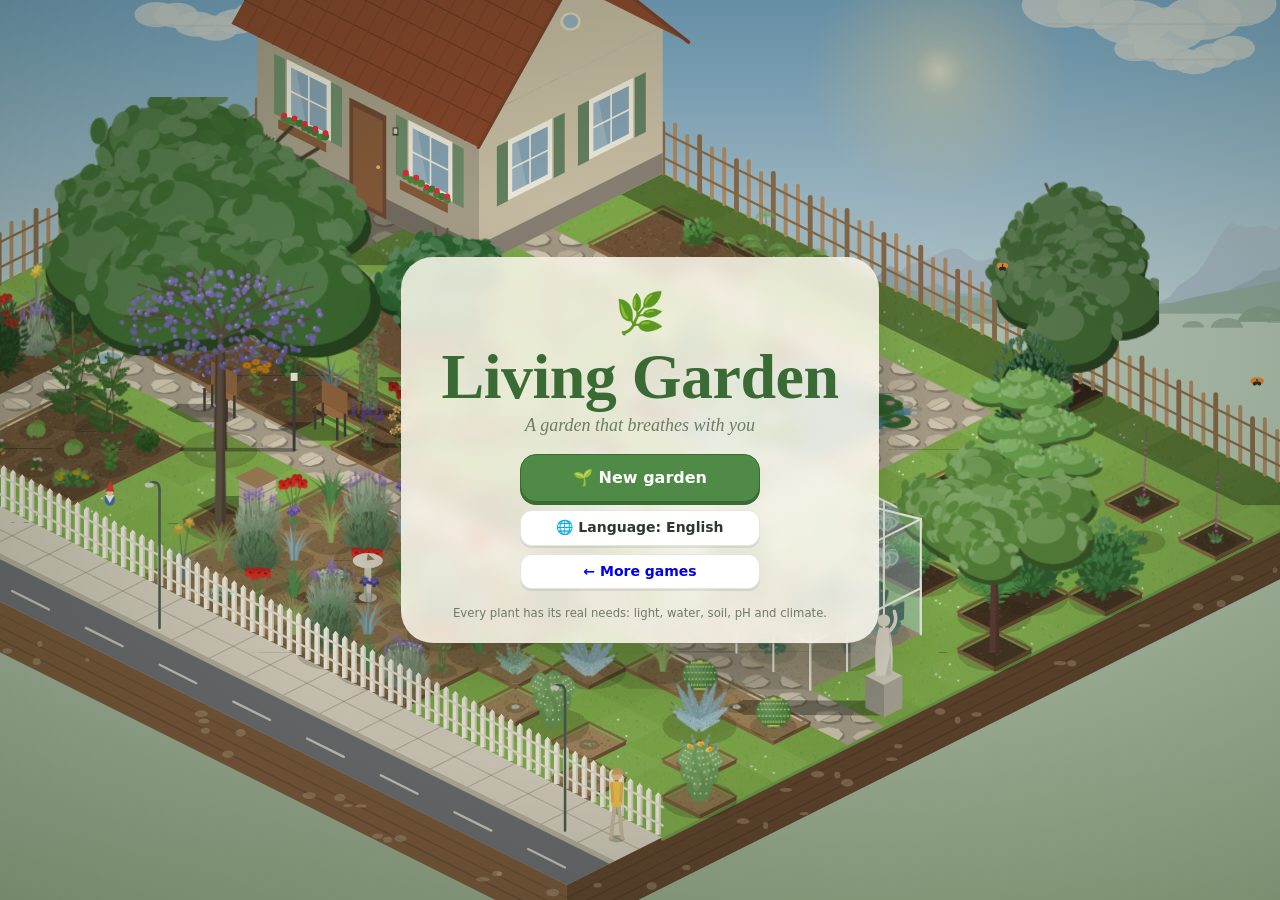
==== jardin-vivo/index.html @ 7b45c879 "Jardín Vivo: juego de jardín con plantas de necesidades reales Nuevo juego para Mundo Arcade, destac" ====
<!DOCTYPE html>
<html lang="es">
<head>
<meta charset="utf-8">
<meta name="viewport" content="width=device-width, initial-scale=1, viewport-fit=cover">
<title>Jardín Vivo</title>
<meta name="description" content="Cuida un jardín donde cada planta sigue sus necesidades reales de luz, agua, suelo y clima. / Grow a garden where every plant follows its real needs.">
<link rel="icon" href="data:image/svg+xml,<svg xmlns='http://www.w3.org/2000/svg' viewBox='0 0 100 100'><text y='.9em' font-size='90'>🌿</text></svg>">
<style>
  :root {
    --paper: #fbf7ec; --panel: rgba(251, 247, 236, 0.93); --ink: #2b3a2c; --muted: #6d7b67; --leaf: #4f8a47; --leaf-d: #3a6b35;
    --terra: #c4663f; --gold: #d9a43a; --line: rgba(43, 58, 44, 0.13); --soft: rgba(79, 138, 71, 0.1);
    --serif: "Iowan Old Style", "Palatino Linotype", Palatino, "Book Antiqua", Georgia, serif;
    --sans: ui-rounded, "SF Pro Rounded", "Nunito", system-ui, -apple-system, "Segoe UI", Roboto, sans-serif;
    --shadow: 0 10px 30px rgba(32, 44, 26, 0.18), 0 2px 6px rgba(32, 44, 26, 0.08);
  }
  * { box-sizing: border-box; }
  html, body { margin: 0; height: 100%; overflow: hidden; background: #cfdfc8; color: var(--ink); font: 14px/1.4 var(--sans); -webkit-font-smoothing: antialiased; }
  canvas#world { position: fixed; inset: 0; width: 100%; height: 100%; display: block; touch-action: none; cursor: crosshair; }
  button { font: inherit; color: inherit; cursor: pointer; }
  [hidden] { display: none !important; }
  .panel, .pill { background: var(--panel); border: 1px solid rgba(255, 255, 255, 0.6); box-shadow: var(--shadow); backdrop-filter: blur(10px); -webkit-backdrop-filter: blur(10px); }
  #hud > * { position: fixed; z-index: 2; }
  #hud.hidden, body.cover #hud, body.cover #title, body.cover #modal { display: none; }

  /* Barra superior */
  #topbar { top: 12px; left: 12px; right: 12px; display: flex; gap: 10px; align-items: center; flex-wrap: wrap; pointer-events: none; }
  #topbar > * { pointer-events: auto; }
  .pill { display: flex; align-items: center; gap: 12px; padding: 7px 14px; border-radius: 999px; font-weight: 700; white-space: nowrap; }
  .brand { gap: 8px; padding-left: 10px; }
  .brand .logo { font-size: 20px; }
  .brand b { font: 700 19px/1 var(--serif); letter-spacing: 0.2px; color: var(--leaf-d); }
  .ic { margin-right: 5px; }
  .stars { display: inline-flex; gap: 2px; }
  .star { display: inline-block; position: relative; width: 16px; height: 16px; background: #d9d2bd; overflow: hidden;
    clip-path: polygon(50% 0, 61% 35%, 98% 35%, 68% 57%, 79% 91%, 50% 70%, 21% 91%, 32% 57%, 2% 35%, 39% 35%); }
  .star > i { position: absolute; left: 0; top: 0; bottom: 0; background: linear-gradient(#f5c84a, #e2a22a); }
  .clock { gap: 10px; }
  #time { font-variant-numeric: tabular-nums; color: var(--muted); }
  .speed { display: inline-flex; background: var(--soft); border-radius: 999px; padding: 2px; }
  .speed button { border: 0; background: none; padding: 3px 8px; border-radius: 999px; font-size: 11px; letter-spacing: -1px; color: var(--muted); }
  .speed button.on { background: var(--leaf); color: #fff; }
  .menubtns { margin-left: auto; gap: 2px; padding: 4px 6px; }
  .iconbtn { border: 0; background: none; display: flex; flex-direction: column; align-items: center; padding: 3px 8px; border-radius: 12px; }
  .iconbtn span { font-size: 18px; line-height: 1.1; }
  .iconbtn small { font-size: 10px; color: var(--muted); font-weight: 700; }
  .iconbtn:hover { background: var(--soft); }

  /* Objetivo actual */
  #goalcard { top: var(--top, 66px); left: 12px; width: 270px; padding: 10px 14px 12px; border-radius: 16px; cursor: pointer; display: grid; gap: 2px; }
  #goalcard small { font-weight: 800; color: var(--terra); text-transform: uppercase; font-size: 10px; letter-spacing: 0.8px; }
  #goalcard b { font: 700 16px/1.2 var(--serif); }
  #goalcard span { color: var(--muted); font-size: 12.5px; }
  #goalcard em { font-style: normal; font-weight: 800; color: var(--gold); font-size: 12px; }

  /* Herramientas */
  #toolbar { left: 50%; bottom: 12px; transform: translateX(-50%); display: flex; gap: 2px; padding: 5px; border-radius: 20px; }
  #toolbar button { width: 62px; border: 0; background: none; border-radius: 14px; padding: 6px 2px 5px; display: flex; flex-direction: column; align-items: center; gap: 1px; transition: background 0.15s, transform 0.1s; }
  #toolbar button span { font-size: 21px; line-height: 1.1; }
  #toolbar button small { font-size: 10.5px; font-weight: 700; color: var(--muted); }
  #toolbar button:hover { background: var(--soft); }
  #toolbar button.on { background: var(--leaf); box-shadow: inset 0 -3px 0 var(--leaf-d); }
  #toolbar button.on small { color: #fff; }
  #toolbar button:active { transform: scale(0.95); }

  /* Bandeja de opciones */
  #tray { bottom: 86px; left: 50%; transform: translateX(-50%); max-width: min(860px, calc(100vw - 340px)); padding: 9px 14px; border-radius: 18px; }
  .trayhead { display: flex; gap: 10px; align-items: baseline; margin-bottom: 4px; }
  .trayhead b { font: 700 15px var(--serif); white-space: nowrap; }
  .trayhead span { color: var(--muted); font-size: 12.5px; }
  .trayrow { display: flex; gap: 8px; align-items: center; }
  .trayrow.wrap { overflow-x: auto; padding-bottom: 4px; scrollbar-width: thin; }
  .hint { margin: 6px 0 0; color: var(--muted); font-size: 12.5px; }
  .item { flex: none; border: 1px solid var(--line); background: #fff9; border-radius: 12px; padding: 5px 7px; display: grid; grid-template-columns: auto auto; column-gap: 6px; align-items: center; text-align: left; min-width: 96px; }
  .item span { grid-row: span 2; font-size: 20px; }
  .item b { font-size: 12px; line-height: 1.1; }
  .item small { color: var(--muted); font-size: 11px; font-weight: 700; }
  .item.on { border-color: var(--leaf); background: #eaf3e4; box-shadow: 0 0 0 2px rgba(79, 138, 71, 0.3); }
  .item.locked { opacity: 0.5; }
  .seedsel { display: flex; gap: 8px; align-items: center; padding-right: 6px; }
  .seedsel img { width: 54px; height: 54px; }
  .seedsel b { display: block; font: 700 15px var(--serif); }
  .seedsel small { color: var(--muted); }
  .mini { border: 1px solid var(--line); background: #fff9; border-radius: 10px; padding: 2px; }
  .mini img { width: 34px; height: 34px; display: block; }
  .parcel { flex: none; border: 1px solid var(--line); background: #fff9; border-radius: 12px; padding: 7px 10px; width: 200px; display: grid; gap: 4px; }
  .parcel small { color: var(--muted); font-size: 11.5px; }
  .parcel.owned { opacity: 0.6; }
  .parcel em { font-style: normal; color: var(--leaf-d); font-weight: 800; }

  .btn { border: 1px solid var(--line); background: #fff; border-radius: 12px; padding: 7px 12px; font-weight: 700; text-decoration: none; display: inline-flex; align-items: center; gap: 6px; justify-content: center; transition: transform 0.1s, box-shadow 0.15s; box-shadow: 0 2px 0 rgba(43, 58, 44, 0.1); }
  .btn:hover { transform: translateY(-1px); box-shadow: 0 4px 10px rgba(43, 58, 44, 0.12); }
  .btn:active { transform: translateY(1px); }
  .btn.good { background: var(--leaf); color: #fff; border-color: var(--leaf-d); box-shadow: 0 3px 0 var(--leaf-d); }
  .btn.danger { color: #a3412a; }
  .btn.small { padding: 4px 10px; font-size: 12.5px; }
  .btn.big { padding: 12px 22px; font-size: 16px; border-radius: 16px; }

  /* Capas de información */
  #lensbar { left: 12px; bottom: 14px; padding: 8px; border-radius: 16px; display: flex; flex-direction: column; gap: 3px; width: 128px; }
  #lensbar > small { font-weight: 800; color: var(--muted); text-transform: uppercase; font-size: 10px; letter-spacing: 0.8px; padding-left: 4px; }
  #lensbar button { border: 0; background: none; border-radius: 10px; padding: 4px 8px; text-align: left; font-weight: 700; font-size: 12.5px; display: flex; gap: 6px; }
  #lensbar button em { font-style: normal; }
  #lensbar button:hover { background: var(--soft); }
  #lensbar button.on { background: #f4e7c4; box-shadow: inset 0 0 0 1.5px var(--gold); }
  .legend { display: grid; gap: 3px; padding: 6px 4px 2px; border-top: 1px solid var(--line); margin-top: 3px; }
  .legend span { display: flex; align-items: center; gap: 6px; font-size: 11.5px; color: var(--muted); }
  .legend i { width: 14px; height: 10px; border-radius: 3px; display: inline-block; box-shadow: inset 0 0 0 1px rgba(0, 0, 0, 0.1); }

  /* Inspector */
  #inspector { right: 12px; top: var(--top, 66px); width: 350px; max-height: calc(100vh - var(--top, 66px) - 16px); overflow: auto; padding: 14px 16px; border-radius: 20px; }
  #inspector h3 { font: 700 20px/1.15 var(--serif); margin: 0; }
  #inspector h4 { font: 700 14px var(--serif); margin: 12px 0 6px; }
  #inspector i { color: var(--muted); }
  .close { position: absolute; top: 8px; right: 10px; border: 0; background: var(--soft); width: 28px; height: 28px; border-radius: 50%; font-size: 13px; color: var(--muted); }
  .phead { display: flex; gap: 10px; align-items: center; margin-bottom: 8px; padding-right: 26px; }
  .phead img { width: 76px; height: 76px; background: radial-gradient(circle at 50% 70%, #eef3e4, transparent 70%); border-radius: 14px; }
  .chips { display: flex; gap: 4px; margin-top: 4px; flex-wrap: wrap; }
  .chip { background: var(--soft); color: var(--leaf-d); border-radius: 999px; padding: 1px 8px; font-size: 11.5px; font-weight: 800; }
  .bar { display: grid; grid-template-columns: 82px 1fr 40px; gap: 8px; align-items: center; font-size: 12px; font-weight: 700; color: var(--muted); margin: 3px 0; }
  .bar div { height: 8px; background: rgba(43, 58, 44, 0.1); border-radius: 99px; overflow: hidden; }
  .bar div i { display: block; height: 100%; border-radius: 99px; }
  .bar b { text-align: right; color: var(--ink); }
  .needs { display: grid; gap: 5px; margin: 10px 0; }
  .need { display: grid; grid-template-columns: 22px 1fr 20px; gap: 6px; align-items: start; padding: 6px 8px; border-radius: 12px; background: #fff8; border: 1px solid var(--line); }
  .need .ni { font-size: 15px; }
  .need b { font-size: 12.5px; }
  .need span { font-size: 12.5px; }
  .need small { display: block; color: var(--muted); font-size: 11.5px; }
  .need em { display: block; font-style: normal; font-size: 12px; color: #a3412a; font-weight: 700; margin-top: 2px; }
  .need .st { font-weight: 900; text-align: center; border-radius: 50%; width: 20px; height: 20px; line-height: 20px; font-size: 11px; color: #fff; }
  .need.s2 .st { background: #6aa85a; } .need.s1 .st { background: #e0ac3a; } .need.s0 .st { background: #d8573a; }
  .need.s0 { background: #fff1ea; border-color: rgba(216, 87, 58, 0.3); }
  .need.s1 em { color: #9a6a10; }
  .acts { display: flex; flex-wrap: wrap; gap: 6px; margin: 8px 0; }
  .desc { font: 14px/1.45 var(--serif); margin: 10px 0 4px; }
  .muted { color: var(--muted); }
  .small { font-size: 12px; }
  .soilgrid { display: grid; grid-template-columns: 1fr 1fr 1fr; gap: 6px; margin: 10px 0; }
  .soilgrid div { background: #fff8; border: 1px solid var(--line); border-radius: 12px; padding: 6px; text-align: center; display: grid; }
  .soilgrid span { font-size: 16px; }
  .soilgrid b { font-size: 12.5px; }
  .soilgrid small { color: var(--muted); font-size: 10.5px; }
  .bestgrid { display: grid; grid-template-columns: repeat(4, 1fr); gap: 5px; }
  .bestgrid button { border: 1px solid var(--line); background: #fff9; border-radius: 12px; padding: 4px 2px; display: grid; justify-items: center; position: relative; }
  .bestgrid img { width: 44px; height: 44px; }
  .bestgrid small { font-size: 10px; font-weight: 700; line-height: 1.1; text-align: center; }
  .bestgrid i, .fit { position: absolute; top: 2px; right: 2px; font-style: normal; font-size: 10px; font-weight: 900; border-radius: 99px; padding: 0 5px; color: #fff !important; }
  .ok { background: #5aa04a; } .mid { background: #d8a030; } .bad { background: #d8573a; }
  span.ok, span.mid, span.bad { color: #fff; border-radius: 99px; padding: 0 6px; font-weight: 900; }

  /* Avisos y tooltip */
  #toasts { top: var(--top, 66px); left: 50%; transform: translateX(-50%); display: flex; flex-direction: column; align-items: center; gap: 6px; pointer-events: none; width: min(560px, 90vw); }
  .toast { background: var(--panel); box-shadow: var(--shadow); border-radius: 14px; padding: 8px 16px; font-weight: 700; text-align: center; animation: pop 0.35s ease-out; transition: opacity 0.4s, transform 0.4s; border-left: 4px solid var(--leaf); }
  .toast.t-bad { border-left-color: #d8573a; } .toast.t-goal { border-left-color: var(--gold); background: #fff6dc; } .toast.t-good { border-left-color: #6aa85a; }
  .toast.out { opacity: 0; transform: translateY(-8px); }
  @keyframes pop { from { transform: translateY(-10px) scale(0.96); opacity: 0; } }
  #tip { position: fixed; z-index: 5; pointer-events: none; background: rgba(251, 247, 236, 0.96); box-shadow: var(--shadow); border-radius: 12px; padding: 6px 10px; max-width: 250px; font-size: 12.5px; }
  #tip small { display: block; color: var(--muted); }

  /* Ventanas */
  #modal { position: fixed; inset: 0; z-index: 10; background: rgba(28, 40, 24, 0.35); backdrop-filter: blur(3px); -webkit-backdrop-filter: blur(3px); display: grid; place-items: center; padding: 16px; }
  .sheet { background: var(--paper); border-radius: 24px; box-shadow: 0 30px 80px rgba(20, 30, 15, 0.35); width: min(720px, 100%); max-height: min(88vh, 900px); overflow: auto; padding: 20px 24px 24px; position: relative; animation: pop 0.25s ease-out; }
  .sheet.wide { width: min(1080px, 100%); }
  .sheet header { display: flex; justify-content: space-between; align-items: flex-start; gap: 12px; margin-bottom: 12px; }
  .sheet header .close { position: static; flex: none; }
  .sheet h2 { font: 700 26px/1.1 var(--serif); margin: 0; color: var(--leaf-d); }
  .sheet header p { margin: 4px 0 0; color: var(--muted); }
  .sheet h4 { font: 700 16px var(--serif); margin: 4px 0 8px; }
  .filters { display: flex; gap: 6px; flex-wrap: wrap; margin-bottom: 8px; }
  .filters button { border: 1px solid var(--line); background: #fff; border-radius: 999px; padding: 4px 12px; font-weight: 700; font-size: 12.5px; }
  .filters.small button { font-size: 12px; padding: 3px 10px; }
  .filters button.on { background: var(--leaf); color: #fff; border-color: var(--leaf-d); }
  .cards { display: grid; grid-template-columns: repeat(auto-fill, minmax(140px, 1fr)); gap: 10px; }
  .card { position: relative; border: 1px solid var(--line); background: linear-gradient(#fffdf6, #f5efdd); border-radius: 16px; padding: 8px 8px 10px; display: grid; justify-items: center; text-align: center; transition: transform 0.12s, box-shadow 0.15s; }
  .card:hover { transform: translateY(-2px); box-shadow: 0 8px 18px rgba(43, 58, 44, 0.14); }
  .card.on { border-color: var(--leaf); box-shadow: 0 0 0 2px rgba(79, 138, 71, 0.4); }
  .card img { width: 84px; height: 84px; }
  .card b { font: 700 14px/1.15 var(--serif); margin-top: 2px; }
  .card i { font-size: 11px; color: var(--muted); }
  .card .price { position: absolute; top: 6px; left: 6px; background: #fff; border-radius: 99px; padding: 0 7px; font-weight: 800; font-size: 11.5px; color: var(--leaf-d); box-shadow: 0 1px 3px rgba(0, 0, 0, 0.1); }
  .card .lock { position: absolute; top: 6px; left: 6px; font-size: 11px; font-weight: 800; color: var(--muted); }
  .card .reqs { font-size: 12px; margin-top: 3px; letter-spacing: 1px; }
  .card.locked img { filter: grayscale(1) opacity(0.45); }
  .card.locked b { color: var(--muted); }
  .cards.herb .card.h0 img { filter: brightness(0) opacity(0.18); }
  .cards.herb .card.h1 img { filter: saturate(0.4) opacity(0.75); }
  .pressed { position: absolute; top: 6px; right: 6px; background: var(--leaf); color: #fff; border-radius: 50%; width: 20px; height: 20px; font-size: 12px; font-weight: 900; display: grid; place-items: center; }
  .legendline { margin-top: 12px; }
  .progress { height: 8px; background: rgba(43, 58, 44, 0.1); border-radius: 99px; overflow: hidden; margin: 0 0 12px; }
  .progress.small { height: 6px; margin: 4px 0 0; }
  .progress i { display: block; height: 100%; background: linear-gradient(90deg, #7fbf6a, var(--leaf)); border-radius: 99px; }
  .hdetail { display: grid; grid-template-columns: 240px 1fr; gap: 20px; }
  .hpic { position: relative; background: radial-gradient(circle at 50% 70%, #eef3e4, #f6f1e2 70%); border-radius: 20px; display: grid; place-items: center; align-self: start; padding: 10px; }
  .hpic img { width: 220px; height: 220px; }
  .badge { position: absolute; bottom: 10px; left: 50%; transform: translateX(-50%); white-space: nowrap; font-size: 11.5px; font-weight: 800; padding: 2px 10px; border-radius: 99px; background: #fff; color: var(--muted); }
  .badge.h2 { background: var(--leaf); color: #fff; }
  .hrow { display: grid; grid-template-columns: 24px 120px 1fr; gap: 6px; padding: 5px 0; border-bottom: 1px dashed var(--line); font-size: 13.5px; }
  .cols { display: grid; grid-template-columns: 1fr 1fr; gap: 22px; }
  .goal { display: grid; grid-template-columns: 26px 1fr auto; gap: 8px; align-items: center; padding: 8px 10px; border-radius: 14px; border: 1px solid var(--line); background: #fff8; margin-bottom: 6px; }
  .goal.done { opacity: 0.55; } .goal.done span { color: var(--leaf); font-weight: 900; }
  .goal.now { border-color: var(--gold); background: #fff6dc; }
  .goal.next { opacity: 0.6; }
  .goal small { display: block; color: var(--muted); font-size: 12px; }
  .goal em { font-style: normal; font-weight: 800; color: var(--gold); }
  .goal.order { grid-template-columns: 40px 1fr auto; }
  .goal.order img { width: 40px; height: 40px; }
  .openrow, .pricerow { display: flex; align-items: center; gap: 10px; margin-bottom: 10px; }
  .pricerow b { font-size: 20px; min-width: 60px; text-align: center; font-family: var(--serif); }
  .statgrid { display: grid; grid-template-columns: 1fr 1fr; gap: 8px; margin: 10px 0 14px; }
  .statgrid div { background: #fff8; border: 1px solid var(--line); border-radius: 14px; padding: 8px 10px; display: grid; }
  .statgrid b { font: 700 20px var(--serif); }
  .statgrid small { color: var(--muted); }
  .bigstars .star { width: 26px; height: 26px; }
  .comments { list-style: none; padding: 0; margin: 0; display: grid; gap: 6px; }
  .comments li { background: #fff8; border: 1px solid var(--line); border-radius: 14px 14px 14px 4px; padding: 6px 10px; font: 14px/1.35 var(--serif); }
  .comments li.bad { background: #fff1ea; }
  .comments small { display: block; font: 700 10.5px var(--sans); color: var(--muted); }
  .menulist { display: grid; gap: 8px; max-width: 320px; margin: 0 auto; }
  .helpgrid { display: grid; grid-template-columns: repeat(auto-fill, minmax(290px, 1fr)); gap: 12px; }
  .helpgrid div { background: #fff8; border: 1px solid var(--line); border-radius: 16px; padding: 10px 14px; }
  .helpgrid span { font-size: 22px; }
  .helpgrid b { font: 700 16px var(--serif); margin-left: 6px; }
  .helpgrid p { margin: 6px 0 0; font-size: 13.5px; }
  .letterbox { width: min(560px, 100%); background: #fdf8ea url("data:image/svg+xml,%3Csvg xmlns='http://www.w3.org/2000/svg' width='300' height='300'%3E%3Cfilter id='n'%3E%3CfeTurbulence baseFrequency='.8' numOctaves='3'/%3E%3CfeColorMatrix values='0 0 0 0 .5 0 0 0 0 .4 0 0 0 0 .2 0 0 0 .05 0'/%3E%3C/filter%3E%3Crect width='300' height='300' filter='url(%23n)'/%3E%3C/svg%3E"); }
  .letter { font: 17px/1.55 var(--serif); padding: 10px 14px; color: #3a3226; }
  .letter .date { text-align: right; color: var(--muted); font-style: italic; }
  .letter .sign { text-align: right; font-style: italic; margin-top: 18px; }
  .letter .btn { display: flex; margin: 18px auto 0; }

  /* Pantalla de título */
  #title { position: fixed; inset: 0; z-index: 8; display: grid; place-items: center; background: radial-gradient(ellipse at center, rgba(255, 252, 240, 0.0) 30%, rgba(30, 45, 25, 0.35) 100%); }
  .titlebox { text-align: center; background: rgba(251, 247, 236, 0.86); backdrop-filter: blur(8px); -webkit-backdrop-filter: blur(8px); padding: 28px 40px 22px; border-radius: 32px; box-shadow: 0 30px 80px rgba(20, 30, 15, 0.3); max-width: min(520px, 92vw); animation: pop 0.6s ease-out; }
  .titlebox .leafs { font-size: 40px; }
  .titlebox h1 { font: 700 clamp(40px, 7vw, 64px)/1 var(--serif); margin: 4px 0 6px; color: var(--leaf-d); letter-spacing: -0.5px; }
  .titlebox p { font: italic 18px var(--serif); color: var(--muted); margin: 0 0 18px; }
  .titlebtns { display: grid; gap: 8px; justify-items: center; }
  .titlebtns .btn { min-width: 240px; }
  .titlebox small { display: block; margin-top: 16px; color: var(--muted); }

  @media (max-width: 860px) {
    #topbar { gap: 6px; left: 8px; right: 8px; top: 8px; }
    .pill { gap: 8px; padding: 5px 10px; font-size: 12.5px; }
    .brand, .iconbtn small, #toolbar button small { display: none; }
    .stats { order: 1; } .menubtns { order: 2; margin-left: auto; } .clock { order: 3; flex: 1; justify-content: space-between; }
    .iconbtn { padding: 3px 6px; }
    #goalcard { top: var(--top, 104px); left: 8px; right: 8px; width: auto; padding: 7px 12px; grid-template-columns: auto 1fr auto; align-items: center; column-gap: 8px; }
    #goalcard span { display: none; }
    #goalcard b { font-size: 14px; }
    #toolbar { bottom: 8px; left: 8px; right: 8px; transform: none; justify-content: space-between; border-radius: 18px; }
    #toolbar button { width: auto; flex: 1; padding: 6px 0; }
    #lensbar { bottom: 74px; left: 8px; width: auto; flex-direction: row; padding: 3px; border-radius: 14px; }
    #lensbar > small, #lensbar button em { display: none; }
    #lensbar button { padding: 4px 6px; font-size: 16px; }
    .legend { position: absolute; bottom: 44px; left: 0; background: var(--panel); border-radius: 12px; padding: 6px 8px; box-shadow: var(--shadow); }
    #tray { bottom: 120px; left: 8px; right: 8px; transform: none; max-width: none; padding: 8px 10px; max-height: 30vh; overflow: auto; }
    .trayhead span { display: none; }
    #inspector { left: 8px; right: 8px; width: auto; top: auto; bottom: 74px; max-height: 56vh; }
    #toasts { top: var(--top2, 150px); }
    .iconbtn.help { display: none; }
    .star { width: 12px; height: 12px; }
    #tray.idle { display: none; }
    .cols, .hdetail { grid-template-columns: 1fr; }
    .hpic img { width: 160px; height: 160px; }
    .sheet { padding: 16px; }
    .cards { grid-template-columns: repeat(auto-fill, minmax(110px, 1fr)); }
    .card img { width: 64px; height: 64px; }
  }
</style>
</head>
<body>
<canvas id="world"></canvas>
<div id="hud" class="hidden">
  <div id="topbar">
    <div class="pill brand"><span class="logo">🌿</span><b id="brand"></b></div>
    <div class="pill stats"><span id="money"></span><span id="stars" class="stars"></span><span id="beauty"></span></div>
    <div class="pill clock"><span id="date"></span><span id="time"></span><span id="weather"></span><span id="speed" class="speed"></span></div>
    <div id="menubtns" class="pill menubtns"></div>
  </div>
  <div id="goalcard" class="panel" hidden></div>
  <div id="toolbar" class="panel"></div>
  <div id="tray" class="panel"></div>
  <div id="lensbar" class="panel"></div>
  <div id="inspector" class="panel" hidden></div>
  <div id="toasts"></div>
  <div id="tip" hidden></div>
</div>
<div id="modal" hidden></div>
<div id="title" hidden></div>
<script>
'use strict';
// ===== Idiomas: español e inglés =====
// La clave se comparte con el sitio, así que el idioma elegido en el portal se usa aquí también.
const LANG_KEY = 'arcade.lang';
let LANG = (() => {
  try {
    const s = localStorage.getItem(LANG_KEY);
    if (s === 'es' || s === 'en') return s;
  } catch (e) { /* sin almacenamiento */ }
  return (navigator.language || 'es').toLowerCase().startsWith('es') ? 'es' : 'en';
})();

function setLang(l) {
  LANG = l;
  try { localStorage.setItem(LANG_KEY, l); } catch (e) { /* sin almacenamiento */ }
  document.documentElement.lang = l;
  THUMBS.clear();
}

// Nombre con artículo para los comentarios ("la lavanda", "el tomate", "the lavender")
const FEM_EXTRA = new Set(['strelitzia', 'monstera', 'impatiens']), MASC_EXTRA = new Set(['aloe', 'yellowiris', 'barrel']);
function noun(sp, cap) {
  const n = spName(sp);
  let s;
  if (LANG === 'es') {
    const low = n.charAt(0).toLowerCase() + n.slice(1);
    const fem = FEM_EXTRA.has(sp.id) || (!MASC_EXTRA.has(sp.id) && /a$/.test(n));
    s = (fem ? 'la ' : 'el ') + low;
  } else s = 'the ' + n.charAt(0).toLowerCase() + n.slice(1);
  return cap ? s.charAt(0).toUpperCase() + s.slice(1) : s;
}
const fixES = s => s.replace(/\ba el /g, 'al ').replace(/\bde el /g, 'del ');

// Partes de las estaciones para describir épocas del año
function seasonRangeText(w, parts, seas, all, join) {
  if (w[0] === 0 && w[1] >= 51) return all;
  const sp = d => [seasonOf(d), Math.min(2, Math.floor((d % DAYS_SEASON) / DAYS_SEASON * 3))];
  const [s0, p0] = sp(w[0]), [s1, p1] = sp(w[1]);
  const a = parts[p0] + ' ' + seas[s0], b = parts[p1] + ' ' + seas[s1];
  return a === b ? a : a + join + b;
}

const STR = {
  es: {
    title: 'Jardín Vivo', subtitle: 'Un jardín que respira contigo',
    titleFoot: 'Cada planta tiene sus necesidades reales: luz, agua, suelo, pH y clima.',
    continue: 'Continuar mi jardín', newGame: 'Jardín nuevo', langBtn: 'Idioma: Español', moreGames: 'Más juegos',
    confirmNew: '¿Empezar un jardín nuevo? Se perderá el jardín guardado.',
    gateOpen: 'ABIERTO', gateClosed: 'CERRADO', forSale: 'SE VENDE',
    menuBtn: { herb: 'Herbario', goals: 'Objetivos', visits: 'Visitas', help: 'Ayuda', menu: 'Menú' },
    repTip: r => `Reputación: ${r} de 5 estrellas`, beautyTip: 'Belleza del jardín: flores, salud, variedad y adornos',
    seasons: ['Primavera', 'Verano', 'Otoño', 'Invierno'], dayN: n => `día ${n}`, yearN: n => `año ${n}`,
    kindName: { sun: 'soleado', partly: 'nubes y sol', cloud: 'nublado', rain: 'lluvia', storm: 'temporal', heat: 'ola de calor' },
    weatherTip(w, n) { const d = x => Math.round(x) + '°'; return `Hoy: ${this.kindName[w.kind]}, ${d(w.tmin)} a ${d(w.tmax)}` + (n ? ` · Mañana: ${this.kindName[n.kind]}, ${d(n.tmin)} a ${d(n.tmax)}` : ''); },
    speedTip: { 0: 'Pausa (Espacio)', 1: 'Velocidad normal', 2: 'Rápido', 4: 'Muy rápido' },
    tools: {
      inspect: ['Mirar', 'Toca una planta o un lugar para ver qué necesita'], water: ['Regar', 'Toca o arrastra para regar'],
      plant: ['Plantar', 'Elige una especie y toca un cantero'], harvest: ['Cosechar', 'Recoge frutos, hojas o flores listas'],
      care: ['Cuidar', 'Mejora el suelo y protege tus plantas'], build: ['Construir', 'Canteros, caminos, estanques y más'],
      move: ['Trasplantar', 'Mueve una planta a otro lugar (en reposo sufre menos)'], remove: ['Quitar', 'Arranca plantas, malezas o construcciones'],
      land: ['Terreno', 'Compra parcelas vecinas, cada una con su propio suelo']
    },
    catalog: 'Catálogo', plantHint: 'Verde = la planta será feliz ahí · amarillo = regular · rojo = sufrirá. Arrastra para plantar varias.',
    free: 'gratis',
    care: {
      compost: ['Compost', 'Materia orgánica: mejora cualquier suelo (afloja la arcilla, ayuda a la arena a retener agua) y agrega nutrientes.'],
      sand: ['Arena gruesa', 'Mejora el drenaje: ideal para suculentas, lavanda y bulbos en suelo arcilloso.'],
      peat: ['Turba', 'Acidifica el suelo y retiene humedad: para azaleas, arándanos, camelias y carnívoras.'],
      sulfur: ['Azufre', 'Baja el pH con fuerza. Su efecto se pierde de a poco: repítelo cada temporada.'],
      lime: ['Cal', 'Sube el pH: para lavanda, claveles y plantas de suelo calcáreo.'],
      fert: ['Fertilizante', 'Nutrientes rápidos para plantas exigentes como tomates, rosas y dalias.'],
      mulch: ['Mantillo', 'Corteza molida: conserva la humedad, abriga del frío y evita malezas por media temporada.'],
      weed: ['Desmalezar', 'Arranca las malezas que compiten por agua y nutrientes.'],
      spray: ['Jabón potásico', 'Elimina pulgones, babosas y hongos de una planta.'],
      cloth: ['Manta antiheladas', 'Cubre una planta: la protege unos 3 °C de las heladas, pero le quita luz. Quítala cuando pase el frío.']
    },
    build: {
      bed: ['Cantero', 'Prepara la tierra para plantar.'], path: ['Camino', 'Losetas por donde pasean los visitantes.'],
      grass: ['Césped', 'Vuelve a sembrar pasto.'], pond: ['Estanque', 'Agua para plantas acuáticas. Humedece la tierra de alrededor: ideal para plantas de pantano.'],
      shade: ['Malla sombra', 'Malla raschel del 65 % a 2 m de altura: deja pasar un tercio del sol. Ideal sobre el invernadero para orquídeas y helechos.'], bench: ['Banco', 'Los visitantes descansan y disfrutan más.'],
      lantern: ['Farol', 'Ilumina el jardín de noche.'], gnome: ['Gnomo', 'Un guardián simpático.'],
      birdbath: ['Bebedero de aves', 'Atrae pájaros y alegra a los visitantes.'], sprinkler: ['Aspersor', 'Riega solo un círculo de 2 m cada mañana (si no llovió).'],
      beehive: ['Colmena', 'Las abejas polinizan: más frutos a 6 m a la redonda.'], arch: ['Arco', 'Las trepadoras a su lado lucen aún más.'],
      pergola: ['Pérgola', 'Sombra parcial; con una trepadora al lado, un rincón precioso.'], sundial: ['Reloj de sol', 'Un adorno clásico.'],
      fountain: ['Fuente', 'El sonido del agua encanta a los visitantes.'], greenhouse: ['Invernadero', 'Con calefacción: nunca baja de 14 °C, aire húmedo y sin lluvia. El hogar de las plantas tropicales.'],
      statue: ['Estatua', 'Una obra de arte para tu jardín.']
    },
    canOn: 'Regadera: riega una casilla por toque. Arrastra para regar varias.', hoseOn: 'Manguera: riega un círculo de 3 casillas de ancho.',
    buyHose: 'Comprar manguera',
    parcels: ['Tu jardín', 'Lomita soleada', 'Rincón de la vertiente', 'Pedregal', 'Bosquecito'],
    parcelDesc: ['La casa de la abuela.', 'Suelo arenoso y pobre, a pleno sol: perfecto para hierbas mediterráneas y bulbos.',
      'Tierra arcillosa siempre húmeda, con un estanque natural: ideal para plantas de pantano.',
      'Grava y suelo calcáreo muy seco: el paraíso de cactus y suculentas.', 'Suelo ácido de hojarasca bajo un viejo arce: helechos, eléboros y plantas de sombra.'],
    yours: 'Tuya', buy: 'Comprar', moveNow: n => `Ahora toca el cantero donde quieres llevar: ${n}. (Esc para cancelar)`,
    lensTitle: 'Ver', lens: { light: ['Luz', 'Horas de sol directo hoy en cada casilla'], water: ['Humedad', 'Humedad del suelo'], soil: ['Suelo', 'Tipo de suelo'], ph: ['pH', 'Acidez del suelo'], feed: ['Nutrientes', 'Fertilidad del suelo'] },
    legend: { light: ['Sombra', 'Media sombra', 'Sol parcial', 'Sol pleno'], water: ['Seco', 'Húmedo', 'Empapado'], soil: ['Arenoso', 'Franco', 'Arcilloso', 'Turboso'], ph: ['Ácido', 'Algo ácido', 'Neutro', 'Alcalino'], feed: ['Pobre', 'Medio', 'Rico'] },
    goalNow: 'Objetivo',
    sunFull: 'Sol pleno', sunPart: 'Sol parcial', sunShade: 'Sombra', amSun: 'mejor sol de mañana',
    waterK: { xeric: 'Muy poco: deja secar el suelo', low: 'Poco', med: 'Moderado y parejo', high: 'Abundante, siempre húmedo', bog: 'Suelo empapado, de pantano', aquatic: 'Dentro del estanque' },
    drainAq: 'Fondo del estanque', drainFast: 'Arenoso o pedregoso, que drene rápido', drainWet: 'Húmedo, que retenga agua', drainMid: 'Franco y bien drenado',
    soilK: { water: 'Agua', sandy: 'Arenoso', clay: 'Arcilloso', peat: 'Turboso ácido', rich: 'Franco con humus', loam: 'Franco' },
    seasonRange: w => seasonRangeText(w, ['inicios de', 'mediados de', 'fines de'], ['primavera', 'verano', 'otoño', 'invierno'], 'todo el año', ' a '),
    noBloom: 'se cultiva por su follaje',
    need: { light: 'Luz', water: 'Agua', soil: 'Suelo', ph: 'pH', feed: 'Nutrientes', temp: 'Temperatura', hum: 'Humedad del aire', special: 'Atención', chill: 'Frío invernal' },
    hoursSun: (t, a, p) => `${t} h de sol (${a} mañana · ${p} tarde)`, inPond: 'En el estanque', notPond: 'Fuera del agua',
    moistV: p => `Humedad ${p}`, drainV: p => `drenaje ${p}`, feedK: ['Pobre (poco abono)', 'Medio', 'Rico (mucho abono)'],
    hardy: d => `resiste hasta ${d}`, heatMax: d => `sufre sobre ${d}`, juglone: 'Juglona del nogal', pestK: { aphid: 'Pulgones', slug: 'Babosas', mildew: 'Oídio (hongo)' },
    weedsV: 'Malezas',
    hint: {
      lightLow: 'Le falta sol: trasplántala a un lugar más soleado.', lightHigh: 'Demasiado sol: llévala a media sombra o ponle malla sombra.',
      dry: 'Suelo seco: riégala. El mantillo ayuda a conservar la humedad.', wet: 'Suelo encharcado: riega menos o agrega arena para drenar.',
      heavy: 'Suelo muy pesado para ella: agrega arena o compost.', loose: 'Suelo muy suelto: agrega compost o turba para retener agua.',
      alkaline: 'Suelo muy alcalino: agrega azufre o turba.', acid: 'Suelo muy ácido: agrega cal.',
      hungry: 'Le faltan nutrientes: agrega compost o fertilizante.', rich: 'Suelo demasiado rico: dará hojas en vez de flores.',
      carniv: '¡El abono la está quemando! Necesita suelo pobre y turba.', heat: 'Sufre con el calor: dale sombra de tarde.',
      hum: 'Le falta humedad en el aire: llévala al invernadero o junto al estanque.', tender: 'No resiste las heladas: en invierno protégela o tenla en el invernadero.',
      frostSoon: t => `¡Mañana se pronostica ${t}! Cúbrela con manta antiheladas.`, juglone: 'Las raíces del nogal la dañan: aléjala a más de 4 m.',
      pests: 'Trátala con jabón potásico. Caléndulas, tagetes y lavandas cerca atraen insectos que ayudan.',
      weeds: 'Las malezas le roban agua y nutrientes: desmaleza o pon mantillo.', chill: h => `Necesita ${h} horas de frío invernal para florecer.`,
      aquatic: 'Es acuática: debe ir dentro del estanque.'
    },
    stage: { seed: 'Semilla', sprout: 'Brote', young: 'Joven', growing: 'Creciendo', adult: 'Adulta', bloom: 'En flor', fruit: 'Con frutos', dorm: 'En reposo', dead: 'Seca' },
    typeK: { annual: 'Anual', perennial: 'Perenne', bulb: 'Bulbo', shrub: 'Arbusto', tree: 'Árbol', vine: 'Trepadora', succulent: 'Suculenta', aquatic: 'Acuática' },
    close: 'Cerrar', health: 'Salud', growth: 'Crecimiento', ideal: 'ideal',
    harvestBtn: m => `Cosechar · ${m}`, clothOn: 'Poner manta', clothOff: 'Quitar manta', compostIt: 'Al compost', pullOut: 'Arrancar',
    blooms: 'Florece', harvK: { fruit: 'frutos', leaf: 'hojas', flower: 'flores de corte', root: 'raíces' },
    tileK: { grass: 'Césped', bed: 'Cantero', path: 'Camino', water: 'Estanque', house: 'La casa' },
    sunToday: 'de sol hoy', acidic: 'ácido', alkalineW: 'alcalino', neutral: 'neutro', organic: 'materia orgánica',
    mulchLeft: n => `Mantillo: dura ${n} días más.`, grassTip: 'Para plantar aquí, primero construye un cantero (herramienta Construir).',
    bestHere: 'Lo que crecería bien aquí',
    news: {
      frost: (n, t) => `❄️ Heló esta madrugada (${t}). ${n === 1 ? 'Una planta sufrió' : n + ' plantas sufrieron'} daño.`,
      cycle: n => `🍂 ${n} completó su ciclo de vida. Puedes arrancarla y usar el lugar.`, died: n => `🥀 Se secó: ${n}. Revisa qué necesitaba.`,
      pest: (n, k) => `🐛 ${k} en ${n}. Trátala con jabón potásico.`, herb: n => `📖 ¡${n} florece! Quedó registrada en tu herbario.`,
      star: n => `⭐ ¡Tu jardín alcanzó ${n} ${n === 1 ? 'estrella' : 'estrellas'}! Hay especies nuevas en el catálogo.`,
      order: (n, s) => `✉️ Nuevo encargo en el buzón: ${n} × ${s}.`, orderLost: '✉️ Un encargo venció sin completarse.'
    },
    forecastFrost: t => `❄️ Pronóstico: helada esta noche (${t}). Cubre las plantas sensibles con manta antiheladas.`,
    forecastHeat: t => `🔥 Mañana ola de calor (${t}). Riega bien temprano.`, forecastRain: '🌧️ Mañana llueve: no hará falta regar.',
    dailyReport: (v, m) => `🌇 El jardín cerró: ${v} ${v === 1 ? 'visita' : 'visitas'} y ${m} hoy.`,
    catalogTitle: 'Catálogo del vivero', catalogSub: 'Elige qué plantar. Las estrellas de tu jardín desbloquean más especies.',
    cats: { all: 'Todas', huerto: 'Huerto y hierbas', flores: 'Flores', bulbos: 'Bulbos', arbustos: 'Arbustos y trepadoras', arboles: 'Árboles', suculentas: 'Suculentas', agua: 'Agua y pantano', tropical: 'Tropicales' },
    sunF: { all: 'Toda luz', sun: '☀️ Sol pleno', part: '⛅ Media sombra', shade: '🌑 Sombra', here: '📍 Para el lugar elegido' },
    none: 'No hay especies con estos filtros.', catLegend: '☀️ sol · ⛅ media sombra · 🌑 sombra · 💧 riego · 🌵 casi sin agua · 🌊 pantano · 🪷 estanque · 🍋 suelo ácido · 🐚 suelo calcáreo · 🏡 no resiste heladas',
    seedChosen: n => `🌱 ${n}: toca un cantero para plantar.`,
    herbTitle: 'Herbario', herbSub: (a, b) => `${a} de ${b} especies registradas en flor`, herbState: ['Sin descubrir', 'Plantada', 'Registrada en flor'],
    typeL: 'Tipo', restsL: 'Reposo', growL: 'Madurez', weeks: n => `${n} semanas (${n} días del juego)`, harvL: 'Cosecha', back: 'Volver', plantThis: 'Plantar',
    goalsTitle: 'Objetivos y encargos', goalsSub: 'Metas para tu jardín y pedidos que llegan al buzón.', goalsH: 'Objetivos', ordersH: 'Encargos',
    orderTxt: (n, s, d) => `Pide ${n} × ${s} · quedan ${d} ${d === 1 ? 'día' : 'días'}`, noOrders: 'El buzón está vacío por ahora.',
    ordersTip: 'Cada cosecha de la especie pedida cuenta para el encargo.',
    visitsTitle: 'Visitas', visitsSub: 'La entrada al jardín es tu principal ingreso.', isOpen: 'El jardín está abierto (9:00 a 18:00)', isClosed: 'El jardín está cerrado',
    closeGarden: 'Cerrar', openGarden: 'Abrir al público', ticket: 'Entrada', fairPrice: m => `Precio que la gente considera justo: ${m}. Si cobras más, vendrán menos y se irán menos contentos.`,
    expected: 'esperadas hoy', today: 'visitas hoy', earnedToday: 'ganado hoy', totalVisitors: 'visitas en total', reputation: 'Reputación',
    repExplain: (b, n) => `Belleza actual: ${b}. Más flores, plantas sanas, variedad de especies y adornos suben la reputación. Próxima meta: ${n} ${n === 1 ? 'estrella' : 'estrellas'}.`,
    comments: 'Lo que dicen', noComments: 'Aún no hay comentarios.',
    menuTitle: 'Menú', musicBtn: on => `Música: ${on ? 'sí' : 'no'}`, sfxBtn: on => `Sonidos: ${on ? 'sí' : 'no'}`, saveBtn: 'Guardar', toTitle: 'Volver al inicio', saved: '💾 Jardín guardado.',
    helpTitle: 'Cómo cuidar tu jardín', helpSub: 'Las plantas siguen sus necesidades reales.',
    help: [
      ['☀️', 'Luz', 'Cada planta necesita ciertas horas de sol directo. La casa, los árboles y las pérgolas dan sombra, que se mueve durante el día y cambia con las estaciones. Mira la capa "Luz" para saber cuántas horas recibe cada rincón.'],
      ['💧', 'Agua', 'El suelo se seca con el sol y el calor, sobre todo en verano. Las suculentas quieren el suelo casi seco y los helechos, siempre húmedo. El mantillo reduce la evaporación y los aspersores riegan solos.'],
      ['🪨', 'Suelo', 'La arcilla retiene agua (y pudre las raíces de lavandas y cactus); la arena drena rápido. El compost mejora todo, la arena aligera la arcilla y la turba retiene humedad.'],
      ['🧪', 'pH', 'Azaleas, camelias y arándanos necesitan suelo ácido; lavandas y claveles, calcáreo. El suelo de Santiago es alcalino: usa azufre o turba para bajar el pH y cal para subirlo. ¡La hortensia cambia de color según el pH!'],
      ['🌿', 'Nutrientes', 'Tomates, rosas y dalias comen mucho: dales compost y fertilizante. Cosmos y capuchinas florecen más en suelo pobre. ¡Y el abono mata a las carnívoras!'],
      ['🌡️', 'Frío y calor', 'Las heladas dañan a las plantas tropicales y de verano. Si el pronóstico anuncia helada, cúbrelas con manta o llévalas al invernadero. Tulipanes, peonías y cerezos necesitan frío invernal para florecer.'],
      ['📅', 'Estaciones', 'Cada día del juego es una semana en la vida de las plantas. Las anuales viven una temporada, las perennes descansan en invierno y los bulbos de primavera se plantan en otoño. Trasplantar en reposo casi no daña.'],
      ['🎟️', 'Visitantes', 'Abre la reja y fija el precio. Mientras más lindo y variado tu jardín, más gente llega y más estrellas ganas. Escucha sus comentarios: ¡te avisan si una planta tiene problemas!'],
      ['📖', 'Herbario', 'Cada especie que logres hacer florecer queda registrada. Las estrellas desbloquean especies nuevas en el catálogo.']
    ],
    controls: 'Ratón: clic para usar la herramienta y arrastrar para repetirla · clic derecho y arrastrar, o arrastrar con la herramienta Mirar, para mover la vista · rueda o pellizco para acercar. Teclado: 1–9 herramientas · Espacio pausa · Esc cancelar · L luz · flechas o WASD mueven la vista.',
    letterDate: 'Santiago, primavera',
    letter: ['Hola, mi tesoro:', 'Te dejo mi casa y su jardín. Está algo descuidado, pero tiene buena tierra y mucho cariño guardado.',
      'Aprendí que cada planta es distinta: unas quieren sol todo el día y otras se queman con él; unas piden agua a diario y otras se pudren si las riegas de más. Observa la luz, toca la tierra y fíjate en cómo responden.',
      'Mi rosal quedó a la sombra junto a la casa y hace años que casi no florece. ¿Lo podrás rescatar?',
      'Abre la reja para que los vecinos disfruten el jardín: con lo que dejen en la entrada podrás comprar semillas y, quién sabe, ampliar el terreno.'],
    letterSign: 'Con cariño, tu abuela Rosa 🌹', letterGo: 'Comenzar',
    buyAsk: m => `¿Comprar esta parcela por ${m}?`, cancel: 'Cancelar',
    noMoney: '🪙 No te alcanza el dinero.', locked: n => `🔒 Se desbloquea con ${n} ${n === 1 ? 'estrella' : 'estrellas'}.`, notYours: 'Ese terreno todavía no es tuyo.',
    occupied: 'Ese lugar está ocupado.', needPond: 'Es una planta acuática: va dentro de un estanque.', notInWater: 'Solo las plantas de pantano pueden ir en el agua.',
    needBed: 'Primero prepara un cantero ahí (herramienta Construir).', careWhere: 'Eso se aplica sobre la tierra de un cantero o el césped.',
    needPlant: 'Toca una planta para usar esto.', noPests: 'Esa planta no tiene plagas.', already: 'Ya está hecho.',
    emptyFirst: 'Primero saca las plantas del invernadero.', confirmWalnut: '¿Seguro? Este nogal tiene más de 80 años.',
    movedDorm: '🪴 Trasplantada en reposo: casi no lo sintió.', moved: s => `🪴 Trasplantada. Sufrió un poco (−${s}% de salud).`,
    parcelBought: n => `🗺️ ¡${n} ahora es tuya!`, tip: m => `propina ${m}`,
    goalDone: (n, m) => `🎯 ¡Objetivo cumplido! ${n} · +${m}`,
    goals: {
      lens: ['Descubre la luz de tu jardín', 'Abre la capa "Luz" (abajo a la izquierda) para ver cuántas horas de sol recibe cada rincón.'],
      plant: ['Planta tus primeras semillas', 'Elige especies en el catálogo y planta 3 en los canteros.'],
      water: ['Riega', 'Riega 5 casillas con la regadera.'],
      open: ['Abre el jardín al público', 'Toca 🎟️ Visitas y abre la reja: los visitantes pagan la entrada.'],
      rose: ['Rescata el rosal de la abuela', 'Está a la sombra junto a la casa. Trasládalo a un cantero con 6 horas de sol o más y cuídalo hasta que esté sano.'],
      beds: ['Amplía tus canteros', 'Construye 6 casillas de cantero nuevas.'],
      bloom5: ['Cinco especies en flor', 'Registra 5 especies distintas en el herbario.'],
      visitors: ['Un jardín visitado', 'Recibe 30 visitantes.'],
      harvest: ['Cosecha', 'Cosecha 10 veces: frutos, hojas o flores de corte.'],
      star2: ['Dos estrellas', 'Llega a 2 estrellas de reputación.'],
      parcel: ['Más terreno', 'Compra una parcela vecina (herramienta Terreno).'],
      acid: ['Suelo ácido', 'Haz florecer una planta de suelo ácido: azalea, camelia, arándano, gardenia…'],
      pond: ['Un estanque con flores', 'Construye un estanque y haz florecer un nenúfar o un loto.'],
      blue: ['La hortensia azul', 'Haz florecer una hortensia en suelo con pH bajo 5,5.'],
      greenhouse: ['Tu invernadero', 'Construye el invernadero (se desbloquea con 2 estrellas).'],
      winter: ['Flores en invierno', 'Ten 5 plantas en flor en pleno invierno.'],
      tropic: ['Tesoro tropical', 'Haz florecer una orquídea o un anturio.'],
      herb25: ['Coleccionista', 'Registra 25 especies en el herbario.'],
      star4: ['Cuatro estrellas', 'Llega a 4 estrellas de reputación.'],
      copihue: ['La flor nacional', 'Haz florecer un copihue.'],
      star5: ['Cinco estrellas', 'Convierte tu jardín en el más famoso de la ciudad.'],
      herbAll: ['Herbario completo', 'Registra todas las especies en flor.']
    },
    orderDone: (c, m) => `✉️ ¡Encargo entregado a ${c}! +${m}`,
    clients: { florist: 'Florería La Camelia', restaurant: 'Restorán El Huerto', neighbor: 'La vecina Marta', market: 'La feria del barrio', wedding: 'Una boda en el barrio', school: 'La escuela del barrio' },
    vc: {
      bloom: ['¡Mira {p}, está en plena floración!', '¡Qué maravilla {p} en flor!', 'Tengo que sacarle una foto a {p} 📸', 'Nunca había visto flores así en {p}'],
      scent: ['Mmm… ¡qué rico huele {p}!', 'El perfume de {p} se siente desde aquí 😌', '¡Huele a {n}!'],
      fruit: ['¡Cuántos frutos tiene {p}! 😋', 'Se me hace agua la boca con {p}', '¡Mira la cosecha de {p}!'],
      leaves: ['Qué sano se ve todo por aquí', 'Me gusta el follaje de {p}', 'Qué bien cuidado está este rincón'],
      autumn: ['¡Mira el color de las hojas de {p}!', 'El otoño en {p} es precioso 🍂'],
      rare: ['¡No puedo creerlo, {p} en flor! 🤩', 'Vine solo para ver {p}', '¡Un ejemplar rarísimo de {p}!'],
      thirsty: ['Uy, a {p} le falta agua…', 'Pobre {p}, tiene las hojas lacias de sed', 'Alguien debería regar {p}'],
      soggy: ['La tierra de {p} está encharcada…', 'Creo que riegan demasiado {p}'],
      dark: ['A {p} le falta sol, se está estirando', '{P} necesita más luz, ¿no?'],
      burnt: ['Las hojas de {p} están quemadas por el sol', 'A {p} le llega demasiado sol'],
      yellow: ['Las hojas de {p} están amarillas… ¿será el suelo?', 'Qué hojas tan pálidas tiene {p}'],
      pale: ['A {p} le falta abono', 'Las hojas de {p} se ven pálidas'],
      hot: ['{P} sufre con este calor', 'Con este calor {p} se está achicharrando'],
      dry_air: ['El aire es muy seco para {p}', '{P} pide más humedad en el aire'],
      soil: ['Esa tierra no le sienta bien a {p}', 'Creo que {p} necesita otro suelo'],
      sad: ['{P} no se ve muy feliz…', 'Algo le pasa a {p}'],
      dead: ['Uy, {p} se secó…', 'Deberían sacar esa planta seca'],
      pests: ['¡Uy, bichos en {p}!', '{P} tiene una plaga'],
      expensive: ['La entrada está un poco cara…', 'Mmm, caro para lo que hay', 'Espero que valga lo que pagué'],
      thanks: ['¡Gracias, qué jardín tan lindo! 💚', '¡Volveré con mi familia!', 'Les dejo una propina, se la merecen'],
      bench: ['Qué rico descansar aquí', 'Un banquito, ¡perfecto!', 'Me quedaría aquí toda la tarde'],
      pond: ['¡Qué lindo el estanque!', 'Me encanta el sonido del agua', '¿Habrá ranitas en el estanque?'],
      fountain: ['¡Qué fuente tan bonita!', 'El agua de la fuente me relaja'],
      greenhouse: ['¡Mira el invernadero! Parece una selva', 'Qué calorcito se ve en el invernadero'],
      decor: ['Qué detalle tan lindo', '¡Mira eso! Qué bonito adorno']
    }
  },
  en: {
    title: 'Living Garden', subtitle: 'A garden that breathes with you',
    titleFoot: 'Every plant has its real needs: light, water, soil, pH and climate.',
    continue: 'Continue my garden', newGame: 'New garden', langBtn: 'Language: English', moreGames: 'More games',
    confirmNew: 'Start a new garden? Your saved garden will be lost.',
    gateOpen: 'OPEN', gateClosed: 'CLOSED', forSale: 'FOR SALE',
    menuBtn: { herb: 'Herbarium', goals: 'Goals', visits: 'Visitors', help: 'Help', menu: 'Menu' },
    repTip: r => `Reputation: ${r} out of 5 stars`, beautyTip: 'Garden beauty: flowers, health, variety and decorations',
    seasons: ['Spring', 'Summer', 'Autumn', 'Winter'], dayN: n => `day ${n}`, yearN: n => `year ${n}`,
    kindName: { sun: 'sunny', partly: 'sun and clouds', cloud: 'cloudy', rain: 'rain', storm: 'storm', heat: 'heat wave' },
    weatherTip(w, n) { const d = x => Math.round(x) + '°'; return `Today: ${this.kindName[w.kind]}, ${d(w.tmin)} to ${d(w.tmax)}` + (n ? ` · Tomorrow: ${this.kindName[n.kind]}, ${d(n.tmin)} to ${d(n.tmax)}` : ''); },
    speedTip: { 0: 'Pause (Space)', 1: 'Normal speed', 2: 'Fast', 4: 'Very fast' },
    tools: {
      inspect: ['Look', 'Tap a plant or a spot to see what it needs'], water: ['Water', 'Tap or drag to water'],
      plant: ['Plant', 'Pick a species and tap a bed'], harvest: ['Harvest', 'Pick ripe fruit, leaves or flowers'],
      care: ['Care', 'Improve the soil and protect your plants'], build: ['Build', 'Beds, paths, ponds and more'],
      move: ['Transplant', 'Move a plant elsewhere (dormant plants suffer less)'], remove: ['Remove', 'Pull plants, weeds or buildings'],
      land: ['Land', 'Buy neighboring plots, each with its own soil']
    },
    catalog: 'Catalog', plantHint: 'Green = the plant will be happy there · yellow = so-so · red = it will suffer. Drag to plant several.',
    free: 'free',
    care: {
      compost: ['Compost', 'Organic matter: improves any soil (loosens clay, helps sand hold water) and adds nutrients.'],
      sand: ['Coarse sand', 'Improves drainage: great for succulents, lavender and bulbs in clay soil.'],
      peat: ['Peat', 'Acidifies the soil and holds moisture: for azaleas, blueberries, camellias and carnivorous plants.'],
      sulfur: ['Sulfur', 'Lowers pH strongly. Its effect fades slowly: repeat it every season.'],
      lime: ['Lime', 'Raises pH: for lavender, carnations and plants of limy soil.'],
      fert: ['Fertilizer', 'Fast nutrients for hungry plants like tomatoes, roses and dahlias.'],
      mulch: ['Mulch', 'Bark chips: keep moisture in, protect from cold and stop weeds for half a season.'],
      weed: ['Weed', 'Pull weeds that steal water and nutrients.'],
      spray: ['Soap spray', 'Clears aphids, slugs and fungus from a plant.'],
      cloth: ['Frost cloth', 'Covers a plant: protects it about 3 °C from frost, but blocks some light. Remove it when the cold passes.']
    },
    build: {
      bed: ['Bed', 'Prepare the soil for planting.'], path: ['Path', 'Stepping stones for visitors to stroll on.'],
      grass: ['Lawn', 'Sow grass again.'], pond: ['Pond', 'Water for aquatic plants. Moistens the soil around it — perfect for bog plants.'],
      shade: ['Shade cloth', 'A 65% shade mesh 2 m up that lets a third of the sun through. Great over the greenhouse for orchids and ferns.'], bench: ['Bench', 'Visitors rest and enjoy the garden more.'],
      lantern: ['Lantern', 'Lights the garden at night.'], gnome: ['Gnome', 'A friendly guardian.'],
      birdbath: ['Birdbath', 'Attracts birds and delights visitors.'], sprinkler: ['Sprinkler', 'Waters a 2 m circle every morning (unless it rained).'],
      beehive: ['Beehive', 'Bees pollinate: more fruit within 6 m.'], arch: ['Arch', 'Climbers next to it look even better.'],
      pergola: ['Pergola', 'Partial shade; with a climber beside it, a lovely nook.'], sundial: ['Sundial', 'A classic ornament.'],
      fountain: ['Fountain', 'Visitors love the sound of water.'], greenhouse: ['Greenhouse', 'Heated: never below 14 °C, humid air and no rain. Home for tropical plants.'],
      statue: ['Statue', 'A work of art for your garden.']
    },
    canOn: 'Watering can: waters one tile per tap. Drag to water several.', hoseOn: 'Hose: waters a circle 3 tiles wide.',
    buyHose: 'Buy a hose',
    parcels: ['Your garden', 'Sunny knoll', 'Spring corner', 'Rock garden', 'Little woods'],
    parcelDesc: ['Grandma\'s house.', 'Poor, sandy soil in full sun: perfect for Mediterranean herbs and bulbs.',
      'Always-moist clay with a natural pond: ideal for bog plants.',
      'Gravel and very dry, limy soil: a paradise for cacti and succulents.', 'Acidic leaf-litter soil under an old maple: ferns, hellebores and shade plants.'],
    yours: 'Yours', buy: 'Buy', moveNow: n => `Now tap the bed where you want to move: ${n}. (Esc to cancel)`,
    lensTitle: 'View', lens: { light: ['Light', 'Hours of direct sun today on each tile'], water: ['Moisture', 'Soil moisture'], soil: ['Soil', 'Soil type'], ph: ['pH', 'Soil acidity'], feed: ['Nutrients', 'Soil fertility'] },
    legend: { light: ['Shade', 'Part shade', 'Part sun', 'Full sun'], water: ['Dry', 'Moist', 'Soggy'], soil: ['Sandy', 'Loam', 'Clay', 'Peaty'], ph: ['Acidic', 'Slightly acidic', 'Neutral', 'Alkaline'], feed: ['Poor', 'Medium', 'Rich'] },
    goalNow: 'Goal',
    sunFull: 'Full sun', sunPart: 'Part sun', sunShade: 'Shade', amSun: 'prefers morning sun',
    waterK: { xeric: 'Very little: let the soil dry out', low: 'Little', med: 'Moderate and even', high: 'Plenty, always moist', bog: 'Soggy, bog soil', aquatic: 'Inside the pond' },
    drainAq: 'Pond bottom', drainFast: 'Sandy or stony, fast-draining', drainWet: 'Moist, water-retentive', drainMid: 'Loamy and well-drained',
    soilK: { water: 'Water', sandy: 'Sandy', clay: 'Clay', peat: 'Acidic peat', rich: 'Humus-rich loam', loam: 'Loam' },
    seasonRange: w => seasonRangeText(w, ['early', 'mid', 'late'], ['spring', 'summer', 'autumn', 'winter'], 'all year round', ' to '),
    noBloom: 'grown for its foliage',
    need: { light: 'Light', water: 'Water', soil: 'Soil', ph: 'pH', feed: 'Nutrients', temp: 'Temperature', hum: 'Air humidity', special: 'Watch out', chill: 'Winter chill' },
    hoursSun: (t, a, p) => `${t} h of sun (${a} morning · ${p} afternoon)`, inPond: 'In the pond', notPond: 'Out of the water',
    moistV: p => `Moisture ${p}`, drainV: p => `drainage ${p}`, feedK: ['Poor (little feeding)', 'Medium', 'Rich (lots of feeding)'],
    hardy: d => `hardy to ${d}`, heatMax: d => `suffers above ${d}`, juglone: 'Walnut juglone', pestK: { aphid: 'Aphids', slug: 'Slugs', mildew: 'Powdery mildew' },
    weedsV: 'Weeds',
    hint: {
      lightLow: 'Not enough sun: move it somewhere sunnier.', lightHigh: 'Too much sun: move it to part shade or add a shade cloth.',
      dry: 'Dry soil: water it. Mulch helps keep moisture in.', wet: 'Soggy soil: water less or add sand for drainage.',
      heavy: 'Soil too heavy for it: add sand or compost.', loose: 'Soil too loose: add compost or peat to hold water.',
      alkaline: 'Soil too alkaline: add sulfur or peat.', acid: 'Soil too acidic: add lime.',
      hungry: 'Lacking nutrients: add compost or fertilizer.', rich: 'Soil too rich: it will make leaves instead of flowers.',
      carniv: 'Fertilizer is burning it! It needs poor soil and peat.', heat: 'It suffers in the heat: give it afternoon shade.',
      hum: 'The air is too dry: move it to the greenhouse or next to the pond.', tender: 'Not frost-hardy: protect it in winter or keep it in the greenhouse.',
      frostSoon: t => `${t} forecast for tomorrow! Cover it with frost cloth.`, juglone: 'Walnut roots harm it: move it more than 4 m away.',
      pests: 'Treat it with soap spray. Pot marigolds, French marigolds and lavender nearby attract helpful insects.',
      weeds: 'Weeds steal water and nutrients: weed or mulch.', chill: h => `It needs ${h} hours of winter chill to bloom.`,
      aquatic: 'It is aquatic: it must go inside the pond.'
    },
    stage: { seed: 'Seed', sprout: 'Sprout', young: 'Young', growing: 'Growing', adult: 'Mature', bloom: 'In bloom', fruit: 'Fruiting', dorm: 'Dormant', dead: 'Dead' },
    typeK: { annual: 'Annual', perennial: 'Perennial', bulb: 'Bulb', shrub: 'Shrub', tree: 'Tree', vine: 'Climber', succulent: 'Succulent', aquatic: 'Aquatic' },
    close: 'Close', health: 'Health', growth: 'Growth', ideal: 'ideal',
    harvestBtn: m => `Harvest · ${m}`, clothOn: 'Add cloth', clothOff: 'Remove cloth', compostIt: 'Compost it', pullOut: 'Pull out',
    blooms: 'Blooms', harvK: { fruit: 'fruit', leaf: 'leaves', flower: 'cut flowers', root: 'roots' },
    tileK: { grass: 'Lawn', bed: 'Bed', path: 'Path', water: 'Pond', house: 'The house' },
    sunToday: 'of sun today', acidic: 'acidic', alkalineW: 'alkaline', neutral: 'neutral', organic: 'organic matter',
    mulchLeft: n => `Mulch: lasts ${n} more days.`, grassTip: 'To plant here, first build a bed (Build tool).',
    bestHere: 'What would thrive here',
    news: {
      frost: (n, t) => `❄️ Frost this morning (${t}). ${n === 1 ? 'One plant was' : n + ' plants were'} damaged.`,
      cycle: n => `🍂 ${n} finished its life cycle. You can pull it out and reuse the spot.`, died: n => `🥀 ${n} died. Check what it needed.`,
      pest: (n, k) => `🐛 ${k} on ${n}. Treat it with soap spray.`, herb: n => `📖 ${n} is blooming! Recorded in your herbarium.`,
      star: n => `⭐ Your garden reached ${n} ${n === 1 ? 'star' : 'stars'}! New species in the catalog.`,
      order: (n, s) => `✉️ New order in the mailbox: ${n} × ${s}.`, orderLost: '✉️ An order expired unfinished.'
    },
    forecastFrost: t => `❄️ Forecast: frost tonight (${t}). Cover tender plants with frost cloth.`,
    forecastHeat: t => `🔥 Heat wave tomorrow (${t}). Water early.`, forecastRain: '🌧️ Rain tomorrow: no need to water.',
    dailyReport: (v, m) => `🌇 The garden closed: ${v} ${v === 1 ? 'visitor' : 'visitors'} and ${m} today.`,
    catalogTitle: 'Nursery catalog', catalogSub: 'Choose what to plant. Your garden\'s stars unlock more species.',
    cats: { all: 'All', huerto: 'Kitchen garden', flores: 'Flowers', bulbs: 'Bulbs', bulbos: 'Bulbs', arbustos: 'Shrubs & climbers', arboles: 'Trees', suculentas: 'Succulents', agua: 'Water & bog', tropical: 'Tropical' },
    sunF: { all: 'Any light', sun: '☀️ Full sun', part: '⛅ Part shade', shade: '🌑 Shade', here: '📍 For the chosen spot' },
    none: 'No species match these filters.', catLegend: '☀️ sun · ⛅ part shade · 🌑 shade · 💧 water · 🌵 almost no water · 🌊 bog · 🪷 pond · 🍋 acidic soil · 🐚 limy soil · 🏡 not frost-hardy',
    seedChosen: n => `🌱 ${n}: tap a bed to plant.`,
    herbTitle: 'Herbarium', herbSub: (a, b) => `${a} of ${b} species recorded in bloom`, herbState: ['Undiscovered', 'Planted', 'Recorded in bloom'],
    typeL: 'Type', restsL: 'Dormancy', growL: 'Maturity', weeks: n => `${n} weeks (${n} game days)`, harvL: 'Harvest', back: 'Back', plantThis: 'Plant',
    goalsTitle: 'Goals & orders', goalsSub: 'Targets for your garden and requests that arrive in the mailbox.', goalsH: 'Goals', ordersH: 'Orders',
    orderTxt: (n, s, d) => `Wants ${n} × ${s} · ${d} ${d === 1 ? 'day' : 'days'} left`, noOrders: 'The mailbox is empty for now.',
    ordersTip: 'Every harvest of the requested species counts toward the order.',
    visitsTitle: 'Visitors', visitsSub: 'Garden tickets are your main income.', isOpen: 'The garden is open (9:00 to 18:00)', isClosed: 'The garden is closed',
    closeGarden: 'Close', openGarden: 'Open to the public', ticket: 'Ticket', fairPrice: m => `Price people consider fair: ${m}. Charge more and fewer will come, and they'll leave less happy.`,
    expected: 'expected today', today: 'visitors today', earnedToday: 'earned today', totalVisitors: 'visitors in total', reputation: 'Reputation',
    repExplain: (b, n) => `Current beauty: ${b}. More flowers, healthy plants, species variety and decorations raise your reputation. Next goal: ${n} ${n === 1 ? 'star' : 'stars'}.`,
    comments: 'What they say', noComments: 'No comments yet.',
    menuTitle: 'Menu', musicBtn: on => `Music: ${on ? 'on' : 'off'}`, sfxBtn: on => `Sounds: ${on ? 'on' : 'off'}`, saveBtn: 'Save', toTitle: 'Back to title', saved: '💾 Garden saved.',
    helpTitle: 'How to care for your garden', helpSub: 'Plants follow their real needs.',
    help: [
      ['☀️', 'Light', 'Each plant needs a certain number of hours of direct sun. The house, trees and pergolas cast shade that moves through the day and changes with the seasons. Open the "Light" view to see how many hours each spot gets.'],
      ['💧', 'Water', 'Soil dries out with sun and heat, especially in summer. Succulents want almost-dry soil; ferns want it always moist. Mulch reduces evaporation and sprinklers water by themselves.'],
      ['🪨', 'Soil', 'Clay holds water (and rots lavender and cactus roots); sand drains fast. Compost improves everything, sand lightens clay and peat holds moisture.'],
      ['🧪', 'pH', 'Azaleas, camellias and blueberries need acidic soil; lavender and carnations, limy soil. Santiago soil is alkaline: use sulfur or peat to lower pH and lime to raise it. Hydrangeas change color with pH!'],
      ['🌿', 'Nutrients', 'Tomatoes, roses and dahlias are hungry: give them compost and fertilizer. Cosmos and nasturtiums bloom more in poor soil. And fertilizer kills carnivorous plants!'],
      ['🌡️', 'Cold and heat', 'Frost damages tropical and summer plants. If frost is forecast, cover them with frost cloth or move them to the greenhouse. Tulips, peonies and cherries need winter chill to bloom.'],
      ['📅', 'Seasons', 'Each game day is one week in a plant\'s life. Annuals live one season, perennials rest in winter and spring bulbs are planted in autumn. Transplanting while dormant barely hurts.'],
      ['🎟️', 'Visitors', 'Open the gate and set the ticket price. The prettier and more varied your garden, the more people come and the more stars you earn. Listen to them: they tell you when a plant is in trouble!'],
      ['📖', 'Herbarium', 'Every species you get to bloom is recorded. Stars unlock new species in the catalog.']
    ],
    controls: 'Mouse: click to use the tool and drag to repeat it · right-drag, or drag with the Look tool, to pan · wheel or pinch to zoom. Keyboard: 1–9 tools · Space pause · Esc cancel · L light · arrows or WASD pan the view.',
    letterDate: 'Santiago, spring',
    letter: ['Hello, my dear,', 'I\'m leaving you my house and its garden. It\'s a little neglected, but the soil is good and it holds a lot of love.',
      'I learned that every plant is different: some want sun all day and others burn in it; some want water daily and others rot if you overwater. Watch the light, feel the soil and see how they respond.',
      'My rose ended up in the shade by the house and has barely bloomed for years. Can you rescue it?',
      'Open the gate so the neighbors can enjoy the garden: with what they leave at the entrance you can buy seeds and, who knows, expand the land.'],
    letterSign: 'With love, Grandma Rosa 🌹', letterGo: 'Begin',
    buyAsk: m => `Buy this plot for ${m}?`, cancel: 'Cancel',
    noMoney: '🪙 Not enough money.', locked: n => `🔒 Unlocks at ${n} ${n === 1 ? 'star' : 'stars'}.`, notYours: 'That land isn\'t yours yet.',
    occupied: 'That spot is taken.', needPond: 'It\'s aquatic: it goes inside a pond.', notInWater: 'Only bog plants can go in the water.',
    needBed: 'Build a bed there first (Build tool).', careWhere: 'Apply that on bed soil or lawn.',
    needPlant: 'Tap a plant to use this.', noPests: 'That plant has no pests.', already: 'Already done.',
    emptyFirst: 'Take the plants out of the greenhouse first.', confirmWalnut: 'Are you sure? This walnut is over 80 years old.',
    movedDorm: '🪴 Transplanted while dormant: it barely noticed.', moved: s => `🪴 Transplanted. It suffered a little (−${s}% health).`,
    parcelBought: n => `🗺️ ${n} is now yours!`, tip: m => `tip ${m}`,
    goalDone: (n, m) => `🎯 Goal complete! ${n} · +${m}`,
    goals: {
      lens: ['Discover your garden\'s light', 'Open the "Light" view (bottom left) to see how many hours of sun each spot gets.'],
      plant: ['Plant your first seeds', 'Pick species in the catalog and plant 3 in the beds.'],
      water: ['Water', 'Water 5 tiles with the watering can.'],
      open: ['Open the garden to the public', 'Tap 🎟️ Visitors and open the gate: visitors pay for tickets.'],
      rose: ['Rescue Grandma\'s rose', 'It\'s in the shade by the house. Move it to a bed with 6 or more hours of sun and nurse it back to health.'],
      beds: ['More beds', 'Build 6 new bed tiles.'],
      bloom5: ['Five species in bloom', 'Record 5 different species in the herbarium.'],
      visitors: ['A visited garden', 'Welcome 30 visitors.'],
      harvest: ['Harvest time', 'Harvest 10 times: fruit, leaves or cut flowers.'],
      star2: ['Two stars', 'Reach a 2-star reputation.'],
      parcel: ['More land', 'Buy a neighboring plot (Land tool).'],
      acid: ['Acid soil', 'Get an acid-loving plant to bloom: azalea, camellia, blueberry, gardenia…'],
      pond: ['A flowering pond', 'Build a pond and get a water lily or lotus to bloom.'],
      blue: ['The blue hydrangea', 'Get a hydrangea to bloom in soil with pH under 5.5.'],
      greenhouse: ['Your greenhouse', 'Build the greenhouse (unlocks at 2 stars).'],
      winter: ['Winter flowers', 'Have 5 plants in bloom in the middle of winter.'],
      tropic: ['Tropical treasure', 'Get an orchid or an anthurium to bloom.'],
      herb25: ['Collector', 'Record 25 species in the herbarium.'],
      star4: ['Four stars', 'Reach a 4-star reputation.'],
      copihue: ['The national flower', 'Get a Chilean bellflower (copihue) to bloom.'],
      star5: ['Five stars', 'Make your garden the most famous in town.'],
      herbAll: ['Complete herbarium', 'Record every species in bloom.']
    },
    orderDone: (c, m) => `✉️ Order delivered to ${c}! +${m}`,
    clients: { florist: 'La Camelia flower shop', restaurant: 'El Huerto restaurant', neighbor: 'Marta next door', market: 'The neighborhood market', wedding: 'A wedding down the street', school: 'The neighborhood school' },
    vc: {
      bloom: ['Look at {p}, in full bloom!', 'What a wonder, {p} in flower!', 'I have to take a photo of {p} 📸', 'I\'ve never seen {p} bloom like this'],
      scent: ['Mmm… {p} smells wonderful!', 'You can smell {p} from here 😌', 'It smells of {n}!'],
      fruit: ['So much fruit on {p}! 😋', '{P} makes my mouth water', 'Look at the harvest on {p}!'],
      leaves: ['Everything looks so healthy here', 'I love the foliage of {p}', 'What a well-kept corner'],
      autumn: ['Look at the autumn color of {p}!', 'Autumn on {p} is gorgeous 🍂'],
      rare: ['I can\'t believe it, {p} in bloom! 🤩', 'I came just to see {p}', 'Such a rare specimen of {p}!'],
      thirsty: ['Oh, {p} needs water…', 'Poor {p}, its leaves are drooping with thirst', 'Someone should water {p}'],
      soggy: ['The soil under {p} is waterlogged…', 'I think {p} is being overwatered'],
      dark: ['{P} needs more sun, it\'s getting leggy', '{P} needs more light, doesn\'t it?'],
      burnt: ['The leaves of {p} are sunburnt', '{P} gets too much sun'],
      yellow: ['The leaves of {p} are yellow… is it the soil?', 'Such pale leaves on {p}'],
      pale: ['{P} needs feeding', 'The leaves of {p} look pale'],
      hot: ['{P} is suffering in this heat', 'In this heat {p} is getting scorched'],
      dry_air: ['The air is too dry for {p}', '{P} wants more humidity'],
      soil: ['That soil doesn\'t suit {p}', 'I think {p} needs a different soil'],
      sad: ['{P} doesn\'t look very happy…', 'Something\'s wrong with {p}'],
      dead: ['Oh, {p} has died…', 'They should pull out that dead plant'],
      pests: ['Ugh, bugs on {p}!', '{P} has pests'],
      expensive: ['The ticket is a bit pricey…', 'Hmm, expensive for what there is', 'I hope it\'s worth what I paid'],
      thanks: ['Thank you, what a lovely garden! 💚', 'I\'ll come back with my family!', 'Here\'s a tip, you deserve it'],
      bench: ['How nice to rest here', 'A little bench, perfect!', 'I could stay here all afternoon'],
      pond: ['What a lovely pond!', 'I love the sound of water', 'Are there frogs in the pond?'],
      fountain: ['What a beautiful fountain!', 'The fountain is so relaxing'],
      greenhouse: ['Look at the greenhouse! It\'s like a jungle', 'It looks so warm in the greenhouse'],
      decor: ['What a lovely touch', 'Look at that! What a pretty ornament']
    }
  }
};
const L = () => STR[LANG];

// ===== Utilidades: números, azar con semilla y colores =====
const TAU = Math.PI * 2;
const clamp = (v, a, b) => (v < a ? a : v > b ? b : v);
const lerp = (a, b, t) => a + (b - a) * t;
const smooth = t => t * t * (3 - 2 * t);
const rand = (a, b) => a + Math.random() * (b - a);
const pick = arr => arr[Math.floor(Math.random() * arr.length)];

// Azar con semilla: la misma planta se dibuja siempre igual
function rng(seed) {
  let s = (seed >>> 0) || 1;
  return () => {
    s = (s + 0x6D2B79F5) | 0;
    let t = Math.imul(s ^ (s >>> 15), 1 | s);
    t = (t + Math.imul(t ^ (t >>> 7), 61 | t)) ^ t;
    return ((t ^ (t >>> 14)) >>> 0) / 4294967296;
  };
}
function hash2(x, y, s = 0) {
  let h = Math.imul(x | 0, 374761393) ^ Math.imul(y | 0, 668265263) ^ Math.imul(s | 0, 1442695041);
  h = Math.imul(h ^ (h >>> 13), 1274126177);
  return ((h ^ (h >>> 16)) >>> 0) / 4294967296;
}
// Ruido suave (para repartir tipos de suelo de forma natural)
function noise2(x, y, s = 0) {
  const xi = Math.floor(x), yi = Math.floor(y), fx = smooth(x - xi), fy = smooth(y - yi);
  const a = hash2(xi, yi, s), b = hash2(xi + 1, yi, s), c = hash2(xi, yi + 1, s), d = hash2(xi + 1, yi + 1, s);
  return lerp(lerp(a, b, fx), lerp(c, d, fx), fy);
}

// Colores como [r, g, b]; css() los convierte en texto para el canvas
const _rgbCache = new Map();
function rgbOf(c) {
  if (typeof c !== 'string') return c;
  let v = _rgbCache.get(c);
  if (!v) { const n = parseInt(c.slice(1), 16); v = [(n >> 16) & 255, (n >> 8) & 255, n & 255]; _rgbCache.set(c, v); }
  return v;
}
function mix(a, b, t) {
  a = rgbOf(a); b = rgbOf(b);
  return [a[0] + (b[0] - a[0]) * t, a[1] + (b[1] - a[1]) * t, a[2] + (b[2] - a[2]) * t];
}
// k > 0 aclara, k < 0 oscurece
const shade = (c, k) => (k >= 0 ? mix(c, [255, 255, 255], k) : mix(c, [0, 0, 0], -k));
function css(c, a = 1) {
  c = rgbOf(c);
  const r = Math.round(c[0]), g = Math.round(c[1]), b = Math.round(c[2]);
  return a >= 1 ? `rgb(${r},${g},${b})` : `rgba(${r},${g},${b},${a.toFixed(3)})`;
}

// Un rango [a, b] de días del año que puede dar la vuelta (por ejemplo, de invierno a primavera)
function inWindow(d, w) {
  if (!w) return false;
  return w[0] <= w[1] ? d >= w[0] && d <= w[1] : d >= w[0] || d <= w[1];
}

const esc = s => String(s).replace(/[&<>"]/g, c => ({ '&': '&amp;', '<': '&lt;', '>': '&gt;', '"': '&quot;' }[c]));
const money = n => '$' + Math.round(n).toLocaleString(LANG === 'es' ? 'es-CL' : 'en-US');

// ===== Especies: necesidades reales de cada planta =====
// El año del juego tiene 52 días: cada día equivale a una semana de la vida de las plantas.
// Días del año: 0–12 primavera (desde el 22 de septiembre), 13–25 verano, 26–38 otoño, 39–51 invierno.
//
// sun:   horas de sol directo al día [mínimo, máximo]
// am:    prefiere sol de mañana (el sol fuerte de la tarde la quema)
// water: xeric (casi nada), low, med, high, bog (siempre empapada), aquatic (dentro del estanque)
// drain: drenaje ideal del suelo, 0 = arcilla pesada · 0.5 = franco · 1 = arena y grava
// ph:    pH ideal del suelo · feed: nutrientes que pide (0 poco, 1 medio, 2 mucho)
// minT:  bajo esta temperatura se daña · maxT: sobre esta sufre por calor · baseT: mínima para crecer
// hum:   humedad ambiental mínima (0 = no le importa) · chill: horas de frío invernal (< 7 °C) para florecer
// life:  annual, perennial (se seca en reposo), evergreen, deciduous (pierde las hojas), bulb
// grow:  semanas (días del juego) hasta madurar · bloom / fruit / dorm: ventanas del año
// beauty: lo que admiran los visitantes · fol: interés de su follaje sin flores
// harv:  cosecha [tipo, precio, vuelve a producir] · start: tamaño con que se compra (0 = semilla)
// art:   cómo se dibuja (ver plantart.js)

const SPECIES = [
  // ---------- Huerto ----------
  { id: 'tomato', cat: 'huerto', type: 'annual', tier: 0, price: 6, la: 'Solanum lycopersicum',
    es: ['Tomate', 'Viene de los Andes. Necesita sol pleno, riego constante y tierra rica en compost: el riego irregular agrieta los frutos.'],
    en: ['Tomato', 'Native to the Andes. Needs full sun, steady watering and compost-rich soil — irregular watering cracks the fruit.'],
    sun: [6, 14], water: 'med', drain: [0.4, 0.75], ph: [6.0, 6.8], feed: 2, minT: 3, maxT: 35, baseT: 10,
    life: 'annual', grow: 9, bloom: [10, 28], fruit: [13, 31], beauty: 3, fol: 0.45, harv: ['fruit', 7, 1], start: 0.12,
    pests: 'aphid', juglone: 1,
    art: { f: 'stem', h: 1.3, w: 0.7, st: 3, lc: '#4c7d34', lf: 'compound', ls: 0.15, ld: 8, stake: 1, fl: { s: 'star', c: '#f2d230', r: 0.018, n: 3 }, fr: { s: 'round', c: '#d93a2b', r: 0.042, n: 5 } } },
  { id: 'lettuce', cat: 'huerto', type: 'annual', tier: 0, price: 3, la: 'Lactuca sativa',
    es: ['Lechuga', 'Hortaliza de clima fresco: crece mejor en primavera y otoño. Con más de 27 °C se espiga y se pone amarga.'],
    en: ['Lettuce', 'A cool-season crop that thrives in spring and autumn. Above 27 °C it bolts and turns bitter.'],
    sun: [3, 8], water: 'med', drain: [0.35, 0.75], ph: [6.0, 7.0], feed: 1, minT: -3, maxT: 27, baseT: 4,
    life: 'annual', grow: 6, beauty: 2, fol: 0.6, harv: ['leaf', 5, 0], start: 0.05, pests: 'slug',
    art: { f: 'rosette', h: 0.22, w: 0.34, lc: '#8cc152', lf: 'frilly', n: 13, ls: 0.15 } },
  { id: 'carrot', cat: 'huerto', type: 'annual', tier: 0, price: 3, la: 'Daucus carota',
    es: ['Zanahoria', 'Necesita suelo suelto y arenoso para que la raíz crezca recta: en tierra arcillosa salen cortas y torcidas.'],
    en: ['Carrot', 'Needs loose, sandy soil so the root grows straight — in clay they come out short and crooked.'],
    sun: [5, 14], water: 'med', drain: [0.6, 0.92], ph: [6.0, 6.8], feed: 1, minT: -4, maxT: 30, baseT: 5,
    life: 'annual', grow: 10, beauty: 1.5, fol: 0.5, harv: ['root', 5, 0], start: 0,
    art: { f: 'feather', h: 0.35, w: 0.28, lc: '#5f9e3a', root: '#e8792a' } },
  { id: 'strawberry', cat: 'huerto', type: 'perennial', tier: 0, price: 5, la: 'Fragaria × ananassa',
    es: ['Frutilla', 'La frutilla chilena (Fragaria chiloensis) es una de las madres de la fresa moderna. Se multiplica sola con sus estolones.'],
    en: ['Strawberry', 'The Chilean strawberry (Fragaria chiloensis) is one of the parents of the modern berry. It spreads on its own with runners.'],
    sun: [6, 12], water: 'med', drain: [0.45, 0.8], ph: [5.5, 6.8], feed: 1, minT: -12, maxT: 32, baseT: 5,
    life: 'evergreen', grow: 8, bloom: [0, 16], fruit: [3, 20], beauty: 3, fol: 0.5, harv: ['fruit', 6, 1], start: 0.15,
    spread: 0.07, pests: 'slug',
    art: { f: 'rosette', h: 0.2, w: 0.36, lc: '#3f8a3a', lf: 'trifol', n: 9, ls: 0.09, fl: { s: 'star5', c: '#ffffff', c2: '#f2d230', r: 0.016, n: 4, sh: 0.13 }, fr: { s: 'strawberry', c: '#e0262e', r: 0.022, n: 5 } } },
  { id: 'pepper', cat: 'huerto', type: 'annual', tier: 1, price: 5, la: 'Capsicum annuum',
    es: ['Ají', 'Originario de Sudamérica. Le encanta el calor y sufre bajo 10 °C. Necesita sol y riego parejo.'],
    en: ['Chili pepper', 'Native to South America. It loves heat and suffers below 10 °C. Needs sun and even watering.'],
    sun: [6, 14], water: 'med', drain: [0.45, 0.8], ph: [6.0, 7.0], feed: 2, minT: 5, maxT: 35, baseT: 12,
    life: 'annual', grow: 11, bloom: [11, 28], fruit: [15, 33], beauty: 3, fol: 0.45, harv: ['fruit', 7, 1], start: 0.12,
    pests: 'aphid', juglone: 1,
    art: { f: 'stem', h: 0.7, w: 0.45, st: 3, lc: '#3d7a2f', lf: 'oval', ls: 0.08, ld: 8, fl: { s: 'star5', c: '#ffffff', c2: '#e8e0a0', r: 0.012, n: 2 }, fr: { s: 'long', c: '#d82a20', r: 0.02, n: 5 } } },
  { id: 'pumpkin', cat: 'huerto', type: 'annual', tier: 2, price: 6, la: 'Cucurbita maxima',
    es: ['Zapallo', 'Originario de Sudamérica. Sus hojas enormes pierden mucha agua: pide riego abundante, sol y mucho compost.'],
    en: ['Pumpkin', 'Native to South America. Its huge leaves lose lots of water — it wants generous watering, sun and plenty of compost.'],
    sun: [6, 14], water: 'high', drain: [0.4, 0.75], ph: [6.0, 7.0], feed: 2, minT: 4, maxT: 36, baseT: 12,
    life: 'annual', grow: 13, bloom: [11, 24], fruit: [18, 34], beauty: 3, fol: 0.55, harv: ['fruit', 22, 0], start: 0.05,
    pests: 'mildew',
    art: { f: 'sprawl', h: 0.5, w: 1.3, lc: '#4f8a3a', fl: { s: 'trumpet', c: '#f5a623', r: 0.05, n: 2 }, fr: { s: 'pumpkin', c: '#e8862a', r: 0.16, n: 1 } } },
  { id: 'corn', cat: 'huerto', type: 'annual', tier: 2, price: 4, la: 'Zea mays',
    es: ['Choclo', 'Planta sagrada de América. Supera los 2 metros, así que da sombra a lo que tenga al lado. Pide mucho sol y abono.'],
    en: ['Sweet corn', 'A sacred plant of the Americas. It grows over 2 m tall and shades its neighbors. Wants lots of sun and feeding.'],
    sun: [8, 14], water: 'med', drain: [0.4, 0.75], ph: [6.0, 6.8], feed: 2, minT: 2, maxT: 36, baseT: 10,
    life: 'annual', grow: 12, bloom: [14, 22], fruit: [16, 26], beauty: 2.5, fol: 0.55, harv: ['fruit', 8, 0], start: 0,
    art: { f: 'corn', h: 2.1, w: 0.5, lc: '#5a9a3a' } },
  // ---------- Hierbas ----------
  { id: 'basil', cat: 'huerto', type: 'annual', tier: 0, price: 3, la: 'Ocimum basilicum',
    es: ['Albahaca', 'Hierba de verano muy sensible al frío: bajo 10 °C se daña. Corta las puntas para que siga dando hojas.'],
    en: ['Basil', 'A summer herb that hates cold — it gets damaged below 10 °C. Pinch the tips so it keeps making leaves.'],
    sun: [6, 12], water: 'med', drain: [0.45, 0.8], ph: [6.0, 7.5], feed: 1, minT: 8, maxT: 36, baseT: 12,
    life: 'annual', grow: 6, bloom: [14, 30], beauty: 2, fol: 0.6, harv: ['leaf', 4, 1], start: 0.08, scent: 1, insect: 1,
    art: { f: 'stem', h: 0.45, w: 0.36, st: 3, lc: '#4fa83a', lf: 'oval', ls: 0.055, ld: 6, fl: { s: 'spike', c: '#f3eaf5', r: 0.012, n: 1, len: 0.08 } } },
  { id: 'lavender', cat: 'huerto', type: 'shrub', tier: 0, price: 7, la: 'Lavandula angustifolia',
    es: ['Lavanda', 'Mediterránea: quiere pleno sol, poco riego y suelo arenoso o pedregoso. En tierra húmeda y rica se le pudre la raíz.'],
    en: ['Lavender', 'Mediterranean: wants full sun, little water and sandy or stony soil. In rich, wet soil its roots rot.'],
    sun: [6, 14], water: 'low', drain: [0.65, 1], ph: [6.5, 8.2], feed: 0, minT: -18, maxT: 40, baseT: 6,
    life: 'evergreen', grow: 14, bloom: [8, 22], beauty: 6, fol: 0.6, harv: ['flower', 7, 1], start: 0.2, scent: 1, insect: 1,
    art: { f: 'bush', h: 0.6, w: 0.7, lc: '#8fa38a', lf: 'needle', ls: 0.05, dens: 60, fl: { s: 'spike', c: '#8e6cc4', r: 0.013, n: 24, sh: 0.25, len: 0.09 } } },
  { id: 'rosemary', cat: 'huerto', type: 'shrub', tier: 0, price: 6, la: 'Salvia rosmarinus',
    es: ['Romero', 'Arbusto aromático que florece en pleno invierno, cuando las abejas casi no tienen alimento. Riégalo poco.'],
    en: ['Rosemary', 'An aromatic shrub that blooms in midwinter, when bees have little to eat. Water it sparingly.'],
    sun: [6, 14], water: 'low', drain: [0.6, 1], ph: [6.0, 8.2], feed: 0, minT: -10, maxT: 40, baseT: 5,
    life: 'evergreen', grow: 14, bloom: [38, 6], beauty: 4, fol: 0.7, harv: ['leaf', 4, 1], start: 0.2, scent: 1, insect: 1,
    art: { f: 'bush', h: 0.9, w: 0.8, lc: '#5e7e5a', lf: 'needle', ls: 0.05, dens: 75, up: 1, fl: { s: 'dots', c: '#8fb3e8', r: 0.009, n: 40 } } },
  { id: 'mint', cat: 'huerto', type: 'perennial', tier: 0, price: 3, la: 'Mentha spicata',
    es: ['Menta', 'Crece con fuerza en sitios húmedos y semisombra… y se expande sola por sus raíces. ¡Vigílala!'],
    en: ['Mint', 'Grows vigorously in moist, partly shaded spots… and spreads on its own through its roots. Keep an eye on it!'],
    sun: [3, 10], water: 'high', drain: [0.2, 0.65], ph: [6.0, 7.5], feed: 1, minT: -25, maxT: 34, baseT: 4,
    life: 'perennial', grow: 6, bloom: [15, 24], dorm: [41, 49], beauty: 2, fol: 0.6, harv: ['leaf', 3, 1], start: 0.08,
    scent: 1, spread: 0.16,
    art: { f: 'bush', h: 0.4, w: 0.5, lc: '#5aa845', lf: 'serrate', ls: 0.04, dens: 45, fl: { s: 'spike', c: '#d9c7ec', r: 0.008, n: 6, sh: 0.1, len: 0.05 } } },
  { id: 'thyme', cat: 'huerto', type: 'shrub', tier: 1, price: 4, la: 'Thymus vulgaris',
    es: ['Tomillo', 'Pequeño arbusto de las laderas secas del Mediterráneo. Sol, suelo pobre y pedregoso, y casi nada de riego.'],
    en: ['Thyme', 'A small shrub of dry Mediterranean hillsides. Sun, poor stony soil and almost no watering.'],
    sun: [6, 14], water: 'low', drain: [0.65, 1], ph: [6.0, 8.2], feed: 0, minT: -20, maxT: 40, baseT: 5,
    life: 'evergreen', grow: 10, bloom: [3, 12], beauty: 3, fol: 0.55, harv: ['leaf', 3, 1], start: 0.1, scent: 1, insect: 1,
    art: { f: 'ground', h: 0.16, w: 0.5, lc: '#6b8a5a', fl: { c: '#e3c3e6', n: 40 } } },
  { id: 'cilantro', cat: 'huerto', type: 'annual', tier: 1, price: 3, la: 'Coriandrum sativum',
    es: ['Cilantro', 'Prefiere la estación fresca: con calor florece rápido y deja de dar hojas. Sus flores atraen insectos útiles.'],
    en: ['Coriander', 'Prefers the cool season — heat makes it flower fast and stop making leaves. Its flowers attract helpful insects.'],
    sun: [4, 10], water: 'med', drain: [0.45, 0.8], ph: [6.2, 6.8], feed: 1, minT: -6, maxT: 28, baseT: 4,
    life: 'annual', grow: 6, bloom: [10, 22], beauty: 1.8, fol: 0.55, harv: ['leaf', 3, 1], start: 0, insect: 1,
    art: { f: 'stem', h: 0.4, w: 0.3, st: 4, lc: '#5aa040', lf: 'parsley', ls: 0.045, ld: 4, fl: { s: 'umbel', c: '#f5f0f5', r: 0.03, n: 1 } } },
  // ---------- Flores ----------
  { id: 'sunflower', cat: 'flores', type: 'annual', tier: 0, price: 3, la: 'Helianthus annuus',
    es: ['Girasol', 'De joven sigue al sol durante el día. Supera los 2 metros: plántalo donde su sombra no moleste.'],
    en: ['Sunflower', 'Young plants follow the sun across the sky. It grows over 2 m tall — plant it where its shade won\'t bother others.'],
    sun: [8, 14], water: 'med', drain: [0.35, 0.8], ph: [6.0, 7.5], feed: 1, minT: 1, maxT: 38, baseT: 8,
    life: 'annual', grow: 10, bloom: [12, 26], beauty: 6, fol: 0.4, harv: ['flower', 6, 0], start: 0, insect: 1,
    art: { f: 'stem', h: 2.2, w: 0.6, st: 1, lc: '#4f8a2f', lf: 'heart', ls: 0.24, ld: 10, nobasal: 1, fl: { s: 'head', c: '#f7c21a', c2: '#5a3a1a', r: 0.17, n: 1 } } },
  { id: 'cosmos', cat: 'flores', type: 'annual', tier: 0, price: 3, la: 'Cosmos bipinnatus',
    es: ['Cosmos', 'Florece mejor en suelo pobre: si lo abonas mucho, hace hojas en vez de flores. Muy querido por las mariposas.'],
    en: ['Cosmos', 'Blooms best in poor soil — feed it too much and you get leaves instead of flowers. A butterfly favorite.'],
    sun: [6, 14], water: 'low', drain: [0.5, 1], ph: [6.0, 8.0], feed: 0, minT: 1, maxT: 38, baseT: 8,
    life: 'annual', grow: 9, bloom: [11, 31], beauty: 5, fol: 0.35, harv: ['flower', 3, 1], start: 0, insect: 1,
    art: { f: 'stem', h: 1.1, w: 0.6, st: 4, lc: '#5e9e3e', lf: 'feather', ls: 0.07, ld: 4, fl: { s: 'daisy', c: '#e85d9b', c2: '#f2c12e', r: 0.04, n: 3, pal: ['#e85d9b', '#ffffff', '#c2185b', '#f7a8c8'] } } },
  { id: 'zinnia', cat: 'flores', type: 'annual', tier: 1, price: 3, la: 'Zinnia elegans',
    es: ['Zinnia', 'Originaria de México. Ama el calor y florece todo el verano si cortas las flores marchitas.'],
    en: ['Zinnia', 'Native to Mexico. It loves heat and blooms all summer if you cut the spent flowers.'],
    sun: [6, 14], water: 'med', drain: [0.45, 0.85], ph: [5.5, 7.5], feed: 1, minT: 4, maxT: 38, baseT: 10,
    life: 'annual', grow: 9, bloom: [11, 30], beauty: 5, fol: 0.35, harv: ['flower', 3, 1], start: 0, insect: 1, pests: 'mildew',
    art: { f: 'stem', h: 0.7, w: 0.42, st: 3, lc: '#4f8a3a', lf: 'lance', ls: 0.065, ld: 4, fl: { s: 'pom', c: '#f2542d', r: 0.042, n: 2, pal: ['#f2542d', '#f7b32b', '#e84393', '#ff8c42', '#c0392b'] } } },
  { id: 'calendula', cat: 'flores', type: 'annual', tier: 0, price: 2, la: 'Calendula officinalis',
    es: ['Caléndula', 'Florece en la estación fresca, incluso en inviernos suaves. Atrae insectos útiles que se comen los pulgones.'],
    en: ['Pot marigold', 'Blooms in the cool season, even through mild winters. Attracts helpful insects that eat aphids.'],
    sun: [5, 14], water: 'med', drain: [0.4, 0.9], ph: [6.0, 7.5], feed: 0, minT: -6, maxT: 30, baseT: 4,
    life: 'annual', grow: 8, bloom: [28, 10], beauty: 4, fol: 0.35, harv: ['flower', 2, 1], start: 0, insect: 1,
    art: { f: 'stem', h: 0.45, w: 0.36, st: 3, lc: '#6a9e3e', lf: 'oval', ls: 0.05, ld: 4, fl: { s: 'daisy2', c: '#f39c12', c2: '#c0541a', r: 0.035, n: 2 } } },
  { id: 'tagetes', cat: 'flores', type: 'annual', tier: 0, price: 2, la: 'Tagetes patula',
    es: ['Tagetes', 'También llamado clavel chino. Su olor aleja muchas plagas: plántalo junto a tomates y rosas.'],
    en: ['French marigold', 'Its smell keeps many pests away — plant it next to tomatoes and roses.'],
    sun: [6, 14], water: 'med', drain: [0.4, 0.9], ph: [6.0, 7.5], feed: 0, minT: 2, maxT: 38, baseT: 10,
    life: 'annual', grow: 8, bloom: [10, 30], beauty: 3.5, fol: 0.35, start: 0, insect: 1,
    art: { f: 'bush', h: 0.3, w: 0.32, lc: '#3d7a2f', lf: 'feather', ls: 0.035, dens: 26, fl: { s: 'pom', c: '#f39c12', c2: '#a0401a', r: 0.025, n: 7 } } },
  { id: 'nasturtium', cat: 'flores', type: 'annual', tier: 0, price: 2, la: 'Tropaeolum majus',
    es: ['Capuchina', 'Viene de los Andes. Sus flores y hojas se comen. Prefiere suelo pobre y atrae a los pulgones lejos del huerto.'],
    en: ['Nasturtium', 'From the Andes. Its flowers and leaves are edible. Prefers poor soil and lures aphids away from your crops.'],
    sun: [5, 14], water: 'low', drain: [0.5, 0.95], ph: [6.0, 8.0], feed: 0, minT: 0, maxT: 32, baseT: 8,
    life: 'annual', grow: 7, bloom: [2, 30], beauty: 3.5, fol: 0.5, harv: ['flower', 2, 1], start: 0, insect: 1,
    art: { f: 'bush', h: 0.3, w: 0.62, lc: '#6aa84f', lf: 'round', ls: 0.055, dens: 24, low: 1, fl: { s: 'trumpet2', c: '#f57c00', r: 0.026, n: 8, pal: ['#f57c00', '#f9c80e', '#d32f2f'] } } },
  { id: 'pansy', cat: 'flores', type: 'annual', tier: 0, price: 2, la: 'Viola × wittrockiana',
    es: ['Pensamiento', 'Flor de la estación fría: florece de otoño a primavera y se marchita con el calor del verano.'],
    en: ['Pansy', 'A cold-season flower: blooms from autumn to spring and fades in summer heat.'],
    sun: [3, 8], water: 'med', drain: [0.4, 0.8], ph: [5.5, 6.8], feed: 1, minT: -15, maxT: 27, baseT: 3,
    life: 'annual', grow: 7, bloom: [28, 10], beauty: 4, fol: 0.35, start: 0.05, pests: 'slug',
    art: { f: 'rosette', h: 0.15, w: 0.26, lc: '#3d7a3a', lf: 'oval', n: 10, ls: 0.05, fl: { s: 'pansy', c: '#6a3d9a', c2: '#f7d046', r: 0.026, n: 6, sh: 0.07, pal: ['#6a3d9a', '#f7d046', '#2e86de', '#c0392b', '#ffffff'] } } },
  { id: 'geranium', cat: 'flores', type: 'perennial', tier: 0, price: 4, la: 'Pelargonium × hortorum',
    es: ['Cardenal', 'Geranio de balcón. Florece casi todo el año con sol y poco riego, pero no tolera las heladas.'],
    en: ['Geranium', 'The classic balcony geranium. Blooms nearly all year with sun and little water, but can\'t take frost.'],
    sun: [6, 14], water: 'low', drain: [0.55, 0.95], ph: [6.0, 7.5], feed: 1, minT: 0, maxT: 38, baseT: 8,
    life: 'evergreen', grow: 8, bloom: [0, 34], beauty: 4, fol: 0.5, start: 0.2,
    art: { f: 'bush', h: 0.45, w: 0.46, lc: '#4f8a3a', lf: 'round', ls: 0.06, dens: 20, fl: { s: 'cluster', c: '#e8283c', r: 0.04, n: 5, sh: 0.12, pal: ['#e8283c', '#f06292', '#ffffff', '#d81b60'] } } },
  { id: 'poppy', cat: 'flores', type: 'annual', tier: 1, price: 2, la: 'Papaver rhoeas',
    es: ['Amapola', 'Flor silvestre de los trigales. Siémbrala en suelo pobre y soleado; de un año a otro se resiembra sola.'],
    en: ['Corn poppy', 'A wildflower of wheat fields. Sow it in poor, sunny soil; it reseeds itself year after year.'],
    sun: [6, 14], water: 'low', drain: [0.6, 1], ph: [6.0, 8.0], feed: 0, minT: -15, maxT: 32, baseT: 4,
    life: 'annual', grow: 9, bloom: [1, 10], beauty: 5, fol: 0.25, start: 0, reseed: 1,
    art: { f: 'stem', h: 0.6, w: 0.3, st: 4, lc: '#6a9a4a', lf: 'parsley', ls: 0.05, ld: 2, fl: { s: 'poppy', c: '#e0251b', c2: '#1a1a1a', r: 0.045, n: 1 } } },
  { id: 'sweetpea', cat: 'flores', type: 'annual', tier: 1, price: 3, la: 'Lathyrus odoratus',
    es: ['Clarín', 'Trepadora perfumada de primavera. Le gusta el suelo rico y algo calcáreo, y se agota con el calor.'],
    en: ['Sweet pea', 'A fragrant spring climber. Likes rich, slightly limy soil and gives up in the heat.'],
    sun: [6, 12], water: 'med', drain: [0.4, 0.75], ph: [6.5, 7.6], feed: 1, minT: -6, maxT: 28, baseT: 4,
    life: 'annual', grow: 10, bloom: [0, 10], beauty: 5, fol: 0.35, harv: ['flower', 4, 1], start: 0, scent: 1,
    art: { f: 'vine', h: 1.6, w: 0.45, lc: '#7aa05a', lf: 'oval', ls: 0.04, fl: { s: 'pea', c: '#d58fd0', r: 0.02, n: 14, pal: ['#d58fd0', '#f7c6d9', '#9b59b6', '#ffffff', '#e74c8c'] } } },
  { id: 'petunia', cat: 'flores', type: 'annual', tier: 1, price: 3, la: 'Petunia × hybrida',
    es: ['Petunia', 'Nativa de Sudamérica. Florece sin parar de primavera a otoño si recibe sol y abono regular.'],
    en: ['Petunia', 'Native to South America. Flowers nonstop from spring to autumn with sun and regular feeding.'],
    sun: [6, 14], water: 'med', drain: [0.45, 0.85], ph: [5.5, 6.8], feed: 2, minT: 1, maxT: 36, baseT: 8,
    life: 'annual', grow: 9, bloom: [4, 30], beauty: 4, fol: 0.3, start: 0.05,
    art: { f: 'bush', h: 0.3, w: 0.46, lc: '#4f8a3a', lf: 'oval', ls: 0.04, dens: 22, low: 1, fl: { s: 'funnel', c: '#9b3fb5', r: 0.03, n: 11, pal: ['#9b3fb5', '#e84393', '#ffffff', '#c0392b', '#6c5ce7'] } } },
  { id: 'echinacea', cat: 'flores', type: 'perennial', tier: 2, price: 6, la: 'Echinacea purpurea',
    es: ['Equinácea', 'Pradera norteamericana: resiste sequía y frío extremo. Sus conos son un imán para abejas y mariposas.'],
    en: ['Coneflower', 'A North American prairie plant that shrugs off drought and deep cold. Its cones are a magnet for bees and butterflies.'],
    sun: [6, 14], water: 'low', drain: [0.5, 0.95], ph: [6.0, 8.0], feed: 0, minT: -30, maxT: 38, baseT: 6,
    life: 'perennial', grow: 12, bloom: [11, 26], dorm: [36, 49], beauty: 5, fol: 0.35, harv: ['flower', 4, 1], start: 0.1, insect: 1,
    art: { f: 'stem', h: 0.9, w: 0.45, st: 4, lc: '#3f6f35', lf: 'lance', ls: 0.08, ld: 3, fl: { s: 'cone', c: '#c9579a', c2: '#b0581f', r: 0.045, n: 1 } } },
  { id: 'salvia', cat: 'flores', type: 'perennial', tier: 1, price: 5, la: 'Salvia nemorosa',
    es: ['Salvia', 'Espigas violetas que florecen meses si cortas las secas. Poco riego, mucho sol; los picaflores la adoran.'],
    en: ['Sage', 'Violet spikes that keep blooming for months if you trim the dead ones. Little water, lots of sun — hummingbirds adore it.'],
    sun: [6, 14], water: 'low', drain: [0.5, 0.95], ph: [6.0, 8.0], feed: 0, minT: -28, maxT: 38, baseT: 6,
    life: 'perennial', grow: 10, bloom: [7, 26], dorm: [38, 49], beauty: 4.5, fol: 0.35, start: 0.1, insect: 1,
    art: { f: 'stem', h: 0.5, w: 0.42, st: 6, lc: '#5a7f4a', lf: 'lance', ls: 0.05, ld: 3, fl: { s: 'spike', c: '#5b3fa8', r: 0.015, n: 1, len: 0.2 } } },
  { id: 'daisy', cat: 'flores', type: 'perennial', tier: 1, price: 4, la: 'Leucanthemum × superbum',
    es: ['Margarita', 'Perenne robusta de flor blanca. Pleno sol, suelo fértil y bien drenado; se divide cada pocos años.'],
    en: ['Shasta daisy', 'A tough white-flowered perennial. Full sun, fertile, well-drained soil; divide it every few years.'],
    sun: [6, 14], water: 'med', drain: [0.45, 0.85], ph: [6.0, 7.5], feed: 1, minT: -30, maxT: 35, baseT: 6,
    life: 'evergreen', grow: 10, bloom: [11, 22], beauty: 4.5, fol: 0.4, harv: ['flower', 3, 1], start: 0.1,
    art: { f: 'stem', h: 0.7, w: 0.45, st: 5, lc: '#3d7a3a', lf: 'lance', ls: 0.07, ld: 3, fl: { s: 'daisy', c: '#ffffff', c2: '#f2c12e', r: 0.05, n: 1 } } },
  { id: 'dianthus', cat: 'flores', type: 'perennial', tier: 1, price: 4, la: 'Dianthus caryophyllus',
    es: ['Clavel', 'Prefiere suelo alcalino y muy bien drenado. Su perfume a clavo de olor le dio el nombre.'],
    en: ['Carnation', 'Prefers alkaline, very well-drained soil. Its clove-like scent gave it its name.'],
    sun: [6, 14], water: 'low', drain: [0.6, 1], ph: [6.8, 8.2], feed: 1, minT: -20, maxT: 34, baseT: 5,
    life: 'evergreen', grow: 10, bloom: [3, 16], beauty: 4.5, fol: 0.45, harv: ['flower', 4, 1], start: 0.1, scent: 1,
    art: { f: 'stem', h: 0.45, w: 0.3, st: 5, lc: '#8aa3a0', lf: 'grass', ls: 0.07, ld: 4, fl: { s: 'carnation', c: '#e84a7f', r: 0.03, n: 1, pal: ['#e84a7f', '#c0392b', '#ffffff', '#f8a5c2'] } } },
  { id: 'foxglove', cat: 'flores', type: 'perennial', tier: 2, price: 5, la: 'Digitalis purpurea',
    es: ['Dedalera', 'Planta de borde de bosque: semisombra y suelo ácido. ¡Toda la planta es tóxica, no se come!'],
    en: ['Foxglove', 'A woodland-edge plant: part shade and acidic soil. The whole plant is poisonous — don\'t eat it!'],
    sun: [2, 6], water: 'med', drain: [0.35, 0.75], ph: [5.0, 6.5], feed: 1, minT: -25, maxT: 30, baseT: 4,
    life: 'evergreen', grow: 16, bloom: [3, 12], beauty: 6, fol: 0.35, start: 0.1, insect: 1,
    art: { f: 'rosette', h: 0.3, w: 0.4, lc: '#4f7f45', lf: 'lance', n: 9, ls: 0.16, fl: { s: 'bells', c: '#c45ab3', r: 0.022, n: 13, sh: 1.1 } } },
  { id: 'hellebore', cat: 'flores', type: 'perennial', tier: 2, price: 8, la: 'Helleborus orientalis',
    es: ['Eléboro', 'La "rosa de invierno": florece en pleno invierno bajo los árboles. Sombra y suelo neutro o calcáreo.'],
    en: ['Hellebore', 'The "Lenten rose" blooms in the depths of winter under trees. Shade and neutral to limy soil.'],
    sun: [1, 5], water: 'med', drain: [0.4, 0.75], ph: [6.5, 7.8], feed: 1, minT: -30, maxT: 32, baseT: 3,
    life: 'evergreen', grow: 16, bloom: [38, 3], beauty: 5, fol: 0.6, start: 0.25,
    art: { f: 'rosette', h: 0.35, w: 0.46, lc: '#2f5e3a', lf: 'palmate', n: 7, ls: 0.14, fl: { s: 'cup5', c: '#d7a6c4', c2: '#f2e3a0', r: 0.03, n: 6, sh: 0.28, pal: ['#d7a6c4', '#f4f0e6', '#7a2e5a', '#e8d0e0'] } } },
  { id: 'hosta', cat: 'flores', type: 'perennial', tier: 1, price: 7, la: 'Hosta sieboldiana',
    es: ['Hosta', 'La reina de la sombra: el sol directo le quema las hojas. Suelo húmedo y rico… y cuidado con las babosas.'],
    en: ['Hosta', 'The queen of shade — direct sun scorches its leaves. Moist, rich soil… and watch out for slugs.'],
    sun: [0, 4], am: 1, water: 'high', drain: [0.25, 0.65], ph: [6.0, 7.5], feed: 1, minT: -35, maxT: 32, baseT: 5,
    life: 'perennial', grow: 14, bloom: [12, 18], dorm: [33, 49], beauty: 4, fol: 0.85, start: 0.2, pests: 'slug',
    art: { f: 'rosette', h: 0.4, w: 0.7, lc: '#4f8f5f', lf: 'hosta', n: 13, ls: 0.26, edge: '#e8e2b8', fl: { s: 'bells', c: '#d9cdf0', r: 0.012, n: 6, sh: 0.55 } } },
  { id: 'fern', cat: 'flores', type: 'perennial', tier: 0, price: 5, la: 'Dryopteris filix-mas',
    es: ['Helecho', 'Planta antiquísima, de antes de los dinosaurios. Pide sombra, suelo húmedo con humus y aire fresco.'],
    en: ['Male fern', 'An ancient plant, older than the dinosaurs. Wants shade, moist humus-rich soil and cool air.'],
    sun: [0, 3], water: 'high', drain: [0.25, 0.65], ph: [5.0, 7.0], feed: 1, minT: -30, maxT: 32, baseT: 4, hum: 0.45,
    life: 'perennial', grow: 12, dorm: [38, 47], beauty: 3.5, fol: 0.9, start: 0.15,
    art: { f: 'fern', h: 0.7, w: 0.85, lc: '#3f8a3a', n: 9 } },
  { id: 'impatiens', cat: 'flores', type: 'annual', tier: 0, price: 3, la: 'Impatiens walleriana',
    es: ['Alegría del hogar', 'Una de las pocas flores que florece de verdad en la sombra. Necesita humedad constante y no soporta el frío.'],
    en: ['Busy Lizzie', 'One of the few flowers that truly blooms in shade. Needs constant moisture and can\'t stand the cold.'],
    sun: [1, 4], water: 'high', drain: [0.35, 0.75], ph: [5.5, 6.5], feed: 1, minT: 5, maxT: 32, baseT: 10, hum: 0.4,
    life: 'annual', grow: 7, bloom: [5, 30], beauty: 4, fol: 0.45, start: 0.05,
    art: { f: 'bush', h: 0.3, w: 0.42, lc: '#3f7f3a', lf: 'oval', ls: 0.04, dens: 22, low: 1, fl: { s: 'flat5', c: '#f06292', r: 0.022, n: 15, pal: ['#f06292', '#ffffff', '#e53935', '#ff8a65', '#ba68c8'] } } },
  { id: 'begonia', cat: 'flores', type: 'annual', tier: 1, price: 4, la: 'Begonia semperflorens',
    es: ['Begonia', 'Hojas carnosas y brillantes, flores todo el verano. Le gusta la semisombra, el suelo ácido y el aire húmedo.'],
    en: ['Begonia', 'Glossy fleshy leaves and flowers all summer. Likes part shade, acidic soil and humid air.'],
    sun: [1, 5], water: 'med', drain: [0.4, 0.75], ph: [5.5, 6.5], feed: 1, minT: 7, maxT: 32, baseT: 10, hum: 0.45,
    life: 'annual', grow: 8, bloom: [7, 30], beauty: 4, fol: 0.55, start: 0.05,
    art: { f: 'bush', h: 0.3, w: 0.36, lc: '#3f7f3a', lf: 'round', ls: 0.035, dens: 22, low: 1, fl: { s: 'flat4', c: '#f4486a', r: 0.02, n: 12, pal: ['#f4486a', '#ffffff', '#ff7aa2'] } } },
  { id: 'agapanthus', cat: 'flores', type: 'perennial', tier: 1, price: 7, la: 'Agapanthus praecox',
    es: ['Agapanto', 'Sudafricano y muy común en Chile. Aguanta sequía y calor, y florece en globos azules en pleno verano.'],
    en: ['Agapanthus', 'South African and very common in Chile. Takes drought and heat and blooms in blue globes in midsummer.'],
    sun: [5, 14], water: 'med', drain: [0.45, 0.85], ph: [6.0, 7.5], feed: 1, minT: -6, maxT: 40, baseT: 7,
    life: 'evergreen', grow: 14, bloom: [11, 22], beauty: 5.5, fol: 0.6, harv: ['flower', 4, 1], start: 0.2,
    art: { f: 'strap', h: 0.5, w: 0.62, lc: '#3d7a3a', n: 12, fl: { s: 'umbel', c: '#5b7fd6', r: 0.08, n: 2, sh: 0.9, pal: ['#5b7fd6', '#ffffff', '#3f5bb8'] } } },
  { id: 'alstroemeria', cat: 'flores', type: 'perennial', tier: 1, price: 7, la: 'Alstroemeria aurea',
    es: ['Alstroemeria', 'Nativa de Chile, donde se le llama lirio del campo. Es una de las flores de corte más duraderas.'],
    en: ['Peruvian lily', 'Native to Chile, where it grows wild in the Andes. One of the longest-lasting cut flowers.'],
    sun: [5, 12], water: 'med', drain: [0.5, 0.85], ph: [6.0, 7.0], feed: 1, minT: -10, maxT: 32, baseT: 5,
    life: 'perennial', grow: 12, bloom: [7, 22], dorm: [38, 47], beauty: 5, fol: 0.4, harv: ['flower', 5, 1], start: 0.1,
    art: { f: 'stem', h: 0.8, w: 0.42, st: 5, lc: '#4f8a3a', lf: 'lance', ls: 0.06, ld: 6, fl: { s: 'lilysmall', c: '#f39c12', c2: '#7a1f1f', r: 0.035, n: 3, pal: ['#f39c12', '#e84393', '#ffffff', '#e74c3c', '#fdcb6e'] } } },
  { id: 'aster', cat: 'flores', type: 'perennial', tier: 3, price: 5, la: 'Symphyotrichum novi-belgii',
    es: ['Áster', 'Florece en otoño, cuando casi todo se apaga: alimento clave para las mariposas antes del invierno.'],
    en: ['Michaelmas daisy', 'Blooms in autumn as everything else fades — vital food for butterflies before winter.'],
    sun: [6, 14], water: 'med', drain: [0.4, 0.8], ph: [5.8, 7.5], feed: 1, minT: -30, maxT: 33, baseT: 5,
    life: 'perennial', grow: 12, bloom: [24, 35], dorm: [38, 50], beauty: 4.5, fol: 0.35, start: 0.1, insect: 1, pests: 'mildew',
    art: { f: 'bush', h: 0.8, w: 0.6, lc: '#3f6f3a', lf: 'lance', ls: 0.04, dens: 40, fl: { s: 'daisy', c: '#8e7cc3', c2: '#f2c12e', r: 0.02, n: 30 } } },
  { id: 'stipa', cat: 'flores', type: 'perennial', tier: 2, price: 5, la: 'Nassella tenuissima',
    es: ['Hierba de pluma', 'Gramínea ornamental que se mece con la brisa. Le basta sol, suelo pobre y muy poca agua.'],
    en: ['Feather grass', 'An ornamental grass that sways in the breeze. Needs only sun, poor soil and very little water.'],
    sun: [6, 14], water: 'low', drain: [0.6, 1], ph: [6.0, 8.0], feed: 0, minT: -15, maxT: 40, baseT: 5,
    life: 'evergreen', grow: 10, bloom: [14, 34], beauty: 4, fol: 0.8, start: 0.1,
    art: { f: 'grass', h: 0.6, w: 0.5, lc: '#8fae5e', fl: { c: '#e8d9a8' } } },
  { id: 'peony', cat: 'flores', type: 'perennial', tier: 3, price: 30, la: 'Paeonia lactiflora',
    es: ['Peonía', 'La reina de las flores. Necesita inviernos fríos para florecer y tarda en establecerse; una vez feliz, vive décadas.'],
    en: ['Peony', 'The queen of flowers. Needs cold winters to bloom and is slow to settle in — once happy, it lives for decades.'],
    sun: [6, 14], water: 'med', drain: [0.45, 0.8], ph: [6.5, 7.5], feed: 1, minT: -35, maxT: 34, baseT: 4, chill: 500,
    life: 'perennial', grow: 26, bloom: [4, 9], dorm: [33, 50], beauty: 9, fol: 0.4, harv: ['flower', 14, 1], start: 0.15, scent: 1,
    art: { f: 'stem', h: 0.9, w: 0.8, st: 6, lc: '#3f6f3a', lf: 'compound', ls: 0.1, ld: 3, fl: { s: 'peony', c: '#f5a3c0', r: 0.07, n: 1, pal: ['#f5a3c0', '#ffffff', '#c0392b', '#f8c9d6'] } } },
  { id: 'fuchsia', cat: 'arbustos', type: 'shrub', tier: 2, price: 9, la: 'Fuchsia magellanica',
    es: ['Chilco', 'Arbusto nativo del sur de Chile. Sus flores colgantes son la comida favorita de los picaflores. Prefiere sombra húmeda.'],
    en: ['Hardy fuchsia', 'A shrub native to southern Chile. Its dangling flowers are hummingbirds\' favorite food. Prefers moist shade.'],
    sun: [2, 6], am: 1, water: 'high', drain: [0.35, 0.75], ph: [5.5, 7.0], feed: 1, minT: -10, maxT: 30, baseT: 6, hum: 0.45,
    life: 'deciduous', grow: 16, bloom: [7, 30], dorm: [40, 47], beauty: 5.5, fol: 0.5, start: 0.25, insect: 1,
    art: { f: 'bush', h: 1.2, w: 1.0, lc: '#3f6f3a', lf: 'oval', ls: 0.04, dens: 55, fl: { s: 'fuchsia', c: '#d6204f', c2: '#5b2a86', r: 0.022, n: 22 } } },
  // ---------- Bulbos ----------
  { id: 'tulip', cat: 'bulbos', type: 'bulb', tier: 2, price: 6, la: 'Tulipa gesneriana',
    es: ['Tulipán', 'Plántalo en otoño: el bulbo necesita semanas de frío invernal para florecer en primavera. Odia el suelo encharcado.'],
    en: ['Tulip', 'Plant it in autumn — the bulb needs weeks of winter cold to bloom in spring. It hates soggy soil.'],
    sun: [6, 14], water: 'low', drain: [0.6, 0.95], ph: [6.0, 7.2], feed: 1, minT: -35, maxT: 30, baseT: 3, chill: 600,
    life: 'bulb', grow: 8, bloom: [0, 5], dorm: [12, 29], beauty: 7, fol: 0.3, harv: ['flower', 6, 0], start: 0.05,
    art: { f: 'strap', h: 0.25, w: 0.26, lc: '#6f9f7a', n: 3, wide: 1, fl: { s: 'tulip', c: '#e6334a', r: 0.04, n: 1, sh: 0.45, pal: ['#e6334a', '#f7d046', '#ffffff', '#9b59b6', '#ff7f50', '#f78fb3'] } } },
  { id: 'daffodil', cat: 'bulbos', type: 'bulb', tier: 1, price: 4, la: 'Narcissus pseudonarcissus',
    es: ['Narciso', 'Anuncia el fin del invierno. Necesita frío para florecer y, a diferencia del tulipán, tolera algo de sombra.'],
    en: ['Daffodil', 'Heralds the end of winter. Needs cold to bloom and, unlike tulips, tolerates some shade.'],
    sun: [4, 12], water: 'med', drain: [0.5, 0.9], ph: [6.0, 7.0], feed: 1, minT: -30, maxT: 30, baseT: 3, chill: 350,
    life: 'bulb', grow: 7, bloom: [46, 3], dorm: [12, 30], beauty: 6, fol: 0.3, harv: ['flower', 4, 0], start: 0.05,
    art: { f: 'strap', h: 0.3, w: 0.22, lc: '#5f8f5a', n: 5, fl: { s: 'daffodil', c: '#f9d71c', c2: '#f39c12', r: 0.04, n: 1, sh: 0.4 } } },
  { id: 'lily', cat: 'bulbos', type: 'bulb', tier: 2, price: 8, la: 'Lilium regale',
    es: ['Lilium', 'Flores enormes y perfumadas en verano. Le gusta tener la cabeza al sol y las raíces frescas.'],
    en: ['Regal lily', 'Huge, fragrant flowers in summer. Likes its head in the sun and its roots cool.'],
    sun: [5, 12], water: 'med', drain: [0.55, 0.9], ph: [6.0, 6.8], feed: 1, minT: -25, maxT: 32, baseT: 6, chill: 300,
    life: 'bulb', grow: 10, bloom: [11, 18], dorm: [34, 50], beauty: 7, fol: 0.35, harv: ['flower', 7, 0], start: 0.05, scent: 1,
    art: { f: 'stem', h: 1.0, w: 0.36, st: 1, lc: '#3f7a3a', lf: 'lance', ls: 0.08, ld: 14, nobasal: 1, fl: { s: 'lily', c: '#ffffff', c2: '#f39c12', r: 0.07, n: 4, pal: ['#ffffff', '#f78fb3', '#ff9f43', '#e84393'] } } },
  { id: 'dahlia', cat: 'bulbos', type: 'bulb', tier: 2, price: 8, la: 'Dahlia pinnata',
    es: ['Dalia', 'Flor nacional de México. Crece desde un tubérculo y pide sol, mucho abono y riego regular. Sus flores pueden ser enormes.'],
    en: ['Dahlia', 'Mexico\'s national flower. Grows from a tuber and wants sun, lots of feeding and regular watering. Flowers can be huge.'],
    sun: [6, 14], water: 'med', drain: [0.45, 0.8], ph: [6.5, 7.2], feed: 2, minT: 1, maxT: 35, baseT: 8,
    life: 'bulb', grow: 12, bloom: [12, 32], dorm: [36, 50], beauty: 7, fol: 0.35, harv: ['flower', 7, 1], start: 0.05, pests: 'slug',
    art: { f: 'stem', h: 1.2, w: 0.6, st: 3, lc: '#3d6f2f', lf: 'compound', ls: 0.12, ld: 4, fl: { s: 'dahlia', c: '#c0392b', r: 0.07, n: 2, pal: ['#c0392b', '#e84393', '#f39c12', '#ffffff', '#8e44ad', '#ff6b6b'] } } },
  { id: 'calla', cat: 'bulbos', type: 'bulb', tier: 2, price: 8, la: 'Zantedeschia aethiopica',
    es: ['Cala', 'Crece en terrenos húmedos y hasta encharcados. Florece de fines del invierno a la primavera.'],
    en: ['Calla lily', 'Grows in damp, even waterlogged ground. Blooms from late winter into spring.'],
    sun: [3, 10], water: 'high', drain: [0.1, 0.6], ph: [6.0, 7.0], feed: 1, minT: -5, maxT: 32, baseT: 5,
    life: 'evergreen', grow: 12, bloom: [44, 10], beauty: 6, fol: 0.6, harv: ['flower', 6, 1], start: 0.1,
    art: { f: 'strap', h: 0.6, w: 0.5, lc: '#2f6f3a', lf: 'arrow', n: 7, fl: { s: 'calla', c: '#fbfbf5', c2: '#f2c12e', r: 0.06, n: 3, sh: 0.75 } } },
  // ---------- Arbustos y trepadoras ----------
  { id: 'rose', cat: 'arbustos', type: 'shrub', tier: 1, price: 12, la: 'Rosa × hybrida',
    es: ['Rosa', 'Necesita al menos 6 horas de sol, tierra rica y mucho abono. En sombra húmeda se llena de hongos y pulgones.'],
    en: ['Rose', 'Needs at least 6 hours of sun, rich soil and plenty of feeding. In damp shade it fills with fungus and aphids.'],
    sun: [6, 14], water: 'med', drain: [0.35, 0.75], ph: [6.0, 6.9], feed: 2, minT: -20, maxT: 35, baseT: 6,
    life: 'deciduous', grow: 14, bloom: [4, 30], dorm: [41, 48], beauty: 7, fol: 0.4, harv: ['flower', 8, 1], start: 0.25,
    scent: 1, pests: 'aphid',
    art: { f: 'bush', h: 1.2, w: 0.8, lc: '#2f5e2f', lf: 'compound', ls: 0.05, dens: 45, up: 1, fl: { s: 'rose', c: '#c0392b', r: 0.045, n: 8, pal: ['#c0392b', '#f78fb3', '#ffffff', '#f6b93b', '#e84393', '#fd79a8'] } } },
  { id: 'hydrangea', cat: 'arbustos', type: 'shrub', tier: 1, price: 12, la: 'Hydrangea macrophylla',
    es: ['Hortensia', '¡Cambia de color según el suelo! Con pH ácido (bajo 5,5) da flores azules; en suelo alcalino, rosadas. Prefiere sol de mañana.'],
    en: ['Hydrangea', 'It changes color with the soil! Acidic soil (pH under 5.5) gives blue flowers; alkaline soil, pink. Prefers morning sun.'],
    sun: [2, 6], am: 1, water: 'high', drain: [0.3, 0.7], ph: [4.5, 8.0], feed: 1, minT: -15, maxT: 32, baseT: 6,
    life: 'deciduous', grow: 16, bloom: [10, 28], dorm: [39, 48], beauty: 7.5, fol: 0.5, harv: ['flower', 7, 1], start: 0.25, hydra: 1,
    art: { f: 'bush', h: 1.2, w: 1.1, lc: '#3f7f3f', lf: 'oval', ls: 0.07, dens: 40, fl: { s: 'mophead', c: '#7aa7e8', r: 0.09, n: 7 } } },
  { id: 'camellia', cat: 'arbustos', type: 'shrub', tier: 2, price: 20, la: 'Camellia japonica',
    es: ['Camelia', 'Florece en invierno. Pide suelo ácido rico en materia orgánica y protección del sol fuerte de la tarde.'],
    en: ['Camellia', 'Blooms in winter. Wants acidic, organic-rich soil and shelter from strong afternoon sun.'],
    sun: [2, 6], am: 1, water: 'med', drain: [0.4, 0.75], ph: [5.0, 6.5], feed: 1, minT: -15, maxT: 34, baseT: 5,
    life: 'evergreen', grow: 24, bloom: [37, 2], beauty: 7, fol: 0.75, harv: ['flower', 5, 1], start: 0.3,
    art: { f: 'bush', h: 1.8, w: 1.2, lc: '#1f4f2a', lf: 'glossy', ls: 0.06, dens: 55, up: 1, fl: { s: 'camellia', c: '#e0315a', r: 0.05, n: 10, pal: ['#e0315a', '#ffffff', '#f8a5c2', '#c0392b'] } } },
  { id: 'azalea', cat: 'arbustos', type: 'shrub', tier: 2, price: 15, la: 'Rhododendron simsii',
    es: ['Azalea', 'Raíces finas que necesitan suelo ácido, suelto y siempre algo húmedo. En tierra calcárea sus hojas amarillean.'],
    en: ['Azalea', 'Fine roots that need acidic, loose, always slightly moist soil. In limy soil its leaves turn yellow.'],
    sun: [2, 6], am: 1, water: 'med', drain: [0.45, 0.8], ph: [4.5, 6.0], feed: 1, minT: -10, maxT: 33, baseT: 5,
    life: 'evergreen', grow: 20, bloom: [44, 4], beauty: 7, fol: 0.55, start: 0.3,
    art: { f: 'bush', h: 0.9, w: 0.9, lc: '#2f5f2f', lf: 'oval', ls: 0.035, dens: 50, fl: { s: 'azalea', c: '#ff5e8e', r: 0.03, n: 26, pal: ['#ff5e8e', '#ffffff', '#ff7f50', '#c0392b', '#e056fd'] } } },
  { id: 'gardenia', cat: 'arbustos', type: 'shrub', tier: 2, price: 14, la: 'Gardenia jasminoides',
    es: ['Gardenia', 'Flores blancas de perfume intenso. Exigente: suelo ácido, abono, riego parejo y aire húmedo.'],
    en: ['Gardenia', 'White flowers with an intense perfume. Demanding: acidic soil, feeding, even watering and humid air.'],
    sun: [3, 7], water: 'med', drain: [0.4, 0.75], ph: [5.0, 6.5], feed: 2, minT: -5, maxT: 35, baseT: 8, hum: 0.5,
    life: 'evergreen', grow: 20, bloom: [8, 20], beauty: 6, fol: 0.7, start: 0.3, scent: 1,
    art: { f: 'bush', h: 1.0, w: 0.9, lc: '#1f4f2a', lf: 'glossy', ls: 0.05, dens: 40, fl: { s: 'gardenia', c: '#fffdf2', r: 0.035, n: 9 } } },
  { id: 'boxwood', cat: 'arbustos', type: 'shrub', tier: 1, price: 10, la: 'Buxus sempervirens',
    es: ['Boj', 'Arbusto de hoja pequeña que se poda en formas. Crece lento y tolera tanto el sol como la sombra.'],
    en: ['Boxwood', 'A small-leaved shrub that can be clipped into shapes. Slow-growing, it tolerates sun or shade.'],
    sun: [3, 12], water: 'med', drain: [0.45, 0.85], ph: [6.5, 8.0], feed: 1, minT: -20, maxT: 36, baseT: 5,
    life: 'evergreen', grow: 20, beauty: 3.5, fol: 0.85, start: 0.3,
    art: { f: 'topiary', h: 0.7, w: 0.7, lc: '#2f5f2f' } },
  { id: 'blueberry', cat: 'arbustos', type: 'shrub', tier: 2, price: 18, la: 'Vaccinium corymbosum',
    es: ['Arándano', 'Exige suelo muy ácido (pH 4,5–5,5): en tierra alcalina sus hojas amarillean. Agrega turba o azufre.'],
    en: ['Blueberry', 'Demands very acidic soil (pH 4.5–5.5) — in alkaline ground its leaves yellow. Add peat or sulfur.'],
    sun: [6, 12], water: 'med', drain: [0.45, 0.8], ph: [4.5, 5.5], feed: 1, minT: -25, maxT: 33, baseT: 7, chill: 400,
    life: 'deciduous', grow: 26, bloom: [0, 5], fruit: [10, 20], dorm: [41, 49], fall: '#c0392b', beauty: 4.5, fol: 0.6,
    harv: ['fruit', 10, 1], start: 0.3,
    art: { f: 'bush', h: 1.4, w: 1.0, lc: '#3f7d4a', lf: 'oval', ls: 0.045, dens: 70, up: 1, fl: { s: 'bells', c: '#f6efe6', r: 0.011, n: 16 }, fr: { s: 'berry', c: '#3b4f9a', r: 0.012, n: 30 } } },
  { id: 'bougainvillea', cat: 'arbustos', type: 'vine', tier: 3, price: 22, la: 'Bougainvillea glabra',
    es: ['Buganvilla', 'Trepadora de Brasil que estalla de color en verano. Sus "flores" son hojas de colores (brácteas). Ama el calor y la sequía.'],
    en: ['Bougainvillea', 'A Brazilian climber that bursts with color in summer. Its "flowers" are colored leaves (bracts). Loves heat and drought.'],
    sun: [8, 14], water: 'low', drain: [0.55, 0.95], ph: [5.5, 7.5], feed: 1, minT: -1, maxT: 42, baseT: 10,
    life: 'evergreen', grow: 26, bloom: [11, 33], beauty: 8, fol: 0.55, start: 0.3,
    art: { f: 'vine', h: 2.4, w: 1.4, lc: '#3f6f2f', lf: 'heart', ls: 0.05, fl: { s: 'bract', c: '#d6246e', r: 0.03, n: 40, pal: ['#d6246e', '#f39c12', '#ffffff', '#9b2fae'] } } },
  { id: 'jasmine', cat: 'arbustos', type: 'vine', tier: 2, price: 12, la: 'Jasminum polyanthum',
    es: ['Jazmín', 'A fines del invierno se cubre de estrellitas blancas que perfuman todo el jardín por las tardes.'],
    en: ['Jasmine', 'In late winter it is covered in white stars that perfume the whole garden in the evening.'],
    sun: [4, 12], water: 'med', drain: [0.45, 0.85], ph: [6.0, 7.5], feed: 1, minT: -5, maxT: 36, baseT: 6,
    life: 'evergreen', grow: 20, bloom: [45, 6], beauty: 6, fol: 0.6, start: 0.25, scent: 1,
    art: { f: 'vine', h: 2.0, w: 1.0, lc: '#2f6f2f', lf: 'lance', ls: 0.03, fl: { s: 'star5', c: '#ffffff', c2: '#f7c6d9', r: 0.012, n: 70 } } },
  { id: 'wisteria', cat: 'arbustos', type: 'vine', tier: 3, price: 35, la: 'Wisteria sinensis',
    es: ['Glicina', 'Racimos colgantes y perfumados que aparecen antes que las hojas. Tarda en florecer, y el exceso de abono la retrasa más.'],
    en: ['Wisteria', 'Fragrant hanging clusters that appear before the leaves. Slow to bloom — overfeeding delays it even more.'],
    sun: [6, 14], water: 'med', drain: [0.45, 0.8], ph: [6.0, 7.5], feed: 0, minT: -25, maxT: 38, baseT: 5,
    life: 'deciduous', grow: 40, bloom: [0, 5], dorm: [38, 48], fall: '#d9c04a', beauty: 9, fol: 0.5, start: 0.3, scent: 1,
    art: { f: 'vine', h: 2.6, w: 1.6, lc: '#5f9a3f', lf: 'compound', ls: 0.05, fl: { s: 'raceme', c: '#a991d4', r: 0.03, n: 22, len: 0.35 } } },
  { id: 'copihue', cat: 'arbustos', type: 'vine', tier: 3, price: 45, la: 'Lapageria rosea',
    es: ['Copihue', 'Flor nacional de Chile. Vive en el bosque húmedo del sur: sombra, humedad ambiental alta y suelo ácido. Difícil… y espectacular.'],
    en: ['Chilean bellflower', 'Chile\'s national flower, from the damp southern forests: shade, high humidity and acidic soil. Tricky… and spectacular.'],
    sun: [1, 4], water: 'high', drain: [0.4, 0.75], ph: [5.0, 6.5], feed: 1, minT: -5, maxT: 28, baseT: 6, hum: 0.6,
    life: 'evergreen', grow: 40, bloom: [24, 42], beauty: 9, fol: 0.6, start: 0.3, rare: 1,
    art: { f: 'vine', h: 1.8, w: 0.8, lc: '#2f5f2f', lf: 'glossy', ls: 0.05, fl: { s: 'copihue', c: '#d0213f', r: 0.035, n: 9, pal: ['#d0213f', '#ffffff', '#f0729b'] } } },
  // ---------- Árboles ----------
  { id: 'lemon', cat: 'arboles', type: 'tree', tier: 2, price: 45, la: 'Citrus × limon',
    es: ['Limonero', 'Sus flores, el azahar, perfuman todo el jardín. No resiste heladas fuertes (bajo −2 °C): protégelo en invierno.'],
    en: ['Lemon tree', 'Its blossoms perfume the whole garden. It can\'t take hard frost (below −2 °C) — protect it in winter.'],
    sun: [6, 14], water: 'med', drain: [0.5, 0.85], ph: [5.5, 7.2], feed: 2, minT: -2, maxT: 38, baseT: 12,
    life: 'evergreen', grow: 40, bloom: [0, 9], fruit: [28, 6], beauty: 4.5, fol: 0.75, harv: ['fruit', 14, 1], start: 0.35, scent: 1,
    art: { f: 'tree', h: 3.2, w: 2.4, tr: '#7a5a3c', cn: 'round', lc: '#2f6b34', fl: { s: 'blossom', c: '#fffaf0' }, fr: { s: 'citrus', c: '#f4d03f', r: 0.05, n: 14 } } },
  { id: 'olive', cat: 'arboles', type: 'tree', tier: 2, price: 55, la: 'Olea europaea',
    es: ['Olivo', 'Árbol mediterráneo que puede vivir más de mil años. Ama el sol y el suelo pobre y seco; el exceso de riego lo daña.'],
    en: ['Olive tree', 'A Mediterranean tree that can live over a thousand years. Loves sun and poor, dry soil; overwatering harms it.'],
    sun: [7, 14], water: 'low', drain: [0.6, 1], ph: [6.5, 8.5], feed: 0, minT: -8, maxT: 42, baseT: 10,
    life: 'evergreen', grow: 52, bloom: [3, 8], fruit: [27, 38], beauty: 4, fol: 0.8, harv: ['fruit', 12, 1], start: 0.35,
    art: { f: 'tree', h: 3.5, w: 3.0, tr: '#8a7a66', cn: 'spread', lc: '#8a9a6a', fr: { s: 'olive', c: '#3a3a2a', r: 0.012, n: 30 } } },
  { id: 'maple', cat: 'arboles', type: 'tree', tier: 3, price: 60, la: 'Acer palmatum',
    es: ['Arce japonés', 'En otoño sus hojas se vuelven rojo fuego. El sol fuerte de la tarde le quema las puntas: dale luz filtrada.'],
    en: ['Japanese maple', 'In autumn its leaves turn fiery red. Strong afternoon sun scorches the tips — give it dappled light.'],
    sun: [2, 6], am: 1, water: 'med', drain: [0.4, 0.8], ph: [5.5, 6.8], feed: 1, minT: -25, maxT: 33, baseT: 5,
    life: 'deciduous', grow: 40, dorm: [39, 48], fall: '#d33a1f', beauty: 7, fol: 0.8, start: 0.35,
    art: { f: 'tree', h: 3.0, w: 2.8, tr: '#6b4a3a', cn: 'layered', lc: '#6fa84f' } },
  { id: 'cherry', cat: 'arboles', type: 'tree', tier: 3, price: 65, la: 'Prunus serrulata',
    es: ['Cerezo de flor', 'El sakura: florece pocos días a fines del invierno, sobre ramas aún sin hojas. Necesita un invierno frío.'],
    en: ['Flowering cherry', 'The sakura blooms for just a few days in late winter, on still-bare branches. It needs a cold winter.'],
    sun: [6, 14], water: 'med', drain: [0.5, 0.85], ph: [6.0, 7.5], feed: 1, minT: -25, maxT: 36, baseT: 5, chill: 700,
    life: 'deciduous', grow: 52, bloom: [49, 3], dorm: [37, 48], fall: '#e07b39', beauty: 9, fol: 0.5, start: 0.35,
    art: { f: 'tree', h: 4.0, w: 3.6, tr: '#5a3a32', cn: 'spread', lc: '#5f8f3f', nb: 1, fl: { s: 'blossom', c: '#f7c6d9' } } },
  { id: 'magnolia', cat: 'arboles', type: 'tree', tier: 3, price: 70, la: 'Magnolia × soulangeana',
    es: ['Magnolio', 'Grandes flores como copas que se abren sobre ramas desnudas a fines del invierno. Suelo ácido y rico.'],
    en: ['Saucer magnolia', 'Large cup-shaped flowers open on bare branches in late winter. Acidic, rich soil.'],
    sun: [4, 12], water: 'med', drain: [0.4, 0.8], ph: [5.0, 6.5], feed: 1, minT: -25, maxT: 35, baseT: 5, chill: 400,
    life: 'deciduous', grow: 52, bloom: [45, 2], dorm: [37, 46], fall: '#c8a040', beauty: 8.5, fol: 0.5, start: 0.35, scent: 1,
    art: { f: 'tree', h: 4.0, w: 3.0, tr: '#7a6a5a', cn: 'oval', lc: '#4f7f3f', nb: 1, fl: { s: 'tulipTree', c: '#f3c6d6', c2: '#a83a6a', r: 0.08 } } },
  { id: 'jacaranda', cat: 'arboles', type: 'tree', tier: 3, price: 70, la: 'Jacaranda mimosifolia',
    es: ['Jacarandá', 'Árbol sudamericano que tiñe de violeta las calles de Santiago a fines de primavera. Joven, teme las heladas.'],
    en: ['Jacaranda', 'A South American tree that paints Santiago\'s streets violet in late spring. Young trees fear frost.'],
    sun: [7, 14], water: 'low', drain: [0.55, 0.9], ph: [6.0, 7.5], feed: 1, minT: -3, maxT: 40, baseT: 10,
    life: 'deciduous', grow: 52, bloom: [6, 13], dorm: [41, 46], fall: '#c9b44a', beauty: 9, fol: 0.6, start: 0.35,
    art: { f: 'tree', h: 5.0, w: 4.0, tr: '#6a5a4a', cn: 'umbrella', lc: '#6f9f4f', nb: 1, fl: { s: 'blossom', c: '#8f7fd8' } } },
  { id: 'walnut', cat: 'arboles', type: 'tree', tier: 4, price: 90, la: 'Juglans regia',
    es: ['Nogal', 'Da sombra fresca en verano y deja pasar el sol en invierno. Sus raíces sueltan juglona, que daña a tomates y ajíes cercanos.'],
    en: ['Walnut', 'Cool shade in summer, sun in winter. Its roots release juglone, which harms nearby tomatoes and peppers.'],
    sun: [7, 14], water: 'med', drain: [0.45, 0.85], ph: [6.0, 7.5], feed: 1, minT: -25, maxT: 38, baseT: 6,
    life: 'deciduous', grow: 104, fruit: [26, 32], dorm: [36, 50], fall: '#d9b43a', beauty: 5, fol: 0.75, harv: ['fruit', 16, 1], start: 0.35,
    walnut: 1,
    art: { f: 'tree', h: 6.5, w: 6.0, tr: '#5a4a3a', cn: 'round', lc: '#4f8a3f', big: 1, fr: { s: 'nut', c: '#6b8a3a', r: 0.03, n: 20 } } },
  // ---------- Suculentas y cactus ----------
  { id: 'echeveria', cat: 'suculentas', type: 'succulent', tier: 0, price: 4, la: 'Echeveria elegans',
    es: ['Echeveria', 'Suculenta mexicana que guarda agua en sus hojas. Riégala solo cuando el suelo esté seco: el exceso de agua la pudre.'],
    en: ['Echeveria', 'A Mexican succulent that stores water in its leaves. Water only when the soil is dry — too much water rots it.'],
    sun: [4, 12], water: 'xeric', drain: [0.75, 1], ph: [6.0, 7.2], feed: 0, minT: 1, maxT: 42, baseT: 8,
    life: 'evergreen', grow: 10, bloom: [4, 14], beauty: 4, fol: 0.8, start: 0.15,
    art: { f: 'rosette', h: 0.1, w: 0.2, lc: '#9ec4c0', lf: 'succ', n: 24, ls: 0.065, tip: '#d79aa8', fl: { s: 'bells', c: '#f39c6b', r: 0.008, n: 6, sh: 0.2 } } },
  { id: 'aloe', cat: 'suculentas', type: 'succulent', tier: 0, price: 5, la: 'Aloe vera',
    es: ['Aloe vera', 'Su gel calma las quemaduras. Pleno sol, suelo arenoso y muy poco riego; florece en invierno.'],
    en: ['Aloe vera', 'Its gel soothes burns. Full sun, sandy soil and very little water; it blooms in winter.'],
    sun: [5, 14], water: 'xeric', drain: [0.75, 1], ph: [6.0, 8.0], feed: 0, minT: 2, maxT: 45, baseT: 8,
    life: 'evergreen', grow: 14, bloom: [39, 50], beauty: 3.5, fol: 0.75, harv: ['leaf', 4, 1], start: 0.15,
    art: { f: 'rosette', h: 0.45, w: 0.46, lc: '#7aa38a', lf: 'aloe', n: 12, ls: 0.4, fl: { s: 'torch', c: '#f39c12', r: 0.012, n: 1, sh: 0.7 } } },
  { id: 'agave', cat: 'suculentas', type: 'succulent', tier: 2, price: 16, la: 'Agave americana',
    es: ['Agave', 'Rosetas gigantes de hojas espinudas. Vive décadas en suelo pedregoso, a pleno sol y casi sin agua.'],
    en: ['Century plant', 'Giant rosettes of spiny leaves. Lives for decades in stony soil, in full sun and with almost no water.'],
    sun: [7, 14], water: 'xeric', drain: [0.8, 1], ph: [6.0, 8.2], feed: 0, minT: -9, maxT: 48, baseT: 8,
    life: 'evergreen', grow: 40, beauty: 5, fol: 0.9, start: 0.2,
    art: { f: 'rosette', h: 0.9, w: 1.2, lc: '#8fb0b8', lf: 'agave', n: 14, ls: 0.6 } },
  { id: 'barrel', cat: 'suculentas', type: 'succulent', tier: 2, price: 14, la: 'Echinocactus grusonii',
    es: ['Asiento de suegra', 'Uno de los cactus más populares del mundo, casi extinto en su México natal. Sol pleno y casi nada de agua.'],
    en: ['Golden barrel', 'One of the world\'s most popular cacti, nearly extinct in its native Mexico. Full sun and almost no water.'],
    sun: [8, 14], water: 'xeric', drain: [0.85, 1], ph: [6.0, 7.5], feed: 0, minT: -3, maxT: 50, baseT: 10,
    life: 'evergreen', grow: 40, bloom: [12, 22], beauty: 4.5, fol: 0.85, start: 0.2,
    art: { f: 'cactus', k: 'barrel', h: 0.4, w: 0.46, lc: '#4f8f4a', sp: '#f2d36b', fl: { c: '#f7d046', n: 6 } } },
  { id: 'opuntia', cat: 'suculentas', type: 'succulent', tier: 1, price: 10, la: 'Opuntia ficus-indica',
    es: ['Tuna', 'Cactus de paletas planas cuyos frutos, las tunas, se comen en verano. Resiste sequía extrema.'],
    en: ['Prickly pear', 'A flat-padded cactus whose fruits are eaten in summer. Withstands extreme drought.'],
    sun: [7, 14], water: 'xeric', drain: [0.75, 1], ph: [6.0, 8.5], feed: 0, minT: -8, maxT: 50, baseT: 10,
    life: 'evergreen', grow: 30, bloom: [6, 13], fruit: [18, 28], beauty: 4, fol: 0.75, harv: ['fruit', 6, 1], start: 0.2,
    art: { f: 'cactus', k: 'pads', h: 1.3, w: 1.0, lc: '#6f9f5a', sp: '#f0e6c0', fl: { c: '#f7d046', n: 8 }, fr: { c: '#c0392b', n: 8 } } },
  { id: 'sempervivum', cat: 'suculentas', type: 'succulent', tier: 1, price: 4, la: 'Sempervivum tectorum',
    es: ['Siempreviva', 'Rosetas que se multiplican solas. Soporta −30 °C y vive en grietas de rocas: solo pide sol y buen drenaje.'],
    en: ['Houseleek', 'Rosettes that multiply on their own. Survives −30 °C and lives in rock crevices — it only asks for sun and drainage.'],
    sun: [6, 14], water: 'xeric', drain: [0.8, 1], ph: [6.0, 8.2], feed: 0, minT: -30, maxT: 38, baseT: 5,
    life: 'evergreen', grow: 8, bloom: [12, 20], beauty: 3, fol: 0.8, start: 0.15, spread: 0.05,
    art: { f: 'rosette', h: 0.08, w: 0.2, lc: '#7f9f6a', lf: 'succ', n: 18, ls: 0.04, tip: '#a0405a', cluster: 1 } },
  // ---------- Agua y pantano ----------
  { id: 'waterlily', cat: 'agua', type: 'aquatic', tier: 2, price: 18, la: 'Nymphaea alba',
    es: ['Nenúfar', 'Vive con las raíces en el fondo del estanque y las hojas flotando. Necesita al menos 6 horas de sol para florecer.'],
    en: ['Water lily', 'Lives with its roots at the bottom of the pond and its leaves afloat. Needs at least 6 hours of sun to bloom.'],
    sun: [6, 14], water: 'aquatic', drain: [0, 1], ph: [6.0, 8.0], feed: 1, minT: -20, maxT: 38, baseT: 10,
    life: 'perennial', grow: 10, bloom: [8, 26], dorm: [36, 48], beauty: 7.5, fol: 0.6, start: 0.1,
    art: { f: 'aquatic', k: 'lily', lc: '#3f7f3a', fl: { s: 'waterlily', c: '#f7b6c9', c2: '#f2c12e', r: 0.06, n: 2, pal: ['#f7b6c9', '#ffffff', '#f7d046', '#e84393'] } } },
  { id: 'lotus', cat: 'agua', type: 'aquatic', tier: 3, price: 45, la: 'Nelumbo nucifera',
    es: ['Loto', 'Flor sagrada en Asia: emerge limpia del barro. Necesita sol pleno y veranos calurosos para florecer.'],
    en: ['Sacred lotus', 'A sacred flower in Asia that rises clean from the mud. Needs full sun and hot summers to bloom.'],
    sun: [6, 14], water: 'aquatic', drain: [0, 1], ph: [6.0, 8.0], feed: 2, minT: -10, maxT: 40, baseT: 15,
    life: 'perennial', grow: 14, bloom: [12, 22], dorm: [33, 48], beauty: 9.5, fol: 0.7, start: 0.1, rare: 1,
    art: { f: 'aquatic', k: 'lotus', lc: '#5f9f6a', fl: { s: 'lotus', c: '#f5a3c0', c2: '#f7e08a', r: 0.09, n: 2 } } },
  { id: 'papyrus', cat: 'agua', type: 'perennial', tier: 2, price: 12, la: 'Cyperus papyrus',
    es: ['Papiro', 'Con él los egipcios fabricaban papel. Vive en la orilla del agua, con las raíces siempre empapadas.'],
    en: ['Papyrus', 'Ancient Egyptians made paper from it. It lives at the water\'s edge with its roots always soaked.'],
    sun: [5, 14], water: 'bog', drain: [0, 0.6], ph: [6.0, 8.5], feed: 1, minT: 2, maxT: 42, baseT: 10,
    life: 'evergreen', grow: 14, beauty: 5, fol: 0.85, start: 0.2,
    art: { f: 'papyrus', h: 1.8, w: 0.9, lc: '#5f9a3a' } },
  { id: 'yellowiris', cat: 'agua', type: 'perennial', tier: 2, price: 8, la: 'Iris pseudacorus',
    es: ['Lirio de agua', 'Planta de orilla de estanque: le encanta tener los pies en el agua. Florece amarilla en primavera.'],
    en: ['Yellow flag', 'A pond-edge plant that loves wet feet. Blooms yellow in spring.'],
    sun: [4, 14], water: 'bog', drain: [0, 0.6], ph: [5.5, 7.5], feed: 1, minT: -30, maxT: 36, baseT: 5,
    life: 'perennial', grow: 10, bloom: [3, 11], dorm: [38, 48], beauty: 5.5, fol: 0.6, start: 0.1,
    art: { f: 'strap', h: 0.9, w: 0.5, lc: '#4f8f5a', n: 8, fl: { s: 'iris', c: '#f7d046', c2: '#a0661a', r: 0.045, n: 3, sh: 1.0 } } },
  { id: 'iris', cat: 'bulbos', type: 'perennial', tier: 2, price: 8, la: 'Iris germanica',
    es: ['Lirio barbado', 'El rizoma debe quedar al sol, apenas enterrado. Con humedad excesiva se pudre.'],
    en: ['Bearded iris', 'The rhizome should sit in the sun, barely buried. Too much moisture rots it.'],
    sun: [6, 14], water: 'low', drain: [0.6, 0.95], ph: [6.5, 7.5], feed: 1, minT: -30, maxT: 38, baseT: 5,
    life: 'evergreen', grow: 12, bloom: [2, 8], beauty: 6.5, fol: 0.45, harv: ['flower', 5, 0], start: 0.1, scent: 1,
    art: { f: 'strap', h: 0.5, w: 0.4, lc: '#7fa0a8', n: 8, fl: { s: 'iris', c: '#6c4fc4', c2: '#f2c12e', r: 0.05, n: 2, sh: 0.75, pal: ['#6c4fc4', '#ffffff', '#f7d046', '#3a3a9a', '#c39bd3'] } } },
  { id: 'venus', cat: 'agua', type: 'perennial', tier: 3, price: 25, la: 'Dionaea muscipula',
    es: ['Atrapamoscas', 'Carnívora: caza insectos porque vive en suelos sin nutrientes. Quiere turba ácida siempre mojada y sol. ¡El abono la mata!'],
    en: ['Venus flytrap', 'Carnivorous: it catches insects because its soil has no nutrients. Wants soggy acidic peat and sun. Fertilizer kills it!'],
    sun: [6, 12], water: 'bog', drain: [0, 0.6], ph: [4.0, 5.5], feed: 0, minT: -5, maxT: 35, baseT: 6, hum: 0.45, chill: 200,
    life: 'perennial', grow: 12, bloom: [3, 8], dorm: [40, 48], beauty: 6, fol: 0.85, start: 0.15, carniv: 1, rare: 1,
    art: { f: 'rosette', h: 0.1, w: 0.2, lc: '#7fbf4f', lf: 'trap', n: 10, ls: 0.065, fl: { s: 'star5', c: '#ffffff', c2: '#e8f0c0', r: 0.012, n: 3, sh: 0.25 } } },
  // ---------- Tropicales (mejor en el invernadero) ----------
  { id: 'orchid', cat: 'tropical', type: 'perennial', tier: 4, price: 40, la: 'Phalaenopsis',
    es: ['Orquídea', 'Epífita tropical que en la naturaleza vive sobre los árboles. Luz filtrada, aire húmedo, calor y corteza muy suelta.'],
    en: ['Moth orchid', 'A tropical epiphyte that grows on trees in the wild. Filtered light, humid air, warmth and very loose bark.'],
    sun: [0, 3], water: 'med', drain: [0.85, 1], ph: [5.5, 6.5], feed: 1, minT: 13, maxT: 32, baseT: 16, hum: 0.6,
    life: 'evergreen', grow: 20, bloom: [39, 8], beauty: 9, fol: 0.6, start: 0.3, rare: 1,
    art: { f: 'rosette', h: 0.12, w: 0.3, lc: '#3f7a4a', lf: 'orchid', n: 5, ls: 0.15, fl: { s: 'orchid', c: '#f2f0f5', c2: '#c0397a', r: 0.035, n: 7, sh: 0.55, pal: ['#f2f0f5', '#e84393', '#a55eea', '#fdcb6e'] } } },
  { id: 'monstera', cat: 'tropical', type: 'perennial', tier: 3, price: 22, la: 'Monstera deliciosa',
    es: ['Costilla de Adán', 'Sus hojas se agujerean al crecer para dejar pasar el viento y la luz de la selva. Luz indirecta, calor y humedad.'],
    en: ['Monstera', 'Its leaves split as they grow to let jungle wind and light through. Indirect light, warmth and humidity.'],
    sun: [1, 4], water: 'med', drain: [0.5, 0.85], ph: [5.5, 7.0], feed: 1, minT: 10, maxT: 35, baseT: 14, hum: 0.55,
    life: 'evergreen', grow: 20, beauty: 5.5, fol: 0.95, start: 0.3,
    art: { f: 'rosette', h: 1.0, w: 1.0, lc: '#2f6f3a', lf: 'monstera', n: 7, ls: 0.42 } },
  { id: 'calathea', cat: 'tropical', type: 'perennial', tier: 4, price: 18, la: 'Goeppertia makoyana',
    es: ['Calathea', 'Planta de la selva brasileña con hojas pintadas que se pliegan de noche. Sin aire húmedo, sus puntas se secan.'],
    en: ['Peacock plant', 'A Brazilian rainforest plant with painted leaves that fold up at night. Without humid air its tips dry out.'],
    sun: [0, 3], water: 'high', drain: [0.4, 0.75], ph: [6.0, 7.0], feed: 1, minT: 13, maxT: 32, baseT: 16, hum: 0.65,
    life: 'evergreen', grow: 14, beauty: 5, fol: 0.95, start: 0.3,
    art: { f: 'rosette', h: 0.5, w: 0.5, lc: '#3f7f5a', lf: 'calathea', n: 9, ls: 0.22 } },
  { id: 'strelitzia', cat: 'tropical', type: 'perennial', tier: 3, price: 28, la: 'Strelitzia reginae',
    es: ['Ave del paraíso', 'Sus flores parecen la cabeza de un ave exótica. Aguanta el frío suave de Chile central si está a pleno sol.'],
    en: ['Bird of paradise', 'Its flowers look like the head of an exotic bird. Takes central Chile\'s mild cold if it gets full sun.'],
    sun: [5, 14], water: 'med', drain: [0.45, 0.85], ph: [6.0, 7.5], feed: 2, minT: -1, maxT: 40, baseT: 10,
    life: 'evergreen', grow: 30, bloom: [36, 8], beauty: 7.5, fol: 0.75, harv: ['flower', 9, 1], start: 0.3,
    art: { f: 'strap', h: 1.1, w: 0.9, lc: '#3f6f5a', lf: 'paddle', n: 9, fl: { s: 'bird', c: '#f39c12', c2: '#3f5bd8', r: 0.08, n: 3, sh: 1.2 } } },
  { id: 'hibiscus', cat: 'tropical', type: 'shrub', tier: 3, price: 20, la: 'Hibiscus rosa-sinensis',
    es: ['Hibisco', 'Flores tropicales enormes que duran un solo día, pero aparecen sin parar en verano. No tolera el frío.'],
    en: ['Hibiscus', 'Huge tropical flowers that last a single day but keep coming all summer. Can\'t tolerate cold.'],
    sun: [6, 14], water: 'high', drain: [0.45, 0.8], ph: [6.0, 7.0], feed: 2, minT: 5, maxT: 38, baseT: 12, hum: 0.45,
    life: 'evergreen', grow: 20, bloom: [11, 31], beauty: 7, fol: 0.6, start: 0.3,
    art: { f: 'bush', h: 1.4, w: 1.0, lc: '#2f6f2f', lf: 'glossy', ls: 0.06, dens: 45, up: 1, fl: { s: 'hibiscus', c: '#e8283c', c2: '#f7d046', r: 0.06, n: 6, pal: ['#e8283c', '#ff7f50', '#f7d046', '#e84393', '#ffffff'] } } },
  { id: 'anthurium', cat: 'tropical', type: 'perennial', tier: 4, price: 30, la: 'Anthurium andraeanum',
    es: ['Anturio', 'Su "flor" roja y brillante es una hoja modificada. Necesita calor constante y mucha humedad: ideal para el invernadero.'],
    en: ['Anthurium', 'Its glossy red "flower" is really a modified leaf. Needs steady warmth and high humidity — perfect for the greenhouse.'],
    sun: [0, 3], water: 'med', drain: [0.6, 0.95], ph: [5.5, 6.5], feed: 1, minT: 13, maxT: 32, baseT: 16, hum: 0.7,
    life: 'evergreen', grow: 20, bloom: [0, 51], beauty: 7, fol: 0.75, harv: ['flower', 8, 1], start: 0.3,
    art: { f: 'rosette', h: 0.5, w: 0.46, lc: '#1f5f2f', lf: 'heartbig', n: 7, ls: 0.18, fl: { s: 'anthurium', c: '#d0102f', c2: '#f7e08a', r: 0.05, n: 3, sh: 0.5 } } }
];

const SP = {};
SPECIES.forEach((s, i) => { s.idx = i; SP[s.id] = s; });

// Rango ideal de humedad del suelo (0 seco – 1 empapado) para cada tipo de riego
const WATER = {
  xeric: [0.04, 0.34], low: [0.14, 0.5], med: [0.32, 0.72], high: [0.52, 0.92], bog: [0.74, 1.01], aquatic: [0.95, 1.01]
};
// Nutrientes ideales según cuánto abono pide
const FEED = [[0.08, 0.55], [0.28, 0.82], [0.48, 1.01]];

const CATS = ['huerto', 'flores', 'bulbos', 'arbustos', 'arboles', 'suculentas', 'agua', 'tropical'];
const spName = s => (s[LANG] || s.es)[0];
const spDesc = s => (s[LANG] || s.es)[1];

// ===== Clima: sol, temperatura y lluvia de un clima mediterráneo (como Santiago de Chile) =====
const DAYS_SEASON = 13, DAYS_YEAR = 52;
const LAT = -33.5 * Math.PI / 180;     // hemisferio sur: el sol del mediodía viene del norte
const seasonOf = yd => Math.floor(yd / DAYS_SEASON) % 4; // 0 primavera, 1 verano, 2 otoño, 3 invierno
// Día real del año (1–365): el primer día del juego es el 22 de septiembre
const realDOY = yd => (265 + Math.round(yd * 7)) % 365;

function declination(yd) {
  return 23.44 * Math.PI / 180 * Math.sin(TAU * (284 + realDOY(yd)) / 365);
}

// Dirección hacia el sol. En el mundo: x crece hacia abajo a la derecha, y hacia abajo a la izquierda, z hacia arriba.
// El norte queda arriba de la pantalla, el este a la derecha.
function sunVector(yd, hour) {
  const d = declination(yd), H = (hour - 12) * 15 * Math.PI / 180;
  const E = -Math.cos(d) * Math.sin(H);
  const N = Math.sin(d) * Math.cos(LAT) - Math.cos(d) * Math.cos(H) * Math.sin(LAT);
  const U = Math.sin(d) * Math.sin(LAT) + Math.cos(d) * Math.cos(H) * Math.cos(LAT);
  return { x: (E - N) * Math.SQRT1_2, y: (-E - N) * Math.SQRT1_2, z: U };
}

// Horas en que el sol está sobre el horizonte
function dayLength(yd) {
  const c = -Math.tan(LAT) * Math.tan(declination(yd));
  return 24 * Math.acos(clamp(c, -1, 1)) / Math.PI;
}
const sunrise = yd => 12 - dayLength(yd) / 2;
const sunset = yd => 12 + dayLength(yd) / 2;

// Promedios del clima según la época (enero es lo más caluroso y julio lo más frío)
function normals(yd) {
  const c = Math.cos(TAU * (yd - 17) / DAYS_YEAR);
  return { tmax: 22 + 8.5 * c, tmin: 7.5 + 5.5 * c, rainP: 0.16 - 0.145 * c, hum: 0.55 - 0.2 * c };
}

// Crea el tiempo de un día. r es una función de azar (para poder repetir pronósticos).
function makeWeather(yd, prev, r) {
  const n = normals(yd), s = seasonOf(yd);
  const anom = (prev ? prev.anom * 0.55 : 0) + (r() - 0.5) * 4.5;
  const w = { yd, anom, rain: 0, cloud: r() * (s === 1 ? 0.25 : 0.55), heat: false, frost: false, storm: false };
  // la lluvia suele venir en rachas de varios días
  const rainy = r() < n.rainP * (prev && prev.rain > 0 ? 1.6 : 1);
  if (rainy) {
    w.rain = 4 + r() * 24; w.cloud = 0.85 + r() * 0.15;
    if (w.rain > 22 && s >= 2) w.storm = true;
  }
  w.tmax = n.tmax + anom - (rainy ? 4 : 0) - w.cloud * 2;
  w.tmin = n.tmin + anom * 0.8 + (rainy ? 2.5 : 0) - (w.cloud < 0.2 ? 1.6 : 0);
  if (s === 1 && !rainy && r() < 0.13) { w.tmax += 5 + r() * 3; w.tmin += 2; w.heat = true; }   // ola de calor
  if (s === 3 && !rainy && r() < 0.18) w.tmin -= 3 + r() * 3;                                    // helada fuerte
  if (s === 0 && yd < 4 && !rainy && r() < 0.15) w.tmin -= 4;                                     // helada tardía
  w.tmin = Math.min(w.tmin, w.tmax - 4);
  w.frost = w.tmin < 0;
  w.hum = clamp(n.hum + (rainy ? 0.3 : 0) - (w.heat ? 0.1 : 0), 0.2, 0.95);
  w.kind = w.storm ? 'storm' : rainy ? 'rain' : w.heat ? 'heat' : w.cloud > 0.45 ? 'cloud' : w.cloud > 0.22 ? 'partly' : 'sun';
  return w;
}

// Temperatura a una hora del día: mínima al amanecer, máxima a las 15:00
function tempAt(w, hour) {
  const h = ((hour % 24) + 24) % 24;
  let f;
  if (h >= 6 && h <= 15) f = 0.5 - 0.5 * Math.cos(Math.PI * (h - 6) / 9);
  else { const t = h > 15 ? h - 15 : h + 9; f = 0.5 + 0.5 * Math.cos(Math.PI * t / 15); }
  return w.tmin + (w.tmax - w.tmin) * f;
}

// Horas de frío (< 7 °C) que acumula un día; cada día del juego es una semana, por eso × 7
function chillHours(w) {
  let n = 0;
  for (let h = 0; h < 24; h++) if (tempAt(w, h) < 7) n++;
  return n * 7;
}

const WEATHER_ICON = { sun: '☀️', partly: '⛅', cloud: '☁️', rain: '🌧️', storm: '⛈️', heat: '🔥' };

// ===== El jardín: terreno, suelo, luz, plantas y la simulación día a día =====
const GW = 24, GH = 18;                 // metros; cada casilla es 1 m²
const HOUSE = { x0: 0, y0: 0, x1: 6, y1: 5, wall: 3.2, ridge: 5.8 };
const GATE_X = 3;                       // la reja de entrada, en el borde de la calle (y = GH)
const START_MONEY = 300;

// Parcelas: la primera es tuya; las otras se compran y cada una tiene su propio suelo
const PARCELS = [
  { x0: 0, y0: 0, x1: 10, y1: GH, price: 0, soil: 'home' },
  { x0: 10, y0: 9, x1: 17, y1: GH, price: 900, soil: 'sandy' },
  { x0: 10, y0: 0, x1: 17, y1: 9, price: 1600, soil: 'wet' },
  { x0: 17, y0: 9, x1: 24, y1: GH, price: 2600, soil: 'rocky' },
  { x0: 17, y0: 0, x1: 24, y1: 9, price: 4200, soil: 'forest' }
];

// Cosas que se pueden construir. tile = cambia el suelo; w/h = ocupa varias casillas
const BUILD = {
  bed: { cost: 6, tile: 'bed', icon: '🟫' },
  path: { cost: 4, tile: 'path', icon: '🪨' },
  grass: { cost: 2, tile: 'grass', icon: '🌿' },
  pond: { cost: 30, tile: 'water', icon: '💧', tier: 1 },
  shade: { cost: 18, over: 1, icon: '🕸️', tier: 1 },
  bench: { cost: 70, beauty: 4, walk: 1, icon: '🪑' },
  lantern: { cost: 45, beauty: 3, icon: '🏮' },
  gnome: { cost: 25, beauty: 1.5, icon: '🧙' },
  birdbath: { cost: 90, beauty: 6, icon: '🐦', tier: 1 },
  sprinkler: { cost: 85, icon: '🚿', tier: 1 },
  beehive: { cost: 160, beauty: 4, icon: '🐝', tier: 1 },
  arch: { cost: 60, beauty: 3, walk: 1, overhead: 1, icon: '⛩️', tier: 1 },
  pergola: { cost: 240, w: 2, h: 2, beauty: 10, walk: 1, overhead: 1, icon: '🏛️', tier: 2 },
  sundial: { cost: 120, beauty: 7, icon: '🕰️', tier: 2 },
  fountain: { cost: 650, w: 2, h: 2, beauty: 32, icon: '⛲', tier: 2 },
  greenhouse: { cost: 1500, w: 4, h: 3, beauty: 18, icon: '🏡', tier: 2 },
  statue: { cost: 380, beauty: 18, icon: '🗿', tier: 3 }
};
const BUILD_ORDER = ['bed', 'path', 'grass', 'pond', 'shade', 'bench', 'lantern', 'gnome', 'birdbath', 'sprinkler', 'beehive', 'arch', 'pergola', 'sundial', 'fountain', 'greenhouse', 'statue'];

// Cuidados del suelo y de las plantas
const CARE = {
  compost: { cost: 8, icon: '🍂' }, sand: { cost: 6, icon: '⏳' }, peat: { cost: 10, icon: '🟤' },
  sulfur: { cost: 8, icon: '🟡' }, lime: { cost: 6, icon: '⚪' }, fert: { cost: 5, icon: '🧪' },
  mulch: { cost: 4, icon: '🪵' }, weed: { cost: 0, icon: '🌾' }, spray: { cost: 6, icon: '🫧' }, cloth: { cost: 12, icon: '🧣' }
};
const CARE_ORDER = ['compost', 'sand', 'peat', 'sulfur', 'lime', 'fert', 'mulch', 'weed', 'spray', 'cloth'];

const idx = (x, y) => y * GW + x;
const inside = (x, y) => x >= 0 && y >= 0 && x < GW && y < GH;
const tileAt = (x, y) => (inside(x, y) ? G.tiles[idx(x, y)] : null);
const isHouse = (x, y) => x >= HOUSE.x0 && x < HOUSE.x1 && y >= HOUSE.y0 && y < HOUSE.y1;
const parcelOf = (x, y) => PARCELS.findIndex(p => x >= p.x0 && x < p.x1 && y >= p.y0 && y < p.y1);

const G = {};

// ---------- Crear un jardín nuevo ----------
function newGarden(seed) {
  Object.assign(G, {
    v: 1, seed: seed || (Math.random() * 1e9) | 0, day: 0, hour: 7.5, speed: 1,
    money: START_MONEY, rep: 0, repMax: 0, open: false, price: 3,
    tiles: [], plants: [], structs: [], nextId: 1, owned: [true, false, false, false, false],
    w: null, wNext: null, beauty: 0, fair: 3,
    stats: { visitors: 0, income: 0, harvests: 0, planted: 0, watered: 0, lens: 0, beds: 0, bloomed: 0 },
    today: { visitors: 0, income: 0, sat: 0, satN: 0, harvest: 0 },
    herb: {}, goal: 0, orders: [], orderDay: 6, log: [], hose: 0
  });
  const r = rng(G.seed);
  for (let y = 0; y < GH; y++) for (let x = 0; x < GW; x++) G.tiles.push(makeTile(x, y, r));
  // camino de la puerta de la casa a la reja
  for (let y = HOUSE.y1; y < GH; y++) setType(GATE_X, y, 'path');
  for (let x = HOUSE.x1; x < HOUSE.x1 + 2; x++) setType(x, 3, 'path');
  // el antiguo jardín: un cantero junto a la casa y el nogal viejo
  for (let x = 1; x < 3; x++) for (let y = 6; y < 9; y++) setType(x, y, 'bed');
  for (let x = 4; x < 9; x++) setType(x, 7, 'bed');
  setType(6, 8, 'bed'); setType(7, 8, 'bed');
  for (let x = 7; x < 10; x++) for (let y = 1; y < 3; y++) setType(x, y, 'bed');
  addPlant('walnut', 7, 13, { g: 1, hp: 95, old: 1 });
  addPlant('rose', 1, 6, { g: 1, hp: 55, old: 1 });          // la rosa de la abuela, a la sombra de la casa
  addPlant('rosemary', 2, 8, { g: 1, hp: 90 });
  addPlant('lemon', 8, 8, { g: 0.85, hp: 85 });
  addPlant('lavender', 5, 7, { g: 0.6, hp: 80 });
  addPlant('geranium', 8, 1, { g: 1, hp: 90 });
  addStruct('bench', 8, 11);
  // parcelas que se compran: un estanque natural en el rincón húmedo y un viejo arce en el bosque
  for (const [x, y] of [[13, 3], [14, 3], [13, 4], [14, 4], [15, 4]]) setType(x, y, 'water');
  addPlant('maple', 20, 4, { g: 1, hp: 95, old: 1 });
  addPlant('fern', 19, 6, { g: 1, hp: 90 }); addPlant('fern', 21, 6, { g: 1, hp: 90 });
  addPlant('hellebore', 22, 3, { g: 1, hp: 90 });
  addPlant('agave', 21, 14, { g: 1, hp: 95 });
  addPlant('opuntia', 19, 16, { g: 1, hp: 95 });
  for (const p of G.plants) if (tileAt(p.x, p.y).own) G.herb[p.sp] = 1;
  G.w = makeWeather(0, null, r);
  G.w.cloud = 0.1; G.w.rain = 0; G.w.kind = 'sun'; G.w.tmax = 21; G.w.tmin = 8;
  G.wNext = makeWeather(1, G.w, r);
  computeLight();
  for (const t of G.tiles) resetMoistStats(t);
  updateBeauty();
}

function makeTile(x, y, r) {
  const p = parcelOf(x, y), soil = PARCELS[p].soil;
  const n1 = noise2(x / 4, y / 4, G.seed), n2 = noise2(x / 3 + 9, y / 3, G.seed + 7);
  let drain = 0.48 + (n1 - 0.5) * 0.3, ph = 7.4 + (n2 - 0.5) * 0.7, org = 0.25 + n2 * 0.15, fert = 0.35 + n1 * 0.15;
  if (soil === 'home') {
    // junto a la casa la tierra quedó compactada (arcillosa); bajo el nogal es más rica
    const dh = Math.hypot(x - 3, y - 2.5);
    if (dh < 7) drain -= (7 - dh) * 0.035;
    const dw = Math.hypot(x - 7, y - 13);
    if (dw < 4) { org += 0.2; ph -= 0.35; fert += 0.1; }
  } else if (soil === 'sandy') { drain = 0.78 + n1 * 0.12; ph = 7.0 + (n2 - 0.5) * 0.4; org = 0.12; fert = 0.2; }
  else if (soil === 'wet') { drain = 0.16 + n1 * 0.16; ph = 6.6 + (n2 - 0.5) * 0.4; org = 0.55; fert = 0.5; }
  else if (soil === 'rocky') { drain = 0.9 + n1 * 0.1; ph = 7.9 + (n2 - 0.5) * 0.4; org = 0.06; fert = 0.12; }
  else if (soil === 'forest') { drain = 0.5 + (n1 - 0.5) * 0.2; ph = 5.4 + (n2 - 0.5) * 0.5; org = 0.75; fert = 0.55; }
  drain = clamp(drain, 0.05, 1);
  return {
    x, y, t: isHouse(x, y) ? 'house' : 'grass', own: p === 0, parcel: p,
    drain, ph, ph0: ph, org: clamp(org, 0, 1), fert: clamp(fert, 0, 1), moist: 0.45 + n1 * 0.15,
    mulch: 0, weeds: 0, obj: 0, over: 0, gh: 0, shade: 0, plant: null, seedBank: null,
    sun: 0, sunAm: 0, sunPm: 0, prof: new Float32Array(48), mSum: 0, mN: 0, mMin: 1, mMax: 0, wet: 0, v: hash2(x, y, 3)
  };
}

function setType(x, y, t) { const tl = tileAt(x, y); if (tl) tl.t = t; }
const tileWet = t => t.t === 'water';
const nearWater = (x, y) => {
  for (let dy = -1; dy <= 1; dy++) for (let dx = -1; dx <= 1; dx++) {
    const t = tileAt(x + dx, y + dy); if (t && t.t === 'water' && (dx || dy)) return true;
  }
  return false;
};

// ---------- Plantas ----------
function addPlant(id, x, y, o = {}) {
  const sp = SP[id], t = tileAt(x, y);
  const yd = G.day % DAYS_YEAR;
  const p = {
    id: G.nextId++, sp: id, x, y, g: o.g !== undefined ? o.g : sp.start, hp: o.hp || 80, age: o.old ? 400 : 0,
    bloom: 0, fruit: 0, dorm: false, dead: false, chill: 0, pests: 0, imm: 0, cloth: 0, cut: 0, cutYear: -1,
    seed: (Math.random() * 1e9) | 0, fac: null, cond: 1, wilt: 0, burn: 0, yellow: 0, frostHit: 0, done: 0,
    bloomedYear: -1, rich: 0, old: o.old || 0, pal: 0
  };
  if (sp.art.fl && sp.art.fl.pal) p.pal = (p.seed >>> 3) % sp.art.fl.pal.length;
  // las plantas de vivero que necesitan frío ya lo pasaron si se compran a fines del invierno
  if (sp.chill && (yd >= 39 || yd <= 3)) p.chill = sp.chill;
  if (o.g === 1 && sp.chill) p.chill = sp.chill;
  p.dorm = isDormant(sp, yd);
  t.plant = p;
  G.plants.push(p);
  return p;
}
const isDormant = (sp, yd) => !!sp.dorm && inWindow(yd, sp.dorm);
function removePlant(p) {
  const t = tileAt(p.x, p.y);
  if (t && t.plant === p) t.plant = null;
  G.plants.splice(G.plants.indexOf(p), 1);
  if (typeof dropSprite === 'function') dropSprite(p);
}
const spOf = p => SP[p.sp];
const isTree = sp => sp.art.f === 'tree';
// Tamaño actual en metros (alto y ancho), según cuánto ha crecido
function plantSize(p) {
  const sp = spOf(p), a = sp.art, k = 0.18 + 0.82 * clamp(p.g, 0, 1);
  return { h: (a.h || 0.3) * k, w: (a.w || 0.4) * k };
}

// ---------- Estructuras ----------
function addStruct(k, x, y) {
  const b = BUILD[k], w = b.w || 1, h = b.h || 1;
  const s = { id: G.nextId++, k, x, y, w, h };
  for (let j = y; j < y + h; j++) for (let i = x; i < x + w; i++) {
    const t = tileAt(i, j);
    if (k === 'greenhouse') { t.gh = s.id; t.t = 'bed'; }
    else if (b.overhead) t.over = s.id;
    else t.obj = s.id;
  }
  G.structs.push(s);
  return s;
}
function structAt(x, y) {
  const t = tileAt(x, y);
  if (!t) return null;
  const id = t.obj || t.gh || t.over;
  return id ? G.structs.find(s => s.id === id) : null;
}
function removeStruct(s) {
  for (let j = s.y; j < s.y + s.h; j++) for (let i = s.x; i < s.x + s.w; i++) {
    const t = tileAt(i, j);
    if (t.obj === s.id) t.obj = 0;
    if (t.over === s.id) t.over = 0;
    if (t.gh === s.id) t.gh = 0;
  }
  G.structs.splice(G.structs.indexOf(s), 1);
}

// ---------- Luz: horas de sol directo en cada casilla ----------
// Se lanza un rayo hacia el sol cada media hora y se ve si lo tapa la casa, un árbol, la pérgola…
let OCC = null;
function buildOccluders() {
  const n = GW * GH, z0 = new Float32Array(n), z1 = new Float32Array(n), tr = new Float32Array(n).fill(1);
  const put = (i, a, b, t) => {
    if (z1[i] === 0 || t < tr[i]) { z0[i] = z1[i] === 0 ? a : Math.min(z0[i], a); z1[i] = Math.max(z1[i], b); tr[i] = Math.min(tr[i], t); }
  };
  const yd = G.day % DAYS_YEAR;
  for (let y = HOUSE.y0; y < HOUSE.y1; y++) for (let x = HOUSE.x0; x < HOUSE.x1; x++) {
    const c = (HOUSE.y1 - HOUSE.y0) / 2, k = 1 - Math.abs(y + 0.5 - c) / c;
    put(idx(x, y), 0, HOUSE.wall + (HOUSE.ridge - HOUSE.wall) * k, 0);
  }
  for (const p of G.plants) {
    if (p.dead) continue;
    const sp = spOf(p), sz = plantSize(p);
    if (isTree(sp)) {
      const R = sz.w / 2, bare = p.dorm && sp.life === 'deciduous';
      const t = bare ? 0.72 : sp.art.cn === 'umbrella' ? 0.45 : 0.3;
      for (let y = Math.floor(p.y - R); y <= p.y + R; y++) for (let x = Math.floor(p.x - R); x <= p.x + R; x++) {
        if (!inside(x, y) || Math.hypot(x - p.x, y - p.y) > R) continue;
        put(idx(x, y), sz.h * 0.33, sz.h, t);
      }
    } else if (sz.h > 1.3 && !p.dorm) put(idx(p.x, p.y), 0.3, sz.h, 0.55);
  }
  for (const s of G.structs) {
    if (s.k !== 'pergola' && s.k !== 'arch') continue;
    for (let y = s.y; y < s.y + s.h; y++) for (let x = s.x; x < s.x + s.w; x++) {
      const vine = G.plants.some(p => !p.dead && spOf(p).art.f === 'vine' && Math.abs(p.x - x) <= 1 && Math.abs(p.y - y) <= 1 && p.g > 0.6);
      put(idx(x, y), 2.1, 2.6, s.k === 'arch' ? 0.8 : vine ? 0.4 : 0.62);
    }
  }
  for (const t of G.tiles) if (t.shade) put(idx(t.x, t.y), 2.0, 2.3, 0.35);
  OCC = { z0, z1, tr };
}

function traceSun(px, py, own, s) {
  const hl = Math.hypot(s.x, s.y) || 1e-6, dx = s.x / hl, dy = s.y / hl, dz = s.z / hl;
  let v = 1, last = own, used = true;
  for (let d = 0.3; d < 60; d += 0.3) {
    const z = 0.35 + dz * d;
    if (z > 7) break;
    const x = px + dx * d, y = py + dy * d;
    if (x < 0 || y < 0) { if (z < 1.3) v *= 0.4; break; }  // cerco del fondo
    if (x >= GW || y >= GH) break;
    const i = (y | 0) * GW + (x | 0);
    if (i !== last) { last = i; used = false; }
    if (!used && OCC.z1[i] > 0 && z >= OCC.z0[i] && z <= OCC.z1[i]) {
      v *= OCC.tr[i]; used = true;
      if (v < 0.03) return 0;
    }
  }
  return v;
}

function computeLight() {
  buildOccluders();
  const yd = G.day % DAYS_YEAR, sm = [];
  for (let k = 0; k < 48; k++) {
    const s = sunVector(yd, (k + 0.5) / 2);
    if (s.z > 0.1) sm.push([k, s]);   // sol a más de ~6° sobre el horizonte
  }
  G.openSun = sm.length / 2;
  for (const t of G.tiles) {
    t.prof.fill(0); t.sun = t.sunAm = t.sunPm = 0;
    if (t.t === 'house') continue;
    const own = idx(t.x, t.y), glass = t.gh ? 0.85 : 1;
    for (const [k, s] of sm) {
      const v = traceSun(t.x + 0.5, t.y + 0.5, own, s) * glass;
      t.prof[k] = v; t.sun += v / 2;
      if (k < 26) t.sunAm += v / 2; else t.sunPm += v / 2;
    }
  }
  G.lightDirty = false;
}

// ---------- Necesidades: qué tan feliz está cada planta en su lugar ----------
const rangeScore = (v, r, soft, floor = 0.1) =>
  v < r[0] ? clamp(1 - (r[0] - v) / soft, floor, 1) : v > r[1] ? clamp(1 - (v - r[1]) / soft, floor, 1) : 1;

function ambientHum(t, w) {
  if (t.gh) return 0.82;
  return clamp(w.hum + (nearWater(t.x, t.y) ? 0.15 : 0) + (t.sun < 3 ? 0.08 : 0), 0, 1);
}
function nightMin(t, p, w) {
  let tmin = w.tmin;
  if (t.gh) tmin = Math.max(tmin + 8, 14);   // invernadero con calefacción
  if (p && p.cloth) tmin += 3;
  if (t.mulch) tmin += 0.5;
  if (OCC && OCC.z1[idx(t.x, t.y)] > 1.5) tmin += 1;     // bajo los árboles o la pérgola hiela menos
  return tmin;
}
function dayMax(t, w) {
  let tmax = w.tmax - (1 - clamp(t.sun / 10, 0, 1)) * 3;
  if (t.gh) tmax += 4;
  return tmax;
}

// Evalúa cada factor (1 = perfecto). Si plan = true, mira una casilla vacía para una especie (vista previa al plantar).
function evaluate(sp, t, p, w, plan) {
  const f = {}, dorm = p ? p.dorm : false, yd = G.day % DAYS_YEAR;
  // Luz
  const need = sp.sun[0] * clamp(G.openSun / 12.5, 0.72, 1);
  // las plantas altas (árboles, girasoles) reciben la luz en su copa, por encima de las sombras bajas
  const tall = p ? clamp((plantSize(p).h - 1.2) / 2, 0, 1) : 0;
  const hrs = lerp(t.sun, Math.max(t.sun, G.openSun * 0.92), tall) * (p && p.cloth ? 0.7 : 1), pm = sp.am ? t.sunPm * 0.5 : 0;
  f.light = 1; f.lightLow = 0; f.lightHigh = 0;
  if (!dorm) {
    if (hrs < need - 0.25) { f.light = clamp(0.3 + 0.7 * hrs / need, 0.25, 1); f.lightLow = 1; }
    else if (hrs + pm > sp.sun[1] + 0.5) { f.light = clamp(1 - (hrs + pm - sp.sun[1] - 0.5) * (w.tmax > 28 ? 0.14 : 0.09), 0.25, 1); f.lightHigh = 1; }
  }
  // Agua
  if (sp.water === 'aquatic') f.water = t.t === 'water' ? 1 : 0.05;
  else if (t.t === 'water') f.water = sp.water === 'bog' ? 1 : 0.05;
  else {
    const W = WATER[sp.water];
    const avg = plan || !t.mN ? t.moist : t.mSum / t.mN, lo = plan || !t.mN ? t.moist : t.mMin;
    // las raíces profundas de árboles y arbustos establecidos alcanzan agua que la superficie ya perdió
    const root = p && p.g >= 0.8 ? (isTree(sp) ? 0.25 : sp.type === 'shrub' || sp.type === 'vine' ? 0.14 : sp.life !== 'annual' ? 0.07 : 0) : 0;
    let dry = lo + root < W[0] ? clamp(1 - (W[0] - lo - root) / 0.28, 0.08, 1) : 1;
    let wet = avg > W[1] ? clamp(1 - (avg - W[1]) / 0.32, 0.08, 1) : 1;
    if (dorm) { dry = 1 - (1 - dry) * 0.3; wet = 1 - (1 - wet) * 0.6; }
    if (plan) { dry = 1; if (sp.water === 'bog' && !nearWater(t.x, t.y)) wet = 1; }
    f.water = Math.min(dry, wet); f.dry = dry < 0.97; f.wet = wet < 0.97;
  }
  // Suelo
  // un poco fuera del rango ideal todavía se tolera bien
  f.drain = sp.water === 'aquatic' || t.t === 'water' ? 1 : rangeScore(t.drain, [sp.drain[0] - 0.08, sp.drain[1] + 0.08], 0.4, 0.25);
  f.ph = sp.water === 'aquatic' ? 1 : rangeScore(t.ph, [sp.ph[0] - 0.3, sp.ph[1] + 0.3], 2.0, 0.12);
  const F = FEED[sp.feed];
  f.feed = t.fert < F[0] ? clamp(0.5 + 0.5 * t.fert / F[0], 0.5, 1) : 1;
  f.rich = sp.feed === 0 && t.fert > F[1] ? 1 : 0;
  if (sp.carniv && t.fert > 0.32) f.feed = clamp(1 - (t.fert - 0.32) * 2.5, 0.1, 1);
  // Temperatura y humedad del aire
  const tmax = dayMax(t, w);
  f.heat = !dorm && tmax > sp.maxT ? clamp(1 - (tmax - sp.maxT) * 0.09, 0.3, 1) : 1;
  f.coldRisk = nightMin(t, p, w) < sp.minT - (dorm ? 4 : 0) ? 1 : 0;
  f.cold = plan ? (sp.minT > 8 && !t.gh ? 0.7 : 1) : 1;
  const amb = ambientHum(t, w);
  f.hum = sp.hum && amb < sp.hum && !dorm ? clamp(1 - (sp.hum - amb) * 1.8, 0.3, 1) : 1;
  // Vecinos y bichos
  f.jug = 1;
  if (sp.juglone) for (const q of G.plants) if (spOf(q).walnut && !q.dead && Math.hypot(q.x - t.x, q.y - t.y) < 4) f.jug = 0.55;
  f.pest = p && p.pests ? 0.65 : 1;
  f.weed = t.weeds > 0.5 ? 0.88 : 1;
  f.cond = Math.pow(f.light, 1) * Math.pow(f.water, 1.05) * Math.pow(f.drain, 0.65) * Math.pow(f.ph, 0.65) *
    Math.pow(f.feed, 0.4) * Math.pow(f.heat, 0.75) * Math.pow(f.hum, 0.75) * f.jug * f.pest * f.weed * f.cold;
  return f;
}

// ¿Puede ir esta especie en esta casilla?
function canPlantHere(sp, t) {
  if (!t || !t.own || t.plant || t.obj) return false;
  if (sp.water === 'aquatic') return t.t === 'water';
  if (t.t === 'water') return sp.water === 'bog';
  return t.t === 'bed';
}

// ---------- Simulación por hora: humedad del suelo ----------
function resetMoistStats(t) { t.mSum = 0; t.mN = 0; t.mMin = t.moist; t.mMax = t.moist; }

function hourTick(h) {
  const w = G.w, T = tempAt(w, h), k = Math.floor(h * 2) % 48;
  const raining = w.rain > 0 && h >= 4 && h < 4 + Math.min(18, w.rain * 0.6);
  for (const t of G.tiles) {
    if (t.t === 'house') continue;
    if (t.t === 'water') { t.moist = 1; continue; }
    const sunF = (h > 5 && h < 21 ? t.prof[k] : 0) * (1 - w.cloud * 0.7);
    let et = 0.0135 * (0.25 + Math.max(0, T - 5) / 20) * (0.35 + 0.65 * sunF) * (t.mulch ? 0.6 : 1) * (0.8 + 0.4 * t.drain);
    if (t.gh) et *= 0.75;
    if (t.plant && !t.plant.dead && !t.plant.dorm) et += 0.004 * clamp(plantSize(t.plant).w, 0.1, 1.5) * (sunF > 0 ? 1 : 0.2);
    t.moist -= et;
    if (raining && !t.gh) t.moist += 0.06;
    const fc = 0.5 + 0.35 * (1 - t.drain) + 0.12 * t.org;
    if (t.moist > fc) t.moist -= (t.moist - fc) * (0.12 + 0.55 * t.drain);
    if (t.parcel === 2) t.moist = Math.max(t.moist, 0.62 - Math.hypot(t.x - 14, t.y - 4) * 0.05); // vertiente
    if (nearWater(t.x, t.y)) t.moist = Math.max(t.moist, 0.78);
    t.moist = clamp(t.moist, 0, 1);
    t.mSum += t.moist; t.mN++;
    if (t.moist < t.mMin) t.mMin = t.moist;
    if (t.moist > t.mMax) t.mMax = t.moist;
  }
  if (h === 6) frostCheck();
  if (h === 7) runSprinklers();
}

function waterTile(t, amount = 0.4) {
  if (!t || t.t === 'water' || t.t === 'house') return false;
  t.moist = clamp(t.moist + amount, 0, 1);
  if (t.moist > t.mMax) t.mMax = t.moist;
  t.wet = 1;
  return true;
}

function runSprinklers() {
  if (G.w.rain > 0) return;
  for (const s of G.structs) {
    if (s.k !== 'sprinkler') continue;
    for (let y = s.y - 2; y <= s.y + 2; y++) for (let x = s.x - 2; x <= s.x + 2; x++) {
      const t = tileAt(x, y);
      if (t && t.own && Math.hypot(x - s.x, y - s.y) <= 2.3) waterTile(t, 0.32);
    }
    if (typeof fxSprinkle === 'function') fxSprinkle(s);
  }
}

// La helada llega al amanecer: daña a las plantas que no la resisten
function frostCheck() {
  const w = G.w, hit = [];
  for (const p of G.plants) {
    if (p.dead) continue;
    const sp = spOf(p), t = tileAt(p.x, p.y);
    const tol = sp.minT - (p.dorm ? (sp.life === 'bulb' ? 12 : 4) : 0);
    const tmin = nightMin(t, p, w);
    if (tmin < tol) {
      const dmg = (tol - tmin) * 14;
      p.hp -= dmg; p.frostHit = 3;
      hit.push(p);
      if (p.hp <= 0) killPlant(p, 'frost');
    }
  }
  if (hit.length) news('frost', { n: hit.length, sp: hit[0].sp, t: Math.round(w.tmin) });
}

// ---------- Simulación por día ----------
function dayTick() {
  const w = G.w, yd = G.day % DAYS_YEAR, year = Math.floor(G.day / DAYS_YEAR);
  const tmean = (w.tmax + w.tmin) / 2, chill = chillHours(w);
  const hives = G.structs.filter(s => s.k === 'beehive');
  for (const p of [...G.plants]) {
    const sp = spOf(p), t = tileAt(p.x, p.y);
    p.age++;
    if (p.frostHit) p.frostHit--;
    if (p.cut) p.cut--;
    if (p.imm) p.imm--;
    if (p.dead) continue;
    if (yd === 20) p.chill = 0;
    if (yd >= 26 || yd < 2) p.chill += chill;
    const f = evaluate(sp, t, p, w, false);
    p.fac = f; p.cond = f.cond; p.rich = f.rich;
    // salud: tiende hacia lo que permiten sus condiciones
    const tgt = t.own ? 100 * clamp((f.cond - 0.28) / 0.55, 0, 1) : Math.max(85, 100 * clamp((f.cond - 0.28) / 0.55, 0, 1));
    if (p.hp < tgt) p.hp = Math.min(tgt, p.hp + (p.dorm ? 4 : 9));
    else p.hp -= Math.max(3, (p.hp - tgt) * 0.35);
    // ciclo de vida de las anuales: después de florecer (o de dar su cosecha) se secan
    if (sp.life === 'annual' && p.g >= 1) {
      const past = (sp.bloom ? p.bloomedYear >= 0 && !inWindow(yd, sp.bloom) : true) && (!sp.fruit || !inWindow(yd, sp.fruit));
      if ((past && p.age > sp.grow + 4) || p.age > sp.grow + (sp.bloom ? 34 : 9)) {
        p.hp -= 14;
        if (!p.done) { p.done = 1; news('cycle', { sp: p.sp }); }
      }
    }
    p.hp = clamp(p.hp, 0, 100);
    if (p.hp <= 0) { killPlant(p, p.done ? 'cycle' : 'stress'); continue; }
    p.wilt = f.dry ? 1 - f.water : 0;
    p.yellow = Math.max(f.wet ? 1 - f.water : 0, 1 - f.ph, 1 - f.feed) * 0.9;
    p.burn = f.lightHigh ? 1 - f.light : f.heat < 1 ? 1 - f.heat : 0;
    // reposo invernal (o estival en los bulbos de primavera)
    const wasDorm = p.dorm;
    p.dorm = isDormant(sp, yd);
    if (p.dorm !== wasDorm && typeof dropSprite === 'function') { dropSprite(p); G.lightDirty = true; }
    // crecer
    if (!p.dorm && p.g < 1) {
      const gT = clamp((tmean - sp.baseT) / 7, 0, 1);
      const before = p.g;
      p.g = Math.min(1, p.g + (1 / sp.grow) * gT * (0.35 + 0.65 * p.hp / 100) * (0.7 + 0.3 * f.feed));
      if (isTree(sp) || (sp.art.h || 0) > 1.3) if (Math.floor(before * 10) !== Math.floor(p.g * 10)) G.lightDirty = true;
    }
    // florecer
    const chillOK = !sp.chill || p.chill >= sp.chill;
    const canBloom = sp.bloom && p.g >= 0.92 && inWindow(yd, sp.bloom) && !p.dorm && p.hp > 30 && chillOK && !p.done &&
      p.cutYear !== year && !p.cut;
    const target = canBloom ? clamp(p.hp / 100 * (p.rich ? 0.35 : 1) * (0.4 + 0.6 * f.light), 0, 1) : 0;
    p.bloom = clamp(p.bloom + clamp(target - p.bloom, -0.4, 0.45), 0, 1);
    if (p.bloom > 0.5 && p.hp > 50 && t.own) registerHerb(p);
    if (p.bloom > 0.5) p.bloomedYear = year;
    // frutos
    if (sp.fruit) {
      if (p.g >= 0.95 && inWindow(yd, sp.fruit) && p.hp > 30 && !p.dorm && chillOK) {
        const bees = hives.some(s => Math.hypot(s.x - p.x, s.y - p.y) < 6) ? 1.25 : 1;
        p.fruit = Math.min(1, p.fruit + (0.2 + 0.4 * p.hp / 100) * bees);
      } else if (!inWindow(yd, sp.fruit)) p.fruit = Math.max(0, p.fruit - 0.4);
    }
    // plagas
    if (t.own) pestTick(p, sp, t, w, yd);
    // se expande sola (menta, frutilla, siempreviva)
    if (sp.spread && t.own && p.g >= 1 && !p.dorm && Math.random() < sp.spread * p.hp / 100) spreadPlant(p);
    if (sp.reseed && p.done && Math.random() < 0.3) t.seedBank = sp.id;
    if (p.dorm !== wasDorm && p.dorm && !isTree(sp)) p.bloom = 0;
  }
  // suelo
  const s = seasonOf(yd);
  for (const t of G.tiles) {
    if (!t.own || t.t === 'house' || t.t === 'water') continue;
    t.ph += (t.ph0 - t.ph) * 0.012;
    t.fert += 0.004 * t.org - 0.005 * t.drain * (w.rain > 0 ? 2 : 1);
    if (t.plant && !t.plant.dead && !t.plant.dorm) t.fert -= (spOf(t.plant).feed + 0.5) * 0.008 * clamp(plantSize(t.plant).w, 0.2, 1.2);
    t.org = Math.max(0.03, t.org - 0.0012 + (t.mulch ? 0.002 : 0));
    t.fert = clamp(t.fert, 0, 1);
    if (t.mulch) t.mulch--;
    if (t.t === 'bed' && !t.gh && !t.mulch && s !== 3) {
      const big = t.plant && plantSize(t.plant).w > 0.7;
      t.weeds = clamp(t.weeds + (0.028 + (t.moist > 0.5 ? 0.022 : 0)) * (big ? 0.4 : 1) * (Math.random() * 0.8 + 0.6), 0, 1);
      if (t.weeds > 0.5) t.fert = Math.max(0, t.fert - 0.004);
    }
    if (t.seedBank && !t.plant && t.t === 'bed' && yd >= 0 && yd <= 3 && Math.random() < 0.5) {
      addPlant(t.seedBank, t.x, t.y, { g: 0.05, hp: 80 }); t.seedBank = null;
    }
    t.wet = 0;
    resetMoistStats(t);
  }
}

function pestTick(p, sp, t, w, yd) {
  if (p.pests) {
    // los insectos útiles de las flores vecinas ayudan a limpiar
    if (insectaries(p.x, p.y) > 0 && Math.random() < 0.18) p.pests = 0;
    else for (const q of G.plants) {
      if (q !== p && q.sp === p.sp && !q.pests && !q.imm && !q.dead && Math.abs(q.x - p.x) <= 1 && Math.abs(q.y - p.y) <= 1 && Math.random() < 0.2) q.pests = 1;
    }
    return;
  }
  if (!sp.pests || p.imm || p.dorm || p.g < 0.4) return;
  const s = seasonOf(yd);
  let chance = 0.03 * (1.4 - p.hp / 100) * (s === 0 || s === 1 ? 1.3 : 0.6);
  if (sp.pests === 'slug') chance *= t.moist > 0.6 || w.rain ? 2.2 : 0.5;
  if (sp.pests === 'mildew') chance *= (ambientHum(t, w) > 0.6 ? 1.6 : 0.6) * (t.sun < 5 ? 1.8 : 0.8);
  chance *= Math.max(0.25, 1 - 0.3 * insectaries(p.x, p.y));
  if (Math.random() < chance) { p.pests = 1; news('pest', { sp: p.sp, k: sp.pests }); }
}

// Flores que atraen insectos útiles (mariquitas, abejas) cerca de una casilla
function insectaries(x, y) {
  let n = 0;
  for (const q of G.plants) if (spOf(q).insect && q.bloom > 0.3 && Math.hypot(q.x - x, q.y - y) < 2.6) n++;
  return n;
}

function spreadPlant(p) {
  const dirs = [[1, 0], [-1, 0], [0, 1], [0, -1]], [dx, dy] = pick(dirs), t = tileAt(p.x + dx, p.y + dy);
  if (t && t.own && t.t === 'bed' && !t.plant && !t.obj) addPlant(p.sp, t.x, t.y, { g: 0.3, hp: p.hp });
}

function killPlant(p, why) {
  p.dead = true; p.hp = 0; p.bloom = 0; p.fruit = 0;
  if (typeof dropSprite === 'function') dropSprite(p);
  if (why !== 'cycle' && why !== 'frost') news('died', { sp: p.sp });
  G.lightDirty = true;
}

// ---------- Herbario ----------
function registerHerb(p) {
  if (G.herb[p.sp] === 2) return;
  G.herb[p.sp] = 2;
  G.stats.bloomed++;
  news('herb', { sp: p.sp });
}

// ---------- Belleza del jardín, visitas y reputación ----------
function plantBeauty(p, yd) {
  const sp = spOf(p);
  if (p.dead) return -2;
  const sz = 0.15 + 0.85 * clamp(p.g, 0, 1);
  let interest = sp.fol + p.bloom * 1.25;
  if (sp.fall && seasonOf(yd) === 2 && !p.dorm) interest += 0.5;
  if (p.fruit >= 1) interest += 0.2;
  if (p.dorm) interest *= sp.life === 'deciduous' ? 0.3 : 0.12;
  let b = sp.beauty * sz * interest * Math.pow(p.hp / 100, 1.4);
  if (sp.art.f === 'vine' && G.structs.some(s => (s.k === 'pergola' || s.k === 'arch') && p.x >= s.x - 1 && p.x <= s.x + s.w && p.y >= s.y - 1 && p.y <= s.y + s.h)) b *= 1.35;
  if (p.pests) b *= 0.7;
  return b;
}

function updateBeauty() {
  const yd = G.day % DAYS_YEAR;
  let b = 0;
  const kinds = new Set();
  for (const p of G.plants) {
    if (!tileAt(p.x, p.y).own) continue;
    const pb = plantBeauty(p, yd);
    p.beauty = pb; b += pb;
    if (!p.dead && p.hp > 50 && p.g > 0.5) kinds.add(p.sp);
  }
  for (const s of G.structs) b += BUILD[s.k].beauty || 0;
  let water = 0, weeds = 0;
  for (const t of G.tiles) {
    if (!t.own) continue;
    if (t.t === 'water') water++;
    if (t.weeds > 0.5) weeds++;
    if (t.t === 'path') b += 0.15;
  }
  b += Math.min(water, 20) * 2.5 - weeds * 0.3;
  G.kinds = kinds.size;
  G.beauty = Math.max(0, b * (1 + Math.min(1.2, kinds.size * 0.025)));
  G.fair = 1.5 + Math.sqrt(G.beauty) * 0.33;
}

const repTarget = () => clamp(Math.log2(G.beauty / 40 + 1), 0, 5);
// Visitantes esperados para hoy
function expectedVisitors() {
  if (!G.open) return 0;
  const w = G.w, weather = w.storm ? 0.15 : w.rain ? 0.35 : w.heat ? 0.7 : 1;
  const x = G.price / Math.max(1, G.fair);
  return (3 + G.rep * 6) * Math.sqrt(Math.max(G.beauty, 1) / 60) * weather * Math.exp(-(x - 0.6) * 1.2);
}

function updateRep() {
  const sat = G.today.satN ? G.today.sat / G.today.satN : 0.6;
  const target = repTarget() * (0.65 + 0.35 * sat) * (G.open ? 1 : 0.85);
  // la fama sube rápido con un jardín lindo y baja despacio (un invierno sin flores no la borra)
  G.rep += (target - G.rep) * (target > G.rep ? 0.12 : 0.025);
  G.rep = clamp(G.rep, 0, 5);
  if (G.rep > G.repMax) {
    const before = Math.floor(G.repMax);
    G.repMax = G.rep;
    if (Math.floor(G.repMax) > before) news('star', { n: Math.floor(G.repMax) });
  }
}
const unlockedTier = () => Math.floor(G.repMax + 1e-6);

// ---------- Guardar ----------
const SAVE_KEY = 'jardinvivo.save';
const TILE_KEYS = ['t', 'own', 'drain', 'ph', 'ph0', 'org', 'fert', 'moist', 'mulch', 'weeds', 'obj', 'over', 'gh', 'shade', 'seedBank'];
const PLANT_KEYS = ['id', 'sp', 'x', 'y', 'g', 'hp', 'age', 'bloom', 'fruit', 'dorm', 'dead', 'chill', 'pests', 'imm', 'cloth', 'cut',
  'cutYear', 'seed', 'done', 'bloomedYear', 'old', 'pal'];

function serialize() {
  const r3 = v => (typeof v === 'number' ? Math.round(v * 1000) / 1000 : v);
  return JSON.stringify({
    v: 1, seed: G.seed, day: G.day, hour: G.hour, money: G.money, rep: G.rep, repMax: G.repMax, open: G.open, price: G.price,
    nextId: G.nextId, owned: G.owned, w: G.w, wNext: G.wNext, stats: G.stats, today: G.today, herb: G.herb, goal: G.goal,
    orders: G.orders, orderDay: G.orderDay, speed: G.speed, hose: G.hose || 0,
    tiles: G.tiles.map(t => TILE_KEYS.map(k => r3(t[k]))),
    plants: G.plants.map(p => PLANT_KEYS.map(k => r3(p[k]))),
    structs: G.structs
  });
}

function deserialize(json) {
  const d = JSON.parse(json);
  if (!d || d.v !== 1) return false;
  newGarden(d.seed);
  Object.assign(G, {
    day: d.day, hour: d.hour, money: d.money, rep: d.rep, repMax: d.repMax, open: d.open, price: d.price, nextId: d.nextId,
    owned: d.owned, w: d.w, wNext: d.wNext, stats: d.stats, today: d.today, herb: d.herb, goal: d.goal, orders: d.orders || [],
    orderDay: d.orderDay || 0, speed: d.speed || 1, structs: d.structs, plants: [], hose: d.hose || 0
  });
  d.tiles.forEach((row, i) => { const t = G.tiles[i]; TILE_KEYS.forEach((k, j) => { t[k] = row[j]; }); t.plant = null; });
  for (const row of d.plants) {
    const p = { fac: null, cond: 1, wilt: 0, burn: 0, yellow: 0, frostHit: 0, rich: 0 };
    PLANT_KEYS.forEach((k, j) => { p[k] = row[j]; });
    if (!SP[p.sp]) continue;
    G.plants.push(p);
    tileAt(p.x, p.y).plant = p;
  }
  computeLight();
  for (const p of G.plants) if (!p.dead) { const f = evaluate(spOf(p), tileAt(p.x, p.y), p, G.w, false); p.fac = f; p.cond = f.cond; }
  updateBeauty();
  return true;
}

function saveGame() {
  try { localStorage.setItem(SAVE_KEY, serialize()); return true; } catch (e) { return false; }
}
function loadGame() {
  try { const s = localStorage.getItem(SAVE_KEY); return s ? deserialize(s) : false; } catch (e) { return false; }
}
const hasSave = () => { try { return !!localStorage.getItem(SAVE_KEY); } catch (e) { return false; } };

// ===== Dibujo de plantas: cada especie se genera a partir de sus datos (forma, hojas, flores, frutos) =====
// Todo se dibuja con el origen en la base de la planta; y negativo es hacia arriba. S = píxeles por metro.
const PX_M = 40;
const C_DEAD = '#9c8256', C_YELLOW = '#cfc25a', C_BURN = '#93693a', C_FROST = '#5a6352';

function hydrangeaColor(ph) {
  if (ph < 5.5) return mix('#5f86e0', '#8a7fd8', clamp((ph - 4.8) / 0.7, 0, 1));
  if (ph < 6.6) return mix('#8a7fd8', '#d98fc0', (ph - 5.5) / 1.1);
  return mix('#d98fc0', '#f3a6c3', clamp((ph - 6.6) / 1, 0, 1));
}

// ---------- Estado visual ----------
function visualState(p, over) {
  const sp = spOf(p), yd = G.day % DAYS_YEAR, a = sp.art;
  const vs = {
    g: clamp(p.g, 0, 1), hp: p.hp / 100, bloom: p.bloom, fruit: p.fruit, dorm: p.dorm, dead: p.dead,
    wilt: p.wilt || 0, yellow: p.yellow || 0, burn: p.burn || 0, frost: p.frostHit ? 1 : 0, fall: 0,
    pests: p.pests ? sp.pests || 'aphid' : 0, cloth: p.cloth ? 1 : 0, ph: 7
  };
  if (over) Object.assign(vs, over);
  if (sp.fall && sp.dorm && !vs.dorm) {
    const s = sp.dorm[0];
    if (yd >= s - 9 && yd < s) vs.fall = clamp((yd - (s - 9)) / 6, 0, 1);
  }
  if (sp.hydra) { const t = tileAt(p.x, p.y); vs.ph = over && over.ph ? over.ph : t ? t.ph : 7; }
  // colores
  let lc = rgbOf(a.lc);
  lc = mix(lc, C_YELLOW, clamp(vs.yellow * 0.75, 0, 0.7));
  lc = mix(lc, C_BURN, clamp(vs.burn * 0.6, 0, 0.55));
  if (vs.fall) lc = mix(lc, sp.fall, vs.fall);
  if (vs.frost) lc = mix(lc, C_FROST, 0.45);
  lc = mix(lc, [176, 166, 120], vs.wilt * 0.35);
  if (vs.dead) lc = rgbOf(C_DEAD);
  vs.lc = lc;
  vs.stem = vs.dead ? shade(C_DEAD, -0.15) : mix(shade(lc, -0.25), [110, 120, 70], 0.25);
  if (a.fl) {
    let fc = a.fl.pal ? a.fl.pal[p.pal % a.fl.pal.length] : a.fl.c;
    if (sp.hydra) fc = hydrangeaColor(vs.ph);
    vs.fc = rgbOf(fc); vs.fc2 = rgbOf(a.fl.c2 || '#f2d230');
    if (vs.wilt > 0.4) vs.fc = mix(vs.fc, [190, 170, 130], 0.3);
  }
  vs.key = [Math.round(vs.g * 14), Math.round(vs.hp * 4), Math.round(vs.bloom * 6), Math.round(vs.fruit * 4), vs.dorm | 0, vs.dead | 0,
    Math.round(vs.wilt * 3), Math.round(vs.yellow * 4), Math.round(vs.burn * 3), vs.frost, Math.round(vs.fall * 5), vs.pests, vs.cloth,
    sp.hydra ? Math.round(vs.ph * 3) : 0].join(',');
  return vs;
}

// ---------- Hojas ----------
function leafPath(g, shape, L, W) {
  g.beginPath();
  switch (shape) {
    case 'lance': case 'grass':
      g.moveTo(0, 0); g.quadraticCurveTo(L * 0.42, -W, L, 0); g.quadraticCurveTo(L * 0.42, W, 0, 0); break;
    case 'round': case 'heartbig':
      g.moveTo(0, 0); g.bezierCurveTo(L * 0.05, -W * 1.25, L * 1.05, -W * 1.15, L, 0); g.bezierCurveTo(L * 1.05, W * 1.15, L * 0.05, W * 1.25, 0, 0); break;
    case 'heart':
      g.moveTo(0, 0); g.bezierCurveTo(-L * 0.12, -W * 1.2, L * 0.75, -W * 1.05, L, 0); g.bezierCurveTo(L * 0.75, W * 1.05, -L * 0.12, W * 1.2, 0, 0); break;
    case 'frilly': {
      g.moveTo(0, 0);
      const n = 7;
      for (let i = 0; i <= n; i++) { const t = i / n, a = Math.PI * t; g.lineTo(L * (0.5 - 0.5 * Math.cos(a)), -W * Math.sin(a) * (1 + 0.18 * Math.sin(i * 2.7))); }
      for (let i = n; i >= 0; i--) { const t = i / n, a = Math.PI * t; g.lineTo(L * (0.5 - 0.5 * Math.cos(a)), W * Math.sin(a) * (1 + 0.18 * Math.cos(i * 2.3))); }
      break;
    }
    case 'serrate': {
      g.moveTo(0, 0);
      const n = 6;
      for (let i = 1; i <= n; i++) { const t = i / n; g.lineTo(L * t - L * 0.06, -W * Math.sin(Math.PI * t) * 1.05); g.lineTo(L * t, -W * Math.sin(Math.PI * t) * 0.8); }
      for (let i = n - 1; i >= 0; i--) { const t = i / n; g.lineTo(L * t + L * 0.06, W * Math.sin(Math.PI * t) * 1.05); g.lineTo(L * t, W * Math.sin(Math.PI * t) * 0.8); }
      break;
    }
    case 'succ':
      g.moveTo(0, -W * 0.5); g.quadraticCurveTo(L * 0.55, -W * 1.2, L, 0); g.quadraticCurveTo(L * 0.55, W * 1.2, 0, W * 0.5); g.closePath(); break;
    case 'aloe': case 'agave':
      g.moveTo(0, -W); g.quadraticCurveTo(L * 0.5, -W * 0.85, L, 0); g.quadraticCurveTo(L * 0.5, W * 0.85, 0, W); g.closePath(); break;
    case 'arrow':
      g.moveTo(0, 0); g.bezierCurveTo(-L * 0.25, -W * 1.3, L * 0.6, -W * 0.9, L, 0); g.bezierCurveTo(L * 0.6, W * 0.9, -L * 0.25, W * 1.3, 0, 0); break;
    default: // oval, glossy, big, orchid, hosta, calathea, monstera, paddle
      g.moveTo(0, 0); g.bezierCurveTo(L * 0.22, -W * 1.05, L * 0.78, -W * 0.95, L, 0); g.bezierCurveTo(L * 0.78, W * 0.95, L * 0.22, W * 1.05, 0, 0);
  }
}

// Dibuja una hoja con base en (x, y) apuntando al ángulo a
function leaf(g, x, y, a, L, W, col, shape, o = {}) {
  if (L < 0.6) return;
  g.save(); g.translate(x, y); g.rotate(a);
  if (shape === 'needle') {
    g.strokeStyle = css(col); g.lineWidth = Math.max(0.6, W * 0.9); g.lineCap = 'round';
    g.beginPath(); g.moveTo(0, 0); g.lineTo(L, 0); g.stroke(); g.restore(); return;
  }
  if (shape === 'compound' || shape === 'feather' || shape === 'parsley' || shape === 'trifol') { compoundLeaf(g, shape, L, W, col); g.restore(); return; }
  if (shape === 'palmate') { palmLeaf(g, L, W, col); g.restore(); return; }
  if (shape === 'trap') { trapLeaf(g, L, W, col); g.restore(); return; }
  leafPath(g, shape, L, W);
  g.fillStyle = css(col); g.fill();
  if (o.edge) { g.lineWidth = Math.max(0.7, W * 0.22); g.strokeStyle = css(o.edge); g.stroke(); }
  if (shape === 'aloe' || shape === 'agave') {
    g.fillStyle = css(shade(col, 0.22), 0.55);
    g.beginPath(); g.moveTo(0, -W * 0.25); g.quadraticCurveTo(L * 0.5, -W * 0.4, L * 0.96, 0); g.quadraticCurveTo(L * 0.5, 0, 0, W * 0.15); g.fill();
    if (shape === 'agave') { g.strokeStyle = css(shade(col, -0.5)); g.lineWidth = Math.max(0.6, W * 0.12); g.beginPath(); g.moveTo(L * 0.94, 0); g.lineTo(L * 1.06, 0); g.stroke(); }
    g.fillStyle = css(shade(col, 0.5), 0.7);
    for (let i = 1; i < 7; i++) { const t = i / 7; g.fillRect(L * t, -W * (1 - t) * 0.95 - 0.6, 1, 1); g.fillRect(L * t, W * (1 - t) * 0.95 - 0.4, 1, 1); }
  } else if (shape === 'succ') {
    g.fillStyle = css(shade(col, 0.25), 0.45);
    g.beginPath(); g.moveTo(L * 0.1, -W * 0.2); g.quadraticCurveTo(L * 0.55, -W * 0.7, L * 0.92, -W * 0.05); g.quadraticCurveTo(L * 0.55, -W * 0.15, L * 0.1, -W * 0.2); g.fill();
    if (o.tip) { g.fillStyle = css(o.tip, 0.8); g.beginPath(); g.arc(L * 0.93, 0, W * 0.32, 0, TAU); g.fill(); }
  } else if (shape === 'monstera') {
    g.fillStyle = 'rgba(0,0,0,0)';
    g.globalCompositeOperation = 'destination-out';
    for (let i = 1; i <= 4; i++) {
      const t = i / 5.2;
      for (const s of [-1, 1]) {
        g.beginPath(); g.moveTo(L * t, s * W * 0.25); g.lineTo(L * (t + 0.08), s * W * 1.1); g.lineTo(L * (t + 0.14), s * W * 1.1); g.lineTo(L * (t + 0.05), s * W * 0.25);
        g.fillStyle = '#000'; g.fill();
        g.beginPath(); g.ellipse(L * (t - 0.02), s * W * 0.55, L * 0.025, W * 0.09, 0, 0, TAU); g.fill();
      }
    }
    g.globalCompositeOperation = 'source-over';
  } else if (shape === 'calathea') {
    g.save(); leafPath(g, shape, L, W); g.clip();
    g.fillStyle = css(shade(col, 0.35), 0.8);
    for (let i = 1; i < 7; i++) { const t = i / 7; for (const s of [-1, 1]) { g.beginPath(); g.ellipse(L * t, s * W * 0.45, L * 0.04, W * 0.3, s * 0.5, 0, TAU); g.fill(); } }
    g.fillStyle = css(shade(col, -0.35), 0.8);
    for (let i = 1; i < 7; i++) { const t = i / 7 + 0.07; for (const s of [-1, 1]) { g.beginPath(); g.ellipse(L * t, s * W * 0.5, L * 0.025, W * 0.25, s * 0.5, 0, TAU); g.fill(); } }
    g.restore();
  } else if (shape === 'hosta') {
    g.strokeStyle = css(shade(col, -0.18), 0.5); g.lineWidth = Math.max(0.5, W * 0.05);
    for (let i = -2; i <= 2; i++) { if (!i) continue; g.beginPath(); g.moveTo(0, 0); g.quadraticCurveTo(L * 0.45, W * i * 0.42, L * 0.95, W * i * 0.06); g.stroke(); }
  }
  // nervio central y brillo
  g.strokeStyle = css(shade(col, 0.2), 0.55); g.lineWidth = Math.max(0.5, W * 0.11);
  g.beginPath(); g.moveTo(L * 0.04, 0); g.lineTo(L * 0.86, 0); g.stroke();
  if (shape === 'glossy' || shape === 'heartbig' || shape === 'orchid') {
    g.strokeStyle = 'rgba(255,255,255,0.28)'; g.lineWidth = Math.max(0.6, W * 0.2);
    g.beginPath(); g.moveTo(L * 0.25, -W * 0.45); g.quadraticCurveTo(L * 0.5, -W * 0.62, L * 0.72, -W * 0.4); g.stroke();
  }
  g.restore();
}

function compoundLeaf(g, shape, L, W, col) {
  g.strokeStyle = css(shade(col, -0.15)); g.lineWidth = Math.max(0.5, W * 0.12); g.lineCap = 'round';
  g.beginPath(); g.moveTo(0, 0); g.lineTo(L, 0); g.stroke();
  if (shape === 'trifol') {
    for (const a of [-0.75, 0, 0.75]) { g.save(); g.translate(L * 0.55, 0); g.rotate(a); leafPath(g, 'serrate', L * 0.5, W * 0.65); g.fillStyle = css(shade(col, a ? -0.06 : 0.04)); g.fill(); g.restore(); }
    return;
  }
  const fine = shape === 'feather' || shape === 'parsley', pairs = fine ? 5 : 3;
  for (let i = 0; i < pairs; i++) {
    const t = 0.25 + 0.7 * i / pairs, l = (fine ? L * 0.3 : L * 0.36) * (1 - i / pairs * 0.4);
    for (const s of [-1, 1]) {
      g.save(); g.translate(L * t, 0); g.rotate(s * (fine ? 0.9 : 0.75));
      if (shape === 'feather') { g.lineWidth = Math.max(0.5, W * 0.08); g.strokeStyle = css(col); g.beginPath(); g.moveTo(0, 0); g.lineTo(l, 0); g.moveTo(l * 0.5, 0); g.lineTo(l * 0.75, -l * 0.2); g.moveTo(l * 0.5, 0); g.lineTo(l * 0.75, l * 0.2); g.stroke(); }
      else { leafPath(g, shape === 'parsley' ? 'serrate' : 'oval', l, W * (fine ? 0.35 : 0.42)); g.fillStyle = css(shade(col, s * 0.05)); g.fill(); }
      g.restore();
    }
  }
  if (shape === 'feather') return;
  g.save(); g.translate(L * 0.92, 0); leafPath(g, 'oval', L * 0.32, W * 0.42); g.fillStyle = css(col); g.fill(); g.restore();
}

function palmLeaf(g, L, W, col) {
  const n = 5;
  g.fillStyle = css(col);
  for (let i = 0; i < n; i++) {
    const a = (i - (n - 1) / 2) * 0.55;
    g.save(); g.rotate(a); leafPath(g, 'lance', L * (1 - Math.abs(i - 2) * 0.15), W * 0.42); g.fill();
    g.strokeStyle = css(shade(col, 0.18), 0.5); g.lineWidth = Math.max(0.4, W * 0.06); g.beginPath(); g.moveTo(0, 0); g.lineTo(L * 0.8, 0); g.stroke();
    g.restore();
  }
}

function trapLeaf(g, L, W, col) {
  g.fillStyle = css(col);
  leafPath(g, 'lance', L * 0.55, W * 0.4); g.fill();
  g.save(); g.translate(L * 0.55, 0);
  for (const s of [-1, 1]) {
    g.beginPath(); g.ellipse(L * 0.22, s * W * 0.32, L * 0.24, W * 0.42, 0, 0, TAU);
    g.fillStyle = css(col); g.fill();
    g.beginPath(); g.ellipse(L * 0.22, s * W * 0.28, L * 0.17, W * 0.26, 0, 0, TAU);
    g.fillStyle = 'rgba(205,45,50,0.85)'; g.fill();
    g.strokeStyle = css(shade(col, 0.2)); g.lineWidth = 0.7;
    for (let i = 0; i < 7; i++) {
      const a = Math.PI * (0.15 + 0.7 * i / 6), cx = L * 0.22 + Math.cos(a) * L * 0.24 * -1, cy = s * (W * 0.32 + Math.sin(a) * W * 0.42);
      g.beginPath(); g.moveTo(cx, cy); g.lineTo(cx - Math.cos(a) * W * 0.18, cy + s * Math.sin(a) * W * 0.25); g.stroke();
    }
  }
  g.restore();
}

// ---------- Flores ----------
function petalRing(g, R, n, w, col, k, rot = 0, shape = 'ell', dark = 0) {
  for (let i = 0; i < n; i++) {
    const a = rot + i * TAU / n;
    g.save(); g.scale(1, k); g.rotate(a);
    g.beginPath();
    if (shape === 'point') { g.moveTo(0, 0); g.quadraticCurveTo(R * 0.45, -w, R, 0); g.quadraticCurveTo(R * 0.45, w, 0, 0); }
    else if (shape === 'round') { g.moveTo(0, 0); g.bezierCurveTo(R * 0.2, -w * 1.3, R * 1.1, -w * 1.2, R, 0); g.bezierCurveTo(R * 1.1, w * 1.2, R * 0.2, w * 1.3, 0, 0); }
    else g.ellipse(R * 0.55, 0, R * 0.5, w, 0, 0, TAU);
    const sh = dark ? -0.06 * Math.sin(a + 1) : 0;
    g.fillStyle = css(sh ? shade(col, sh) : col); g.fill();
    g.restore();
  }
}
function disk(g, x, y, r, col, k = 1) { g.beginPath(); g.ellipse(x, y, r, r * k, 0, 0, TAU); g.fillStyle = css(col); g.fill(); }

const FLOWER_K = 1.55;   // las flores se dibujan algo más grandes que en la realidad para que se lean en pantalla
function flower(g, x, y, R, s, col, c2, open, rr) {
  R *= FLOWER_K;
  if (R < 0.5) return;
  if (open < 0.35) { // capullo
    g.fillStyle = css(mix(col, [90, 140, 60], 0.45));
    g.beginPath(); g.ellipse(x, y, R * 0.28, R * 0.42, 0, 0, TAU); g.fill();
    return;
  }
  R *= 0.55 + 0.45 * open;
  g.save(); g.translate(x, y);
  switch (s) {
    case 'daisy':
      petalRing(g, R, 14, R * 0.17, col, 0.68, rr * 3, 'ell', 1);
      disk(g, 0, 0, R * 0.3, c2, 0.68); disk(g, -R * 0.06, -R * 0.06, R * 0.14, shade(c2, 0.25), 0.68); break;
    case 'daisy2':
      petalRing(g, R, 18, R * 0.15, shade(col, -0.08), 0.7, rr * 3);
      petalRing(g, R * 0.72, 14, R * 0.16, col, 0.7, rr * 3 + 0.2);
      disk(g, 0, 0, R * 0.26, c2, 0.7); break;
    case 'cone':
      g.save(); g.translate(0, R * 0.1);
      for (let i = 0; i < 12; i++) {
        const a = Math.PI * (0.05 + 0.9 * i / 11);
        g.save(); g.rotate(a); g.scale(1, 0.6); g.beginPath(); g.ellipse(R * 0.6, 0, R * 0.55, R * 0.16, 0, 0, TAU);
        g.fillStyle = css(shade(col, (i % 2) * -0.08)); g.fill(); g.restore();
      }
      g.restore();
      g.beginPath(); g.ellipse(0, -R * 0.05, R * 0.34, R * 0.3, 0, 0, TAU); g.fillStyle = css(c2); g.fill();
      g.fillStyle = css(shade(c2, 0.3)); for (let i = 0; i < 8; i++) g.fillRect(-R * 0.25 + (i % 4) * R * 0.15, -R * 0.2 + Math.floor(i / 4) * R * 0.15, 1, 1);
      break;
    case 'head': {
      petalRing(g, R, 22, R * 0.13, shade(col, -0.1), 0.88, rr, 'point');
      petalRing(g, R * 0.86, 20, R * 0.13, col, 0.88, rr + 0.15, 'point');
      disk(g, 0, 0, R * 0.48, c2, 0.88);
      g.fillStyle = css(shade(c2, -0.35));
      for (let i = 0; i < 40; i++) { const a = i * 2.39996, d = Math.sqrt(i / 40) * R * 0.44; g.fillRect(Math.cos(a) * d, Math.sin(a) * d * 0.88, 1.2, 1.2); }
      break;
    }
    case 'star': petalRing(g, R, 6, R * 0.16, col, 0.85, rr, 'point'); disk(g, 0, 0, R * 0.22, shade(col, -0.2)); break;
    case 'star5': petalRing(g, R, 5, R * 0.3, col, 0.8, rr, 'round'); disk(g, 0, 0, R * 0.25, c2, 0.8); break;
    case 'flat5': petalRing(g, R, 5, R * 0.42, col, 0.78, rr, 'round', 1); disk(g, 0, 0, R * 0.16, shade(col, -0.3), 0.78); break;
    case 'flat4':
      petalRing(g, R, 2, R * 0.5, col, 0.8, rr, 'round'); petalRing(g, R * 0.6, 2, R * 0.4, shade(col, 0.1), 0.8, rr + Math.PI / 2, 'round');
      disk(g, 0, 0, R * 0.2, '#f2d230', 0.8); break;
    case 'pom': case 'dahlia': {
      const rings = s === 'dahlia' ? 5 : 4;
      for (let k = 0; k < rings; k++) {
        const t = k / rings;
        petalRing(g, R * (1 - t * 0.78), s === 'dahlia' ? 14 - k : 12 - k, R * (s === 'dahlia' ? 0.12 : 0.17) * (1 - t * 0.4),
          shade(col, -0.18 + t * 0.32), 0.72, rr + k * 0.3, s === 'dahlia' ? 'point' : 'round');
      }
      if (c2 && s === 'pom') disk(g, 0, 0, R * 0.12, c2, 0.72);
      break;
    }
    case 'rose': case 'camellia': case 'gardenia': case 'peony': {
      const pe = s === 'peony' ? 7 : s === 'camellia' ? 6 : 5;
      petalRing(g, R, pe, R * 0.42, shade(col, -0.16), 0.74, rr, 'round');
      if (s === 'peony') {
        for (let i = 0; i < 22; i++) {
          const a = i * 2.39996 + rr, d = Math.sqrt(i / 22) * R * 0.62;
          g.beginPath(); g.ellipse(Math.cos(a) * d, Math.sin(a) * d * 0.74 - R * 0.06, R * 0.26, R * 0.18, a, 0, TAU);
          g.fillStyle = css(shade(col, 0.15 - (i % 3) * 0.08)); g.fill();
        }
      } else if (s === 'camellia') {
        petalRing(g, R * 0.7, 7, R * 0.3, col, 0.74, rr + 0.4, 'round');
        petalRing(g, R * 0.42, 6, R * 0.22, shade(col, 0.12), 0.74, rr + 0.8, 'round');
      } else {
        petalRing(g, R * 0.7, 5, R * 0.34, col, 0.74, rr + 0.6, 'round');
        g.strokeStyle = css(shade(col, s === 'gardenia' ? -0.12 : -0.32)); g.lineWidth = Math.max(0.6, R * 0.08);
        for (let i = 0; i < 3; i++) { g.beginPath(); g.ellipse(0, -R * 0.04, R * (0.42 - i * 0.12), R * (0.3 - i * 0.09), 0, rr + i, rr + i + 4.2); g.stroke(); }
      }
      break;
    }
    case 'carnation':
      for (let k = 0; k < 3; k++) {
        const r0 = R * (1 - k * 0.28);
        g.beginPath();
        for (let i = 0; i <= 28; i++) { const a = i / 28 * TAU, rr2 = r0 * (i % 2 ? 0.86 : 1); g.lineTo(Math.cos(a) * rr2, Math.sin(a) * rr2 * 0.7 - k * R * 0.08); }
        g.fillStyle = css(shade(col, -0.12 + k * 0.14)); g.fill();
      }
      break;
    case 'azalea': case 'hibiscus': {
      petalRing(g, R, 5, R * (s === 'hibiscus' ? 0.5 : 0.4), col, 0.78, rr, 'round', 1);
      disk(g, 0, 0, R * 0.22, shade(col, -0.35), 0.78);
      g.strokeStyle = css(s === 'hibiscus' ? c2 : shade(col, -0.3)); g.lineWidth = Math.max(0.6, R * 0.06);
      g.beginPath(); g.moveTo(0, 0); g.lineTo(R * 0.15, -R * 0.75); g.stroke();
      disk(g, R * 0.15, -R * 0.78, R * 0.08, s === 'hibiscus' ? c2 : '#f6e27a');
      break;
    }
    case 'funnel': case 'trumpet':
      petalRing(g, R, 5, R * 0.45, col, 0.8, rr, 'round');
      g.strokeStyle = css(shade(col, -0.3), 0.6); g.lineWidth = Math.max(0.5, R * 0.05);
      for (let i = 0; i < 5; i++) { const a = rr + i * TAU / 5; g.beginPath(); g.moveTo(0, 0); g.lineTo(Math.cos(a) * R * 0.8, Math.sin(a) * R * 0.64); g.stroke(); }
      disk(g, 0, 0, R * 0.22, s === 'trumpet' ? shade(col, -0.2) : shade(col, -0.45), 0.8); break;
    case 'trumpet2':
      petalRing(g, R, 5, R * 0.4, col, 0.8, rr, 'round');
      g.strokeStyle = css(shade(col, -0.4), 0.7); g.lineWidth = Math.max(0.5, R * 0.06);
      for (let i = 0; i < 3; i++) { const a = -Math.PI / 2 + (i - 1) * 0.5; g.beginPath(); g.moveTo(0, 0); g.lineTo(Math.cos(a) * R * 0.6, Math.sin(a) * R * 0.5); g.stroke(); }
      disk(g, 0, 0, R * 0.14, '#f6e27a'); break;
    case 'pansy':
      g.fillStyle = css(shade(col, -0.1));
      for (const a of [-2.2, -0.95]) { g.beginPath(); g.ellipse(Math.cos(a) * R * 0.45, Math.sin(a) * R * 0.45, R * 0.48, R * 0.4, a, 0, TAU); g.fill(); }
      g.fillStyle = css(col);
      for (const a of [2.6, 0.55, Math.PI / 2]) { g.beginPath(); g.ellipse(Math.cos(a) * R * 0.42, Math.sin(a) * R * 0.38, R * 0.45, R * 0.38, a, 0, TAU); g.fill(); }
      g.fillStyle = 'rgba(40,20,50,0.75)'; g.beginPath(); g.ellipse(0, R * 0.12, R * 0.34, R * 0.26, 0, 0, TAU); g.fill();
      disk(g, 0, 0.02 * R, R * 0.1, c2); break;
    case 'poppy':
      g.fillStyle = css(shade(col, -0.18));
      for (const a of [-2.3, -0.8]) { g.beginPath(); g.ellipse(Math.cos(a) * R * 0.38, Math.sin(a) * R * 0.32, R * 0.62, R * 0.5, a, 0, TAU); g.fill(); }
      g.fillStyle = css(col);
      for (const a of [2.4, 0.7]) { g.beginPath(); g.ellipse(Math.cos(a) * R * 0.38, Math.sin(a) * R * 0.3, R * 0.6, R * 0.48, a, 0, TAU); g.fill(); }
      disk(g, 0, 0, R * 0.24, c2, 0.75); disk(g, 0, -R * 0.05, R * 0.12, '#6e8f4a', 0.75); break;
    case 'cup5':
      petalRing(g, R, 5, R * 0.46, col, 0.62, rr, 'round', 1);
      disk(g, 0, 0, R * 0.3, shade(col, -0.22), 0.62);
      g.fillStyle = css(c2); for (let i = 0; i < 9; i++) { const a = i * 0.7; g.fillRect(Math.cos(a) * R * 0.18, Math.sin(a) * R * 0.12, 1.2, 1.2); }
      break;
    case 'waterlily':
      petalRing(g, R, 10, R * 0.2, shade(col, -0.12), 0.42, rr, 'point');
      petalRing(g, R * 0.8, 10, R * 0.18, col, 0.48, rr + 0.3, 'point');
      g.translate(0, -R * 0.08);
      petalRing(g, R * 0.55, 8, R * 0.16, shade(col, 0.12), 0.55, rr + 0.6, 'point');
      disk(g, 0, 0, R * 0.18, c2, 0.5); break;
    case 'umbel': case 'cluster': case 'mophead': {
      const n = s === 'mophead' ? 34 : s === 'cluster' ? 14 : 26, fr = s === 'mophead' ? R * 0.2 : R * 0.22;
      disk(g, 0, 0, R * 0.92, shade(col, -0.3));
      for (let i = 0; i < n; i++) {
        const a = i * 2.39996 + rr, d = Math.sqrt((i + 0.5) / n) * R * 0.82;
        const fx = Math.cos(a) * d, fy = Math.sin(a) * d * 0.9;
        g.fillStyle = css(shade(col, (fy < 0 ? 0.14 : -0.08) + ((i * 7) % 5) * 0.02));
        if (s === 'umbel') { g.beginPath(); g.ellipse(fx, fy, fr * 0.6, fr * 0.9, a, 0, TAU); g.fill(); }
        else for (let k = 0; k < (s === 'mophead' ? 4 : 5); k++) {
          const b = k * TAU / (s === 'mophead' ? 4 : 5) + a;
          g.beginPath(); g.ellipse(fx + Math.cos(b) * fr * 0.45, fy + Math.sin(b) * fr * 0.45, fr * 0.42, fr * 0.32, b, 0, TAU); g.fill();
        }
      }
      break;
    }
    case 'tulip':
      g.fillStyle = css(shade(col, -0.2));
      g.beginPath(); g.moveTo(-R * 0.62, -R * 0.5); g.bezierCurveTo(-R * 0.7, R * 0.45, R * 0.7, R * 0.45, R * 0.62, -R * 0.5); g.lineTo(0, -R * 0.2); g.fill();
      g.fillStyle = css(col);
      g.beginPath(); g.moveTo(-R * 0.4, -R * 0.62); g.bezierCurveTo(-R * 0.62, R * 0.4, R * 0.5, R * 0.48, R * 0.38, -R * 0.66); g.quadraticCurveTo(0, -R * 0.35, -R * 0.4, -R * 0.62); g.fill();
      g.fillStyle = css(shade(col, 0.2), 0.6);
      g.beginPath(); g.ellipse(-R * 0.18, -R * 0.1, R * 0.08, R * 0.3, 0.2, 0, TAU); g.fill();
      break;
    case 'daffodil':
      petalRing(g, R, 6, R * 0.26, shade(col, 0.25), 0.85, rr, 'point');
      g.fillStyle = css(c2);
      g.beginPath(); g.ellipse(R * 0.08, R * 0.05, R * 0.3, R * 0.27, 0, 0, TAU); g.fill();
      g.fillStyle = css(shade(c2, -0.2)); g.beginPath(); g.ellipse(R * 0.16, R * 0.08, R * 0.2, R * 0.18, 0, 0, TAU); g.fill();
      break;
    case 'lily': case 'lilysmall': {
      petalRing(g, R, 6, R * (s === 'lily' ? 0.2 : 0.24), col, 0.85, rr, s === 'lily' ? 'point' : 'round', 1);
      g.strokeStyle = css(c2, 0.8); g.lineWidth = Math.max(0.5, R * 0.05);
      for (let i = 0; i < 6; i++) { const a = rr + i * TAU / 6; g.beginPath(); g.moveTo(0, 0); g.lineTo(Math.cos(a) * R * 0.45, Math.sin(a) * R * 0.38); g.stroke(); }
      if (s === 'lily') {
        g.strokeStyle = '#d8c69a'; g.lineWidth = Math.max(0.5, R * 0.03);
        for (let i = 0; i < 6; i++) { const a = -Math.PI / 2 + (i - 2.5) * 0.3; g.beginPath(); g.moveTo(0, 0); g.lineTo(Math.cos(a) * R * 0.6, Math.sin(a) * R * 0.6); g.stroke(); disk(g, Math.cos(a) * R * 0.62, Math.sin(a) * R * 0.62, R * 0.05, '#8a3a1a'); }
      }
      break;
    }
    case 'iris':
      g.fillStyle = css(shade(col, -0.12));
      for (const a of [Math.PI * 0.5, Math.PI * 0.12, Math.PI * 0.88]) { g.beginPath(); g.ellipse(Math.cos(a) * R * 0.45, Math.sin(a) * R * 0.5, R * 0.3, R * 0.5, a - Math.PI / 2, 0, TAU); g.fill(); }
      g.fillStyle = css(shade(col, 0.1));
      for (const a of [-Math.PI * 0.5, -Math.PI * 0.2, -Math.PI * 0.8]) { g.beginPath(); g.ellipse(Math.cos(a) * R * 0.35, Math.sin(a) * R * 0.4, R * 0.22, R * 0.42, a - Math.PI / 2, 0, TAU); g.fill(); }
      g.fillStyle = css(c2); for (const a of [Math.PI * 0.5, Math.PI * 0.12, Math.PI * 0.88]) { g.beginPath(); g.ellipse(Math.cos(a) * R * 0.25, Math.sin(a) * R * 0.28, R * 0.06, R * 0.16, a - Math.PI / 2, 0, TAU); g.fill(); }
      break;
    case 'calla':
      g.fillStyle = css(shade(col, -0.08));
      g.beginPath(); g.moveTo(0, R * 0.7); g.bezierCurveTo(-R * 0.75, R * 0.1, -R * 0.55, -R * 0.75, R * 0.15, -R * 0.95); g.bezierCurveTo(R * 0.55, -R * 0.4, R * 0.45, R * 0.2, 0, R * 0.7); g.fill();
      g.fillStyle = css(shade(col, 0.1));
      g.beginPath(); g.moveTo(0, R * 0.6); g.bezierCurveTo(-R * 0.4, R * 0.1, -R * 0.3, -R * 0.5, R * 0.1, -R * 0.75); g.bezierCurveTo(R * 0.2, -R * 0.3, R * 0.2, R * 0.2, 0, R * 0.6); g.fill();
      g.strokeStyle = css(c2); g.lineWidth = Math.max(1, R * 0.14); g.lineCap = 'round';
      g.beginPath(); g.moveTo(0, R * 0.4); g.lineTo(R * 0.02, -R * 0.2); g.stroke(); break;
    case 'anthurium':
      g.fillStyle = css(col);
      g.beginPath(); g.moveTo(0, -R * 0.1); g.bezierCurveTo(-R * 1.1, -R * 0.9, -R * 0.9, R * 0.6, 0, R * 0.9); g.bezierCurveTo(R * 0.9, R * 0.6, R * 1.1, -R * 0.9, 0, -R * 0.1); g.fill();
      g.fillStyle = 'rgba(255,255,255,0.3)'; g.beginPath(); g.ellipse(-R * 0.35, R * 0.05, R * 0.15, R * 0.3, 0.4, 0, TAU); g.fill();
      g.strokeStyle = css(c2); g.lineWidth = Math.max(1, R * 0.13); g.lineCap = 'round';
      g.beginPath(); g.moveTo(0, -R * 0.05); g.quadraticCurveTo(R * 0.15, -R * 0.5, R * 0.05, -R * 0.85); g.stroke(); break;
    case 'orchid':
      g.fillStyle = css(shade(col, -0.05));
      for (const a of [-Math.PI / 2, Math.PI * 0.2, Math.PI * 0.8]) { g.beginPath(); g.ellipse(Math.cos(a) * R * 0.45, Math.sin(a) * R * 0.45, R * 0.18, R * 0.42, a + Math.PI / 2, 0, TAU); g.fill(); }
      g.fillStyle = css(col);
      for (const s2 of [-1, 1]) { g.beginPath(); g.ellipse(s2 * R * 0.42, -R * 0.05, R * 0.45, R * 0.4, 0, 0, TAU); g.fill(); }
      g.fillStyle = css(c2); g.beginPath(); g.ellipse(0, R * 0.28, R * 0.2, R * 0.24, 0, 0, TAU); g.fill();
      disk(g, 0, 0, R * 0.1, '#f7e08a'); break;
    case 'bird':
      g.fillStyle = '#4f7a5a';
      g.beginPath(); g.moveTo(-R * 0.9, R * 0.2); g.quadraticCurveTo(0, R * 0.45, R * 0.9, -R * 0.05); g.quadraticCurveTo(0, R * 0.1, -R * 0.9, R * 0.2); g.fill();
      g.fillStyle = '#8a4a6a'; g.beginPath(); g.moveTo(-R * 0.2, R * 0.18); g.quadraticCurveTo(R * 0.3, R * 0.25, R * 0.9, -R * 0.05); g.quadraticCurveTo(R * 0.3, R * 0.12, -R * 0.2, R * 0.18); g.fill();
      for (let i = 0; i < 3; i++) {
        g.fillStyle = css(shade(col, i * 0.06));
        g.beginPath(); g.moveTo(-R * 0.1 + i * R * 0.1, R * 0.1); g.lineTo(-R * 0.35 + i * R * 0.18, -R * 0.85 + i * R * 0.05); g.lineTo(-R * 0.02 + i * R * 0.12, -R * 0.75); g.closePath(); g.fill();
      }
      g.fillStyle = css(c2); g.beginPath(); g.moveTo(0, R * 0.1); g.lineTo(R * 0.25, -R * 0.65); g.lineTo(R * 0.12, R * 0.05); g.fill();
      break;
    case 'tulipTree':
      g.fillStyle = css(shade(col, -0.1));
      g.beginPath(); g.moveTo(-R * 0.5, -R * 0.4); g.bezierCurveTo(-R * 0.55, R * 0.4, R * 0.55, R * 0.4, R * 0.5, -R * 0.4); g.lineTo(0, -R * 0.1); g.fill();
      g.fillStyle = css(col);
      g.beginPath(); g.moveTo(-R * 0.3, -R * 0.55); g.bezierCurveTo(-R * 0.45, R * 0.3, R * 0.35, R * 0.35, R * 0.28, -R * 0.55); g.quadraticCurveTo(0, -R * 0.3, -R * 0.3, -R * 0.55); g.fill();
      g.fillStyle = css(c2, 0.55); g.beginPath(); g.ellipse(0, R * 0.2, R * 0.32, R * 0.14, 0, 0, TAU); g.fill();
      break;
    case 'lotus':
      for (let i = 0; i < 7; i++) {
        const a = -Math.PI / 2 + (i - 3) * 0.42, l = R * (1 - Math.abs(i - 3) * 0.08);
        g.save(); g.rotate(a + Math.PI / 2); g.beginPath(); g.moveTo(0, 0); g.bezierCurveTo(-l * 0.45, -l * 0.3, -l * 0.3, -l * 0.9, 0, -l); g.bezierCurveTo(l * 0.3, -l * 0.9, l * 0.45, -l * 0.3, 0, 0);
        g.fillStyle = css(shade(col, Math.abs(i - 3) * -0.05 + 0.08)); g.fill();
        g.strokeStyle = css(shade(col, -0.2), 0.5); g.lineWidth = 0.6; g.stroke(); g.restore();
      }
      disk(g, 0, -R * 0.3, R * 0.22, c2, 0.6); break;
    case 'pea':
      g.fillStyle = css(col); g.beginPath(); g.ellipse(0, -R * 0.2, R * 0.6, R * 0.55, 0, 0, TAU); g.fill();
      g.fillStyle = css(shade(col, -0.15)); for (const s2 of [-1, 1]) { g.beginPath(); g.ellipse(s2 * R * 0.25, R * 0.25, R * 0.3, R * 0.25, s2 * 0.5, 0, TAU); g.fill(); }
      break;
    case 'fuchsia':
      g.fillStyle = css(col);
      for (const a of [-0.9, -0.3, 0.3, 0.9]) { g.save(); g.rotate(a); g.beginPath(); g.moveTo(-R * 0.1, 0); g.quadraticCurveTo(0, R * 0.9, R * 0.06, R * 1.0); g.quadraticCurveTo(R * 0.12, R * 0.4, R * 0.1, 0); g.fill(); g.restore(); }
      g.fillStyle = css(c2); g.beginPath(); g.ellipse(0, R * 0.45, R * 0.24, R * 0.32, 0, 0, TAU); g.fill();
      g.strokeStyle = css(col); g.lineWidth = 0.6; g.beginPath(); g.moveTo(0, R * 0.6); g.lineTo(0, R * 1.2); g.stroke(); break;
    case 'copihue':
      g.fillStyle = css(shade(col, -0.15));
      g.beginPath(); g.moveTo(-R * 0.32, -R * 0.6); g.bezierCurveTo(-R * 0.5, R * 0.3, -R * 0.42, R * 0.95, 0, R * 1.0); g.bezierCurveTo(R * 0.42, R * 0.95, R * 0.5, R * 0.3, R * 0.32, -R * 0.6); g.fill();
      g.fillStyle = css(col);
      g.beginPath(); g.moveTo(-R * 0.18, -R * 0.62); g.bezierCurveTo(-R * 0.32, R * 0.3, -R * 0.2, R * 0.9, R * 0.05, R * 0.95); g.bezierCurveTo(R * 0.25, R * 0.6, R * 0.3, R * 0.2, R * 0.18, -R * 0.62); g.fill();
      g.fillStyle = css(shade(col, 0.4), 0.6); for (let i = 0; i < 6; i++) g.fillRect(-R * 0.15 + (i % 2) * R * 0.18, -R * 0.2 + i * R * 0.15, 1.2, 1.2);
      break;
    case 'bract':
      for (let k = 0; k < 3; k++) {
        const a = rr + k * TAU / 3;
        g.save(); g.rotate(a); g.beginPath(); g.moveTo(0, 0); g.bezierCurveTo(R * 0.2, -R * 0.75, R * 0.95, -R * 0.45, R * 0.9, 0); g.bezierCurveTo(R * 0.95, R * 0.45, R * 0.2, R * 0.75, 0, 0);
        g.fillStyle = css(shade(col, -0.08 + k * 0.08)); g.fill(); g.restore();
      }
      disk(g, 0, 0, R * 0.12, '#fffbe8'); break;
    case 'dots':
      g.fillStyle = css(col); for (let i = 0; i < 3; i++) { g.beginPath(); g.arc((i - 1) * R * 0.7, (i % 2) * R * 0.4, R * 0.55, 0, TAU); g.fill(); }
      break;
    default: disk(g, 0, 0, R * 0.6, col);
  }
  g.restore();
}

// Espiga de florecitas (lavanda, salvia, albahaca)
function spike(g, x, y, len, w, col, open) {
  w *= 1.3;
  const n = Math.max(3, Math.round(len / Math.max(1.2, w * 0.9)));
  for (let i = 0; i < n; i++) {
    const t = i / (n - 1), py = y - len * t, sw = w * (1 - t * 0.55);
    const on = open > 0.35 ? 1 : 0.3;
    g.fillStyle = css(on ? shade(col, -0.12 + t * 0.25) : mix(col, [110, 140, 90], 0.6));
    g.beginPath(); g.ellipse(x - sw * 0.35, py, sw * 0.5, sw * 0.42, -0.4, 0, TAU); g.fill();
    g.beginPath(); g.ellipse(x + sw * 0.35, py - sw * 0.3, sw * 0.5, sw * 0.42, 0.4, 0, TAU); g.fill();
  }
}
// Racimo colgante (glicina)
function raceme(g, x, y, len, w, col) {
  const n = Math.max(4, Math.round(len / (w * 0.7)));
  for (let i = 0; i < n; i++) {
    const t = i / (n - 1), sw = w * (1 - t * 0.7);
    g.fillStyle = css(shade(col, 0.12 - t * 0.3));
    g.beginPath(); g.ellipse(x + Math.sin(i * 1.7) * sw * 0.4, y + len * t, sw * 0.55, sw * 0.4, 0, 0, TAU); g.fill();
  }
}
// Campanitas colgando de una vara (dedalera, hosta, arándano)
function bells(g, x, y, len, n, R, col, open, lean) {
  R *= 1.5;
  g.strokeStyle = css(shade(col, -0.4), 0.7); g.lineWidth = Math.max(0.6, R * 0.12);
  g.beginPath(); g.moveTo(x, y); g.quadraticCurveTo(x + lean * 0.5, y - len * 0.5, x + lean, y - len); g.stroke();
  for (let i = 0; i < n; i++) {
    const t = 0.15 + 0.85 * i / n, bx = x + lean * t * t, by = y - len * t, r = R * (1 - t * 0.45);
    if (open < 0.35 || t > 0.85) { disk(g, bx + r * 0.4, by, r * 0.35, mix(col, [110, 140, 90], 0.5)); continue; }
    g.fillStyle = css(shade(col, (i % 2) * 0.06));
    g.beginPath(); g.moveTo(bx, by); g.quadraticCurveTo(bx + r * 1.4, by - r * 0.2, bx + r * 1.1, by + r * 1.0);
    g.quadraticCurveTo(bx + r * 0.5, by + r * 1.25, bx - r * 0.1, by + r * 0.85); g.closePath(); g.fill();
    g.fillStyle = css(shade(col, -0.35), 0.6); g.beginPath(); g.ellipse(bx + r * 0.55, by + r * 0.95, r * 0.4, r * 0.18, -0.3, 0, TAU); g.fill();
  }
}

// ---------- Frutos ----------
function fruit(g, x, y, R, s, col, ripe) {
  const c = ripe >= 1 ? rgbOf(col) : mix([110, 150, 60], col, clamp(ripe, 0, 1) ** 2 * 0.7);
  switch (s) {
    case 'round': case 'berry': case 'citrus': case 'olive': case 'nut':
      g.beginPath();
      if (s === 'citrus') g.ellipse(x, y, R * 0.85, R, 0.3, 0, TAU); else g.arc(x, y, R, 0, TAU);
      g.fillStyle = css(c); g.fill();
      g.fillStyle = 'rgba(255,255,255,0.38)'; g.beginPath(); g.arc(x - R * 0.35, y - R * 0.35, R * 0.32, 0, TAU); g.fill();
      if (s === 'round') { g.fillStyle = '#3f6f2a'; g.beginPath(); g.arc(x, y - R * 0.85, R * 0.3, 0, TAU); g.fill(); }
      break;
    case 'long':
      g.fillStyle = css(c);
      g.beginPath(); g.moveTo(x - R * 0.5, y); g.quadraticCurveTo(x - R * 0.7, y + R * 2.2, x + R * 0.3, y + R * 3.2); g.quadraticCurveTo(x + R * 0.4, y + R * 1.6, x + R * 0.5, y); g.closePath(); g.fill();
      g.fillStyle = '#3f6f2a'; g.fillRect(x - R * 0.4, y - R * 0.5, R * 0.8, R * 0.6); break;
    case 'strawberry':
      g.fillStyle = css(c);
      g.beginPath(); g.moveTo(x - R, y - R * 0.3); g.quadraticCurveTo(x - R * 0.8, y + R * 1.1, x, y + R * 1.4); g.quadraticCurveTo(x + R * 0.8, y + R * 1.1, x + R, y - R * 0.3); g.closePath(); g.fill();
      g.fillStyle = 'rgba(255,230,120,0.85)'; for (let i = 0; i < 5; i++) g.fillRect(x - R * 0.5 + (i % 3) * R * 0.45, y + (i < 3 ? 0 : R * 0.6), 1, 1);
      g.fillStyle = '#3f8a2a'; g.beginPath(); g.ellipse(x, y - R * 0.35, R * 0.9, R * 0.3, 0, 0, TAU); g.fill(); break;
    case 'pumpkin':
      for (let i = -2; i <= 2; i++) { g.beginPath(); g.ellipse(x + i * R * 0.32, y, R * 0.42, R * 0.72, 0, 0, TAU); g.fillStyle = css(shade(c, -Math.abs(i) * 0.08 + (i === 0 ? 0.06 : 0))); g.fill(); }
      g.fillStyle = 'rgba(255,255,255,0.18)'; g.beginPath(); g.ellipse(x - R * 0.3, y - R * 0.3, R * 0.3, R * 0.2, -0.4, 0, TAU); g.fill();
      g.strokeStyle = '#5a6a2a'; g.lineWidth = Math.max(1, R * 0.12); g.beginPath(); g.moveTo(x, y - R * 0.65); g.lineTo(x + R * 0.12, y - R * 0.95); g.stroke(); break;
    default: disk(g, x, y, R, c);
  }
}

// ---------- Formas ----------
const FORMS = {};

// Plántula: dos hojitas
function seedling(g, S, vs, sp) {
  const h = S * (0.04 + vs.g * 0.4), c = vs.lc;
  g.strokeStyle = css(vs.stem); g.lineWidth = Math.max(0.8, S * 0.008);
  g.beginPath(); g.moveTo(0, 0); g.lineTo(0, -h); g.stroke();
  if (sp.type === 'bulb' || sp.art.f === 'strap') {
    for (const a of [-0.25, 0.2]) leaf(g, 0, 0, -Math.PI / 2 + a, h * 1.3, S * 0.012, c, 'lance');
    return;
  }
  leaf(g, 0, -h, -0.35, S * 0.05, S * 0.02, c, 'oval');
  leaf(g, 0, -h, Math.PI + 0.35, S * 0.05, S * 0.02, shade(c, -0.08), 'oval');
}

// Planta en reposo: una estaca de jardinero y unos tallos secos
function dormantStub(g, S, vs, sp) {
  g.fillStyle = 'rgba(80,58,38,0.55)'; g.beginPath(); g.ellipse(0, 0, S * 0.12, S * 0.05, 0, 0, TAU); g.fill();
  if (sp.type !== 'bulb' && sp.type !== 'aquatic') {
    g.strokeStyle = css(C_DEAD); g.lineWidth = Math.max(0.8, S * 0.008); g.lineCap = 'round';
    for (let i = 0; i < 4; i++) { const a = -Math.PI / 2 + (i - 1.5) * 0.3; g.beginPath(); g.moveTo(0, 0); g.lineTo(Math.cos(a) * S * 0.12, Math.sin(a) * S * 0.12); g.stroke(); }
  }
  // etiqueta
  g.fillStyle = '#d9c9a3'; g.fillRect(S * 0.06, -S * 0.2, S * 0.012, S * 0.2);
  g.fillStyle = '#f4ecd8'; g.fillRect(S * 0.035, -S * 0.24, S * 0.07, S * 0.06);
  g.strokeStyle = 'rgba(80,60,40,0.5)'; g.lineWidth = 0.6; g.strokeRect(S * 0.035, -S * 0.24, S * 0.07, S * 0.06);
}

FORMS.stem = (g, sp, vs, S, r) => {
  const a = sp.art, sz = 0.18 + 0.82 * vs.g, droop = vs.wilt * 0.9 + (vs.dead ? 0.8 : 0);
  const lwk = a.lf === 'lance' || a.lf === 'grass' ? 0.2 : a.lf === 'heart' ? 0.46 : a.lf === 'feather' ? 0.35 : 0.36;
  const stems = [];
  for (let i = 0; i < a.st; i++) {
    stems.push({ bx: (r() - 0.5) * a.w * S * 0.25, tx: (a.st > 1 ? (i / (a.st - 1) - 0.5) : 0) * a.w * S * 0.75 + (r() - 0.5) * a.w * S * 0.2,
      h: a.h * S * (0.78 + 0.22 * r()), lr: Array.from({ length: 16 }, r), fr: Array.from({ length: 8 }, r) });
  }
  const basal = Array.from({ length: 7 }, () => [r(), r(), r()]);
  // tutor de caña para los tomates
  if (a.stake && vs.g > 0.25) {
    g.strokeStyle = '#b89a62'; g.lineWidth = Math.max(1, S * 0.014); g.lineCap = 'round';
    g.beginPath(); g.moveTo(S * 0.03, S * 0.01); g.lineTo(S * 0.02, -a.h * S * 1.02); g.stroke();
  }
  // hojas basales: dan cuerpo a la planta
  if (!a.nobasal) {
    const nb = Math.round((3 + a.st) * (0.5 + 0.5 * vs.g));
    basal.slice(0, Math.min(7, nb)).forEach(([u, v, w], i) => {
      const side = i % 2 ? 1 : -1, ang = -Math.PI / 2 + side * (0.7 + u * 0.7) + side * droop * 0.5;
      const L = a.ls * S * 1.45 * (0.6 + 0.4 * sz) * (0.8 + v * 0.4);
      leaf(g, (w - 0.5) * S * 0.04, 0, ang, L, L * lwk, shade(vs.lc, -0.16 + w * 0.08), a.lf);
    });
  }
  const fl = a.fl, showFl = fl && vs.bloom > 0.05 && !vs.dead;
  for (const s of stems) {
    const h = s.h * sz * (1 - droop * 0.18), tx = s.tx * sz + droop * s.tx * 0.6, cx = s.bx + (tx - s.bx) * 0.15;
    const pt = t => [lerp(lerp(s.bx, cx, t), lerp(cx, tx, t), t), lerp(lerp(0, -h * 0.6, t), lerp(-h * 0.6, -h, t), t)];
    g.strokeStyle = css(vs.stem); g.lineWidth = Math.max(0.9, S * 0.012 * Math.sqrt(a.h) * (0.5 + 0.5 * sz)); g.lineCap = 'round';
    g.beginPath(); g.moveTo(s.bx, 0); g.quadraticCurveTo(cx, -h * 0.6, tx, -h); g.stroke();
    const n = Math.max(2, Math.round(a.ld * (0.5 + 0.5 * vs.g)));
    for (let i = 0; i < n; i++) {
      const t = 0.1 + 0.8 * i / n, [x, y] = pt(t), side = i % 2 ? 1 : -1;
      const ang = -Math.PI / 2 + side * (0.85 + s.lr[i % 16] * 0.45) + side * droop * 0.7;
      const L = a.ls * S * 1.45 * (0.55 + 0.45 * sz) * (1.1 - t * 0.45) * (0.85 + s.lr[(i + 5) % 16] * 0.3);
      leaf(g, x, y, ang, L, L * lwk, shade(vs.lc, -0.12 + t * 0.2 + s.lr[(i + 9) % 16] * 0.06), a.lf);
    }
    if (a.fr && vs.fruit > 0.15 && !vs.dead) {
      const nf = Math.ceil(a.fr.n * Math.min(1, vs.fruit * 1.2) / Math.max(1, a.st * 0.7));
      for (let i = 0; i < nf; i++) { const [x, y] = pt(0.3 + 0.45 * s.fr[i % 8]); fruit(g, x + (s.fr[(i + 3) % 8] - 0.5) * S * 0.12, y + S * 0.04, a.fr.r * S * 1.15 * (0.7 + 0.3 * vs.fruit), a.fr.s, a.fr.c, vs.fruit); }
    }
    if (showFl) {
      const R = fl.r * S * 1.15;
      if (fl.s === 'spike') spike(g, tx, -h + S * 0.01, (fl.len || 0.1) * S, R * 1.6, vs.fc, vs.bloom);
      else if (fl.s === 'umbel') flower(g, tx, -h - R * 0.4, R, 'umbel', vs.fc, vs.fc2, vs.bloom, s.lr[0] * 6);
      else {
        const nf = Math.max(1, Math.round(fl.n * (fl.n > 1 ? 0.5 + 0.5 * vs.bloom : 1)));
        for (let i = 0; i < nf; i++) {
          let x = tx, y = -h;
          if (i > 0) {
            const [px, py] = pt(0.8 - i * 0.08);
            x = px + (i % 2 ? 1 : -1) * R * (a.st > 1 ? 1.2 : 1.6); y = py - R * 0.5;
            g.strokeStyle = css(vs.stem); g.lineWidth = Math.max(0.6, S * 0.006); g.beginPath(); g.moveTo(px, py); g.lineTo(x, y); g.stroke();
          }
          flower(g, x, y, R * (i ? 0.85 : 1), fl.s, vs.fc, vs.fc2, vs.bloom, s.lr[i % 16] * 6);
        }
      }
    }
  }
};

FORMS.bush = (g, sp, vs, S, r) => {
  const a = sp.art, sz = 0.18 + 0.82 * vs.g, W = a.w * S * sz, H = a.h * S * sz * (1 - vs.wilt * 0.12);
  const bare = vs.dorm && sp.life === 'deciduous', needle = a.lf === 'needle';
  // ramas
  const branches = [];
  for (let i = 0; i < 7; i++) branches.push([(i / 6 - 0.5) * 1.6 + (r() - 0.5) * 0.3, 0.6 + r() * 0.4]);
  g.strokeStyle = css(shade(vs.stem, -0.1)); g.lineCap = 'round';
  for (const [ang, l] of branches) {
    g.lineWidth = Math.max(0.8, S * 0.014 * sz);
    const ex = Math.sin(ang) * W * 0.45 * l, ey = -H * (a.up ? 0.95 : 0.8) * l * Math.cos(ang * 0.6);
    g.beginPath(); g.moveTo(0, 0); g.quadraticCurveTo(ex * 0.2, ey * 0.6, ex, ey); g.stroke();
    if (bare) { g.lineWidth = Math.max(0.5, S * 0.006); g.beginPath(); g.moveTo(ex * 0.7, ey * 0.7); g.lineTo(ex * 0.95 + W * 0.08, ey * 0.95 - H * 0.08); g.moveTo(ex * 0.8, ey * 0.8); g.lineTo(ex * 0.7 - W * 0.06, ey * 1.05); g.stroke(); }
  }
  // follaje: tantas hojas como hagan falta para cubrir la cúpula
  const cy = -H * (a.low ? 0.4 : 0.5), rx = W / 2, ry = H * (a.low ? 0.42 : 0.5);
  const L = a.ls * S * 1.5 * (0.55 + 0.45 * sz), lw = L * (needle ? 0.07 : a.lf === 'lance' ? 0.2 : a.lf === 'feather' ? 0.3 : 0.38);
  const MAX = 420, pts = [];
  for (let i = 0; i < MAX; i++) {
    const ang = r() * TAU, d = Math.sqrt(r()), k = r(), j = r();
    const x = Math.cos(ang) * d * rx, y = cy + Math.sin(ang) * d * ry * 0.95;
    pts.push({ x, y: Math.min(y, -S * 0.015), a: Math.atan2(y - cy * 0.2, x * 1.3) + (k - 0.5) * 0.9, k, j, d });
  }
  const need = Math.PI * rx * ry / Math.max(4, L * (needle ? L * 0.35 : lw * 2)) * (needle ? 2.4 : 1.6);
  const N = Math.round(clamp(need, 14, MAX) * (0.55 + 0.45 * vs.g));
  if (!bare) {
    g.fillStyle = css(shade(vs.lc, -0.3)); g.beginPath(); g.ellipse(0, cy + ry * 0.1, rx * 0.8, ry * 0.78, 0, 0, TAU); g.fill();
    pts.slice(0, N).sort((p, q) => p.y - q.y).forEach(p => {
      const light = (cy - p.y) / ry * 0.2 - p.x / rx * 0.07 + p.j * 0.1 - 0.08;
      const col = shade(vs.lc, light);
      if (needle) {
        const ang = p.a - Math.PI * 0.1 * Math.sign(p.x);
        g.strokeStyle = css(col); g.lineWidth = Math.max(0.7, S * 0.009); g.lineCap = 'round';
        g.beginPath(); g.moveTo(p.x, p.y); g.lineTo(p.x + Math.cos(ang) * L * (0.6 + p.k * 0.6), p.y + Math.sin(ang) * L * (0.6 + p.k * 0.6) - L * 0.3); g.stroke();
      } else leaf(g, p.x, p.y, p.a + vs.wilt * 0.8 * Math.sign(Math.cos(p.a)), L * (0.75 + p.k * 0.5), lw * (0.75 + p.k * 0.5), col, a.lf);
    });
  }
  // flores y frutos en la superficie
  const fl = a.fl;
  if (fl && vs.bloom > 0.05 && !vs.dead && !bare) {
    const n = Math.round(fl.n * (0.35 + 0.65 * vs.bloom) * (0.5 + 0.5 * vs.g)), R = fl.r * S * 1.15;
    const fls = [];
    for (let i = 0; i < fl.n; i++) {
      const ang = -Math.PI * (0.06 + 0.88 * r()), d = 0.62 + r() * 0.38;
      fls.push({ x: Math.cos(ang) * rx * d, y: cy + Math.sin(ang) * ry * d * 0.9 + ry * 0.12 * r(), rr: r(), lean: (r() - 0.5) });
    }
    fls.slice(0, n).sort((p, q) => p.y - q.y).forEach(({ x, y, rr, lean }) => {
      if (fl.sh) {
        const top = y - fl.sh * S * sz * (0.8 + rr * 0.35), tx = x + lean * S * 0.1;
        g.strokeStyle = css(vs.stem); g.lineWidth = Math.max(0.5, S * 0.005); g.beginPath(); g.moveTo(x * 0.85, y + ry * 0.25); g.lineTo(tx, top); g.stroke();
        if (fl.s === 'spike') spike(g, tx, top + (fl.len || 0.08) * S * 0.2, (fl.len || 0.08) * S, R * 1.4, vs.fc, vs.bloom);
        else flower(g, tx, top, R, fl.s, vs.fc, vs.fc2, vs.bloom, rr * 6);
      } else if (fl.s === 'spike') spike(g, x, y, (fl.len || 0.06) * S, R * 1.5, vs.fc, vs.bloom);
      else if (fl.s === 'bells') bells(g, x, y + R, R * 3, 3, R, vs.fc, vs.bloom, R);
      else if (fl.s === 'fuchsia') { g.strokeStyle = css(vs.stem); g.lineWidth = 0.6; g.beginPath(); g.moveTo(x, y); g.lineTo(x + R * 0.3, y + R * 0.8); g.stroke(); flower(g, x + R * 0.3, y + R * 0.9, R, 'fuchsia', vs.fc, vs.fc2, vs.bloom, rr); }
      else flower(g, x, y, R, fl.s, vs.fc, vs.fc2, vs.bloom, rr * 6);
    });
  }
  if (a.fr && vs.fruit > 0.15 && !vs.dead && !bare) {
    for (let i = 0; i < a.fr.n * vs.fruit; i++) {
      const ang = -Math.PI * (0.1 + 0.8 * r()), d = 0.55 + r() * 0.4;
      fruit(g, Math.cos(ang) * rx * d, cy + Math.sin(ang) * ry * d + ry * 0.2, a.fr.r * S * 1.2, a.fr.s, a.fr.c, vs.fruit);
    }
  }
};

FORMS.topiary = (g, sp, vs, S, r) => {
  const a = sp.art, sz = 0.25 + 0.75 * vs.g, R = a.w * S * sz / 2;
  g.strokeStyle = css(vs.stem); g.lineWidth = Math.max(1, S * 0.02); g.beginPath(); g.moveTo(0, 0); g.lineTo(0, -R * 0.4); g.stroke();
  const grd = g.createRadialGradient(-R * 0.35, -R * 1.45, R * 0.1, 0, -R, R * 1.1);
  grd.addColorStop(0, css(shade(vs.lc, 0.28))); grd.addColorStop(0.6, css(vs.lc)); grd.addColorStop(1, css(shade(vs.lc, -0.4)));
  g.fillStyle = grd; g.beginPath(); g.arc(0, -R, R, 0, TAU); g.fill();
  for (let i = 0; i < 90; i++) {
    const ang = r() * TAU, d = Math.sqrt(r()) * R * 0.95, x = Math.cos(ang) * d, y = -R + Math.sin(ang) * d;
    g.fillStyle = css(shade(vs.lc, (y < -R ? 0.2 : -0.15) + (r() - 0.5) * 0.2), 0.7);
    g.fillRect(x, y, Math.max(1, S * 0.015), Math.max(1, S * 0.012));
  }
};

FORMS.rosette = (g, sp, vs, S, r) => {
  const a = sp.art, sz = 0.2 + 0.8 * vs.g, L0 = a.ls * S * sz;
  const leaves = [];
  const succ = a.lf === 'succ', erect = ['lance', 'monstera', 'calathea', 'heartbig', 'aloe', 'agave'].includes(a.lf);
  for (let i = 0; i < a.n; i++) {
    const th = i * 2.39996 + r() * 0.3, ring = succ ? i / a.n : 0;
    leaves.push({ th, ring, k: r(), j: r() });
  }
  const clusters = a.cluster ? [[-L0 * 1.3, -L0 * 0.25, 0.65], [L0 * 1.4, -L0 * 0.2, 0.6], [0, 0, 1], [L0 * 0.5, L0 * 0.55, 0.5]] : [[0, 0, 1]];
  for (const [ox, oy, cs] of clusters) {
    const n = Math.round(a.n * (0.4 + 0.6 * vs.g));
    leaves.slice(0, n).map(l => ({ ...l, dy: Math.sin(l.th) })).sort((p, q) => p.dy - q.dy).forEach(l => {
      let L = L0 * cs * (succ ? 1 - l.ring * 0.7 : 0.75 + l.k * 0.35);
      const lift = succ ? 0.25 + l.ring * 0.9 : erect ? 0.75 + l.k * 0.25 : 0.45 + l.k * 0.3;
      const droop = vs.wilt * 0.6 + (vs.dead ? 0.5 : 0);
      const dx = Math.cos(l.th), dy = Math.sin(l.th) * 0.5;
      const up = Math.max(0.1, lift - droop);
      const tipx = dx * L * (1 - up * 0.35), tipy = dy * L - L * up * (a.lf === 'monstera' ? 0.9 : 0.6);
      const base = succ ? [ox, oy - S * 0.01 * (1 - l.ring)] : [ox, oy];
      const ang = Math.atan2(tipy, tipx), len = Math.hypot(tipx, tipy);
      if (a.lf === 'monstera' || a.lf === 'heartbig' || a.lf === 'paddle' || a.lf === 'calathea') {
        // pecíolo largo y hoja grande al final
        const px = base[0] + tipx * 0.55, py = base[1] + tipy * 0.55;
        g.strokeStyle = css(vs.stem); g.lineWidth = Math.max(0.8, S * 0.012); g.beginPath(); g.moveTo(base[0], base[1]); g.quadraticCurveTo(base[0] + tipx * 0.2, base[1] + tipy * 0.6, px, py); g.stroke();
        leaf(g, px, py, ang + (dx > 0 ? 0.5 : -0.5), len * 0.75, len * 0.38, shade(vs.lc, (dy < 0 ? -0.12 : 0.04) + l.j * 0.06), a.lf);
      } else {
        const w = a.lf === 'succ' ? L * 0.42 : a.lf === 'aloe' || a.lf === 'agave' ? L * 0.13 : a.lf === 'frilly' ? L * 0.5 : a.lf === 'hosta' ? L * 0.42 : a.lf === 'trap' ? L * 0.3 : L * 0.3;
        leaf(g, base[0], base[1], ang, len, w, shade(vs.lc, (dy < 0 ? -0.12 : 0.05) + l.j * 0.06 + (succ ? l.ring * 0.15 : 0)), a.lf, { edge: a.edge, tip: a.tip });
      }
    });
  }
  const fl = a.fl;
  if (fl && vs.bloom > 0.05 && !vs.dead) {
    const R = fl.r * S, n = fl.s === 'bells' || fl.s === 'orchid' ? 1 : Math.max(1, Math.round(fl.n * (0.4 + 0.6 * vs.bloom)));
    for (let i = 0; i < n; i++) {
      const th = r() * TAU, d = r() * 0.4, bx = Math.cos(th) * L0 * d * 0.5, sh = (fl.sh || 0.1) * S * (0.8 + 0.2 * r()) * (0.6 + 0.4 * sz), lean = (r() - 0.5) * S * 0.12;
      if (fl.s === 'bells') { bells(g, bx, 0, sh, fl.n, R, vs.fc, vs.bloom, lean); continue; }
      if (fl.s === 'torch') { g.strokeStyle = css(vs.stem); g.lineWidth = Math.max(0.6, S * 0.008); g.beginPath(); g.moveTo(bx, 0); g.lineTo(bx, -sh); g.stroke(); spike(g, bx, -sh * 0.85, sh * 0.3, R * 1.4, vs.fc, vs.bloom); continue; }
      g.strokeStyle = css(vs.stem); g.lineWidth = Math.max(0.6, S * 0.007);
      if (fl.s === 'orchid') {
        g.beginPath(); g.moveTo(bx, 0); g.quadraticCurveTo(bx, -sh * 1.1, bx + sh * 0.5, -sh * 0.9); g.stroke();
        for (let k = 0; k < fl.n; k++) {
          const t = 0.45 + 0.55 * k / fl.n, fx = lerp(bx, bx + sh * 0.5, t * t), fy = lerp(-sh * 0.5, -sh * 0.9, t) - Math.sin(t * Math.PI) * sh * 0.25;
          flower(g, fx, fy + R * 0.4, R * (1 - k * 0.06), 'orchid', vs.fc, vs.fc2, vs.bloom - k * 0.08, k);
        }
        continue;
      }
      g.beginPath(); g.moveTo(bx, 0); g.quadraticCurveTo(bx + lean * 0.3, -sh * 0.6, bx + lean, -sh); g.stroke();
      flower(g, bx + lean, -sh, R, fl.s, vs.fc, vs.fc2, vs.bloom, th);
    }
  }
  if (a.fr && vs.fruit > 0.15 && !vs.dead) {
    for (let i = 0; i < a.fr.n * vs.fruit; i++) { const th = r() * TAU; fruit(g, Math.cos(th) * L0 * 0.7, Math.sin(th) * L0 * 0.32 + S * 0.01, a.fr.r * S, a.fr.s, a.fr.c, vs.fruit); }
  }
};

FORMS.strap = (g, sp, vs, S, r) => {
  const a = sp.art, sz = 0.2 + 0.8 * vs.g, H = a.h * S * sz, droop = vs.wilt * 0.7 + (vs.dead ? 0.6 : 0);
  const n = Math.round(a.n * (0.5 + 0.5 * vs.g));
  const ls = [];
  for (let i = 0; i < a.n; i++) ls.push({ a: (i / Math.max(1, a.n - 1) - 0.5) * (a.wide ? 1.4 : 1.9) + (r() - 0.5) * 0.3, k: r(), j: r(), b: (r() - 0.5) * S * 0.05 });
  ls.slice(0, n).sort((p, q) => Math.abs(q.a) - Math.abs(p.a)).forEach(l => {
    const len = H * (0.75 + l.k * 0.35), ang = l.a * (1 + droop), w = a.wide ? len * 0.17 : a.lf === 'arrow' || a.lf === 'paddle' ? len * 0.05 : len * 0.06;
    const tx = Math.sin(ang) * len * 0.75, ty = -Math.cos(ang) * len * (1 - droop * 0.4);
    if (a.lf === 'arrow' || a.lf === 'paddle') {
      g.strokeStyle = css(vs.stem); g.lineWidth = Math.max(0.8, S * 0.01);
      g.beginPath(); g.moveTo(l.b, 0); g.quadraticCurveTo(l.b + tx * 0.2, ty * 0.5, l.b + tx * 0.6, ty * 0.6); g.stroke();
      leaf(g, l.b + tx * 0.6, ty * 0.6, Math.atan2(ty, tx) + (tx > 0 ? 0.2 : -0.2), len * 0.5, len * (a.lf === 'arrow' ? 0.2 : 0.12), shade(vs.lc, l.j * 0.08 - 0.05), a.lf === 'arrow' ? 'arrow' : 'oval');
      return;
    }
    g.fillStyle = css(shade(vs.lc, (Math.abs(ang) > 0.5 ? -0.1 : 0.04) + l.j * 0.06));
    g.beginPath(); g.moveTo(l.b - w, 0);
    g.quadraticCurveTo(l.b + tx * 0.15 - w * 0.6, ty * 0.6, l.b + tx, ty);
    g.quadraticCurveTo(l.b + tx * 0.15 + w * 0.6, ty * 0.6, l.b + w, 0); g.closePath(); g.fill();
    g.strokeStyle = css(shade(vs.lc, 0.2), 0.4); g.lineWidth = Math.max(0.4, w * 0.2);
    g.beginPath(); g.moveTo(l.b, 0); g.quadraticCurveTo(l.b + tx * 0.15, ty * 0.6, l.b + tx, ty); g.stroke();
  });
  const fl = a.fl;
  if (fl && vs.bloom > 0.05 && !vs.dead) {
    const R = fl.r * S, nf = Math.max(1, Math.round(fl.n * (0.5 + 0.5 * vs.bloom)));
    for (let i = 0; i < fl.n; i++) {
      const lean = (r() - 0.5) * S * 0.2 * (fl.n > 1 ? 1 : 0.3), sh = fl.sh * S * sz * (0.85 + 0.15 * r()), rr = r();
      if (i >= nf) continue;
      g.strokeStyle = css(vs.stem); g.lineWidth = Math.max(0.7, S * 0.009);
      g.beginPath(); g.moveTo(0, 0); g.quadraticCurveTo(lean * 0.2, -sh * 0.6, lean, -sh); g.stroke();
      flower(g, lean, -sh, R, fl.s, vs.fc, vs.fc2, vs.bloom, rr * 6);
    }
  }
};

FORMS.fern = (g, sp, vs, S, r) => {
  const a = sp.art, sz = 0.2 + 0.8 * vs.g, L0 = a.h * S * 1.15 * sz, droop = vs.wilt * 0.5 + (vs.dead ? 0.5 : 0);
  const fr = [];
  for (let i = 0; i < a.n; i++) fr.push({ th: -Math.PI / 2 + (i / (a.n - 1) - 0.5) * 2.6 + (r() - 0.5) * 0.25, k: r(), front: r() });
  fr.sort((p, q) => p.front - q.front).forEach(f => {
    const L = L0 * (0.75 + f.k * 0.3), dx = Math.cos(f.th), dy = Math.sin(f.th);
    const tip = [dx * L * 0.85, -L * (0.55 - droop * 0.4) + dy * 0.1 + f.front * S * 0.05];
    const ctrl = [dx * L * 0.3, -L * (0.9 - droop * 0.3)];
    const col = shade(vs.lc, -0.1 + f.front * 0.18);
    g.strokeStyle = css(shade(col, -0.25)); g.lineWidth = Math.max(0.6, S * 0.008);
    g.beginPath(); g.moveTo(0, 0); g.quadraticCurveTo(ctrl[0], ctrl[1], tip[0], tip[1]); g.stroke();
    const np = 13;
    for (let i = 1; i < np; i++) {
      const t = i / np, x = lerp(lerp(0, ctrl[0], t), lerp(ctrl[0], tip[0], t), t), y = lerp(lerp(0, ctrl[1], t), lerp(ctrl[1], tip[1], t), t);
      const tx = lerp(ctrl[0], tip[0], t) - lerp(0, ctrl[0], t), ty = lerp(ctrl[1], tip[1], t) - lerp(0, ctrl[1], t), ang = Math.atan2(ty, tx);
      const pl = L * 0.2 * Math.sin(Math.PI * Math.min(1, t * 1.1)) * (1 - t * 0.3);
      for (const s of [-1, 1]) leaf(g, x, y, ang + s * 1.15, pl, pl * 0.22, shade(col, s * 0.05), 'lance');
    }
  });
};

FORMS.grass = (g, sp, vs, S, r) => {
  const a = sp.art, sz = 0.2 + 0.8 * vs.g, H = a.h * S * sz;
  g.lineCap = 'round';
  for (let i = 0; i < 46; i++) {
    const ang = (r() - 0.5) * 1.5, len = H * (0.6 + r() * 0.5), tx = Math.sin(ang) * len * 0.8, ty = -Math.cos(ang) * len * 0.85;
    g.strokeStyle = css(shade(vs.lc, (r() - 0.5) * 0.3)); g.lineWidth = Math.max(0.5, S * 0.005);
    g.beginPath(); g.moveTo((r() - 0.5) * S * 0.06, 0); g.quadraticCurveTo(tx * 0.2, ty * 0.8, tx, ty); g.stroke();
    if (vs.bloom > 0.1 && i % 2 === 0) {
      g.strokeStyle = css(a.fl.c, 0.75 * vs.bloom); g.lineWidth = Math.max(0.8, S * 0.012);
      g.beginPath(); g.moveTo(tx * 0.85, ty * 0.85); g.quadraticCurveTo(tx * 1.05, ty * 1.0, tx * 1.2 + S * 0.05, ty * 0.9); g.stroke();
    }
  }
};

FORMS.cactus = (g, sp, vs, S, r) => {
  const a = sp.art, sz = 0.25 + 0.75 * vs.g, col = vs.lc;
  if (a.k === 'barrel') {
    const R = a.w * S * sz / 2, H = a.h * S * sz;
    const grd = g.createRadialGradient(-R * 0.4, -H * 0.75, R * 0.1, 0, -H * 0.45, R * 1.2);
    grd.addColorStop(0, css(shade(col, 0.25))); grd.addColorStop(0.7, css(col)); grd.addColorStop(1, css(shade(col, -0.35)));
    g.fillStyle = grd; g.beginPath(); g.ellipse(0, -H * 0.48, R, H * 0.52, 0, 0, TAU); g.fill();
    g.strokeStyle = css(shade(col, -0.3), 0.6); g.lineWidth = Math.max(0.6, S * 0.006);
    for (let i = -4; i <= 4; i++) { const k = i / 4.6; g.beginPath(); g.ellipse(0, -H * 0.48, Math.abs(k) * R, H * 0.52, 0, k < 0 ? Math.PI / 2 : -Math.PI / 2, k < 0 ? Math.PI * 1.5 : Math.PI / 2); g.stroke(); }
    g.fillStyle = css(a.sp);
    for (let i = -4; i <= 4; i++) for (let j = 0; j < 7; j++) { const k = i / 4.6, t = j / 7; const y = -H * 0.48 - Math.cos(t * Math.PI) * H * 0.48; const x = k * R * Math.sin(t * Math.PI + 0.1); g.fillRect(x - 0.6, y, 1.4, 1.4); }
    if (vs.bloom > 0.1) for (let i = 0; i < a.fl.n; i++) { const ang = i / a.fl.n * TAU; flower(g, Math.cos(ang) * R * 0.45, -H * 0.94 + Math.sin(ang) * R * 0.15, S * 0.03, 'daisy', a.fl.c, '#e8a020', vs.bloom, i); }
    return;
  }
  // tuna: paletas planas
  const pads = [[0, 0, 0, 1], [0.5, -0.55, -0.5, 0.8], [-0.55, -0.6, 0.6, 0.75], [0.15, -1.1, -0.2, 0.7], [0.9, -1.05, -0.9, 0.55], [-0.85, -1.15, 0.8, 0.55]];
  const n = Math.round(2 + 4 * vs.g), PW = S * 0.17 * (0.7 + 0.3 * sz), PH = S * 0.25 * (0.7 + 0.3 * sz);
  pads.slice(0, n).forEach(([px, py, rot, k], i) => {
    const x = px * PW * 1.3, y = -PH * 0.9 + py * PH * 1.25;
    g.save(); g.translate(x, y); g.rotate(rot * 0.6);
    g.fillStyle = css(shade(col, -0.1 + i * 0.04)); g.beginPath(); g.ellipse(0, 0, PW * k, PH * k, 0, 0, TAU); g.fill();
    g.fillStyle = css(shade(col, 0.15), 0.5); g.beginPath(); g.ellipse(-PW * 0.25 * k, -PH * 0.2 * k, PW * 0.4 * k, PH * 0.6 * k, 0, 0, TAU); g.fill();
    g.fillStyle = css(a.sp); for (let j = 0; j < 9; j++) g.fillRect(((j % 3) - 1) * PW * 0.45 * k, (Math.floor(j / 3) - 1) * PH * 0.5 * k, 1.3, 1.3);
    if (i >= 3 || n <= 3) {
      if (vs.bloom > 0.1) flower(g, 0, -PH * k, S * 0.035, 'cup5', a.fl.c, '#e8a020', vs.bloom, i);
      if (vs.fruit > 0.2) { for (const s of [-0.5, 0.5]) { g.fillStyle = css(mix([150, 170, 80], a.fr.c, vs.fruit)); g.beginPath(); g.ellipse(s * PW * 0.6, -PH * k * 0.92, S * 0.025, S * 0.035, 0, 0, TAU); g.fill(); } }
    }
    g.restore();
  });
};

FORMS.feather = (g, sp, vs, S, r) => {
  const a = sp.art, sz = 0.2 + 0.8 * vs.g, H = a.h * S * sz;
  if (vs.g > 0.4) { g.fillStyle = css(a.root); g.beginPath(); g.ellipse(0, -S * 0.005, S * 0.028 * sz, S * 0.016, 0, 0, TAU); g.fill(); }
  for (let i = 0; i < 9; i++) {
    const ang = -Math.PI / 2 + (i / 8 - 0.5) * 1.6 + (r() - 0.5) * 0.2, len = H * (0.7 + r() * 0.35);
    leaf(g, 0, -S * 0.01, ang + vs.wilt * 0.5 * Math.sign(ang + Math.PI / 2), len, len * 0.3, shade(vs.lc, (r() - 0.5) * 0.15), 'feather');
  }
};

FORMS.corn = (g, sp, vs, S, r) => {
  const a = sp.art, sz = 0.18 + 0.82 * vs.g, H = a.h * S * sz * (1 - vs.wilt * 0.1);
  g.strokeStyle = css(shade(vs.lc, -0.1)); g.lineWidth = Math.max(1.2, S * 0.03 * sz); g.lineCap = 'round';
  g.beginPath(); g.moveTo(0, 0); g.lineTo(S * 0.02, -H); g.stroke();
  for (let i = 0; i < 9; i++) {
    const t = 0.1 + i * 0.095, y = -H * t, side = i % 2 ? 1 : -1, len = S * a.h * 0.42 * sz * (1 - t * 0.4);
    const ex = side * len * 0.8, ey = y - len * 0.2 + len * (0.45 + vs.wilt * 0.4);
    g.fillStyle = css(shade(vs.lc, -0.08 + (r() - 0.5) * 0.12));
    g.beginPath(); g.moveTo(0, y); g.quadraticCurveTo(ex * 0.4, y - len * 0.45, ex, ey); g.quadraticCurveTo(ex * 0.45, y - len * 0.3, 0, y + S * 0.03); g.fill();
  }
  if (vs.bloom > 0.1 || vs.g >= 1) {
    g.strokeStyle = '#d8c070'; g.lineWidth = Math.max(0.6, S * 0.006);
    for (let i = 0; i < 6; i++) { const ang = -Math.PI / 2 + (i - 2.5) * 0.25; g.beginPath(); g.moveTo(S * 0.02, -H); g.lineTo(S * 0.02 + Math.cos(ang) * S * 0.18, -H + Math.sin(ang) * S * 0.2 + S * 0.06); g.stroke(); }
  }
  if (vs.fruit > 0.15) for (const [y, s] of [[-H * 0.45, 1], [-H * 0.58, -1]]) {
    g.fillStyle = css(mix([120, 160, 70], [235, 205, 90], vs.fruit * 0.6)); g.beginPath(); g.ellipse(s * S * 0.05, y, S * 0.035, S * 0.1, s * 0.3, 0, TAU); g.fill();
    g.strokeStyle = css(vs.fruit >= 1 ? '#8a5a2a' : '#d8c070'); g.lineWidth = 0.8; g.beginPath(); g.moveTo(s * S * 0.07, y - S * 0.09); g.lineTo(s * S * 0.1, y - S * 0.15); g.stroke();
  }
};

FORMS.papyrus = (g, sp, vs, S, r) => {
  const a = sp.art, sz = 0.2 + 0.8 * vs.g, H = a.h * S * sz;
  for (let i = 0; i < 9; i++) {
    const ang = (i / 8 - 0.5) * 0.7 + (r() - 0.5) * 0.15, len = H * (0.7 + r() * 0.35), tx = Math.sin(ang) * len, ty = -Math.cos(ang) * len;
    g.strokeStyle = css(shade(vs.lc, -0.05)); g.lineWidth = Math.max(0.8, S * 0.01);
    g.beginPath(); g.moveTo(0, 0); g.quadraticCurveTo(tx * 0.3, ty * 0.6, tx, ty); g.stroke();
    g.strokeStyle = css(shade(vs.lc, 0.15)); g.lineWidth = Math.max(0.5, S * 0.004);
    for (let k = 0; k < 18; k++) { const b = -Math.PI / 2 + (k / 17 - 0.5) * 3.3, l = S * 0.14 * sz; g.beginPath(); g.moveTo(tx, ty); g.quadraticCurveTo(tx + Math.cos(b) * l * 0.6, ty + Math.sin(b) * l * 0.7, tx + Math.cos(b) * l, ty + Math.sin(b) * l * 0.6 + l * 0.25); g.stroke(); }
  }
};

FORMS.ground = (g, sp, vs, S, r) => {
  const a = sp.art, sz = 0.25 + 0.75 * vs.g, W = a.w * S * sz, H = a.h * S * sz;
  g.fillStyle = css(shade(vs.lc, -0.22)); g.beginPath(); g.ellipse(0, -H * 0.3, W * 0.48, H * 0.6, 0, 0, TAU); g.fill();
  for (let i = 0; i < 260; i++) {
    const ang = r() * TAU, d = Math.sqrt(r()), x = Math.cos(ang) * d * W * 0.5, y = -H * 0.3 + Math.sin(ang) * d * H * 0.55 - (1 - d) * H * 0.4;
    g.fillStyle = css(shade(vs.lc, (-H * 0.3 - y) / H * 0.5 + (r() - 0.5) * 0.18));
    g.fillRect(x, y, Math.max(1, S * 0.016), Math.max(1, S * 0.013));
  }
  if (vs.bloom > 0.05) for (let i = 0; i < a.fl.n * vs.bloom; i++) {
    const ang = r() * TAU, d = Math.sqrt(r()) * 0.9; g.fillStyle = css(shade(a.fl.c, (r() - 0.5) * 0.2));
    g.beginPath(); g.arc(Math.cos(ang) * d * W * 0.5, -H * 0.4 + Math.sin(ang) * d * H * 0.5, Math.max(0.8, S * 0.012), 0, TAU); g.fill();
  }
};

FORMS.sprawl = (g, sp, vs, S, r) => {
  const a = sp.art, sz = 0.2 + 0.8 * vs.g, W = a.w * S * sz;
  g.strokeStyle = css(vs.stem); g.lineWidth = Math.max(0.8, S * 0.012);
  for (let i = 0; i < 4; i++) { const ang = i * 1.6 + r(); g.beginPath(); g.moveTo(0, 0); g.quadraticCurveTo(Math.cos(ang) * W * 0.3, Math.sin(ang) * W * 0.15 - S * 0.05, Math.cos(ang) * W * 0.5, Math.sin(ang) * W * 0.22); g.stroke(); }
  const lv = [];
  for (let i = 0; i < 12; i++) { const ang = r() * TAU, d = 0.2 + r() * 0.8; lv.push([Math.cos(ang) * W * 0.45 * d, Math.sin(ang) * W * 0.2 * d, r()]); }
  lv.slice(0, Math.round(4 + 8 * vs.g)).sort((p, q) => p[1] - q[1]).forEach(([x, y, k]) => {
    const L = S * 0.3 * (0.7 + k * 0.4) * (0.5 + 0.5 * sz);
    g.strokeStyle = css(vs.stem); g.lineWidth = Math.max(0.6, S * 0.007); g.beginPath(); g.moveTo(x, y); g.lineTo(x, y - L * (0.5 - vs.wilt * 0.3)); g.stroke();
    g.save(); g.translate(x, y - L * (0.5 - vs.wilt * 0.3)); g.scale(1, 0.75);
    palmLeaf(g, L * 0.55, L * 1.1, shade(vs.lc, (y < 0 ? -0.1 : 0.04) + k * 0.05)); g.restore();
  });
  if (vs.bloom > 0.1) for (let i = 0; i < a.fl.n; i++) flower(g, (r() - 0.5) * W * 0.6, -S * 0.12 - r() * S * 0.05, a.fl.r * S, 'trumpet', a.fl.c, a.fl.c, vs.bloom, i);
  if (vs.fruit > 0.15) fruit(g, W * 0.12, S * 0.02, a.fr.r * S * (0.4 + 0.6 * vs.fruit), 'pumpkin', a.fr.c, vs.fruit);
};

FORMS.vine = (g, sp, vs, S, r) => {
  const a = sp.art, sz = 0.2 + 0.8 * vs.g, H = a.h * S, VH = H * sz, W = a.w * S;
  // espaldera de madera
  g.strokeStyle = '#9a7a56'; g.lineWidth = Math.max(1, S * 0.018); g.lineCap = 'round';
  for (const s of [-1, 1]) { g.beginPath(); g.moveTo(s * W * 0.32, 0); g.lineTo(s * W * 0.22, -H); g.stroke(); }
  g.lineWidth = Math.max(0.5, S * 0.008); g.strokeStyle = '#b09068';
  for (let i = 1; i <= 4; i++) { const y = -H * i / 4.4, k = 1 - i / 4.4 * 0.3; g.beginPath(); g.moveTo(-W * 0.32 * k, y); g.lineTo(W * 0.32 * k, y); g.stroke(); }
  if (vs.dorm && sp.life === 'deciduous') {
    g.strokeStyle = css(vs.stem); g.lineWidth = Math.max(0.7, S * 0.01);
    for (let k = 0; k < 3; k++) { g.beginPath(); g.moveTo(0, 0); for (let i = 1; i <= 10; i++) { const t = i / 10; g.lineTo(Math.sin(t * 9 + k * 2) * W * 0.28, -VH * t); } g.stroke(); }
    return;
  }
  // tallos que se enroscan
  const stems = [0, 1.6, 3.2, 4.8];
  g.strokeStyle = css(vs.stem); g.lineWidth = Math.max(0.7, S * 0.01);
  const pts = [];
  for (const ph of stems) {
    g.beginPath(); g.moveTo(0, 0);
    for (let i = 1; i <= 18; i++) { const t = i / 18, x = Math.sin(t * 8 + ph) * W * 0.32 * (0.6 + t * 0.4), y = -VH * t; g.lineTo(x, y); pts.push([x, y, t]); }
    g.stroke();
  }
  // masa de follaje detrás de las hojas sueltas, para que la trepadora se vea tupida
  const mass = Math.round(10 * vs.g);
  for (let i = 0; i < 10; i++) {
    const t = 0.15 + 0.8 * r(), x = (r() - 0.5) * W * 0.5, rr = W * (0.09 + r() * 0.07) * (0.6 + 0.4 * sz);
    if (i >= mass) continue;
    g.fillStyle = css(shade(vs.lc, -0.18 - r() * 0.08), 0.5); g.beginPath(); g.ellipse(x, -VH * t, rr, rr * 0.9, 0, 0, TAU); g.fill();
  }
  const n = Math.round(pts.length * (0.5 + 0.5 * vs.g));
  for (let i = 0; i < n; i++) {
    const [x, y] = pts[i];
    for (let k = 0; k < 3; k++) {
      const ang = -Math.PI / 2 + (r() - 0.5) * 3, L = a.ls * S * 1.8 * (0.75 + r() * 0.5) * (0.6 + 0.4 * sz);
      leaf(g, x + (r() - 0.5) * S * 0.12, y + (r() - 0.5) * S * 0.06, ang + vs.wilt * 0.8, L, L * (a.lf === 'lance' ? 0.22 : 0.4), shade(vs.lc, (r() - 0.5) * 0.2 - 0.04 + k * 0.04), a.lf);
    }
  }
  const fl = a.fl;
  if (fl && vs.bloom > 0.05 && !vs.dead) {
    const R = fl.r * S, nf = Math.round(fl.n * (0.35 + 0.65 * vs.bloom) * (0.4 + 0.6 * vs.g));
    for (let i = 0; i < fl.n; i++) {
      const [x, y, t] = pts[Math.floor(r() * pts.length)], ox = (r() - 0.5) * W * 0.25, rr = r();
      if (i >= nf || t < 0.2) continue;
      if (fl.s === 'raceme') raceme(g, x + ox, y, (fl.len || 0.3) * S * (0.6 + 0.4 * vs.bloom), R, vs.fc);
      else if (fl.s === 'copihue') { g.strokeStyle = css(vs.stem); g.lineWidth = 0.7; g.beginPath(); g.moveTo(x, y); g.lineTo(x + ox * 0.3, y + R * 0.6); g.stroke(); flower(g, x + ox * 0.3, y + R * 1.4, R, 'copihue', vs.fc, vs.fc2, vs.bloom, rr); }
      else flower(g, x + ox, y, R, fl.s, vs.fc, vs.fc2, vs.bloom, rr * 6);
    }
  }
};

FORMS.aquatic = (g, sp, vs, S, r) => {
  const a = sp.art, sz = 0.3 + 0.7 * vs.g;
  const pads = [];
  for (let i = 0; i < 7; i++) { const ang = r() * TAU, d = 0.1 + r() * 0.75; pads.push([Math.cos(ang) * d * S * 0.42, Math.sin(ang) * d * S * 0.2, 0.75 + r() * 0.5, r() * TAU]); }
  const n = Math.round(3 + 4 * vs.g);
  pads.slice(0, n).sort((p, q) => p[1] - q[1]).forEach(([x, y, k, rot]) => {
    const R = S * 0.19 * k * sz;
    g.fillStyle = css(shade(vs.lc, -0.1 + k * 0.1));
    g.beginPath(); g.ellipse(x, y, R, R * 0.45, 0, rot, rot + TAU * 0.92); g.lineTo(x, y); g.closePath(); g.fill();
    g.strokeStyle = css(shade(vs.lc, 0.22), 0.6); g.lineWidth = 0.6; g.beginPath(); g.ellipse(x, y, R * 0.98, R * 0.44, 0, rot, rot + TAU * 0.92); g.stroke();
  });
  if (a.k === 'lotus') {
    for (let i = 0; i < 3; i++) {
      const x = (r() - 0.5) * S * 0.4, h = S * (0.45 + r() * 0.3) * sz;
      g.strokeStyle = css(shade(vs.lc, -0.2)); g.lineWidth = Math.max(0.7, S * 0.008); g.beginPath(); g.moveTo(x, 0); g.quadraticCurveTo(x + S * 0.05, -h * 0.5, x, -h); g.stroke();
      g.fillStyle = css(shade(vs.lc, i * 0.06)); g.beginPath(); g.ellipse(x, -h, S * 0.16 * sz, S * 0.06 * sz, (r() - 0.5) * 0.4, 0, TAU); g.fill();
      g.fillStyle = css(shade(vs.lc, 0.2)); g.beginPath(); g.ellipse(x, -h - S * 0.01, S * 0.12 * sz, S * 0.035 * sz, 0, Math.PI, TAU); g.fill();
    }
  }
  const fl = a.fl;
  if (fl && vs.bloom > 0.05) {
    for (let i = 0; i < fl.n; i++) {
      const [x, y] = pads[i];
      if (a.k === 'lotus') {
        const h = S * 0.8 * sz; g.strokeStyle = css(shade(vs.lc, -0.2)); g.lineWidth = Math.max(0.7, S * 0.008);
        g.beginPath(); g.moveTo(x, y); g.lineTo(x + S * 0.03, y - h); g.stroke();
        flower(g, x + S * 0.03, y - h, fl.r * S, 'lotus', vs.fc, vs.fc2, vs.bloom, i);
      } else flower(g, x, y - S * 0.02, fl.r * S, 'waterlily', vs.fc, vs.fc2, vs.bloom, r() * 6);
    }
  }
};

FORMS.tree = (g, sp, vs, S, r) => {
  const a = sp.art, sz = 0.18 + 0.82 * vs.g, H = a.h * S * sz, W = a.w * S * sz;
  const bare = (vs.dorm && sp.life === 'deciduous') || (a.nb && vs.bloom > 0.3 && !vs.dead);
  const cn = a.cn;
  const cy = cn === 'umbrella' ? -H * 0.78 : cn === 'spread' ? -H * 0.66 : cn === 'oval' ? -H * 0.6 : -H * 0.64;
  const crx = W / 2, cry = cn === 'umbrella' ? H * 0.2 : cn === 'spread' ? H * 0.3 : cn === 'oval' ? H * 0.4 : H * 0.36;
  const trunkTop = cy + cry * 0.3;
  const bark = rgbOf(a.tr), tw = Math.max(1.5, S * 0.085 * Math.sqrt(a.h / 3) * sz);
  // tronco
  g.fillStyle = css(bark);
  g.beginPath(); g.moveTo(-tw, 0); g.quadraticCurveTo(-tw * 0.8, trunkTop * 0.5, -tw * 0.45, trunkTop); g.lineTo(tw * 0.45, trunkTop); g.quadraticCurveTo(tw * 0.8, trunkTop * 0.5, tw, 0); g.closePath(); g.fill();
  g.fillStyle = css(shade(bark, -0.3), 0.6); g.beginPath(); g.moveTo(tw * 0.2, 0); g.quadraticCurveTo(tw * 0.45, trunkTop * 0.5, tw * 0.25, trunkTop); g.lineTo(tw * 0.45, trunkTop); g.quadraticCurveTo(tw * 0.8, trunkTop * 0.5, tw, 0); g.fill();
  if (cn === 'spread' && sp.id === 'olive') { g.strokeStyle = css(shade(bark, -0.2)); g.lineWidth = 0.8; g.beginPath(); g.moveTo(-tw * 0.5, 0); g.bezierCurveTo(tw * 0.6, trunkTop * 0.3, -tw * 0.6, trunkTop * 0.6, tw * 0.2, trunkTop); g.stroke(); }
  // ramas principales
  const br = [];
  for (let i = 0; i < 6; i++) {
    const ang = -Math.PI / 2 + (i / 5 - 0.5) * (cn === 'umbrella' || cn === 'spread' ? 2.4 : 1.7) + (r() - 0.5) * 0.25;
    const len = (cn === 'umbrella' ? 0.9 : 0.75 + r() * 0.25);
    br.push({ ang, len, sub: [r(), r(), r(), r(), r(), r()] });
  }
  const drawBranches = (twigs) => {
    g.strokeStyle = css(shade(bark, -0.05)); g.lineCap = 'round';
    for (const b of br) {
      const ex = Math.cos(b.ang) * crx * b.len, ey = trunkTop + Math.sin(b.ang) * (cry + (trunkTop - cy)) * b.len * 1.1;
      g.lineWidth = tw * 0.55; g.beginPath(); g.moveTo(0, trunkTop); g.quadraticCurveTo(ex * 0.3, trunkTop + (ey - trunkTop) * 0.7, ex, ey); g.stroke();
      if (!twigs) continue;
      for (let k = 0; k < 4; k++) {
        const t = 0.45 + b.sub[k] * 0.5, sx = ex * t, sy = trunkTop + (ey - trunkTop) * t;
        const a2 = b.ang + (k % 2 ? 0.6 : -0.6) * (0.6 + b.sub[k + 1] * 0.6), l2 = crx * 0.35 * (0.6 + b.sub[k + 2] * 0.5);
        g.lineWidth = Math.max(0.6, tw * 0.22); g.beginPath(); g.moveTo(sx, sy); g.lineTo(sx + Math.cos(a2) * l2, sy + Math.sin(a2) * l2 * 0.8); g.stroke();
        g.lineWidth = Math.max(0.4, tw * 0.1); g.beginPath(); g.moveTo(sx + Math.cos(a2) * l2 * 0.6, sy + Math.sin(a2) * l2 * 0.48);
        g.lineTo(sx + Math.cos(a2 - 0.5) * l2 * 1.1, sy + Math.sin(a2 - 0.5) * l2 * 0.95); g.stroke();
      }
    }
  };
  // grupos de follaje
  const clumps = [];
  const nC = a.big ? 24 : 18;
  for (let i = 0; i < nC; i++) {
    const ang = r() * TAU, d = Math.sqrt(r()) * 0.78;
    let x = Math.cos(ang) * crx * d, y = cy + Math.sin(ang) * cry * d;
    if (cn === 'layered') y = cy + (Math.floor(r() * 3) - 1) * cry * 0.62 + Math.sin(ang) * cry * 0.15;
    const cr = (cn === 'layered' ? crx * 0.3 : Math.min(crx, cry) * (0.36 + r() * 0.22)) * (cn === 'spread' || cn === 'umbrella' ? 1.15 : 1);
    clumps.push({ x, y, cr, k: r(), dots: Array.from({ length: 14 }, () => [r(), r(), r()]) });
  }
  clumps.sort((p, q) => p.y - q.y);
  const lc = vs.lc, fallThin = vs.fall > 0.85 ? 0.55 : 1;
  const blossomTime = a.fl && a.fl.s === 'blossom' && vs.bloom > 0.05;
  if (bare) {
    drawBranches(true);
  } else {
    drawBranches(false);
    const show = clumps.filter((c, i) => i / clumps.length < fallThin * (0.55 + 0.45 * vs.g));
    const ek = cn === 'layered' ? 0.55 : 0.82;
    for (const c of show) { g.fillStyle = css(shade(lc, -0.42)); g.beginPath(); g.ellipse(c.x + c.cr * 0.08, c.y + c.cr * 0.12, c.cr * 1.1, c.cr * ek, 0, 0, TAU); g.fill(); }
    for (const c of show) {
      g.fillStyle = css(shade(lc, -0.12 + c.k * 0.08)); g.beginPath(); g.ellipse(c.x, c.y, c.cr * 1.02, c.cr * ek * 0.92, 0, 0, TAU); g.fill();
      g.fillStyle = css(shade(lc, 0.14 + c.k * 0.06), 0.85); g.beginPath(); g.ellipse(c.x - c.cr * 0.25, c.y - c.cr * 0.28, c.cr * 0.6, c.cr * ek * 0.55, 0, 0, TAU); g.fill();
      // bordes con textura de hojas
      for (const [u, v, w] of c.dots) {
        const ang = Math.PI * (0.9 + u * 1.2), d = c.cr * (0.78 + v * 0.3), lx = c.x + Math.cos(ang) * d * 1.05, ly = c.y + Math.sin(ang) * d * ek;
        g.fillStyle = css(shade(lc, w > 0.5 ? 0.22 : -0.05), 0.9);
        if (cn === 'layered' || sp.id === 'maple') { g.save(); g.translate(lx, ly); g.scale(0.5, 0.5); palmLeaf(g, c.cr * 0.35, c.cr * 0.5, shade(lc, w > 0.5 ? 0.2 : -0.05)); g.restore(); }
        else { g.beginPath(); g.ellipse(lx, ly, c.cr * 0.2, c.cr * 0.12, ang + 1.2, 0, TAU); g.fill(); }
      }
    }
    if (sp.id === 'olive') for (const c of show) for (const [u, v] of c.dots) { g.fillStyle = 'rgba(230,235,215,0.35)'; g.fillRect(c.x + (u - 0.5) * c.cr * 1.4, c.y + (v - 0.6) * c.cr, 1.5, 1); }
  }
  // flores: nube de florecitas (cerezo, jacarandá, limonero) o grandes copas (magnolio)
  if (a.fl && vs.bloom > 0.05 && !vs.dead) {
    const fc = vs.fc, dens = a.fl.s === 'blossom' ? (bare ? 1.6 : sp.id === 'lemon' ? 0.25 : 0.8) : 0.5;
    if (a.fl.s === 'tulipTree') {
      for (const b of br) for (let k = 0; k < 4; k++) {
        const t = 0.6 + b.sub[k] * 0.4, x = Math.cos(b.ang) * crx * b.len * t + (b.sub[k + 1] - 0.5) * crx * 0.5, y = trunkTop + Math.sin(b.ang) * (cry + trunkTop - cy) * b.len * 1.1 * t - b.sub[k + 2] * cry * 0.5;
        if (b.sub[k + 1] < vs.bloom) flower(g, x, y, a.fl.r * S * (0.6 + 0.4 * sz), 'tulipTree', fc, vs.fc2, vs.bloom, k);
      }
    } else {
      const n = Math.round(180 * dens * vs.bloom * (a.big ? 1.5 : 1));
      for (let i = 0; i < n; i++) {
        const ang = r() * TAU, d = Math.sqrt(r()) * 0.98, x = Math.cos(ang) * crx * d, y = cy + Math.sin(ang) * cry * d;
        const top = (cy - y) / cry;
        g.fillStyle = css(shade(fc, top * 0.18 - 0.06 + (r() - 0.5) * 0.12), 0.95);
        const pr = Math.max(1, S * (sp.id === 'lemon' ? 0.025 : bare ? 0.05 : 0.04) * (0.6 + r() * 0.6));
        g.beginPath(); g.arc(x, y, pr, 0, TAU); g.fill();
        if (pr > 2 && r() < 0.4) { g.fillStyle = 'rgba(255,255,255,0.5)'; g.beginPath(); g.arc(x - pr * 0.3, y - pr * 0.3, pr * 0.4, 0, TAU); g.fill(); }
      }
    }
  }
  // frutos
  if (a.fr && vs.fruit > 0.15 && !bare) {
    const n = Math.round(a.fr.n * vs.fruit * (0.4 + 0.6 * vs.g));
    for (let i = 0; i < n; i++) {
      const ang = Math.PI * (0.1 + r() * 0.8), d = 0.45 + r() * 0.5;
      fruit(g, Math.cos(ang) * crx * d * (r() > 0.5 ? 1 : -1), cy + Math.sin(ang) * cry * d * 0.9, a.fr.r * S * (0.7 + 0.3 * sz), a.fr.s, a.fr.c, vs.fruit);
    }
  }
};

// ---------- Plagas, mantas y estados especiales ----------
function overlays(g, sp, vs, S, r, box) {
  if (vs.pests && !vs.dead) {
    if (vs.pests === 'slug') {
      g.fillStyle = '#8a7a5a';
      g.beginPath(); g.ellipse(S * 0.08, -S * 0.01, S * 0.05, S * 0.015, 0, 0, TAU); g.fill();
      g.strokeStyle = '#8a7a5a'; g.lineWidth = 0.8; g.beginPath(); g.moveTo(S * 0.12, -S * 0.015); g.lineTo(S * 0.135, -S * 0.04); g.stroke();
    } else {
      const col = vs.pests === 'mildew' ? 'rgba(245,245,240,0.8)' : 'rgba(60,90,40,0.95)';
      g.fillStyle = col;
      for (let i = 0; i < 26; i++) {
        const x = (r() - 0.5) * box.w * 0.7, y = -r() * box.h * 0.8;
        const s = vs.pests === 'mildew' ? Math.max(1.5, S * 0.025) : Math.max(1, S * 0.01);
        g.beginPath(); g.arc(x, y, s, 0, TAU); g.fill();
      }
    }
  }
  if (vs.cloth) {
    const w = Math.max(box.w * 0.6, S * 0.35), h = Math.max(box.h * 1.05, S * 0.3);
    g.fillStyle = 'rgba(248,248,244,0.72)';
    g.beginPath(); g.moveTo(-w / 2, 0); g.bezierCurveTo(-w / 2, -h * 1.1, w / 2, -h * 1.1, w / 2, 0); g.closePath(); g.fill();
    g.strokeStyle = 'rgba(200,200,190,0.8)'; g.lineWidth = 0.8;
    for (let i = -1; i <= 1; i++) { g.beginPath(); g.moveTo(i * w * 0.2, -h * 0.82); g.quadraticCurveTo(i * w * 0.32, -h * 0.4, i * w * 0.38, 0); g.stroke(); }
  }
}

// Tamaño del dibujo (en metros) para reservar el lienzo
function artBox(sp) {
  const a = sp.art, f = a.f;
  let w = a.w || 0.4, up = a.h || 0.3, down = 0.08;
  if (a.fl && a.fl.sh) up = Math.max(up, a.fl.sh + a.fl.r * 2);
  if (f === 'rosette' || f === 'ground' || f === 'sprawl') { w = Math.max(w, (a.ls || 0.1) * 2.3); down = w * 0.3; up = Math.max(up, (a.ls || 0.1) * 1.1); }
  if (f === 'aquatic') { w = 1.1; down = 0.3; up = a.k === 'lotus' ? 1.0 : 0.25; }
  if (f === 'fern') { w = a.w * 1.6; up = a.h * 1.1; }
  if (f === 'strap') { w = Math.max(w, a.h * 1.2); up += 0.1; }
  if (f === 'stem') { w = w * 1.4 + (a.ls || 0.1); up += (a.fl ? a.fl.r * 2 + (a.fl.len || 0) : 0) + 0.05; }
  if (f === 'bush') { w *= 1.25; up = up * 1.15 + (a.fl && a.fl.sh ? a.fl.sh : 0) + 0.08; }
  if (f === 'tree') { w *= 1.12; up *= 1.04; }
  if (f === 'vine') { w = Math.max(w * 1.2, 0.6); up += 0.15; }
  if (f === 'corn') { w = 1.0; up += 0.15; }
  if (f === 'papyrus') { w = 1.2; up += 0.15; }
  if (f === 'grass') { w = a.h * 1.6; up += 0.1; }
  if (f === 'cactus') { w = a.k === 'pads' ? 1.0 : w + 0.1; up += 0.1; }
  return { w: w + 0.15, up: up + 0.08, down: down + 0.06 };
}

// Dibuja una planta (o una especie de muestra) en su propio lienzo
function renderPlantCanvas(sp, vs, seed, S) {
  const box = artBox(sp), cw = Math.ceil(box.w * S), ch = Math.ceil((box.up + box.down) * S);
  const cv = document.createElement('canvas');
  cv.width = Math.max(2, cw); cv.height = Math.max(2, ch);
  const g = cv.getContext('2d');
  const ox = cw / 2, oy = box.up * S;
  g.translate(ox, oy);
  const r = rng(seed);
  if (vs.dorm && (sp.life === 'perennial' || sp.life === 'bulb') && !isTree(sp) && sp.art.f !== 'vine') dormantStub(g, S, vs, sp);
  else if (vs.g < 0.12 && !isTree(sp) && sp.art.f !== 'aquatic' && sp.art.f !== 'cactus') seedling(g, S, vs, sp);
  else (FORMS[sp.art.f] || FORMS.bush)(g, sp, vs, S, r);
  const sz = plantSizeFromArt(sp, vs.g);
  overlays(g, sp, vs, S, rng(seed + 1), { w: sz.w * S, h: sz.h * S });
  return { cv, ox, oy };
}
const plantSizeFromArt = (sp, gg) => { const k = 0.18 + 0.82 * clamp(gg, 0, 1); return { h: (sp.art.h || 0.3) * k, w: (sp.art.w || 0.4) * k }; };

// Silueta negra para la sombra
function silhouette(cv) {
  const s = document.createElement('canvas');
  s.width = cv.width; s.height = cv.height;
  const g = s.getContext('2d');
  g.drawImage(cv, 0, 0);
  g.globalCompositeOperation = 'source-in';
  g.fillStyle = '#000'; g.fillRect(0, 0, s.width, s.height);
  return s;
}

// Miniatura de una especie en flor (para el catálogo y el herbario)
const THUMBS = new Map();
function speciesThumb(sp, px, opts = {}) {
  const key = sp.id + '|' + px + '|' + (opts.dorm ? 1 : 0);
  if (THUMBS.has(key)) return THUMBS.get(key);
  const box = artBox(sp), dpr = Math.min(2, window.devicePixelRatio || 1);
  const S = Math.min(px * dpr / box.w, px * dpr / (box.up + box.down)) * 0.95;
  const fake = { g: 1, hp: 100, bloom: sp.bloom ? 1 : 0, fruit: sp.fruit ? 1 : 0, dorm: false, dead: false, wilt: 0, yellow: 0, burn: 0, frost: 0, fall: 0, pests: 0, cloth: 0, ph: 5 };
  const a = sp.art, vs = { ...fake };
  vs.lc = rgbOf(a.lc); vs.stem = mix(shade(vs.lc, -0.25), [110, 120, 70], 0.25);
  if (a.fl) { vs.fc = rgbOf(sp.hydra ? hydrangeaColor(5) : a.fl.pal ? a.fl.pal[0] : a.fl.c); vs.fc2 = rgbOf(a.fl.c2 || '#f2d230'); }
  const { cv, ox, oy } = renderPlantCanvas(sp, vs, 12345 + sp.idx * 7, S);
  const out = document.createElement('canvas');
  out.width = px * dpr; out.height = px * dpr;
  const g = out.getContext('2d');
  // un poco de tierra o agua debajo
  g.fillStyle = sp.water === 'aquatic' ? 'rgba(90,150,170,0.35)' : 'rgba(110,80,50,0.18)';
  g.beginPath(); g.ellipse(out.width / 2, out.height - box.down * S - 2, Math.min(out.width * 0.42, box.w * S * 0.4), Math.max(3, box.down * S * 0.8), 0, 0, TAU); g.fill();
  g.drawImage(cv, out.width / 2 - ox, out.height - box.down * S - oy - 2);
  const url = out.toDataURL();
  THUMBS.set(key, url);
  return url;
}

// ===== Pantalla: vista isométrica del jardín, sombras del sol, luz del día y clima =====
const TW = 64, TH = 32, ZS = PX_M;
const STREET = 2.6;            // vereda y calle frente a la reja (en metros)
const SLAB = 1.1;              // grosor de la tierra del diorama
const ZMIN = 0.45, ZMAX = 2.2;

const cam = { x: 0, y: 0, z: 1 };
const R = { hover: null, lens: null, preview: null, t: 0, wind: 0.3, sel: null, area: 0, bubbles: [] };
let canvas, ctx, DPR = 1, VW = 0, VH = 0, shadowCv, shadowCtx;
let VIS_VER = 1;
const bumpVis = () => { VIS_VER++; };

function initRender() {
  canvas = document.getElementById('world');
  ctx = canvas.getContext('2d');
  shadowCv = document.createElement('canvas'); shadowCtx = shadowCv.getContext('2d');
  resizeView();
  addEventListener('resize', resizeView);
}
function resizeView() {
  DPR = Math.min(2, window.devicePixelRatio || 1); VW = innerWidth; VH = innerHeight;
  canvas.width = Math.floor(VW * DPR); canvas.height = Math.floor(VH * DPR);
  shadowCv.width = canvas.width; shadowCv.height = canvas.height;
  TEX.z = 0;
}

// Mundo → pantalla (en píxeles CSS)
const P = (x, y, z = 0) => [cam.x + (x - y) * TW / 2 * cam.z, cam.y + (x + y) * TH / 2 * cam.z - z * ZS * cam.z];
function screenToWorld(sx, sy) {
  const a = (sx - cam.x) / (TW / 2 * cam.z), b = (sy - cam.y) / (TH / 2 * cam.z);
  return [(a + b) / 2, (b - a) / 2];
}
function centerOn(wx, wy, z) {
  if (z) cam.z = z;
  cam.x = VW / 2 - (wx - wy) * TW / 2 * cam.z;
  cam.y = VH / 2 - (wx + wy) * TH / 2 * cam.z;
}
function zoomAt(f, sx, sy) {
  const nz = clamp(cam.z * f, ZMIN, ZMAX), k = nz / cam.z;
  cam.x = sx - (sx - cam.x) * k; cam.y = sy - (sy - cam.y) * k; cam.z = nz;
  clampCam();
}
function clampCam() {
  // que el jardín nunca se pierda de la pantalla
  const [l] = P(0, GH + STREET), [r] = P(GW, 0), [, t] = P(0, 0), [, b] = P(GW, GH + STREET);
  const mx = VW * 0.45, my = VH * 0.45;
  if (r < mx) cam.x += mx - r;
  if (l > VW - mx) cam.x -= l - (VW - mx);
  if (b < my) cam.y += my - b;
  if (t > VH - my) cam.y -= t - (VH - my);
}

// ---------- Sol y colores del cielo ----------
function sunNow() { return sunVector(G.day % DAYS_YEAR, G.hour); }
function sunStrength(s) { return clamp(s.z * 4, 0, 1) * (1 - G.w.cloud * 0.75); }
const SKY = [
  [-0.35, '#0b1230', '#1d2650'], [-0.12, '#16204a', '#3a3f74'], [-0.03, '#3b3f78', '#b07a98'], [0.03, '#6a7fb8', '#f4a47c'],
  [0.15, '#8db4dc', '#f6d6ae'], [0.35, '#86bde6', '#d9edf3'], [1, '#7fb8e6', '#dcf0f5']
];
function skyColors(sz) {
  for (let i = 1; i < SKY.length; i++) if (sz <= SKY[i][0]) {
    const [a0, t0, b0] = SKY[i - 1], [a1, t1, b1] = SKY[i], k = clamp((sz - a0) / (a1 - a0), 0, 1);
    return [mix(t0, t1, k), mix(b0, b1, k)];
  }
  return [rgbOf(SKY[6][1]), rgbOf(SKY[6][2])];
}
const GRADE = [[-0.3, '#4a5a96'], [-0.08, '#7a76b0'], [0.0, '#e0a0a0'], [0.06, '#ffc9a8'], [0.18, '#ffe8cf'], [0.4, '#ffffff']];
function gradeColor(sz) {
  if (sz <= GRADE[0][0]) return rgbOf(GRADE[0][1]);
  for (let i = 1; i < GRADE.length; i++) if (sz <= GRADE[i][0]) return mix(GRADE[i - 1][1], GRADE[i][1], (sz - GRADE[i - 1][0]) / (GRADE[i][0] - GRADE[i - 1][0]));
  return [255, 255, 255];
}
const nightness = sz => clamp((0.02 - sz) / 0.14, 0, 1);

// ---------- Texturas del suelo (se regeneran al cambiar el zoom) ----------
const TEX = { z: 0 };
function makeTex(w, h, draw) {
  const c = document.createElement('canvas'); c.width = Math.ceil(w); c.height = Math.ceil(h);
  const g = c.getContext('2d');
  g.beginPath(); g.moveTo(w / 2, 0); g.lineTo(w, h / 2); g.lineTo(w / 2, h); g.lineTo(0, h / 2); g.closePath(); g.clip();
  draw(g, w, h); return c;
}
function buildTextures() {
  const z = cam.z * DPR, w = TW * z, h = TH * z;
  TEX.z = cam.z * DPR;
  TEX.grass = [0, 1, 2, 3].map(v => makeTex(w, h, g => {
    const r = rng(77 + v);
    for (let i = 0; i < 70; i++) {
      const x = r() * w, y = r() * h, l = (2 + r() * 3) * z * 0.5;
      g.strokeStyle = r() < 0.5 ? 'rgba(255,255,220,0.18)' : 'rgba(20,60,10,0.16)'; g.lineWidth = Math.max(0.6, z * 0.5);
      g.beginPath(); g.moveTo(x, y); g.lineTo(x + (r() - 0.5) * l, y - l); g.stroke();
    }
    if (v === 3) for (let i = 0; i < 4; i++) { g.fillStyle = r() < 0.5 ? 'rgba(255,255,255,0.8)' : 'rgba(250,220,90,0.8)'; g.beginPath(); g.arc(r() * w, r() * h, z * 0.9, 0, TAU); g.fill(); }
  }));
  TEX.soil = [0, 1].map(v => makeTex(w, h, g => {
    const r = rng(99 + v);
    for (let i = 0; i < 90; i++) { g.fillStyle = r() < 0.5 ? 'rgba(255,240,210,0.13)' : 'rgba(0,0,0,0.16)'; g.beginPath(); g.ellipse(r() * w, r() * h, z * (0.5 + r()), z * (0.35 + r() * 0.6), 0, 0, TAU); g.fill(); }
    g.strokeStyle = 'rgba(0,0,0,0.08)'; g.lineWidth = z * 0.6;
    for (let i = 1; i < 4; i++) { g.beginPath(); g.moveTo(w * i / 4 - w * 0.25, h * i / 4 + h * 0.25); g.lineTo(w * i / 4 + w * 0.25, h * i / 4 - h * 0.25); g.stroke(); }
  }));
  TEX.mulch = makeTex(w, h, g => {
    const r = rng(5);
    for (let i = 0; i < 120; i++) { g.fillStyle = css(mix('#b07a45', '#6e4a2a', r())); g.save(); g.translate(r() * w, r() * h); g.rotate(r() * 3); g.fillRect(-z * 1.4, -z * 0.5, z * 2.8, z); g.restore(); }
  });
  TEX.path = [0, 1, 2, 3].map(v => makeTex(w, h, g => {
    const r = rng(300 + v);
    g.fillStyle = '#a99e8a'; g.fillRect(0, 0, w, h);
    for (let i = 0; i < 40; i++) { g.fillStyle = r() < 0.5 ? 'rgba(255,255,255,0.12)' : 'rgba(0,0,0,0.1)'; g.fillRect(r() * w, r() * h, z, z); }
    for (let i = 0; i < 4; i++) {
      const cx = w * (0.25 + (i % 2) * 0.5) + (r() - 0.5) * w * 0.08, cy = h * (0.25 + Math.floor(i / 2) * 0.5) + (r() - 0.5) * h * 0.08;
      const rx = w * (0.17 + r() * 0.04), ry = h * (0.17 + r() * 0.04);
      g.fillStyle = 'rgba(70,60,50,0.35)'; g.beginPath(); g.ellipse(cx + z, cy + z, rx, ry, 0, 0, TAU); g.fill();
      g.fillStyle = css(mix('#d9cfbb', '#c2b49a', r())); g.beginPath();
      for (let k = 0; k < 8; k++) { const a = k / 8 * TAU, d = 0.85 + r() * 0.2; g.lineTo(cx + Math.cos(a) * rx * d, cy + Math.sin(a) * ry * d); }
      g.fill();
    }
  }));
  TEX.meadow = [0, 1, 2].map(v => makeTex(w, h * 1, g => {
    const r = rng(500 + v);
    for (let i = 0; i < 90; i++) {
      const x = r() * w, y = r() * h, l = (3 + r() * 5) * z * 0.6;
      g.strokeStyle = r() < 0.4 ? 'rgba(230,230,150,0.35)' : 'rgba(40,80,20,0.25)'; g.lineWidth = Math.max(0.6, z * 0.6);
      g.beginPath(); g.moveTo(x, y); g.quadraticCurveTo(x + (r() - 0.5) * l, y - l * 0.6, x + (r() - 0.5) * l * 1.5, y - l); g.stroke();
    }
    for (let i = 0; i < 6; i++) { g.fillStyle = pick(['rgba(255,255,255,0.85)', 'rgba(250,210,60,0.85)', 'rgba(200,140,230,0.8)', 'rgba(240,120,120,0.8)']); g.beginPath(); g.arc(r() * w, r() * h, z * 1.1, 0, TAU); g.fill(); }
  }));
}

// ---------- Colores del suelo ----------
function grassColor(t, yd) {
  const s = seasonOf(yd);
  let c = rgbOf(['#79ad48', '#93ad4e', '#86a547', '#6c9a49'][s]);
  const next = rgbOf(['#93ad4e', '#86a547', '#6c9a49', '#79ad48'][s]);
  c = mix(c, next, (yd % DAYS_SEASON) / DAYS_SEASON * 0.5);
  if (t.moist < 0.28 && s === 1) c = mix(c, '#c4b46c', clamp((0.28 - t.moist) * 2.6, 0, 0.75));
  return shade(c, (t.v - 0.5) * 0.09);
}
function soilColor(t) {
  let c = rgbOf('#8b6845');
  if (t.drain > 0.55) c = mix(c, '#c9a572', clamp((t.drain - 0.55) / 0.35, 0, 1));
  else c = mix(c, '#9c6345', clamp((0.45 - t.drain) / 0.3, 0, 1));
  c = mix(c, '#4c372a', clamp((t.org - 0.45) / 0.4, 0, 0.8));
  return shade(c, -t.moist * 0.36 + (t.v - 0.5) * 0.05);
}

// ---------- Fondo: cielo, cordillera y nubes ----------
const MOUNTAINS = (() => {
  // perfil de la cordillera con varias escalas de ruido para que se vea escarpado
  const ridge = (n, seed, k) => Array.from({ length: n + 1 }, (_, i) => {
    const x = i / n;
    let y = 0, a = 1, f = k, tot = 0;
    for (let o = 0; o < 5; o++) { y += Math.abs(noise2(x * f, o * 7.3, seed) - 0.5) * 2 * a; tot += a; a *= 0.5; f *= 2.1; }
    return [x, Math.pow(y / tot, 1.6) * 1.25];
  });
  return { far: ridge(160, 11, 4), mid: ridge(120, 23, 6), hills: ridge(80, 37, 3) };
})();
const CLOUDS = Array.from({ length: 9 }, (_, i) => ({ x: Math.random(), y: 0.05 + Math.random() * 0.22, s: 0.6 + Math.random() * 0.9, v: 0.004 + Math.random() * 0.006, k: i }));

function drawBackground(g, s) {
  const [top, bot] = skyColors(s.z);
  const cl = G.w.cloud, grey = [160, 168, 178], night = nightness(s.z);
  const hz = VH * 0.36 + (cam.y - VH * 0.3) * 0.05, px = (cam.x - VW / 2) * 0.05;
  const sky = g.createLinearGradient(0, 0, 0, hz);
  sky.addColorStop(0, css(mix(top, grey, cl * 0.5)));
  sky.addColorStop(1, css(mix(bot, grey, cl * 0.35)));
  g.fillStyle = sky; g.fillRect(0, 0, VW, hz + 2);
  if (night > 0.2) {
    const r = rng(9);
    for (let i = 0; i < 140; i++) { const tw = 0.5 + 0.5 * Math.sin(R.t * 2 + i); g.fillStyle = `rgba(255,255,240,${(night - 0.2) * 0.9 * tw})`; g.fillRect(r() * VW, r() * hz, 1.4, 1.4); }
    g.fillStyle = `rgba(250,248,230,${night})`; g.beginPath(); g.arc(VW * 0.82, hz * 0.3, 15, 0, TAU); g.fill();
    g.fillStyle = css(mix(top, grey, cl * 0.5)); g.beginPath(); g.arc(VW * 0.82 + 6, hz * 0.3 - 4, 13, 0, TAU); g.fill();
  }
  // el sol, bajando hacia la cordillera
  if (s.z > -0.06) {
    const sx = VW * (0.5 - clamp((G.hour - 12) / 7, -1, 1) * 0.42), sy = hz - clamp(s.z, -0.05, 1) * hz * 1.3;
    const a = (1 - cl * 0.8) * clamp((s.z + 0.06) * 8, 0, 1), R0 = 26 + (1 - clamp(s.z * 3, 0, 1)) * 10;
    const sg = g.createRadialGradient(sx, sy, 2, sx, sy, R0 * 5);
    sg.addColorStop(0, `rgba(255,250,225,${0.95 * a})`); sg.addColorStop(0.18, `rgba(255,238,190,${0.5 * a})`); sg.addColorStop(1, 'rgba(255,225,170,0)');
    g.fillStyle = sg; g.fillRect(sx - R0 * 5, sy - R0 * 5, R0 * 10, R0 * 10);
  }
  // nubes altas
  const nCl = Math.round(3 + cl * 6);
  for (let i = 0; i < nCl; i++) {
    const c = CLOUDS[i];
    c.x += c.v * 0.016 * (0.5 + R.wind);
    if (c.x > 1.25) c.x = -0.25;
    const x = c.x * VW, y = c.y * hz, w = 100 * c.s;
    const lit = mix(mix([255, 252, 246], bot, 0.35), [175, 182, 192], cl);
    g.fillStyle = css(mix(lit, [60, 70, 110], night * 0.8), 0.85 - night * 0.35);
    for (let k = 0; k < 6; k++) { g.beginPath(); g.ellipse(x + (k - 2.5) * w * 0.27, y - Math.sin(k * 1.3 + 1) * w * 0.1, w * 0.3, w * 0.17, 0, 0, TAU); g.fill(); }
    g.fillStyle = css(mix(lit, [120, 130, 150], 0.3), 0.35 - night * 0.2); g.fillRect(x - w * 0.8, y + w * 0.05, w * 1.6, 2);
  }
  // cordillera de los Andes: lejana, pálida y con nieve en invierno y primavera
  const yd = G.day % DAYS_YEAR, snow = [0.8, 0.35, 0.5, 1][seasonOf(yd)];
  const haze = mix(bot, grey, cl * 0.4);
  const layer = (pts, h, col, snowK, off) => {
    const X = x => -60 + x * (VW + 120) + px * off;
    g.fillStyle = css(col); g.beginPath(); g.moveTo(-60, hz + 4);
    for (const [x, y] of pts) g.lineTo(X(x), hz - y * h);
    g.lineTo(VW + 60, hz + 4); g.closePath(); g.fill();
    if (!snowK) return;
    g.save(); g.clip();
    g.fillStyle = css(mix([250, 252, 255], col, 0.15 + night * 0.5), 0.92);
    g.beginPath(); g.moveTo(-60, hz - h * (0.62 - snowK * 0.12));
    for (const [x, y] of pts) g.lineTo(X(x), Math.min(hz - y * h + 2, hz - h * (0.6 - snowK * 0.12) + Math.sin(x * 90) * h * 0.04));
    g.lineTo(VW + 60, hz - h * (0.62 - snowK * 0.12)); g.lineTo(VW + 60, -10); g.lineTo(-60, -10); g.closePath();
    g.globalCompositeOperation = 'source-atop'; g.fill(); g.globalCompositeOperation = 'source-over';
    g.restore();
  };
  layer(MOUNTAINS.far, VH * 0.34, mix(mix('#a9b8d4', haze, 0.5), '#1d2445', night * 0.75), snow, 0.4);
  layer(MOUNTAINS.mid, VH * 0.15, mix(mix('#8fa6b8', haze, 0.4), '#172038', night * 0.78), snow * 0.3, 0.7);
  layer(MOUNTAINS.hills, VH * 0.06, mix(mix('#8daa94', haze, 0.3), '#141c30', night * 0.8), 0, 1);
  // valle con bruma y una hilera de árboles lejanos
  const val = g.createLinearGradient(0, hz, 0, VH);
  val.addColorStop(0, css(mix(mix('#c7d8b8', haze, 0.45), [24, 32, 58], night * 0.8)));
  val.addColorStop(1, css(mix(mix('#b3c99a', haze, 0.2), [18, 26, 48], night * 0.85)));
  g.fillStyle = val; g.fillRect(0, hz, VW, VH - hz);
  const r = rng(77), treeC = mix(mix('#6f8f6a', haze, 0.35), [20, 28, 45], night * 0.8);
  g.fillStyle = css(treeC, 0.7);
  for (let i = 0; i < 70; i++) { const x = ((r() * (VW + 200) + px * 1.4) % (VW + 200)) - 100, y = hz + 6 + r() * 10, w = 10 + r() * 16; g.beginPath(); g.ellipse(x, y, w, w * 0.6, 0, Math.PI, TAU); g.fill(); }
}

// ---------- Base del diorama, calle y vereda ----------
function drawSlab(g) {
  const D = SLAB, E = GH + STREET;
  const a = P(0, E), b = P(GW, E), c = P(GW, 0), dA = P(0, E, -D), dB = P(GW, E, -D), dC = P(GW, 0, -D);
  // sombra suave bajo el diorama
  const [sx, sy] = P(GW / 2, E / 2, -D - 0.5);
  const sh = g.createRadialGradient(sx, sy + 40 * cam.z, 10, sx, sy + 40 * cam.z, (GW + E) * 22 * cam.z);
  sh.addColorStop(0, 'rgba(30,40,30,0.28)'); sh.addColorStop(1, 'rgba(30,40,30,0)');
  g.fillStyle = sh; g.fillRect(sx - 2000, sy - 600, 4000, 1600);
  const face = (p1, p2, p3, p4, col) => { g.fillStyle = col; g.beginPath(); g.moveTo(...p1); g.lineTo(...p2); g.lineTo(...p3); g.lineTo(...p4); g.closePath(); g.fill(); };
  face(a, b, dB, dA, '#7a5639'); face(b, c, dC, dB, '#5f412b');
  // capas de tierra
  for (let k = 1; k < 4; k++) {
    const zz = -D * k / 4;
    g.strokeStyle = `rgba(40,25,15,${0.12 + k * 0.04})`; g.lineWidth = 1.2 * cam.z;
    g.beginPath(); g.moveTo(...P(0, E, zz)); g.lineTo(...P(GW, E, zz)); g.lineTo(...P(GW, 0, zz)); g.stroke();
  }
  g.fillStyle = 'rgba(200,180,150,0.35)';
  const r = rng(4);
  for (let i = 0; i < 60; i++) {
    const t = r(), zz = -D * (0.2 + r() * 0.75);
    const [x, y] = r() < 0.6 ? P(t * GW, E, zz) : P(GW, t * E, zz);
    g.beginPath(); g.ellipse(x, y, (2 + r() * 4) * cam.z, (1.4 + r() * 2) * cam.z, 0, 0, TAU); g.fill();
  }
  // borde de pasto
  g.strokeStyle = '#6d9a45'; g.lineWidth = 3 * cam.z;
  g.beginPath(); g.moveTo(...P(GW, 0, -0.04)); g.lineTo(...P(GW, GH, -0.04)); g.stroke();
}

function drawStreet(g) {
  const E = GH + STREET;
  const quad = (x0, y0, x1, y1, col) => { g.fillStyle = col; g.beginPath(); g.moveTo(...P(x0, y0)); g.lineTo(...P(x1, y0)); g.lineTo(...P(x1, y1)); g.lineTo(...P(x0, y1)); g.closePath(); g.fill(); };
  quad(0, GH, GW, GH + 1.3, '#d8d0c0');            // vereda
  g.strokeStyle = 'rgba(120,110,95,0.35)'; g.lineWidth = 1 * cam.z;
  for (let x = 1; x < GW; x++) { g.beginPath(); g.moveTo(...P(x, GH)); g.lineTo(...P(x, GH + 1.3)); g.stroke(); }
  g.beginPath(); g.moveTo(...P(0, GH + 0.65)); g.lineTo(...P(GW, GH + 0.65)); g.stroke();
  quad(0, GH + 1.3, GW, GH + 1.45, '#b8b0a0');      // solera
  quad(0, GH + 1.45, GW, E, '#6b6b70');              // calle
  g.strokeStyle = 'rgba(245,240,220,0.7)'; g.lineWidth = 2 * cam.z;
  for (let x = 0.5; x < GW; x += 2) { g.beginPath(); g.moveTo(...P(x, GH + 2.15)); g.lineTo(...P(x + 1, GH + 2.15)); g.stroke(); }
}

// ---------- Suelo del jardín ----------
function diamond(g, x, y, e = 0.6) {
  const [ax, ay] = P(x, y), [bx, by] = P(x + 1, y), [cx, cy] = P(x + 1, y + 1), [dx, dy] = P(x, y + 1);
  g.beginPath(); g.moveTo(ax, ay - e); g.lineTo(bx + e, by); g.lineTo(cx, cy + e); g.lineTo(dx - e, dy); g.closePath();
}
function drawTex(g, tex, x, y) {
  const [ax, ay] = P(x, y);
  g.drawImage(tex, ax - TW / 2 * cam.z, ay, TW * cam.z, TH * cam.z);
}

function drawGround(g, s) {
  const yd = G.day % DAYS_YEAR, frosty = G.w.tmin < 0 && G.hour < 10.5 ? clamp((10.5 - G.hour) / 4, 0, 1) * 0.6 : 0;
  // base de todo el terreno
  g.fillStyle = css(grassColor({ moist: 0.5, v: 0.5 }, yd));
  g.beginPath(); g.moveTo(...P(0, 0)); g.lineTo(...P(GW, 0)); g.lineTo(...P(GW, GH)); g.lineTo(...P(0, GH)); g.closePath(); g.fill();
  const cs = [screenToWorld(0, 0), screenToWorld(VW, 0), screenToWorld(0, VH + 60), screenToWorld(VW, VH + 60)];
  const minX = Math.max(0, Math.floor(Math.min(...cs.map(c => c[0]))) - 1), maxX = Math.min(GW - 1, Math.ceil(Math.max(...cs.map(c => c[0]))) + 1);
  const minY = Math.max(0, Math.floor(Math.min(...cs.map(c => c[1]))) - 1), maxY = Math.min(GH - 1, Math.ceil(Math.max(...cs.map(c => c[1]))) + 1);
  const wt = R.t;
  for (let y = minY; y <= maxY; y++) for (let x = minX; x <= maxX; x++) {
    const t = G.tiles[idx(x, y)], v = Math.floor(t.v * 4);
    const [cxs, cys] = P(x + 0.5, y + 0.5);
    if (cxs < -80 || cxs > VW + 80 || cys < -60 || cys > VH + 60) continue;
    if (!t.own && t.t !== 'water') {
      diamond(g, x, y); g.fillStyle = css(shade(mix(grassColor(t, yd), '#a8a860', 0.25), (t.v - 0.5) * 0.08)); g.fill();
      drawTex(g, TEX.meadow[v % 3], x, y);
      continue;
    }
    switch (t.t) {
      case 'grass':
        diamond(g, x, y); g.fillStyle = css(frosty ? mix(grassColor(t, yd), '#e6eef2', frosty) : grassColor(t, yd)); g.fill();
        drawTex(g, TEX.grass[v], x, y);
        break;
      case 'bed': {
        diamond(g, x, y); g.fillStyle = css(t.gh ? shade(soilColor(t), 0.05) : soilColor(t)); g.fill();
        drawTex(g, TEX.soil[v % 2], x, y);
        if (t.mulch) { g.globalAlpha = 0.85; drawTex(g, TEX.mulch, x, y); g.globalAlpha = 1; }
        if (frosty) { diamond(g, x, y); g.fillStyle = `rgba(235,242,246,${frosty * 0.5})`; g.fill(); }
        if (t.wet && G.hour > 5) { diamond(g, x, y, -2 * cam.z); g.fillStyle = 'rgba(40,70,110,0.12)'; g.fill(); }
        break;
      }
      case 'path':
        diamond(g, x, y); g.fillStyle = '#a99e8a'; g.fill(); drawTex(g, TEX.path[v], x, y);
        break;
      case 'water': drawWaterTile(g, t, x, y, wt, s); break;
      case 'house':
        diamond(g, x, y); g.fillStyle = '#8f8576'; g.fill(); break;
    }
  }
  // bordes de los canteros y del estanque
  for (let y = minY; y <= maxY; y++) for (let x = minX; x <= maxX; x++) {
    const t = G.tiles[idx(x, y)];
    if (t.t === 'bed' && !t.gh && t.own) bedEdges(g, x, y);
    else if (t.t === 'water') pondEdges(g, x, y);
    if (t.t === 'bed' && t.weeds > 0.3 && t.own) drawWeeds(g, t, x, y);
  }
  // límites de las parcelas en venta
  g.setLineDash([6 * cam.z, 5 * cam.z]); g.lineWidth = 1.5 * cam.z; g.strokeStyle = 'rgba(255,250,230,0.55)';
  PARCELS.forEach((p, i) => {
    if (G.owned[i]) return;
    g.beginPath(); g.moveTo(...P(p.x0, p.y0)); g.lineTo(...P(p.x1, p.y0)); g.lineTo(...P(p.x1, p.y1)); g.lineTo(...P(p.x0, p.y1)); g.closePath(); g.stroke();
  });
  g.setLineDash([]);
}

function bedEdges(g, x, y) {
  const isBed = (i, j) => { const n = tileAt(i, j); return n && n.t === 'bed' && !n.gh; };
  const hz = 0.09, wood = '#8a6844', woodD = '#6c4f33';
  const face = (p1, p2, col) => {
    const a = P(...p1), b = P(...p2), c = P(p2[0], p2[1], hz), d = P(p1[0], p1[1], hz);
    g.fillStyle = col; g.beginPath(); g.moveTo(...a); g.lineTo(...b); g.lineTo(...c); g.lineTo(...d); g.closePath(); g.fill();
  };
  g.lineWidth = 2.2 * cam.z; g.strokeStyle = wood;
  if (!isBed(x, y - 1)) { g.beginPath(); g.moveTo(...P(x, y, hz)); g.lineTo(...P(x + 1, y, hz)); g.stroke(); }
  if (!isBed(x - 1, y)) { g.beginPath(); g.moveTo(...P(x, y, hz)); g.lineTo(...P(x, y + 1, hz)); g.stroke(); }
  if (!isBed(x, y + 1)) face([x, y + 1], [x + 1, y + 1], wood);
  if (!isBed(x + 1, y)) face([x + 1, y + 1], [x + 1, y], woodD);
}
function pondEdges(g, x, y) {
  const isW = (i, j) => { const n = tileAt(i, j); return n && n.t === 'water'; };
  const r = rng(x * 31 + y * 17);
  const edge = (ax, ay, bx, by) => {
    for (let k = 0; k < 4; k++) {
      const t = (k + 0.5) / 4, [px, py] = P(lerp(ax, bx, t), lerp(ay, by, t), 0.03);
      g.fillStyle = css(mix('#b9b2a2', '#8e877a', r())); g.beginPath(); g.ellipse(px, py, 5.5 * cam.z, 3.2 * cam.z, 0, 0, TAU); g.fill();
      g.fillStyle = 'rgba(255,255,255,0.25)'; g.beginPath(); g.ellipse(px - 1.5 * cam.z, py - 1 * cam.z, 2.5 * cam.z, 1.3 * cam.z, 0, 0, TAU); g.fill();
    }
  };
  if (!isW(x, y - 1)) edge(x, y, x + 1, y);
  if (!isW(x - 1, y)) edge(x, y, x, y + 1);
  if (!isW(x, y + 1)) edge(x, y + 1, x + 1, y + 1);
  if (!isW(x + 1, y)) edge(x + 1, y, x + 1, y + 1);
}
function drawWaterTile(g, t, x, y, wt, s) {
  const [bt, bb] = skyColors(s.z);
  diamond(g, x, y);
  const [cx, cy] = P(x + 0.5, y + 0.5);
  const grd = g.createLinearGradient(cx, cy - TH * cam.z / 2, cx, cy + TH * cam.z / 2);
  grd.addColorStop(0, css(mix('#2f6f7a', bb, 0.35))); grd.addColorStop(1, css(mix('#1f5560', bt, 0.25)));
  g.fillStyle = grd; g.fill();
  g.strokeStyle = 'rgba(255,255,255,0.22)'; g.lineWidth = 1 * cam.z;
  for (let k = 0; k < 2; k++) {
    const ph = (wt * 0.6 + t.v * 7 + k * 0.5) % 1, rr = ph * 9 * cam.z;
    g.globalAlpha = 1 - ph;
    g.beginPath(); g.ellipse(cx + (k - 0.5) * 12 * cam.z, cy + (t.v - 0.5) * 6 * cam.z, rr, rr * 0.45, 0, 0, TAU); g.stroke();
  }
  g.globalAlpha = 1;
}
function drawWeeds(g, t, x, y) {
  const r = rng(x * 7 + y * 13), n = Math.round(t.weeds * 7);
  g.strokeStyle = '#5f8a35'; g.lineWidth = 1.1 * cam.z;
  for (let i = 0; i < n; i++) {
    const [px, py] = P(x + 0.15 + r() * 0.7, y + 0.15 + r() * 0.7);
    for (let k = -1; k <= 1; k++) { g.beginPath(); g.moveTo(px, py); g.lineTo(px + k * 2.5 * cam.z, py - (4 + r() * 3) * cam.z); g.stroke(); }
  }
}

// ---------- Capas de información (luz, agua, suelo…) ----------
const LENS = {
  light: t => { const h = t.sun; return h < 2 ? mix('#3a3f8a', '#4a7ab0', h / 2) : h < 4 ? mix('#4a7ab0', '#7fbf9a', (h - 2) / 2) : h < 6 ? mix('#7fbf9a', '#f2d35a', (h - 4) / 2) : mix('#f2d35a', '#f08a2a', clamp((h - 6) / 6, 0, 1)); },
  water: t => mix('#e8dcc0', '#2a5fb0', t.moist),
  soil: t => t.drain > 0.75 ? rgbOf('#e8cf8e') : t.drain < 0.32 ? rgbOf('#c4664a') : t.org > 0.62 ? rgbOf('#4f3a2c') : rgbOf('#9c7650'),
  ph: t => t.ph < 5.5 ? mix('#e8453c', '#f5a03a', (t.ph - 4.5)) : t.ph < 6.5 ? mix('#f5a03a', '#9fd05a', t.ph - 5.5) : t.ph < 7.5 ? mix('#9fd05a', '#3aa7a0', t.ph - 6.5) : mix('#3aa7a0', '#5a4fc4', clamp(t.ph - 7.5, 0, 1)),
  feed: t => mix('#e9e2c4', '#2f7a3a', t.fert)
};
function lensLabel(t, k) {
  if (k === 'light') return t.sun.toFixed(1) + 'h';
  if (k === 'water') return Math.round(t.moist * 100) + '%';
  if (k === 'ph') return t.ph.toFixed(1);
  if (k === 'feed') return Math.round(t.fert * 100) + '%';
  return '';
}
function drawLens(g) {
  const k = R.lens;
  if (!k) return;
  g.font = `600 ${Math.round(9 * cam.z)}px ui-rounded, system-ui, sans-serif`; g.textAlign = 'center'; g.textBaseline = 'middle';
  for (const t of G.tiles) {
    if (!t.own || t.t === 'house') continue;
    if (k === 'water' && t.t === 'water') continue;
    diamond(g, t.x, t.y, 0); g.fillStyle = css(LENS[k](t), 0.62); g.fill();
    g.strokeStyle = 'rgba(255,255,255,0.18)'; g.lineWidth = 1; g.stroke();
    if (cam.z > 0.8 && k !== 'soil') {
      const [cx, cy] = P(t.x + 0.5, t.y + 0.5);
      g.fillStyle = 'rgba(20,25,20,0.75)'; g.fillText(lensLabel(t, k), cx, cy);
    }
  }
}

// Vista previa al plantar: verde = feliz, amarillo = regular, rojo = mal
function drawPreview(g) {
  const pv = R.preview;
  if (!pv) return;
  if (pv.kind === 'plant') {
    const sp = SP[pv.sp];
    for (const t of G.tiles) {
      if (!canPlantHere(sp, t)) continue;
      const f = suitability(sp, t);
      diamond(g, t.x, t.y, -1.5 * cam.z);
      g.fillStyle = f > 0.8 ? 'rgba(120,220,110,0.42)' : f > 0.55 ? 'rgba(250,210,70,0.42)' : 'rgba(240,90,70,0.42)';
      g.fill();
    }
  }
  if (pv.kind === 'parcel') {
    PARCELS.forEach((p, i) => {
      if (G.owned[i]) return;
      g.fillStyle = i === pv.hover ? 'rgba(255,240,170,0.35)' : 'rgba(255,240,170,0.12)';
      g.beginPath(); g.moveTo(...P(p.x0, p.y0)); g.lineTo(...P(p.x1, p.y0)); g.lineTo(...P(p.x1, p.y1)); g.lineTo(...P(p.x0, p.y1)); g.closePath(); g.fill();
    });
  }
}
const SUIT_CACHE = new Map();
function suitability(sp, t) {
  const key = sp.id + ':' + t.x + ',' + t.y + ':' + VIS_VER;
  let v = SUIT_CACHE.get(key);
  if (v === undefined) {
    if (SUIT_CACHE.size > 6000) SUIT_CACHE.clear();
    v = evaluate(sp, t, null, G.w, true).cond;
    SUIT_CACHE.set(key, v);
  }
  return v;
}

function drawHover(g) {
  const h = R.hover;
  if (!h) return;
  const rad = R.area || 0;
  g.lineWidth = 2; g.strokeStyle = h.bad ? 'rgba(255,120,100,0.95)' : 'rgba(255,255,240,0.95)';
  g.fillStyle = h.bad ? 'rgba(255,100,80,0.18)' : 'rgba(255,255,240,0.16)';
  const w = h.w || 1, hh = h.h || 1;
  if (w > 1 || hh > 1) {
    g.beginPath(); g.moveTo(...P(h.x, h.y)); g.lineTo(...P(h.x + w, h.y)); g.lineTo(...P(h.x + w, h.y + hh)); g.lineTo(...P(h.x, h.y + hh)); g.closePath(); g.fill(); g.stroke();
    return;
  }
  for (let y = h.y - rad; y <= h.y + rad; y++) for (let x = h.x - rad; x <= h.x + rad; x++) {
    if (!inside(x, y) || Math.hypot(x - h.x, y - h.y) > rad + 0.3) continue;
    diamond(g, x, y, -1); g.fill(); g.stroke();
  }
}

// ---------- Sombras ----------
function shadowVec(s) {
  const k = 1 / Math.max(0.18, s.z), vx = -s.x * k, vy = -s.y * k, l = Math.hypot(vx, vy);
  const m = l > 2.6 ? 2.6 / l : 1;
  return [vx * m, vy * m];
}
function drawShadows(s) {
  const g = shadowCtx, str = sunStrength(s);
  g.setTransform(1, 0, 0, 1, 0, 0); g.clearRect(0, 0, shadowCv.width, shadowCv.height);
  if (str < 0.03) return;
  const [vx, vy] = shadowVec(s);
  g.setTransform(DPR, 0, 0, DPR, 0, 0); g.fillStyle = '#000';
  // la casa
  const H = HOUSE, pts = [];
  const add = (x, y, z) => pts.push([x + vx * z, y + vy * z]);
  for (const [x, y] of [[H.x0, H.y0], [H.x1, H.y0], [H.x1, H.y1], [H.x0, H.y1]]) { add(x, y, 0); add(x, y, H.wall); }
  const my = (H.y0 + H.y1) / 2;
  add(H.x0 - 0.3, my, H.ridge); add(H.x1 + 0.3, my, H.ridge); add(1.2, 1.4, 6.6); add(1.8, 1.4, 6.6);
  polyFill(g, hull(pts));
  // invernadero, pérgola, fuente…
  for (const st of G.structs) structShadow(g, st, vx, vy);
  // cerco del fondo
  g.beginPath(); g.moveTo(...P(0, 0)); g.lineTo(...P(GW, 0)); g.lineTo(...P(GW + vx * 1.2, vy * 1.2)); g.lineTo(...P(vx * 1.2, vy * 1.2)); g.fill();
  g.beginPath(); g.moveTo(...P(0, 0)); g.lineTo(...P(0, GH)); g.lineTo(...P(vx * 1.2, GH + vy * 1.2)); g.lineTo(...P(vx * 1.2, vy * 1.2)); g.fill();
  // plantas: su silueta proyectada sobre el suelo
  const sx = (vx - vy) * TW / 2 * cam.z * DPR, sy = (vx + vy) * TH / 2 * cam.z * DPR;
  for (const p of G.plants) {
    const spr = p._spr;
    if (!spr || !p._scr) continue;
    const [bx, by] = p._scr;
    if (bx < -400 || bx > VW + 400 || by < -200 || by > VH + 900) continue;
    if (!spr.sil) spr.sil = silhouette(spr.cv);
    const f = cam.z / spr.z, Ssp = PX_M * spr.z * DPR;
    g.setTransform(f, 0, -sx / Ssp, -sy / Ssp, bx * DPR - f * spr.ox + spr.oy * sx / Ssp, by * DPR + spr.oy * sy / Ssp);
    g.drawImage(spr.sil, 0, 0);
  }
  g.setTransform(1, 0, 0, 1, 0, 0);
}
function hull(pts) {
  pts = pts.slice().sort((a, b) => a[0] - b[0] || a[1] - b[1]);
  const cr = (o, a, b) => (a[0] - o[0]) * (b[1] - o[1]) - (a[1] - o[1]) * (b[0] - o[0]);
  const lo = [], up = [];
  for (const p of pts) { while (lo.length >= 2 && cr(lo[lo.length - 2], lo[lo.length - 1], p) <= 0) lo.pop(); lo.push(p); }
  for (let i = pts.length - 1; i >= 0; i--) { const p = pts[i]; while (up.length >= 2 && cr(up[up.length - 2], up[up.length - 1], p) <= 0) up.pop(); up.push(p); }
  return lo.slice(0, -1).concat(up.slice(0, -1));
}
function polyFill(g, pts) { g.beginPath(); pts.forEach(([x, y], i) => (i ? g.lineTo(...P(x, y)) : g.moveTo(...P(x, y)))); g.closePath(); g.fill(); }
function boxShadow(g, x0, y0, x1, y1, h, vx, vy) {
  const pts = [];
  for (const [x, y] of [[x0, y0], [x1, y0], [x1, y1], [x0, y1]]) { pts.push([x, y]); pts.push([x + vx * h, y + vy * h]); }
  polyFill(g, hull(pts));
}
function structShadow(g, st, vx, vy) {
  const { x, y, w, h } = st;
  switch (st.k) {
    case 'greenhouse': g.globalAlpha = 0.35; boxShadow(g, x, y, x + w, y + h, 2.6, vx, vy); g.globalAlpha = 1; break;
    case 'pergola': case 'arch':
      for (const [px, py] of [[x + 0.1, y + 0.1], [x + w - 0.1, y + 0.1], [x + 0.1, y + h - 0.1], [x + w - 0.1, y + h - 0.1]]) boxShadow(g, px - 0.06, py - 0.06, px + 0.06, py + 0.06, 2.4, vx, vy);
      if (st.k === 'pergola') for (let i = 0; i < 5; i++) { const yy = y + 0.1 + i * (h - 0.2) / 4; polyFill(g, [[x + vx * 2.4, yy - 0.05 + vy * 2.4], [x + w + vx * 2.4, yy - 0.05 + vy * 2.4], [x + w + vx * 2.4, yy + 0.05 + vy * 2.4], [x + vx * 2.4, yy + 0.05 + vy * 2.4]]); }
      break;
    case 'fountain': boxShadow(g, x + 0.3, y + 0.3, x + w - 0.3, y + h - 0.3, 1.2, vx, vy); break;
    case 'statue': boxShadow(g, x + 0.3, y + 0.3, x + 0.7, y + 0.7, 2.0, vx, vy); break;
    case 'lantern': boxShadow(g, x + 0.45, y + 0.45, x + 0.55, y + 0.55, 1.6, vx, vy); break;
    case 'bench': boxShadow(g, x + 0.15, y + 0.35, x + 0.85, y + 0.65, 0.5, vx, vy); break;
    case 'birdbath': case 'sundial': boxShadow(g, x + 0.35, y + 0.35, x + 0.65, y + 0.65, 0.9, vx, vy); break;
    case 'beehive': boxShadow(g, x + 0.25, y + 0.25, x + 0.75, y + 0.75, 0.6, vx, vy); break;
  }
}

// ---------- La casa ----------
function faceLight(nx, ny, nz, s) {
  const sl = Math.max(0, nx * s.x + ny * s.y + nz * s.z) * sunStrength(s);
  return 0.72 + 0.38 * sl;
}
function quadW(g, pts, col) { g.fillStyle = css(col); g.beginPath(); pts.forEach((p, i) => (i ? g.lineTo(...P(...p)) : g.moveTo(...P(...p)))); g.closePath(); g.fill(); }

function drawHouse(g, s) {
  const H = HOUSE, x0 = H.x0, x1 = H.x1, y0 = H.y0, y1 = H.y1, w = H.wall, rd = H.ridge, my = (y0 + y1) / 2;
  const night = nightness(s.z);
  const wallC = rgbOf('#efe2c4'), roofC = rgbOf('#bf5f3a');
  const Lx = faceLight(1, 0, 0, s), Ly = faceLight(0, 1, 0, s);
  // muro izquierdo (frente hacia la calle) y derecho
  quadW(g, [[x0, y1, 0], [x1, y1, 0], [x1, y1, w], [x0, y1, w]], shade(wallC, Ly - 1));
  quadW(g, [[x1, y1, 0], [x1, y0, 0], [x1, y0, w], [x1, y1, w]], shade(wallC, Lx - 1.06));
  // frontón triangular
  quadW(g, [[x1, y1, w], [x1, y0, w], [x1, my, rd]], shade(wallC, Lx - 1.06));
  // zócalo de piedra
  quadW(g, [[x0, y1, 0], [x1, y1, 0], [x1, y1, 0.45], [x0, y1, 0.45]], shade('#a4998a', Ly - 1));
  quadW(g, [[x1, y1, 0], [x1, y0, 0], [x1, y0, 0.45], [x1, y1, 0.45]], shade('#a4998a', Lx - 1.06));
  // ventanas y puerta en el muro de la calle (plano y = y1)
  const winY = (xa, xb, za, zb) => window3(g, [xa, y1, za], [xb, y1, za], [xb, y1, zb], [xa, y1, zb], night, s, 'y');
  winY(0.8, 2.0, 1.1, 2.4); winY(4.1, 5.3, 1.1, 2.4);
  // puerta
  quadW(g, [[GATE_X - 0.5, y1, 0], [GATE_X + 0.5, y1, 0], [GATE_X + 0.5, y1, 2.25], [GATE_X - 0.5, y1, 2.25]], '#6f4630');
  quadW(g, [[GATE_X - 0.4, y1, 0.1], [GATE_X + 0.4, y1, 0.1], [GATE_X + 0.4, y1, 2.1], [GATE_X - 0.4, y1, 2.1]], '#8a5a3a');
  g.fillStyle = '#e8c36a'; const [kx, ky] = P(GATE_X + 0.28, y1, 1.05); g.beginPath(); g.arc(kx, ky, 1.6 * cam.z, 0, TAU); g.fill();
  // farol junto a la puerta
  const [lx, ly] = P(GATE_X + 0.75, y1, 2.0);
  g.fillStyle = '#3a3a3a'; g.fillRect(lx - 2.5 * cam.z, ly - 4 * cam.z, 5 * cam.z, 7 * cam.z);
  g.fillStyle = night > 0.2 ? '#ffe9a8' : '#d9d2b8'; g.fillRect(lx - 1.6 * cam.z, ly - 3 * cam.z, 3.2 * cam.z, 4.5 * cam.z);
  // ventanas del muro derecho (plano x = x1) y ventanita del frontón
  const winX = (ya, yb, za, zb) => window3(g, [x1, yb, za], [x1, ya, za], [x1, ya, zb], [x1, yb, zb], night, s, 'x');
  winX(0.8, 2.0, 1.1, 2.4); winX(3.0, 4.2, 1.1, 2.4);
  const [ox, oy] = P(x1, my, w + 1.1);
  g.fillStyle = '#e8dcc0'; g.beginPath(); g.ellipse(ox, oy, 9 * cam.z, 8 * cam.z, 0, 0, TAU); g.fill();
  g.fillStyle = night > 0.3 ? '#ffd98a' : css(mix('#6f8fa8', skyColors(s.z)[1], 0.4)); g.beginPath(); g.ellipse(ox, oy, 6.5 * cam.z, 6 * cam.z, 0, 0, TAU); g.fill();
  // jardineras con cardenales bajo las ventanas de la calle
  for (const xa of [0.8, 4.1]) {
    quadW(g, [[xa - 0.05, y1 + 0.18, 0.95], [xa + 1.25, y1 + 0.18, 0.95], [xa + 1.25, y1 + 0.18, 1.15], [xa - 0.05, y1 + 0.18, 1.15]], '#8a5a3a');
    const r = rng(xa * 10);
    for (let i = 0; i < 9; i++) {
      const [fx, fy] = P(xa + 0.05 + i * 0.14, y1 + 0.12, 1.2 + r() * 0.12);
      g.fillStyle = r() < 0.4 ? '#3f7a35' : '#4f8a3a'; g.beginPath(); g.arc(fx, fy + 2 * cam.z, 3.2 * cam.z, 0, TAU); g.fill();
      if (i % 2 === 0) { g.fillStyle = '#e8283c'; g.beginPath(); g.arc(fx, fy - 1 * cam.z, 2.6 * cam.z, 0, TAU); g.fill(); }
    }
  }
  // techo: faldón del fondo (apenas se ve), alero y faldón delantero
  const o = 0.35;
  quadW(g, [[x0 - o, my, rd], [x1 + o, my, rd], [x1 + o, y0 - o, w - 0.35], [x0 - o, y0 - o, w - 0.35]], shade(roofC, -0.25));
  // chimenea
  const cx = 1.2, cy = 1.0;
  quadW(g, [[cx, cy + 0.6, 4.2], [cx + 0.6, cy + 0.6, 4.2], [cx + 0.6, cy + 0.6, 6.6], [cx, cy + 0.6, 6.6]], shade('#a85a40', Ly - 1));
  quadW(g, [[cx + 0.6, cy + 0.6, 4.2], [cx + 0.6, cy, 4.2], [cx + 0.6, cy, 6.6], [cx + 0.6, cy + 0.6, 6.6]], shade('#a85a40', Lx - 1.1));
  quadW(g, [[cx, cy, 6.6], [cx + 0.6, cy, 6.6], [cx + 0.6, cy + 0.6, 6.6], [cx, cy + 0.6, 6.6]], '#5a3a2a');
  const roofF = shade(roofC, faceLight(0, 0.7, 0.7, s) - 1);
  quadW(g, [[x0 - o, my, rd], [x1 + o, my, rd], [x1 + o, y1 + o, w - 0.35], [x0 - o, y1 + o, w - 0.35]], roofF);
  // tejas
  g.strokeStyle = css(shade(roofF, -0.22)); g.lineWidth = 1 * cam.z;
  for (let i = 1; i < 8; i++) { const t = i / 8, yy = lerp(my, y1 + o, t), zz = lerp(rd, w - 0.35, t); g.beginPath(); g.moveTo(...P(x0 - o, yy, zz)); g.lineTo(...P(x1 + o, yy, zz)); g.stroke(); }
  g.strokeStyle = css(shade(roofF, -0.12)); g.lineWidth = 0.8 * cam.z;
  for (let i = 1; i < 18; i++) { const xx = lerp(x0 - o, x1 + o, i / 18); g.beginPath(); g.moveTo(...P(xx, my, rd)); g.lineTo(...P(xx, y1 + o, w - 0.35)); g.stroke(); }
  // canto del techo sobre el frontón
  g.strokeStyle = css(shade(roofC, -0.35)); g.lineWidth = 3 * cam.z;
  g.beginPath(); g.moveTo(...P(x1 + o, y0 - o, w - 0.35)); g.lineTo(...P(x1 + o, my, rd)); g.lineTo(...P(x1 + o, y1 + o, w - 0.35)); g.stroke();
  g.strokeStyle = css(shade(roofC, 0.1)); g.lineWidth = 3.5 * cam.z;
  g.beginPath(); g.moveTo(...P(x0 - o, my, rd)); g.lineTo(...P(x1 + o, my, rd)); g.stroke();
  // humo de la chimenea en días fríos
  if (G.w.tmin < 9) {
    for (let i = 0; i < 6; i++) {
      const ph = (R.t * 0.25 + i / 6) % 1, [hx, hy] = P(cx + 0.3 + ph * 0.8 * (0.5 + R.wind), cy + 0.3 - ph * 0.5, 6.8 + ph * 2.2);
      g.fillStyle = `rgba(230,230,235,${0.35 * (1 - ph)})`; g.beginPath(); g.arc(hx, hy, (4 + ph * 10) * cam.z, 0, TAU); g.fill();
    }
  }
}

// Ventana con marco, vidrio que refleja el cielo y luz cálida de noche
function window3(g, a, b, c, d, night, s, side) {
  quadW(g, [a, b, c, d], '#f7f1e2');
  const inset = (p, q, k) => [lerp(p[0], q[0], k), lerp(p[1], q[1], k), lerp(p[2], q[2], k)];
  const ia = inset(a, c, 0.1), ic = inset(c, a, 0.1), ib = inset(b, d, 0.1), id = inset(d, b, 0.1);
  const lit = night > 0.25;
  const glass = lit ? mix('#ffd98a', '#ffb860', 0.3) : mix('#5f7f98', skyColors(s.z)[1], 0.35);
  quadW(g, [ia, ib, ic, id], glass);
  if (!lit) { g.fillStyle = 'rgba(255,255,255,0.18)'; g.beginPath(); g.moveTo(...P(...ia)); g.lineTo(...P(...inset(ia, ib, 0.4))); g.lineTo(...P(...inset(id, ic, 0.15))); g.lineTo(...P(...id)); g.fill(); }
  g.strokeStyle = '#f7f1e2'; g.lineWidth = 1.4 * cam.z;
  g.beginPath(); g.moveTo(...P(...inset(ia, ib, 0.5))); g.lineTo(...P(...inset(id, ic, 0.5))); g.moveTo(...P(...inset(ia, id, 0.5))); g.lineTo(...P(...inset(ib, ic, 0.5))); g.stroke();
  // postigos
  const sh = '#6f8f6a';
  const w = 0.32;
  if (side === 'y') {
    quadW(g, [[a[0] - w, a[1] + 0.02, a[2]], [a[0] - 0.02, a[1] + 0.02, a[2]], [d[0] - 0.02, d[1] + 0.02, d[2]], [d[0] - w, d[1] + 0.02, d[2]]], sh);
    quadW(g, [[b[0] + 0.02, b[1] + 0.02, b[2]], [b[0] + w, b[1] + 0.02, b[2]], [c[0] + w, c[1] + 0.02, c[2]], [c[0] + 0.02, c[1] + 0.02, c[2]]], sh);
  } else {
    quadW(g, [[a[0] + 0.02, a[1] + w, a[2]], [a[0] + 0.02, a[1] + 0.02, a[2]], [d[0] + 0.02, d[1] + 0.02, d[2]], [d[0] + 0.02, d[1] + w, d[2]]], shade(sh, -0.08));
    quadW(g, [[b[0] + 0.02, b[1] - 0.02, b[2]], [b[0] + 0.02, b[1] - w, b[2]], [c[0] + 0.02, c[1] - w, c[2]], [c[0] + 0.02, c[1] - 0.02, c[2]]], shade(sh, -0.08));
  }
}

// ---------- Cercos ----------
function drawBackFence(g) {
  const hz = 1.2, wood = '#b08b62', dark = '#8a6a48';
  g.lineCap = 'round';
  // cerco a lo largo de y = 0 (detrás, derecha) y x = 0 (detrás, izquierda)
  for (const side of [0, 1]) {
    const len = side ? GH : GW;
    for (let i = 0; i <= len * 3; i++) {
      const t = i / 3, [ax, ay] = side ? P(0, t) : P(t, 0), [bx, by] = side ? P(0, t, hz * (0.9 + 0.1 * (i % 2))) : P(t, 0, hz * (0.9 + 0.1 * (i % 2)));
      g.strokeStyle = i % 3 ? wood : dark; g.lineWidth = (i % 3 ? 3.4 : 4.2) * cam.z;
      g.beginPath(); g.moveTo(ax, ay); g.lineTo(bx, by); g.stroke();
    }
    g.strokeStyle = dark; g.lineWidth = 2 * cam.z;
    for (const zz of [0.35, 0.9]) { g.beginPath(); g.moveTo(...(side ? P(0, 0, zz) : P(0, 0, zz))); g.lineTo(...(side ? P(0, len, zz) : P(len, 0, zz))); g.stroke(); }
  }
}
// Reja de madera blanca hacia la calle: se dibuja por tramos para ordenarla con las plantas
function fenceSegment(g, x) {
  if (x === GATE_X) return gateDraw(g, x);
  const hz = 0.9;
  for (let k = 0; k < 4; k++) {
    const t = x + (k + 0.5) / 4, [px, py] = P(t, GH), [qx, qy] = P(t, GH, hz);
    g.fillStyle = '#f4efe2'; g.beginPath(); g.moveTo(px - 2.4 * cam.z, py); g.lineTo(qx - 2.4 * cam.z, qy + 2 * cam.z); g.lineTo(qx, qy - 1 * cam.z); g.lineTo(qx + 2.4 * cam.z, qy + 2 * cam.z); g.lineTo(px + 2.4 * cam.z, py); g.closePath(); g.fill();
    g.fillStyle = 'rgba(120,110,90,0.25)'; g.fillRect(px + 0.8 * cam.z, qy + 2 * cam.z, 1.6 * cam.z, py - qy - 2 * cam.z);
  }
  g.strokeStyle = '#e4ddcc'; g.lineWidth = 2 * cam.z;
  for (const zz of [0.25, 0.65]) { g.beginPath(); g.moveTo(...P(x, GH, zz)); g.lineTo(...P(x + 1, GH, zz)); g.stroke(); }
}
function gateDraw(g, x) {
  const hz = 1.05;
  for (const t of [x + 0.04, x + 0.96]) { const [px, py] = P(t, GH), [qx, qy] = P(t, GH, hz); g.strokeStyle = '#e8e2d2'; g.lineWidth = 4 * cam.z; g.beginPath(); g.moveTo(px, py); g.lineTo(qx, qy); g.stroke(); }
  // reja abierta
  const open = G.open && G.hour >= 9 && G.hour < 18;
  g.strokeStyle = '#f4efe2'; g.lineWidth = 1.6 * cam.z;
  const ang = open ? 1.1 : 0;
  for (let k = 0; k <= 4; k++) {
    const t = k / 4 * 0.9, gx = x + 0.05 + t * Math.cos(ang), gy = GH - t * Math.sin(ang);
    g.beginPath(); g.moveTo(...P(gx, gy, 0.1)); g.lineTo(...P(gx, gy, 0.85)); g.stroke();
  }
  // cartel del jardín sobre la reja
  const [cx, cy] = P(x + 0.5, GH, 1.35);
  g.fillStyle = '#6f4f35'; g.fillRect(cx - 18 * cam.z, cy - 6 * cam.z, 36 * cam.z, 12 * cam.z);
  g.fillStyle = open ? '#f7e7a8' : '#d8cdb8'; g.font = `700 ${7 * cam.z}px ui-rounded, system-ui`; g.textAlign = 'center'; g.textBaseline = 'middle';
  g.fillText(open ? L().gateOpen : L().gateClosed, cx, cy + 0.5);
}

// ---------- Objetos del jardín ----------
function drawStruct(g, st, part, s) {
  const { x, y, w, h } = st, night = nightness(s.z);
  const [cx, cy] = P(x + w / 2, y + h / 2);
  const z = cam.z;
  switch (st.k) {
    case 'bench': {
      const wood = '#9a6b42';
      quadW(g, [[x + 0.15, y + 0.4, 0.45], [x + 0.85, y + 0.4, 0.45], [x + 0.85, y + 0.65, 0.45], [x + 0.15, y + 0.65, 0.45]], wood);
      quadW(g, [[x + 0.15, y + 0.4, 0.45], [x + 0.85, y + 0.4, 0.45], [x + 0.85, y + 0.4, 0.95], [x + 0.15, y + 0.4, 0.95]], shade(wood, -0.1));
      g.strokeStyle = '#3f3a35'; g.lineWidth = 2.2 * z;
      for (const xx of [0.2, 0.8]) for (const yy of [0.42, 0.63]) { g.beginPath(); g.moveTo(...P(x + xx, y + yy)); g.lineTo(...P(x + xx, y + yy, 0.45)); g.stroke(); }
      break;
    }
    case 'lantern': {
      const [bx, by] = P(x + 0.5, y + 0.5), [tx, ty] = P(x + 0.5, y + 0.5, 1.5);
      g.strokeStyle = '#3a3a3a'; g.lineWidth = 2.5 * z; g.beginPath(); g.moveTo(bx, by); g.lineTo(tx, ty); g.stroke();
      g.fillStyle = '#3a3a3a'; g.fillRect(tx - 4 * z, ty - 9 * z, 8 * z, 2 * z);
      g.fillStyle = night > 0.2 ? '#ffe7a0' : '#e8e2cc'; g.fillRect(tx - 3 * z, ty - 7 * z, 6 * z, 7 * z);
      break;
    }
    case 'gnome': {
      const [bx, by] = P(x + 0.5, y + 0.5);
      g.fillStyle = '#3f6fb0'; g.beginPath(); g.ellipse(bx, by - 5 * z, 4.5 * z, 5.5 * z, 0, 0, TAU); g.fill();
      g.fillStyle = '#f7f3ea'; g.beginPath(); g.moveTo(bx - 4 * z, by - 9 * z); g.lineTo(bx + 4 * z, by - 9 * z); g.lineTo(bx, by - 2 * z); g.fill();
      g.fillStyle = '#f2c9a0'; g.beginPath(); g.arc(bx, by - 11 * z, 3 * z, 0, TAU); g.fill();
      g.fillStyle = '#d63a2f'; g.beginPath(); g.moveTo(bx - 4 * z, by - 12 * z); g.lineTo(bx + 4 * z, by - 12 * z); g.lineTo(bx + 1 * z, by - 22 * z); g.fill();
      break;
    }
    case 'birdbath': case 'sundial': {
      const [bx, by] = P(x + 0.5, y + 0.5), [tx, ty] = P(x + 0.5, y + 0.5, 0.8);
      g.fillStyle = '#c9c2b4'; g.fillRect(bx - 3 * z, ty, 6 * z, by - ty);
      g.fillStyle = '#b3ab9c'; g.beginPath(); g.ellipse(bx, by, 8 * z, 4 * z, 0, 0, TAU); g.fill();
      g.fillStyle = '#d6cfc1'; g.beginPath(); g.ellipse(tx, ty, 13 * z, 6.5 * z, 0, 0, TAU); g.fill();
      if (st.k === 'birdbath') { g.fillStyle = css(mix('#6aa0b8', skyColors(s.z)[1], 0.3)); g.beginPath(); g.ellipse(tx, ty, 10 * z, 4.6 * z, 0, 0, TAU); g.fill(); }
      else { g.fillStyle = '#8a7a50'; g.beginPath(); g.moveTo(tx - 1 * z, ty); g.lineTo(tx + 6 * z, ty - 1 * z); g.lineTo(tx, ty - 6 * z); g.fill(); }
      break;
    }
    case 'sprinkler': {
      const [bx, by] = P(x + 0.5, y + 0.5);
      g.fillStyle = '#3f6f9f'; g.fillRect(bx - 1.5 * z, by - 7 * z, 3 * z, 7 * z);
      g.fillStyle = '#9fb3c3'; g.beginPath(); g.arc(bx, by - 8 * z, 2.5 * z, 0, TAU); g.fill();
      break;
    }
    case 'beehive': {
      quadBox(g, x + 0.25, y + 0.25, x + 0.75, y + 0.75, 0, 0.6, '#f2e6c4', s);
      quadW(g, [[x + 0.2, y + 0.2, 0.6], [x + 0.8, y + 0.2, 0.6], [x + 0.8, y + 0.8, 0.6], [x + 0.2, y + 0.8, 0.6]], '#9a7a52');
      g.strokeStyle = 'rgba(120,100,60,0.4)'; g.lineWidth = 1 * z;
      for (const zz of [0.2, 0.4]) { g.beginPath(); g.moveTo(...P(x + 0.25, y + 0.75, zz)); g.lineTo(...P(x + 0.75, y + 0.75, zz)); g.lineTo(...P(x + 0.75, y + 0.25, zz)); g.stroke(); }
      break;
    }
    case 'statue': {
      quadBox(g, x + 0.25, y + 0.25, x + 0.75, y + 0.75, 0, 0.7, '#cfc8b8', s);
      const [tx, ty] = P(x + 0.5, y + 0.5, 0.7), st2 = '#e2dccd';
      g.fillStyle = st2;
      g.beginPath(); g.moveTo(tx - 7 * z, ty); g.quadraticCurveTo(tx - 9 * z, ty - 30 * z, tx - 4 * z, ty - 42 * z); g.lineTo(tx + 4 * z, ty - 42 * z); g.quadraticCurveTo(tx + 9 * z, ty - 30 * z, tx + 7 * z, ty); g.closePath(); g.fill();
      g.beginPath(); g.arc(tx, ty - 48 * z, 5.5 * z, 0, TAU); g.fill();
      g.strokeStyle = st2; g.lineWidth = 3 * z; g.beginPath(); g.moveTo(tx + 4 * z, ty - 38 * z); g.quadraticCurveTo(tx + 13 * z, ty - 46 * z, tx + 9 * z, ty - 56 * z); g.stroke();
      g.fillStyle = 'rgba(0,0,0,0.12)'; g.beginPath(); g.moveTo(tx + 1 * z, ty); g.quadraticCurveTo(tx + 9 * z, ty - 30 * z, tx + 4 * z, ty - 42 * z); g.lineTo(tx + 7 * z, ty); g.fill();
      break;
    }
    case 'fountain': {
      const rx = (w * TW / 2 - 6) * z * 0.72, ry = rx * 0.5, [fx, fy] = P(x + w / 2, y + h / 2);
      g.fillStyle = '#b9b2a2'; g.beginPath(); g.ellipse(fx, fy, rx, ry, 0, 0, TAU); g.fill();
      g.fillStyle = '#a39b8b'; g.fillRect(fx - rx, fy - 8 * z, rx * 2, 8 * z);
      g.fillStyle = '#cfc8b8'; g.beginPath(); g.ellipse(fx, fy - 8 * z, rx, ry, 0, 0, TAU); g.fill();
      g.fillStyle = css(mix('#4f8fa0', skyColors(s.z)[1], 0.3)); g.beginPath(); g.ellipse(fx, fy - 8 * z, rx * 0.85, ry * 0.8, 0, 0, TAU); g.fill();
      g.fillStyle = '#cfc8b8'; g.fillRect(fx - 4 * z, fy - 40 * z, 8 * z, 32 * z);
      g.beginPath(); g.ellipse(fx, fy - 40 * z, 16 * z, 6 * z, 0, 0, TAU); g.fill();
      g.strokeStyle = 'rgba(220,240,255,0.75)'; g.lineWidth = 1.4 * z;
      for (let i = 0; i < 8; i++) {
        const a = i / 8 * TAU + R.t * 0.3, ex = fx + Math.cos(a) * 15 * z, ey = fy - 40 * z + Math.sin(a) * 6 * z;
        g.beginPath(); g.moveTo(ex, ey); g.quadraticCurveTo(ex + Math.cos(a) * 8 * z, ey - 2 * z, ex + Math.cos(a) * 12 * z, fy - 8 * z + Math.sin(a) * ry * 0.5); g.stroke();
      }
      g.beginPath(); g.moveTo(fx, fy - 46 * z); g.lineTo(fx, fy - 58 * z - Math.sin(R.t * 6) * 2 * z); g.stroke();
      break;
    }
    case 'arch': {
      const wood = '#f1ece0';
      for (const yy of [y + 0.1, y + 0.9]) { g.strokeStyle = wood; g.lineWidth = 3 * z; g.beginPath(); g.moveTo(...P(x + 0.5, yy)); g.lineTo(...P(x + 0.5, yy, 1.9)); g.stroke(); }
      g.lineWidth = 3 * z; g.beginPath();
      for (let i = 0; i <= 10; i++) { const t = i / 10, [ax, ay] = P(x + 0.5, y + 0.1 + 0.8 * t, 1.9 + Math.sin(t * Math.PI) * 0.45); i ? g.lineTo(ax, ay) : g.moveTo(ax, ay); }
      g.stroke();
      break;
    }
    case 'pergola': {
      const wood = '#8a6644';
      if (part === 'post') { const [px, py] = st._post; g.strokeStyle = wood; g.lineWidth = 5 * z; g.beginPath(); g.moveTo(...P(px, py)); g.lineTo(...P(px, py, 2.4)); g.stroke(); break; }
      g.strokeStyle = css(shade(wood, -0.1)); g.lineWidth = 4 * z;
      for (const yy of [y + 0.1, y + h - 0.1]) { g.beginPath(); g.moveTo(...P(x - 0.1, yy, 2.4)); g.lineTo(...P(x + w + 0.1, yy, 2.4)); g.stroke(); }
      g.strokeStyle = wood; g.lineWidth = 3 * z;
      for (let i = 0; i < 6; i++) { const xx = x + 0.05 + i * (w - 0.1) / 5; g.beginPath(); g.moveTo(...P(xx, y - 0.1, 2.5)); g.lineTo(...P(xx, y + h + 0.1, 2.5)); g.stroke(); }
      break;
    }
    case 'greenhouse': drawGreenhouse(g, st, part, s); break;
  }
}
function quadBox(g, x0, y0, x1, y1, z0, z1, col, s) {
  quadW(g, [[x0, y1, z0], [x1, y1, z0], [x1, y1, z1], [x0, y1, z1]], shade(col, faceLight(0, 1, 0, s) - 1));
  quadW(g, [[x1, y1, z0], [x1, y0, z0], [x1, y0, z1], [x1, y1, z1]], shade(col, faceLight(1, 0, 0, s) - 1.08));
  quadW(g, [[x0, y0, z1], [x1, y0, z1], [x1, y1, z1], [x0, y1, z1]], shade(col, 0.08));
}
function drawGreenhouse(g, st, part, s) {
  const { x, y, w, h } = st, wh = 2.5, rh = 3.4, my = y + h / 2, frame = '#f2efe6';
  const glass = 'rgba(200,230,240,0.22)', glassD = 'rgba(170,210,225,0.3)';
  const q = (pts, col) => { g.fillStyle = col; g.beginPath(); pts.forEach((p, i) => (i ? g.lineTo(...P(...p)) : g.moveTo(...P(...p)))); g.closePath(); g.fill(); };
  const line = (a, b) => { g.beginPath(); g.moveTo(...P(...a)); g.lineTo(...P(...b)); g.stroke(); };
  g.strokeStyle = frame; g.lineWidth = 1.8 * cam.z;
  if (part === 'back') {
    q([[x, y, 0], [x + w, y, 0], [x + w, y, wh], [x, y, wh]], glassD);
    q([[x, y, 0], [x, y + h, 0], [x, y + h, wh], [x, y, wh]], glassD);
    q([[x, my, rh], [x + w, my, rh], [x + w, y, wh], [x, y, wh]], glassD);
    for (let i = 0; i <= w; i++) line([x + i, y, 0], [x + i, y, wh]);
    for (let j = 0; j <= h; j++) line([x, y + j, 0], [x, y + j, wh]);
    line([x, y, wh], [x + w, y, wh]); line([x, y, wh], [x, y + h, wh]);
    return;
  }
  q([[x, y + h, 0], [x + w, y + h, 0], [x + w, y + h, wh], [x, y + h, wh]], glass);
  q([[x + w, y + h, 0], [x + w, y, 0], [x + w, y, wh], [x + w, y + h, wh]], glass);
  q([[x + w, y, wh], [x + w, my, rh], [x + w, y + h, wh]], glass);
  q([[x, my, rh], [x + w, my, rh], [x + w, y + h, wh], [x, y + h, wh]], 'rgba(220,240,250,0.28)');
  // reflejo del cielo
  g.fillStyle = 'rgba(255,255,255,0.18)';
  g.beginPath(); g.moveTo(...P(x + 0.3, y + h, 0.4)); g.lineTo(...P(x + 1.0, y + h, 0.4)); g.lineTo(...P(x + 1.6, y + h, wh - 0.2)); g.lineTo(...P(x + 0.9, y + h, wh - 0.2)); g.fill();
  for (let i = 0; i <= w; i++) { line([x + i, y + h, 0], [x + i, y + h, wh]); line([x + i, my, rh], [x + i, y + h, wh]); }
  for (let j = 0; j <= h; j++) line([x + w, y + j, 0], [x + w, y + j, wh]);
  line([x, y + h, wh], [x + w, y + h, wh]); line([x + w, y, wh], [x + w, y + h, wh]); line([x, my, rh], [x + w, my, rh]);
  line([x + w, y, wh], [x + w, my, rh]); line([x + w, my, rh], [x + w, y + h, wh]);
  line([x, y + h, 1.0], [x + w, y + h, 1.0]); line([x + w, y + h, 1.0], [x + w, y, 1.0]);
  // puerta
  g.fillStyle = 'rgba(255,255,255,0.25)'; q([[x + w, y + h / 2 - 0.4, 0], [x + w, y + h / 2 + 0.4, 0], [x + w, y + h / 2 + 0.4, 2.0], [x + w, y + h / 2 - 0.4, 2.0]], 'rgba(240,250,250,0.25)');
}
function drawShadeCloth(g, t) {
  const hz = 2.1, x = t.x, y = t.y;
  g.globalAlpha = 0.42;
  quadW(g, [[x, y, hz], [x + 1, y, hz], [x + 1, y + 1, hz], [x, y + 1, hz]], [40, 70, 50]);
  g.globalAlpha = 1;
  for (const [px, py] of [[x + 1, y + 1]]) {
    const n = tileAt(x + 1, y), m = tileAt(x, y + 1);
    if ((n && n.shade) || (m && m.shade)) continue;
    g.strokeStyle = '#7a6a58'; g.lineWidth = 2 * cam.z; g.beginPath(); g.moveTo(...P(px, py)); g.lineTo(...P(px, py, hz)); g.stroke();
  }
}
function drawSaleSign(g, i) {
  const p = PARCELS[i], x = (p.x0 + p.x1) / 2, y = (p.y0 + p.y1) / 2;
  const [bx, by] = P(x, y), [tx, ty] = P(x, y, 1.1), z = cam.z;
  g.strokeStyle = '#7a5a3a'; g.lineWidth = 3 * z; g.beginPath(); g.moveTo(bx, by); g.lineTo(tx, ty); g.stroke();
  g.fillStyle = '#f4ead2'; g.strokeStyle = '#7a5a3a'; g.lineWidth = 2 * z;
  g.beginPath(); g.roundRect(tx - 26 * z, ty - 22 * z, 52 * z, 26 * z, 4 * z); g.fill(); g.stroke();
  g.fillStyle = '#6a3a2a'; g.textAlign = 'center'; g.textBaseline = 'middle';
  g.font = `800 ${7.5 * z}px ui-rounded, system-ui`; g.fillText(L().forSale, tx, ty - 15 * z);
  g.font = `800 ${9 * z}px ui-rounded, system-ui`; g.fillStyle = '#2f5a2a'; g.fillText(money(p.price), tx, ty - 5 * z);
}
function drawMailbox(g) {
  const [bx, by] = P(GATE_X - 0.6, GH + 0.25), [tx, ty] = P(GATE_X - 0.6, GH + 0.25, 1.0), z = cam.z;
  g.strokeStyle = '#5a4a3a'; g.lineWidth = 2.5 * z; g.beginPath(); g.moveTo(bx, by); g.lineTo(tx, ty); g.stroke();
  g.fillStyle = '#2f5a8a'; g.beginPath(); g.roundRect(tx - 7 * z, ty - 9 * z, 14 * z, 9 * z, [4 * z, 4 * z, 1, 1]); g.fill();
  if (G.orders.some(o => !o.seen)) { g.fillStyle = '#e8463c'; g.fillRect(tx + 6 * z, ty - 14 * z, 2 * z, 9 * z); g.fillRect(tx + 6 * z, ty - 14 * z, 6 * z, 4 * z); }
}
function drawStreetLamp(g, x, s) {
  const [bx, by] = P(x, GH + 1.15), [tx, ty] = P(x, GH + 1.15, 3.0), z = cam.z;
  g.strokeStyle = '#4a5a50'; g.lineWidth = 2.2 * z; g.beginPath(); g.moveTo(bx, by); g.lineTo(tx, ty); g.quadraticCurveTo(tx, ty - 8 * z, tx - 8 * z, ty - 6 * z); g.stroke();
  g.fillStyle = nightness(s.z) > 0.2 ? '#fff0b8' : '#d0d0c8'; g.beginPath(); g.ellipse(tx - 9 * z, ty - 4 * z, 4 * z, 2.2 * z, 0, 0, TAU); g.fill();
}

// ---------- Plantas en pantalla ----------
const SPR_ZOOMS = [0.5, 0.71, 1, 1.41, 2];
let sprZ = 1, sprBudget = 0;
function quantZ(z) { return SPR_ZOOMS.reduce((b, v) => (Math.abs(Math.log(v / z)) < Math.abs(Math.log(b / z)) ? v : b)); }
function plantVS(p) {
  if (p._vsv !== VIS_VER || !p._vs) { p._vs = visualState(p); p._vsv = VIS_VER; }
  return p._vs;
}
// Las plantas se dibujan más grandes que su tamaño real para que se lean bien en el jardín
const plantScale = sp => (isTree(sp) ? 1.12 : sp.art.f === 'bush' || sp.art.f === 'topiary' || sp.art.f === 'vine' ? 1.4 : 1.65);
function plantSprite(p) {
  const vs = plantVS(p), key = vs.key + '|' + sprZ + '|' + DPR;
  if (p._spr && p._spr.key === key) return p._spr;
  if (p._spr && sprBudget <= 0) return p._spr;
  sprBudget--;
  const { cv, ox, oy } = renderPlantCanvas(spOf(p), vs, p.seed, PX_M * sprZ * DPR * plantScale(spOf(p)));
  p._spr = { key, cv, ox, oy, sil: null, z: sprZ };
  return p._spr;
}
function dropSprite(p) { if (p) p._vsv = -1; }

function plantFlex(sp) {
  const f = sp.art.f;
  return f === 'tree' ? 0.012 : f === 'cactus' || f === 'topiary' ? 0 : f === 'rosette' || f === 'aquatic' || f === 'ground' ? 0.02 : f === 'grass' || f === 'corn' || f === 'papyrus' ? 0.09 : 0.055;
}
function drawPlant(g, p) {
  const spr = plantSprite(p), sp = spOf(p);
  const [bx, by] = P(p.x + 0.5, p.y + 0.5);
  p._scr = [bx, by];
  const f = cam.z / spr.z, w = spr.cv.width / DPR * f, h = spr.cv.height / DPR * f;
  if (bx + w < 0 || bx - w > VW || by - h > VH + 40 || by + h < -40) return;
  // sombra de contacto
  const sz = plantSize(p), k0 = plantScale(sp), cw = Math.max(0.25, Math.min(sz.w * k0, 1.2)) * TW * 0.42 * cam.z;
  g.fillStyle = sp.water === 'aquatic' ? 'rgba(0,30,40,0.12)' : 'rgba(30,25,10,0.18)';
  g.beginPath(); g.ellipse(bx, by, cw, cw * 0.5, 0, 0, TAU); g.fill();
  const k = Math.sin(R.t * 1.6 + p.seed % 100) * R.wind * plantFlex(sp) * (p.dead ? 0.3 : 1);
  // un árbol se vuelve transparente si tapa la casilla que señala el cursor
  let fade = 1;
  const hv = R.hover || UI.sel;
  if (isTree(sp) && hv && hv.x + hv.y < p.x + p.y) {
    const [hx, hy] = P(hv.x + 0.5, hv.y + 0.5);
    if (Math.abs(hx - bx) < w * 0.45 && hy < by && hy > by - h * 0.95) fade = 0.35;
  }
  if (fade < 1) g.globalAlpha = fade;
  g.transform(f / DPR, 0, k * f / DPR, f / DPR, bx, by);
  g.drawImage(spr.cv, -spr.ox, -spr.oy);
  g.globalAlpha = 1;
  // si su casilla está a la sombra en este momento, la planta se ve más oscura
  const t = tileAt(p.x, p.y), str = R.sunStr;
  if (t && str > 0.05) {
    const lit = t.prof[Math.floor(G.hour * 2) % 48];
    if (lit < 0.7 && fade === 1) {
      if (!spr.sil) spr.sil = silhouette(spr.cv);
      g.globalAlpha = 0.3 * (1 - lit) * str; g.drawImage(spr.sil, -spr.ox, -spr.oy); g.globalAlpha = 1;
    }
  }
  g.setTransform(DPR, 0, 0, DPR, 0, 0);
  // indicadores sobre la planta
  if (p === R.sel) {
    g.strokeStyle = 'rgba(255,255,240,0.9)'; g.lineWidth = 2; g.setLineDash([4, 3]);
    g.beginPath(); g.ellipse(bx, by, cw + 4, (cw + 4) * 0.5, 0, 0, TAU); g.stroke(); g.setLineDash([]);
  }
  if (!UI.title && !COVER && tileAt(p.x, p.y).own) plantBadge(g, p, sp, bx, by - Math.min(h * 0.9, sz.h * k0 * ZS * cam.z + 14));
}
function plantBadge(g, p, sp, x, y) {
  let icon = null;
  if (p.dead) icon = '🥀';
  else if (canHarvest(p) && (sp.harv[0] !== 'flower' || UI.tool === 'harvest')) icon = '🧺';
  else if (p.pests) icon = '🐛';
  else if (p.wilt > 0.35) icon = '💧';
  else if (p.frostHit) icon = '❄️';
  if (!icon || cam.z < 0.6) return;
  const bob = Math.sin(R.t * 3 + p.id) * 2;
  g.fillStyle = 'rgba(255,252,240,0.92)'; g.beginPath(); g.arc(x, y + bob, 10, 0, TAU); g.fill();
  g.strokeStyle = 'rgba(60,70,50,0.25)'; g.lineWidth = 1; g.stroke();
  g.font = '12px system-ui, "Apple Color Emoji"'; g.textAlign = 'center'; g.textBaseline = 'middle';
  g.fillText(icon, x, y + bob + 1);
}

// Busca la planta bajo el puntero (los árboles altos se pueden tocar en su copa)
function pickPlant(sx, sy) {
  let best = null, bd = 1e9;
  for (const p of G.plants) {
    if (!p._scr) continue;
    const [bx, by] = p._scr, sz = plantSize(p), k = plantScale(spOf(p)), hw = Math.max(0.3, sz.w * k * 0.5) * 45 * cam.z, hh = Math.max(0.25, sz.h * k) * ZS * cam.z;
    if (sx > bx - hw && sx < bx + hw && sy < by + 10 * cam.z && sy > by - hh) {
      const d = p.x + p.y;
      if (best === null || d > bd) { best = p; bd = d; }
    }
  }
  return best;
}

// ---------- Cuadro completo ----------
function drawWorld(dt) {
  R.t += dt;
  const s = sunNow();
  R.wind = clamp(0.25 + G.w.cloud * 0.4 + (G.w.storm ? 0.9 : G.w.rain ? 0.4 : 0) + Math.sin(R.t * 0.3) * 0.12, 0.1, 1.4);
  sprZ = quantZ(cam.z); sprBudget = COVER ? 9999 : 14; R.sunStr = sunStrength(s);
  if (TEX.z !== cam.z * DPR) buildTextures();
  const g = ctx;
  R.bubbles.length = 0;
  g.setTransform(DPR, 0, 0, DPR, 0, 0);
  drawBackground(g, s);
  drawSlab(g);
  drawStreet(g);
  drawGround(g, s);
  drawLens(g);
  drawPreview(g);
  // sombras del sol (sobre el suelo)
  drawShadows(s);
  // las sombras solo caen sobre el terreno, no sobre el fondo
  g.save();
  g.beginPath(); g.moveTo(...P(0, 0)); g.lineTo(...P(GW, 0)); g.lineTo(...P(GW, GH + STREET)); g.lineTo(...P(0, GH + STREET)); g.closePath(); g.clip();
  g.setTransform(1, 0, 0, 1, 0, 0);
  g.globalAlpha = 0.32 * sunStrength(s) + 0.04;
  g.drawImage(shadowCv, 0, 0);
  g.restore();
  g.globalAlpha = 1;
  g.setTransform(DPR, 0, 0, DPR, 0, 0);
  drawHover(g);
  drawBackFence(g);
  // todo lo que tiene altura, ordenado de atrás hacia adelante
  const items = [];
  items.push({ k: -10, f: () => drawHouse(g, s) });
  // el vidrio delantero del invernadero va después de lo que hay adentro y antes de lo que está delante
  const ghFront = st => st.x + st.w + st.y + st.h - 1.1;
  for (const p of G.plants) {
    let k = p.x + p.y + 1 + (spOf(p).water === 'aquatic' ? -0.5 : 0);
    const gh = tileAt(p.x, p.y).gh;
    if (gh) { const st = G.structs.find(s => s.id === gh); if (st) k = Math.min(k, ghFront(st) - 0.05); }
    items.push({ k, f: () => drawPlant(g, p) });
  }
  for (const st of G.structs) {
    if (st.k === 'greenhouse') {
      items.push({ k: st.x + st.y + 0.5, f: () => drawStruct(g, st, 'back', s) });
      items.push({ k: ghFront(st), f: () => drawStruct(g, st, 'front', s) });
    } else if (st.k === 'pergola') {
      for (const [px, py] of [[st.x + 0.1, st.y + 0.1], [st.x + st.w - 0.1, st.y + 0.1], [st.x + 0.1, st.y + st.h - 0.1], [st.x + st.w - 0.1, st.y + st.h - 0.1]])
        items.push({ k: px + py + 0.2, f: () => { st._post = [px, py]; drawStruct(g, st, 'post', s); } });
      items.push({ k: st.x + st.w + st.y + st.h + 0.1, f: () => drawStruct(g, st, 'top', s) });
    } else items.push({ k: st.x + st.w + st.y + st.h - 0.5, f: () => drawStruct(g, st, '', s) });
  }
  for (const t of G.tiles) if (t.shade) items.push({ k: t.x + t.y + 1.95, f: () => drawShadeCloth(g, t) });
  for (let x = 0; x < GW; x++) items.push({ k: x + 0.5 + GH + 0.02, f: () => fenceSegment(g, x) });
  PARCELS.forEach((p, i) => { if (!G.owned[i]) items.push({ k: (p.x0 + p.x1) / 2 + (p.y0 + p.y1) / 2 + 0.6, f: () => drawSaleSign(g, i) }); });
  items.push({ k: GATE_X - 0.6 + GH + 0.3, f: () => drawMailbox(g) });
  for (const x of [0.6, 11.5, 22.5]) items.push({ k: x + GH + 1.2, f: () => drawStreetLamp(g, x, s) });
  if (typeof visitorItems === 'function') visitorItems(items, g);
  if (typeof fxItems === 'function') fxItems(items, g);
  items.sort((a, b) => a.k - b.k);
  for (const it of items) it.f();
  // nubes que pasan, luz del día y lluvia
  if (typeof drawWeatherFx === 'function') drawWeatherFx(g, s, dt);
  drawGrade(g, s);
  if (typeof drawOverlayFx === 'function') drawOverlayFx(g, s, dt);
  for (const [x, y, b] of R.bubbles) drawBubble(g, x, y, b);
}

function drawGrade(g, s) {
  const night = nightness(s.z);
  let c = gradeColor(s.z);
  if (G.w.rain) c = mix(c, [190, 200, 210], 0.35);
  else c = mix(c, [215, 220, 228], G.w.cloud * 0.3);
  if (c[0] < 254 || c[1] < 254 || c[2] < 254) {
    g.globalCompositeOperation = 'multiply'; g.fillStyle = css(c); g.fillRect(0, 0, VW, VH);
    g.globalCompositeOperation = 'source-over';
  }
  if (night > 0.05) {
    g.globalCompositeOperation = 'lighter';
    const glow = (wx, wy, wz, r, col, a) => {
      const [x, y] = P(wx, wy, wz), rr = r * cam.z, gr = g.createRadialGradient(x, y, 0, x, y, rr);
      gr.addColorStop(0, `rgba(${col},${a * night})`); gr.addColorStop(1, `rgba(${col},0)`);
      g.fillStyle = gr; g.fillRect(x - rr, y - rr, rr * 2, rr * 2);
    };
    for (const [x, y, z] of [[1.4, HOUSE.y1, 1.7], [4.7, HOUSE.y1, 1.7], [HOUSE.x1, 1.4, 1.7], [HOUSE.x1, 3.6, 1.7]]) glow(x, y + 0.3, z, 60, '255,190,110', 0.35);
    glow(GATE_X + 0.75, HOUSE.y1 + 0.2, 2.0, 50, '255,210,140', 0.45);
    for (const st of G.structs) if (st.k === 'lantern') glow(st.x + 0.5, st.y + 0.5, 1.45, 70, '255,200,120', 0.5);
    for (const x of [0.6, 11.5, 22.5]) glow(x - 0.15, GH + 1.3, 3.1, 90, '255,225,160', 0.4);
    g.globalCompositeOperation = 'source-over';
  }
}

// ===== Efectos: lluvia, mariposas, abejas, picaflores, hojas que caen y textos flotantes =====
const FX = { parts: [], floats: [], critters: [], rain: [], flash: 0, cloudShade: [] };

function fxFloat(wx, wy, text, col = '#2f6a2a', big) {
  FX.floats.push({ x: wx, y: wy, z: 1.2, text, col, t: 0, life: 1.8, big });
}
function fxBurst(wx, wy, n, col, o = {}) {
  for (let i = 0; i < n; i++) {
    const a = Math.random() * TAU, v = (o.v || 1) * (0.5 + Math.random());
    FX.parts.push({ x: wx, y: wy, z: o.z || 0.3, vx: Math.cos(a) * v * 0.6, vy: Math.sin(a) * v * 0.6, vz: (o.up || 2) * (0.5 + Math.random()),
      col: Array.isArray(col) ? pick(col) : col, t: 0, life: o.life || 0.8, r: o.r || 2, g: o.g !== undefined ? o.g : 9, kind: o.kind || 'dot' });
  }
}
const fxSplash = (x, y) => fxBurst(x, y, 10, ['#a8d4f0', '#d8f0ff', '#7fbfe8'], { up: 2.5, life: 0.6, r: 1.8 });
const fxSparkle = (x, y, col = '#ffe680') => fxBurst(x, y, 12, [col, '#ffffff'], { up: 3, life: 0.9, r: 2.2, g: 4, kind: 'star' });
const fxPuff = (x, y, col = '#8b6845') => fxBurst(x, y, 9, [col, shade(col, 0.2)], { up: 1.2, life: 0.6, r: 2.6, g: 5 });
function fxSprinkle(st) {
  for (let i = 0; i < 40; i++) {
    const a = Math.random() * TAU, d = Math.random() * 2.2;
    FX.parts.push({ x: st.x + 0.5, y: st.y + 0.5, z: 0.3, vx: Math.cos(a) * d * 0.9, vy: Math.sin(a) * d * 0.9, vz: 3 + Math.random() * 1.5,
      col: '#cfe9ff', t: -Math.random() * 1.5, life: 1.1, r: 1.6, g: 8, kind: 'dot' });
  }
}

// ---------- Bichos del jardín ----------
const BUTTERFLY = [['#f7f3e8', '#d8d2c0'], ['#f6c73a', '#d89a1a'], ['#f08a2a', '#2a2a2a'], ['#7fb0e8', '#3a5f9a'], ['#e8a0c8', '#a05080']];
function updateCritters(dt, s) {
  const day = s.z > 0.12 && !G.w.rain && tempAt(G.w, G.hour) > 11;
  const blooming = G.plants.filter(p => p.bloom > 0.4 && !p.dead && tileAt(p.x, p.y).own);
  const want = day ? Math.min(16, Math.round(blooming.length * 0.45)) : 0;
  const bf = FX.critters;
  if (bf.length < want && blooming.length && Math.random() < dt * 1.5) {
    const p = pick(blooming), sp = spOf(p);
    const bird = (sp.id === 'fuchsia' || sp.id === 'salvia' || sp.id === 'copihue') && Math.random() < 0.35;
    const kind = bird ? 'hummer' : sp.insect && Math.random() < 0.55 ? 'bee' : 'butterfly';
    const edge = Math.random() < 0.5;
    bf.push({ kind, x: edge ? -1 : p.x + rand(-6, 6), y: edge ? p.y + rand(-4, 4) : -1, z: 2 + Math.random(), tgt: p, t: 0, rest: 0,
      col: pick(BUTTERFLY), ph: Math.random() * TAU, life: 25 + Math.random() * 30 });
  }
  for (let i = bf.length - 1; i >= 0; i--) {
    const c = bf[i];
    c.t += dt; c.life -= dt;
    const leaving = c.life < 0 || !day;
    let tx, ty, tz;
    if (leaving) { tx = c.x + (c.x < GW / 2 ? -8 : 8); ty = c.y - 6; tz = 3; }
    else {
      if (!c.tgt || c.tgt.dead || c.tgt.bloom < 0.3 || (c.rest <= 0 && Math.random() < dt * 0.25)) { c.tgt = blooming.length ? pick(blooming) : null; c.rest = 0; }
      if (!c.tgt) { c.life = -1; continue; }
      const h = plantSize(c.tgt).h;
      tx = c.tgt.x + 0.5 + Math.sin(c.ph) * 0.15; ty = c.tgt.y + 0.5; tz = h * 0.95 + 0.05;
    }
    const sp = c.kind === 'bee' ? 2.4 : c.kind === 'hummer' ? 3.2 : 1.3;
    const dx = tx - c.x, dy = ty - c.y, dz = tz - c.z, d = Math.hypot(dx, dy, dz);
    if (d < 0.15 && !leaving) { c.rest += dt; c.z = tz + Math.sin(c.t * (c.kind === 'butterfly' ? 2 : 20)) * 0.03; }
    else {
      const k = Math.min(1, sp * dt / Math.max(d, 0.01));
      c.x += dx * k + Math.sin(c.t * 3 + c.ph) * dt * 0.5; c.y += dy * k + Math.cos(c.t * 2.3 + c.ph) * dt * 0.4;
      c.z += dz * k + (c.kind === 'butterfly' ? Math.sin(c.t * 5) * dt * 0.6 : 0);
    }
    if (leaving && (c.x < -6 || c.x > GW + 6 || c.y < -6)) bf.splice(i, 1);
  }
}
function drawCritter(g, c) {
  const [x, y] = P(c.x, c.y, c.z), z = cam.z;
  if (c.kind === 'butterfly') {
    const flap = Math.abs(Math.sin(c.t * (c.rest > 0 ? 4 : 14) + c.ph));
    g.fillStyle = css(c.col[0]);
    g.beginPath(); g.ellipse(x - 2.5 * z * flap, y - 1 * z, 3.4 * z * flap, 2.6 * z, -0.4, 0, TAU); g.fill();
    g.beginPath(); g.ellipse(x + 2.5 * z * flap, y - 1 * z, 3.4 * z * flap, 2.6 * z, 0.4, 0, TAU); g.fill();
    g.fillStyle = css(c.col[1]);
    g.beginPath(); g.ellipse(x - 1.8 * z * flap, y + 1.5 * z, 2 * z * flap, 1.6 * z, -0.6, 0, TAU); g.fill();
    g.beginPath(); g.ellipse(x + 1.8 * z * flap, y + 1.5 * z, 2 * z * flap, 1.6 * z, 0.6, 0, TAU); g.fill();
    g.fillStyle = '#2a2a2a'; g.fillRect(x - 0.5 * z, y - 2.5 * z, 1 * z, 5 * z);
  } else if (c.kind === 'bee') {
    g.fillStyle = 'rgba(255,255,255,0.7)'; g.beginPath(); g.ellipse(x, y - 2 * z, 2 * z, 1.2 * z + Math.abs(Math.sin(c.t * 40)) * z, 0, 0, TAU); g.fill();
    g.fillStyle = '#f2c230'; g.beginPath(); g.ellipse(x, y, 2.4 * z, 1.7 * z, 0, 0, TAU); g.fill();
    g.fillStyle = '#2a2a2a'; g.fillRect(x - 0.6 * z, y - 1.6 * z, 1.1 * z, 3.2 * z);
  } else {
    const dir = Math.sign((c.tgt ? c.tgt.x - c.x : 1) || 1);
    g.fillStyle = '#2f8a5a'; g.beginPath(); g.ellipse(x, y, 4 * z, 2.4 * z, dir * -0.3, 0, TAU); g.fill();
    g.fillStyle = '#c8304a'; g.beginPath(); g.arc(x + dir * 2 * z, y - 0.5 * z, 1.4 * z, 0, TAU); g.fill();
    g.strokeStyle = '#2a2a2a'; g.lineWidth = 1 * z; g.beginPath(); g.moveTo(x + dir * 3.5 * z, y - 1 * z); g.lineTo(x + dir * 7.5 * z, y - 0.5 * z); g.stroke();
    g.fillStyle = 'rgba(200,230,210,0.6)'; const w = Math.sin(c.t * 60) * 4 * z;
    g.beginPath(); g.ellipse(x - dir * z, y - 2 * z, 1.5 * z, Math.abs(w), 0, 0, TAU); g.fill();
  }
}

// Hojas de otoño, pétalos de cerezo y polen
function updateParts(dt) {
  const ps = FX.parts;
  for (let i = ps.length - 1; i >= 0; i--) {
    const p = ps[i];
    p.t += dt;
    if (p.t < 0) continue;
    if (p.kind === 'leaf') { p.x += (p.vx + R.wind * 0.6) * dt; p.y += p.vy * dt; p.z += p.vz * dt; p.vz = -0.5 - Math.sin(p.t * 3) * 0.3; }
    else { p.x += p.vx * dt; p.y += p.vy * dt; p.z += p.vz * dt; p.vz -= p.g * dt; }
    if (p.z < 0) { p.z = 0; p.vx *= 0.5; p.vy *= 0.5; p.vz = 0; if (p.kind === 'leaf') p.life = Math.min(p.life, p.t + 3); }
    if (p.t > p.life) ps.splice(i, 1);
  }
  // árboles que sueltan hojas o pétalos
  if (ps.length < 160 && Math.random() < dt * 4) {
    for (const p of G.plants) {
      if (p.dead || !isTree(spOf(p)) && spOf(p).art.f !== 'bush') continue;
      const sp = spOf(p), vs = p._vs;
      const falling = vs && vs.fall > 0.4, petals = sp.art.nb && p.bloom > 0.5;
      if (!(falling || petals) || Math.random() > (isTree(sp) ? 0.5 : 0.1)) continue;
      const sz = plantSize(p);
      ps.push({ x: p.x + 0.5 + rand(-sz.w / 2, sz.w / 2), y: p.y + 0.5 + rand(-sz.w / 3, sz.w / 3), z: sz.h * rand(0.5, 0.95), vx: rand(-0.2, 0.2), vy: rand(-0.1, 0.3), vz: -0.5,
        col: petals ? (vs ? css(vs.fc) : '#f7c6d9') : css(shade(sp.fall, rand(-0.15, 0.1))), t: 0, life: 9, r: petals ? 1.8 : 2.4, g: 0, kind: 'leaf', rot: Math.random() * 6 });
    }
  }
}
function drawPart(g, p) {
  if (p.t < 0) return;
  const [x, y] = P(p.x, p.y, p.z), z = cam.z, a = clamp(1 - p.t / p.life, 0, 1) * (p.kind === 'leaf' ? 1 : 1);
  g.globalAlpha = p.kind === 'leaf' ? Math.min(1, a * 3) : a;
  g.fillStyle = p.col;
  if (p.kind === 'leaf') { g.save(); g.translate(x, y); g.rotate(p.rot + p.t * 2); g.beginPath(); g.ellipse(0, 0, p.r * z, p.r * 0.55 * z, 0, 0, TAU); g.fill(); g.restore(); }
  else if (p.kind === 'star') { g.beginPath(); for (let k = 0; k < 8; k++) { const r = (k % 2 ? 0.4 : 1) * p.r * 1.6 * z, an = k / 8 * TAU + p.t * 4; g.lineTo(x + Math.cos(an) * r, y + Math.sin(an) * r); } g.fill(); }
  else { g.beginPath(); g.arc(x, y, p.r * z, 0, TAU); g.fill(); }
  g.globalAlpha = 1;
}

function fxItems(items, g) {
  for (const c of FX.critters) items.push({ k: c.x + c.y + 1.2 + c.z * 0.4, f: () => drawCritter(g, c) });
  for (const p of FX.parts) items.push({ k: p.x + p.y + 0.5 + p.z * 0.3, f: () => drawPart(g, p) });
}

// ---------- Clima: sombra de nubes, lluvia, relámpagos ----------
function drawWeatherFx(g, s, dt) {
  const w = G.w;
  // sombras de nubes que cruzan el jardín
  if (w.cloud > 0.15 && w.cloud < 0.85 && s.z > 0.05) {
    while (FX.cloudShade.length < 4) FX.cloudShade.push({ x: rand(-0.4, 1.2), y: rand(0, 1), r: rand(0.18, 0.32) });
    for (const c of FX.cloudShade) {
      c.x += dt * 0.012 * (0.6 + R.wind);
      if (c.x > 1.4) { c.x = -0.4; c.y = Math.random(); }
      const x = c.x * VW, y = c.y * VH, r = c.r * Math.max(VW, VH);
      const gr = g.createRadialGradient(x, y, 0, x, y, r);
      gr.addColorStop(0, `rgba(20,30,40,${0.16 * w.cloud * 1.6})`); gr.addColorStop(1, 'rgba(20,30,40,0)');
      g.fillStyle = gr; g.beginPath(); g.ellipse(x, y, r, r * 0.55, 0, 0, TAU); g.fill();
    }
  }
  const raining = w.rain > 0 && G.hour >= 4 && G.hour < 4 + Math.min(18, w.rain * 0.6);
  const rn = FX.rain;
  if (raining) {
    const want = Math.min(420, 120 + w.rain * 10);
    while (rn.length < want) rn.push({ x: Math.random() * VW, y: Math.random() * VH, v: 600 + Math.random() * 300, l: 10 + Math.random() * 10 });
  } else if (rn.length) rn.length = Math.max(0, rn.length - 20);
  if (rn.length) {
    g.strokeStyle = 'rgba(200,215,235,0.45)'; g.lineWidth = 1;
    g.beginPath();
    const wx = R.wind * 0.35;
    for (const d of rn) {
      d.y += d.v * dt; d.x += d.v * dt * wx;
      if (d.y > VH) { d.y = -20; d.x = Math.random() * VW; }
      if (d.x > VW) d.x -= VW;
      g.moveTo(d.x, d.y); g.lineTo(d.x - d.l * wx, d.y - d.l);
    }
    g.stroke();
    // salpicaduras en el suelo
    g.strokeStyle = 'rgba(220,235,255,0.5)';
    for (let i = 0; i < 12; i++) {
      const [x, y] = P(Math.random() * GW, Math.random() * GH);
      g.beginPath(); g.ellipse(x, y, 3 * cam.z, 1.3 * cam.z, 0, 0, TAU); g.stroke();
    }
  }
  if (w.storm && raining && Math.random() < dt * 0.08) { FX.flash = 1; if (typeof Sound !== 'undefined') Sound.thunder(); }
}

function drawOverlayFx(g, s, dt) {
  // luciérnagas en noches de verano
  const night = nightness(s.z);
  if (night > 0.5 && seasonOf(G.day % DAYS_YEAR) === 1 && !G.w.rain) {
    g.globalCompositeOperation = 'lighter';
    for (let i = 0; i < 26; i++) {
      const fx = (i * 7.31) % GW, fy = (i * 3.77) % GH, t = R.t * 0.3 + i;
      const [x, y] = P(fx + Math.sin(t) * 0.8, fy + Math.cos(t * 0.7) * 0.8, 0.6 + Math.sin(t * 1.3) * 0.3);
      const a = (0.5 + 0.5 * Math.sin(R.t * 3 + i * 2)) * night;
      const gr = g.createRadialGradient(x, y, 0, x, y, 7 * cam.z);
      gr.addColorStop(0, `rgba(220,255,140,${a})`); gr.addColorStop(1, 'rgba(220,255,140,0)');
      g.fillStyle = gr; g.fillRect(x - 8 * cam.z, y - 8 * cam.z, 16 * cam.z, 16 * cam.z);
    }
    g.globalCompositeOperation = 'source-over';
  }
  if (FX.flash > 0) { g.fillStyle = `rgba(240,245,255,${FX.flash * 0.55})`; g.fillRect(0, 0, VW, VH); FX.flash -= dt * 3; }
  // textos flotantes ("+$12", "¡Regada!")
  for (let i = FX.floats.length - 1; i >= 0; i--) {
    const f = FX.floats[i];
    f.t += dt;
    if (f.t > f.life) { FX.floats.splice(i, 1); continue; }
    const [x, y] = P(f.x, f.y, f.z + f.t * 0.7), a = clamp((f.life - f.t) * 2, 0, 1);
    g.globalAlpha = a;
    g.font = `800 ${f.big ? 17 : 13}px ui-rounded, "SF Pro Rounded", system-ui, sans-serif`; g.textAlign = 'center'; g.textBaseline = 'middle';
    g.lineWidth = 4; g.strokeStyle = 'rgba(255,253,245,0.95)'; g.strokeText(f.text, x, y);
    g.fillStyle = f.col; g.fillText(f.text, x, y);
    g.globalAlpha = 1;
  }
}

function updateFx(dt) {
  const s = sunNow();
  updateCritters(dt, s);
  updateParts(dt);
}

// ===== Visitantes: llegan por la vereda, pagan la entrada, recorren el jardín y comentan =====
const VIS = { list: [], queue: [], pois: [], poiVer: -1, walkVer: -1, walk: null, passT: 0 };
const OPEN_H = 9, CLOSE_H = 18, MAX_ON_SCREEN = 28;
const WALK_SPEED = 4.4;          // casillas por hora del juego
const SIDEWALK_Y = GH + 0.62;

const SKIN = ['#f3d2b5', '#e8b98f', '#c98e62', '#a86b45', '#7a4a30', '#f6dcc6'];
const HAIR = ['#2a1f18', '#4a3020', '#8a5a2a', '#c9a060', '#e8d8b0', '#9a9a9a', '#6a2a1a'];
const SHIRT = ['#e86a5a', '#5a9ad8', '#f2c14e', '#7ac08a', '#c48ad8', '#f29ab8', '#ffffff', '#4a6a8a', '#e8954a', '#3fa7a0'];
const PANTS = ['#3a4a6a', '#5a4a3a', '#2a2a2a', '#7a6a58', '#4a6a4a', '#c9b89a'];

function newLook() {
  const kid = Math.random() < 0.13, old = !kid && Math.random() < 0.14;
  return {
    skin: pick(SKIN), hair: old ? pick(['#d8d8d8', '#b8b8b8', '#f0f0f0']) : pick(HAIR), shirt: pick(SHIRT), pants: pick(PANTS),
    hat: Math.random() < 0.28 ? pick(['sun', 'cap', 'beret']) : null, hatCol: pick(['#e8d8a8', '#c84a3a', '#3a5a8a', '#f4efe2', '#6a8a4a']),
    camera: Math.random() < 0.2, bag: Math.random() < 0.25, long: Math.random() < 0.45, kid, old, h: kid ? 1.05 + Math.random() * 0.2 : 1.55 + Math.random() * 0.25
  };
}

// ---------- Por dónde se puede caminar ----------
function walkable(x, y) {
  const t = tileAt(x, y);
  if (!t || !t.own || (t.t !== 'grass' && t.t !== 'path') || t.plant) return false;
  if (t.obj) { const st = G.structs.find(s => s.id === t.obj); return st && BUILD[st.k].walk; }
  return true;
}
function walkGrid() {
  if (VIS.walkVer === VIS_VER && VIS.walk) return VIS.walk;
  const wk = new Uint8Array(GW * GH);
  for (let y = 0; y < GH; y++) for (let x = 0; x < GW; x++) wk[idx(x, y)] = walkable(x, y) ? 1 : 0;
  VIS.walk = wk; VIS.walkVer = VIS_VER;
  return wk;
}
function findPath(sx, sy, tx, ty) {
  const wk = walkGrid();
  if (!inside(tx, ty) || !wk[idx(tx, ty)]) return null;
  const prev = new Int32Array(GW * GH).fill(-1), start = idx(sx, sy), goal = idx(tx, ty);
  const q = [start]; prev[start] = start;
  for (let h = 0; h < q.length; h++) {
    const c = q[h];
    if (c === goal) break;
    const cx = c % GW, cy = (c / GW) | 0;
    for (const [dx, dy] of [[1, 0], [-1, 0], [0, 1], [0, -1]]) {
      const nx = cx + dx, ny = cy + dy;
      if (!inside(nx, ny)) continue;
      const n = idx(nx, ny);
      if (prev[n] !== -1 || !wk[n]) continue;
      prev[n] = c; q.push(n);
    }
  }
  if (prev[goal] === -1) return null;
  const path = [];
  for (let c = goal; c !== start; c = prev[c]) path.push([(c % GW) + 0.5, ((c / GW) | 0) + 0.5]);
  return path.reverse();
}

// Lugares interesantes para mirar: plantas lindas (o con problemas), la fuente, los bancos…
function buildPOIs() {
  if (VIS.poiVer === VIS_VER) return VIS.pois;
  const wk = walkGrid(), pois = [];
  const spotNear = (x0, y0, w = 1, h = 1) => {
    const out = [];
    for (let y = y0 - 1; y <= y0 + h; y++) for (let x = x0 - 1; x <= x0 + w; x++) if (inside(x, y) && wk[idx(x, y)]) out.push([x, y]);
    return out;
  };
  for (const p of G.plants) {
    const t = tileAt(p.x, p.y);
    if (!t.own) continue;
    const problem = p.dead || (p.fac && p.cond < 0.6) || p.pests;
    const w = Math.max(0, p.beauty || 0) + (p.bloom > 0.5 ? 2 : 0) + (problem ? 1.2 : 0);
    if (w < 0.6) continue;
    const spots = spotNear(p.x, p.y);
    if (spots.length) pois.push({ p, spots, w });
  }
  for (const s of G.structs) {
    const b = BUILD[s.k];
    if (s.k === 'bench') { pois.push({ s, spots: [[s.x, s.y]], w: 2.5, sit: 1 }); continue; }
    if (!b.beauty) continue;
    const spots = spotNear(s.x, s.y, s.w, s.h);
    if (spots.length) pois.push({ s, spots, w: b.beauty * 0.4 });
  }
  const water = G.tiles.filter(t => t.own && t.t === 'water');
  if (water.length) {
    const t = water[Math.floor(water.length / 2)], spots = spotNear(t.x, t.y);
    if (spots.length) pois.push({ pond: 1, spots, w: 3 + water.length * 0.3 });
  }
  VIS.pois = pois; VIS.poiVer = VIS_VER;
  return pois;
}

// ---------- Programar las visitas del día ----------
function planVisitors() {
  VIS.queue = [];
  const n = expectedVisitors(), count = Math.floor(n) + (Math.random() < n % 1 ? 1 : 0);
  for (let i = 0; i < count; i++) VIS.queue.push(OPEN_H + Math.random() * (CLOSE_H - OPEN_H - 1.2));
  VIS.queue.sort((a, b) => a - b);
}

function spawnVisitor(enter) {
  const side = Math.random() < 0.5 ? -1 : 1;
  const v = {
    id: Math.random(), x: side < 0 ? -1.5 : GW + 1.5, y: SIDEWALK_Y + (Math.random() - 0.5) * 0.3, look: newLook(),
    state: enter ? 'toGate' : 'pass', side, path: [], t: 0, wait: 0, sat: 0.55, stops: 0, maxStops: 4 + Math.floor(Math.random() * 5),
    seen: new Set(), bubble: null, phase: Math.random() * 6, dir: -side, paid: false, timeLeft: 3.5 + Math.random() * 2.5
  };
  VIS.list.push(v);
  return v;
}

function payEntry(v) {
  v.paid = true;
  const ratio = G.price / Math.max(1, G.fair);
  v.sat += clamp((1 - ratio) * 0.18, -0.25, 0.12);
  G.money += G.price; G.today.income += G.price; G.today.visitors++; G.stats.visitors++; G.stats.income += G.price;
  if (G.price > 0 && !UI.title) { fxFloat(GATE_X + 0.5, GH - 0.4, '+' + money(G.price), '#2f6a2a'); Sound.sfx.coin(); }
  if (ratio > 1.35 && Math.random() < 0.5) say(v, 'expensive');
}

// Un visitante "invisible" (cuando hay demasiada gente en pantalla): paga y se lleva una impresión general
function ghostVisit() {
  G.money += G.price; G.today.income += G.price; G.today.visitors++; G.stats.visitors++; G.stats.income += G.price;
  const ratio = G.price / Math.max(1, G.fair);
  const sat = clamp(0.5 + Math.min(0.35, G.beauty / 2500) + (1 - ratio) * 0.18, 0, 1);
  G.today.sat += sat; G.today.satN++;
}

function updateVisitors(dtH, dtReal) {
  // llegan según lo programado
  while (VIS.queue.length && VIS.queue[0] <= G.hour) {
    VIS.queue.shift();
    if (VIS.list.filter(v => v.state !== 'pass').length < MAX_ON_SCREEN) spawnVisitor(true); else ghostVisit();
  }
  // gente que pasa por la calle
  VIS.passT -= dtH;
  if (VIS.passT <= 0 && G.hour > 7 && G.hour < 21 && !G.w.storm) {
    VIS.passT = 0.6 + Math.random() * 1.6;
    if (VIS.list.length < MAX_ON_SCREEN + 6) spawnVisitor(false);
  }
  for (let i = VIS.list.length - 1; i >= 0; i--) {
    const v = VIS.list[i];
    v.t += dtH;
    if (v.bubble) { v.bubble.t -= dtReal; if (v.bubble.t <= 0) v.bubble = null; }
    if (!stepVisitor(v, dtH)) VIS.list.splice(i, 1);
  }
}

function moveAlong(v, dtH) {
  let d = WALK_SPEED * dtH * (v.look.old ? 0.7 : v.look.kid ? 1.2 : 1);
  while (d > 0 && v.path.length) {
    const [tx, ty] = v.path[0], dx = tx - v.x, dy = ty - v.y, l = Math.hypot(dx, dy);
    if (l > 0.01) v.dir = dx - dy >= 0 ? 1 : -1;
    if (l <= d) { v.x = tx; v.y = ty; v.path.shift(); d -= l; }
    else { v.x += dx / l * d; v.y += dy / l * d; d = 0; }
  }
  v.moving = v.path.length > 0;
  return v.path.length === 0;
}

function stepVisitor(v, dtH) {
  const closing = G.hour >= CLOSE_H || !G.open;
  switch (v.state) {
    case 'pass': // camina por la vereda
      if (!v.path.length) v.path = [[v.side < 0 ? GW + 2 : -2, v.y]];
      moveAlong(v, dtH * 0.9);
      if (v.x < -1.8 || v.x > GW + 1.8) return v.path.length > 0;
      return true;
    case 'toGate':
      if (!v.path.length) v.path = [[GATE_X + 0.5, SIDEWALK_Y], [GATE_X + 0.5, GH - 0.5]];
      if (moveAlong(v, dtH)) { payEntry(v); v.state = 'choose'; }
      return true;
    case 'choose': {
      if (closing || v.stops >= v.maxStops || v.t > v.timeLeft + 2) { v.state = 'leave'; return true; }
      const poi = choosePOI(v);
      if (!poi) { v.state = 'leave'; return true; }
      const path = findPath(Math.floor(v.x), Math.floor(v.y), poi.spot[0], poi.spot[1]);
      if (!path) { v.seen.add(poi.poi); return true; }
      v.path = path; v.target = poi; v.state = 'walk';
      return true;
    }
    case 'walk':
      if (moveAlong(v, dtH)) { v.state = 'look'; v.wait = v.target.poi.sit ? 0.9 + Math.random() * 0.8 : 0.3 + Math.random() * 0.4; react(v, v.target.poi); }
      return true;
    case 'look':
      v.wait -= dtH;
      if (v.target && v.target.poi.p) v.dir = (v.target.poi.p.x - v.target.poi.p.y) - (v.x - v.y) >= 0 ? 1 : -1;
      if (v.wait <= 0) { v.stops++; v.state = 'choose'; v.sitting = false; }
      return true;
    case 'leave': {
      const path = findPath(Math.floor(v.x), Math.floor(v.y), GATE_X, GH - 1) || [];
      v.path = path.concat([[GATE_X + 0.5, GH - 0.5], [GATE_X + 0.5, SIDEWALK_Y], [v.side < 0 ? -2 : GW + 2, SIDEWALK_Y]]);
      v.state = 'exit';
      if (v.paid) {
        v.sat = clamp(v.sat, 0, 1);
        G.today.sat += v.sat; G.today.satN++;
        if (v.sat > 0.85 && Math.random() < 0.3) {
          const tip = 1 + Math.floor(Math.random() * Math.max(2, G.price));
          G.money += tip; G.today.income += tip; G.stats.income += tip;
          fxFloat(v.x, v.y, L().tip(money(tip)), '#b8860b'); say(v, 'thanks');
        }
      }
      return true;
    }
    case 'exit':
      moveAlong(v, dtH);
      return v.path.length > 0;
  }
  return false;
}

function choosePOI(v) {
  const pois = buildPOIs();
  let tot = 0;
  const opts = [];
  for (const poi of pois) {
    if (v.seen.has(poi)) continue;
    let best = null, bd = 1e9;
    for (const s of poi.spots) { const d = Math.abs(s[0] + 0.5 - v.x) + Math.abs(s[1] + 0.5 - v.y); if (d < bd) { bd = d; best = s; } }
    const w = poi.w / (1 + bd * 0.12);
    opts.push([poi, best, w]); tot += w;
  }
  if (!opts.length) return null;
  let r = Math.random() * tot;
  for (const [poi, spot, w] of opts) { r -= w; if (r <= 0) { v.seen.add(poi); return { poi, spot }; } }
  const [poi, spot] = opts[opts.length - 1]; v.seen.add(poi);
  return { poi, spot };
}

// Qué siente al ver algo
function react(v, poi) {
  const chatty = Math.random() < 0.62;
  if (poi.sit) { v.sitting = true; v.sat += 0.03; if (chatty) say(v, 'bench'); return; }
  if (poi.pond) { v.sat += 0.05; if (chatty) say(v, 'pond'); return; }
  if (poi.s) {
    v.sat += 0.02 + (BUILD[poi.s.k].beauty || 0) * 0.002;
    if (chatty) say(v, poi.s.k === 'fountain' ? 'fountain' : poi.s.k === 'greenhouse' ? 'greenhouse' : 'decor');
    return;
  }
  const p = poi.p, sp = spOf(p), name = sp;
  if (p.dead) { v.sat -= 0.06; say(v, 'dead', name); return; }
  const f = p.fac;
  if (p.pests) { v.sat -= 0.03; say(v, 'pests', name); return; }
  if (f && p.cond < 0.62) {
    v.sat -= 0.03;
    const issue = f.water < 0.75 ? (f.dry ? 'thirsty' : 'soggy') : f.light < 0.75 ? (f.lightLow ? 'dark' : 'burnt') : f.ph < 0.75 ? 'yellow' : f.heat < 0.8 ? 'hot' : f.hum < 0.8 ? 'dry_air' : f.drain < 0.8 ? 'soil' : f.feed < 0.8 ? 'pale' : 'sad';
    say(v, issue, name);
    return;
  }
  const b = Math.max(0, p.beauty || 0);
  v.sat += 0.015 + b * 0.007;
  if (sp.rare && p.bloom > 0.4) { v.sat += 0.05; say(v, 'rare', name); return; }
  if (!chatty) return;
  if (p.fruit >= 1) say(v, 'fruit', name);
  else if (p.bloom > 0.5 && sp.scent && Math.random() < 0.5) say(v, 'scent', name);
  else if (p.bloom > 0.5) { say(v, 'bloom', name); if (v.look.camera) fxSparkle(p.x + 0.5, p.y + 0.5, '#ffffff'); }
  else if (seasonOf(G.day % DAYS_YEAR) === 2 && sp.fall && p._vs && p._vs.fall > 0.3) say(v, 'autumn', name);
  else if (b > 1) say(v, 'leaves', name);
}

function say(v, kind, sp) {
  const pool = L().vc[kind];
  if (!pool) return;
  let text = pick(pool);
  if (sp) text = text.replace('{p}', noun(sp)).replace('{P}', noun(sp, true)).replace('{n}', spName(sp).toLowerCase());
  if (LANG === 'es') text = fixES(text);
  v.bubble = { text, t: 2.8, kind };
  G.log.unshift({ day: G.day, h: Math.floor(G.hour), text, kind });
  if (G.log.length > 40) G.log.length = 40;
}

// ---------- Dibujo ----------
function visitorItems(items, g) {
  for (const v of VIS.list) items.push({ k: v.state === 'pass' || v.y > GH ? v.x + v.y + 0.3 : v.x + v.y + 0.02, f: () => drawVisitor(g, v) });
}
function drawVisitor(g, v) {
  const [x, y] = P(v.x, v.y), z = cam.z, L0 = v.look, H = L0.h * ZS * z;
  if (x < -40 || x > VW + 40 || y < -100 || y > VH + 100) return;
  const fade = clamp(Math.min(v.x + 1.8, GW + 1.8 - v.x), 0, 1);
  g.globalAlpha = fade;
  const walk = v.moving ? Math.sin((v.t * 26 + v.phase) * (v.look.kid ? 1.3 : 1)) : 0;
  g.fillStyle = 'rgba(20,20,10,0.22)'; g.beginPath(); g.ellipse(x, y, 7 * z, 3.2 * z, 0, 0, TAU); g.fill();
  const sit = v.sitting ? 0.22 * ZS * z : 0, hip = y - H * 0.47 + sit, sh = y - H * 0.8 + sit, head = y - H * 0.89 + sit;
  const lw = Math.max(2, 3.4 * z * (L0.kid ? 0.85 : 1));
  // piernas
  g.strokeStyle = L0.pants; g.lineWidth = lw; g.lineCap = 'round';
  if (v.sitting) { g.beginPath(); g.moveTo(x - 2 * z, hip); g.lineTo(x - 2 * z + v.dir * 6 * z, hip + 1); g.lineTo(x - 2 * z + v.dir * 6 * z, y - 1); g.moveTo(x + 2 * z, hip); g.lineTo(x + 2 * z + v.dir * 6 * z, hip + 1); g.lineTo(x + 2 * z + v.dir * 6 * z, y - 1); g.stroke(); }
  else { g.beginPath(); g.moveTo(x - 1.8 * z, hip); g.lineTo(x - 1.8 * z + walk * 3.5 * z, y - 1); g.moveTo(x + 1.8 * z, hip); g.lineTo(x + 1.8 * z - walk * 3.5 * z, y - 1); g.stroke(); }
  // cuerpo
  g.fillStyle = L0.shirt;
  g.beginPath(); g.roundRect(x - 5 * z * (L0.kid ? 0.8 : 1), sh, 10 * z * (L0.kid ? 0.8 : 1), hip - sh + 2 * z, 4 * z); g.fill();
  if (L0.long) { g.fillStyle = css(shade(L0.shirt, -0.15)); g.beginPath(); g.moveTo(x - 5 * z, hip - 1); g.lineTo(x + 5 * z, hip - 1); g.lineTo(x + 6.5 * z, hip + H * 0.18); g.lineTo(x - 6.5 * z, hip + H * 0.18); g.fill(); }
  // brazos
  g.strokeStyle = css(shade(L0.shirt, -0.08)); g.lineWidth = lw * 0.8;
  g.beginPath(); g.moveTo(x - 4.5 * z, sh + 2 * z); g.lineTo(x - 5.5 * z - walk * 2.5 * z, sh + H * 0.27); g.moveTo(x + 4.5 * z, sh + 2 * z); g.lineTo(x + 5.5 * z + walk * 2.5 * z, sh + H * 0.27); g.stroke();
  if (L0.camera) { g.fillStyle = '#2a2a2a'; g.fillRect(x + v.dir * 4 * z - 2.5 * z, sh + 5 * z, 5 * z, 3.5 * z); }
  if (L0.bag) { g.fillStyle = '#8a6a4a'; g.beginPath(); g.roundRect(x - v.dir * 7 * z - 2.5 * z, hip - 5 * z, 5 * z, 6 * z, 1.5 * z); g.fill(); }
  if (L0.old && !v.sitting) { g.strokeStyle = '#6a4a2a'; g.lineWidth = 1.4 * z; g.beginPath(); g.moveTo(x + v.dir * 7 * z, sh + H * 0.27); g.lineTo(x + v.dir * 8 * z, y); g.stroke(); }
  // cabeza
  const hr = (L0.kid ? 4.4 : 4.8) * z;
  g.fillStyle = L0.skin; g.beginPath(); g.arc(x, head, hr, 0, TAU); g.fill();
  g.fillStyle = L0.hair; g.beginPath(); g.arc(x - v.dir * 0.8 * z, head - 1 * z, hr * 1.02, Math.PI * 0.95, Math.PI * 2.05); g.fill();
  if (L0.long && !L0.hat) { g.fillRect(x - v.dir * hr - (v.dir > 0 ? 1.5 * z : -0), head - 1 * z, 2.5 * z, hr * 1.4); }
  if (L0.hat === 'sun') { g.fillStyle = L0.hatCol; g.beginPath(); g.ellipse(x, head - hr * 0.6, hr * 1.9, hr * 0.55, 0, 0, TAU); g.fill(); g.beginPath(); g.arc(x, head - hr * 0.6, hr * 0.9, Math.PI, TAU); g.fill(); }
  else if (L0.hat === 'cap') { g.fillStyle = L0.hatCol; g.beginPath(); g.arc(x, head - hr * 0.3, hr, Math.PI, TAU); g.fill(); g.fillRect(x + (v.dir > 0 ? 0 : -hr * 1.6), head - hr * 0.4, hr * 1.6, hr * 0.3); }
  else if (L0.hat === 'beret') { g.fillStyle = L0.hatCol; g.beginPath(); g.ellipse(x, head - hr * 0.75, hr * 1.1, hr * 0.45, -0.2, 0, TAU); g.fill(); }
  g.globalAlpha = 1;
  if (v.bubble) R.bubbles.push([x, head - hr - 8 * z, v.bubble]);
}

function drawBubble(g, x, y, b) {
  const a = clamp(Math.min(b.t * 3, (2.8 - b.t) * 6), 0, 1);
  if (a <= 0) return;
  g.globalAlpha = a;
  g.font = '600 12px ui-rounded, "SF Pro Rounded", system-ui, sans-serif';
  const words = b.text.split(' '), lines = [];
  let cur = '';
  for (const w of words) { const t = cur ? cur + ' ' + w : w; if (g.measureText(t).width > 170 && cur) { lines.push(cur); cur = w; } else cur = t; }
  if (cur) lines.push(cur);
  const w = Math.max(...lines.map(l => g.measureText(l).width)) + 16, h = lines.length * 15 + 10;
  const bx = clamp(x - w / 2, 6, VW - w - 6), by = y - h;
  const bad = ['thirsty', 'soggy', 'dark', 'burnt', 'yellow', 'hot', 'dry_air', 'soil', 'pale', 'sad', 'dead', 'pests', 'expensive'].includes(b.kind);
  g.fillStyle = bad ? 'rgba(255,244,232,0.97)' : 'rgba(255,253,246,0.97)';
  g.strokeStyle = bad ? 'rgba(200,110,70,0.6)' : 'rgba(90,110,80,0.35)'; g.lineWidth = 1.2;
  g.beginPath(); g.roundRect(bx, by, w, h, 9); g.fill(); g.stroke();
  g.beginPath(); g.moveTo(x - 5, by + h); g.lineTo(x, by + h + 6); g.lineTo(x + 5, by + h); g.fill();
  g.fillStyle = '#2c3a2e'; g.textAlign = 'center'; g.textBaseline = 'middle';
  lines.forEach((l, i) => g.fillText(l, bx + w / 2, by + 12 + i * 15));
  g.globalAlpha = 1;
}

// ===== Acciones del jugador, objetivos y encargos =====
function spend(cost) {
  if (G.money < cost) { toast(L().noMoney, 'bad'); Sound.sfx.nope(); return false; }
  G.money -= cost;
  return true;
}
function changed() { bumpVis(); G.lightDirty = true; }

function actPlant(id, x, y) {
  const sp = SP[id], t = tileAt(x, y);
  if (sp.tier > unlockedTier()) { toast(L().locked(sp.tier), 'bad'); return false; }
  if (!canPlantHere(sp, t)) {
    if (!t || !t.own) toast(L().notYours, 'bad');
    else if (t.plant) toast(L().occupied, 'bad');
    else toast(sp.water === 'aquatic' ? L().needPond : t.t === 'water' ? L().notInWater : L().needBed, 'bad');
    Sound.sfx.nope(); return false;
  }
  if (!spend(sp.price)) return false;
  const p = addPlant(id, x, y, { hp: 85 });
  p.fac = evaluate(sp, t, p, G.w, false); p.cond = p.fac.cond;
  G.stats.planted++;
  if (!G.herb[id]) G.herb[id] = 1;
  fxPuff(x + 0.5, y + 0.5, css(soilColor(t)));
  fxFloat(x + 0.5, y + 0.5, '−' + money(sp.price), '#8a4a2a');
  Sound.sfx.plant();
  changed();
  return true;
}

function actWater(x, y, rad) {
  let n = 0;
  for (let j = y - rad; j <= y + rad; j++) for (let i = x - rad; i <= x + rad; i++) {
    if (Math.hypot(i - x, j - y) > rad + 0.3) continue;
    const t = tileAt(i, j);
    if (!t || !t.own || t.t === 'water' || t.t === 'house') continue;
    if (waterTile(t)) { n++; fxSplash(i + 0.5, j + 0.5); }
  }
  if (n) { G.stats.watered += n; Sound.sfx.water(); bumpVis(); }
  return n > 0;
}

function actCare(k, x, y) {
  const t = tileAt(x, y), c = CARE[k];
  if (!t || !t.own || t.t === 'house' || t.t === 'water' || t.t === 'path') { toast(L().careWhere, 'bad'); Sound.sfx.nope(); return false; }
  const p = t.plant;
  if ((k === 'spray' || k === 'cloth') && (!p || p.dead)) { toast(L().needPlant, 'bad'); Sound.sfx.nope(); return false; }
  if (k === 'spray' && !p.pests) { toast(L().noPests, 'info'); return false; }
  if (k === 'weed' && t.weeds < 0.1) return false;
  if (k === 'cloth' && p.cloth) { p.cloth = 0; Sound.sfx.click(); changed(); return true; } // quitar la manta es gratis
  if (!spend(c.cost)) return false;
  switch (k) {
    case 'compost': t.org = clamp(t.org + 0.22, 0, 1); t.fert = clamp(t.fert + 0.18, 0, 1); t.drain += (0.55 - t.drain) * 0.3; t.ph += (6.9 - t.ph) * 0.15; t.ph0 += (6.9 - t.ph0) * 0.05; break;
    case 'sand': t.drain = clamp(t.drain + 0.15, 0, 1); t.org = Math.max(0.02, t.org - 0.03); t.fert = Math.max(0, t.fert - 0.03); break;
    case 'peat': t.ph = clamp(t.ph - 0.35, 3.8, 9); t.ph0 = clamp(t.ph0 - 0.1, 4, 9); t.org = clamp(t.org + 0.25, 0, 1); t.drain += (0.42 - t.drain) * 0.2; t.fert = Math.max(0, t.fert - 0.02); break;
    case 'sulfur': t.ph = clamp(t.ph - 0.6, 3.8, 9); t.ph0 = clamp(t.ph0 - 0.15, 4, 9); break;
    case 'lime': t.ph = clamp(t.ph + 0.5, 3.8, 9); t.ph0 = clamp(t.ph0 + 0.12, 4, 9); break;
    case 'fert': t.fert = clamp(t.fert + 0.35, 0, 1); break;
    case 'mulch': t.mulch = 26; t.weeds = 0; break;
    case 'weed': t.weeds = 0; break;
    case 'spray': p.pests = 0; p.imm = 6; break;
    case 'cloth': p.cloth = 1; break;
  }
  G.stats.care = (G.stats.care || 0) + 1;
  fxPuff(x + 0.5, y + 0.5, { compost: '#5a3f28', sand: '#e0c890', peat: '#3f2c20', sulfur: '#f2e05a', lime: '#f4f4ee', fert: '#9fd0f0', mulch: '#a0703f', weed: '#6f9a45', spray: '#e8f4ff', cloth: '#ffffff' }[k]);
  if (c.cost) fxFloat(x + 0.5, y + 0.5, '−' + money(c.cost), '#8a4a2a');
  Sound.sfx.care();
  changed();
  return true;
}

// ---------- Construir ----------
function footprint(k, x, y) { const b = BUILD[k]; return { w: b.w || 1, h: b.h || 1 }; }
function canBuild(k, x, y) {
  const b = BUILD[k], { w, h } = footprint(k, x, y);
  if (b.tier && b.tier > unlockedTier()) return L().locked(b.tier);
  for (let j = y; j < y + h; j++) for (let i = x; i < x + w; i++) {
    const t = tileAt(i, j);
    if (!t || !t.own) return L().notYours;
    if (t.t === 'house') return L().occupied;
    if (b.tile) {
      if (t.t === b.tile) return L().already;
      if (t.plant || t.obj || t.gh) return L().occupied;
      // la entrada desde la reja y la puerta de la casa quedan libres para pasar
      if (b.tile !== 'path' && b.tile !== 'grass' && i === GATE_X && (j === GH - 1 || j === HOUSE.y1)) return L().occupied;
      continue;
    }
    if (k === 'shade') { if (t.shade) return L().already; continue; }
    if (i === GATE_X && (j === GH - 1 || j === HOUSE.y1)) return L().occupied;
    if (t.plant || t.obj || t.gh || (b.overhead && t.over) || t.t === 'water') return L().occupied;
    if (k === 'greenhouse' && t.over) return L().occupied;
  }
  return null;
}
function actBuild(k, x, y) {
  const b = BUILD[k], err = canBuild(k, x, y);
  if (err) { if (err !== L().already) { toast(err, 'bad'); Sound.sfx.nope(); } return false; }
  if (!spend(b.cost)) return false;
  if (b.tile) {
    const t = tileAt(x, y);
    t.t = b.tile; t.weeds = 0;
    if (b.tile === 'bed') { G.stats.beds = (G.stats.beds || 0) + 1; t.moist = Math.max(t.moist, 0.35); }
    if (b.tile === 'water') t.moist = 1;
    if (b.tile !== 'bed') t.mulch = 0;
  } else if (k === 'shade') tileAt(x, y).shade = 1;
  else addStruct(k, x, y);
  const { w, h } = footprint(k, x, y);
  fxPuff(x + w / 2, y + h / 2, b.tile === 'water' ? '#6aa8c0' : '#c8b89a');
  if (b.cost >= 10) fxFloat(x + w / 2, y + h / 2, '−' + money(b.cost), '#8a4a2a');
  Sound.sfx.build();
  changed();
  return true;
}

// Quitar: plantas (las secas se vuelven compost), malezas, estructuras
function actRemove(x, y) {
  const t = tileAt(x, y);
  if (!t || !t.own) return false;
  if (t.plant) {
    const p = t.plant;
    if (p.old && spOf(p).walnut && !confirm(L().confirmWalnut)) return false;
    if (p.dead) { t.org = clamp(t.org + 0.06, 0, 1); t.fert = clamp(t.fert + 0.05, 0, 1); }
    removePlant(p); fxPuff(x + 0.5, y + 0.5, '#7a5a3a'); Sound.sfx.dig();
    if (R.sel === p) R.sel = null;
    changed(); return true;
  }
  if (t.weeds > 0.1) { t.weeds = 0; Sound.sfx.dig(); changed(); return true; }
  const st = structAt(x, y);
  if (st) {
    if (st.k === 'greenhouse' && G.plants.some(p => tileAt(p.x, p.y).gh === st.id)) { toast(L().emptyFirst, 'bad'); return false; }
    removeStruct(st);
    const back = Math.floor(BUILD[st.k].cost * 0.5);
    G.money += back; fxFloat(x + 0.5, y + 0.5, '+' + money(back), '#2f6a2a');
    Sound.sfx.dig(); changed(); return true;
  }
  if (t.shade) { t.shade = 0; changed(); return true; }
  if (t.t === 'bed' || t.t === 'path' || t.t === 'water') { t.t = 'grass'; t.mulch = 0; Sound.sfx.dig(); changed(); return true; }
  return false;
}

// ---------- Cosechar ----------
function canHarvest(p) {
  const sp = spOf(p);
  if (!sp.harv || p.dead || !tileAt(p.x, p.y).own) return false;
  const k = sp.harv[0];
  if (k === 'fruit') return p.fruit >= 1;
  if (k === 'flower') return p.bloom >= 0.6 && !p.cut;
  return p.g >= 1 && p.hp > 35 && !p.dorm && !p.cut;
}
function actHarvest(p) {
  if (!canHarvest(p)) return false;
  const sp = spOf(p), [k, val, again] = sp.harv, year = Math.floor(G.day / DAYS_YEAR);
  const q = 0.5 + 0.5 * p.hp / 100, earn = Math.max(1, Math.round(val * q));
  G.money += earn; G.today.income += earn; G.stats.harvests++; G.stats.income += earn; G.today.harvest += earn;
  if (k === 'fruit') { p.fruit = 0; if (!again) { if (sp.life === 'annual') killPlant(p, 'cycle'); } }
  else if (k === 'flower') { p.bloom = 0.05; p.cut = 2; if (!again) p.cutYear = year; }
  else if (again) { p.g = 0.72; p.cut = 1; }
  else removePlant(p);
  registerHerb(p);
  fxSparkle(p.x + 0.5, p.y + 0.5); fxFloat(p.x + 0.5, p.y + 0.5, '+' + money(earn), '#2f6a2a');
  Sound.sfx.harvest();
  orderProgress(sp.id);
  changed();
  return true;
}

// ---------- Trasplantar: en reposo casi no sufre; en pleno crecimiento, sí ----------
function actTransplant(p, x, y) {
  const t = tileAt(x, y), sp = spOf(p);
  if (!canPlantHere(sp, t)) { toast(t && t.own ? (t.plant ? L().occupied : L().needBed) : L().notYours, 'bad'); Sound.sfx.nope(); return false; }
  const from = tileAt(p.x, p.y);
  from.plant = null;
  p.x = x; p.y = y; t.plant = p;
  const shock = p.dorm ? 3 : isTree(sp) ? 30 : 15;
  p.hp = Math.max(5, p.hp - shock);
  p.fac = evaluate(sp, t, p, G.w, false); p.cond = p.fac.cond;
  G.stats.moved = (G.stats.moved || 0) + 1;
  fxPuff(x + 0.5, y + 0.5, css(soilColor(t)));
  Sound.sfx.plant();
  toast(p.dorm ? L().movedDorm : L().moved(shock), 'info');
  changed();
  return true;
}

// ---------- Terreno ----------
function actBuyParcel(i) {
  const pc = PARCELS[i];
  if (G.owned[i]) return false;
  if (!spend(pc.price)) return false;
  G.owned[i] = true;
  for (const t of G.tiles) if (t.parcel === i) t.own = true;
  for (const p of G.plants) if (tileAt(p.x, p.y).parcel === i && !G.herb[p.sp]) G.herb[p.sp] = 1;
  G.stats.parcels = (G.stats.parcels || 0) + 1;
  fxSparkle((pc.x0 + pc.x1) / 2, (pc.y0 + pc.y1) / 2, '#fff2a0');
  Sound.sfx.fanfare();
  toast(L().parcelBought(L().parcels[i]), 'good');
  changed();
  return true;
}

// ---------- Objetivos (guían al principio y dan metas después) ----------
const blooming = (f) => G.plants.some(p => !p.dead && p.bloom > 0.5 && tileAt(p.x, p.y).own && f(p));
const herbCount = () => Object.values(G.herb).filter(v => v === 2).length;
const GOALS = [
  { id: 'lens', reward: 20, done: () => G.stats.lens > 0 },
  { id: 'plant', reward: 30, done: () => G.stats.planted >= 3 },
  { id: 'water', reward: 15, done: () => G.stats.watered >= 5 },
  { id: 'open', reward: 25, done: () => G.open },
  { id: 'rose', reward: 60, done: () => G.plants.some(p => p.sp === 'rose' && !p.dead && tileAt(p.x, p.y).sun >= 5.5 && p.hp >= 75) },
  { id: 'beds', reward: 40, done: () => (G.stats.beds || 0) >= 6 },
  { id: 'bloom5', reward: 80, done: () => herbCount() >= 5 },
  { id: 'visitors', reward: 80, done: () => G.stats.visitors >= 30 },
  { id: 'harvest', reward: 60, done: () => G.stats.harvests >= 10 },
  { id: 'star2', reward: 120, done: () => G.repMax >= 2 },
  { id: 'parcel', reward: 150, done: () => G.owned.filter(Boolean).length >= 2 },
  { id: 'acid', reward: 150, done: () => blooming(p => spOf(p).ph[1] <= 6.0 && p.hp > 70) },
  { id: 'pond', reward: 150, done: () => blooming(p => p.sp === 'waterlily' || p.sp === 'lotus') },
  { id: 'blue', reward: 200, done: () => blooming(p => p.sp === 'hydrangea' && tileAt(p.x, p.y).ph < 5.5) },
  { id: 'greenhouse', reward: 200, done: () => G.structs.some(s => s.k === 'greenhouse') },
  { id: 'winter', reward: 300, done: () => seasonOf(G.day % DAYS_YEAR) === 3 && G.plants.filter(p => p.bloom > 0.5 && !p.dead && tileAt(p.x, p.y).own).length >= 5 },
  { id: 'tropic', reward: 300, done: () => blooming(p => p.sp === 'orchid' || p.sp === 'anthurium') },
  { id: 'herb25', reward: 400, done: () => herbCount() >= 25 },
  { id: 'star4', reward: 500, done: () => G.repMax >= 4 },
  { id: 'copihue', reward: 500, done: () => blooming(p => p.sp === 'copihue') },
  { id: 'star5', reward: 1000, done: () => G.repMax >= 4.95 },
  { id: 'herbAll', reward: 2000, done: () => herbCount() >= SPECIES.length }
];
function checkGoals() {
  let n = 0;
  while (G.goal < GOALS.length && GOALS[G.goal].done() && n < 3) {
    const gl = GOALS[G.goal];
    G.money += gl.reward;
    toast(L().goalDone(L().goals[gl.id][0], money(gl.reward)), 'goal');
    Sound.sfx.fanfare();
    G.goal++; n++;
  }
}

// ---------- Encargos: florerías, restoranes y vecinos piden cosechas ----------
const CLIENTS = ['florist', 'restaurant', 'neighbor', 'market', 'wedding', 'school'];
function maybeNewOrder() {
  if (G.day < G.orderDay || G.orders.length >= 3) return;
  G.orderDay = G.day + 5 + Math.floor(Math.random() * 4);
  const pool = SPECIES.filter(s => s.harv && s.tier <= unlockedTier() && s.id !== 'walnut');
  if (!pool.length) return;
  // prefiere especies que el jugador ya conoce
  const known = pool.filter(s => G.herb[s.id]);
  const sp = pick(known.length && Math.random() < 0.7 ? known : pool);
  const n = sp.harv[0] === 'fruit' || sp.harv[0] === 'flower' ? 2 + Math.floor(Math.random() * 4) : 2 + Math.floor(Math.random() * 3);
  const client = sp.harv[0] === 'flower' ? pick(['florist', 'wedding', 'neighbor']) : pick(['restaurant', 'market', 'neighbor', 'school']);
  G.orders.push({ sp: sp.id, n, got: 0, reward: Math.round(sp.harv[1] * n * 2.4 + 20), until: G.day + 10, client, seen: false });
  news('order', { sp: sp.id, n });
}
function orderProgress(id) {
  for (const o of G.orders) {
    if (o.sp !== id || o.got >= o.n) continue;
    o.got++;
    if (o.got >= o.n) {
      G.money += o.reward; G.stats.orders = (G.stats.orders || 0) + 1;
      G.rep = Math.min(5, G.rep + 0.08);
      toast(L().orderDone(L().clients[o.client], money(o.reward)), 'goal');
      Sound.sfx.fanfare();
    }
    break;
  }
  G.orders = G.orders.filter(o => o.got < o.n);
}
function expireOrders() {
  const before = G.orders.length;
  G.orders = G.orders.filter(o => o.until >= G.day);
  if (G.orders.length < before) news('orderLost', {});
}

// ===== Sonido: todo sintetizado con WebAudio (música suave, pájaros, grillos, lluvia y efectos) =====
const Sound = (() => {
  const PREFS = 'jardinvivo.sound';
  let ac = null, master, sfxBus, musicBus, ambBus, verb, noiseBuf;
  let musicOn = true, sfxOn = true, playing = false;
  let nextT = 0, step = 0, chord = 0, birdT = 0, cricketT = 0;
  let rain = null, wind = null;
  try { const p = JSON.parse(localStorage.getItem(PREFS)); if (p) { musicOn = p.m !== false; sfxOn = p.s !== false; } } catch (e) { /* sin preferencias */ }
  const savePrefs = () => { try { localStorage.setItem(PREFS, JSON.stringify({ m: musicOn, s: sfxOn })); } catch (e) { /* sin guardado */ } };

  function init() {
    if (ac) { if (ac.state === 'suspended') ac.resume(); return; }
    const AC = window.AudioContext || window.webkitAudioContext;
    if (!AC) return;
    ac = new AC();
    master = ac.createGain(); master.gain.value = 0.7; master.connect(ac.destination);
    // reverberación suave hecha con ruido que se apaga
    verb = ac.createConvolver();
    const len = ac.sampleRate * 2.6, ir = ac.createBuffer(2, len, ac.sampleRate);
    for (let c = 0; c < 2; c++) { const d = ir.getChannelData(c); for (let i = 0; i < len; i++) d[i] = (Math.random() * 2 - 1) * Math.pow(1 - i / len, 3); }
    verb.buffer = ir;
    const wet = ac.createGain(); wet.gain.value = 0.35; verb.connect(wet); wet.connect(master);
    sfxBus = ac.createGain(); sfxBus.gain.value = sfxOn ? 0.5 : 0; sfxBus.connect(master);
    musicBus = ac.createGain(); musicBus.gain.value = musicOn ? 0.2 : 0; musicBus.connect(master); musicBus.connect(verb);
    ambBus = ac.createGain(); ambBus.gain.value = sfxOn ? 0.35 : 0; ambBus.connect(master); ambBus.connect(verb);
    noiseBuf = ac.createBuffer(1, ac.sampleRate * 2, ac.sampleRate);
    const d = noiseBuf.getChannelData(0);
    for (let i = 0; i < d.length; i++) d[i] = Math.random() * 2 - 1;
    rain = loopNoise(1400, 'lowpass'); wind = loopNoise(380, 'lowpass');
    nextT = ac.currentTime + 0.3;
    setInterval(schedule, 60);
  }
  function loopNoise(freq, type) {
    const s = ac.createBufferSource(); s.buffer = noiseBuf; s.loop = true;
    const f = ac.createBiquadFilter(); f.type = type; f.frequency.value = freq;
    const g = ac.createGain(); g.gain.value = 0;
    s.connect(f); f.connect(g); g.connect(ambBus); s.start();
    return g;
  }

  function voice(freq, at, dur, type, vol, bus, slideTo, attack = 0.005) {
    const o = ac.createOscillator(), g = ac.createGain();
    o.type = type; o.frequency.setValueAtTime(freq, at);
    if (slideTo) o.frequency.exponentialRampToValueAtTime(slideTo, at + dur);
    g.gain.setValueAtTime(0.0001, at); g.gain.exponentialRampToValueAtTime(vol, at + attack);
    g.gain.exponentialRampToValueAtTime(0.0001, at + dur);
    o.connect(g); g.connect(bus); o.start(at); o.stop(at + dur + 0.05);
  }
  function hiss(at, dur, vol, freq, type, bus) {
    const s = ac.createBufferSource(); s.buffer = noiseBuf;
    const f = ac.createBiquadFilter(); f.type = type; f.frequency.value = freq;
    const g = ac.createGain(); g.gain.setValueAtTime(vol, at); g.gain.exponentialRampToValueAtTime(0.0001, at + dur);
    s.connect(f); f.connect(g); g.connect(bus); s.start(at, Math.random()); s.stop(at + dur + 0.05);
  }
  const tone = (f, dur, type = 'sine', vol = 0.2, slide = 0, delay = 0) => { if (ac && sfxOn) voice(f, ac.currentTime + delay, dur, type, vol, sfxBus, slide); };
  const noise = (dur, vol, freq, type = 'lowpass', delay = 0) => { if (ac && sfxOn) hiss(ac.currentTime + delay, dur, vol, freq, type, sfxBus); };

  const sfx = {
    click() { tone(880, 0.06, 'triangle', 0.08); },
    plant() { noise(0.12, 0.25, 600); tone(392, 0.18, 'sine', 0.15, 523, 0.04); },
    water() { noise(0.35, 0.18, 2200, 'bandpass'); noise(0.2, 0.1, 900, 'lowpass', 0.1); },
    coin() { tone(1318, 0.1, 'triangle', 0.12); tone(1760, 0.25, 'triangle', 0.1, 0, 0.07); },
    harvest() { [784, 988, 1175].forEach((f, i) => tone(f, 0.2, 'triangle', 0.12, 0, i * 0.06)); },
    build() { noise(0.15, 0.3, 300); tone(140, 0.15, 'sine', 0.2, 90); },
    dig() { noise(0.2, 0.3, 500); },
    care() { noise(0.18, 0.18, 1200, 'bandpass'); tone(660, 0.12, 'sine', 0.08, 0, 0.05); },
    nope() { tone(220, 0.18, 'triangle', 0.15, 180); },
    fanfare() { [523, 659, 784, 1047].forEach((f, i) => tone(f, 0.45, 'triangle', 0.13, 0, i * 0.09)); }
  };

  // Música: arpegios pentatónicos tipo cajita de música; los acordes cambian según la estación
  const SCALES = [[0, 2, 4, 7, 9], [0, 2, 4, 7, 9], [0, 3, 5, 7, 10], [0, 3, 5, 7, 10]];
  const PROG = [[0, 7], [9, 4], [5, 0], [7, 2]];
  function schedule() {
    if (!ac) return;
    const now = ac.currentTime;
    const season = typeof G !== 'undefined' && G.day !== undefined ? seasonOf(G.day % DAYS_YEAR) : 0;
    const night = typeof G !== 'undefined' && G.hour !== undefined ? (G.hour < 6 || G.hour > 20.5) : false;
    const beat = night ? 0.62 : 0.48;
    while (nextT < now + 0.4) {
      if (playing && musicOn) {
        const base = [60, 62, 57, 55][season], sc = SCALES[season], [r1] = PROG[chord];
        if (step % 16 === 0) { // acorde suave de fondo
          for (const k of [0, 4, 7]) voice(midi(base - 12 + r1 + (season >= 2 && k === 4 ? -1 : k)), nextT, beat * 15, 'sine', 0.05, musicBus, 0, 0.8);
        }
        if (Math.random() < (night ? 0.35 : 0.6) && step % 2 === 0) {
          const n = sc[Math.floor(Math.random() * sc.length)] + (Math.random() < 0.3 ? 12 : 0);
          voice(midi(base + r1 + n), nextT, 1.6, 'sine', 0.11, musicBus);
          voice(midi(base + r1 + n + 12), nextT, 0.6, 'triangle', 0.025, musicBus);
        }
        step++;
        if (step % 16 === 0) chord = (chord + 1) % PROG.length;
      }
      nextT += beat;
    }
  }
  const midi = n => 440 * Math.pow(2, (n - 69) / 12);

  // Ambiente: pájaros de día, grillos de noche, lluvia y viento
  function update(dt) {
    if (!ac || typeof G === 'undefined' || !G.w) return;
    const h = G.hour, w = G.w, raining = w.rain > 0 && h >= 4 && h < 4 + Math.min(18, w.rain * 0.6);
    const t = ac.currentTime;
    rain.gain.setTargetAtTime(raining ? 0.35 + Math.min(0.4, w.rain / 60) : 0, t, 0.8);
    wind.gain.setTargetAtTime(0.04 + R.wind * 0.08, t, 1.5);
    if (!sfxOn) return;
    birdT -= dt; cricketT -= dt;
    const s = seasonOf(G.day % DAYS_YEAR);
    if (birdT <= 0 && h > 5.5 && h < 19.5 && !raining) {
      birdT = (h < 9 ? 0.6 : 2.2) + Math.random() * 3;
      const f = 2200 + Math.random() * 1800, n = 2 + Math.floor(Math.random() * 4);
      for (let i = 0; i < n; i++) voice(f * (1 + (Math.random() - 0.5) * 0.2), t + i * 0.11, 0.09, 'sine', 0.05, ambBus, f * (1.2 + Math.random() * 0.3));
    }
    if (cricketT <= 0 && (h > 20.5 || h < 5) && s <= 1 && !raining) {
      cricketT = 0.45 + Math.random() * 0.4;
      for (let i = 0; i < 3; i++) voice(4300 + Math.random() * 200, t + i * 0.045, 0.03, 'sine', 0.025, ambBus);
    }
  }

  function thunder() { if (ac && sfxOn) { hiss(ac.currentTime + 0.3, 2.5, 0.5, 160, 'lowpass', sfxBus); hiss(ac.currentTime + 0.35, 1.2, 0.3, 400, 'lowpass', sfxBus); } }
  function play() { playing = true; }
  function toggleMusic() { musicOn = !musicOn; if (musicBus) musicBus.gain.setTargetAtTime(musicOn ? 0.2 : 0, ac.currentTime, 0.3); savePrefs(); return musicOn; }
  function toggleSfx() {
    sfxOn = !sfxOn;
    if (sfxBus) { sfxBus.gain.setTargetAtTime(sfxOn ? 0.5 : 0, ac.currentTime, 0.1); ambBus.gain.setTargetAtTime(sfxOn ? 0.35 : 0, ac.currentTime, 0.3); }
    savePrefs(); return sfxOn;
  }
  return { init, play, sfx, update, thunder, toggleMusic, toggleSfx, musicOn: () => musicOn, sfxOn: () => sfxOn };
})();

// ===== Interfaz: barra superior, herramientas, inspector, catálogo, herbario y menús =====
const UI = { tool: 'inspect', seed: null, care: 'compost', build: 'bed', moving: null, sel: null, recent: [], modal: null,
  catCat: 'all', catSun: 'all', herbCat: 'all', title: true };
const $ = s => document.querySelector(s);
const TOOLS = [
  { id: 'inspect', icon: '🔍' }, { id: 'water', icon: '💧' }, { id: 'plant', icon: '🌱' }, { id: 'harvest', icon: '🧺' },
  { id: 'care', icon: '🧪' }, { id: 'build', icon: '🔨' }, { id: 'move', icon: '🪴' }, { id: 'remove', icon: '⛏️' }, { id: 'land', icon: '🗺️' }
];
const LENSES = [['light', '☀️'], ['water', '💧'], ['soil', '🟫'], ['ph', '🧪'], ['feed', '🌿']];
const IN_SITE = /\/jardin-vivo\/(index\.html)?$/.test(location.pathname);
const HOSE_COST = 150;

function buildUI() {
  $('#toolbar').addEventListener('click', e => { const b = e.target.closest('[data-tool]'); if (b) setTool(b.dataset.tool); });
  $('#lensbar').addEventListener('click', e => {
    const b = e.target.closest('[data-lens]'); if (!b) return;
    R.lens = R.lens === b.dataset.lens ? null : b.dataset.lens;
    if (R.lens) G.stats.lens = (G.stats.lens || 0) + 1;
    Sound.sfx.click(); renderLensBar();
  });
  $('#speed').addEventListener('click', e => { const b = e.target.closest('[data-speed]'); if (b) setSpeed(+b.dataset.speed); });
  $('#menubtns').addEventListener('click', e => {
    const b = e.target.closest('[data-open]'); if (!b) return;
    Sound.sfx.click();
    ({ herb: () => openHerbarium(), goals: openGoals, visits: openVisits, menu: openMenu, help: openHelp })[b.dataset.open]();
  });
  $('#tray').addEventListener('click', trayClick);
  $('#inspector').addEventListener('click', inspectorClick);
  $('#modal').addEventListener('click', e => { if (e.target.id === 'modal') closeModal(); });
  $('#goalcard').addEventListener('click', openGoals);
  renderAll();
}

function renderAll() {
  document.documentElement.lang = LANG;
  document.title = L().title;
  $('#brand').textContent = L().title;
  $('#menubtns').innerHTML = [['herb', '📖'], ['goals', '🎯'], ['visits', '🎟️'], ['help', '❔'], ['menu', '⚙️']]
    .map(([k, i]) => `<button class="iconbtn ${k}" data-open="${k}" title="${esc(L().menuBtn[k])}"><span>${i}</span><small>${esc(L().menuBtn[k])}</small></button>`).join('');
  renderToolbar(); renderTray(); renderLensBar(); renderHUD(true); renderGoalCard(); layoutHUD();
  if (UI.sel) refreshInspector(true);
  if (UI.modal) UI.modal.render();
}

// Los paneles se acomodan bajo la barra superior (que puede ocupar una o más filas)
function layoutHUD() {
  const tb = $('#topbar').getBoundingClientRect();
  document.documentElement.style.setProperty('--top', Math.round(tb.bottom + 8) + 'px');
  const gc = $('#goalcard');
  document.documentElement.style.setProperty('--top2', Math.round(tb.bottom + 8 + (gc.hidden ? 0 : gc.getBoundingClientRect().height + 8)) + 'px');
}
addEventListener('resize', () => layoutHUD());

// ---------- Barra superior ----------
let hudCache = '';
function renderHUD(force) {
  const yd = G.day % DAYS_YEAR, s = seasonOf(yd), year = Math.floor(G.day / DAYS_YEAR) + 1;
  const h = Math.floor(G.hour), m = Math.floor((G.hour % 1) * 60 / 10) * 10;
  const temp = Math.round(tempAt(G.w, G.hour));
  const stars = starsHTML(G.rep);
  const key = [Math.round(G.money), stars, Math.round(G.beauty), G.day, h, m, temp, G.speed, G.w.kind, LANG, UI.paused].join('|');
  if (!force && key === hudCache) return;
  hudCache = key;
  $('#money').innerHTML = `<span class="ic">🪙</span>${money(G.money)}`;
  $('#stars').innerHTML = stars;
  $('#stars').title = L().repTip(G.rep.toFixed(1));
  $('#beauty').innerHTML = `<span class="ic">🌸</span>${Math.round(G.beauty)}`;
  $('#beauty').title = L().beautyTip;
  $('#date').innerHTML = `<span class="ic">${['🌷', '☀️', '🍂', '❄️'][s]}</span>${esc(L().seasons[s])} · ${L().dayN(yd % DAYS_SEASON + 1)}${year > 1 ? ' · ' + L().yearN(year) : ''}`;
  $('#time').textContent = `${String(h).padStart(2, '0')}:${String(m).padStart(2, '0')}`;
  $('#weather').innerHTML = `${WEATHER_ICON[G.w.kind]} ${temp}°`;
  $('#weather').title = L().weatherTip(G.w, G.wNext);
  $('#speed').innerHTML = [[0, '⏸'], [1, '▶'], [2, '▶▶'], [4, '▶▶▶']]
    .map(([v, t]) => `<button data-speed="${v}" class="${(UI.paused ? 0 : G.speed) === v ? 'on' : ''}" title="${esc(L().speedTip[v])}">${t}</button>`).join('');
}
function starsHTML(r) {
  let s = '';
  for (let i = 0; i < 5; i++) { const f = clamp(r - i, 0, 1); s += `<i class="star"><i style="width:${Math.round(f * 100)}%"></i></i>`; }
  return s;
}
function setSpeed(v) {
  if (v === 0) UI.paused = !UI.paused;
  else { G.speed = v; UI.paused = false; }
  Sound.sfx.click(); renderHUD(true);
}

// ---------- Herramientas ----------
function renderToolbar() {
  $('#toolbar').innerHTML = TOOLS.map((t, i) => `<button data-tool="${t.id}" class="${UI.tool === t.id ? 'on' : ''}" title="${esc(L().tools[t.id][1])} (${i + 1})">
    <span>${t.icon}</span><small>${esc(L().tools[t.id][0])}</small></button>`).join('');
}
function setTool(id) {
  if (UI.tool === id && id === 'plant') { openCatalog(); return; }
  UI.tool = id; UI.moving = null;
  R.preview = null; R.area = 0;
  if (id === 'plant' && !UI.seed) { openCatalog(); }
  if (id === 'plant' && UI.seed) R.preview = { kind: 'plant', sp: UI.seed };
  if (id === 'land') R.preview = { kind: 'parcel', hover: -1 };
  if (id === 'water') R.area = G.hose ? 1 : 0;
  Sound.sfx.click();
  renderToolbar(); renderTray();
}

function renderTray() {
  const T = L(), tool = UI.tool;
  let html = `<div class="trayhead"><b>${TOOLS.find(t => t.id === tool).icon} ${esc(T.tools[tool][0])}</b><span>${esc(T.tools[tool][1])}</span></div>`;
  if (tool === 'plant') {
    const sp = UI.seed && SP[UI.seed];
    html += `<div class="trayrow">`;
    if (sp) html += `<div class="seedsel"><img src="${speciesThumb(sp, 54)}" alt=""><div><b>${esc(spName(sp))}</b><small>${money(sp.price)} · ${esc(sunLabel(sp))}</small></div></div>`;
    html += `<button class="btn" data-act="catalog">📒 ${esc(T.catalog)}</button>`;
    for (const id of UI.recent.filter(i => i !== UI.seed).slice(0, 5)) html += `<button class="mini" data-seed="${id}" title="${esc(spName(SP[id]))}"><img src="${speciesThumb(SP[id], 34)}" alt=""></button>`;
    html += `</div><p class="hint">${esc(T.plantHint)}</p>`;
  } else if (tool === 'care') {
    html += `<div class="trayrow wrap">` + CARE_ORDER.map(k => `<button class="item ${UI.care === k ? 'on' : ''}" data-care="${k}" title="${esc(T.care[k][1])}"><span>${CARE[k].icon}</span><b>${esc(T.care[k][0])}</b><small>${CARE[k].cost ? money(CARE[k].cost) : T.free}</small></button>`).join('') + `</div>`;
    html += `<p class="hint">${esc(T.care[UI.care][1])}</p>`;
  } else if (tool === 'build') {
    const tier = unlockedTier();
    html += `<div class="trayrow wrap">` + BUILD_ORDER.map(k => {
      const b = BUILD[k], lock = b.tier && b.tier > tier;
      return `<button class="item ${UI.build === k ? 'on' : ''} ${lock ? 'locked' : ''}" data-build="${k}" title="${esc(T.build[k][1])}"><span>${b.icon}</span><b>${esc(T.build[k][0])}</b><small>${lock ? '★' + b.tier : money(b.cost)}</small></button>`;
    }).join('') + `</div><p class="hint">${esc(T.build[UI.build][1])}</p>`;
  } else if (tool === 'water') {
    html += `<p class="hint">${esc(G.hose ? T.hoseOn : T.canOn)}</p>`;
    if (!G.hose) html += `<button class="btn" data-act="hose">🚿 ${esc(T.buyHose)} · ${money(HOSE_COST)}</button>`;
  } else if (tool === 'land') {
    html += `<div class="trayrow wrap">` + PARCELS.map((p, i) => i === 0 ? '' : `<div class="parcel ${G.owned[i] ? 'owned' : ''}"><b>${esc(T.parcels[i])}</b><small>${esc(T.parcelDesc[i])}</small>
      ${G.owned[i] ? `<em>✓ ${esc(T.yours)}</em>` : `<button class="btn small" data-buy="${i}">${esc(T.buy)} ${money(p.price)}</button>`}</div>`).join('') + `</div>`;
  } else if (tool === 'move' && UI.moving) {
    html += `<p class="hint">${esc(T.moveNow(spName(spOf(UI.moving))))}</p>`;
  }
  $('#tray').innerHTML = html;
  $('#tray').classList.toggle('idle', tool === 'inspect' || tool === 'harvest' || tool === 'remove' || (tool === 'move' && !UI.moving));
}
function trayClick(e) {
  const b = e.target.closest('button');
  if (!b) return;
  if (b.dataset.act === 'catalog') openCatalog();
  if (b.dataset.act === 'hose') { if (spend(HOSE_COST)) { G.hose = 1; R.area = 1; Sound.sfx.fanfare(); renderTray(); } }
  if (b.dataset.seed) selectSeed(b.dataset.seed);
  if (b.dataset.care) { UI.care = b.dataset.care; Sound.sfx.click(); renderTray(); }
  if (b.dataset.build) {
    const k = b.dataset.build, bd = BUILD[k];
    if (bd.tier && bd.tier > unlockedTier()) { toast(L().locked(bd.tier), 'bad'); return; }
    UI.build = k; Sound.sfx.click(); renderTray();
  }
  if (b.dataset.buy) confirmBuy(+b.dataset.buy);
}
function selectSeed(id) {
  UI.seed = id;
  UI.recent = [id, ...UI.recent.filter(i => i !== id)].slice(0, 8);
  UI.tool = 'plant'; R.preview = { kind: 'plant', sp: id }; R.area = 0;
  Sound.sfx.click(); renderToolbar(); renderTray();
}

function renderLensBar() {
  $('#lensbar').innerHTML = `<small>${esc(L().lensTitle)}</small>` + LENSES.map(([k, i]) => `<button data-lens="${k}" class="${R.lens === k ? 'on' : ''}" title="${esc(L().lens[k][1])}"><span>${i}</span><em>${esc(L().lens[k][0])}</em></button>`).join('') +
    (R.lens ? `<div class="legend">${legendHTML(R.lens)}</div>` : '');
}
function legendHTML(k) {
  const stops = { light: [[0, 1], [3, 3], [5, 5], [8, 8]].map(([h, t]) => [css(LENS.light({ sun: h })), L().legend.light[[0, 3, 5, 8].indexOf(h)]]),
    water: [[0.1], [0.45], [0.85]].map(([m], i) => [css(LENS.water({ moist: m })), L().legend.water[i]]),
    soil: [['#e8cf8e'], ['#9c7650'], ['#c4664a'], ['#4f3a2c']].map(([c], i) => [c, L().legend.soil[i]]),
    ph: [4.8, 6, 7, 8].map((v, i) => [css(LENS.ph({ ph: v })), L().legend.ph[i]]),
    feed: [0.1, 0.5, 0.9].map((v, i) => [css(LENS.feed({ fert: v })), L().legend.feed[i]]) }[k];
  return stops.map(([c, t]) => `<span><i style="background:${c}"></i>${esc(t)}</span>`).join('');
}

// ---------- Objetivo actual ----------
function renderGoalCard() {
  const el = $('#goalcard'), gl = GOALS[G.goal];
  if (!gl || UI.title) { el.hidden = true; return; }
  el.hidden = false;
  const [t, d] = L().goals[gl.id];
  el.innerHTML = `<small>🎯 ${esc(L().goalNow)}</small><b>${esc(t)}</b><span>${esc(d)}</span><em>+${money(gl.reward)}</em>`;
  layoutHUD();
}

// ---------- Necesidades de una planta, explicadas ----------
const sunLabel = sp => (sp.sun[0] >= 6 ? L().sunFull : sp.sun[0] >= 3 ? L().sunPart : sp.sun[1] <= 4 ? L().sunShade : L().sunPart) + (sp.am ? ' · ' + L().amSun : '');
const waterLabel = sp => L().waterK[sp.water];
const drainLabel = sp => sp.water === 'aquatic' ? L().drainAq : sp.drain[0] >= 0.6 ? L().drainFast : sp.drain[1] <= 0.66 ? L().drainWet : L().drainMid;
function soilName(t) {
  if (t.t === 'water') return L().soilK.water;
  if (t.drain >= 0.8) return L().soilK.sandy;
  if (t.drain <= 0.3) return L().soilK.clay;
  if (t.org >= 0.65 && t.ph < 6) return L().soilK.peat;
  return t.org >= 0.5 ? L().soilK.rich : L().soilK.loam;
}
const pct = v => Math.round(v * 100) + '%';
const deg = v => (v < 0 ? '−' : '') + Math.abs(Math.round(v)) + ' °C';
const bloomText = sp => sp.bloom ? L().seasonRange(sp.bloom) : L().noBloom;

function needRows(sp, t, p) {
  const T = L(), w = G.w, f = p && p.fac ? p.fac : evaluate(sp, t, p, w, !p), rows = [];
  const st = v => (v >= 0.95 ? 2 : v >= 0.72 ? 1 : 0);
  rows.push({ i: '☀️', n: T.need.light, v: T.hoursSun(t.sun.toFixed(1), t.sunAm.toFixed(1), t.sunPm.toFixed(1)), ideal: `${sp.sun[0]}–${sp.sun[1]} h · ${sunLabel(sp)}`, s: st(f.light),
    h: f.lightLow ? T.hint.lightLow : f.lightHigh ? T.hint.lightHigh : '' });
  if (sp.water === 'aquatic') rows.push({ i: '💧', n: T.need.water, v: t.t === 'water' ? T.inPond : T.notPond, ideal: waterLabel(sp), s: st(f.water), h: f.water < 0.9 ? T.hint.aquatic : '' });
  else rows.push({ i: '💧', n: T.need.water, v: t.t === 'water' ? T.inPond : T.moistV(pct(t.moist)), ideal: `${pct(WATER[sp.water][0])}–${pct(Math.min(1, WATER[sp.water][1]))} · ${waterLabel(sp)}`, s: st(f.water),
    h: f.dry ? T.hint.dry : f.wet ? T.hint.wet : '' });
  if (sp.water !== 'aquatic') {
    rows.push({ i: '🪨', n: T.need.soil, v: `${soilName(t)} · ${T.drainV(pct(t.drain))}`, ideal: drainLabel(sp), s: st(f.drain), h: f.drain < 0.95 ? (t.drain < sp.drain[0] ? T.hint.heavy : T.hint.loose) : '' });
    rows.push({ i: '🧪', n: T.need.ph, v: t.ph.toFixed(1), ideal: `${sp.ph[0].toFixed(1)}–${sp.ph[1].toFixed(1)}`, s: st(f.ph), h: f.ph < 0.95 ? (t.ph > sp.ph[1] ? T.hint.alkaline : T.hint.acid) : '' });
  }
  rows.push({ i: '🌿', n: T.need.feed, v: pct(t.fert), ideal: T.feedK[sp.feed], s: sp.carniv && f.feed < 1 ? 0 : f.rich ? 1 : st(f.feed),
    h: sp.carniv && f.feed < 1 ? T.hint.carniv : f.rich ? T.hint.rich : f.feed < 0.95 ? T.hint.hungry : '' });
  rows.push({ i: '🌡️', n: T.need.temp, v: `${deg(w.tmin)} / ${deg(w.tmax)}`, ideal: T.hardy(deg(sp.minT)) + (sp.maxT < 34 ? ' · ' + T.heatMax(deg(sp.maxT)) : ''),
    s: f.coldRisk || (G.wNext && nightMin(t, p, G.wNext) < sp.minT) ? 0 : f.heat < 0.95 ? 1 : 2,
    h: (G.wNext && nightMin(t, p, G.wNext) < sp.minT - (p && p.dorm ? 4 : 0)) ? T.hint.frostSoon(deg(G.wNext.tmin)) : f.heat < 0.95 ? T.hint.heat : sp.minT > 5 && !t.gh ? T.hint.tender : '' });
  if (sp.hum) rows.push({ i: '💨', n: T.need.hum, v: pct(ambientHum(t, w)), ideal: '≥ ' + pct(sp.hum), s: st(f.hum), h: f.hum < 0.95 ? T.hint.hum : '' });
  if (f.jug < 1) rows.push({ i: '🌰', n: T.need.special, v: T.juglone, ideal: '', s: 0, h: T.hint.juglone });
  if (p && p.pests) rows.push({ i: '🐛', n: T.need.special, v: T.pestK[spOf(p).pests || 'aphid'], ideal: '', s: 0, h: T.hint.pests });
  if (t.weeds > 0.5) rows.push({ i: '🌾', n: T.need.special, v: T.weedsV, ideal: '', s: 1, h: T.hint.weeds });
  if (sp.chill && p && !p.dorm) rows.push({ i: '🧊', n: T.need.chill, v: `${Math.round(p.chill)} h`, ideal: `${sp.chill} h`, s: p.chill >= sp.chill ? 2 : 1, h: p.chill >= sp.chill ? '' : T.hint.chill(sp.chill) });
  return rows;
}

function stageText(p) {
  const T = L(), sp = spOf(p);
  if (p.dead) return T.stage.dead;
  if (p.dorm) return T.stage.dorm;
  if (p.fruit >= 1) return T.stage.fruit;
  if (p.bloom > 0.5) return T.stage.bloom;
  if (p.g < 0.12) return sp.start === 0 ? T.stage.seed : T.stage.sprout;
  if (p.g < 0.6) return T.stage.young;
  if (p.g < 1) return T.stage.growing;
  return T.stage.adult;
}

// ---------- Inspector ----------
function selectTile(x, y, plant) {
  const t = tileAt(x, y);
  if (!t) { closeInspector(); return; }
  UI.sel = { x, y };
  R.sel = plant || t.plant || null;
  refreshInspector(true);
}
function closeInspector() { UI.sel = null; R.sel = null; $('#inspector').hidden = true; }
function refreshInspector(force) {
  const el = $('#inspector');
  if (!UI.sel) { el.hidden = true; return; }
  const t = tileAt(UI.sel.x, UI.sel.y), p = t.plant, T = L();
  if (!force && el.matches(':hover')) return;
  el.hidden = false;
  let html = `<button class="close" data-act="close" aria-label="${esc(T.close)}">✕</button>`;
  if (!t.own) {
    html += `<h3>${esc(T.parcels[t.parcel])}</h3><p class="muted">${esc(T.parcelDesc[t.parcel])}</p><button class="btn" data-buy="${t.parcel}">${esc(T.buy)} ${money(PARCELS[t.parcel].price)}</button>`;
    el.innerHTML = html; return;
  }
  if (p) {
    const sp = spOf(p), hp = Math.round(p.hp);
    html += `<div class="phead"><img src="${speciesThumb(sp, 76)}" alt=""><div><h3>${esc(spName(sp))}</h3><i>${esc(sp.la)}</i>
      <div class="chips"><span class="chip">${esc(stageText(p))}</span><span class="chip">${esc(T.typeK[sp.type])}</span></div></div></div>`;
    html += `<div class="bar"><span>${esc(T.health)}</span><div><i style="width:${hp}%;background:${hp > 70 ? '#5aa04a' : hp > 40 ? '#e0b040' : '#d8573a'}"></i></div><b>${hp}%</b></div>`;
    if (!p.dead && p.g < 1) html += `<div class="bar"><span>${esc(T.growth)}</span><div><i style="width:${Math.round(p.g * 100)}%;background:#7fb0d8"></i></div><b>${Math.round(p.g * 100)}%</b></div>`;
    html += `<div class="needs">` + needRows(sp, t, p).map(r => `<div class="need s${r.s}"><span class="ni">${r.i}</span><div><b>${esc(r.n)}</b> <span>${esc(r.v)}</span>${r.ideal ? `<small>${esc(T.ideal)}: ${esc(r.ideal)}</small>` : ''}${r.h ? `<em>${esc(r.h)}</em>` : ''}</div><span class="st">${['✗', '!', '✓'][r.s]}</span></div>`).join('') + `</div>`;
    const acts = [];
    if (canHarvest(p)) acts.push(`<button class="btn good" data-act="harvest">🧺 ${esc(T.harvestBtn(money(Math.round(sp.harv[1] * (0.5 + p.hp / 200)))))}</button>`);
    if (!p.dead) acts.push(`<button class="btn" data-act="water">💧 ${esc(T.tools.water[0])}</button>`);
    if (p.pests) acts.push(`<button class="btn" data-act="spray">🫧 ${esc(T.care.spray[0])} · ${money(CARE.spray.cost)}</button>`);
    if (!p.dead) acts.push(`<button class="btn" data-act="cloth">🧣 ${esc(p.cloth ? T.clothOff : T.clothOn)}</button>`);
    if (!p.dead) acts.push(`<button class="btn" data-act="move">🪴 ${esc(T.tools.move[0])}</button>`);
    acts.push(`<button class="btn danger" data-act="remove">⛏️ ${esc(p.dead ? T.compostIt : T.pullOut)}</button>`);
    html += `<div class="acts">${acts.join('')}</div>`;
    html += `<p class="desc">${esc(spDesc(sp))}</p><p class="muted small">🌸 ${esc(T.blooms)}: ${esc(bloomText(sp))}${sp.harv ? ' · 🧺 ' + esc(T.harvK[sp.harv[0]]) : ''}</p>`;
  } else {
    const st = structAt(t.x, t.y);
    html += `<h3>${st ? esc(T.build[st.k][0]) : esc(T.tileK[t.t] || T.tileK.grass)}</h3>`;
    if (t.t !== 'house' && t.t !== 'water') {
      html += `<div class="soilgrid">
        <div><span>☀️</span><b>${t.sun.toFixed(1)} h</b><small>${esc(T.sunToday)}</small></div>
        <div><span>💧</span><b>${pct(t.moist)}</b><small>${esc(T.lens.water[0])}</small></div>
        <div><span>🪨</span><b>${esc(soilName(t))}</b><small>${esc(T.drainV(pct(t.drain)))}</small></div>
        <div><span>🧪</span><b>pH ${t.ph.toFixed(1)}</b><small>${esc(t.ph < 6 ? T.acidic : t.ph > 7.3 ? T.alkalineW : T.neutral)}</small></div>
        <div><span>🌿</span><b>${pct(t.fert)}</b><small>${esc(T.lens.feed[0])}</small></div>
        <div><span>🍂</span><b>${pct(t.org)}</b><small>${esc(T.organic)}</small></div>
      </div>`;
      if (t.mulch) html += `<p class="muted small">🪵 ${esc(T.mulchLeft(t.mulch))}</p>`;
      if (t.weeds > 0.3) html += `<p class="muted small">🌾 ${esc(T.hint.weeds)}</p>`;
    }
    if (t.t === 'grass') html += `<p class="muted small">${esc(T.grassTip)}</p>`;
    if (t.t === 'bed' || t.t === 'water') {
      const tier = unlockedTier();
      const best = SPECIES.filter(s => s.tier <= tier && canPlantHere(s, t)).map(s => [s, suitability(s, t)]).sort((a, b) => b[1] - a[1]).slice(0, 8);
      if (best.length) html += `<h4>${esc(T.bestHere)}</h4><div class="bestgrid">` + best.map(([s, v]) => `<button data-seed="${s.id}" title="${esc(spName(s))} · ${Math.round(v * 100)}%"><img src="${speciesThumb(s, 44)}" alt=""><small>${esc(spName(s))}</small><i class="${v > 0.8 ? 'ok' : v > 0.55 ? 'mid' : 'bad'}">${Math.round(v * 100)}%</i></button>`).join('') + `</div>`;
    }
  }
  el.innerHTML = html;
}
function inspectorClick(e) {
  const b = e.target.closest('button');
  if (!b || !UI.sel) return;
  const t = tileAt(UI.sel.x, UI.sel.y), p = t.plant;
  const a = b.dataset.act;
  if (a === 'close') { closeInspector(); return; }
  if (b.dataset.seed) { selectSeed(b.dataset.seed); actPlant(b.dataset.seed, t.x, t.y); refreshInspector(true); return; }
  if (b.dataset.buy) { confirmBuy(+b.dataset.buy); return; }
  if (a === 'harvest' && p) actHarvest(p);
  if (a === 'water') actWater(t.x, t.y, 0);
  if (a === 'spray') actCare('spray', t.x, t.y);
  if (a === 'cloth') actCare('cloth', t.x, t.y);
  if (a === 'move' && p) { setTool('move'); UI.moving = p; renderTray(); }
  if (a === 'remove') { if (actRemove(t.x, t.y)) { if (!t.plant) R.sel = null; } }
  refreshInspector(true);
}

// ---------- Avisos ----------
function toast(msg, type = 'info') {
  const box = $('#toasts'), el = document.createElement('div');
  el.className = 'toast t-' + type; el.innerHTML = msg;
  box.prepend(el);
  while (box.children.length > 4) box.lastChild.remove();
  setTimeout(() => { el.classList.add('out'); setTimeout(() => el.remove(), 400); }, type === 'goal' ? 6000 : 4200);
}
// Mensajes que vienen de la simulación
const NEWS_SEEN = new Set();
function news(kind, d) {
  if (UI.title) return;
  // el mismo aviso (por ejemplo, diez caléndulas que terminan su ciclo) se muestra una vez por día
  if (d.sp && kind !== 'herb') {
    const key = G.day + kind + d.sp;
    if (NEWS_SEEN.has(key)) return;
    if (NEWS_SEEN.size > 200) NEWS_SEEN.clear();
    NEWS_SEEN.add(key);
  }
  const T = L(), name = d.sp ? spName(SP[d.sp]) : '';
  const msg = {
    frost: () => [T.news.frost(d.n, deg(d.t)), 'bad'], cycle: () => [T.news.cycle(name), 'info'], died: () => [T.news.died(name), 'bad'],
    pest: () => [T.news.pest(name, T.pestK[d.k]), 'bad'], herb: () => [T.news.herb(name), 'good'], star: () => [T.news.star(d.n), 'goal'],
    order: () => [T.news.order(d.n, name), 'info'], orderLost: () => [T.news.orderLost, 'bad'], forecast: () => [d.text, d.type]
  }[kind];
  if (!msg) return;
  const [m, type] = msg();
  toast(m, type);
  if (kind === 'star') { Sound.sfx.fanfare(); renderTray(); }
}

// ---------- Ventanas ----------
function openModal(render, cls = '') {
  const el = $('#modal');
  UI.modal = { render: () => { el.innerHTML = `<div class="sheet ${cls}">${render()}</div>`; } };
  UI.modal.render();
  el.hidden = false;
  el.onclick = e => {
    if (e.target.id === 'modal' || e.target.closest('[data-close]')) return closeModal();
    if (UI.modal && UI.modal.onclick) UI.modal.onclick(e);
  };
}
function closeModal() { $('#modal').hidden = true; $('#modal').innerHTML = ''; UI.modal = null; }
const modalHead = (title, sub) => `<header><div><h2>${esc(title)}</h2>${sub ? `<p>${esc(sub)}</p>` : ''}</div><button class="close" data-close aria-label="${esc(L().close)}">✕</button></header>`;

// Catálogo de semillas y plantas
function openCatalog() {
  openModal(() => {
    const T = L(), tier = unlockedTier(), selT = UI.sel ? tileAt(UI.sel.x, UI.sel.y) : null;
    const forTile = selT && selT.own && (selT.t === 'bed' || selT.t === 'water') && !selT.plant;
    let list = SPECIES.filter(s => s.id !== 'walnut' || tier >= 4);
    if (UI.catCat !== 'all') list = list.filter(s => s.cat === UI.catCat);
    if (UI.catSun === 'sun') list = list.filter(s => s.sun[0] >= 6);
    if (UI.catSun === 'part') list = list.filter(s => s.sun[0] < 6 && s.sun[1] > 4);
    if (UI.catSun === 'shade') list = list.filter(s => s.sun[1] <= 6 && s.sun[0] <= 2);
    if (forTile && UI.catSun === 'here') list = list.filter(s => canPlantHere(s, selT)).sort((a, b) => suitability(b, selT) - suitability(a, selT));
    else list.sort((a, b) => (a.tier > tier) - (b.tier > tier) || a.tier - b.tier || a.price - b.price);
    const cats = ['all', ...CATS].map(c => `<button data-cat="${c}" class="${UI.catCat === c ? 'on' : ''}">${esc(T.cats[c])}</button>`).join('');
    const suns = ['all', 'sun', 'part', 'shade', ...(forTile ? ['here'] : [])].map(c => `<button data-sun="${c}" class="${UI.catSun === c ? 'on' : ''}">${esc(T.sunF[c])}</button>`).join('');
    const cards = list.map(s => {
      const lock = s.tier > tier, v = forTile && canPlantHere(s, selT) ? suitability(s, selT) : null;
      return `<button class="card ${lock ? 'locked' : ''} ${UI.seed === s.id ? 'on' : ''}" data-pick="${s.id}">
        <img src="${speciesThumb(s, 84)}" alt="" loading="lazy">
        ${lock ? `<span class="lock">🔒 ★${s.tier}</span>` : `<span class="price">${money(s.price)}</span>`}
        ${v !== null && !lock ? `<span class="fit ${v > 0.8 ? 'ok' : v > 0.55 ? 'mid' : 'bad'}">${Math.round(v * 100)}%</span>` : ''}
        <b>${esc(spName(s))}</b><i>${esc(s.la)}</i>
        <span class="reqs" title="${esc(sunLabel(s))} · ${esc(waterLabel(s))} · ${esc(drainLabel(s))}">${sunIcon(s)} ${waterIcon(s)} ${s.ph[1] <= 6.2 ? '🍋' : s.ph[0] >= 6.8 ? '🐚' : ''}${s.minT > 5 ? '🏡' : ''}</span>
      </button>`;
    }).join('');
    return modalHead(T.catalogTitle, T.catalogSub) + `<div class="filters">${cats}</div><div class="filters small">${suns}</div><div class="cards">${cards || `<p class="muted">${esc(T.none)}</p>`}</div>
      <p class="muted small legendline">${esc(T.catLegend)}</p>`;
  }, 'wide');
  UI.modal.onclick = e => {
    const b = e.target.closest('button'); if (!b) return;
    if (b.dataset.cat) { UI.catCat = b.dataset.cat; UI.modal.render(); }
    if (b.dataset.sun) { UI.catSun = b.dataset.sun; UI.modal.render(); }
    if (b.dataset.pick) {
      const s = SP[b.dataset.pick];
      if (s.tier > unlockedTier()) { toast(L().locked(s.tier), 'bad'); Sound.sfx.nope(); return; }
      selectSeed(s.id); closeModal();
      toast(L().seedChosen(spName(s)), 'info');
    }
  };
}
const sunIcon = s => (s.sun[0] >= 6 ? '☀️' : s.sun[1] <= 4 ? '🌑' : '⛅');
const waterIcon = s => ({ xeric: '🌵', low: '💧', med: '💧💧', high: '💧💧💧', bog: '🌊', aquatic: '🪷' }[s.water]);

// Herbario: la colección de especies
function openHerbarium(id) {
  UI.herbSel = id || null;
  openModal(() => {
    const T = L();
    if (UI.herbSel) return herbDetail(SP[UI.herbSel]);
    const got = herbCount();
    let list = SPECIES;
    if (UI.herbCat !== 'all') list = list.filter(s => s.cat === UI.herbCat);
    const cats = ['all', ...CATS].map(c => `<button data-cat="${c}" class="${UI.herbCat === c ? 'on' : ''}">${esc(T.cats[c])}</button>`).join('');
    return modalHead(T.herbTitle, T.herbSub(got, SPECIES.length)) + `<div class="progress"><i style="width:${got / SPECIES.length * 100}%"></i></div><div class="filters">${cats}</div><div class="cards herb">` +
      list.map(s => {
        const st = G.herb[s.id] || 0;
        return `<button class="card h${st}" data-sp="${s.id}"><img src="${speciesThumb(s, 84)}" alt="" loading="lazy">${st === 2 ? '<span class="pressed">✓</span>' : ''}<b>${st ? esc(spName(s)) : '???'}</b><i>${st ? esc(s.la) : esc(T.cats[s.cat])}</i></button>`;
      }).join('') + `</div>`;
  }, 'wide');
  UI.modal.onclick = e => {
    const b = e.target.closest('button'); if (!b) return;
    if (b.dataset.cat) { UI.herbCat = b.dataset.cat; UI.modal.render(); }
    if (b.dataset.sp) { UI.herbSel = b.dataset.sp; UI.modal.render(); }
    if (b.dataset.back) { UI.herbSel = null; UI.modal.render(); }
    if (b.dataset.plantit) { const s = SP[b.dataset.plantit]; if (s.tier <= unlockedTier()) { selectSeed(s.id); closeModal(); } else toast(L().locked(s.tier), 'bad'); }
  };
}
function herbDetail(s) {
  const T = L(), st = G.herb[s.id] || 0;
  const row = (i, n, v) => `<div class="hrow"><span>${i}</span><b>${esc(n)}</b><span>${esc(v)}</span></div>`;
  return modalHead(spName(s), s.la) + `<div class="hdetail"><div class="hpic"><img src="${speciesThumb(s, 220)}" alt="">
      <span class="badge h${st}">${esc(T.herbState[st])}</span></div><div>
      <p class="desc">${esc(spDesc(s))}</p>
      ${row('🏷️', T.typeL, T.typeK[s.type] + ' · ' + T.cats[s.cat])}
      ${row('☀️', T.need.light, `${s.sun[0]}–${s.sun[1]} h · ${sunLabel(s)}`)}
      ${row('💧', T.need.water, waterLabel(s))}
      ${row('🪨', T.need.soil, drainLabel(s))}
      ${s.water !== 'aquatic' ? row('🧪', T.need.ph, `${s.ph[0].toFixed(1)} – ${s.ph[1].toFixed(1)}`) : ''}
      ${row('🌿', T.need.feed, T.feedK[s.feed])}
      ${row('❄️', T.need.temp, T.hardy(deg(s.minT)) + (s.maxT < 34 ? ' · ' + T.heatMax(deg(s.maxT)) : ''))}
      ${s.hum ? row('💨', T.need.hum, '≥ ' + pct(s.hum)) : ''}
      ${s.chill ? row('🧊', T.need.chill, `${s.chill} h < 7 °C`) : ''}
      ${row('🌸', T.blooms, bloomText(s))}
      ${s.dorm ? row('💤', T.restsL, L().seasonRange(s.dorm)) : ''}
      ${row('⏳', T.growL, T.weeks(s.grow))}
      ${s.harv ? row('🧺', T.harvL, T.harvK[s.harv[0]] + ' · ' + money(s.harv[1])) : ''}
      <div class="acts"><button class="btn" data-back="1">← ${esc(T.back)}</button>${s.tier <= unlockedTier() ? `<button class="btn good" data-plantit="${s.id}">🌱 ${esc(T.plantThis)} · ${money(s.price)}</button>` : `<span class="muted">🔒 ★${s.tier}</span>`}</div>
    </div></div>`;
}

// Objetivos y encargos
function openGoals() {
  openModal(() => {
    const T = L();
    const goals = GOALS.map((gl, i) => {
      const [t, d] = T.goals[gl.id], cls = i < G.goal ? 'done' : i === G.goal ? 'now' : 'next';
      if (i > G.goal + 2) return '';
      return `<div class="goal ${cls}"><span>${i < G.goal ? '✓' : i === G.goal ? '🎯' : '·'}</span><div><b>${esc(t)}</b><small>${esc(d)}</small></div><em>${money(gl.reward)}</em></div>`;
    }).join('');
    G.orders.forEach(o => { o.seen = true; });
    const orders = G.orders.length ? G.orders.map(o => `<div class="goal order"><img src="${speciesThumb(SP[o.sp], 40)}" alt=""><div><b>${esc(T.clients[o.client])}</b><small>${esc(T.orderTxt(o.n, spName(SP[o.sp]), o.until - G.day))}</small>
        <div class="progress small"><i style="width:${o.got / o.n * 100}%"></i></div></div><em>${money(o.reward)}</em></div>`).join('') : `<p class="muted">${esc(T.noOrders)}</p>`;
    return modalHead(T.goalsTitle, T.goalsSub) + `<div class="cols"><section><h4>🎯 ${esc(T.goalsH)}</h4>${goals}</section><section><h4>✉️ ${esc(T.ordersH)}</h4>${orders}<p class="muted small">${esc(T.ordersTip)}</p></section></div>`;
  });
}

// Visitas, precio y reputación
function openVisits() {
  openModal(() => {
    const T = L(), exp = expectedVisitors();
    const next = Math.min(5, Math.floor(G.rep) + 1);
    const log = G.log.slice(0, 12).map(c => `<li class="${['thirsty', 'soggy', 'dark', 'burnt', 'yellow', 'hot', 'dry_air', 'soil', 'pale', 'sad', 'dead', 'pests', 'expensive'].includes(c.kind) ? 'bad' : ''}"><small>${esc(T.dayN((c.day % DAYS_YEAR) % DAYS_SEASON + 1))} · ${String(c.h).padStart(2, '0')}h</small>“${esc(c.text)}”</li>`).join('');
    return modalHead(T.visitsTitle, T.visitsSub) + `<div class="cols"><section>
      <div class="openrow"><b>${esc(G.open ? T.isOpen : T.isClosed)}</b><button class="btn ${G.open ? '' : 'good'}" data-toggle="1">${esc(G.open ? T.closeGarden : T.openGarden)}</button></div>
      <div class="pricerow"><span>${esc(T.ticket)}</span><button class="btn small" data-price="-1">−</button><b>${money(G.price)}</b><button class="btn small" data-price="1">+</button></div>
      <p class="muted small">${esc(T.fairPrice(money(G.fair)))}</p>
      <div class="statgrid"><div><b>${G.open ? Math.round(exp) : 0}</b><small>${esc(T.expected)}</small></div><div><b>${G.today.visitors}</b><small>${esc(T.today)}</small></div>
      <div><b>${money(G.today.income)}</b><small>${esc(T.earnedToday)}</small></div><div><b>${G.stats.visitors}</b><small>${esc(T.totalVisitors)}</small></div></div>
      <h4>⭐ ${esc(T.reputation)}</h4><div class="bigstars">${starsHTML(G.rep)}</div><p class="muted small">${esc(T.repExplain(Math.round(G.beauty), next))}</p>
      </section><section><h4>💬 ${esc(T.comments)}</h4><ul class="comments">${log || `<li class="muted">${esc(T.noComments)}</li>`}</ul></section></div>`;
  });
  UI.modal.onclick = e => {
    const b = e.target.closest('button'); if (!b) return;
    if (b.dataset.toggle) { G.open = !G.open; if (G.open && G.hour >= OPEN_H && G.hour < CLOSE_H && !VIS.queue.length) planVisitors(); Sound.sfx.click(); }
    if (b.dataset.price) { G.price = clamp(G.price + +b.dataset.price, 0, 60); Sound.sfx.click(); }
    UI.modal.render();
  };
}

function openMenu() {
  openModal(() => {
    const T = L();
    return modalHead(T.menuTitle) + `<div class="menulist">
      <button class="btn" data-m="lang">🌐 ${esc(T.langBtn)}</button>
      <button class="btn" data-m="music">${Sound.musicOn() ? '🎵' : '🔇'} ${esc(T.musicBtn(Sound.musicOn()))}</button>
      <button class="btn" data-m="sfx">${Sound.sfxOn() ? '🔔' : '🔕'} ${esc(T.sfxBtn(Sound.sfxOn()))}</button>
      <button class="btn" data-m="save">💾 ${esc(T.saveBtn)}</button>
      <button class="btn" data-m="title">🏡 ${esc(T.toTitle)}</button>
      ${IN_SITE ? `<a class="btn" href="../index.html">← ${esc(T.moreGames)}</a>` : ''}
    </div>`;
  });
  UI.modal.onclick = e => {
    const b = e.target.closest('[data-m]'); if (!b) return;
    const m = b.dataset.m;
    if (m === 'lang') { setLang(LANG === 'es' ? 'en' : 'es'); renderAll(); }
    if (m === 'music') Sound.toggleMusic();
    if (m === 'sfx') Sound.toggleSfx();
    if (m === 'save') { saveGame(); toast(L().saved, 'good'); }
    if (m === 'title') { saveGame(); closeModal(); showTitle(); return; }
    if (UI.modal) UI.modal.render();
  };
}

function openHelp() {
  openModal(() => {
    const T = L();
    return modalHead(T.helpTitle, T.helpSub) + `<div class="helpgrid">${T.help.map(([i, h, p]) => `<div><span>${i}</span><b>${esc(h)}</b><p>${esc(p)}</p></div>`).join('')}</div>
      <p class="muted small">${esc(T.controls)}</p>`;
  }, 'wide');
}

function openIntro() {
  openModal(() => {
    const T = L();
    return `<div class="letter"><p class="date">${esc(T.letterDate)}</p>${T.letter.map(p => `<p>${esc(p)}</p>`).join('')}<p class="sign">${esc(T.letterSign)}</p>
      <button class="btn good big" data-close>🌱 ${esc(T.letterGo)}</button></div>`;
  }, 'letterbox');
}

function confirmBuy(i) {
  const pc = PARCELS[i], T = L();
  openModal(() => modalHead(T.parcels[i], T.parcelDesc[i]) + `<p>${esc(T.buyAsk(money(pc.price)))}</p><div class="acts"><button class="btn" data-close>${esc(T.cancel)}</button><button class="btn good" data-yes="1">${esc(T.buy)} ${money(pc.price)}</button></div>`);
  UI.modal.onclick = e => { if (e.target.closest('[data-yes]')) { closeModal(); actBuyParcel(i); renderTray(); } };
}

// ---------- Pantalla de título ----------
function showTitle() {
  UI.title = true;
  $('#hud').classList.add('hidden');
  const T = L(), el = $('#title');
  el.hidden = false;
  el.innerHTML = `<div class="titlebox"><div class="leafs">🌿</div><h1>${esc(T.title)}</h1><p>${esc(T.subtitle)}</p>
    <div class="titlebtns">${hasSave() ? `<button class="btn good big" data-t="continue">▶ ${esc(T.continue)}</button>` : ''}
    <button class="btn ${hasSave() ? '' : 'good'} big" data-t="new">🌱 ${esc(T.newGame)}</button>
    <button class="btn" data-t="lang">🌐 ${esc(T.langBtn)}</button>
    ${IN_SITE ? `<a class="btn" href="../index.html">← ${esc(T.moreGames)}</a>` : ''}</div>
    <small>${esc(T.titleFoot)}</small></div>`;
  el.onclick = e => {
    const b = e.target.closest('[data-t]'); if (!b) return;
    Sound.init();
    const a = b.dataset.t;
    if (a === 'lang') { setLang(LANG === 'es' ? 'en' : 'es'); showTitle(); renderAll(); return; }
    if (a === 'new') {
      if (hasSave() && !confirm(T.confirmNew)) return;
      newGarden(); startPlaying(true);
    }
    if (a === 'continue') { if (!loadGame()) newGarden(); startPlaying(false); }
  };
  renderGoalCard();
}
function startPlaying(fresh) {
  UI.title = false; UI.sel = null; R.sel = null; VIS.list = []; VIS.queue = [];
  if (G.open && G.hour >= OPEN_H && G.hour < CLOSE_H) planVisitors();
  $('#title').hidden = true;
  $('#hud').classList.remove('hidden');
  centerOn(7, 9, VW < 700 ? 0.55 : 0.9);
  bumpVis();
  renderAll();
  Sound.play();
  if (fresh) { saveGame(); openIntro(); }
}

// ===== Bucle principal: el paso del tiempo, el control con mouse, teclado y pantalla táctil =====
const DAY_H_SEC = 3.5, NIGHT_H_SEC = 0.5;   // segundos reales por hora del juego (las noches pasan rápido)
const hourSeconds = h => (h >= 6 && h < 20.5 ? DAY_H_SEC : NIGHT_H_SEC);
const COVER = /[?&]cover\b/.test(location.search);
let lastLight = 0;

// ---------- El tiempo ----------
function advanceTime(dtReal) {
  let rem = dtReal * G.speed, dtH = 0;
  while (rem > 0) {
    const hs = hourSeconds(G.hour), toNext = (Math.floor(G.hour) + 1 - G.hour) * hs;
    if (rem < toNext) { G.hour += rem / hs; dtH += rem / hs; rem = 0; }
    else { dtH += toNext / hs; rem -= toNext; G.hour = Math.floor(G.hour) + 1; onHour(); }
  }
  return dtH;
}

function onHour() {
  if (G.hour >= 24) { G.hour -= 24; onNewDay(); }
  const h = Math.round(G.hour) % 24;
  hourTick(h);
  if (UI.title) return;
  if (h === OPEN_H && G.open) planVisitors();
  if (h === 17) forecast();
  if (h === CLOSE_H && G.open && G.today.visitors) toast(L().dailyReport(G.today.visitors, money(G.today.income)), 'info');
  if (h % 2 === 0) updateBeauty();
  bumpVis();
  checkGoals();
  renderGoalCard();
}

function onNewDay() {
  dayTick();
  updateBeauty();
  updateRep();
  G.today = { visitors: 0, income: 0, sat: 0, satN: 0, harvest: 0 };
  G.day++;
  G.w = G.wNext;
  G.wNext = makeWeather((G.day + 1) % DAYS_YEAR, G.w, Math.random);
  computeLight();
  if (!UI.title) {
    const yd = G.day % DAYS_YEAR;
    if (yd % DAYS_SEASON === 0) toast(`${['🌷', '☀️', '🍂', '❄️'][seasonOf(yd)]} ${L().seasons[seasonOf(yd)]}`, 'goal');
    maybeNewOrder(); expireOrders();
    saveGame();
  }
  bumpVis();
}

// Pronóstico de la tarde: avisa de heladas, calor y lluvia
function forecast() {
  const n = G.wNext;
  if (n.tmin < 1) news('forecast', { text: L().forecastFrost(deg(n.tmin)), type: 'bad' });
  else if (n.heat) news('forecast', { text: L().forecastHeat(deg(n.tmax)), type: 'bad' });
  else if (n.rain > 0 && !G.w.rain) news('forecast', { text: L().forecastRain, type: 'info' });
}

// ---------- Herramientas sobre el mapa ----------
const PAINT = { water: 1, plant: 1, care: 1, harvest: 1, remove: 1 };
function toolTile(sx, sy) {
  const [wx, wy] = screenToWorld(sx, sy);
  let x = Math.floor(wx), y = Math.floor(wy);
  if (UI.tool === 'build') { const b = BUILD[UI.build]; x -= Math.floor(((b.w || 1) - 1) / 2); y -= Math.floor(((b.h || 1) - 1) / 2); }
  return [x, y];
}
function useTool(sx, sy, first) {
  const [x, y] = toolTile(sx, sy), t = tileAt(x, y);
  // primero la planta que está en la casilla tocada; si no hay, la copa de un árbol que la tape
  const picked = ['inspect', 'harvest', 'move'].includes(UI.tool) && !(UI.tool === 'move' && UI.moving) ? (t && t.plant) || pickPlant(sx, sy) : null;
  switch (UI.tool) {
    case 'inspect': if (first) { if (picked) selectTile(picked.x, picked.y, picked); else if (t) selectTile(x, y); else closeInspector(); } break;
    case 'water': actWater(x, y, G.hose ? 1 : 0); break;
    case 'plant': if (!UI.seed) { if (first) openCatalog(); } else if (t && !t.plant) actPlant(UI.seed, x, y); else if (first && t && t.plant) selectTile(x, y); break;
    case 'harvest': { const p = picked || (t && t.plant); if (p) actHarvest(p); break; }
    case 'care': actCare(UI.care, x, y); break;
    case 'build': if (first || BUILD[UI.build].tile || UI.build === 'shade') actBuild(UI.build, x, y); break;
    case 'move':
      if (!first) break;
      if (!UI.moving) { const p = picked || (t && t.plant); if (p && !p.dead && tileAt(p.x, p.y).own) { UI.moving = p; R.sel = p; renderTray(); Sound.sfx.click(); } }
      else if (actTransplant(UI.moving, x, y)) { const p = UI.moving; UI.moving = null; renderTray(); selectTile(p.x, p.y, p); }
      break;
    case 'remove': if (first || !(t && t.plant)) actRemove(x, y); break;
    case 'land': if (first && t && !G.owned[t.parcel]) confirmBuy(t.parcel); break;
  }
  if (UI.sel && UI.tool !== 'inspect') refreshInspector(true);
  renderHUD();
}

function updateHover(sx, sy) {
  if (UI.title) { R.hover = null; return; }
  const [x, y] = toolTile(sx, sy), t = tileAt(x, y), tip = $('#tip');
  if (!t) { R.hover = null; tip.hidden = true; return; }
  const b = UI.tool === 'build' ? BUILD[UI.build] : null;
  R.hover = { x, y, w: b ? b.w || 1 : 1, h: b ? b.h || 1 : 1, bad: false };
  let html = '';
  if (UI.tool === 'plant' && UI.seed) {
    const sp = SP[UI.seed];
    if (canPlantHere(sp, t)) {
      const f = evaluate(sp, t, null, G.w, true), v = Math.round(f.cond * 100);
      const issues = [];
      if (f.light < 0.9) issues.push(f.lightLow ? '☀️ ' + L().hint.lightLow : '☀️ ' + L().hint.lightHigh);
      if (f.drain < 0.9) issues.push('🪨 ' + (t.drain < sp.drain[0] ? L().hint.heavy : L().hint.loose));
      if (f.ph < 0.9) issues.push('🧪 ' + (t.ph > sp.ph[1] ? L().hint.alkaline : L().hint.acid));
      if (f.hum < 0.9) issues.push('💨 ' + L().hint.hum);
      if (f.cold < 1) issues.push('❄️ ' + L().hint.tender);
      if (f.jug < 1) issues.push('🌰 ' + L().hint.juglone);
      if (f.water < 0.9) issues.push('💧 ' + L().waterK[sp.water]);
      html = `<b>${esc(spName(sp))}</b> · <span class="${v > 80 ? 'ok' : v > 55 ? 'mid' : 'bad'}">${v}%</span>` + issues.slice(0, 3).map(i => `<small>${esc(i)}</small>`).join('');
      R.hover.bad = v <= 55;
    } else { R.hover.bad = true; html = `<small>${esc(!t.own ? L().notYours : t.plant ? L().occupied : sp.water === 'aquatic' ? L().needPond : L().needBed)}</small>`; }
  } else if (UI.tool === 'build') {
    const err = canBuild(UI.build, x, y);
    R.hover.bad = !!err && err !== L().already;
    html = `<b>${esc(L().build[UI.build][0])}</b> · ${money(b.cost)}` + (err ? `<small>${esc(err)}</small>` : '');
  } else if (UI.tool === 'land') {
    if (R.preview) R.preview.hover = t.own ? -1 : t.parcel;
    if (!t.own) html = `<b>${esc(L().parcels[t.parcel])}</b> · ${money(PARCELS[t.parcel].price)}<small>${esc(L().parcelDesc[t.parcel])}</small>`;
  } else if (UI.tool === 'care') {
    html = `<b>${esc(L().care[UI.care][0])}</b>${CARE[UI.care].cost ? ' · ' + money(CARE[UI.care].cost) : ''}`;
  } else if (UI.tool === 'move' && UI.moving) {
    const sp = spOf(UI.moving);
    if (canPlantHere(sp, t)) { const v = Math.round(evaluate(sp, t, null, G.w, true).cond * 100); html = `<b>${esc(spName(sp))}</b> · <span class="${v > 80 ? 'ok' : v > 55 ? 'mid' : 'bad'}">${v}%</span>`; }
    else R.hover.bad = true;
  } else if (UI.tool === 'inspect' || UI.tool === 'harvest') {
    const p = t.plant || pickPlant(sx, sy);
    if (p) html = `<b>${esc(spName(spOf(p)))}</b> · ${esc(stageText(p))}${canHarvest(p) ? ' · 🧺' : ''}`;
  }
  if (html) { tip.innerHTML = html; tip.hidden = false; tip.style.left = Math.min(sx + 16, VW - 260) + 'px'; tip.style.top = (sy + 18) + 'px'; }
  else tip.hidden = true;
}

// ---------- Mouse y pantalla táctil ----------
const ptr = { down: false, btn: 0, sx: 0, sy: 0, lx: 0, ly: 0, moved: false, pan: false, last: '', touches: new Map(), pinch: 0 };
let spaceDown = false;
function bindInput() {
  canvas.addEventListener('contextmenu', e => e.preventDefault());
  canvas.addEventListener('pointerdown', e => {
    Sound.init();
    canvas.setPointerCapture(e.pointerId);
    ptr.touches.set(e.pointerId, [e.clientX, e.clientY]);
    if (ptr.touches.size === 2) { ptr.pan = true; ptr.pinch = touchDist(); return; }
    Object.assign(ptr, { down: true, btn: e.button, sx: e.clientX, sy: e.clientY, lx: e.clientX, ly: e.clientY, moved: false, last: '' });
    ptr.pan = e.button === 1 || e.button === 2 || spaceDown || UI.title;
    if (!ptr.pan && UI.tool !== 'inspect' && !UI.title) applyAt(e.clientX, e.clientY, true);
  });
  canvas.addEventListener('pointermove', e => {
    if (ptr.touches.has(e.pointerId)) ptr.touches.set(e.pointerId, [e.clientX, e.clientY]);
    if (ptr.touches.size === 2) {
      const d = touchDist(), [cx, cy] = touchMid();
      if (ptr.pinch) zoomAt(d / ptr.pinch, cx, cy);
      ptr.pinch = d;
      cam.x += (cx - ptr.lx) * (ptr.lx ? 1 : 0); cam.y += (cy - ptr.ly) * (ptr.ly ? 1 : 0);
      ptr.lx = cx; ptr.ly = cy; clampCam();
      return;
    }
    if (!ptr.down) { updateHover(e.clientX, e.clientY); return; }
    const dx = e.clientX - ptr.lx, dy = e.clientY - ptr.ly;
    if (Math.hypot(e.clientX - ptr.sx, e.clientY - ptr.sy) > 6) ptr.moved = true;
    if (ptr.pan || (UI.tool === 'inspect' && ptr.moved)) { ptr.pan = true; cam.x += dx; cam.y += dy; clampCam(); $('#tip').hidden = true; }
    else if (PAINT[UI.tool] || (UI.tool === 'build' && (BUILD[UI.build].tile || UI.build === 'shade'))) applyAt(e.clientX, e.clientY, false);
    ptr.lx = e.clientX; ptr.ly = e.clientY;
    updateHover(e.clientX, e.clientY);
  });
  const up = e => {
    ptr.touches.delete(e.pointerId);
    if (ptr.touches.size) { ptr.lx = 0; ptr.ly = 0; return; }
    if (ptr.down && !ptr.pan && !ptr.moved && UI.tool === 'inspect' && !UI.title) applyAt(e.clientX, e.clientY, true);
    ptr.down = false; ptr.pan = false; ptr.pinch = 0;
  };
  canvas.addEventListener('pointerup', up);
  canvas.addEventListener('pointercancel', up);
  canvas.addEventListener('pointerleave', () => { if (!ptr.down) { R.hover = null; $('#tip').hidden = true; } });
  canvas.addEventListener('wheel', e => { e.preventDefault(); zoomAt(Math.exp(-e.deltaY * 0.0015), e.clientX, e.clientY); updateHover(e.clientX, e.clientY); }, { passive: false });

  addEventListener('keydown', e => {
    if (e.target.tagName === 'INPUT') return;
    Sound.init();
    if (e.code === 'Space') { e.preventDefault(); if (!e.repeat && !UI.title) setSpeed(0); spaceDown = true; return; }
    if (e.code === 'Escape') {
      if (UI.modal) closeModal();
      else if (UI.moving) { UI.moving = null; renderTray(); }
      else if (UI.sel) closeInspector();
      else if (R.lens) { R.lens = null; renderLensBar(); }
      return;
    }
    if (UI.title || UI.modal) return;
    const n = parseInt(e.key, 10);
    if (n >= 1 && n <= TOOLS.length) { setTool(TOOLS[n - 1].id); return; }
    if (e.code === 'KeyL') { R.lens = R.lens === 'light' ? null : 'light'; if (R.lens) G.stats.lens = (G.stats.lens || 0) + 1; renderLensBar(); }
    if (e.key === '+' || e.key === '=') zoomAt(1.15, VW / 2, VH / 2);
    if (e.key === '-') zoomAt(1 / 1.15, VW / 2, VH / 2);
    keysDown.add(e.code);
  });
  addEventListener('keyup', e => { keysDown.delete(e.code); if (e.code === 'Space') spaceDown = false; });
  addEventListener('blur', () => keysDown.clear());
  document.addEventListener('visibilitychange', () => { if (document.hidden && !UI.title && !COVER) saveGame(); });
  addEventListener('beforeunload', () => { if (!UI.title && !COVER) saveGame(); });
}
const keysDown = new Set();
const touchDist = () => { const [a, b] = [...ptr.touches.values()]; return Math.hypot(a[0] - b[0], a[1] - b[1]); };
const touchMid = () => { const [a, b] = [...ptr.touches.values()]; return [(a[0] + b[0]) / 2, (a[1] + b[1]) / 2]; };
function applyAt(sx, sy, first) {
  const [x, y] = toolTile(sx, sy), key = x + ',' + y;
  if (!first && key === ptr.last) return;
  ptr.last = key;
  useTool(sx, sy, first);
}
function panKeys(dt) {
  const v = 520 * dt;
  if (keysDown.has('ArrowLeft') || keysDown.has('KeyA')) cam.x += v;
  if (keysDown.has('ArrowRight') || keysDown.has('KeyD')) cam.x -= v;
  if (keysDown.has('ArrowUp') || keysDown.has('KeyW')) cam.y += v;
  if (keysDown.has('ArrowDown') || keysDown.has('KeyS')) cam.y -= v;
  if (keysDown.size) clampCam();
}

// ---------- Jardín de muestra (pantalla de título y portada) ----------
function demoGarden() {
  newGarden(4242);
  G.owned = G.owned.map(() => true);
  for (const t of G.tiles) t.own = true;
  G.day = 8; G.hour = 17.6; G.open = true; G.rep = 4.2; G.repMax = 4.2;
  G.w = { yd: 8, anom: 0, rain: 0, cloud: 0.12, heat: false, frost: false, storm: false, tmax: 25, tmin: 11, hum: 0.5, kind: 'sun' };
  G.wNext = { ...G.w };
  const bed = (x0, y0, x1, y1) => { for (let y = y0; y <= y1; y++) for (let x = x0; x <= x1; x++) { const t = tileAt(x, y); if (t && t.t !== 'water' && !t.plant && !t.obj) t.t = 'bed'; } };
  const path = (x0, y0, x1, y1) => { for (let y = y0; y <= y1; y++) for (let x = x0; x <= x1; x++) { const t = tileAt(x, y); if (t && !t.plant && t.t !== 'water') t.t = 'path'; } };
  const put = (id, x, y, ph) => {
    const t = tileAt(x, y);
    if (!t || t.plant || t.obj) return;
    if (SP[id].water !== 'aquatic' && t.t !== 'water') t.t = 'bed';
    if (ph) t.ph = ph;
    const p = addPlant(id, x, y, { g: 1, hp: 100 });
    const sp = SP[id];
    p.bloom = sp.bloom && inWindow(8, sp.bloom) ? 1 : 0; p.fruit = sp.fruit && inWindow(8, sp.fruit) ? 1 : 0; p.chill = 9999;
    p.dorm = isDormant(sp, 8);
  };
  for (const p of [...G.plants]) if (p.sp === 'rose' && p.old) { removePlant(p); }
  // caminos
  path(3, 12, 23, 12); path(16, 4, 16, 11); path(9, 2, 15, 2); path(16, 2, 16, 3);
  // frente de la casa: rosas, lavandas y peonías
  [['rose', 1, 6], ['rose', 2, 7], ['peony', 1, 7], ['lavender', 2, 6], ['foxglove', 1, 8]].forEach(a => put(...a));
  for (let y = 9; y <= 16; y++) { put(y % 2 ? 'lavender' : 'rose', 2, y); put(['iris', 'poppy', 'agapanthus', 'echinacea'][y % 4], 1, y); }
  for (let x = 4; x <= 9; x++) { put(['peony', 'iris', 'sweetpea', 'poppy', 'daisy', 'dianthus'][x % 6], x, 10); put(['lavender', 'salvia', 'calendula', 'cosmos'][x % 4], x, 11); }
  [['tomato', 4, 14], ['tomato', 5, 14], ['lettuce', 4, 15], ['lettuce', 5, 15], ['strawberry', 4, 16], ['strawberry', 5, 16], ['basil', 6, 15], ['tagetes', 6, 14], ['nasturtium', 6, 16]].forEach(a => put(...a));
  put('jacaranda', 9, 15);
  // lomita soleada: jardín mediterráneo
  for (let x = 10; x <= 16; x++) for (let y = 13; y <= 17; y++) put(['lavender', 'rosemary', 'poppy', 'iris', 'agapanthus', 'stipa', 'thyme'][(x * 3 + y * 5) % 7], x, y);
  for (let x = 10; x <= 15; x++) put(['zinnia', 'cosmos', 'sunflower', 'dahlia', 'alstroemeria', 'petunia'][x % 6], x, 11);
  // rincón de la vertiente: estanque grande con flores acuáticas y una pérgola con glicina
  for (const [x, y] of [[12, 4], [12, 5], [13, 5], [14, 5], [15, 3], [15, 5], [13, 6], [14, 6]]) tileAt(x, y).t = 'water';
  [['waterlily', 13, 4], ['waterlily', 14, 5], ['lotus', 13, 5], ['waterlily', 12, 5], ['lotus', 14, 6], ['waterlily', 15, 3]].forEach(a => put(...a));
  [['papyrus', 12, 3], ['yellowiris', 11, 4], ['calla', 11, 5], ['yellowiris', 12, 6], ['calla', 15, 6], ['papyrus', 15, 7], ['hosta', 11, 6]].forEach(a => put(...a));
  addStruct('pergola', 10, 7); put('wisteria', 12, 8); put('jasmine', 10, 9);
  addStruct('bench', 11, 8);
  // pedregal y el invernadero
  [['agave', 18, 14], ['barrel', 20, 13], ['echeveria', 21, 13], ['aloe', 22, 15], ['sempervivum', 20, 16], ['barrel', 22, 13], ['echeveria', 18, 16], ['aloe', 17, 15], ['opuntia', 23, 16], ['stipa', 19, 13], ['sempervivum', 21, 17]].forEach(a => put(...a));
  addStruct('greenhouse', 18, 9);
  [['orchid', 18, 9], ['anthurium', 19, 9], ['monstera', 20, 9], ['calathea', 21, 9], ['hibiscus', 18, 10], ['orchid', 19, 10], ['strelitzia', 21, 10], ['anthurium', 20, 11], ['orchid', 18, 11]].forEach(a => put(...a));
  // bosquecito
  [['camellia', 18, 2, 5.2], ['azalea', 19, 3, 5.2], ['hydrangea', 22, 6, 5.0], ['hydrangea', 23, 5, 5.0], ['hosta', 18, 6], ['hosta', 19, 7], ['fern', 20, 7], ['fern', 22, 7], ['foxglove', 21, 2], ['foxglove', 23, 2], ['hellebore', 18, 4], ['cherry', 23, 8], ['magnolia', 17, 0]].forEach(a => put(...a));
  // detalles
  addStruct('fountain', 13, 9); addStruct('lantern', 15, 12); addStruct('lantern', 8, 12); addStruct('bench', 6, 12); addStruct('birdbath', 4, 13);
  addStruct('statue', 23, 11); addStruct('beehive', 9, 14); addStruct('sundial', 13, 15); addStruct('gnome', 7, 16);
  for (const t of G.tiles) { t.moist = t.t === 'water' ? 1 : t.t === 'bed' ? 0.55 : 0.5; t.weeds = 0; resetMoistStats(t); }
  computeLight(); updateBeauty();
  for (const p of G.plants) { p.fac = evaluate(spOf(p), tileAt(p.x, p.y), p, G.w, false); p.cond = 1; }
  bumpVis();
}

// ---------- Cuadro a cuadro ----------
let last = performance.now(), hudT = 0, inspT = 0, titleT = 0;
function frame(now) {
  const dt = Math.min(0.1, (now - last) / 1000);
  last = now;
  let dtH = 0;
  if (COVER) { /* la portada queda quieta */ }
  else if (UI.title) {
    titleT += dt;
    G.hour += dt * 0.05;
    if (G.hour >= 21) G.hour = 7;
    cam.x -= dt * 6 * cam.z;
    if (titleT > 50) { titleT = 0; centerTitle(); }
    dtH = dt * 0.25;
  } else if (!UI.paused && !UI.modal) dtH = advanceTime(dt);
  if (!COVER) {
    panKeys(dt);
    updateVisitors(dtH, dt);
    updateFx(dt);
    Sound.update(dt);
    if (G.lightDirty && now - lastLight > 300) { computeLight(); lastLight = now; bumpVis(); }
  }
  drawWorld(dt);
  if (!UI.title && !COVER) {
    hudT -= dt; inspT -= dt;
    if (hudT <= 0) { hudT = 0.25; renderHUD(); }
    if (inspT <= 0) { inspT = 1; if (UI.sel) refreshInspector(); }
  }
  // la portada se dibuja unas pocas veces y queda quieta (así se puede fotografiar)
  if (COVER && ++coverFrames > 3) {
    // deja la imagen en la página para poder guardarla como portada
    const pre = document.createElement('pre');
    pre.id = 'coverdata'; pre.hidden = true; pre.textContent = canvas.toDataURL('image/png');
    document.body.appendChild(pre);
    document.title = 'cover-ready';
    return;
  }
  requestAnimationFrame(frame);
}
let coverFrames = 0;
function centerTitle() { centerOn(13, 8, Math.min(VW / 1500, VH / 800) * 1.35); }

function boot() {
  initRender();
  demoGarden();
  buildUI();
  bindInput();
  if (COVER) {
    document.body.classList.add('cover');
    centerOn(11.4, 7.4, Math.min(VW / 1320, VH / 740));
    // parámetros para probar otras horas y estaciones: ?cover&h=12&d=40&z=0.6
    const q = new URLSearchParams(location.search);
    if (q.get('h')) G.hour = +q.get('h');
    if (q.get('d')) { G.day = +q.get('d'); bumpVis(); for (const p of G.plants) { const sp = spOf(p); p.dorm = isDormant(sp, G.day % DAYS_YEAR); p.bloom = sp.bloom && inWindow(G.day % DAYS_YEAR, sp.bloom) ? 1 : 0; } computeLight(); }
    if (q.get('z')) centerOn(11.5, 9.6, +q.get('z'));
    if (q.get('rain')) Object.assign(G.w, { rain: 16, cloud: 0.92, kind: 'rain' });
    if (q.get('frost')) Object.assign(G.w, { tmin: -3 });
    // algunos visitantes paseando por el jardín
    const spots = [[3, 9, 1], [7, 12, -1], [11, 12, 1], [16, 9, -1], [16, 5, 1], [12, 2, 1], [20, 12, -1], [3, 15, -1], [14, 12, 1]];
    spots.forEach(([x, y, d]) => {
      const v = spawnVisitor(true);
      Object.assign(v, { x: x + 0.5, y: y + 0.5, state: 'look', dir: d, wait: 99, paid: true, moving: false });
    });
    for (let i = 0; i < 3; i++) drawWorld(0.016);
  } else {
    showTitle();
    centerTitle();
    G.hour = 8;
  }
  requestAnimationFrame(frame);
}
boot();

</script>
</body>
</html>
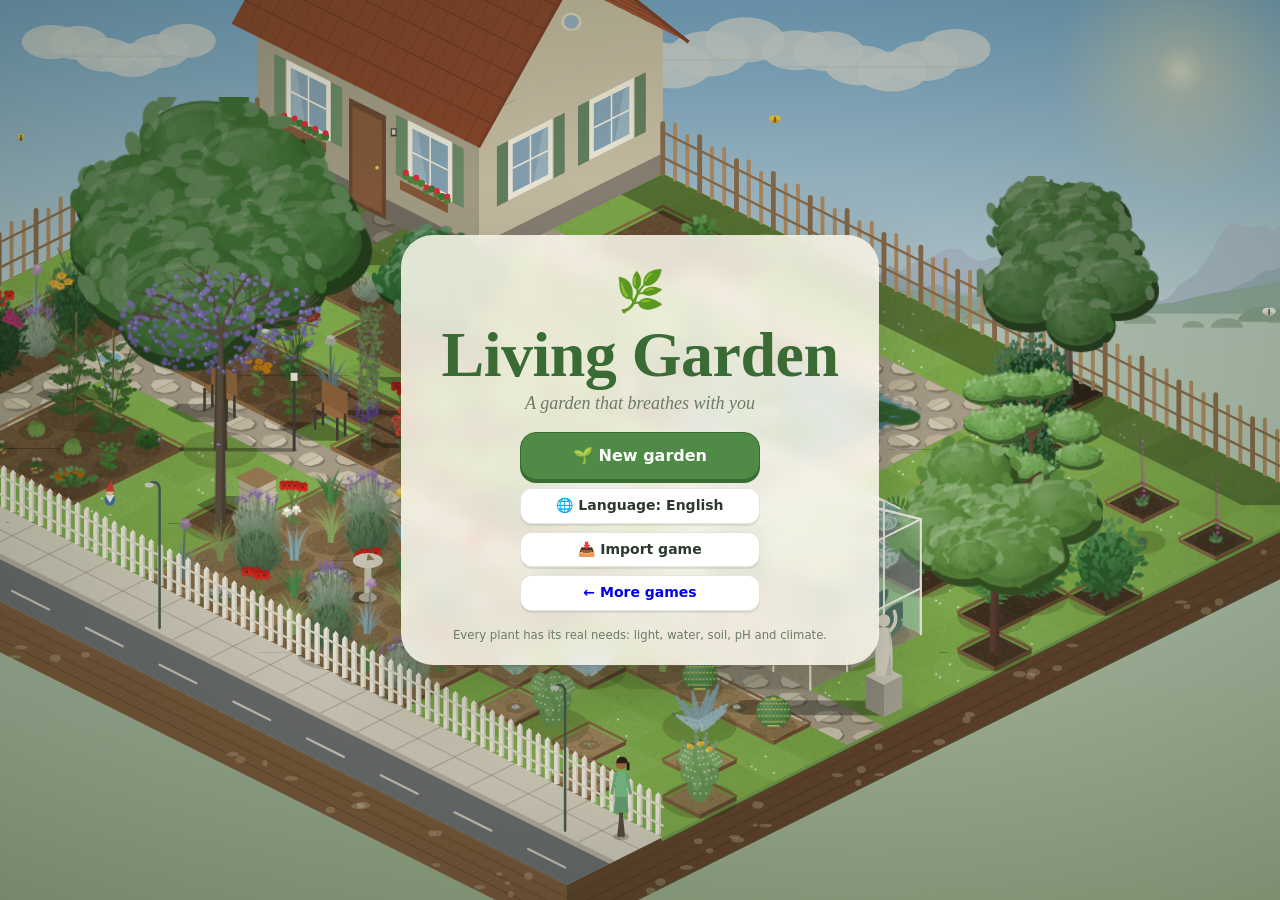
==== commit 6cb461ad: "Jardín Vivo: climas, macetas en la casa, poda, concurso y vista que gira - Primeros minutos más amab" ====
--- a/jardin-vivo/index.html
+++ b/jardin-vivo/index.html
@@ -103,6 +103,12 @@
   #lensbar button em { font-style: normal; }
   #lensbar button:hover { background: var(--soft); }
   #lensbar button.on { background: #f4e7c4; box-shadow: inset 0 0 0 1.5px var(--gold); }
+  #lensbar .rotrow { display: flex; align-items: center; justify-content: space-between; border-top: 1px solid var(--line); margin-top: 3px; padding-top: 5px; }
+  #lensbar .rotrow button { font-size: 18px; padding: 2px 10px; line-height: 1; }
+  .compass { position: relative; width: 30px; height: 30px; border-radius: 50%; background: var(--soft); box-shadow: inset 0 0 0 1.5px var(--line); }
+  .compass i { position: absolute; left: 50%; top: 50%; width: 0; height: 0; margin: -6px 0 0 -3px; border: 3px solid transparent; border-bottom: 6px solid #c43c3c; border-top: 0; transform-origin: 50% 100%; transform: rotate(var(--r)); }
+  .compass i::after { content: ''; position: absolute; left: -3px; top: 6px; border: 3px solid transparent; border-top: 6px solid #9aa39a; border-bottom: 0; }
+  .compass b { position: absolute; left: 50%; top: 50%; font-size: 8px; font-weight: 800; line-height: 1; color: #c43c3c; transform: translate(-50%, -50%) rotate(var(--r)) translateY(-10.5px) rotate(calc(-1 * var(--r))); }
   .legend { display: grid; gap: 3px; padding: 6px 4px 2px; border-top: 1px solid var(--line); margin-top: 3px; }
   .legend span { display: flex; align-items: center; gap: 6px; font-size: 11.5px; color: var(--muted); }
   .legend i { width: 14px; height: 10px; border-radius: 3px; display: inline-block; box-shadow: inset 0 0 0 1px rgba(0, 0, 0, 0.1); }
@@ -146,7 +152,7 @@
   .bestgrid img { width: 44px; height: 44px; }
   .bestgrid small { font-size: 10px; font-weight: 700; line-height: 1.1; text-align: center; }
   .bestgrid i, .fit { position: absolute; top: 2px; right: 2px; font-style: normal; font-size: 10px; font-weight: 900; border-radius: 99px; padding: 0 5px; color: #fff !important; }
-  .ok { background: #5aa04a; } .mid { background: #d8a030; } .bad { background: #d8573a; }
+  .ok { background: #23998a; } .mid { background: #d8a030; } .bad { background: #c43c7c; }
   span.ok, span.mid, span.bad { color: #fff; border-radius: 99px; padding: 0 6px; font-weight: 900; }
 
   /* Avisos y tooltip */
@@ -179,6 +185,7 @@
   .card b { font: 700 14px/1.15 var(--serif); margin-top: 2px; }
   .card i { font-size: 11px; color: var(--muted); }
   .card .price { position: absolute; top: 6px; left: 6px; background: #fff; border-radius: 99px; padding: 0 7px; font-weight: 800; font-size: 11.5px; color: var(--leaf-d); box-shadow: 0 1px 3px rgba(0, 0, 0, 0.1); }
+  .card .price.inv { color: #8a5a10; background: #fff3cf; }
   .card .lock { position: absolute; top: 6px; left: 6px; font-size: 11px; font-weight: 800; color: var(--muted); }
   .card .reqs { font-size: 12px; margin-top: 3px; letter-spacing: 1px; }
   .card.locked img { filter: grayscale(1) opacity(0.45); }
@@ -228,6 +235,58 @@
   .letter .sign { text-align: right; font-style: italic; margin-top: 18px; }
   .letter .btn { display: flex; margin: 18px auto 0; }
 
+  /* Dentro de la casa */
+  .houseview { display: grid; grid-template-columns: 1fr 330px; gap: 16px; align-items: start; }
+  .wins { display: grid; grid-template-columns: 1fr 1fr; gap: 12px; }
+  .win { background: repeating-linear-gradient(90deg, #f3e7d0 0 22px, #efe1c6 22px 44px); border-radius: 18px; padding: 10px 12px 0; border: 1px solid var(--line); }
+  .wintitle { display: flex; justify-content: space-between; align-items: baseline; }
+  .wintitle b { font: 700 15px var(--serif); }
+  .wintitle small { color: var(--muted); font-weight: 700; }
+  .pane { position: relative; height: 92px; margin: 8px 18% 0; border: 7px solid #fbf8f0; border-bottom-width: 4px; border-radius: 6px 6px 0 0; background: linear-gradient(var(--sky1), var(--sky2)); overflow: hidden; box-shadow: inset 0 0 0 2px rgba(0, 0, 0, 0.06); }
+  .pane::before, .pane::after { content: ''; position: absolute; background: #fbf8f0; }
+  .pane::before { left: 50%; top: 0; bottom: 0; width: 5px; transform: translateX(-50%); }
+  .pane::after { top: 45%; left: 0; right: 0; height: 5px; }
+  .pane .ray { position: absolute; inset: -20% -40%; background: linear-gradient(115deg, transparent 35%, rgba(255, 240, 170, 0.55) 45%, transparent 60%); }
+  .sill { display: flex; gap: 6px; justify-content: space-between; background: linear-gradient(#b98a5c, #9a6c43); margin: 0 -12px; padding: 0 12px; border-radius: 0 0 16px 16px; height: 18px; position: relative; }
+  .pot { position: relative; flex: 1; height: 120px; margin-top: -102px; border: 0; background: none; padding: 0; border-radius: 12px; }
+  .pot img { position: absolute; left: 50%; bottom: 24px; transform: translateX(-50%); max-width: 100%; max-height: 100px; }
+  .pot .clay { position: absolute; left: 22%; right: 22%; bottom: 0; height: 30px; background: linear-gradient(90deg, #b8603a, #d27a4f 40%, #b4593a); clip-path: polygon(0 0, 100% 0, 86% 100%, 14% 100%); }
+  .pot .clay::before { content: ''; position: absolute; left: -4%; right: -4%; top: 0; height: 7px; background: #a8502f; }
+  .pot.buy { border: 2px dashed rgba(43, 58, 44, 0.25); height: 54px; margin-top: -36px; align-self: flex-end; display: grid; place-items: center; color: var(--muted); }
+  .pot.buy b { font-size: 18px; line-height: 1; }
+  .pot.sel { box-shadow: 0 0 0 3px #f2b632; }
+  .pot em { position: absolute; top: 6px; right: 6px; font-style: normal; background: #fffdf4; border-radius: 50%; width: 22px; height: 22px; display: grid; place-items: center; font-size: 12px; }
+  .potpanel { background: #fff8; border: 1px solid var(--line); border-radius: 18px; padding: 12px 14px; max-height: 70vh; overflow: auto; }
+  .potpanel h3 { font: 700 19px var(--serif); margin: 0; }
+  .acts.small .btn { font-size: 11.5px; padding: 3px 8px; }
+
+  /* Elegir clima */
+  .climates { display: grid; grid-template-columns: repeat(auto-fill, minmax(230px, 1fr)); gap: 12px; }
+  .climate { border: 1px solid var(--line); background: linear-gradient(#fffdf6, #f5efdd); border-radius: 18px; padding: 0 0 12px; text-align: left; display: grid; overflow: hidden; transition: transform 0.12s, box-shadow 0.15s; }
+  .climate:hover { transform: translateY(-3px); box-shadow: 0 10px 22px rgba(43, 58, 44, 0.16); border-color: var(--leaf); }
+  .climate b { font: 700 19px var(--serif); margin: 10px 14px 0; color: var(--leaf-d); }
+  .climate small { margin: 0 14px; color: var(--terra); font-weight: 800; font-size: 11.5px; text-transform: uppercase; letter-spacing: 0.5px; }
+  .climate p { margin: 6px 14px 0; font-size: 13px; color: var(--ink); }
+  .cimg { height: 86px; display: block; position: relative; }
+  .c-santiago { background: linear-gradient(#8ec0e6, #e9d9b8 70%, #b9cc96 70%); }
+  .c-santiago::after { content: ''; position: absolute; inset: 18px 0 30% 0; background: #9eb0cc; clip-path: polygon(0 100%, 12% 40%, 22% 60%, 35% 10%, 48% 55%, 60% 25%, 74% 70%, 86% 30%, 100% 80%, 100% 100%); }
+  .c-valdivia { background: linear-gradient(#a8b8c4, #cfd8d2 70%, #6f9a68 70%); }
+  .c-valdivia::after { content: ''; position: absolute; inset: 8px 15% 30% 35%; background: linear-gradient(#ffffff 30%, #8f9fb4 30%); clip-path: polygon(0 100%, 42% 4%, 58% 4%, 100% 100%); }
+  .c-serena { background: linear-gradient(#cfd8de, #f0e6cc 70%, #d4c79e 70%); }
+  .c-serena::after { content: ''; position: absolute; inset: 40px 0 30% 0; background: #c4ad88; clip-path: polygon(0 100%, 20% 30%, 45% 60%, 70% 20%, 100% 70%, 100% 100%); }
+  .c-cdmx { background: linear-gradient(#9ccbe8, #e8e0c4 70%, #a8c084 70%); }
+  .c-cdmx::after { content: ''; position: absolute; inset: 14px 5% 30% 5%; background: linear-gradient(#ffffff 28%, #98a6c0 28%); clip-path: polygon(0 100%, 18% 0, 26% 0, 46% 100%, 50% 100%, 62% 30%, 88% 26%, 100% 100%); }
+
+  /* Guía de los primeros pasos */
+  #coach { position: fixed; inset: 0; z-index: 12; pointer-events: none; }
+  #coach .ring { position: fixed; border: 3px solid #f2b632; border-radius: 16px; box-shadow: 0 0 0 4px rgba(242, 182, 50, 0.25); animation: coachring 1.2s ease-in-out infinite; }
+  #coach .tag { position: fixed; background: #3a6b35; color: #fff; font-weight: 800; font-size: 13.5px; padding: 8px 12px; border-radius: 12px; box-shadow: var(--shadow); text-align: center; animation: coachbob 1.2s ease-in-out infinite; }
+  #coach .tag::after { content: ''; position: absolute; left: calc(var(--ax) - 8px); border: 8px solid transparent; }
+  #coach .tag.down::after { top: -16px; border-bottom-color: #3a6b35; }
+  #coach .tag.up::after { bottom: -16px; border-top-color: #3a6b35; }
+  @keyframes coachring { 50% { transform: scale(1.06); opacity: 0.7; } }
+  @keyframes coachbob { 50% { transform: translateY(3px); } }
+
   /* Pantalla de título */
   #title { position: fixed; inset: 0; z-index: 8; display: grid; place-items: center; background: radial-gradient(ellipse at center, rgba(255, 252, 240, 0.0) 30%, rgba(30, 45, 25, 0.35) 100%); }
   .titlebox { text-align: center; background: rgba(251, 247, 236, 0.86); backdrop-filter: blur(8px); -webkit-backdrop-filter: blur(8px); padding: 28px 40px 22px; border-radius: 32px; box-shadow: 0 30px 80px rgba(20, 30, 15, 0.3); max-width: min(520px, 92vw); animation: pop 0.6s ease-out; }
@@ -252,6 +311,9 @@
     #lensbar { bottom: 74px; left: 8px; width: auto; flex-direction: row; padding: 3px; border-radius: 14px; }
     #lensbar > small, #lensbar button em { display: none; }
     #lensbar button { padding: 4px 6px; font-size: 16px; }
+    #lensbar .rotrow { border: 0; margin: 0 0 0 2px; padding: 0; gap: 2px; }
+    #lensbar .rotrow button { padding: 4px 6px; }
+    .compass { width: 26px; height: 26px; }
     .legend { position: absolute; bottom: 44px; left: 0; background: var(--panel); border-radius: 12px; padding: 6px 8px; box-shadow: var(--shadow); }
     #tray { bottom: 120px; left: 8px; right: 8px; transform: none; max-width: none; padding: 8px 10px; max-height: 30vh; overflow: auto; }
     .trayhead span { display: none; }
@@ -260,7 +322,8 @@
     .iconbtn.help { display: none; }
     .star { width: 12px; height: 12px; }
     #tray.idle { display: none; }
-    .cols, .hdetail { grid-template-columns: 1fr; }
+    .cols, .hdetail, .houseview { grid-template-columns: 1fr; }
+    .wins { grid-template-columns: 1fr; }
     .hpic img { width: 160px; height: 160px; }
     .sheet { padding: 16px; }
     .cards { grid-template-columns: repeat(auto-fill, minmax(110px, 1fr)); }
@@ -286,6 +349,7 @@
   <div id="tip" hidden></div>
 </div>
 <div id="modal" hidden></div>
+<div id="coach" hidden><div class="ring"></div><div class="tag"></div></div>
 <div id="title" hidden></div>
 <script>
 'use strict';
@@ -337,7 +401,11 @@
     continue: 'Continuar mi jardín', newGame: 'Jardín nuevo', langBtn: 'Idioma: Español', moreGames: 'Más juegos',
     confirmNew: '¿Empezar un jardín nuevo? Se perderá el jardín guardado.',
     gateOpen: 'ABIERTO', gateClosed: 'CERRADO', forSale: 'SE VENDE',
-    menuBtn: { herb: 'Herbario', goals: 'Objetivos', visits: 'Visitas', help: 'Ayuda', menu: 'Menú' },
+    menuBtn: { house: 'Casa', herb: 'Herbario', goals: 'Objetivos', visits: 'Visitas', help: 'Ayuda', menu: 'Menú' },
+    houseTitle: 'Dentro de la casa', houseSub: 'Macetas en las ventanas: adentro nunca hiela, pero el aire es seco. Cada ventana recibe un sol distinto.',
+    windowK: { N: 'Ventana norte', E: 'Ventana este', S: 'Ventana sur', W: 'Ventana oeste' }, potEmpty: 'Maceta vacía', potLocked: 'En este alféizar cabe otra maceta.',
+    potBuy: m => `Comprar maceta · ${m}`, bringHere: n => `Traer aquí: ${n}`, moveOut: 'Llevar al jardín', potCat: 'Elegir del catálogo',
+    indoorTip: 'Para traer una planta del jardín, usa Trasplantar, toca la planta y luego la casa. Los cactus y las tropicales suelen agradecerlo en invierno.',
     repTip: r => `Reputación: ${r} de 5 estrellas`, beautyTip: 'Belleza del jardín: flores, salud, variedad y adornos',
     seasons: ['Primavera', 'Verano', 'Otoño', 'Invierno'], dayN: n => `día ${n}`, yearN: n => `año ${n}`,
     kindName: { sun: 'soleado', partly: 'nubes y sol', cloud: 'nublado', rain: 'lluvia', storm: 'temporal', heat: 'ola de calor' },
@@ -350,7 +418,7 @@
       move: ['Trasplantar', 'Mueve una planta a otro lugar (en reposo sufre menos)'], remove: ['Quitar', 'Arranca plantas, malezas o construcciones'],
       land: ['Terreno', 'Compra parcelas vecinas, cada una con su propio suelo']
     },
-    catalog: 'Catálogo', plantHint: 'Verde = la planta será feliz ahí · amarillo = regular · rojo = sufrirá. Arrastra para plantar varias.',
+    catalog: 'Catálogo', plantHint: '✓ verde = la planta será feliz ahí · ! amarillo = regular · ✗ magenta = sufrirá. Arrastra para plantar varias.',
     free: 'gratis',
     care: {
       compost: ['Compost', 'Materia orgánica: mejora cualquier suelo (afloja la arcilla, ayuda a la arena a retener agua) y agrega nutrientes.'],
@@ -361,12 +429,15 @@
       fert: ['Fertilizante', 'Nutrientes rápidos para plantas exigentes como tomates, rosas y dalias.'],
       mulch: ['Mantillo', 'Corteza molida: conserva la humedad, abriga del frío y evita malezas por media temporada.'],
       weed: ['Desmalezar', 'Arranca las malezas que compiten por agua y nutrientes.'],
+      prune: ['Podar', 'Corta las ramas viejas en su época (casi siempre a fines del invierno): así florece más.'],
       spray: ['Jabón potásico', 'Elimina pulgones, babosas y hongos de una planta.'],
+      tray: ['Bandeja húmeda', 'Piedras con agua bajo la maceta: sube la humedad del aire para plantas tropicales.'],
       cloth: ['Manta antiheladas', 'Cubre una planta: la protege unos 3 °C de las heladas, pero le quita luz. Quítala cuando pase el frío.']
     },
     build: {
       bed: ['Cantero', 'Prepara la tierra para plantar.'], path: ['Camino', 'Losetas por donde pasean los visitantes.'],
       grass: ['Césped', 'Vuelve a sembrar pasto.'], pond: ['Estanque', 'Agua para plantas acuáticas. Humedece la tierra de alrededor: ideal para plantas de pantano.'],
+      drip: ['Riego por goteo', 'Manguera con temporizador: a las 6:00 y a las 15:00 repone el agua justo hasta lo que pide la planta de ese cantero. El agua se paga.'],
       shade: ['Malla sombra', 'Malla raschel del 65 % a 2 m de altura: deja pasar un tercio del sol. Ideal sobre el invernadero para orquídeas y helechos.'], bench: ['Banco', 'Los visitantes descansan y disfrutan más.'],
       lantern: ['Farol', 'Ilumina el jardín de noche.'], gnome: ['Gnomo', 'Un guardián simpático.'],
       birdbath: ['Bebedero de aves', 'Atrae pájaros y alegra a los visitantes.'], sprinkler: ['Aspersor', 'Riega solo un círculo de 2 m cada mañana (si no llovió).'],
@@ -377,13 +448,18 @@
     },
     canOn: 'Regadera: riega una casilla por toque. Arrastra para regar varias.', hoseOn: 'Manguera: riega un círculo de 3 casillas de ancho.',
     buyHose: 'Comprar manguera',
+    thirstyBtn: n => n ? `Regar las ${n} con sed` : 'Nadie tiene sed', noneThirsty: '💧 Ninguna planta tiene sed ahora.',
+    thirstyDone: (n, m) => `💧 Regaste ${n} ${n === 1 ? 'planta' : 'plantas'} (agua: ${m}).`, waterBill: m => `Cuenta del agua: ${m}.`,
+    dripTip: 'Para no regar a mano, pon riego por goteo en los canteros (Construir).', dripOn: v => `Riego por goteo: mantiene la humedad cerca de ${v}.`,
+    dripWhere: 'El goteo va sobre un cantero.',
     parcels: ['Tu jardín', 'Lomita soleada', 'Rincón de la vertiente', 'Pedregal', 'Bosquecito'],
     parcelDesc: ['La casa de la abuela.', 'Suelo arenoso y pobre, a pleno sol: perfecto para hierbas mediterráneas y bulbos.',
       'Tierra arcillosa siempre húmeda, con un estanque natural: ideal para plantas de pantano.',
       'Grava y suelo calcáreo muy seco: el paraíso de cactus y suculentas.', 'Suelo ácido de hojarasca bajo un viejo arce: helechos, eléboros y plantas de sombra.'],
     yours: 'Tuya', buy: 'Comprar', moveNow: n => `Ahora toca el cantero donde quieres llevar: ${n}. (Esc para cancelar)`,
+    rotL: 'Girar la vista (Q)', rotR: 'Girar la vista (E)', north: 'El norte del jardín',
     lensTitle: 'Ver', lens: { light: ['Luz', 'Horas de sol directo hoy en cada casilla'], water: ['Humedad', 'Humedad del suelo'], soil: ['Suelo', 'Tipo de suelo'], ph: ['pH', 'Acidez del suelo'], feed: ['Nutrientes', 'Fertilidad del suelo'] },
-    legend: { light: ['Sombra', 'Media sombra', 'Sol parcial', 'Sol pleno'], water: ['Seco', 'Húmedo', 'Empapado'], soil: ['Arenoso', 'Franco', 'Arcilloso', 'Turboso'], ph: ['Ácido', 'Algo ácido', 'Neutro', 'Alcalino'], feed: ['Pobre', 'Medio', 'Rico'] },
+    legend: { light: ['Sombra', 'Media sombra', 'Sol parcial', 'Sol pleno'], water: ['Seco', 'Húmedo', 'Empapado'], soil: ['A · arenoso', 'F · franco', 'C · arcilloso', 'T · turboso'], ph: ['Ácido', 'Algo ácido', 'Neutro', 'Alcalino'], feed: ['Pobre', 'Medio', 'Rico'] },
     goalNow: 'Objetivo',
     sunFull: 'Sol pleno', sunPart: 'Sol parcial', sunShade: 'Sombra', amSun: 'mejor sol de mañana',
     waterK: { xeric: 'Muy poco: deja secar el suelo', low: 'Poco', med: 'Moderado y parejo', high: 'Abundante, siempre húmedo', bog: 'Suelo empapado, de pantano', aquatic: 'Dentro del estanque' },
@@ -391,7 +467,13 @@
     soilK: { water: 'Agua', sandy: 'Arenoso', clay: 'Arcilloso', peat: 'Turboso ácido', rich: 'Franco con humus', loam: 'Franco' },
     seasonRange: w => seasonRangeText(w, ['inicios de', 'mediados de', 'fines de'], ['primavera', 'verano', 'otoño', 'invierno'], 'todo el año', ' a '),
     noBloom: 'se cultiva por su follaje',
-    need: { light: 'Luz', water: 'Agua', soil: 'Suelo', ph: 'pH', feed: 'Nutrientes', temp: 'Temperatura', hum: 'Humedad del aire', special: 'Atención', chill: 'Frío invernal' },
+    need: { light: 'Luz', water: 'Agua', soil: 'Suelo', ph: 'pH', feed: 'Nutrientes', temp: 'Temperatura', hum: 'Humedad del aire', special: 'Atención', chill: 'Frío invernal', comp: 'Compañeras', prune: 'Poda' },
+    pruneLate: 'Le falta la poda de este año', pruned: 'Podada ✂️', noPrune: 'Esta planta no necesita poda.', notPruneTime: w => `No es época de poda: se poda entre ${w}.`,
+    propBtn: { seed: n => `Juntar semillas (${n})`, cutting: n => `Sacar esquejes (${n})`, division: n => `Dividir la mata (${n})` },
+    propK: { seed: 'semillas', cutting: 'esquejes', division: 'divisiones' },
+    propDone: (n, s, k) => `🌱 Guardaste ${n} ${k} de ${s} en tu semillero: plantarlas es gratis.`,
+    propL: 'Se multiplica', propHow: { seed: 'por semillas', cutting: 'por esquejes', division: 'dividiendo la mata', none: 'no se multiplica en el jardín' },
+    pruneL: 'Poda', compL: 'Buenas compañeras', invHave: n => `tienes ${n}: gratis`,
     hoursSun: (t, a, p) => `${t} h de sol (${a} mañana · ${p} tarde)`, inPond: 'En el estanque', notPond: 'Fuera del agua',
     moistV: p => `Humedad ${p}`, drainV: p => `drenaje ${p}`, feedK: ['Pobre (poco abono)', 'Medio', 'Rico (mucho abono)'],
     hardy: d => `resiste hasta ${d}`, heatMax: d => `sufre sobre ${d}`, juglone: 'Juglona del nogal', pestK: { aphid: 'Pulgones', slug: 'Babosas', mildew: 'Oídio (hongo)' },
@@ -407,7 +489,8 @@
       frostSoon: t => `¡Mañana se pronostica ${t}! Cúbrela con manta antiheladas.`, juglone: 'Las raíces del nogal la dañan: aléjala a más de 4 m.',
       pests: 'Trátala con jabón potásico. Caléndulas, tagetes y lavandas cerca atraen insectos que ayudan.',
       weeds: 'Las malezas le roban agua y nutrientes: desmaleza o pon mantillo.', chill: h => `Necesita ${h} horas de frío invernal para florecer.`,
-      aquatic: 'Es acuática: debe ir dentro del estanque.'
+      aquatic: 'Es acuática: debe ir dentro del estanque.',
+      prune: w => `Pódala entre ${w}: si no, florece menos.`
     },
     stage: { seed: 'Semilla', sprout: 'Brote', young: 'Joven', growing: 'Creciendo', adult: 'Adulta', bloom: 'En flor', fruit: 'Con frutos', dorm: 'En reposo', dead: 'Seca' },
     typeK: { annual: 'Anual', perennial: 'Perenne', bulb: 'Bulbo', shrub: 'Arbusto', tree: 'Árbol', vine: 'Trepadora', succulent: 'Suculenta', aquatic: 'Acuática' },
@@ -423,7 +506,11 @@
       cycle: n => `🍂 ${n} completó su ciclo de vida. Puedes arrancarla y usar el lugar.`, died: n => `🥀 Se secó: ${n}. Revisa qué necesitaba.`,
       pest: (n, k) => `🐛 ${k} en ${n}. Trátala con jabón potásico.`, herb: n => `📖 ¡${n} florece! Quedó registrada en tu herbario.`,
       star: n => `⭐ ¡Tu jardín alcanzó ${n} ${n === 1 ? 'estrella' : 'estrellas'}! Hay especies nuevas en el catálogo.`,
-      order: (n, s) => `✉️ Nuevo encargo en el buzón: ${n} × ${s}.`, orderLost: '✉️ Un encargo venció sin completarse.'
+      order: (n, s) => `✉️ Nuevo encargo en el buzón: ${n} × ${s}.`, orderLost: '✉️ Un encargo venció sin completarse.',
+      contestSoon: '🏆 En 6 días pasa el jurado del concurso de jardines del barrio. ¡Que todo esté en flor!',
+      contestJury: '🏆 Llegó el jurado del concurso: recorren el jardín con sus libretas.',
+      contestWin: (p, m) => `🏆 ¡Tu jardín ganó el ${['', 'primer', 'segundo', 'tercer'][p]} lugar del concurso! Premio: ${m}.`,
+      contestNone: '🏆 Este año el jurado eligió otros jardines. ¡El próximo será!'
     },
     forecastFrost: t => `❄️ Pronóstico: helada esta noche (${t}). Cubre las plantas sensibles con manta antiheladas.`,
     forecastHeat: t => `🔥 Mañana ola de calor (${t}). Riega bien temprano.`, forecastRain: '🌧️ Mañana llueve: no hará falta regar.',
@@ -444,23 +531,40 @@
     repExplain: (b, n) => `Belleza actual: ${b}. Más flores, plantas sanas, variedad de especies y adornos suben la reputación. Próxima meta: ${n} ${n === 1 ? 'estrella' : 'estrellas'}.`,
     comments: 'Lo que dicen', noComments: 'Aún no hay comentarios.',
     menuTitle: 'Menú', musicBtn: on => `Música: ${on ? 'sí' : 'no'}`, sfxBtn: on => `Sonidos: ${on ? 'sí' : 'no'}`, saveBtn: 'Guardar', toTitle: 'Volver al inicio', saved: '💾 Jardín guardado.',
+    exportBtn: 'Exportar partida (archivo)', importBtn: 'Importar partida', exported: '📤 Partida exportada: guarda el archivo en un lugar seguro.',
+    imported: '📥 Partida importada.', importBad: 'Ese archivo no es una partida de Jardín Vivo.',
     helpTitle: 'Cómo cuidar tu jardín', helpSub: 'Las plantas siguen sus necesidades reales.',
     help: [
       ['☀️', 'Luz', 'Cada planta necesita ciertas horas de sol directo. La casa, los árboles y las pérgolas dan sombra, que se mueve durante el día y cambia con las estaciones. Mira la capa "Luz" para saber cuántas horas recibe cada rincón.'],
-      ['💧', 'Agua', 'El suelo se seca con el sol y el calor, sobre todo en verano. Las suculentas quieren el suelo casi seco y los helechos, siempre húmedo. El mantillo reduce la evaporación y los aspersores riegan solos.'],
+      ['💧', 'Agua', 'El suelo se seca con el sol y el calor, sobre todo en verano. Las suculentas quieren el suelo casi seco y los helechos, siempre húmedo. El mantillo reduce la evaporación; el riego por goteo y los aspersores riegan solos, pero el agua se paga.'],
       ['🪨', 'Suelo', 'La arcilla retiene agua (y pudre las raíces de lavandas y cactus); la arena drena rápido. El compost mejora todo, la arena aligera la arcilla y la turba retiene humedad.'],
-      ['🧪', 'pH', 'Azaleas, camelias y arándanos necesitan suelo ácido; lavandas y claveles, calcáreo. El suelo de Santiago es alcalino: usa azufre o turba para bajar el pH y cal para subirlo. ¡La hortensia cambia de color según el pH!'],
+      ['🧪', 'pH', 'Azaleas, camelias y arándanos necesitan suelo ácido; lavandas y claveles, calcáreo. En Santiago y La Serena el suelo es alcalino y en Valdivia, ácido: usa azufre o turba para bajar el pH y cal para subirlo. ¡La hortensia cambia de color según el pH!'],
       ['🌿', 'Nutrientes', 'Tomates, rosas y dalias comen mucho: dales compost y fertilizante. Cosmos y capuchinas florecen más en suelo pobre. ¡Y el abono mata a las carnívoras!'],
       ['🌡️', 'Frío y calor', 'Las heladas dañan a las plantas tropicales y de verano. Si el pronóstico anuncia helada, cúbrelas con manta o llévalas al invernadero. Tulipanes, peonías y cerezos necesitan frío invernal para florecer.'],
+      ['🏠', 'Dentro de la casa', 'Toca la casa para ver sus ventanas. Cada una recibe un sol distinto (en el hemisferio sur, la norte es la más soleada). Adentro nunca hiela, pero el aire es seco: una bandeja húmeda ayuda a las tropicales.'],
       ['📅', 'Estaciones', 'Cada día del juego es una semana en la vida de las plantas. Las anuales viven una temporada, las perennes descansan en invierno y los bulbos de primavera se plantan en otoño. Trasplantar en reposo casi no daña.'],
       ['🎟️', 'Visitantes', 'Abre la reja y fija el precio. Mientras más lindo y variado tu jardín, más gente llega y más estrellas ganas. Escucha sus comentarios: ¡te avisan si una planta tiene problemas!'],
+      ['🤝', 'Compañeras, poda y semillas', 'Algunas plantas se ayudan: la albahaca protege al tomate, y el choclo, el poroto y el zapallo forman las "tres hermanas". Rosas, hortensias y glicinas florecen más si las podas en su época. Junta semillas, saca esquejes o divide matas: lo que guardes en tu semillero se planta gratis.'],
       ['📖', 'Herbario', 'Cada especie que logres hacer florecer queda registrada. Las estrellas desbloquean especies nuevas en el catálogo.']
     ],
-    controls: 'Ratón: clic para usar la herramienta y arrastrar para repetirla · clic derecho y arrastrar, o arrastrar con la herramienta Mirar, para mover la vista · rueda o pellizco para acercar. Teclado: 1–9 herramientas · Espacio pausa · Esc cancelar · L luz · flechas o WASD mueven la vista.',
-    letterDate: 'Santiago, primavera',
+    controls: 'Ratón: clic para usar la herramienta y arrastrar para repetirla · clic derecho y arrastrar, o arrastrar con la herramienta Mirar, para mover la vista · rueda o pellizco para acercar. Teclado: 1–9 herramientas · Espacio pausa · Esc cancelar · L luz · Q y E giran el jardín · flechas o WASD mueven la vista.',
+    coach: {
+      lens: 'Toca aquí para ver cuántas horas de sol recibe cada rincón', plantTool: 'Toca aquí y elige qué plantar',
+      plantBed: 'Toca un cantero para plantar (los ✓ son los mejores)', waterTool: 'Toma la regadera', waterBed: 'Riega tus plantas: toca o arrastra',
+      visits: 'Abre aquí la ventana de visitas', openBtn: 'Abre la reja al público', moveTool: 'Toma la pala para trasplantar',
+      rose: 'Toca el rosal de la abuela', roseDest: 'Llévalo a uno de estos canteros con 6 h de sol o más', buildTool: 'Toca aquí para construir', bedItem: 'Elige "Cantero" y toca el pasto'
+    },
+    climateTitle: '¿Dónde está tu jardín?', climateSub: 'El clima cambia qué plantas prosperan, cuándo llueve y cuánto hiela.',
+    climates: {
+      santiago: ['Santiago', 'Chile central · mediterráneo', 'Veranos secos y calurosos, inviernos lluviosos con heladas y suelo alcalino. El más equilibrado.', 'Santiago, primavera'],
+      valdivia: ['Valdivia', 'Sur de Chile · templado lluvioso', 'Llueve casi todo el año y los veranos son frescos. Suelo volcánico ácido: paraíso de hortensias azules, copihues y helechos; difícil para cactus.', 'Valdivia, primavera'],
+      serena: ['La Serena', 'Norte de Chile · semiárido costero', 'Casi nunca llueve ni hiela, y hay neblina por las mañanas. Suelo alcalino y arenoso: ideal para suculentas, pero hay que regar mucho.', 'La Serena, primavera'],
+      cdmx: ['Ciudad de México', 'México · subtropical de altura', 'Primavera calurosa, lluvias de verano por la tarde e inviernos secos y suaves. Hemisferio norte: el sol del mediodía viene del sur.', 'Ciudad de México, primavera']
+    },
     letter: ['Hola, mi tesoro:', 'Te dejo mi casa y su jardín. Está algo descuidado, pero tiene buena tierra y mucho cariño guardado.',
       'Aprendí que cada planta es distinta: unas quieren sol todo el día y otras se queman con él; unas piden agua a diario y otras se pudren si las riegas de más. Observa la luz, toca la tierra y fíjate en cómo responden.',
       'Mi rosal quedó a la sombra junto a la casa y hace años que casi no florece. ¿Lo podrás rescatar?',
+      'En el cobertizo te dejé unas semillas: caléndulas, lechugas, girasoles, tagetes y albahaca.',
       'Abre la reja para que los vecinos disfruten el jardín: con lo que dejen en la entrada podrás comprar semillas y, quién sabe, ampliar el terreno.'],
     letterSign: 'Con cariño, tu abuela Rosa 🌹', letterGo: 'Comenzar',
     buyAsk: m => `¿Comprar esta parcela por ${m}?`, cancel: 'Cancelar',
@@ -484,10 +588,15 @@
       harvest: ['Cosecha', 'Cosecha 10 veces: frutos, hojas o flores de corte.'],
       star2: ['Dos estrellas', 'Llega a 2 estrellas de reputación.'],
       parcel: ['Más terreno', 'Compra una parcela vecina (herramienta Terreno).'],
+      prune: ['A podar', 'Poda 3 plantas en su época (rosas, hortensias, lavandas…).'],
+      seeds: ['Semillero', 'Junta semillas, esquejes o divisiones hasta guardar 10.'],
+      sisters: ['Las tres hermanas', 'Planta choclo, poroto y zapallo juntos, uno al lado del otro.'],
+      contest: ['Jardín premiado', 'Gana un lugar en el concurso de jardines (a fines de primavera).'],
       acid: ['Suelo ácido', 'Haz florecer una planta de suelo ácido: azalea, camelia, arándano, gardenia…'],
       pond: ['Un estanque con flores', 'Construye un estanque y haz florecer un nenúfar o un loto.'],
       blue: ['La hortensia azul', 'Haz florecer una hortensia en suelo con pH bajo 5,5.'],
       greenhouse: ['Tu invernadero', 'Construye el invernadero (se desbloquea con 2 estrellas).'],
+      indoor: ['Plantas de interior', 'Ten 4 plantas sanas en las macetas de las ventanas de la casa.'],
       winter: ['Flores en invierno', 'Ten 5 plantas en flor en pleno invierno.'],
       tropic: ['Tesoro tropical', 'Haz florecer una orquídea o un anturio.'],
       herb25: ['Coleccionista', 'Registra 25 especies en el herbario.'],
@@ -523,7 +632,11 @@
       pond: ['¡Qué lindo el estanque!', 'Me encanta el sonido del agua', '¿Habrá ranitas en el estanque?'],
       fountain: ['¡Qué fuente tan bonita!', 'El agua de la fuente me relaja'],
       greenhouse: ['¡Mira el invernadero! Parece una selva', 'Qué calorcito se ve en el invernadero'],
-      decor: ['Qué detalle tan lindo', '¡Mira eso! Qué bonito adorno']
+      decor: ['Qué detalle tan lindo', '¡Mira eso! Qué bonito adorno'],
+      botanist: ['¡Un ejemplar de {la}! Qué bien cuidado', 'Anotaré este {la} en mi libreta', '{la}… no es fácil verlo así de sano'],
+      botanistBye: ['Gracias por conservar estas especies 🌿', 'Volveré con mis estudiantes'],
+      jury: ['Mmm, {p} en plena floración: buen punto', 'Muy bien elegido {p} para este rincón', 'Excelente estado de {p}'],
+      juryMeh: ['{P} podría estar mejor…', 'Anotado: {p}']
     }
   },
   en: {
@@ -532,7 +645,11 @@
     continue: 'Continue my garden', newGame: 'New garden', langBtn: 'Language: English', moreGames: 'More games',
     confirmNew: 'Start a new garden? Your saved garden will be lost.',
     gateOpen: 'OPEN', gateClosed: 'CLOSED', forSale: 'FOR SALE',
-    menuBtn: { herb: 'Herbarium', goals: 'Goals', visits: 'Visitors', help: 'Help', menu: 'Menu' },
+    menuBtn: { house: 'House', herb: 'Herbarium', goals: 'Goals', visits: 'Visitors', help: 'Help', menu: 'Menu' },
+    houseTitle: 'Inside the house', houseSub: 'Window pots: it never freezes indoors, but the air is dry. Each window gets different sun.',
+    windowK: { N: 'North window', E: 'East window', S: 'South window', W: 'West window' }, potEmpty: 'Empty pot', potLocked: 'There is room for another pot on this sill.',
+    potBuy: m => `Buy a pot · ${m}`, bringHere: n => `Bring here: ${n}`, moveOut: 'Take to the garden', potCat: 'Choose from the catalog',
+    indoorTip: 'To bring a garden plant inside, use Transplant, tap the plant and then the house. Cacti and tropical plants often appreciate it in winter.',
     repTip: r => `Reputation: ${r} out of 5 stars`, beautyTip: 'Garden beauty: flowers, health, variety and decorations',
     seasons: ['Spring', 'Summer', 'Autumn', 'Winter'], dayN: n => `day ${n}`, yearN: n => `year ${n}`,
     kindName: { sun: 'sunny', partly: 'sun and clouds', cloud: 'cloudy', rain: 'rain', storm: 'storm', heat: 'heat wave' },
@@ -545,7 +662,7 @@
       move: ['Transplant', 'Move a plant elsewhere (dormant plants suffer less)'], remove: ['Remove', 'Pull plants, weeds or buildings'],
       land: ['Land', 'Buy neighboring plots, each with its own soil']
     },
-    catalog: 'Catalog', plantHint: 'Green = the plant will be happy there · yellow = so-so · red = it will suffer. Drag to plant several.',
+    catalog: 'Catalog', plantHint: '✓ green = the plant will be happy there · ! yellow = so-so · ✗ magenta = it will suffer. Drag to plant several.',
     free: 'free',
     care: {
       compost: ['Compost', 'Organic matter: improves any soil (loosens clay, helps sand hold water) and adds nutrients.'],
@@ -556,12 +673,15 @@
       fert: ['Fertilizer', 'Fast nutrients for hungry plants like tomatoes, roses and dahlias.'],
       mulch: ['Mulch', 'Bark chips: keep moisture in, protect from cold and stop weeds for half a season.'],
       weed: ['Weed', 'Pull weeds that steal water and nutrients.'],
+      prune: ['Prune', 'Cut old branches in the right season (usually late winter) so it blooms more.'],
       spray: ['Soap spray', 'Clears aphids, slugs and fungus from a plant.'],
+      tray: ['Pebble tray', 'Wet pebbles under the pot: raises air humidity for tropical plants.'],
       cloth: ['Frost cloth', 'Covers a plant: protects it about 3 °C from frost, but blocks some light. Remove it when the cold passes.']
     },
     build: {
       bed: ['Bed', 'Prepare the soil for planting.'], path: ['Path', 'Stepping stones for visitors to stroll on.'],
       grass: ['Lawn', 'Sow grass again.'], pond: ['Pond', 'Water for aquatic plants. Moistens the soil around it — perfect for bog plants.'],
+      drip: ['Drip irrigation', 'A timed hose: at 6:00 and 15:00 it tops the water up to exactly what the plant in that bed needs. Water is billed.'],
       shade: ['Shade cloth', 'A 65% shade mesh 2 m up that lets a third of the sun through. Great over the greenhouse for orchids and ferns.'], bench: ['Bench', 'Visitors rest and enjoy the garden more.'],
       lantern: ['Lantern', 'Lights the garden at night.'], gnome: ['Gnome', 'A friendly guardian.'],
       birdbath: ['Birdbath', 'Attracts birds and delights visitors.'], sprinkler: ['Sprinkler', 'Waters a 2 m circle every morning (unless it rained).'],
@@ -572,13 +692,18 @@
     },
     canOn: 'Watering can: waters one tile per tap. Drag to water several.', hoseOn: 'Hose: waters a circle 3 tiles wide.',
     buyHose: 'Buy a hose',
+    thirstyBtn: n => n ? `Water the ${n} thirsty ones` : 'Nobody is thirsty', noneThirsty: '💧 No plant is thirsty right now.',
+    thirstyDone: (n, m) => `💧 You watered ${n} ${n === 1 ? 'plant' : 'plants'} (water: ${m}).`, waterBill: m => `Water bill: ${m}.`,
+    dripTip: 'To stop watering by hand, add drip irrigation to your beds (Build).', dripOn: v => `Drip irrigation: keeps moisture near ${v}.`,
+    dripWhere: 'Drip goes on a bed.',
     parcels: ['Your garden', 'Sunny knoll', 'Spring corner', 'Rock garden', 'Little woods'],
     parcelDesc: ['Grandma\'s house.', 'Poor, sandy soil in full sun: perfect for Mediterranean herbs and bulbs.',
       'Always-moist clay with a natural pond: ideal for bog plants.',
       'Gravel and very dry, limy soil: a paradise for cacti and succulents.', 'Acidic leaf-litter soil under an old maple: ferns, hellebores and shade plants.'],
     yours: 'Yours', buy: 'Buy', moveNow: n => `Now tap the bed where you want to move: ${n}. (Esc to cancel)`,
+    rotL: 'Rotate the view (Q)', rotR: 'Rotate the view (E)', north: 'Garden north',
     lensTitle: 'View', lens: { light: ['Light', 'Hours of direct sun today on each tile'], water: ['Moisture', 'Soil moisture'], soil: ['Soil', 'Soil type'], ph: ['pH', 'Soil acidity'], feed: ['Nutrients', 'Soil fertility'] },
-    legend: { light: ['Shade', 'Part shade', 'Part sun', 'Full sun'], water: ['Dry', 'Moist', 'Soggy'], soil: ['Sandy', 'Loam', 'Clay', 'Peaty'], ph: ['Acidic', 'Slightly acidic', 'Neutral', 'Alkaline'], feed: ['Poor', 'Medium', 'Rich'] },
+    legend: { light: ['Shade', 'Part shade', 'Part sun', 'Full sun'], water: ['Dry', 'Moist', 'Soggy'], soil: ['A · sandy', 'F · loam', 'C · clay', 'T · peaty'], ph: ['Acidic', 'Slightly acidic', 'Neutral', 'Alkaline'], feed: ['Poor', 'Medium', 'Rich'] },
     goalNow: 'Goal',
     sunFull: 'Full sun', sunPart: 'Part sun', sunShade: 'Shade', amSun: 'prefers morning sun',
     waterK: { xeric: 'Very little: let the soil dry out', low: 'Little', med: 'Moderate and even', high: 'Plenty, always moist', bog: 'Soggy, bog soil', aquatic: 'Inside the pond' },
@@ -586,7 +711,13 @@
     soilK: { water: 'Water', sandy: 'Sandy', clay: 'Clay', peat: 'Acidic peat', rich: 'Humus-rich loam', loam: 'Loam' },
     seasonRange: w => seasonRangeText(w, ['early', 'mid', 'late'], ['spring', 'summer', 'autumn', 'winter'], 'all year round', ' to '),
     noBloom: 'grown for its foliage',
-    need: { light: 'Light', water: 'Water', soil: 'Soil', ph: 'pH', feed: 'Nutrients', temp: 'Temperature', hum: 'Air humidity', special: 'Watch out', chill: 'Winter chill' },
+    need: { light: 'Light', water: 'Water', soil: 'Soil', ph: 'pH', feed: 'Nutrients', temp: 'Temperature', hum: 'Air humidity', special: 'Watch out', chill: 'Winter chill', comp: 'Companions', prune: 'Pruning' },
+    pruneLate: 'Missed this year\'s pruning', pruned: 'Pruned ✂️', noPrune: 'This plant doesn\'t need pruning.', notPruneTime: w => `Not pruning season: prune it in ${w}.`,
+    propBtn: { seed: n => `Collect seeds (${n})`, cutting: n => `Take cuttings (${n})`, division: n => `Divide the clump (${n})` },
+    propK: { seed: 'seeds', cutting: 'cuttings', division: 'divisions' },
+    propDone: (n, s, k) => `🌱 You stored ${n} ${k} of ${s} in your seed box: planting them is free.`,
+    propL: 'Propagation', propHow: { seed: 'from seed', cutting: 'from cuttings', division: 'by dividing the clump', none: 'not propagated in the garden' },
+    pruneL: 'Pruning', compL: 'Good companions', invHave: n => `you have ${n}: free`,
     hoursSun: (t, a, p) => `${t} h of sun (${a} morning · ${p} afternoon)`, inPond: 'In the pond', notPond: 'Out of the water',
     moistV: p => `Moisture ${p}`, drainV: p => `drainage ${p}`, feedK: ['Poor (little feeding)', 'Medium', 'Rich (lots of feeding)'],
     hardy: d => `hardy to ${d}`, heatMax: d => `suffers above ${d}`, juglone: 'Walnut juglone', pestK: { aphid: 'Aphids', slug: 'Slugs', mildew: 'Powdery mildew' },
@@ -602,7 +733,8 @@
       frostSoon: t => `${t} forecast for tomorrow! Cover it with frost cloth.`, juglone: 'Walnut roots harm it: move it more than 4 m away.',
       pests: 'Treat it with soap spray. Pot marigolds, French marigolds and lavender nearby attract helpful insects.',
       weeds: 'Weeds steal water and nutrients: weed or mulch.', chill: h => `It needs ${h} hours of winter chill to bloom.`,
-      aquatic: 'It is aquatic: it must go inside the pond.'
+      aquatic: 'It is aquatic: it must go inside the pond.',
+      prune: w => `Prune it in ${w}, or it will bloom less.`
     },
     stage: { seed: 'Seed', sprout: 'Sprout', young: 'Young', growing: 'Growing', adult: 'Mature', bloom: 'In bloom', fruit: 'Fruiting', dorm: 'Dormant', dead: 'Dead' },
     typeK: { annual: 'Annual', perennial: 'Perennial', bulb: 'Bulb', shrub: 'Shrub', tree: 'Tree', vine: 'Climber', succulent: 'Succulent', aquatic: 'Aquatic' },
@@ -618,13 +750,17 @@
       cycle: n => `🍂 ${n} finished its life cycle. You can pull it out and reuse the spot.`, died: n => `🥀 ${n} died. Check what it needed.`,
       pest: (n, k) => `🐛 ${k} on ${n}. Treat it with soap spray.`, herb: n => `📖 ${n} is blooming! Recorded in your herbarium.`,
       star: n => `⭐ Your garden reached ${n} ${n === 1 ? 'star' : 'stars'}! New species in the catalog.`,
-      order: (n, s) => `✉️ New order in the mailbox: ${n} × ${s}.`, orderLost: '✉️ An order expired unfinished.'
+      order: (n, s) => `✉️ New order in the mailbox: ${n} × ${s}.`, orderLost: '✉️ An order expired unfinished.',
+      contestSoon: '🏆 In 6 days the neighborhood garden contest jury visits. Have everything in bloom!',
+      contestJury: '🏆 The contest jury arrived: they tour the garden with their notebooks.',
+      contestWin: (p, m) => `🏆 Your garden won ${['', 'first', 'second', 'third'][p]} place in the contest! Prize: ${m}.`,
+      contestNone: '🏆 This year the jury chose other gardens. Next year!'
     },
     forecastFrost: t => `❄️ Forecast: frost tonight (${t}). Cover tender plants with frost cloth.`,
     forecastHeat: t => `🔥 Heat wave tomorrow (${t}). Water early.`, forecastRain: '🌧️ Rain tomorrow: no need to water.',
     dailyReport: (v, m) => `🌇 The garden closed: ${v} ${v === 1 ? 'visitor' : 'visitors'} and ${m} today.`,
     catalogTitle: 'Nursery catalog', catalogSub: 'Choose what to plant. Your garden\'s stars unlock more species.',
-    cats: { all: 'All', huerto: 'Kitchen garden', flores: 'Flowers', bulbs: 'Bulbs', bulbos: 'Bulbs', arbustos: 'Shrubs & climbers', arboles: 'Trees', suculentas: 'Succulents', agua: 'Water & bog', tropical: 'Tropical' },
+    cats: { all: 'All', huerto: 'Kitchen garden', flores: 'Flowers', bulbos: 'Bulbs', arbustos: 'Shrubs & climbers', arboles: 'Trees', suculentas: 'Succulents', agua: 'Water & bog', tropical: 'Tropical' },
     sunF: { all: 'Any light', sun: '☀️ Full sun', part: '⛅ Part shade', shade: '🌑 Shade', here: '📍 For the chosen spot' },
     none: 'No species match these filters.', catLegend: '☀️ sun · ⛅ part shade · 🌑 shade · 💧 water · 🌵 almost no water · 🌊 bog · 🪷 pond · 🍋 acidic soil · 🐚 limy soil · 🏡 not frost-hardy',
     seedChosen: n => `🌱 ${n}: tap a bed to plant.`,
@@ -639,23 +775,40 @@
     repExplain: (b, n) => `Current beauty: ${b}. More flowers, healthy plants, species variety and decorations raise your reputation. Next goal: ${n} ${n === 1 ? 'star' : 'stars'}.`,
     comments: 'What they say', noComments: 'No comments yet.',
     menuTitle: 'Menu', musicBtn: on => `Music: ${on ? 'on' : 'off'}`, sfxBtn: on => `Sounds: ${on ? 'on' : 'off'}`, saveBtn: 'Save', toTitle: 'Back to title', saved: '💾 Garden saved.',
+    exportBtn: 'Export game (file)', importBtn: 'Import game', exported: '📤 Game exported: keep the file somewhere safe.',
+    imported: '📥 Game imported.', importBad: 'That file is not a Living Garden game.',
     helpTitle: 'How to care for your garden', helpSub: 'Plants follow their real needs.',
     help: [
       ['☀️', 'Light', 'Each plant needs a certain number of hours of direct sun. The house, trees and pergolas cast shade that moves through the day and changes with the seasons. Open the "Light" view to see how many hours each spot gets.'],
-      ['💧', 'Water', 'Soil dries out with sun and heat, especially in summer. Succulents want almost-dry soil; ferns want it always moist. Mulch reduces evaporation and sprinklers water by themselves.'],
+      ['💧', 'Water', 'Soil dries out with sun and heat, especially in summer. Succulents want almost-dry soil; ferns want it always moist. Mulch reduces evaporation; drip lines and sprinklers water by themselves, but water is billed.'],
       ['🪨', 'Soil', 'Clay holds water (and rots lavender and cactus roots); sand drains fast. Compost improves everything, sand lightens clay and peat holds moisture.'],
-      ['🧪', 'pH', 'Azaleas, camellias and blueberries need acidic soil; lavender and carnations, limy soil. Santiago soil is alkaline: use sulfur or peat to lower pH and lime to raise it. Hydrangeas change color with pH!'],
+      ['🧪', 'pH', 'Azaleas, camellias and blueberries need acidic soil; lavender and carnations, limy soil. Santiago and La Serena soils are alkaline and Valdivia\'s acidic: use sulfur or peat to lower pH and lime to raise it. Hydrangeas change color with pH!'],
       ['🌿', 'Nutrients', 'Tomatoes, roses and dahlias are hungry: give them compost and fertilizer. Cosmos and nasturtiums bloom more in poor soil. And fertilizer kills carnivorous plants!'],
       ['🌡️', 'Cold and heat', 'Frost damages tropical and summer plants. If frost is forecast, cover them with frost cloth or move them to the greenhouse. Tulips, peonies and cherries need winter chill to bloom.'],
+      ['🏠', 'Inside the house', 'Tap the house to see its windows. Each gets different sun (in the southern hemisphere the north one is the sunniest). It never freezes indoors, but the air is dry: a pebble tray helps tropical plants.'],
       ['📅', 'Seasons', 'Each game day is one week in a plant\'s life. Annuals live one season, perennials rest in winter and spring bulbs are planted in autumn. Transplanting while dormant barely hurts.'],
       ['🎟️', 'Visitors', 'Open the gate and set the ticket price. The prettier and more varied your garden, the more people come and the more stars you earn. Listen to them: they tell you when a plant is in trouble!'],
+      ['🤝', 'Companions, pruning and seeds', 'Some plants help each other: basil protects tomatoes, and corn, beans and squash form the "three sisters". Roses, hydrangeas and wisteria bloom more if pruned in season. Collect seeds, take cuttings or divide clumps: whatever goes into your seed box is free to plant.'],
       ['📖', 'Herbarium', 'Every species you get to bloom is recorded. Stars unlock new species in the catalog.']
     ],
-    controls: 'Mouse: click to use the tool and drag to repeat it · right-drag, or drag with the Look tool, to pan · wheel or pinch to zoom. Keyboard: 1–9 tools · Space pause · Esc cancel · L light · arrows or WASD pan the view.',
-    letterDate: 'Santiago, spring',
+    controls: 'Mouse: click to use the tool and drag to repeat it · right-drag, or drag with the Look tool, to pan · wheel or pinch to zoom. Keyboard: 1–9 tools · Space pause · Esc cancel · L light · Q and E rotate the garden · arrows or WASD pan the view.',
+    coach: {
+      lens: 'Tap here to see how many hours of sun each spot gets', plantTool: 'Tap here and choose what to plant',
+      plantBed: 'Tap a bed to plant (✓ ones are best)', waterTool: 'Grab the watering can', waterBed: 'Water your plants: tap or drag',
+      visits: 'Open the visitors window here', openBtn: 'Open the gate to the public', moveTool: 'Grab the spade to transplant',
+      rose: 'Tap Grandma\'s rose', roseDest: 'Move it to one of these beds with 6+ hours of sun', buildTool: 'Tap here to build', bedItem: 'Choose "Bed" and tap the lawn'
+    },
+    climateTitle: 'Where is your garden?', climateSub: 'Climate changes which plants thrive, when it rains and how hard it freezes.',
+    climates: {
+      santiago: ['Santiago', 'Central Chile · Mediterranean', 'Dry, hot summers, rainy winters with frost and alkaline soil. The most balanced.', 'Santiago, spring'],
+      valdivia: ['Valdivia', 'Southern Chile · rainy temperate', 'It rains almost all year and summers are cool. Acidic volcanic soil: a paradise for blue hydrangeas, Chilean bellflowers and ferns; hard for cacti.', 'Valdivia, spring'],
+      serena: ['La Serena', 'Northern Chile · coastal semi-arid', 'It almost never rains or freezes, with morning fog. Alkaline, sandy soil: ideal for succulents, but you\'ll water a lot.', 'La Serena, spring'],
+      cdmx: ['Mexico City', 'Mexico · subtropical highland', 'Hot spring, summer afternoon rains and dry, mild winters. Northern hemisphere: the midday sun comes from the south.', 'Mexico City, spring']
+    },
     letter: ['Hello, my dear,', 'I\'m leaving you my house and its garden. It\'s a little neglected, but the soil is good and it holds a lot of love.',
       'I learned that every plant is different: some want sun all day and others burn in it; some want water daily and others rot if you overwater. Watch the light, feel the soil and see how they respond.',
       'My rose ended up in the shade by the house and has barely bloomed for years. Can you rescue it?',
+      'I left you some seeds in the shed: pot marigolds, lettuce, sunflowers, French marigolds and basil.',
       'Open the gate so the neighbors can enjoy the garden: with what they leave at the entrance you can buy seeds and, who knows, expand the land.'],
     letterSign: 'With love, Grandma Rosa 🌹', letterGo: 'Begin',
     buyAsk: m => `Buy this plot for ${m}?`, cancel: 'Cancel',
@@ -679,10 +832,15 @@
       harvest: ['Harvest time', 'Harvest 10 times: fruit, leaves or cut flowers.'],
       star2: ['Two stars', 'Reach a 2-star reputation.'],
       parcel: ['More land', 'Buy a neighboring plot (Land tool).'],
+      prune: ['Pruning time', 'Prune 3 plants in season (roses, hydrangeas, lavender…).'],
+      seeds: ['Seed box', 'Collect seeds, cuttings or divisions until you have stored 10.'],
+      sisters: ['The three sisters', 'Plant corn, beans and squash side by side.'],
+      contest: ['Award-winning garden', 'Win a place in the garden contest (late spring).'],
       acid: ['Acid soil', 'Get an acid-loving plant to bloom: azalea, camellia, blueberry, gardenia…'],
       pond: ['A flowering pond', 'Build a pond and get a water lily or lotus to bloom.'],
       blue: ['The blue hydrangea', 'Get a hydrangea to bloom in soil with pH under 5.5.'],
       greenhouse: ['Your greenhouse', 'Build the greenhouse (unlocks at 2 stars).'],
+      indoor: ['Houseplants', 'Keep 4 healthy plants in the window pots inside the house.'],
       winter: ['Winter flowers', 'Have 5 plants in bloom in the middle of winter.'],
       tropic: ['Tropical treasure', 'Get an orchid or an anthurium to bloom.'],
       herb25: ['Collector', 'Record 25 species in the herbarium.'],
@@ -718,7 +876,11 @@
       pond: ['What a lovely pond!', 'I love the sound of water', 'Are there frogs in the pond?'],
       fountain: ['What a beautiful fountain!', 'The fountain is so relaxing'],
       greenhouse: ['Look at the greenhouse! It\'s like a jungle', 'It looks so warm in the greenhouse'],
-      decor: ['What a lovely touch', 'Look at that! What a pretty ornament']
+      decor: ['What a lovely touch', 'Look at that! What a pretty ornament'],
+      botanist: ['A specimen of {la}! So well kept', 'I\'ll note this {la} in my field book', '{la}… rarely seen this healthy'],
+      botanistBye: ['Thank you for keeping these species 🌿', 'I\'ll come back with my students'],
+      jury: ['Hmm, {p} in full bloom: good points', 'Well chosen, {p} for this corner', 'Excellent condition, {p}'],
+      juryMeh: ['{P} could be better…', 'Noted: {p}']
     }
   }
 };
@@ -848,6 +1010,12 @@
     sun: [8, 14], water: 'med', drain: [0.4, 0.75], ph: [6.0, 6.8], feed: 2, minT: 2, maxT: 36, baseT: 10,
     life: 'annual', grow: 12, bloom: [14, 22], fruit: [16, 26], beauty: 2.5, fol: 0.55, harv: ['fruit', 8, 0], start: 0,
     art: { f: 'corn', h: 2.1, w: 0.5, lc: '#5a9a3a' } },
+  { id: 'bean', cat: 'huerto', type: 'annual', tier: 1, price: 3, la: 'Phaseolus vulgaris',
+    es: ['Poroto', 'Nativo de América. Trepa por lo que encuentra y fija nitrógeno del aire, así abona la tierra de sus vecinos. Con el choclo y el zapallo forma las "tres hermanas".'],
+    en: ['Bean', 'Native to the Americas. It climbs whatever it finds and fixes nitrogen from the air, feeding the soil of its neighbors. With corn and squash it forms the "three sisters".'],
+    sun: [6, 14], water: 'med', drain: [0.4, 0.8], ph: [6.0, 7.5], feed: 0, minT: 3, maxT: 34, baseT: 10,
+    life: 'annual', grow: 8, bloom: [11, 24], fruit: [14, 30], beauty: 2.5, fol: 0.5, harv: ['fruit', 5, 1], start: 0, nfix: 1,
+    art: { f: 'vine', h: 1.8, w: 0.42, lc: '#4f8f3a', lf: 'trifol', ls: 0.05, fl: { s: 'pea', c: '#f4eef6', r: 0.016, n: 12, pal: ['#f4eef6', '#c9a0dc', '#e8e0f0'] }, fr: { s: 'pod', c: '#6fae3f', r: 0.016, n: 10 } } },
   // ---------- Hierbas ----------
   { id: 'basil', cat: 'huerto', type: 'annual', tier: 0, price: 3, la: 'Ocimum basilicum',
     es: ['Albahaca', 'Hierba de verano muy sensible al frío: bajo 10 °C se daña. Corta las puntas para que siga dando hojas.'],
@@ -855,13 +1023,13 @@
     sun: [6, 12], water: 'med', drain: [0.45, 0.8], ph: [6.0, 7.5], feed: 1, minT: 8, maxT: 36, baseT: 12,
     life: 'annual', grow: 6, bloom: [14, 30], beauty: 2, fol: 0.6, harv: ['leaf', 4, 1], start: 0.08, scent: 1, insect: 1,
     art: { f: 'stem', h: 0.45, w: 0.36, st: 3, lc: '#4fa83a', lf: 'oval', ls: 0.055, ld: 6, fl: { s: 'spike', c: '#f3eaf5', r: 0.012, n: 1, len: 0.08 } } },
-  { id: 'lavender', cat: 'huerto', type: 'shrub', tier: 0, price: 7, la: 'Lavandula angustifolia',
+  { id: 'lavender', cat: 'huerto', type: 'shrub', tier: 0, price: 7, la: 'Lavandula angustifolia', prune: [24, 31],
     es: ['Lavanda', 'Mediterránea: quiere pleno sol, poco riego y suelo arenoso o pedregoso. En tierra húmeda y rica se le pudre la raíz.'],
     en: ['Lavender', 'Mediterranean: wants full sun, little water and sandy or stony soil. In rich, wet soil its roots rot.'],
     sun: [6, 14], water: 'low', drain: [0.65, 1], ph: [6.5, 8.2], feed: 0, minT: -18, maxT: 40, baseT: 6,
     life: 'evergreen', grow: 14, bloom: [8, 22], beauty: 6, fol: 0.6, harv: ['flower', 7, 1], start: 0.2, scent: 1, insect: 1,
     art: { f: 'bush', h: 0.6, w: 0.7, lc: '#8fa38a', lf: 'needle', ls: 0.05, dens: 60, fl: { s: 'spike', c: '#8e6cc4', r: 0.013, n: 24, sh: 0.25, len: 0.09 } } },
-  { id: 'rosemary', cat: 'huerto', type: 'shrub', tier: 0, price: 6, la: 'Salvia rosmarinus',
+  { id: 'rosemary', cat: 'huerto', type: 'shrub', tier: 0, price: 6, la: 'Salvia rosmarinus', prune: [6, 12],
     es: ['Romero', 'Arbusto aromático que florece en pleno invierno, cuando las abejas casi no tienen alimento. Riégalo poco.'],
     en: ['Rosemary', 'An aromatic shrub that blooms in midwinter, when bees have little to eat. Water it sparingly.'],
     sun: [6, 14], water: 'low', drain: [0.6, 1], ph: [6.0, 8.2], feed: 0, minT: -10, maxT: 40, baseT: 5,
@@ -1043,7 +1211,7 @@
     sun: [6, 14], water: 'med', drain: [0.45, 0.8], ph: [6.5, 7.5], feed: 1, minT: -35, maxT: 34, baseT: 4, chill: 500,
     life: 'perennial', grow: 26, bloom: [4, 9], dorm: [33, 50], beauty: 9, fol: 0.4, harv: ['flower', 14, 1], start: 0.15, scent: 1,
     art: { f: 'stem', h: 0.9, w: 0.8, st: 6, lc: '#3f6f3a', lf: 'compound', ls: 0.1, ld: 3, fl: { s: 'peony', c: '#f5a3c0', r: 0.07, n: 1, pal: ['#f5a3c0', '#ffffff', '#c0392b', '#f8c9d6'] } } },
-  { id: 'fuchsia', cat: 'arbustos', type: 'shrub', tier: 2, price: 9, la: 'Fuchsia magellanica',
+  { id: 'fuchsia', cat: 'arbustos', type: 'shrub', tier: 2, price: 9, la: 'Fuchsia magellanica', prune: [44, 51],
     es: ['Chilco', 'Arbusto nativo del sur de Chile. Sus flores colgantes son la comida favorita de los picaflores. Prefiere sombra húmeda.'],
     en: ['Hardy fuchsia', 'A shrub native to southern Chile. Its dangling flowers are hummingbirds\' favorite food. Prefers moist shade.'],
     sun: [2, 6], am: 1, water: 'high', drain: [0.35, 0.75], ph: [5.5, 7.0], feed: 1, minT: -10, maxT: 30, baseT: 6, hum: 0.45,
@@ -1081,14 +1249,14 @@
     life: 'evergreen', grow: 12, bloom: [44, 10], beauty: 6, fol: 0.6, harv: ['flower', 6, 1], start: 0.1,
     art: { f: 'strap', h: 0.6, w: 0.5, lc: '#2f6f3a', lf: 'arrow', n: 7, fl: { s: 'calla', c: '#fbfbf5', c2: '#f2c12e', r: 0.06, n: 3, sh: 0.75 } } },
   // ---------- Arbustos y trepadoras ----------
-  { id: 'rose', cat: 'arbustos', type: 'shrub', tier: 1, price: 12, la: 'Rosa × hybrida',
+  { id: 'rose', cat: 'arbustos', type: 'shrub', tier: 1, price: 12, la: 'Rosa × hybrida', prune: [42, 50],
     es: ['Rosa', 'Necesita al menos 6 horas de sol, tierra rica y mucho abono. En sombra húmeda se llena de hongos y pulgones.'],
     en: ['Rose', 'Needs at least 6 hours of sun, rich soil and plenty of feeding. In damp shade it fills with fungus and aphids.'],
     sun: [6, 14], water: 'med', drain: [0.35, 0.75], ph: [6.0, 6.9], feed: 2, minT: -20, maxT: 35, baseT: 6,
     life: 'deciduous', grow: 14, bloom: [4, 30], dorm: [41, 48], beauty: 7, fol: 0.4, harv: ['flower', 8, 1], start: 0.25,
     scent: 1, pests: 'aphid',
     art: { f: 'bush', h: 1.2, w: 0.8, lc: '#2f5e2f', lf: 'compound', ls: 0.05, dens: 45, up: 1, fl: { s: 'rose', c: '#c0392b', r: 0.045, n: 8, pal: ['#c0392b', '#f78fb3', '#ffffff', '#f6b93b', '#e84393', '#fd79a8'] } } },
-  { id: 'hydrangea', cat: 'arbustos', type: 'shrub', tier: 1, price: 12, la: 'Hydrangea macrophylla',
+  { id: 'hydrangea', cat: 'arbustos', type: 'shrub', tier: 1, price: 12, la: 'Hydrangea macrophylla', prune: [44, 50],
     es: ['Hortensia', '¡Cambia de color según el suelo! Con pH ácido (bajo 5,5) da flores azules; en suelo alcalino, rosadas. Prefiere sol de mañana.'],
     en: ['Hydrangea', 'It changes color with the soil! Acidic soil (pH under 5.5) gives blue flowers; alkaline soil, pink. Prefers morning sun.'],
     sun: [2, 6], am: 1, water: 'high', drain: [0.3, 0.7], ph: [4.5, 8.0], feed: 1, minT: -15, maxT: 32, baseT: 6,
@@ -1125,7 +1293,7 @@
     life: 'deciduous', grow: 26, bloom: [0, 5], fruit: [10, 20], dorm: [41, 49], fall: '#c0392b', beauty: 4.5, fol: 0.6,
     harv: ['fruit', 10, 1], start: 0.3,
     art: { f: 'bush', h: 1.4, w: 1.0, lc: '#3f7d4a', lf: 'oval', ls: 0.045, dens: 70, up: 1, fl: { s: 'bells', c: '#f6efe6', r: 0.011, n: 16 }, fr: { s: 'berry', c: '#3b4f9a', r: 0.012, n: 30 } } },
-  { id: 'bougainvillea', cat: 'arbustos', type: 'vine', tier: 3, price: 22, la: 'Bougainvillea glabra',
+  { id: 'bougainvillea', cat: 'arbustos', type: 'vine', tier: 3, price: 22, la: 'Bougainvillea glabra', prune: [45, 51],
     es: ['Buganvilla', 'Trepadora de Brasil que estalla de color en verano. Sus "flores" son hojas de colores (brácteas). Ama el calor y la sequía.'],
     en: ['Bougainvillea', 'A Brazilian climber that bursts with color in summer. Its "flowers" are colored leaves (bracts). Loves heat and drought.'],
     sun: [8, 14], water: 'low', drain: [0.55, 0.95], ph: [5.5, 7.5], feed: 1, minT: -1, maxT: 42, baseT: 10,
@@ -1137,7 +1305,7 @@
     sun: [4, 12], water: 'med', drain: [0.45, 0.85], ph: [6.0, 7.5], feed: 1, minT: -5, maxT: 36, baseT: 6,
     life: 'evergreen', grow: 20, bloom: [45, 6], beauty: 6, fol: 0.6, start: 0.25, scent: 1,
     art: { f: 'vine', h: 2.0, w: 1.0, lc: '#2f6f2f', lf: 'lance', ls: 0.03, fl: { s: 'star5', c: '#ffffff', c2: '#f7c6d9', r: 0.012, n: 70 } } },
-  { id: 'wisteria', cat: 'arbustos', type: 'vine', tier: 3, price: 35, la: 'Wisteria sinensis',
+  { id: 'wisteria', cat: 'arbustos', type: 'vine', tier: 3, price: 35, la: 'Wisteria sinensis', prune: [40, 48],
     es: ['Glicina', 'Racimos colgantes y perfumados que aparecen antes que las hojas. Tarda en florecer, y el exceso de abono la retrasa más.'],
     en: ['Wisteria', 'Fragrant hanging clusters that appear before the leaves. Slow to bloom — overfeeding delays it even more.'],
     sun: [6, 14], water: 'med', drain: [0.45, 0.8], ph: [6.0, 7.5], feed: 0, minT: -25, maxT: 38, baseT: 5,
@@ -1156,7 +1324,7 @@
     sun: [6, 14], water: 'med', drain: [0.5, 0.85], ph: [5.5, 7.2], feed: 2, minT: -2, maxT: 38, baseT: 12,
     life: 'evergreen', grow: 40, bloom: [0, 9], fruit: [28, 6], beauty: 4.5, fol: 0.75, harv: ['fruit', 14, 1], start: 0.35, scent: 1,
     art: { f: 'tree', h: 3.2, w: 2.4, tr: '#7a5a3c', cn: 'round', lc: '#2f6b34', fl: { s: 'blossom', c: '#fffaf0' }, fr: { s: 'citrus', c: '#f4d03f', r: 0.05, n: 14 } } },
-  { id: 'olive', cat: 'arboles', type: 'tree', tier: 2, price: 55, la: 'Olea europaea',
+  { id: 'olive', cat: 'arboles', type: 'tree', tier: 2, price: 55, la: 'Olea europaea', prune: [44, 51],
     es: ['Olivo', 'Árbol mediterráneo que puede vivir más de mil años. Ama el sol y el suelo pobre y seco; el exceso de riego lo daña.'],
     en: ['Olive tree', 'A Mediterranean tree that can live over a thousand years. Loves sun and poor, dry soil; overwatering harms it.'],
     sun: [7, 14], water: 'low', drain: [0.6, 1], ph: [6.5, 8.5], feed: 0, minT: -8, maxT: 42, baseT: 10,
@@ -1292,7 +1460,7 @@
     sun: [5, 14], water: 'med', drain: [0.45, 0.85], ph: [6.0, 7.5], feed: 2, minT: -1, maxT: 40, baseT: 10,
     life: 'evergreen', grow: 30, bloom: [36, 8], beauty: 7.5, fol: 0.75, harv: ['flower', 9, 1], start: 0.3,
     art: { f: 'strap', h: 1.1, w: 0.9, lc: '#3f6f5a', lf: 'paddle', n: 9, fl: { s: 'bird', c: '#f39c12', c2: '#3f5bd8', r: 0.08, n: 3, sh: 1.2 } } },
-  { id: 'hibiscus', cat: 'tropical', type: 'shrub', tier: 3, price: 20, la: 'Hibiscus rosa-sinensis',
+  { id: 'hibiscus', cat: 'tropical', type: 'shrub', tier: 3, price: 20, la: 'Hibiscus rosa-sinensis', prune: [45, 51],
     es: ['Hibisco', 'Flores tropicales enormes que duran un solo día, pero aparecen sin parar en verano. No tolera el frío.'],
     en: ['Hibiscus', 'Huge tropical flowers that last a single day but keep coming all summer. Can\'t tolerate cold.'],
     sun: [6, 14], water: 'high', drain: [0.45, 0.8], ph: [6.0, 7.0], feed: 2, minT: 5, maxT: 38, baseT: 12, hum: 0.45,
@@ -1306,6 +1474,25 @@
     art: { f: 'rosette', h: 0.5, w: 0.46, lc: '#1f5f2f', lf: 'heartbig', n: 7, ls: 0.18, fl: { s: 'anthurium', c: '#d0102f', c2: '#f7e08a', r: 0.05, n: 3, sh: 0.5 } } }
 ];
 
+// Plantas compañeras: cuánto mejora una especie con cada vecina (a un paso de distancia)
+const COMPANIONS = {
+  tomato: { basil: 0.06, tagetes: 0.04, calendula: 0.03 }, pepper: { basil: 0.05, tagetes: 0.04 },
+  corn: { bean: 0.07, pumpkin: 0.05 }, bean: { corn: 0.07, pumpkin: 0.04 }, pumpkin: { corn: 0.05, bean: 0.06, nasturtium: 0.03 },
+  lettuce: { carrot: 0.03, strawberry: 0.03 }, carrot: { lettuce: 0.03, rosemary: 0.04, cilantro: 0.03 },
+  rose: { lavender: 0.05, tagetes: 0.04, calendula: 0.03 }, strawberry: { lettuce: 0.03, thyme: 0.04 },
+  basil: { tomato: 0.03 }, cabbage: {}
+};
+
+// Cómo se multiplica cada especie: semillas, esquejes o dividiendo la mata
+function propMethod(sp) {
+  if (sp.type === 'tree') return null;
+  if (sp.id === 'foxglove') return 'seed';
+  if (sp.type === 'succulent' || ['monstera', 'mint', 'geranium'].includes(sp.id)) return 'cutting';
+  if (sp.type === 'shrub' || (sp.type === 'vine' && sp.life !== 'annual')) return 'cutting';
+  if (sp.type === 'bulb' || sp.type === 'aquatic' || (sp.life !== 'annual' && ['strap', 'rosette', 'fern', 'grass', 'papyrus'].includes(sp.art.f))) return 'division';
+  return 'seed';
+}
+
 const SP = {};
 SPECIES.forEach((s, i) => { s.idx = i; SP[s.id] = s; });
 
@@ -1320,19 +1507,50 @@
 const spName = s => (s[LANG] || s.es)[0];
 const spDesc = s => (s[LANG] || s.es)[1];
 
-// ===== Clima: sol, temperatura y lluvia de un clima mediterráneo (como Santiago de Chile) =====
+// ===== Clima: sol, temperatura y lluvia de la ciudad elegida =====
 const DAYS_SEASON = 13, DAYS_YEAR = 52;
-const LAT = -33.5 * Math.PI / 180;     // hemisferio sur: el sol del mediodía viene del norte
 const seasonOf = yd => Math.floor(yd / DAYS_SEASON) % 4; // 0 primavera, 1 verano, 2 otoño, 3 invierno
-// Día real del año (1–365): el primer día del juego es el 22 de septiembre
-const realDOY = yd => (265 + Math.round(yd * 7)) % 365;
+const cosY = (yd, peak) => Math.cos(TAU * (yd - peak) / DAYS_YEAR);
+
+// Cada clima: latitud (el hemisferio decide de dónde viene el sol), el día real en que empieza la primavera,
+// el pH típico del suelo y los promedios de temperatura, lluvia y humedad a lo largo del año.
+const CLIMATES = {
+  santiago: { // mediterráneo: veranos secos y calurosos, inviernos lluviosos con heladas
+    lat: -33.5, spring: 265, ph: 7.4, drain: 0, cloud: 0.35, frostSnap: 0.18, heatwave: 0.13, lateFrost: 0.15, sky: 'andes',
+    normals: yd => { const c = cosY(yd, 17); return { tmax: 22 + 8.5 * c, tmin: 7.5 + 5.5 * c, rainP: 0.16 - 0.145 * c, hum: 0.55 - 0.2 * c }; }
+  },
+  valdivia: { // templado lluvioso: llueve casi todo el año, veranos frescos y suelos volcánicos ácidos
+    lat: -39.8, spring: 265, ph: 5.7, drain: -0.04, cloud: 0.6, frostSnap: 0.22, heatwave: 0.03, lateFrost: 0.2, sky: 'volcano',
+    normals: yd => { const c = cosY(yd, 18); return { tmax: 16.5 + 6 * c, tmin: 6 + 3.5 * c, rainP: 0.42 - 0.22 * c, hum: 0.82 - 0.08 * c }; }
+  },
+  serena: { // semiárido costero: casi no llueve, sin heladas y con neblina matinal (camanchaca)
+    lat: -29.9, spring: 265, ph: 7.8, drain: 0.12, cloud: 0.45, frostSnap: 0, heatwave: 0.02, lateFrost: 0, sky: 'dryhills',
+    normals: yd => { const c = cosY(yd, 19); return { tmax: 19.5 + 3.5 * c, tmin: 10 + 3.5 * c, rainP: 0.045 - 0.04 * c, hum: 0.72 }; }
+  },
+  cdmx: { // subtropical de altura: primavera calurosa, lluvias de verano por la tarde, inviernos secos y suaves
+    lat: 19.43, spring: 79, ph: 7.0, drain: 0.02, cloud: 0.3, frostSnap: 0.06, heatwave: 0.05, lateFrost: 0, sky: 'volcanoes',
+    normals: yd => {
+      const wet = Math.exp(-Math.pow((yd - 19) / 7, 2));
+      return { tmax: 24 + 3 * cosY(yd, 7), tmin: 9 + 4 * cosY(yd, 15), rainP: 0.04 + 0.5 * wet, hum: 0.42 + 0.3 * wet };
+    }
+  }
+};
+const CLIMATE_ORDER = ['santiago', 'valdivia', 'serena', 'cdmx'];
+let CL = CLIMATES.santiago, LAT = CL.lat * Math.PI / 180;
+function setClimate(id) {
+  CL = CLIMATES[id] || CLIMATES.santiago;
+  LAT = CL.lat * Math.PI / 180;
+}
+// Día real del año (1–365) para un día del juego: el primer día de juego es el comienzo de la primavera
+const realDOY = yd => (CL.spring + Math.round(yd * 7)) % 365;
 
 function declination(yd) {
   return 23.44 * Math.PI / 180 * Math.sin(TAU * (284 + realDOY(yd)) / 365);
 }
 
 // Dirección hacia el sol. En el mundo: x crece hacia abajo a la derecha, y hacia abajo a la izquierda, z hacia arriba.
-// El norte queda arriba de la pantalla, el este a la derecha.
+// El norte queda arriba de la pantalla y el este a la derecha: en el hemisferio sur el sol del mediodía viene del norte,
+// y en el norte, del sur.
 function sunVector(yd, hour) {
   const d = declination(yd), H = (hour - 12) * 15 * Math.PI / 180;
   const E = -Math.cos(d) * Math.sin(H);
@@ -1348,18 +1566,13 @@
 }
 const sunrise = yd => 12 - dayLength(yd) / 2;
 const sunset = yd => 12 + dayLength(yd) / 2;
-
-// Promedios del clima según la época (enero es lo más caluroso y julio lo más frío)
-function normals(yd) {
-  const c = Math.cos(TAU * (yd - 17) / DAYS_YEAR);
-  return { tmax: 22 + 8.5 * c, tmin: 7.5 + 5.5 * c, rainP: 0.16 - 0.145 * c, hum: 0.55 - 0.2 * c };
-}
+const normals = yd => CL.normals(yd);
 
 // Crea el tiempo de un día. r es una función de azar (para poder repetir pronósticos).
 function makeWeather(yd, prev, r) {
   const n = normals(yd), s = seasonOf(yd);
   const anom = (prev ? prev.anom * 0.55 : 0) + (r() - 0.5) * 4.5;
-  const w = { yd, anom, rain: 0, cloud: r() * (s === 1 ? 0.25 : 0.55), heat: false, frost: false, storm: false };
+  const w = { yd, anom, rain: 0, cloud: r() * CL.cloud * (s === 1 ? 0.7 : 1.4), heat: false, frost: false, storm: false };
   // la lluvia suele venir en rachas de varios días
   const rainy = r() < n.rainP * (prev && prev.rain > 0 ? 1.6 : 1);
   if (rainy) {
@@ -1368,9 +1581,9 @@
   }
   w.tmax = n.tmax + anom - (rainy ? 4 : 0) - w.cloud * 2;
   w.tmin = n.tmin + anom * 0.8 + (rainy ? 2.5 : 0) - (w.cloud < 0.2 ? 1.6 : 0);
-  if (s === 1 && !rainy && r() < 0.13) { w.tmax += 5 + r() * 3; w.tmin += 2; w.heat = true; }   // ola de calor
-  if (s === 3 && !rainy && r() < 0.18) w.tmin -= 3 + r() * 3;                                    // helada fuerte
-  if (s === 0 && yd < 4 && !rainy && r() < 0.15) w.tmin -= 4;                                     // helada tardía
+  if (s === 1 && !rainy && r() < CL.heatwave) { w.tmax += 5 + r() * 3; w.tmin += 2; w.heat = true; }   // ola de calor
+  if (s === 3 && !rainy && r() < CL.frostSnap) w.tmin -= 3 + r() * 3;                                    // helada fuerte
+  if (s === 0 && yd < 4 && !rainy && r() < CL.lateFrost) w.tmin -= 4;                                     // helada tardía
   w.tmin = Math.min(w.tmin, w.tmax - 4);
   w.frost = w.tmin < 0;
   w.hum = clamp(n.hum + (rainy ? 0.3 : 0) - (w.heat ? 0.1 : 0), 0.2, 0.95);
@@ -1417,6 +1630,7 @@
   path: { cost: 4, tile: 'path', icon: '🪨' },
   grass: { cost: 2, tile: 'grass', icon: '🌿' },
   pond: { cost: 30, tile: 'water', icon: '💧', tier: 1 },
+  drip: { cost: 14, icon: '🪢' },
   shade: { cost: 18, over: 1, icon: '🕸️', tier: 1 },
   bench: { cost: 70, beauty: 4, walk: 1, icon: '🪑' },
   lantern: { cost: 45, beauty: 3, icon: '🏮' },
@@ -1431,37 +1645,57 @@
   greenhouse: { cost: 1500, w: 4, h: 3, beauty: 18, icon: '🏡', tier: 2 },
   statue: { cost: 380, beauty: 18, icon: '🗿', tier: 3 }
 };
-const BUILD_ORDER = ['bed', 'path', 'grass', 'pond', 'shade', 'bench', 'lantern', 'gnome', 'birdbath', 'sprinkler', 'beehive', 'arch', 'pergola', 'sundial', 'fountain', 'greenhouse', 'statue'];
+const BUILD_ORDER = ['bed', 'path', 'grass', 'drip', 'pond', 'shade', 'bench', 'lantern', 'gnome', 'birdbath', 'sprinkler', 'beehive', 'arch', 'pergola', 'sundial', 'fountain', 'greenhouse', 'statue'];
 
 // Cuidados del suelo y de las plantas
 const CARE = {
   compost: { cost: 8, icon: '🍂' }, sand: { cost: 6, icon: '⏳' }, peat: { cost: 10, icon: '🟤' },
   sulfur: { cost: 8, icon: '🟡' }, lime: { cost: 6, icon: '⚪' }, fert: { cost: 5, icon: '🧪' },
-  mulch: { cost: 4, icon: '🪵' }, weed: { cost: 0, icon: '🌾' }, spray: { cost: 6, icon: '🫧' }, cloth: { cost: 12, icon: '🧣' }
+  mulch: { cost: 4, icon: '🪵' }, weed: { cost: 0, icon: '🌾' }, prune: { cost: 0, icon: '✂️' }, spray: { cost: 6, icon: '🫧' }, cloth: { cost: 12, icon: '🧣' },
+  tray: { cost: 6, icon: '🪨' }   // bandeja con piedras y agua bajo una maceta: más humedad para plantas tropicales
 };
-const CARE_ORDER = ['compost', 'sand', 'peat', 'sulfur', 'lime', 'fert', 'mulch', 'weed', 'spray', 'cloth'];
+const CARE_ORDER = ['compost', 'sand', 'peat', 'sulfur', 'lime', 'fert', 'mulch', 'weed', 'prune', 'spray', 'cloth'];
 
 const idx = (x, y) => y * GW + x;
 const inside = (x, y) => x >= 0 && y >= 0 && x < GW && y < GH;
-const tileAt = (x, y) => (inside(x, y) ? G.tiles[idx(x, y)] : null);
+// Las macetas de las ventanas de la casa viven "fuera" del terreno: x = 100, 101, …
+const POT_X = 100, POTS_PER_WINDOW = 3, POT_PRICE = 8;
+const tileAt = (x, y) => (inside(x, y) ? G.tiles[idx(x, y)] : x >= POT_X && G.pots ? G.pots[x - POT_X] || null : null);
+// Hacia dónde mira cada ventana (en el mundo, el norte está hacia x e y negativos)
+const WINDOWS = [
+  { id: 'N', n: [-Math.SQRT1_2, -Math.SQRT1_2] }, { id: 'E', n: [Math.SQRT1_2, -Math.SQRT1_2] },
+  { id: 'S', n: [Math.SQRT1_2, Math.SQRT1_2] }, { id: 'W', n: [-Math.SQRT1_2, Math.SQRT1_2] }
+];
+// Una maceta con sustrato: franco, suelto, rico y casi neutro. Las dos primeras ya están en la casa.
+function makePot(i) {
+  return {
+    x: POT_X + i, y: 0, t: 'pot', pot: 1, win: WINDOWS[Math.floor(i / POTS_PER_WINDOW)].id, own: i % POTS_PER_WINDOW === 0 && i < 6 ? 1 : 0, parcel: 0,
+    drain: 0.62, ph: 6.5, ph0: 6.5, org: 0.6, fert: 0.55, moist: 0.5, mulch: 0, weeds: 0, obj: 0, over: 0, gh: 0, shade: 0, drip: 0, tray: 0,
+    plant: null, seedBank: null, sun: 0, sunAm: 0, sunPm: 0, prof: new Float32Array(48), mSum: 0, mN: 0, mMin: 0.5, mMax: 0.5, wet: 0, v: 0.5
+  };
+}
 const isHouse = (x, y) => x >= HOUSE.x0 && x < HOUSE.x1 && y >= HOUSE.y0 && y < HOUSE.y1;
 const parcelOf = (x, y) => PARCELS.findIndex(p => x >= p.x0 && x < p.x1 && y >= p.y0 && y < p.y1);
 
 const G = {};
 
 // ---------- Crear un jardín nuevo ----------
-function newGarden(seed) {
+function newGarden(seed, climate) {
+  setClimate(climate);
   Object.assign(G, {
-    v: 1, seed: seed || (Math.random() * 1e9) | 0, day: 0, hour: 7.5, speed: 1,
+    v: 1, seed: seed || (Math.random() * 1e9) | 0, climate: climate && CLIMATES[climate] ? climate : 'santiago', day: 0, hour: 7.5, speed: 1,
     money: START_MONEY, rep: 0, repMax: 0, open: false, price: 3,
     tiles: [], plants: [], structs: [], nextId: 1, owned: [true, false, false, false, false],
     w: null, wNext: null, beauty: 0, fair: 3,
     stats: { visitors: 0, income: 0, harvests: 0, planted: 0, watered: 0, lens: 0, beds: 0, bloomed: 0 },
     today: { visitors: 0, income: 0, sat: 0, satN: 0, harvest: 0 },
-    herb: {}, goal: 0, orders: [], orderDay: 6, log: [], hose: 0
+    herb: {}, goal: 0, goalsDone: {}, orders: [], orderDay: 6, log: [], hose: 0,
+    // la abuela dejó semillas en el cobertizo
+    inv: { calendula: 4, lettuce: 4, tagetes: 3, sunflower: 2, basil: 2 }
   });
   const r = rng(G.seed);
   for (let y = 0; y < GH; y++) for (let x = 0; x < GW; x++) G.tiles.push(makeTile(x, y, r));
+  G.pots = WINDOWS.flatMap((_, w) => Array.from({ length: POTS_PER_WINDOW }, (_, k) => makePot(w * POTS_PER_WINDOW + k)));
   // camino de la puerta de la casa a la reja
   for (let y = HOUSE.y1; y < GH; y++) setType(GATE_X, y, 'path');
   for (let x = HOUSE.x1; x < HOUSE.x1 + 2; x++) setType(x, 3, 'path');
@@ -1470,6 +1704,8 @@
   for (let x = 4; x < 9; x++) setType(x, 7, 'bed');
   setType(6, 8, 'bed'); setType(7, 8, 'bed');
   for (let x = 7; x < 10; x++) for (let y = 1; y < 3; y++) setType(x, y, 'bed');
+  // la abuela abonaba sus canteros: tierra franca, rica y casi neutra
+  for (const t of G.tiles) if (t.t === 'bed' && t.parcel === 0) Object.assign(t, { drain: 0.52, ph: 6.8, ph0: 6.9, org: 0.5, fert: 0.55 });
   addPlant('walnut', 7, 13, { g: 1, hp: 95, old: 1 });
   addPlant('rose', 1, 6, { g: 1, hp: 55, old: 1 });          // la rosa de la abuela, a la sombra de la casa
   addPlant('rosemary', 2, 8, { g: 1, hp: 90 });
@@ -1496,13 +1732,14 @@
 function makeTile(x, y, r) {
   const p = parcelOf(x, y), soil = PARCELS[p].soil;
   const n1 = noise2(x / 4, y / 4, G.seed), n2 = noise2(x / 3 + 9, y / 3, G.seed + 7);
-  let drain = 0.48 + (n1 - 0.5) * 0.3, ph = 7.4 + (n2 - 0.5) * 0.7, org = 0.25 + n2 * 0.15, fert = 0.35 + n1 * 0.15;
+  let drain = 0.48 + CL.drain + (n1 - 0.5) * 0.3, ph = CL.ph + (n2 - 0.5) * 0.7, org = 0.25 + n2 * 0.15 + (CL.ph < 6.2 ? 0.15 : 0), fert = 0.35 + n1 * 0.15;
   if (soil === 'home') {
     // junto a la casa la tierra quedó compactada (arcillosa); bajo el nogal es más rica
     const dh = Math.hypot(x - 3, y - 2.5);
     if (dh < 7) drain -= (7 - dh) * 0.035;
     const dw = Math.hypot(x - 7, y - 13);
     if (dw < 4) { org += 0.2; ph -= 0.35; fert += 0.1; }
+    ph = clamp(ph, 4.8, 8.6);
   } else if (soil === 'sandy') { drain = 0.78 + n1 * 0.12; ph = 7.0 + (n2 - 0.5) * 0.4; org = 0.12; fert = 0.2; }
   else if (soil === 'wet') { drain = 0.16 + n1 * 0.16; ph = 6.6 + (n2 - 0.5) * 0.4; org = 0.55; fert = 0.5; }
   else if (soil === 'rocky') { drain = 0.9 + n1 * 0.1; ph = 7.9 + (n2 - 0.5) * 0.4; org = 0.06; fert = 0.12; }
@@ -1511,7 +1748,7 @@
   return {
     x, y, t: isHouse(x, y) ? 'house' : 'grass', own: p === 0, parcel: p,
     drain, ph, ph0: ph, org: clamp(org, 0, 1), fert: clamp(fert, 0, 1), moist: 0.45 + n1 * 0.15,
-    mulch: 0, weeds: 0, obj: 0, over: 0, gh: 0, shade: 0, plant: null, seedBank: null,
+    mulch: 0, weeds: 0, obj: 0, over: 0, gh: 0, shade: 0, drip: 0, plant: null, seedBank: null,
     sun: 0, sunAm: 0, sunPm: 0, prof: new Float32Array(48), mSum: 0, mN: 0, mMin: 1, mMax: 0, wet: 0, v: hash2(x, y, 3)
   };
 }
@@ -1533,7 +1770,7 @@
     id: G.nextId++, sp: id, x, y, g: o.g !== undefined ? o.g : sp.start, hp: o.hp || 80, age: o.old ? 400 : 0,
     bloom: 0, fruit: 0, dorm: false, dead: false, chill: 0, pests: 0, imm: 0, cloth: 0, cut: 0, cutYear: -1,
     seed: (Math.random() * 1e9) | 0, fac: null, cond: 1, wilt: 0, burn: 0, yellow: 0, frostHit: 0, done: 0,
-    bloomedYear: -1, rich: 0, old: o.old || 0, pal: 0
+    bloomedYear: -1, rich: 0, old: o.old || 0, pal: 0, prunedDay: o.old ? -999 : G.day, propYear: -1
   };
   if (sp.art.fl && sp.art.fl.pal) p.pal = (p.seed >>> 3) % sp.art.fl.pal.length;
   // las plantas de vivero que necesitan frío ya lo pasaron si se compran a fines del invierno
@@ -1661,6 +1898,17 @@
       if (k < 26) t.sunAm += v / 2; else t.sunPm += v / 2;
     }
   }
+  // por una ventana entra sol cuando el sol está de frente; el alero tapa el sol muy alto y el vidrio deja pasar el 85 %
+  for (const t of G.pots) {
+    t.prof.fill(0); t.sun = t.sunAm = t.sunPm = 0;
+    const n = WINDOWS.find(w => w.id === t.win).n;
+    for (const [k, s] of sm) {
+      const facing = (s.x * n[0] + s.y * n[1]) / (Math.hypot(s.x, s.y) || 1), elev = Math.asin(clamp(s.z, -1, 1));
+      const v = facing > 0.25 ? 0.85 * clamp(1 - (elev - 0.9) / 0.5, 0, 1) : 0;
+      t.prof[k] = v; t.sun += v / 2;
+      if (k < 26) t.sunAm += v / 2; else t.sunPm += v / 2;
+    }
+  }
   G.lightDirty = false;
 }
 
@@ -1669,10 +1917,12 @@
   v < r[0] ? clamp(1 - (r[0] - v) / soft, floor, 1) : v > r[1] ? clamp(1 - (v - r[1]) / soft, floor, 1) : 1;
 
 function ambientHum(t, w) {
+  if (t.pot) return 0.4 + (t.tray ? 0.2 : 0);   // dentro de la casa el aire es seco; la bandeja con agua ayuda
   if (t.gh) return 0.82;
   return clamp(w.hum + (nearWater(t.x, t.y) ? 0.15 : 0) + (t.sun < 3 ? 0.08 : 0), 0, 1);
 }
 function nightMin(t, p, w) {
+  if (t.pot) return 16;                          // dentro de la casa nunca hiela
   let tmin = w.tmin;
   if (t.gh) tmin = Math.max(tmin + 8, 14);   // invernadero con calefacción
   if (p && p.cloth) tmin += 3;
@@ -1681,6 +1931,7 @@
   return tmin;
 }
 function dayMax(t, w) {
+  if (t.pot) return 23 + t.sun * 0.4;
   let tmax = w.tmax - (1 - clamp(t.sun / 10, 0, 1)) * 3;
   if (t.gh) tmax += 4;
   return tmax;
@@ -1725,7 +1976,7 @@
   const tmax = dayMax(t, w);
   f.heat = !dorm && tmax > sp.maxT ? clamp(1 - (tmax - sp.maxT) * 0.09, 0.3, 1) : 1;
   f.coldRisk = nightMin(t, p, w) < sp.minT - (dorm ? 4 : 0) ? 1 : 0;
-  f.cold = plan ? (sp.minT > 8 && !t.gh ? 0.7 : 1) : 1;
+  f.cold = plan ? (sp.minT > 8 && !t.gh && !t.pot ? 0.7 : 1) : 1;
   const amb = ambientHum(t, w);
   f.hum = sp.hum && amb < sp.hum && !dorm ? clamp(1 - (sp.hum - amb) * 1.8, 0.3, 1) : 1;
   // Vecinos y bichos
@@ -1733,14 +1984,24 @@
   if (sp.juglone) for (const q of G.plants) if (spOf(q).walnut && !q.dead && Math.hypot(q.x - t.x, q.y - t.y) < 4) f.jug = 0.55;
   f.pest = p && p.pests ? 0.65 : 1;
   f.weed = t.weeds > 0.5 ? 0.88 : 1;
+  // plantas compañeras a un paso de distancia
+  f.comp = 1; f.compNames = [];
+  const comp = COMPANIONS[sp.id];
+  if (comp) for (let dy = -1; dy <= 1; dy++) for (let dx = -1; dx <= 1; dx++) {
+    const n = (dx || dy) && tileAt(t.x + dx, t.y + dy), q = n && n.plant;
+    if (q && !q.dead && comp[q.sp] && !f.compNames.includes(q.sp)) { f.comp += comp[q.sp]; f.compNames.push(q.sp); }
+  }
+  f.comp = Math.min(f.comp, 1.12);
   f.cond = Math.pow(f.light, 1) * Math.pow(f.water, 1.05) * Math.pow(f.drain, 0.65) * Math.pow(f.ph, 0.65) *
     Math.pow(f.feed, 0.4) * Math.pow(f.heat, 0.75) * Math.pow(f.hum, 0.75) * f.jug * f.pest * f.weed * f.cold;
+  f.cond = Math.min(1, f.cond * f.comp);
   return f;
 }
 
 // ¿Puede ir esta especie en esta casilla?
 function canPlantHere(sp, t) {
   if (!t || !t.own || t.plant || t.obj) return false;
+  if (t.pot) return sp.water !== 'aquatic' && !isTree(sp) && (sp.art.h || 0) <= 1.4;
   if (sp.water === 'aquatic') return t.t === 'water';
   if (t.t === 'water') return sp.water === 'bog';
   return t.t === 'bed';
@@ -1770,8 +2031,21 @@
     if (t.moist < t.mMin) t.mMin = t.moist;
     if (t.moist > t.mMax) t.mMax = t.moist;
   }
+  // macetas: se secan más lento que el jardín y drenan por abajo
+  for (const t of G.pots) {
+    if (!t.own) continue;
+    const sunF = h > 5 && h < 21 ? t.prof[k] : 0;
+    t.moist -= 0.006 * (0.6 + 0.6 * sunF) * (0.8 + 0.4 * t.drain) + (t.plant && !t.plant.dead && !t.plant.dorm ? 0.003 * clamp(plantSize(t.plant).w, 0.1, 1.2) : 0);
+    const fc = 0.5 + 0.35 * (1 - t.drain) + 0.12 * t.org;
+    if (t.moist > fc) t.moist -= (t.moist - fc) * (0.2 + 0.5 * t.drain);
+    t.moist = clamp(t.moist, 0, 1);
+    t.mSum += t.moist; t.mN++;
+    if (t.moist < t.mMin) t.mMin = t.moist;
+    if (t.moist > t.mMax) t.mMax = t.moist;
+  }
   if (h === 6) frostCheck();
   if (h === 7) runSprinklers();
+  if (h === 6 || h === 15) runDrip();
 }
 
 function waterTile(t, amount = 0.4) {
@@ -1782,16 +2056,47 @@
   return true;
 }
 
+// El agua de la llave se paga (en Chile es cara): el riego automático suma a la cuenta del día
+const WATER_PRICE = 0.25;
+function payWater(tiles) {
+  const cost = tiles * WATER_PRICE;
+  G.money -= cost; G.today.water = (G.today.water || 0) + cost;
+}
+
 function runSprinklers() {
   if (G.w.rain > 0) return;
   for (const s of G.structs) {
     if (s.k !== 'sprinkler') continue;
+    let n = 0;
     for (let y = s.y - 2; y <= s.y + 2; y++) for (let x = s.x - 2; x <= s.x + 2; x++) {
       const t = tileAt(x, y);
-      if (t && t.own && Math.hypot(x - s.x, y - s.y) <= 2.3) waterTile(t, 0.32);
-    }
+      if (t && t.own && Math.hypot(x - s.x, y - s.y) <= 2.3 && waterTile(t, 0.32)) n++;
+    }
+    payWater(n);
     if (typeof fxSprinkle === 'function') fxSprinkle(s);
   }
+}
+
+// Riego por goteo con temporizador: a las 6:00 y a las 15:00 repone el agua justo hasta lo que pide cada planta
+const waterTarget = sp => (WATER[sp.water][0] + Math.min(1, WATER[sp.water][1])) / 2;
+function runDrip() {
+  let n = 0;
+  for (const t of G.tiles) {
+    const p = t.plant;
+    if (!t.drip || !t.own || !p || p.dead || p.dorm) continue;
+    const target = waterTarget(spOf(p));
+    if (t.moist < target - 0.04) { waterTile(t, target - t.moist); t.wet = 0; n++; }
+  }
+  if (n) payWater(n);
+}
+
+// Regar de una vez todas las plantas que tienen sed (cuesta el agua y el trabajo)
+const THIRSTY_PRICE = 0.5;
+function thirstyPlants() {
+  return G.plants.filter(p => {
+    const t = tileAt(p.x, p.y), sp = spOf(p);
+    return !p.dead && t.own && sp.water !== 'aquatic' && t.t !== 'water' && t.moist < WATER[sp.water][0] + 0.08;
+  });
 }
 
 // La helada llega al amanecer: daña a las plantas que no la resisten
@@ -1853,14 +2158,14 @@
     if (!p.dorm && p.g < 1) {
       const gT = clamp((tmean - sp.baseT) / 7, 0, 1);
       const before = p.g;
-      p.g = Math.min(1, p.g + (1 / sp.grow) * gT * (0.35 + 0.65 * p.hp / 100) * (0.7 + 0.3 * f.feed));
+      p.g = Math.min(1, p.g + (1 / sp.grow) * gT * (0.35 + 0.65 * p.hp / 100) * (0.7 + 0.3 * f.feed) * f.comp);
       if (isTree(sp) || (sp.art.h || 0) > 1.3) if (Math.floor(before * 10) !== Math.floor(p.g * 10)) G.lightDirty = true;
     }
     // florecer
     const chillOK = !sp.chill || p.chill >= sp.chill;
     const canBloom = sp.bloom && p.g >= 0.92 && inWindow(yd, sp.bloom) && !p.dorm && p.hp > 30 && chillOK && !p.done &&
       p.cutYear !== year && !p.cut;
-    const target = canBloom ? clamp(p.hp / 100 * (p.rich ? 0.35 : 1) * (0.4 + 0.6 * f.light), 0, 1) : 0;
+    const target = canBloom ? clamp(p.hp / 100 * (p.rich ? 0.35 : 1) * (0.4 + 0.6 * f.light) * (needsPrune(p) ? 0.65 : 1), 0, 1) : 0;
     p.bloom = clamp(p.bloom + clamp(target - p.bloom, -0.4, 0.45), 0, 1);
     if (p.bloom > 0.5 && p.hp > 50 && t.own) registerHerb(p);
     if (p.bloom > 0.5) p.bloomedYear = year;
@@ -1885,6 +2190,11 @@
     t.ph += (t.ph0 - t.ph) * 0.012;
     t.fert += 0.004 * t.org - 0.005 * t.drain * (w.rain > 0 ? 2 : 1);
     if (t.plant && !t.plant.dead && !t.plant.dorm) t.fert -= (spOf(t.plant).feed + 0.5) * 0.008 * clamp(plantSize(t.plant).w, 0.2, 1.2);
+    // el poroto fija nitrógeno del aire y abona su casilla y las vecinas
+    if (t.plant && spOf(t.plant).nfix && !t.plant.dead && t.plant.g > 0.4) {
+      t.fert += 0.012;
+      for (const [dx, dy] of [[1, 0], [-1, 0], [0, 1], [0, -1]]) { const n = tileAt(t.x + dx, t.y + dy); if (n && n.own) n.fert = clamp(n.fert + 0.006, 0, 1); }
+    }
     t.org = Math.max(0.03, t.org - 0.0012 + (t.mulch ? 0.002 : 0));
     t.fert = clamp(t.fert, 0, 1);
     if (t.mulch) t.mulch--;
@@ -1899,6 +2209,13 @@
     t.wet = 0;
     resetMoistStats(t);
   }
+  for (const t of G.pots) {
+    if (!t.own) continue;
+    t.ph += (t.ph0 - t.ph) * 0.012;
+    if (t.plant && !t.plant.dead && !t.plant.dorm) t.fert -= (spOf(t.plant).feed + 0.5) * 0.008;
+    t.fert = clamp(t.fert + 0.002 * t.org, 0, 1);
+    resetMoistStats(t);
+  }
 }
 
 function pestTick(p, sp, t, w, yd) {
@@ -1912,7 +2229,7 @@
   }
   if (!sp.pests || p.imm || p.dorm || p.g < 0.4) return;
   const s = seasonOf(yd);
-  let chance = 0.03 * (1.4 - p.hp / 100) * (s === 0 || s === 1 ? 1.3 : 0.6);
+  let chance = 0.03 * (1.4 - p.hp / 100) * (s === 0 || s === 1 ? 1.3 : 0.6) * (p.fac && p.fac.comp > 1 ? 0.7 : 1);
   if (sp.pests === 'slug') chance *= t.moist > 0.6 || w.rain ? 2.2 : 0.5;
   if (sp.pests === 'mildew') chance *= (ambientHum(t, w) > 0.6 ? 1.6 : 0.6) * (t.sun < 5 ? 1.8 : 0.8);
   chance *= Math.max(0.25, 1 - 0.3 * insectaries(p.x, p.y));
@@ -1936,6 +2253,19 @@
   if (typeof dropSprite === 'function') dropSprite(p);
   if (why !== 'cycle' && why !== 'frost') news('died', { sp: p.sp });
   G.lightDirty = true;
+}
+
+// ---------- Poda y multiplicación ----------
+// Una planta que debía podarse y no se podó el invierno pasado florece menos (ramas viejas)
+const needsPrune = p => !!spOf(p).prune && p.age > 52 && G.day - (p.prunedDay === undefined ? -999 : p.prunedDay) > 44;
+const canPrune = p => !!spOf(p).prune && !p.dead && inWindow(G.day % DAYS_YEAR, spOf(p).prune) && G.day - (p.prunedDay === undefined ? -999 : p.prunedDay) > 20;
+// Cuántas semillas, esquejes o divisiones se pueden sacar ahora (0 = no se puede)
+function propCount(p) {
+  const sp = spOf(p), how = propMethod(sp), year = Math.floor(G.day / DAYS_YEAR);
+  if (!how || p.dead || p.propYear === year || !tileAt(p.x, p.y).own) return 0;
+  if (how === 'seed') return (p.bloomedYear === year && p.bloom < 0.4) || p.done ? 3 : 0;
+  if (how === 'cutting') return p.g >= 1 && !p.dorm && p.hp > 60 ? 2 : 0;
+  return p.g >= 1 && p.age >= 26 && p.hp > 50 ? 2 : 0;
 }
 
 // ---------- Herbario ----------
@@ -1966,7 +2296,8 @@
   let b = 0;
   const kinds = new Set();
   for (const p of G.plants) {
-    if (!tileAt(p.x, p.y).own) continue;
+    const t = tileAt(p.x, p.y);
+    if (!t.own || t.pot) continue;
     const pb = plantBeauty(p, yd);
     p.beauty = pb; b += pb;
     if (!p.dead && p.hp > 50 && p.g > 0.5) kinds.add(p.sp);
@@ -2010,18 +2341,20 @@
 
 // ---------- Guardar ----------
 const SAVE_KEY = 'jardinvivo.save';
-const TILE_KEYS = ['t', 'own', 'drain', 'ph', 'ph0', 'org', 'fert', 'moist', 'mulch', 'weeds', 'obj', 'over', 'gh', 'shade', 'seedBank'];
-const PLANT_KEYS = ['id', 'sp', 'x', 'y', 'g', 'hp', 'age', 'bloom', 'fruit', 'dorm', 'dead', 'chill', 'pests', 'imm', 'cloth', 'cut',
+const POT_KEYS = ['own', 'drain', 'ph', 'ph0', 'org', 'fert', 'moist', 'tray'];
+const TILE_KEYS = ['t', 'own', 'drain', 'ph', 'ph0', 'org', 'fert', 'moist', 'mulch', 'weeds', 'obj', 'over', 'gh', 'shade', 'seedBank', 'drip'];
+const PLANT_KEYS = ['id', 'sp', 'x', 'y', 'g', 'hp', 'age', 'bloom', 'fruit', 'dorm', 'dead', 'chill', 'pests', 'imm', 'cloth', 'cut', 'prunedDay', 'propYear',
   'cutYear', 'seed', 'done', 'bloomedYear', 'old', 'pal'];
 
 function serialize() {
   const r3 = v => (typeof v === 'number' ? Math.round(v * 1000) / 1000 : v);
   return JSON.stringify({
-    v: 1, seed: G.seed, day: G.day, hour: G.hour, money: G.money, rep: G.rep, repMax: G.repMax, open: G.open, price: G.price,
-    nextId: G.nextId, owned: G.owned, w: G.w, wNext: G.wNext, stats: G.stats, today: G.today, herb: G.herb, goal: G.goal,
-    orders: G.orders, orderDay: G.orderDay, speed: G.speed, hose: G.hose || 0,
+    v: 1, seed: G.seed, climate: G.climate, day: G.day, hour: G.hour, money: G.money, rep: G.rep, repMax: G.repMax, open: G.open, price: G.price,
+    nextId: G.nextId, owned: G.owned, w: G.w, wNext: G.wNext, stats: G.stats, today: G.today, herb: G.herb, goal: G.goal, goalsDone: G.goalsDone,
+    orders: G.orders, orderDay: G.orderDay, speed: G.speed, hose: G.hose || 0, inv: G.inv,
     tiles: G.tiles.map(t => TILE_KEYS.map(k => r3(t[k]))),
     plants: G.plants.map(p => PLANT_KEYS.map(k => r3(p[k]))),
+    pots: G.pots.map(t => POT_KEYS.map(k => r3(t[k]))),
     structs: G.structs
   });
 }
@@ -2029,17 +2362,20 @@
 function deserialize(json) {
   const d = JSON.parse(json);
   if (!d || d.v !== 1) return false;
-  newGarden(d.seed);
+  newGarden(d.seed, d.climate || 'santiago');
   Object.assign(G, {
     day: d.day, hour: d.hour, money: d.money, rep: d.rep, repMax: d.repMax, open: d.open, price: d.price, nextId: d.nextId,
     owned: d.owned, w: d.w, wNext: d.wNext, stats: d.stats, today: d.today, herb: d.herb, goal: d.goal, orders: d.orders || [],
-    orderDay: d.orderDay || 0, speed: d.speed || 1, structs: d.structs, plants: [], hose: d.hose || 0
+    orderDay: d.orderDay || 0, speed: d.speed || 1, structs: d.structs, plants: [], hose: d.hose || 0, inv: d.inv || {},
+    // las partidas antiguas guardaban solo cuántos objetivos iban en orden
+    goalsDone: d.goalsDone || Object.fromEntries(OLD_GOAL_ORDER.slice(0, d.goal || 0).map(id => [id, 1]))
   });
   d.tiles.forEach((row, i) => { const t = G.tiles[i]; TILE_KEYS.forEach((k, j) => { t[k] = row[j]; }); t.plant = null; });
+  if (d.pots) d.pots.forEach((row, i) => { const t = G.pots[i]; if (t) POT_KEYS.forEach((k, j) => { t[k] = row[j]; }); });
   for (const row of d.plants) {
     const p = { fac: null, cond: 1, wilt: 0, burn: 0, yellow: 0, frostHit: 0, rich: 0 };
     PLANT_KEYS.forEach((k, j) => { p[k] = row[j]; });
-    if (!SP[p.sp]) continue;
+    if (!SP[p.sp] || !tileAt(p.x, p.y)) continue;
     G.plants.push(p);
     tileAt(p.x, p.y).plant = p;
   }
@@ -2558,6 +2894,11 @@
       g.fillStyle = css(c);
       g.beginPath(); g.moveTo(x - R * 0.5, y); g.quadraticCurveTo(x - R * 0.7, y + R * 2.2, x + R * 0.3, y + R * 3.2); g.quadraticCurveTo(x + R * 0.4, y + R * 1.6, x + R * 0.5, y); g.closePath(); g.fill();
       g.fillStyle = '#3f6f2a'; g.fillRect(x - R * 0.4, y - R * 0.5, R * 0.8, R * 0.6); break;
+    case 'pod':
+      g.strokeStyle = css(c); g.lineCap = 'round'; g.lineWidth = Math.max(1.2, R * 0.9);
+      g.beginPath(); g.moveTo(x, y); g.quadraticCurveTo(x + R * 1.2, y + R * 2.2, x + R * 0.4, y + R * 4.2); g.stroke();
+      g.fillStyle = css(shade(c, 0.25)); for (let k = 1; k < 4; k++) { g.beginPath(); g.arc(x + R * 0.7 - k * 0.1 * R, y + R * k * 1.05, R * 0.3, 0, TAU); g.fill(); }
+      break;
     case 'strawberry':
       g.fillStyle = css(c);
       g.beginPath(); g.moveTo(x - R, y - R * 0.3); g.quadraticCurveTo(x - R * 0.8, y + R * 1.1, x, y + R * 1.4); g.quadraticCurveTo(x + R * 0.8, y + R * 1.1, x + R, y - R * 0.3); g.closePath(); g.fill();
@@ -3011,6 +3352,9 @@
       else flower(g, x + ox, y, R, fl.s, vs.fc, vs.fc2, vs.bloom, rr * 6);
     }
   }
+  if (a.fr && vs.fruit > 0.15 && !vs.dead) {
+    for (let i = 0; i < a.fr.n * vs.fruit; i++) { const [x, y, t] = pts[Math.floor(r() * pts.length)]; if (t > 0.2) fruit(g, x + (r() - 0.5) * W * 0.2, y, a.fr.r * S * 1.3, a.fr.s, a.fr.c, vs.fruit); }
+  }
 };
 
 FORMS.aquatic = (g, sp, vs, S, r) => {
@@ -3098,20 +3442,37 @@
   } else {
     drawBranches(false);
     const show = clumps.filter((c, i) => i / clumps.length < fallThin * (0.55 + 0.45 * vs.g));
-    const ek = cn === 'layered' ? 0.55 : 0.82;
-    for (const c of show) { g.fillStyle = css(shade(lc, -0.42)); g.beginPath(); g.ellipse(c.x + c.cr * 0.08, c.y + c.cr * 0.12, c.cr * 1.1, c.cr * ek, 0, 0, TAU); g.fill(); }
-    for (const c of show) {
-      g.fillStyle = css(shade(lc, -0.12 + c.k * 0.08)); g.beginPath(); g.ellipse(c.x, c.y, c.cr * 1.02, c.cr * ek * 0.92, 0, 0, TAU); g.fill();
-      g.fillStyle = css(shade(lc, 0.14 + c.k * 0.06), 0.85); g.beginPath(); g.ellipse(c.x - c.cr * 0.25, c.y - c.cr * 0.28, c.cr * 0.6, c.cr * ek * 0.55, 0, 0, TAU); g.fill();
-      // bordes con textura de hojas
+    const ek = cn === 'layered' ? 0.55 : 0.82, palm = cn === 'layered' || sp.id === 'maple';
+    // sombra general de la copa, para que tenga volumen
+    for (const c of show) { g.fillStyle = css(shade(lc, -0.45)); g.beginPath(); g.ellipse(c.x + c.cr * 0.1, c.y + c.cr * 0.14, c.cr * 1.1, c.cr * ek, 0, 0, TAU); g.fill(); }
+    show.forEach((c, i) => {
+      const lr = rng(Math.floor(c.k * 1e9) + i * 977), rx = c.cr * 1.02, ry = c.cr * ek * 0.92;
+      // relleno con luz desde arriba a la izquierda
+      const grd = g.createRadialGradient(c.x - rx * 0.35, c.y - ry * 0.45, rx * 0.1, c.x, c.y, rx * 1.1);
+      grd.addColorStop(0, css(shade(lc, 0.12 + c.k * 0.06))); grd.addColorStop(0.65, css(shade(lc, -0.08 + c.k * 0.06))); grd.addColorStop(1, css(shade(lc, -0.26)));
+      g.fillStyle = grd; g.beginPath(); g.ellipse(c.x, c.y, rx, ry, 0, 0, TAU); g.fill();
+      // hojas sueltas dentro de la mata: claras arriba, oscuras abajo
+      for (let k = 0; k < 34; k++) {
+        const ang = lr() * TAU, d = Math.sqrt(lr()) * 0.92, lx = c.x + Math.cos(ang) * d * rx, ly = c.y + Math.sin(ang) * d * ry;
+        const light = ((c.y - ly) / ry) * 0.2 - ((lx - c.x) / rx) * 0.08 + (lr() - 0.5) * 0.12;
+        const col = shade(lc, light + 0.02);
+        if (palm) { g.save(); g.translate(lx, ly); g.rotate(lr() * 6); g.scale(0.42, 0.42); palmLeaf(g, c.cr * 0.32, c.cr * 0.42, col); g.restore(); }
+        else { g.fillStyle = css(col, 0.9); g.beginPath(); g.ellipse(lx, ly, c.cr * (0.1 + lr() * 0.07), c.cr * (0.06 + lr() * 0.04), lr() * 3, 0, TAU); g.fill(); }
+      }
+      // sombra interior abajo, que separa una mata de la siguiente
+      g.strokeStyle = css(shade(lc, -0.4), 0.22); g.lineWidth = Math.max(1, c.cr * 0.14);
+      g.beginPath(); g.ellipse(c.x, c.y, rx * 0.86, ry * 0.8, 0, Math.PI * 0.15, Math.PI * 0.85); g.stroke();
+      // bordes con hojas que rompen el contorno, y un brillo del sol arriba
       for (const [u, v, w] of c.dots) {
-        const ang = Math.PI * (0.9 + u * 1.2), d = c.cr * (0.78 + v * 0.3), lx = c.x + Math.cos(ang) * d * 1.05, ly = c.y + Math.sin(ang) * d * ek;
-        g.fillStyle = css(shade(lc, w > 0.5 ? 0.22 : -0.05), 0.9);
-        if (cn === 'layered' || sp.id === 'maple') { g.save(); g.translate(lx, ly); g.scale(0.5, 0.5); palmLeaf(g, c.cr * 0.35, c.cr * 0.5, shade(lc, w > 0.5 ? 0.2 : -0.05)); g.restore(); }
-        else { g.beginPath(); g.ellipse(lx, ly, c.cr * 0.2, c.cr * 0.12, ang + 1.2, 0, TAU); g.fill(); }
+        const ang = Math.PI * (0.9 + u * 1.2), d = c.cr * (0.82 + v * 0.28), lx = c.x + Math.cos(ang) * d * 1.05, ly = c.y + Math.sin(ang) * d * ek;
+        const col = shade(lc, w > 0.5 ? 0.24 : -0.02);
+        if (palm) { g.save(); g.translate(lx, ly); g.scale(0.5, 0.5); palmLeaf(g, c.cr * 0.35, c.cr * 0.5, col); g.restore(); }
+        else { g.fillStyle = css(col, 0.95); g.beginPath(); g.ellipse(lx, ly, c.cr * 0.2, c.cr * 0.12, ang + 1.2, 0, TAU); g.fill(); }
       }
-    }
-    if (sp.id === 'olive') for (const c of show) for (const [u, v] of c.dots) { g.fillStyle = 'rgba(230,235,215,0.35)'; g.fillRect(c.x + (u - 0.5) * c.cr * 1.4, c.y + (v - 0.6) * c.cr, 1.5, 1); }
+      g.strokeStyle = 'rgba(255,255,230,0.14)'; g.lineWidth = Math.max(1, c.cr * 0.1);
+      g.beginPath(); g.ellipse(c.x, c.y, rx * 0.92, ry * 0.88, 0, Math.PI * 1.1, Math.PI * 1.55); g.stroke();
+    });
+    if (sp.id === 'olive') for (const c of show) for (const [u, v] of c.dots) { g.fillStyle = 'rgba(230,235,215,0.4)'; g.fillRect(c.x + (u - 0.5) * c.cr * 1.4, c.y + (v - 0.6) * c.cr, 1.5, 1); }
   }
   // flores: nube de florecitas (cerezo, jacarandá, limonero) o grandes copas (magnolio)
   if (a.fl && vs.bloom > 0.05 && !vs.dead) {
@@ -3248,7 +3609,7 @@
 const SLAB = 1.1;              // grosor de la tierra del diorama
 const ZMIN = 0.45, ZMAX = 2.2;
 
-const cam = { x: 0, y: 0, z: 1 };
+const cam = { x: 0, y: 0, z: 1, rot: 0 };
 const R = { hover: null, lens: null, preview: null, t: 0, wind: 0.3, sel: null, area: 0, bubbles: [] };
 let canvas, ctx, DPR = 1, VW = 0, VH = 0, shadowCv, shadowCtx;
 let VIS_VER = 1;
@@ -3268,16 +3629,63 @@
   TEX.z = 0;
 }
 
+// La vista se puede girar en pasos de 90°: (u, v) son las coordenadas del mundo ya giradas.
+// D es el fondo del mundo contando la calle.
+const DEPTH = () => GH + STREET;
+function toView(x, y) {
+  switch (cam.rot) {
+    case 1: return [DEPTH() - y, x];
+    case 2: return [GW - x, DEPTH() - y];
+    case 3: return [y, GW - x];
+    default: return [x, y];
+  }
+}
+function fromView(u, v) {
+  switch (cam.rot) {
+    case 1: return [v, DEPTH() - u];
+    case 2: return [GW - u, DEPTH() - v];
+    case 3: return [GW - v, u];
+    default: return [u, v];
+  }
+}
+// Gira una dirección (sin moverla): sirve para normales de paredes y para la sombra del sol
+function vecView(x, y) {
+  switch (cam.rot) {
+    case 1: return [-y, x];
+    case 2: return [-x, -y];
+    case 3: return [y, -x];
+    default: return [x, y];
+  }
+}
+// Profundidad para ordenar el dibujo: lo de más atrás primero
+const keyOf = (x, y) => { const [u, v] = toView(x, y); return u + v; };
+// La esquina más adelantada y la más atrasada de un rectángulo del mundo
+const rectKeys = r => [[r.x, r.y], [r.x + r.w, r.y], [r.x, r.y + r.h], [r.x + r.w, r.y + r.h]].map(([x, y]) => keyOf(x, y));
+const frontKey = r => Math.max(...rectKeys(r));
+const backKey = r => Math.min(...rectKeys(r));
+// > 0 si una cara con esa normal mira hacia la cámara
+const facing = (nx, ny) => { const [a, b] = vecView(nx, ny); return a + b; };
+
 // Mundo → pantalla (en píxeles CSS)
-const P = (x, y, z = 0) => [cam.x + (x - y) * TW / 2 * cam.z, cam.y + (x + y) * TH / 2 * cam.z - z * ZS * cam.z];
+const P = (x, y, z = 0) => { const [u, v] = toView(x, y); return [cam.x + (u - v) * TW / 2 * cam.z, cam.y + (u + v) * TH / 2 * cam.z - z * ZS * cam.z]; };
+// Desplazamiento en pantalla de un vector del mundo (por metro)
+const PV = (x, y) => { const [u, v] = vecView(x, y); return [(u - v) * TW / 2 * cam.z, (u + v) * TH / 2 * cam.z]; };
 function screenToWorld(sx, sy) {
   const a = (sx - cam.x) / (TW / 2 * cam.z), b = (sy - cam.y) / (TH / 2 * cam.z);
-  return [(a + b) / 2, (b - a) / 2];
+  return fromView((a + b) / 2, (b - a) / 2);
 }
 function centerOn(wx, wy, z) {
   if (z) cam.z = z;
-  cam.x = VW / 2 - (wx - wy) * TW / 2 * cam.z;
-  cam.y = VH / 2 - (wx + wy) * TH / 2 * cam.z;
+  const [u, v] = toView(wx, wy);
+  cam.x = VW / 2 - (u - v) * TW / 2 * cam.z;
+  cam.y = VH / 2 - (u + v) * TH / 2 * cam.z;
+}
+// Gira la vista manteniendo en el centro lo que se estaba mirando
+function rotateView(d) {
+  const [wx, wy] = screenToWorld(VW / 2, VH / 2);
+  cam.rot = (cam.rot + d + 4) % 4;
+  centerOn(wx, wy);
+  clampCam(); TEX.z = 0;
 }
 function zoomAt(f, sx, sy) {
   const nz = clamp(cam.z * f, ZMIN, ZMAX), k = nz / cam.z;
@@ -3286,7 +3694,8 @@
 }
 function clampCam() {
   // que el jardín nunca se pierda de la pantalla
-  const [l] = P(0, GH + STREET), [r] = P(GW, 0), [, t] = P(0, 0), [, b] = P(GW, GH + STREET);
+  const cs = [P(0, 0), P(GW, 0), P(GW, DEPTH()), P(0, DEPTH())];
+  const l = Math.min(...cs.map(c => c[0])), r = Math.max(...cs.map(c => c[0])), t = Math.min(...cs.map(c => c[1])), b = Math.max(...cs.map(c => c[1]));
   const mx = VW * 0.45, my = VH * 0.45;
   if (r < mx) cam.x += mx - r;
   if (l > VW - mx) cam.x -= l - (VW - mx);
@@ -3416,8 +3825,10 @@
   }
   // el sol, bajando hacia la cordillera
   if (s.z > -0.06) {
-    const sx = VW * (0.5 - clamp((G.hour - 12) / 7, -1, 1) * 0.42), sy = hz - clamp(s.z, -0.05, 1) * hz * 1.3;
-    const a = (1 - cl * 0.8) * clamp((s.z + 0.06) * 8, 0, 1), R0 = 26 + (1 - clamp(s.z * 3, 0, 1)) * 10;
+    // ángulo del sol respecto de la dirección en que mira la cámara (0 = al fondo de la escena)
+    const [su, sv] = vecView(s.x, s.y), th = Math.atan2(su - sv, -(su + sv));
+    const sx = VW * clamp(0.5 + th / (Math.PI / 2) * 0.42, 0.04, 0.96), sy = hz - clamp(s.z, -0.05, 1) * hz * 1.3;
+    const a = (1 - cl * 0.8) * clamp((s.z + 0.06) * 8, 0, 1) * clamp((2.4 - Math.abs(th)) / 0.5, 0, 1), R0 = 26 + (1 - clamp(s.z * 3, 0, 1)) * 10;
     const sg = g.createRadialGradient(sx, sy, 2, sx, sy, R0 * 5);
     sg.addColorStop(0, `rgba(255,250,225,${0.95 * a})`); sg.addColorStop(0.18, `rgba(255,238,190,${0.5 * a})`); sg.addColorStop(1, 'rgba(255,225,170,0)');
     g.fillStyle = sg; g.fillRect(sx - R0 * 5, sy - R0 * 5, R0 * 10, R0 * 10);
@@ -3451,13 +3862,42 @@
     g.globalCompositeOperation = 'source-atop'; g.fill(); g.globalCompositeOperation = 'source-over';
     g.restore();
   };
-  layer(MOUNTAINS.far, VH * 0.34, mix(mix('#a9b8d4', haze, 0.5), '#1d2445', night * 0.75), snow, 0.4);
-  layer(MOUNTAINS.mid, VH * 0.15, mix(mix('#8fa6b8', haze, 0.4), '#172038', night * 0.78), snow * 0.3, 0.7);
-  layer(MOUNTAINS.hills, VH * 0.06, mix(mix('#8daa94', haze, 0.3), '#141c30', night * 0.8), 0, 1);
+  // un volcán: cono con la punta redondeada y nieve arriba
+  const cone = (cx, w, h, col, snowK, flat = 0) => {
+    const X = cx + px * 0.4;
+    g.fillStyle = css(col); g.beginPath(); g.moveTo(X - w / 2, hz + 4);
+    g.quadraticCurveTo(X - w * 0.2, hz - h * 0.55, X - w * (0.07 + flat), hz - h);
+    g.quadraticCurveTo(X, hz - h * 1.02, X + w * (0.07 + flat), hz - h);
+    g.quadraticCurveTo(X + w * 0.2, hz - h * 0.55, X + w / 2, hz + 4); g.closePath(); g.fill();
+    if (!snowK) return;
+    g.save(); g.clip();
+    g.fillStyle = css(mix([250, 252, 255], col, 0.12 + night * 0.5), 0.95);
+    g.beginPath(); g.moveTo(X - w, hz - h * (1 - 0.32 * snowK));
+    for (let i = 0; i <= 12; i++) g.lineTo(X - w * 0.5 + i * w / 12, hz - h * (1 - 0.32 * snowK) + (i % 2 ? h * 0.06 : 0));
+    g.lineTo(X + w, hz - h * 1.2); g.lineTo(X - w, hz - h * 1.2); g.closePath(); g.fill();
+    g.restore();
+  };
+  const nightC = c => mix(c, '#1a2242', night * 0.76);
+  if (CL.sky === 'volcano') {
+    cone(VW * 0.74, VH * 0.5, VH * 0.3, nightC(mix('#9fb0c8', haze, 0.45)), Math.max(0.6, snow));
+    layer(MOUNTAINS.mid, VH * 0.12, nightC(mix('#6f9078', haze, 0.4)), 0, 0.7);
+  } else if (CL.sky === 'dryhills') {
+    layer(MOUNTAINS.far, VH * 0.16, nightC(mix('#c4b49a', haze, 0.55)), 0, 0.4);
+    layer(MOUNTAINS.mid, VH * 0.09, nightC(mix('#b09a78', haze, 0.4)), 0, 0.7);
+  } else if (CL.sky === 'volcanoes') {
+    cone(VW * 0.2, VH * 0.5, VH * 0.3, nightC(mix('#9aa6c0', haze, 0.45)), 0.9);
+    cone(VW * 0.5, VH * 0.75, VH * 0.22, nightC(mix('#a4b0c8', haze, 0.5)), 0.8, 0.18);
+    layer(MOUNTAINS.mid, VH * 0.1, nightC(mix('#8f9f98', haze, 0.4)), 0, 0.7);
+  } else {
+    layer(MOUNTAINS.far, VH * 0.34, mix(mix('#a9b8d4', haze, 0.5), '#1d2445', night * 0.75), snow, 0.4);
+    layer(MOUNTAINS.mid, VH * 0.15, mix(mix('#8fa6b8', haze, 0.4), '#172038', night * 0.78), snow * 0.3, 0.7);
+  }
+  layer(MOUNTAINS.hills, VH * 0.06, nightC(mix(CL.sky === 'dryhills' ? '#b8a880' : '#8daa94', haze, 0.3)), 0, 1);
   // valle con bruma y una hilera de árboles lejanos
   const val = g.createLinearGradient(0, hz, 0, VH);
-  val.addColorStop(0, css(mix(mix('#c7d8b8', haze, 0.45), [24, 32, 58], night * 0.8)));
-  val.addColorStop(1, css(mix(mix('#b3c99a', haze, 0.2), [18, 26, 48], night * 0.85)));
+  const dry = CL.sky === 'dryhills';
+  val.addColorStop(0, css(mix(mix(dry ? '#d8d0b4' : '#c7d8b8', haze, 0.45), [24, 32, 58], night * 0.8)));
+  val.addColorStop(1, css(mix(mix(dry ? '#c8bc98' : '#b3c99a', haze, 0.2), [18, 26, 48], night * 0.85)));
   g.fillStyle = val; g.fillRect(0, hz, VW, VH - hz);
   const r = rng(77), treeC = mix(mix('#6f8f6a', haze, 0.35), [20, 28, 45], night * 0.8);
   g.fillStyle = css(treeC, 0.7);
@@ -3466,31 +3906,37 @@
 
 // ---------- Base del diorama, calle y vereda ----------
 function drawSlab(g) {
-  const D = SLAB, E = GH + STREET;
-  const a = P(0, E), b = P(GW, E), c = P(GW, 0), dA = P(0, E, -D), dB = P(GW, E, -D), dC = P(GW, 0, -D);
+  const D = SLAB, E = DEPTH();
   // sombra suave bajo el diorama
   const [sx, sy] = P(GW / 2, E / 2, -D - 0.5);
   const sh = g.createRadialGradient(sx, sy + 40 * cam.z, 10, sx, sy + 40 * cam.z, (GW + E) * 22 * cam.z);
   sh.addColorStop(0, 'rgba(30,40,30,0.28)'); sh.addColorStop(1, 'rgba(30,40,30,0)');
   g.fillStyle = sh; g.fillRect(sx - 2000, sy - 600, 4000, 1600);
-  const face = (p1, p2, p3, p4, col) => { g.fillStyle = col; g.beginPath(); g.moveTo(...p1); g.lineTo(...p2); g.lineTo(...p3); g.lineTo(...p4); g.closePath(); g.fill(); };
-  face(a, b, dB, dA, '#7a5639'); face(b, c, dC, dB, '#5f412b');
-  // capas de tierra
-  for (let k = 1; k < 4; k++) {
-    const zz = -D * k / 4;
-    g.strokeStyle = `rgba(40,25,15,${0.12 + k * 0.04})`; g.lineWidth = 1.2 * cam.z;
-    g.beginPath(); g.moveTo(...P(0, E, zz)); g.lineTo(...P(GW, E, zz)); g.lineTo(...P(GW, 0, zz)); g.stroke();
-  }
-  g.fillStyle = 'rgba(200,180,150,0.35)';
+  // los cuatro costados del terreno; solo se ven los que miran a la cámara
+  const sides = [
+    { a: [0, E], b: [GW, E], n: [0, 1], grass: null },
+    { a: [GW, 0], b: [GW, E], n: [1, 0], grass: [GW, 0, GW, GH] },
+    { a: [0, 0], b: [GW, 0], n: [0, -1], grass: [0, 0, GW, 0] },
+    { a: [0, 0], b: [0, E], n: [-1, 0], grass: [0, 0, 0, GH] }
+  ].filter(f => facing(...f.n) > 0);
   const r = rng(4);
-  for (let i = 0; i < 60; i++) {
-    const t = r(), zz = -D * (0.2 + r() * 0.75);
-    const [x, y] = r() < 0.6 ? P(t * GW, E, zz) : P(GW, t * E, zz);
-    g.beginPath(); g.ellipse(x, y, (2 + r() * 4) * cam.z, (1.4 + r() * 2) * cam.z, 0, 0, TAU); g.fill();
-  }
-  // borde de pasto
-  g.strokeStyle = '#6d9a45'; g.lineWidth = 3 * cam.z;
-  g.beginPath(); g.moveTo(...P(GW, 0, -0.04)); g.lineTo(...P(GW, GH, -0.04)); g.stroke();
+  for (const f of sides) {
+    const [vu] = vecView(...f.n), col = vu > 0 ? '#5f412b' : '#7a5639';
+    const p1 = P(...f.a), p2 = P(...f.b), p3 = P(...f.b, -D), p4 = P(...f.a, -D);
+    g.fillStyle = col; g.beginPath(); g.moveTo(...p1); g.lineTo(...p2); g.lineTo(...p3); g.lineTo(...p4); g.closePath(); g.fill();
+    // capas de tierra y piedritas
+    for (let k = 1; k < 4; k++) {
+      g.strokeStyle = `rgba(40,25,15,${0.12 + k * 0.04})`; g.lineWidth = 1.2 * cam.z;
+      g.beginPath(); g.moveTo(...P(...f.a, -D * k / 4)); g.lineTo(...P(...f.b, -D * k / 4)); g.stroke();
+    }
+    g.fillStyle = 'rgba(200,180,150,0.35)';
+    for (let i = 0; i < 30; i++) {
+      const t = r(), zz = -D * (0.2 + r() * 0.75);
+      const [x, y] = P(lerp(f.a[0], f.b[0], t), lerp(f.a[1], f.b[1], t), zz);
+      g.beginPath(); g.ellipse(x, y, (2 + r() * 4) * cam.z, (1.4 + r() * 2) * cam.z, 0, 0, TAU); g.fill();
+    }
+    if (f.grass) { g.strokeStyle = '#6d9a45'; g.lineWidth = 3 * cam.z; g.beginPath(); g.moveTo(...P(f.grass[0], f.grass[1], -0.04)); g.lineTo(...P(f.grass[2], f.grass[3], -0.04)); g.stroke(); }
+  }
 }
 
 function drawStreet(g) {
@@ -3508,12 +3954,12 @@
 
 // ---------- Suelo del jardín ----------
 function diamond(g, x, y, e = 0.6) {
-  const [ax, ay] = P(x, y), [bx, by] = P(x + 1, y), [cx, cy] = P(x + 1, y + 1), [dx, dy] = P(x, y + 1);
-  g.beginPath(); g.moveTo(ax, ay - e); g.lineTo(bx + e, by); g.lineTo(cx, cy + e); g.lineTo(dx - e, dy); g.closePath();
+  const [cx, cy] = P(x + 0.5, y + 0.5), hw = TW / 2 * cam.z + e, hh = TH / 2 * cam.z + e * 0.5;
+  g.beginPath(); g.moveTo(cx, cy - hh); g.lineTo(cx + hw, cy); g.lineTo(cx, cy + hh); g.lineTo(cx - hw, cy); g.closePath();
 }
 function drawTex(g, tex, x, y) {
-  const [ax, ay] = P(x, y);
-  g.drawImage(tex, ax - TW / 2 * cam.z, ay, TW * cam.z, TH * cam.z);
+  const [cx, cy] = P(x + 0.5, y + 0.5);
+  g.drawImage(tex, cx - TW / 2 * cam.z, cy - TH / 2 * cam.z, TW * cam.z, TH * cam.z);
 }
 
 function drawGround(g, s) {
@@ -3561,6 +4007,7 @@
     if (t.t === 'bed' && !t.gh && t.own) bedEdges(g, x, y);
     else if (t.t === 'water') pondEdges(g, x, y);
     if (t.t === 'bed' && t.weeds > 0.3 && t.own) drawWeeds(g, t, x, y);
+    if (t.drip && t.own) drawDrip(g, x, y);
   }
   // límites de las parcelas en venta
   g.setLineDash([6 * cam.z, 5 * cam.z]); g.lineWidth = 1.5 * cam.z; g.strokeStyle = 'rgba(255,250,230,0.55)';
@@ -3579,10 +4026,13 @@
     g.fillStyle = col; g.beginPath(); g.moveTo(...a); g.lineTo(...b); g.lineTo(...c); g.lineTo(...d); g.closePath(); g.fill();
   };
   g.lineWidth = 2.2 * cam.z; g.strokeStyle = wood;
-  if (!isBed(x, y - 1)) { g.beginPath(); g.moveTo(...P(x, y, hz)); g.lineTo(...P(x + 1, y, hz)); g.stroke(); }
-  if (!isBed(x - 1, y)) { g.beginPath(); g.moveTo(...P(x, y, hz)); g.lineTo(...P(x, y + 1, hz)); g.stroke(); }
-  if (!isBed(x, y + 1)) face([x, y + 1], [x + 1, y + 1], wood);
-  if (!isBed(x + 1, y)) face([x + 1, y + 1], [x + 1, y], woodD);
+  // cada borde sin cantero vecino lleva un tablón: si mira a la cámara se ve su cara, si no, solo el canto
+  const edges = [[0, -1, [x, y], [x + 1, y]], [-1, 0, [x, y], [x, y + 1]], [0, 1, [x, y + 1], [x + 1, y + 1]], [1, 0, [x + 1, y + 1], [x + 1, y]]];
+  for (const [dx, dy, p1, p2] of edges) {
+    if (isBed(x + dx, y + dy)) continue;
+    if (facing(dx, dy) > 0) face(p1, p2, vecView(dx, dy)[0] > 0 ? woodD : wood);
+    else { g.beginPath(); g.moveTo(...P(...p1, hz)); g.lineTo(...P(...p2, hz)); g.stroke(); }
+  }
 }
 function pondEdges(g, x, y) {
   const isW = (i, j) => { const n = tileAt(i, j); return n && n.t === 'water'; };
@@ -3613,6 +4063,13 @@
     g.beginPath(); g.ellipse(cx + (k - 0.5) * 12 * cam.z, cy + (t.v - 0.5) * 6 * cam.z, rr, rr * 0.45, 0, 0, TAU); g.stroke();
   }
   g.globalAlpha = 1;
+}
+// Manguera de goteo: una línea negra que cruza el cantero con su gotero
+function drawDrip(g, x, y) {
+  g.strokeStyle = 'rgba(30,30,28,0.85)'; g.lineWidth = 1.6 * cam.z;
+  g.beginPath(); g.moveTo(...P(x + 0.08, y + 0.72, 0.03)); g.lineTo(...P(x + 0.92, y + 0.72, 0.03)); g.stroke();
+  const [ex, ey] = P(x + 0.5, y + 0.72, 0.03);
+  g.fillStyle = '#3f8fd0'; g.beginPath(); g.arc(ex, ey, 1.8 * cam.z, 0, TAU); g.fill();
 }
 function drawWeeds(g, t, x, y) {
   const r = rng(x * 7 + y * 13), n = Math.round(t.weeds * 7);
@@ -3636,6 +4093,7 @@
   if (k === 'water') return Math.round(t.moist * 100) + '%';
   if (k === 'ph') return t.ph.toFixed(1);
   if (k === 'feed') return Math.round(t.fert * 100) + '%';
+  if (k === 'soil') return t.drain > 0.75 ? 'A' : t.drain < 0.32 ? 'C' : t.org > 0.62 ? 'T' : 'F';
   return '';
 }
 function drawLens(g) {
@@ -3647,7 +4105,7 @@
     if (k === 'water' && t.t === 'water') continue;
     diamond(g, t.x, t.y, 0); g.fillStyle = css(LENS[k](t), 0.62); g.fill();
     g.strokeStyle = 'rgba(255,255,255,0.18)'; g.lineWidth = 1; g.stroke();
-    if (cam.z > 0.8 && k !== 'soil') {
+    if (cam.z > 0.8) {
       const [cx, cy] = P(t.x + 0.5, t.y + 0.5);
       g.fillStyle = 'rgba(20,25,20,0.75)'; g.fillText(lensLabel(t, k), cx, cy);
     }
@@ -3660,12 +4118,15 @@
   if (!pv) return;
   if (pv.kind === 'plant') {
     const sp = SP[pv.sp];
+    // colores que se distinguen también con daltonismo (verde azulado, amarillo, magenta) y un símbolo en cada casilla
+    g.font = `900 ${Math.round(11 * cam.z)}px ui-rounded, system-ui, sans-serif`; g.textAlign = 'center'; g.textBaseline = 'middle';
     for (const t of G.tiles) {
       if (!canPlantHere(sp, t)) continue;
-      const f = suitability(sp, t);
+      const f = suitability(sp, t), k = f > 0.8 ? 0 : f > 0.55 ? 1 : 2;
       diamond(g, t.x, t.y, -1.5 * cam.z);
-      g.fillStyle = f > 0.8 ? 'rgba(120,220,110,0.42)' : f > 0.55 ? 'rgba(250,210,70,0.42)' : 'rgba(240,90,70,0.42)';
+      g.fillStyle = ['rgba(40,170,150,0.45)', 'rgba(245,200,60,0.45)', 'rgba(210,60,130,0.45)'][k];
       g.fill();
+      if (cam.z >= 0.6) { const [cx, cy] = P(t.x + 0.5, t.y + 0.5); g.fillStyle = 'rgba(255,255,255,0.92)'; g.fillText(['✓', '!', '✗'][k], cx, cy); }
     }
   }
   if (pv.kind === 'parcel') {
@@ -3703,6 +4164,14 @@
     if (!inside(x, y) || Math.hypot(x - h.x, y - h.y) > rad + 0.3) continue;
     diamond(g, x, y, -1); g.fill(); g.stroke();
   }
+}
+
+// Casillas que la guía de los primeros pasos quiere que toques
+function drawCoachTiles(g) {
+  if (!R.coach || UI.title) return;
+  const a = 0.45 + 0.4 * Math.sin(R.t * 5);
+  g.lineWidth = 3; g.strokeStyle = `rgba(255,214,90,${a})`;
+  for (const t of R.coach) { diamond(g, t.x, t.y, -2.5); g.stroke(); }
 }
 
 // ---------- Sombras ----------
@@ -3730,7 +4199,7 @@
   g.beginPath(); g.moveTo(...P(0, 0)); g.lineTo(...P(GW, 0)); g.lineTo(...P(GW + vx * 1.2, vy * 1.2)); g.lineTo(...P(vx * 1.2, vy * 1.2)); g.fill();
   g.beginPath(); g.moveTo(...P(0, 0)); g.lineTo(...P(0, GH)); g.lineTo(...P(vx * 1.2, GH + vy * 1.2)); g.lineTo(...P(vx * 1.2, vy * 1.2)); g.fill();
   // plantas: su silueta proyectada sobre el suelo
-  const sx = (vx - vy) * TW / 2 * cam.z * DPR, sy = (vx + vy) * TH / 2 * cam.z * DPR;
+  const [pvx, pvy] = PV(vx, vy), sx = pvx * DPR, sy = pvy * DPR;
   for (const p of G.plants) {
     const spr = p._spr;
     if (!spr || !p._scr) continue;
@@ -3781,64 +4250,80 @@
 }
 function quadW(g, pts, col) { g.fillStyle = css(col); g.beginPath(); pts.forEach((p, i) => (i ? g.lineTo(...P(...p)) : g.moveTo(...P(...p)))); g.closePath(); g.fill(); }
 
+// La casa vista desde cualquier lado: cada muro sabe dónde tiene sus ventanas y puertas.
+// En cada muro, s avanza a lo largo del muro desde a en la dirección t; n apunta hacia afuera.
+const HOUSE_WALLS = (() => {
+  const H = HOUSE;
+  return [
+    { a: [H.x0, H.y1], t: [1, 0], n: [0, 1], L: H.x1 - H.x0, street: 1, wins: [[0.8, 2.0], [4.1, 5.3]], door: [GATE_X - 0.5, GATE_X + 0.5] },
+    { a: [H.x1, H.y0], t: [0, 1], n: [1, 0], L: H.y1 - H.y0, gable: 1, wins: [[0.8, 2.0], [3.0, 4.2]] },
+    { a: [H.x0, H.y0], t: [1, 0], n: [0, -1], L: H.x1 - H.x0, wins: [[0.8, 1.8], [2.6, 3.4], [4.2, 5.2]] },
+    { a: [H.x0, H.y0], t: [0, 1], n: [-1, 0], L: H.y1 - H.y0, gable: 1, wins: [[1.4, 2.4], [2.9, 3.9]] }
+  ];
+})();
+const wallPt = (W, s, z, out = 0) => [W.a[0] + W.t[0] * s + W.n[0] * out, W.a[1] + W.t[1] * s + W.n[1] * out, z];
+
 function drawHouse(g, s) {
   const H = HOUSE, x0 = H.x0, x1 = H.x1, y0 = H.y0, y1 = H.y1, w = H.wall, rd = H.ridge, my = (y0 + y1) / 2;
-  const night = nightness(s.z);
-  const wallC = rgbOf('#efe2c4'), roofC = rgbOf('#bf5f3a');
-  const Lx = faceLight(1, 0, 0, s), Ly = faceLight(0, 1, 0, s);
-  // muro izquierdo (frente hacia la calle) y derecho
-  quadW(g, [[x0, y1, 0], [x1, y1, 0], [x1, y1, w], [x0, y1, w]], shade(wallC, Ly - 1));
-  quadW(g, [[x1, y1, 0], [x1, y0, 0], [x1, y0, w], [x1, y1, w]], shade(wallC, Lx - 1.06));
-  // frontón triangular
-  quadW(g, [[x1, y1, w], [x1, y0, w], [x1, my, rd]], shade(wallC, Lx - 1.06));
-  // zócalo de piedra
-  quadW(g, [[x0, y1, 0], [x1, y1, 0], [x1, y1, 0.45], [x0, y1, 0.45]], shade('#a4998a', Ly - 1));
-  quadW(g, [[x1, y1, 0], [x1, y0, 0], [x1, y0, 0.45], [x1, y1, 0.45]], shade('#a4998a', Lx - 1.06));
-  // ventanas y puerta en el muro de la calle (plano y = y1)
-  const winY = (xa, xb, za, zb) => window3(g, [xa, y1, za], [xb, y1, za], [xb, y1, zb], [xa, y1, zb], night, s, 'y');
-  winY(0.8, 2.0, 1.1, 2.4); winY(4.1, 5.3, 1.1, 2.4);
-  // puerta
-  quadW(g, [[GATE_X - 0.5, y1, 0], [GATE_X + 0.5, y1, 0], [GATE_X + 0.5, y1, 2.25], [GATE_X - 0.5, y1, 2.25]], '#6f4630');
-  quadW(g, [[GATE_X - 0.4, y1, 0.1], [GATE_X + 0.4, y1, 0.1], [GATE_X + 0.4, y1, 2.1], [GATE_X - 0.4, y1, 2.1]], '#8a5a3a');
-  g.fillStyle = '#e8c36a'; const [kx, ky] = P(GATE_X + 0.28, y1, 1.05); g.beginPath(); g.arc(kx, ky, 1.6 * cam.z, 0, TAU); g.fill();
-  // farol junto a la puerta
-  const [lx, ly] = P(GATE_X + 0.75, y1, 2.0);
-  g.fillStyle = '#3a3a3a'; g.fillRect(lx - 2.5 * cam.z, ly - 4 * cam.z, 5 * cam.z, 7 * cam.z);
-  g.fillStyle = night > 0.2 ? '#ffe9a8' : '#d9d2b8'; g.fillRect(lx - 1.6 * cam.z, ly - 3 * cam.z, 3.2 * cam.z, 4.5 * cam.z);
-  // ventanas del muro derecho (plano x = x1) y ventanita del frontón
-  const winX = (ya, yb, za, zb) => window3(g, [x1, yb, za], [x1, ya, za], [x1, ya, zb], [x1, yb, zb], night, s, 'x');
-  winX(0.8, 2.0, 1.1, 2.4); winX(3.0, 4.2, 1.1, 2.4);
-  const [ox, oy] = P(x1, my, w + 1.1);
-  g.fillStyle = '#e8dcc0'; g.beginPath(); g.ellipse(ox, oy, 9 * cam.z, 8 * cam.z, 0, 0, TAU); g.fill();
-  g.fillStyle = night > 0.3 ? '#ffd98a' : css(mix('#6f8fa8', skyColors(s.z)[1], 0.4)); g.beginPath(); g.ellipse(ox, oy, 6.5 * cam.z, 6 * cam.z, 0, 0, TAU); g.fill();
-  // jardineras con cardenales bajo las ventanas de la calle
-  for (const xa of [0.8, 4.1]) {
-    quadW(g, [[xa - 0.05, y1 + 0.18, 0.95], [xa + 1.25, y1 + 0.18, 0.95], [xa + 1.25, y1 + 0.18, 1.15], [xa - 0.05, y1 + 0.18, 1.15]], '#8a5a3a');
-    const r = rng(xa * 10);
-    for (let i = 0; i < 9; i++) {
-      const [fx, fy] = P(xa + 0.05 + i * 0.14, y1 + 0.12, 1.2 + r() * 0.12);
-      g.fillStyle = r() < 0.4 ? '#3f7a35' : '#4f8a3a'; g.beginPath(); g.arc(fx, fy + 2 * cam.z, 3.2 * cam.z, 0, TAU); g.fill();
-      if (i % 2 === 0) { g.fillStyle = '#e8283c'; g.beginPath(); g.arc(fx, fy - 1 * cam.z, 2.6 * cam.z, 0, TAU); g.fill(); }
-    }
-  }
-  // techo: faldón del fondo (apenas se ve), alero y faldón delantero
-  const o = 0.35;
-  quadW(g, [[x0 - o, my, rd], [x1 + o, my, rd], [x1 + o, y0 - o, w - 0.35], [x0 - o, y0 - o, w - 0.35]], shade(roofC, -0.25));
-  // chimenea
-  const cx = 1.2, cy = 1.0;
-  quadW(g, [[cx, cy + 0.6, 4.2], [cx + 0.6, cy + 0.6, 4.2], [cx + 0.6, cy + 0.6, 6.6], [cx, cy + 0.6, 6.6]], shade('#a85a40', Ly - 1));
-  quadW(g, [[cx + 0.6, cy + 0.6, 4.2], [cx + 0.6, cy, 4.2], [cx + 0.6, cy, 6.6], [cx + 0.6, cy + 0.6, 6.6]], shade('#a85a40', Lx - 1.1));
-  quadW(g, [[cx, cy, 6.6], [cx + 0.6, cy, 6.6], [cx + 0.6, cy + 0.6, 6.6], [cx, cy + 0.6, 6.6]], '#5a3a2a');
-  const roofF = shade(roofC, faceLight(0, 0.7, 0.7, s) - 1);
-  quadW(g, [[x0 - o, my, rd], [x1 + o, my, rd], [x1 + o, y1 + o, w - 0.35], [x0 - o, y1 + o, w - 0.35]], roofF);
-  // tejas
-  g.strokeStyle = css(shade(roofF, -0.22)); g.lineWidth = 1 * cam.z;
-  for (let i = 1; i < 8; i++) { const t = i / 8, yy = lerp(my, y1 + o, t), zz = lerp(rd, w - 0.35, t); g.beginPath(); g.moveTo(...P(x0 - o, yy, zz)); g.lineTo(...P(x1 + o, yy, zz)); g.stroke(); }
-  g.strokeStyle = css(shade(roofF, -0.12)); g.lineWidth = 0.8 * cam.z;
-  for (let i = 1; i < 18; i++) { const xx = lerp(x0 - o, x1 + o, i / 18); g.beginPath(); g.moveTo(...P(xx, my, rd)); g.lineTo(...P(xx, y1 + o, w - 0.35)); g.stroke(); }
-  // canto del techo sobre el frontón
+  const night = nightness(s.z), wallC = rgbOf('#efe2c4'), roofC = rgbOf('#bf5f3a');
+  R.houseGlows = [];
+  for (const W of HOUSE_WALLS) {
+    if (facing(...W.n) <= 0) continue;
+    const lit = faceLight(W.n[0], W.n[1], 0, s) - (vecView(...W.n)[0] > 0 ? 1.06 : 1);
+    quadW(g, [wallPt(W, 0, 0), wallPt(W, W.L, 0), wallPt(W, W.L, w), wallPt(W, 0, w)], shade(wallC, lit));
+    if (W.gable) quadW(g, [wallPt(W, 0, w), wallPt(W, W.L, w), wallPt(W, W.L / 2, rd)], shade(wallC, lit));
+    // zócalo de piedra
+    quadW(g, [wallPt(W, 0, 0, 0.01), wallPt(W, W.L, 0, 0.01), wallPt(W, W.L, 0.45, 0.01), wallPt(W, 0, 0.45, 0.01)], shade('#a4998a', lit));
+    for (const [sa, sb] of W.wins) { window3(g, W, sa, sb, 1.1, 2.4, night, s); R.houseGlows.push(wallPt(W, (sa + sb) / 2, 1.7, 0.3)); }
+    if (W.door) {
+      const [da, db] = W.door;
+      quadW(g, [wallPt(W, da, 0, 0.01), wallPt(W, db, 0, 0.01), wallPt(W, db, 2.25, 0.01), wallPt(W, da, 2.25, 0.01)], '#6f4630');
+      quadW(g, [wallPt(W, da + 0.1, 0.1, 0.02), wallPt(W, db - 0.1, 0.1, 0.02), wallPt(W, db - 0.1, 2.1, 0.02), wallPt(W, da + 0.1, 2.1, 0.02)], '#8a5a3a');
+      const [kx, ky] = P(...wallPt(W, db - 0.22, 1.05, 0.03));
+      g.fillStyle = '#e8c36a'; g.beginPath(); g.arc(kx, ky, 1.6 * cam.z, 0, TAU); g.fill();
+      // farol junto a la puerta
+      const [lx, ly] = P(...wallPt(W, db + 0.25, 2.0, 0.05));
+      g.fillStyle = '#3a3a3a'; g.fillRect(lx - 2.5 * cam.z, ly - 4 * cam.z, 5 * cam.z, 7 * cam.z);
+      g.fillStyle = night > 0.2 ? '#ffe9a8' : '#d9d2b8'; g.fillRect(lx - 1.6 * cam.z, ly - 3 * cam.z, 3.2 * cam.z, 4.5 * cam.z);
+      R.houseGlows.push(wallPt(W, db + 0.25, 2.0, 0.3));
+    }
+    if (W.gable) {
+      const [ox, oy] = P(...wallPt(W, W.L / 2, w + 1.1, 0.02));
+      g.fillStyle = '#e8dcc0'; g.beginPath(); g.ellipse(ox, oy, 9 * cam.z, 8 * cam.z, 0, 0, TAU); g.fill();
+      g.fillStyle = night > 0.3 ? '#ffd98a' : css(mix('#6f8fa8', skyColors(s.z)[1], 0.4)); g.beginPath(); g.ellipse(ox, oy, 6.5 * cam.z, 6 * cam.z, 0, 0, TAU); g.fill();
+    }
+    // jardineras con cardenales bajo las ventanas que dan a la calle
+    if (W.street) for (const [sa] of W.wins) {
+      quadW(g, [wallPt(W, sa - 0.05, 0.95, 0.18), wallPt(W, sa + 1.25, 0.95, 0.18), wallPt(W, sa + 1.25, 1.15, 0.18), wallPt(W, sa - 0.05, 1.15, 0.18)], '#8a5a3a');
+      const r = rng(sa * 10);
+      for (let i = 0; i < 9; i++) {
+        const [fx, fy] = P(...wallPt(W, sa + 0.05 + i * 0.14, 1.2 + r() * 0.12, 0.12));
+        g.fillStyle = r() < 0.4 ? '#3f7a35' : '#4f8a3a'; g.beginPath(); g.arc(fx, fy + 2 * cam.z, 3.2 * cam.z, 0, TAU); g.fill();
+        if (i % 2 === 0) { g.fillStyle = '#e8283c'; g.beginPath(); g.arc(fx, fy - 1 * cam.z, 2.6 * cam.z, 0, TAU); g.fill(); }
+      }
+    }
+  }
+  // techo a dos aguas: primero el faldón que mira hacia atrás, después el de adelante; la chimenea va sobre el faldón del lado y0
+  const o = 0.35, ez = w - 0.35, cx = 1.2, cy = 1.0;
+  const slopes = [
+    { ny: -1, pts: [[x0 - o, my, rd], [x1 + o, my, rd], [x1 + o, y0 - o, ez], [x0 - o, y0 - o, ez]], eave: y0 - o, chim: 1 },
+    { ny: 1, pts: [[x0 - o, my, rd], [x1 + o, my, rd], [x1 + o, y1 + o, ez], [x0 - o, y1 + o, ez]], eave: y1 + o }
+  ].sort((a, b) => facing(0, a.ny) - facing(0, b.ny));
+  for (const sl of slopes) {
+    const col = shade(roofC, faceLight(0, sl.ny * 0.7, 0.7, s) - 1 - (facing(0, sl.ny) < 0 ? 0.12 : 0));
+    quadW(g, sl.pts, col);
+    g.strokeStyle = css(shade(col, -0.22)); g.lineWidth = 1 * cam.z;
+    for (let i = 1; i < 8; i++) { const t = i / 8, yy = lerp(my, sl.eave, t), zz = lerp(rd, ez, t); g.beginPath(); g.moveTo(...P(x0 - o, yy, zz)); g.lineTo(...P(x1 + o, yy, zz)); g.stroke(); }
+    g.strokeStyle = css(shade(col, -0.12)); g.lineWidth = 0.8 * cam.z;
+    for (let i = 1; i < 18; i++) { const xx = lerp(x0 - o, x1 + o, i / 18); g.beginPath(); g.moveTo(...P(xx, my, rd)); g.lineTo(...P(xx, sl.eave, ez)); g.stroke(); }
+    if (sl.chim) boxW(g, cx, cy, cx + 0.6, cy + 0.6, 4.2, 6.6, '#a85a40', s, '#5a3a2a');
+  }
+  // cantos del techo sobre los frontones que se ven, y la cumbrera
   g.strokeStyle = css(shade(roofC, -0.35)); g.lineWidth = 3 * cam.z;
-  g.beginPath(); g.moveTo(...P(x1 + o, y0 - o, w - 0.35)); g.lineTo(...P(x1 + o, my, rd)); g.lineTo(...P(x1 + o, y1 + o, w - 0.35)); g.stroke();
+  for (const gx of [x0 - o, x1 + o]) {
+    if (facing(gx < x0 ? -1 : 1, 0) <= 0) continue;
+    g.beginPath(); g.moveTo(...P(gx, y0 - o, ez)); g.lineTo(...P(gx, my, rd)); g.lineTo(...P(gx, y1 + o, ez)); g.stroke();
+  }
   g.strokeStyle = css(shade(roofC, 0.1)); g.lineWidth = 3.5 * cam.z;
   g.beginPath(); g.moveTo(...P(x0 - o, my, rd)); g.lineTo(...P(x1 + o, my, rd)); g.stroke();
   // humo de la chimenea en días fríos
@@ -3850,8 +4335,19 @@
   }
 }
 
-// Ventana con marco, vidrio que refleja el cielo y luz cálida de noche
-function window3(g, a, b, c, d, night, s, side) {
+// Una caja vista desde cualquier lado: solo se pintan las caras que miran a la cámara, y la tapa
+function boxW(g, x0, y0, x1, y1, z0, z1, col, s, top) {
+  const faces = [[[x0, y1], [x1, y1], 0, 1], [[x1, y1], [x1, y0], 1, 0], [[x1, y0], [x0, y0], 0, -1], [[x0, y0], [x0, y1], -1, 0]];
+  for (const [a, b, nx, ny] of faces) {
+    if (facing(nx, ny) <= 0) continue;
+    quadW(g, [[...a, z0], [...b, z0], [...b, z1], [...a, z1]], shade(col, faceLight(nx, ny, 0, s) - (vecView(nx, ny)[0] > 0 ? 1.08 : 1)));
+  }
+  quadW(g, [[x0, y0, z1], [x1, y0, z1], [x1, y1, z1], [x0, y1, z1]], top || shade(col, 0.08));
+}
+
+// Ventana con marco, vidrio que refleja el cielo, luz cálida de noche y postigos
+function window3(g, W, sa, sb, za, zb, night, s) {
+  const a = wallPt(W, sa, za, 0.01), b = wallPt(W, sb, za, 0.01), c = wallPt(W, sb, zb, 0.01), d = wallPt(W, sa, zb, 0.01);
   quadW(g, [a, b, c, d], '#f7f1e2');
   const inset = (p, q, k) => [lerp(p[0], q[0], k), lerp(p[1], q[1], k), lerp(p[2], q[2], k)];
   const ia = inset(a, c, 0.1), ic = inset(c, a, 0.1), ib = inset(b, d, 0.1), id = inset(d, b, 0.1);
@@ -3861,33 +4357,68 @@
   if (!lit) { g.fillStyle = 'rgba(255,255,255,0.18)'; g.beginPath(); g.moveTo(...P(...ia)); g.lineTo(...P(...inset(ia, ib, 0.4))); g.lineTo(...P(...inset(id, ic, 0.15))); g.lineTo(...P(...id)); g.fill(); }
   g.strokeStyle = '#f7f1e2'; g.lineWidth = 1.4 * cam.z;
   g.beginPath(); g.moveTo(...P(...inset(ia, ib, 0.5))); g.lineTo(...P(...inset(id, ic, 0.5))); g.moveTo(...P(...inset(ia, id, 0.5))); g.lineTo(...P(...inset(ib, ic, 0.5))); g.stroke();
-  // postigos
-  const sh = '#6f8f6a';
-  const w = 0.32;
-  if (side === 'y') {
-    quadW(g, [[a[0] - w, a[1] + 0.02, a[2]], [a[0] - 0.02, a[1] + 0.02, a[2]], [d[0] - 0.02, d[1] + 0.02, d[2]], [d[0] - w, d[1] + 0.02, d[2]]], sh);
-    quadW(g, [[b[0] + 0.02, b[1] + 0.02, b[2]], [b[0] + w, b[1] + 0.02, b[2]], [c[0] + w, c[1] + 0.02, c[2]], [c[0] + 0.02, c[1] + 0.02, c[2]]], sh);
-  } else {
-    quadW(g, [[a[0] + 0.02, a[1] + w, a[2]], [a[0] + 0.02, a[1] + 0.02, a[2]], [d[0] + 0.02, d[1] + 0.02, d[2]], [d[0] + 0.02, d[1] + w, d[2]]], shade(sh, -0.08));
-    quadW(g, [[b[0] + 0.02, b[1] - 0.02, b[2]], [b[0] + 0.02, b[1] - w, b[2]], [c[0] + 0.02, c[1] - w, c[2]], [c[0] + 0.02, c[1] - 0.02, c[2]]], shade(sh, -0.08));
+  const sh = shade('#6f8f6a', vecView(...W.n)[0] > 0 ? -0.08 : 0), sw = 0.32;
+  quadW(g, [wallPt(W, sa - sw, za, 0.02), wallPt(W, sa - 0.02, za, 0.02), wallPt(W, sa - 0.02, zb, 0.02), wallPt(W, sa - sw, zb, 0.02)], sh);
+  quadW(g, [wallPt(W, sb + 0.02, za, 0.02), wallPt(W, sb + sw, za, 0.02), wallPt(W, sb + sw, zb, 0.02), wallPt(W, sb + 0.02, zb, 0.02)], sh);
+}
+
+// La casa se dibuja en un lienzo aparte y se reparte en franjas verticales, cada una con la profundidad
+// del frente de la casa en esa franja: así tapa bien lo que está detrás y no lo que está delante.
+let houseCv = null, houseCtx = null;
+function houseItems(items, g, s) {
+  const H = HOUSE, o = 0.6;
+  const corners = [[H.x0 - o, H.y0 - o], [H.x1 + o, H.y0 - o], [H.x1 + o, H.y1 + o], [H.x0 - o, H.y1 + o]];
+  const pts = corners.flatMap(([x, y]) => [P(x, y, 0), P(x, y, 9.5)]);
+  const bx0 = Math.floor(Math.min(...pts.map(p => p[0]))) - 2, bx1 = Math.ceil(Math.max(...pts.map(p => p[0]))) + 2;
+  const by0 = Math.floor(Math.min(...pts.map(p => p[1]))) - 2, by1 = Math.ceil(Math.max(...pts.map(p => p[1]))) + 2;
+  if (bx1 < 0 || bx0 > VW || by1 < 0 || by0 > VH) return;
+  const w = bx1 - bx0, h = by1 - by0;
+  if (!houseCv) { houseCv = document.createElement('canvas'); houseCtx = houseCv.getContext('2d'); }
+  if (houseCv.width < w * DPR || houseCv.height < h * DPR) { houseCv.width = Math.ceil(w * DPR) + 64; houseCv.height = Math.ceil(h * DPR) + 64; }
+  houseCtx.setTransform(1, 0, 0, 1, 0, 0); houseCtx.clearRect(0, 0, houseCv.width, houseCv.height);
+  houseCtx.setTransform(DPR, 0, 0, DPR, -bx0 * DPR, -by0 * DPR);
+  drawHouse(houseCtx, s);
+  // la huella de la casa en coordenadas de la vista
+  const vc = [[H.x0, H.y0], [H.x1, H.y0], [H.x1, H.y1], [H.x0, H.y1]].map(([x, y]) => toView(x, y));
+  const u0 = Math.min(...vc.map(c => c[0])), u1 = Math.max(...vc.map(c => c[0])), v0 = Math.min(...vc.map(c => c[1])), v1 = Math.max(...vc.map(c => c[1]));
+  const colW = TW / 2 * cam.z;
+  const frontAt = n => { const m = clamp(n + 0.5, u0 - v1, u1 - v0); return m >= u1 - v1 ? 2 * u1 - m : 2 * v1 + m; };
+  // si la casilla señalada queda escondida detrás de la casa, la casa se vuelve transparente
+  const hv = R.hover || UI.sel;
+  let alpha = 1;
+  if (hv && hv.x < POT_X) {
+    const [hx, hy] = P(hv.x + 0.5, hv.y + 0.5);
+    if (hx > bx0 && hx < bx1 && hy > by0 && hy < by1 && frontAt(Math.floor((hx - cam.x) / colW)) - 0.5 > keyOf(hv.x + 0.5, hv.y + 0.5) && tileAt(hv.x, hv.y)?.t !== 'house') alpha = 0.35;
+  }
+  for (let n = Math.floor(u0 - v1) - 2; n < Math.ceil(u1 - v0) + 2; n++) {
+    const sx = cam.x + n * colW;
+    if (sx + colW < bx0 || sx > bx1) continue;
+    items.push({ k: frontAt(n) - 0.5, f: () => {
+      const x = Math.max(sx, bx0), x2 = Math.min(sx + colW, bx1);
+      g.globalAlpha = alpha;
+      if (x2 > x) g.drawImage(houseCv, (x - bx0) * DPR, 0, (x2 - x) * DPR, h * DPR, x, by0, x2 - x, h);
+      g.globalAlpha = 1;
+    } });
   }
 }
 
 // ---------- Cercos ----------
-function drawBackFence(g) {
-  const hz = 1.2, wood = '#b08b62', dark = '#8a6a48';
+// Cerco de madera del fondo (y = 0) y del costado (x = 0), por tramos de un metro para ordenarlo con lo demás.
+// Donde está la casa no hay cerco: el muro hace de límite.
+function backFenceItems(items, g) {
+  for (let x = HOUSE.x1; x < GW; x++) items.push({ k: keyOf(x + 0.5, 0) - 0.02, f: () => backFenceSeg(g, [x, 0], [x + 1, 0]) });
+  for (let y = HOUSE.y1; y < GH; y++) items.push({ k: keyOf(0, y + 0.5) - 0.02, f: () => backFenceSeg(g, [0, y], [0, y + 1]) });
+}
+function backFenceSeg(g, a, b) {
+  const hz = 1.2, wood = '#b08b62', dark = '#8a6a48', i0 = Math.round((a[0] + a[1]) * 3);
   g.lineCap = 'round';
-  // cerco a lo largo de y = 0 (detrás, derecha) y x = 0 (detrás, izquierda)
-  for (const side of [0, 1]) {
-    const len = side ? GH : GW;
-    for (let i = 0; i <= len * 3; i++) {
-      const t = i / 3, [ax, ay] = side ? P(0, t) : P(t, 0), [bx, by] = side ? P(0, t, hz * (0.9 + 0.1 * (i % 2))) : P(t, 0, hz * (0.9 + 0.1 * (i % 2)));
-      g.strokeStyle = i % 3 ? wood : dark; g.lineWidth = (i % 3 ? 3.4 : 4.2) * cam.z;
-      g.beginPath(); g.moveTo(ax, ay); g.lineTo(bx, by); g.stroke();
-    }
-    g.strokeStyle = dark; g.lineWidth = 2 * cam.z;
-    for (const zz of [0.35, 0.9]) { g.beginPath(); g.moveTo(...(side ? P(0, 0, zz) : P(0, 0, zz))); g.lineTo(...(side ? P(0, len, zz) : P(len, 0, zz))); g.stroke(); }
-  }
+  for (let i = 0; i < 3; i++) {
+    const t = i / 3, x = lerp(a[0], b[0], t), y = lerp(a[1], b[1], t), n = i0 + i;
+    g.strokeStyle = n % 3 ? wood : dark; g.lineWidth = (n % 3 ? 3.4 : 4.2) * cam.z;
+    g.beginPath(); g.moveTo(...P(x, y)); g.lineTo(...P(x, y, hz * (0.9 + 0.1 * (n % 2)))); g.stroke();
+  }
+  g.strokeStyle = dark; g.lineWidth = 2 * cam.z;
+  for (const zz of [0.35, 0.9]) { g.beginPath(); g.moveTo(...P(...a, zz)); g.lineTo(...P(...b, zz)); g.stroke(); }
 }
 // Reja de madera blanca hacia la calle: se dibuja por tramos para ordenarla con las plantas
 function fenceSegment(g, x) {
@@ -3964,14 +4495,14 @@
       break;
     }
     case 'beehive': {
-      quadBox(g, x + 0.25, y + 0.25, x + 0.75, y + 0.75, 0, 0.6, '#f2e6c4', s);
+      boxW(g, x + 0.25, y + 0.25, x + 0.75, y + 0.75, 0, 0.6, '#f2e6c4', s);
       quadW(g, [[x + 0.2, y + 0.2, 0.6], [x + 0.8, y + 0.2, 0.6], [x + 0.8, y + 0.8, 0.6], [x + 0.2, y + 0.8, 0.6]], '#9a7a52');
       g.strokeStyle = 'rgba(120,100,60,0.4)'; g.lineWidth = 1 * z;
       for (const zz of [0.2, 0.4]) { g.beginPath(); g.moveTo(...P(x + 0.25, y + 0.75, zz)); g.lineTo(...P(x + 0.75, y + 0.75, zz)); g.lineTo(...P(x + 0.75, y + 0.25, zz)); g.stroke(); }
       break;
     }
     case 'statue': {
-      quadBox(g, x + 0.25, y + 0.25, x + 0.75, y + 0.75, 0, 0.7, '#cfc8b8', s);
+      boxW(g, x + 0.25, y + 0.25, x + 0.75, y + 0.75, 0, 0.7, '#cfc8b8', s);
       const [tx, ty] = P(x + 0.5, y + 0.5, 0.7), st2 = '#e2dccd';
       g.fillStyle = st2;
       g.beginPath(); g.moveTo(tx - 7 * z, ty); g.quadraticCurveTo(tx - 9 * z, ty - 30 * z, tx - 4 * z, ty - 42 * z); g.lineTo(tx + 4 * z, ty - 42 * z); g.quadraticCurveTo(tx + 9 * z, ty - 30 * z, tx + 7 * z, ty); g.closePath(); g.fill();
@@ -4016,50 +4547,54 @@
     case 'greenhouse': drawGreenhouse(g, st, part, s); break;
   }
 }
-function quadBox(g, x0, y0, x1, y1, z0, z1, col, s) {
-  quadW(g, [[x0, y1, z0], [x1, y1, z0], [x1, y1, z1], [x0, y1, z1]], shade(col, faceLight(0, 1, 0, s) - 1));
-  quadW(g, [[x1, y1, z0], [x1, y0, z0], [x1, y0, z1], [x1, y1, z1]], shade(col, faceLight(1, 0, 0, s) - 1.08));
-  quadW(g, [[x0, y0, z1], [x1, y0, z1], [x1, y1, z1], [x0, y1, z1]], shade(col, 0.08));
-}
+// Invernadero: en la pasada 'back' van las caras que miran hacia atrás (se ven a través del vidrio),
+// en 'front' las que miran a la cámara, después de las plantas de adentro
 function drawGreenhouse(g, st, part, s) {
-  const { x, y, w, h } = st, wh = 2.5, rh = 3.4, my = y + h / 2, frame = '#f2efe6';
-  const glass = 'rgba(200,230,240,0.22)', glassD = 'rgba(170,210,225,0.3)';
+  const { x, y, w, h } = st, wh = 2.5, rh = 3.4, my = y + h / 2, frame = '#f2efe6', x1 = x + w, y1 = y + h;
+  const front = part !== 'back', want = f => (f > 0) === front;
   const q = (pts, col) => { g.fillStyle = col; g.beginPath(); pts.forEach((p, i) => (i ? g.lineTo(...P(...p)) : g.moveTo(...P(...p)))); g.closePath(); g.fill(); };
   const line = (a, b) => { g.beginPath(); g.moveTo(...P(...a)); g.lineTo(...P(...b)); g.stroke(); };
+  const glass = front ? 'rgba(200,230,240,0.22)' : 'rgba(170,210,225,0.3)';
   g.strokeStyle = frame; g.lineWidth = 1.8 * cam.z;
-  if (part === 'back') {
-    q([[x, y, 0], [x + w, y, 0], [x + w, y, wh], [x, y, wh]], glassD);
-    q([[x, y, 0], [x, y + h, 0], [x, y + h, wh], [x, y, wh]], glassD);
-    q([[x, my, rh], [x + w, my, rh], [x + w, y, wh], [x, y, wh]], glassD);
-    for (let i = 0; i <= w; i++) line([x + i, y, 0], [x + i, y, wh]);
-    for (let j = 0; j <= h; j++) line([x, y + j, 0], [x, y + j, wh]);
-    line([x, y, wh], [x + w, y, wh]); line([x, y, wh], [x, y + h, wh]);
-    return;
-  }
-  q([[x, y + h, 0], [x + w, y + h, 0], [x + w, y + h, wh], [x, y + h, wh]], glass);
-  q([[x + w, y + h, 0], [x + w, y, 0], [x + w, y, wh], [x + w, y + h, wh]], glass);
-  q([[x + w, y, wh], [x + w, my, rh], [x + w, y + h, wh]], glass);
-  q([[x, my, rh], [x + w, my, rh], [x + w, y + h, wh], [x, y + h, wh]], 'rgba(220,240,250,0.28)');
-  // reflejo del cielo
-  g.fillStyle = 'rgba(255,255,255,0.18)';
-  g.beginPath(); g.moveTo(...P(x + 0.3, y + h, 0.4)); g.lineTo(...P(x + 1.0, y + h, 0.4)); g.lineTo(...P(x + 1.6, y + h, wh - 0.2)); g.lineTo(...P(x + 0.9, y + h, wh - 0.2)); g.fill();
-  for (let i = 0; i <= w; i++) { line([x + i, y + h, 0], [x + i, y + h, wh]); line([x + i, my, rh], [x + i, y + h, wh]); }
-  for (let j = 0; j <= h; j++) line([x + w, y + j, 0], [x + w, y + j, wh]);
-  line([x, y + h, wh], [x + w, y + h, wh]); line([x + w, y, wh], [x + w, y + h, wh]); line([x, my, rh], [x + w, my, rh]);
-  line([x + w, y, wh], [x + w, my, rh]); line([x + w, my, rh], [x + w, y + h, wh]);
-  line([x, y + h, 1.0], [x + w, y + h, 1.0]); line([x + w, y + h, 1.0], [x + w, y, 1.0]);
-  // puerta
-  g.fillStyle = 'rgba(255,255,255,0.25)'; q([[x + w, y + h / 2 - 0.4, 0], [x + w, y + h / 2 + 0.4, 0], [x + w, y + h / 2 + 0.4, 2.0], [x + w, y + h / 2 - 0.4, 2.0]], 'rgba(240,250,250,0.25)');
+  // muros largos (y, y1) y cabeceras con frontón (x, x1)
+  for (const [yy, ny] of [[y, -1], [y1, 1]]) {
+    if (!want(facing(0, ny))) continue;
+    q([[x, yy, 0], [x1, yy, 0], [x1, yy, wh], [x, yy, wh]], glass);
+    for (let i = 0; i <= w; i++) line([x + i, yy, 0], [x + i, yy, wh]);
+    line([x, yy, wh], [x1, yy, wh]);
+    if (front) {
+      line([x, yy, 1.0], [x1, yy, 1.0]);
+      g.fillStyle = 'rgba(255,255,255,0.18)';
+      g.beginPath(); g.moveTo(...P(x + 0.3, yy, 0.4)); g.lineTo(...P(x + 1.0, yy, 0.4)); g.lineTo(...P(x + 1.6, yy, wh - 0.2)); g.lineTo(...P(x + 0.9, yy, wh - 0.2)); g.fill();
+    }
+  }
+  for (const [xx, nx] of [[x, -1], [x1, 1]]) {
+    if (!want(facing(nx, 0))) continue;
+    q([[xx, y1, 0], [xx, y, 0], [xx, y, wh], [xx, y1, wh]], glass);
+    q([[xx, y, wh], [xx, my, rh], [xx, y1, wh]], glass);
+    for (let j = 0; j <= h; j++) line([xx, y + j, 0], [xx, y + j, wh]);
+    line([xx, y, wh], [xx, y1, wh]); line([xx, y, wh], [xx, my, rh]); line([xx, my, rh], [xx, y1, wh]);
+    if (front) line([xx, y1, 1.0], [xx, y, 1.0]);
+    // la puerta está en la cabecera del lado x1
+    if (nx > 0) q([[xx, my - 0.4, 0], [xx, my + 0.4, 0], [xx, my + 0.4, 2.0], [xx, my - 0.4, 2.0]], 'rgba(240,250,250,0.25)');
+  }
+  // techo: los dos faldones
+  for (const [yy, ny] of [[y, -1], [y1, 1]]) {
+    if (!want(facing(0, ny))) continue;
+    q([[x, my, rh], [x1, my, rh], [x1, yy, wh], [x, yy, wh]], front ? 'rgba(220,240,250,0.28)' : 'rgba(170,210,225,0.3)');
+    for (let i = 0; i <= w; i++) line([x + i, my, rh], [x + i, yy, wh]);
+  }
+  if (front) line([x, my, rh], [x1, my, rh]);
 }
 function drawShadeCloth(g, t) {
   const hz = 2.1, x = t.x, y = t.y;
   g.globalAlpha = 0.42;
   quadW(g, [[x, y, hz], [x + 1, y, hz], [x + 1, y + 1, hz], [x, y + 1, hz]], [40, 70, 50]);
   g.globalAlpha = 1;
-  for (const [px, py] of [[x + 1, y + 1]]) {
-    const n = tileAt(x + 1, y), m = tileAt(x, y + 1);
-    if ((n && n.shade) || (m && m.shade)) continue;
-    g.strokeStyle = '#7a6a58'; g.lineWidth = 2 * cam.z; g.beginPath(); g.moveTo(...P(px, py)); g.lineTo(...P(px, py, hz)); g.stroke();
+  const [dx, dy] = [[1, 1], [1, 0], [0, 1], [0, 0]].reduce((b, c) => (keyOf(x + c[0], y + c[1]) > keyOf(x + b[0], y + b[1]) ? c : b));
+  const n = tileAt(x + dx * 2 - 1, y), m = tileAt(x, y + dy * 2 - 1);
+  if (!(n && n.shade) && !(m && m.shade)) {
+    g.strokeStyle = '#7a6a58'; g.lineWidth = 2 * cam.z; g.beginPath(); g.moveTo(...P(x + dx, y + dy)); g.lineTo(...P(x + dx, y + dy, hz)); g.stroke();
   }
 }
 function drawSaleSign(g, i) {
@@ -4123,7 +4658,7 @@
   // un árbol se vuelve transparente si tapa la casilla que señala el cursor
   let fade = 1;
   const hv = R.hover || UI.sel;
-  if (isTree(sp) && hv && hv.x + hv.y < p.x + p.y) {
+  if (isTree(sp) && hv && keyOf(hv.x, hv.y) < keyOf(p.x, p.y)) {
     const [hx, hy] = P(hv.x + 0.5, hv.y + 0.5);
     if (Math.abs(hx - bx) < w * 0.45 && hy < by && hy > by - h * 0.95) fade = 0.35;
   }
@@ -4170,7 +4705,7 @@
     if (!p._scr) continue;
     const [bx, by] = p._scr, sz = plantSize(p), k = plantScale(spOf(p)), hw = Math.max(0.3, sz.w * k * 0.5) * 45 * cam.z, hh = Math.max(0.25, sz.h * k) * ZS * cam.z;
     if (sx > bx - hw && sx < bx + hw && sy < by + 10 * cam.z && sy > by - hh) {
-      const d = p.x + p.y;
+      const d = keyOf(p.x + 0.5, p.y + 0.5);
       if (best === null || d > bd) { best = p; bd = d; }
     }
   }
@@ -4205,33 +4740,35 @@
   g.globalAlpha = 1;
   g.setTransform(DPR, 0, 0, DPR, 0, 0);
   drawHover(g);
-  drawBackFence(g);
+  drawCoachTiles(g);
   // todo lo que tiene altura, ordenado de atrás hacia adelante
   const items = [];
-  items.push({ k: -10, f: () => drawHouse(g, s) });
+  houseItems(items, g, s);
+  backFenceItems(items, g);
   // el vidrio delantero del invernadero va después de lo que hay adentro y antes de lo que está delante
-  const ghFront = st => st.x + st.w + st.y + st.h - 1.1;
+  const ghFront = st => frontKey(st) - 1.1;
   for (const p of G.plants) {
-    let k = p.x + p.y + 1 + (spOf(p).water === 'aquatic' ? -0.5 : 0);
+    if (p.x >= POT_X) continue;
+    let k = keyOf(p.x + 0.5, p.y + 0.5) + (spOf(p).water === 'aquatic' ? -0.5 : 0);
     const gh = tileAt(p.x, p.y).gh;
     if (gh) { const st = G.structs.find(s => s.id === gh); if (st) k = Math.min(k, ghFront(st) - 0.05); }
     items.push({ k, f: () => drawPlant(g, p) });
   }
   for (const st of G.structs) {
     if (st.k === 'greenhouse') {
-      items.push({ k: st.x + st.y + 0.5, f: () => drawStruct(g, st, 'back', s) });
+      items.push({ k: backKey(st) + 0.5, f: () => drawStruct(g, st, 'back', s) });
       items.push({ k: ghFront(st), f: () => drawStruct(g, st, 'front', s) });
     } else if (st.k === 'pergola') {
       for (const [px, py] of [[st.x + 0.1, st.y + 0.1], [st.x + st.w - 0.1, st.y + 0.1], [st.x + 0.1, st.y + st.h - 0.1], [st.x + st.w - 0.1, st.y + st.h - 0.1]])
-        items.push({ k: px + py + 0.2, f: () => { st._post = [px, py]; drawStruct(g, st, 'post', s); } });
-      items.push({ k: st.x + st.w + st.y + st.h + 0.1, f: () => drawStruct(g, st, 'top', s) });
-    } else items.push({ k: st.x + st.w + st.y + st.h - 0.5, f: () => drawStruct(g, st, '', s) });
-  }
-  for (const t of G.tiles) if (t.shade) items.push({ k: t.x + t.y + 1.95, f: () => drawShadeCloth(g, t) });
-  for (let x = 0; x < GW; x++) items.push({ k: x + 0.5 + GH + 0.02, f: () => fenceSegment(g, x) });
-  PARCELS.forEach((p, i) => { if (!G.owned[i]) items.push({ k: (p.x0 + p.x1) / 2 + (p.y0 + p.y1) / 2 + 0.6, f: () => drawSaleSign(g, i) }); });
-  items.push({ k: GATE_X - 0.6 + GH + 0.3, f: () => drawMailbox(g) });
-  for (const x of [0.6, 11.5, 22.5]) items.push({ k: x + GH + 1.2, f: () => drawStreetLamp(g, x, s) });
+        items.push({ k: keyOf(px, py) + 0.2, f: () => { st._post = [px, py]; drawStruct(g, st, 'post', s); } });
+      items.push({ k: frontKey(st) + 0.1, f: () => drawStruct(g, st, 'top', s) });
+    } else items.push({ k: frontKey(st) - 0.5, f: () => drawStruct(g, st, '', s) });
+  }
+  for (const t of G.tiles) if (t.shade) items.push({ k: keyOf(t.x + 0.5, t.y + 0.5) + 0.95, f: () => drawShadeCloth(g, t) });
+  for (let x = 0; x < GW; x++) items.push({ k: keyOf(x + 0.5, GH) + 0.02, f: () => fenceSegment(g, x) });
+  PARCELS.forEach((p, i) => { if (!G.owned[i]) items.push({ k: keyOf((p.x0 + p.x1) / 2, (p.y0 + p.y1) / 2) + 0.6, f: () => drawSaleSign(g, i) }); });
+  items.push({ k: keyOf(GATE_X - 0.6, GH + 0.25) + 0.05, f: () => drawMailbox(g) });
+  for (const x of [0.6, 11.5, 22.5]) items.push({ k: keyOf(x, GH + 1.15) + 0.05, f: () => drawStreetLamp(g, x, s) });
   if (typeof visitorItems === 'function') visitorItems(items, g);
   if (typeof fxItems === 'function') fxItems(items, g);
   items.sort((a, b) => a.k - b.k);
@@ -4259,8 +4796,7 @@
       gr.addColorStop(0, `rgba(${col},${a * night})`); gr.addColorStop(1, `rgba(${col},0)`);
       g.fillStyle = gr; g.fillRect(x - rr, y - rr, rr * 2, rr * 2);
     };
-    for (const [x, y, z] of [[1.4, HOUSE.y1, 1.7], [4.7, HOUSE.y1, 1.7], [HOUSE.x1, 1.4, 1.7], [HOUSE.x1, 3.6, 1.7]]) glow(x, y + 0.3, z, 60, '255,190,110', 0.35);
-    glow(GATE_X + 0.75, HOUSE.y1 + 0.2, 2.0, 50, '255,210,140', 0.45);
+    for (const [x, y, z] of R.houseGlows || []) glow(x, y, z, 60, '255,190,110', 0.35);
     for (const st of G.structs) if (st.k === 'lantern') glow(st.x + 0.5, st.y + 0.5, 1.45, 70, '255,200,120', 0.5);
     for (const x of [0.6, 11.5, 22.5]) glow(x - 0.15, GH + 1.3, 3.1, 90, '255,225,160', 0.4);
     g.globalCompositeOperation = 'source-over';
@@ -4295,7 +4831,7 @@
 const BUTTERFLY = [['#f7f3e8', '#d8d2c0'], ['#f6c73a', '#d89a1a'], ['#f08a2a', '#2a2a2a'], ['#7fb0e8', '#3a5f9a'], ['#e8a0c8', '#a05080']];
 function updateCritters(dt, s) {
   const day = s.z > 0.12 && !G.w.rain && tempAt(G.w, G.hour) > 11;
-  const blooming = G.plants.filter(p => p.bloom > 0.4 && !p.dead && tileAt(p.x, p.y).own);
+  const blooming = G.plants.filter(p => p.bloom > 0.4 && !p.dead && tileAt(p.x, p.y).own && !tileAt(p.x, p.y).pot);
   const want = day ? Math.min(16, Math.round(blooming.length * 0.45)) : 0;
   const bf = FX.critters;
   if (bf.length < want && blooming.length && Math.random() < dt * 1.5) {
@@ -4345,7 +4881,7 @@
     g.fillStyle = '#f2c230'; g.beginPath(); g.ellipse(x, y, 2.4 * z, 1.7 * z, 0, 0, TAU); g.fill();
     g.fillStyle = '#2a2a2a'; g.fillRect(x - 0.6 * z, y - 1.6 * z, 1.1 * z, 3.2 * z);
   } else {
-    const dir = Math.sign((c.tgt ? c.tgt.x - c.x : 1) || 1);
+    const dir = Math.sign((c.tgt ? PV(c.tgt.x - c.x, c.tgt.y - c.y)[0] : 1) || 1);
     g.fillStyle = '#2f8a5a'; g.beginPath(); g.ellipse(x, y, 4 * z, 2.4 * z, dir * -0.3, 0, TAU); g.fill();
     g.fillStyle = '#c8304a'; g.beginPath(); g.arc(x + dir * 2 * z, y - 0.5 * z, 1.4 * z, 0, TAU); g.fill();
     g.strokeStyle = '#2a2a2a'; g.lineWidth = 1 * z; g.beginPath(); g.moveTo(x + dir * 3.5 * z, y - 1 * z); g.lineTo(x + dir * 7.5 * z, y - 0.5 * z); g.stroke();
@@ -4369,7 +4905,7 @@
   // árboles que sueltan hojas o pétalos
   if (ps.length < 160 && Math.random() < dt * 4) {
     for (const p of G.plants) {
-      if (p.dead || !isTree(spOf(p)) && spOf(p).art.f !== 'bush') continue;
+      if (p.dead || (!isTree(spOf(p)) && spOf(p).art.f !== 'bush') || p.x >= POT_X) continue;
       const sp = spOf(p), vs = p._vs;
       const falling = vs && vs.fall > 0.4, petals = sp.art.nb && p.bloom > 0.5;
       if (!(falling || petals) || Math.random() > (isTree(sp) ? 0.5 : 0.1)) continue;
@@ -4391,8 +4927,8 @@
 }
 
 function fxItems(items, g) {
-  for (const c of FX.critters) items.push({ k: c.x + c.y + 1.2 + c.z * 0.4, f: () => drawCritter(g, c) });
-  for (const p of FX.parts) items.push({ k: p.x + p.y + 0.5 + p.z * 0.3, f: () => drawPart(g, p) });
+  for (const c of FX.critters) items.push({ k: keyOf(c.x, c.y) + 1.2 + c.z * 0.4, f: () => drawCritter(g, c) });
+  for (const p of FX.parts) items.push({ k: keyOf(p.x, p.y) + 0.5 + p.z * 0.3, f: () => drawPart(g, p) });
 }
 
 // ---------- Clima: sombra de nubes, lluvia, relámpagos ----------
@@ -4484,7 +5020,9 @@
 const SHIRT = ['#e86a5a', '#5a9ad8', '#f2c14e', '#7ac08a', '#c48ad8', '#f29ab8', '#ffffff', '#4a6a8a', '#e8954a', '#3fa7a0'];
 const PANTS = ['#3a4a6a', '#5a4a3a', '#2a2a2a', '#7a6a58', '#4a6a4a', '#c9b89a'];
 
-function newLook() {
+function newLook(type) {
+  if (type === 'botanist') return { skin: pick(SKIN), hair: pick(HAIR), shirt: '#c9b48a', pants: '#6a5a3a', hat: 'sun', hatCol: '#d8c890', bag: true, long: false, kid: false, old: false, book: true, h: 1.62 + Math.random() * 0.15 };
+  if (type === 'jury') return { skin: pick(SKIN), hair: pick(HAIR), shirt: pick(['#3a4050', '#4a3a48', '#2f4a44']), pants: '#2a2a30', hat: null, long: false, kid: false, old: Math.random() < 0.3, clip: true, h: 1.6 + Math.random() * 0.15 };
   const kid = Math.random() < 0.13, old = !kid && Math.random() < 0.14;
   return {
     skin: pick(SKIN), hair: old ? pick(['#d8d8d8', '#b8b8b8', '#f0f0f0']) : pick(HAIR), shirt: pick(SHIRT), pants: pick(PANTS),
@@ -4541,7 +5079,7 @@
   };
   for (const p of G.plants) {
     const t = tileAt(p.x, p.y);
-    if (!t.own) continue;
+    if (!t.own || t.pot) continue;
     const problem = p.dead || (p.fac && p.cond < 0.6) || p.pests;
     const w = Math.max(0, p.beauty || 0) + (p.bloom > 0.5 ? 2 : 0) + (problem ? 1.2 : 0);
     if (w < 0.6) continue;
@@ -4572,12 +5110,14 @@
   VIS.queue.sort((a, b) => a - b);
 }
 
-function spawnVisitor(enter) {
+function spawnVisitor(enter, type) {
   const side = Math.random() < 0.5 ? -1 : 1;
+  // a veces llega una botánica que viene a ver especies raras
+  if (enter && !type && G.repMax >= 1.5 && Math.random() < 0.1) type = 'botanist';
   const v = {
-    id: Math.random(), x: side < 0 ? -1.5 : GW + 1.5, y: SIDEWALK_Y + (Math.random() - 0.5) * 0.3, look: newLook(),
+    id: Math.random(), x: side < 0 ? -1.5 : GW + 1.5, y: SIDEWALK_Y + (Math.random() - 0.5) * 0.3, look: newLook(type), type: type || 'guest', rare: 0,
     state: enter ? 'toGate' : 'pass', side, path: [], t: 0, wait: 0, sat: 0.55, stops: 0, maxStops: 4 + Math.floor(Math.random() * 5),
-    seen: new Set(), bubble: null, phase: Math.random() * 6, dir: -side, paid: false, timeLeft: 3.5 + Math.random() * 2.5
+    seen: new Set(), bubble: null, phase: Math.random() * 6, fx: -side, fy: 0, paid: false, timeLeft: 3.5 + Math.random() * 2.5
   };
   VIS.list.push(v);
   return v;
@@ -4624,7 +5164,7 @@
   let d = WALK_SPEED * dtH * (v.look.old ? 0.7 : v.look.kid ? 1.2 : 1);
   while (d > 0 && v.path.length) {
     const [tx, ty] = v.path[0], dx = tx - v.x, dy = ty - v.y, l = Math.hypot(dx, dy);
-    if (l > 0.01) v.dir = dx - dy >= 0 ? 1 : -1;
+    if (l > 0.01) { v.fx = dx; v.fy = dy; }
     if (l <= d) { v.x = tx; v.y = ty; v.path.shift(); d -= l; }
     else { v.x += dx / l * d; v.y += dy / l * d; d = 0; }
   }
@@ -4658,7 +5198,7 @@
       return true;
     case 'look':
       v.wait -= dtH;
-      if (v.target && v.target.poi.p) v.dir = (v.target.poi.p.x - v.target.poi.p.y) - (v.x - v.y) >= 0 ? 1 : -1;
+      if (v.target && v.target.poi.p) { v.fx = v.target.poi.p.x + 0.5 - v.x; v.fy = v.target.poi.p.y + 0.5 - v.y; }
       if (v.wait <= 0) { v.stops++; v.state = 'choose'; v.sitting = false; }
       return true;
     case 'leave': {
@@ -4668,7 +5208,11 @@
       if (v.paid) {
         v.sat = clamp(v.sat, 0, 1);
         G.today.sat += v.sat; G.today.satN++;
-        if (v.sat > 0.85 && Math.random() < 0.3) {
+        if (v.type === 'botanist' && v.rare && v.sat > 0.6) {
+          const tip = 3 + v.rare * 4;
+          G.money += tip; G.today.income += tip; G.stats.income += tip;
+          fxFloat(v.x, v.y, L().tip(money(tip)), '#b8860b'); say(v, 'botanistBye');
+        } else if (v.sat > 0.85 && Math.random() < 0.3) {
           const tip = 1 + Math.floor(Math.random() * Math.max(2, G.price));
           G.money += tip; G.today.income += tip; G.stats.income += tip;
           fxFloat(v.x, v.y, L().tip(money(tip)), '#b8860b'); say(v, 'thanks');
@@ -4691,7 +5235,8 @@
     if (v.seen.has(poi)) continue;
     let best = null, bd = 1e9;
     for (const s of poi.spots) { const d = Math.abs(s[0] + 0.5 - v.x) + Math.abs(s[1] + 0.5 - v.y); if (d < bd) { bd = d; best = s; } }
-    const w = poi.w / (1 + bd * 0.12);
+    let w = poi.w / (1 + bd * 0.12);
+    if (v.type !== 'guest' && poi.p) { const sp = spOf(poi.p); w *= sp.rare || sp.tier >= 3 ? 3 : 1; if (v.type === 'jury') w *= poi.p.bloom > 0.5 ? 2 : 1; }
     opts.push([poi, best, w]); tot += w;
   }
   if (!opts.length) return null;
@@ -4723,6 +5268,12 @@
   }
   const b = Math.max(0, p.beauty || 0);
   v.sat += 0.015 + b * 0.007;
+  if (v.type === 'botanist') {
+    if (sp.rare || sp.tier >= 3) v.rare++;
+    if (Math.random() < 0.7) say(v, 'botanist', sp);
+    return;
+  }
+  if (v.type === 'jury') { if (Math.random() < 0.6) say(v, p.bloom > 0.5 ? 'jury' : 'juryMeh', sp); return; }
   if (sp.rare && p.bloom > 0.4) { v.sat += 0.05; say(v, 'rare', name); return; }
   if (!chatty) return;
   if (p.fruit >= 1) say(v, 'fruit', name);
@@ -4736,7 +5287,7 @@
   const pool = L().vc[kind];
   if (!pool) return;
   let text = pick(pool);
-  if (sp) text = text.replace('{p}', noun(sp)).replace('{P}', noun(sp, true)).replace('{n}', spName(sp).toLowerCase());
+  if (sp) text = text.replace('{p}', noun(sp)).replace('{P}', noun(sp, true)).replace('{n}', spName(sp).toLowerCase()).replace('{la}', sp.la);
   if (LANG === 'es') text = fixES(text);
   v.bubble = { text, t: 2.8, kind };
   G.log.unshift({ day: G.day, h: Math.floor(G.hour), text, kind });
@@ -4745,10 +5296,12 @@
 
 // ---------- Dibujo ----------
 function visitorItems(items, g) {
-  for (const v of VIS.list) items.push({ k: v.state === 'pass' || v.y > GH ? v.x + v.y + 0.3 : v.x + v.y + 0.02, f: () => drawVisitor(g, v) });
+  for (const v of VIS.list) items.push({ k: keyOf(v.x, v.y) + (v.state === 'pass' || v.y > GH ? 0.3 : 0.02), f: () => drawVisitor(g, v) });
 }
 function drawVisitor(g, v) {
   const [x, y] = P(v.x, v.y), z = cam.z, L0 = v.look, H = L0.h * ZS * z;
+  // hacia dónde mira en la pantalla, según hacia dónde mira en el jardín y cómo está girada la vista
+  const dir = Math.sign(PV(v.fx, v.fy)[0]) || 1;
   if (x < -40 || x > VW + 40 || y < -100 || y > VH + 100) return;
   const fade = clamp(Math.min(v.x + 1.8, GW + 1.8 - v.x), 0, 1);
   g.globalAlpha = fade;
@@ -4758,7 +5311,7 @@
   const lw = Math.max(2, 3.4 * z * (L0.kid ? 0.85 : 1));
   // piernas
   g.strokeStyle = L0.pants; g.lineWidth = lw; g.lineCap = 'round';
-  if (v.sitting) { g.beginPath(); g.moveTo(x - 2 * z, hip); g.lineTo(x - 2 * z + v.dir * 6 * z, hip + 1); g.lineTo(x - 2 * z + v.dir * 6 * z, y - 1); g.moveTo(x + 2 * z, hip); g.lineTo(x + 2 * z + v.dir * 6 * z, hip + 1); g.lineTo(x + 2 * z + v.dir * 6 * z, y - 1); g.stroke(); }
+  if (v.sitting) { g.beginPath(); g.moveTo(x - 2 * z, hip); g.lineTo(x - 2 * z + dir * 6 * z, hip + 1); g.lineTo(x - 2 * z + dir * 6 * z, y - 1); g.moveTo(x + 2 * z, hip); g.lineTo(x + 2 * z + dir * 6 * z, hip + 1); g.lineTo(x + 2 * z + dir * 6 * z, y - 1); g.stroke(); }
   else { g.beginPath(); g.moveTo(x - 1.8 * z, hip); g.lineTo(x - 1.8 * z + walk * 3.5 * z, y - 1); g.moveTo(x + 1.8 * z, hip); g.lineTo(x + 1.8 * z - walk * 3.5 * z, y - 1); g.stroke(); }
   // cuerpo
   g.fillStyle = L0.shirt;
@@ -4767,16 +5320,18 @@
   // brazos
   g.strokeStyle = css(shade(L0.shirt, -0.08)); g.lineWidth = lw * 0.8;
   g.beginPath(); g.moveTo(x - 4.5 * z, sh + 2 * z); g.lineTo(x - 5.5 * z - walk * 2.5 * z, sh + H * 0.27); g.moveTo(x + 4.5 * z, sh + 2 * z); g.lineTo(x + 5.5 * z + walk * 2.5 * z, sh + H * 0.27); g.stroke();
-  if (L0.camera) { g.fillStyle = '#2a2a2a'; g.fillRect(x + v.dir * 4 * z - 2.5 * z, sh + 5 * z, 5 * z, 3.5 * z); }
-  if (L0.bag) { g.fillStyle = '#8a6a4a'; g.beginPath(); g.roundRect(x - v.dir * 7 * z - 2.5 * z, hip - 5 * z, 5 * z, 6 * z, 1.5 * z); g.fill(); }
-  if (L0.old && !v.sitting) { g.strokeStyle = '#6a4a2a'; g.lineWidth = 1.4 * z; g.beginPath(); g.moveTo(x + v.dir * 7 * z, sh + H * 0.27); g.lineTo(x + v.dir * 8 * z, y); g.stroke(); }
+  if (L0.camera) { g.fillStyle = '#2a2a2a'; g.fillRect(x + dir * 4 * z - 2.5 * z, sh + 5 * z, 5 * z, 3.5 * z); }
+  if (L0.book) { g.fillStyle = '#5a7a4a'; g.fillRect(x + dir * 4 * z - 2 * z, sh + 4 * z, 4.5 * z, 5.5 * z); }
+  if (L0.clip) { g.fillStyle = '#f4f0e4'; g.fillRect(x + dir * 4.5 * z - 2.5 * z, sh + 3 * z, 5 * z, 6.5 * z); g.fillStyle = '#8a6a48'; g.fillRect(x + dir * 4.5 * z - 1 * z, sh + 2.5 * z, 2 * z, 1.2 * z); }
+  if (L0.bag) { g.fillStyle = '#8a6a4a'; g.beginPath(); g.roundRect(x - dir * 7 * z - 2.5 * z, hip - 5 * z, 5 * z, 6 * z, 1.5 * z); g.fill(); }
+  if (L0.old && !v.sitting) { g.strokeStyle = '#6a4a2a'; g.lineWidth = 1.4 * z; g.beginPath(); g.moveTo(x + dir * 7 * z, sh + H * 0.27); g.lineTo(x + dir * 8 * z, y); g.stroke(); }
   // cabeza
   const hr = (L0.kid ? 4.4 : 4.8) * z;
   g.fillStyle = L0.skin; g.beginPath(); g.arc(x, head, hr, 0, TAU); g.fill();
-  g.fillStyle = L0.hair; g.beginPath(); g.arc(x - v.dir * 0.8 * z, head - 1 * z, hr * 1.02, Math.PI * 0.95, Math.PI * 2.05); g.fill();
-  if (L0.long && !L0.hat) { g.fillRect(x - v.dir * hr - (v.dir > 0 ? 1.5 * z : -0), head - 1 * z, 2.5 * z, hr * 1.4); }
+  g.fillStyle = L0.hair; g.beginPath(); g.arc(x - dir * 0.8 * z, head - 1 * z, hr * 1.02, Math.PI * 0.95, Math.PI * 2.05); g.fill();
+  if (L0.long && !L0.hat) { g.fillRect(x - dir * hr - (dir > 0 ? 1.5 * z : -0), head - 1 * z, 2.5 * z, hr * 1.4); }
   if (L0.hat === 'sun') { g.fillStyle = L0.hatCol; g.beginPath(); g.ellipse(x, head - hr * 0.6, hr * 1.9, hr * 0.55, 0, 0, TAU); g.fill(); g.beginPath(); g.arc(x, head - hr * 0.6, hr * 0.9, Math.PI, TAU); g.fill(); }
-  else if (L0.hat === 'cap') { g.fillStyle = L0.hatCol; g.beginPath(); g.arc(x, head - hr * 0.3, hr, Math.PI, TAU); g.fill(); g.fillRect(x + (v.dir > 0 ? 0 : -hr * 1.6), head - hr * 0.4, hr * 1.6, hr * 0.3); }
+  else if (L0.hat === 'cap') { g.fillStyle = L0.hatCol; g.beginPath(); g.arc(x, head - hr * 0.3, hr, Math.PI, TAU); g.fill(); g.fillRect(x + (dir > 0 ? 0 : -hr * 1.6), head - hr * 0.4, hr * 1.6, hr * 0.3); }
   else if (L0.hat === 'beret') { g.fillStyle = L0.hatCol; g.beginPath(); g.ellipse(x, head - hr * 0.75, hr * 1.1, hr * 0.45, -0.2, 0, TAU); g.fill(); }
   g.globalAlpha = 1;
   if (v.bubble) R.bubbles.push([x, head - hr - 8 * z, v.bubble]);
@@ -4812,21 +5367,23 @@
 function changed() { bumpVis(); G.lightDirty = true; }
 
 function actPlant(id, x, y) {
-  const sp = SP[id], t = tileAt(x, y);
-  if (sp.tier > unlockedTier()) { toast(L().locked(sp.tier), 'bad'); return false; }
+  const sp = SP[id], t = tileAt(x, y), own = (G.inv[id] || 0) > 0;
+  if (sp.tier > unlockedTier() && !own) { toast(L().locked(sp.tier), 'bad'); return false; }
   if (!canPlantHere(sp, t)) {
     if (!t || !t.own) toast(L().notYours, 'bad');
     else if (t.plant) toast(L().occupied, 'bad');
     else toast(sp.water === 'aquatic' ? L().needPond : t.t === 'water' ? L().notInWater : L().needBed, 'bad');
     Sound.sfx.nope(); return false;
   }
-  if (!spend(sp.price)) return false;
-  const p = addPlant(id, x, y, { hp: 85 });
+  // lo que hay en el semillero se planta gratis
+  if (own) G.inv[id]--;
+  else if (!spend(sp.price)) return false;
+  const p = addPlant(id, x, y, { hp: 85, g: own ? Math.min(sp.start, 0.12) : undefined });
   p.fac = evaluate(sp, t, p, G.w, false); p.cond = p.fac.cond;
   G.stats.planted++;
   if (!G.herb[id]) G.herb[id] = 1;
   fxPuff(x + 0.5, y + 0.5, css(soilColor(t)));
-  fxFloat(x + 0.5, y + 0.5, '−' + money(sp.price), '#8a4a2a');
+  if (!own) fxFloat(x + 0.5, y + 0.5, '−' + money(sp.price), '#8a4a2a');
   Sound.sfx.plant();
   changed();
   return true;
@@ -4844,6 +5401,54 @@
   return n > 0;
 }
 
+function actPrune(p) {
+  const sp = spOf(p);
+  if (!sp.prune) { toast(L().noPrune, 'info'); return false; }
+  if (!canPrune(p)) { toast(L().notPruneTime(L().seasonRange(sp.prune)), 'info'); return false; }
+  p.prunedDay = G.day;
+  G.stats.pruned = (G.stats.pruned || 0) + 1;
+  if (sp.type !== 'vine') p.g = Math.max(0.85, p.g - 0.05);
+  fxPuff(p.x + 0.5, p.y + 0.5, '#6f9a45'); fxFloat(p.x + 0.5, p.y + 0.5, L().pruned, '#3a6b35');
+  Sound.sfx.care(); changed();
+  return true;
+}
+
+// Juntar semillas, sacar esquejes o dividir la mata: van al semillero y se plantan gratis
+function actPropagate(p) {
+  const n = propCount(p), sp = spOf(p), how = propMethod(sp);
+  if (!n) return false;
+  G.inv[sp.id] = (G.inv[sp.id] || 0) + n;
+  p.propYear = Math.floor(G.day / DAYS_YEAR);
+  if (how === 'cutting') p.hp -= 8;
+  if (how === 'division') p.hp -= 12;
+  G.stats.propagated = (G.stats.propagated || 0) + n;
+  fxSparkle(p.x + 0.5, p.y + 0.5, '#bfe6a0');
+  toast(L().propDone(n, spName(sp), L().propK[how]), 'good');
+  Sound.sfx.harvest(); changed();
+  return true;
+}
+
+function actBuyPot(i) {
+  const t = G.pots[i];
+  if (!t || t.own || !spend(POT_PRICE)) return false;
+  t.own = 1; t.moist = 0.5;
+  Sound.sfx.build(); changed();
+  return true;
+}
+
+function actWaterThirsty() {
+  const list = thirstyPlants();
+  if (!list.length) { toast(L().noneThirsty, 'info'); return false; }
+  const cost = list.length * THIRSTY_PRICE;
+  if (!spend(cost)) return false;
+  G.today.water = (G.today.water || 0) + cost;
+  for (const p of list) { const t = tileAt(p.x, p.y); waterTile(t, waterTarget(spOf(p)) - t.moist); fxSplash(p.x + 0.5, p.y + 0.5); }
+  G.stats.watered += list.length;
+  toast(L().thirstyDone(list.length, money(cost)), 'good');
+  Sound.sfx.water(); bumpVis();
+  return true;
+}
+
 function actCare(k, x, y) {
   const t = tileAt(x, y), c = CARE[k];
   if (!t || !t.own || t.t === 'house' || t.t === 'water' || t.t === 'path') { toast(L().careWhere, 'bad'); Sound.sfx.nope(); return false; }
@@ -4851,6 +5456,8 @@
   if ((k === 'spray' || k === 'cloth') && (!p || p.dead)) { toast(L().needPlant, 'bad'); Sound.sfx.nope(); return false; }
   if (k === 'spray' && !p.pests) { toast(L().noPests, 'info'); return false; }
   if (k === 'weed' && t.weeds < 0.1) return false;
+  if (k === 'prune') return p && !p.dead ? actPrune(p) : (toast(L().needPlant, 'bad'), false);
+  if (k === 'tray' && (!t.pot || t.tray)) return false;
   if (k === 'cloth' && p.cloth) { p.cloth = 0; Sound.sfx.click(); changed(); return true; } // quitar la manta es gratis
   if (!spend(c.cost)) return false;
   switch (k) {
@@ -4864,6 +5471,7 @@
     case 'weed': t.weeds = 0; break;
     case 'spray': p.pests = 0; p.imm = 6; break;
     case 'cloth': p.cloth = 1; break;
+    case 'tray': t.tray = 1; break;
   }
   G.stats.care = (G.stats.care || 0) + 1;
   fxPuff(x + 0.5, y + 0.5, { compost: '#5a3f28', sand: '#e0c890', peat: '#3f2c20', sulfur: '#f2e05a', lime: '#f4f4ee', fert: '#9fd0f0', mulch: '#a0703f', weed: '#6f9a45', spray: '#e8f4ff', cloth: '#ffffff' }[k]);
@@ -4890,6 +5498,7 @@
       continue;
     }
     if (k === 'shade') { if (t.shade) return L().already; continue; }
+    if (k === 'drip') { if (t.drip) return L().already; if (t.t !== 'bed') return L().dripWhere; continue; }
     if (i === GATE_X && (j === GH - 1 || j === HOUSE.y1)) return L().occupied;
     if (t.plant || t.obj || t.gh || (b.overhead && t.over) || t.t === 'water') return L().occupied;
     if (k === 'greenhouse' && t.over) return L().occupied;
@@ -4907,6 +5516,7 @@
     if (b.tile === 'water') t.moist = 1;
     if (b.tile !== 'bed') t.mulch = 0;
   } else if (k === 'shade') tileAt(x, y).shade = 1;
+  else if (k === 'drip') tileAt(x, y).drip = 1;
   else addStruct(k, x, y);
   const { w, h } = footprint(k, x, y);
   fxPuff(x + w / 2, y + h / 2, b.tile === 'water' ? '#6aa8c0' : '#c8b89a');
@@ -4938,6 +5548,7 @@
     Sound.sfx.dig(); changed(); return true;
   }
   if (t.shade) { t.shade = 0; changed(); return true; }
+  if (t.drip) { t.drip = 0; Sound.sfx.dig(); changed(); return true; }
   if (t.t === 'bed' || t.t === 'path' || t.t === 'water') { t.t = 'grass'; t.mulch = 0; Sound.sfx.dig(); changed(); return true; }
   return false;
 }
@@ -5017,10 +5628,15 @@
   { id: 'harvest', reward: 60, done: () => G.stats.harvests >= 10 },
   { id: 'star2', reward: 120, done: () => G.repMax >= 2 },
   { id: 'parcel', reward: 150, done: () => G.owned.filter(Boolean).length >= 2 },
+  { id: 'prune', reward: 60, done: () => (G.stats.pruned || 0) >= 3 },
+  { id: 'seeds', reward: 100, done: () => (G.stats.propagated || 0) >= 10 },
+  { id: 'sisters', reward: 120, done: () => G.plants.some(p => p.sp === 'corn' && !p.dead && p.fac && p.fac.compNames.includes('bean') && p.fac.compNames.includes('pumpkin')) },
+  { id: 'contest', reward: 150, done: () => (G.stats.contestBest || 9) <= 3 },
   { id: 'acid', reward: 150, done: () => blooming(p => spOf(p).ph[1] <= 6.0 && p.hp > 70) },
   { id: 'pond', reward: 150, done: () => blooming(p => p.sp === 'waterlily' || p.sp === 'lotus') },
   { id: 'blue', reward: 200, done: () => blooming(p => p.sp === 'hydrangea' && tileAt(p.x, p.y).ph < 5.5) },
   { id: 'greenhouse', reward: 200, done: () => G.structs.some(s => s.k === 'greenhouse') },
+  { id: 'indoor', reward: 150, done: () => (G.pots || []).filter(t => t.plant && !t.plant.dead && t.plant.hp > 70 && t.plant.g > 0.5).length >= 4 },
   { id: 'winter', reward: 300, done: () => seasonOf(G.day % DAYS_YEAR) === 3 && G.plants.filter(p => p.bloom > 0.5 && !p.dead && tileAt(p.x, p.y).own).length >= 5 },
   { id: 'tropic', reward: 300, done: () => blooming(p => p.sp === 'orchid' || p.sp === 'anthurium') },
   { id: 'herb25', reward: 400, done: () => herbCount() >= 25 },
@@ -5029,15 +5645,43 @@
   { id: 'star5', reward: 1000, done: () => G.repMax >= 4.95 },
   { id: 'herbAll', reward: 2000, done: () => herbCount() >= SPECIES.length }
 ];
+// Los objetivos se pueden cumplir en cualquier orden; el "actual" es el primero que falta
+const OLD_GOAL_ORDER = ['lens', 'plant', 'water', 'open', 'rose', 'beds', 'bloom5', 'visitors', 'harvest', 'star2', 'parcel', 'acid', 'pond',
+  'blue', 'greenhouse', 'winter', 'tropic', 'herb25', 'star4', 'copihue', 'star5', 'herbAll'];
+const goalDone = gl => !!G.goalsDone[gl.id];
 function checkGoals() {
   let n = 0;
-  while (G.goal < GOALS.length && GOALS[G.goal].done() && n < 3) {
-    const gl = GOALS[G.goal];
+  for (const gl of GOALS) {
+    if (n >= 3 || goalDone(gl) || !gl.done()) continue;
+    G.goalsDone[gl.id] = 1;
     G.money += gl.reward;
     toast(L().goalDone(L().goals[gl.id][0], money(gl.reward)), 'goal');
     Sound.sfx.fanfare();
-    G.goal++; n++;
-  }
+    n++;
+  }
+  G.goal = GOALS.findIndex(gl => !goalDone(gl));
+  if (G.goal < 0) G.goal = GOALS.length;
+}
+
+// ---------- Concurso de jardines: una vez al año, a fines de primavera ----------
+const CONTEST_DAY = 8;
+function contestScore() {
+  const mine = G.plants.filter(p => !p.dead && tileAt(p.x, p.y).own && p.x < POT_X);
+  const health = mine.length ? mine.reduce((a, p) => a + p.hp, 0) / mine.length / 100 : 0;
+  return G.beauty * health * (1 + G.kinds * 0.01);
+}
+function judgeContest() {
+  const year = Math.floor(G.day / DAYS_YEAR), score = contestScore();
+  const th = [120, 300, 650].map(v => v * (1 + 0.3 * year));
+  const place = score >= th[2] ? 1 : score >= th[1] ? 2 : score >= th[0] ? 3 : 0;
+  if (!place) { news('contestNone', {}); return 0; }
+  const prize = [0, 800, 400, 200][place];
+  G.money += prize; G.stats.income += prize;
+  G.rep = Math.min(5, G.rep + [0, 0.4, 0.25, 0.15][place]);
+  G.stats.contestBest = Math.min(G.stats.contestBest || 9, place);
+  news('contestWin', { place, prize: money(prize) });
+  Sound.sfx.fanfare();
+  return place;
 }
 
 // ---------- Encargos: florerías, restoranes y vecinos piden cosechas ----------
@@ -5078,7 +5722,9 @@
 // ===== Sonido: todo sintetizado con WebAudio (música suave, pájaros, grillos, lluvia y efectos) =====
 const Sound = (() => {
   const PREFS = 'jardinvivo.sound';
-  let ac = null, master, sfxBus, musicBus, ambBus, verb, noiseBuf;
+  // volúmenes medidos con Sound.levels(): música suave de fondo, efectos claros, nada satura
+  const MUSIC_VOL = 0.65, SFX_VOL = 1.3, AMB_VOL = 0.55;
+  let ac = null, master, sfxBus, musicBus, ambBus, verb, noiseBuf, meter;
   let musicOn = true, sfxOn = true, playing = false;
   let nextT = 0, step = 0, chord = 0, birdT = 0, cricketT = 0;
   let rain = null, wind = null;
@@ -5090,16 +5736,17 @@
     const AC = window.AudioContext || window.webkitAudioContext;
     if (!AC) return;
     ac = new AC();
-    master = ac.createGain(); master.gain.value = 0.7; master.connect(ac.destination);
+    master = ac.createGain(); master.gain.value = 1; master.connect(ac.destination);
+    meter = ac.createAnalyser(); meter.fftSize = 2048; master.connect(meter);
     // reverberación suave hecha con ruido que se apaga
     verb = ac.createConvolver();
     const len = ac.sampleRate * 2.6, ir = ac.createBuffer(2, len, ac.sampleRate);
     for (let c = 0; c < 2; c++) { const d = ir.getChannelData(c); for (let i = 0; i < len; i++) d[i] = (Math.random() * 2 - 1) * Math.pow(1 - i / len, 3); }
     verb.buffer = ir;
     const wet = ac.createGain(); wet.gain.value = 0.35; verb.connect(wet); wet.connect(master);
-    sfxBus = ac.createGain(); sfxBus.gain.value = sfxOn ? 0.5 : 0; sfxBus.connect(master);
-    musicBus = ac.createGain(); musicBus.gain.value = musicOn ? 0.2 : 0; musicBus.connect(master); musicBus.connect(verb);
-    ambBus = ac.createGain(); ambBus.gain.value = sfxOn ? 0.35 : 0; ambBus.connect(master); ambBus.connect(verb);
+    sfxBus = ac.createGain(); sfxBus.gain.value = sfxOn ? SFX_VOL : 0; sfxBus.connect(master);
+    musicBus = ac.createGain(); musicBus.gain.value = musicOn ? MUSIC_VOL : 0; musicBus.connect(master); musicBus.connect(verb);
+    ambBus = ac.createGain(); ambBus.gain.value = sfxOn ? AMB_VOL : 0; ambBus.connect(master); ambBus.connect(verb);
     noiseBuf = ac.createBuffer(1, ac.sampleRate * 2, ac.sampleRate);
     const d = noiseBuf.getChannelData(0);
     for (let i = 0; i < d.length; i++) d[i] = Math.random() * 2 - 1;
@@ -5178,7 +5825,7 @@
     if (!ac || typeof G === 'undefined' || !G.w) return;
     const h = G.hour, w = G.w, raining = w.rain > 0 && h >= 4 && h < 4 + Math.min(18, w.rain * 0.6);
     const t = ac.currentTime;
-    rain.gain.setTargetAtTime(raining ? 0.35 + Math.min(0.4, w.rain / 60) : 0, t, 0.8);
+    rain.gain.setTargetAtTime(raining ? 0.12 + Math.min(0.15, w.rain / 120) : 0, t, 0.8);
     wind.gain.setTargetAtTime(0.04 + R.wind * 0.08, t, 1.5);
     if (!sfxOn) return;
     birdT -= dt; cricketT -= dt;
@@ -5196,13 +5843,22 @@
 
   function thunder() { if (ac && sfxOn) { hiss(ac.currentTime + 0.3, 2.5, 0.5, 160, 'lowpass', sfxBus); hiss(ac.currentTime + 0.35, 1.2, 0.3, 400, 'lowpass', sfxBus); } }
   function play() { playing = true; }
-  function toggleMusic() { musicOn = !musicOn; if (musicBus) musicBus.gain.setTargetAtTime(musicOn ? 0.2 : 0, ac.currentTime, 0.3); savePrefs(); return musicOn; }
+  function toggleMusic() { musicOn = !musicOn; if (musicBus) musicBus.gain.setTargetAtTime(musicOn ? MUSIC_VOL : 0, ac.currentTime, 0.3); savePrefs(); return musicOn; }
   function toggleSfx() {
     sfxOn = !sfxOn;
-    if (sfxBus) { sfxBus.gain.setTargetAtTime(sfxOn ? 0.5 : 0, ac.currentTime, 0.1); ambBus.gain.setTargetAtTime(sfxOn ? 0.35 : 0, ac.currentTime, 0.3); }
+    if (sfxBus) { sfxBus.gain.setTargetAtTime(sfxOn ? SFX_VOL : 0, ac.currentTime, 0.1); ambBus.gain.setTargetAtTime(sfxOn ? AMB_VOL : 0, ac.currentTime, 0.3); }
     savePrefs(); return sfxOn;
   }
-  return { init, play, sfx, update, thunder, toggleMusic, toggleSfx, musicOn: () => musicOn, sfxOn: () => sfxOn };
+  // Nivel de lo que suena ahora (para revisar volúmenes en las pruebas)
+  function levels() {
+    if (!meter) return null;
+    const d = new Float32Array(meter.fftSize);
+    meter.getFloatTimeDomainData(d);
+    let sum = 0, peak = 0;
+    for (const v of d) { sum += v * v; peak = Math.max(peak, Math.abs(v)); }
+    return { rms: Math.sqrt(sum / d.length), peak, state: ac.state };
+  }
+  return { init, play, sfx, update, thunder, toggleMusic, toggleSfx, levels, musicOn: () => musicOn, sfxOn: () => sfxOn };
 })();
 
 // ===== Interfaz: barra superior, herramientas, inspector, catálogo, herbario y menús =====
@@ -5220,6 +5876,8 @@
 function buildUI() {
   $('#toolbar').addEventListener('click', e => { const b = e.target.closest('[data-tool]'); if (b) setTool(b.dataset.tool); });
   $('#lensbar').addEventListener('click', e => {
+    const r = e.target.closest('[data-rot]');
+    if (r) { rotateView(+r.dataset.rot); Sound.sfx.click(); renderLensBar(); return; }
     const b = e.target.closest('[data-lens]'); if (!b) return;
     R.lens = R.lens === b.dataset.lens ? null : b.dataset.lens;
     if (R.lens) G.stats.lens = (G.stats.lens || 0) + 1;
@@ -5229,7 +5887,7 @@
   $('#menubtns').addEventListener('click', e => {
     const b = e.target.closest('[data-open]'); if (!b) return;
     Sound.sfx.click();
-    ({ herb: () => openHerbarium(), goals: openGoals, visits: openVisits, menu: openMenu, help: openHelp })[b.dataset.open]();
+    ({ house: () => openHouse(), herb: () => openHerbarium(), goals: openGoals, visits: openVisits, menu: openMenu, help: openHelp })[b.dataset.open]();
   });
   $('#tray').addEventListener('click', trayClick);
   $('#inspector').addEventListener('click', inspectorClick);
@@ -5242,7 +5900,7 @@
   document.documentElement.lang = LANG;
   document.title = L().title;
   $('#brand').textContent = L().title;
-  $('#menubtns').innerHTML = [['herb', '📖'], ['goals', '🎯'], ['visits', '🎟️'], ['help', '❔'], ['menu', '⚙️']]
+  $('#menubtns').innerHTML = [['house', '🏠'], ['herb', '📖'], ['goals', '🎯'], ['visits', '🎟️'], ['help', '❔'], ['menu', '⚙️']]
     .map(([k, i]) => `<button class="iconbtn ${k}" data-open="${k}" title="${esc(L().menuBtn[k])}"><span>${i}</span><small>${esc(L().menuBtn[k])}</small></button>`).join('');
   renderToolbar(); renderTray(); renderLensBar(); renderHUD(true); renderGoalCard(); layoutHUD();
   if (UI.sel) refreshInspector(true);
@@ -5273,6 +5931,7 @@
   $('#stars').title = L().repTip(G.rep.toFixed(1));
   $('#beauty').innerHTML = `<span class="ic">🌸</span>${Math.round(G.beauty)}`;
   $('#beauty').title = L().beautyTip;
+  $('#date').title = L().climates[G.climate || 'santiago'][0];
   $('#date').innerHTML = `<span class="ic">${['🌷', '☀️', '🍂', '❄️'][s]}</span>${esc(L().seasons[s])} · ${L().dayN(yd % DAYS_SEASON + 1)}${year > 1 ? ' · ' + L().yearN(year) : ''}`;
   $('#time').textContent = `${String(h).padStart(2, '0')}:${String(m).padStart(2, '0')}`;
   $('#weather').innerHTML = `${WEATHER_ICON[G.w.kind]} ${temp}°`;
@@ -5314,7 +5973,7 @@
   if (tool === 'plant') {
     const sp = UI.seed && SP[UI.seed];
     html += `<div class="trayrow">`;
-    if (sp) html += `<div class="seedsel"><img src="${speciesThumb(sp, 54)}" alt=""><div><b>${esc(spName(sp))}</b><small>${money(sp.price)} · ${esc(sunLabel(sp))}</small></div></div>`;
+    if (sp) html += `<div class="seedsel"><img src="${speciesThumb(sp, 54)}" alt=""><div><b>${esc(spName(sp))}</b><small>${G.inv[sp.id] ? '🌰 ' + esc(T.invHave(G.inv[sp.id])) : money(sp.price)} · ${esc(sunLabel(sp))}</small></div></div>`;
     html += `<button class="btn" data-act="catalog">📒 ${esc(T.catalog)}</button>`;
     for (const id of UI.recent.filter(i => i !== UI.seed).slice(0, 5)) html += `<button class="mini" data-seed="${id}" title="${esc(spName(SP[id]))}"><img src="${speciesThumb(SP[id], 34)}" alt=""></button>`;
     html += `</div><p class="hint">${esc(T.plantHint)}</p>`;
@@ -5328,8 +5987,10 @@
       return `<button class="item ${UI.build === k ? 'on' : ''} ${lock ? 'locked' : ''}" data-build="${k}" title="${esc(T.build[k][1])}"><span>${b.icon}</span><b>${esc(T.build[k][0])}</b><small>${lock ? '★' + b.tier : money(b.cost)}</small></button>`;
     }).join('') + `</div><p class="hint">${esc(T.build[UI.build][1])}</p>`;
   } else if (tool === 'water') {
-    html += `<p class="hint">${esc(G.hose ? T.hoseOn : T.canOn)}</p>`;
+    const thirsty = thirstyPlants().length;
+    html += `<div class="trayrow"><button class="btn ${thirsty ? 'good' : ''}" data-act="thirsty">💧 ${esc(T.thirstyBtn(thirsty))}${thirsty ? ' · ' + money(thirsty * THIRSTY_PRICE) : ''}</button>`;
     if (!G.hose) html += `<button class="btn" data-act="hose">🚿 ${esc(T.buyHose)} · ${money(HOSE_COST)}</button>`;
+    html += `</div><p class="hint">${esc(G.hose ? T.hoseOn : T.canOn)} ${esc(T.dripTip)}</p>`;
   } else if (tool === 'land') {
     html += `<div class="trayrow wrap">` + PARCELS.map((p, i) => i === 0 ? '' : `<div class="parcel ${G.owned[i] ? 'owned' : ''}"><b>${esc(T.parcels[i])}</b><small>${esc(T.parcelDesc[i])}</small>
       ${G.owned[i] ? `<em>✓ ${esc(T.yours)}</em>` : `<button class="btn small" data-buy="${i}">${esc(T.buy)} ${money(p.price)}</button>`}</div>`).join('') + `</div>`;
@@ -5343,6 +6004,7 @@
   const b = e.target.closest('button');
   if (!b) return;
   if (b.dataset.act === 'catalog') openCatalog();
+  if (b.dataset.act === 'thirsty') { actWaterThirsty(); renderTray(); if (UI.sel) refreshInspector(true); }
   if (b.dataset.act === 'hose') { if (spend(HOSE_COST)) { G.hose = 1; R.area = 1; Sound.sfx.fanfare(); renderTray(); } }
   if (b.dataset.seed) selectSeed(b.dataset.seed);
   if (b.dataset.care) { UI.care = b.dataset.care; Sound.sfx.click(); renderTray(); }
@@ -5361,7 +6023,10 @@
 }
 
 function renderLensBar() {
+  // la brújula apunta al norte del jardín según cómo esté girada la vista
+  const [nx, ny] = PV(-1, -1), deg = Math.round(Math.atan2(nx, -ny) * 180 / Math.PI);
   $('#lensbar').innerHTML = `<small>${esc(L().lensTitle)}</small>` + LENSES.map(([k, i]) => `<button data-lens="${k}" class="${R.lens === k ? 'on' : ''}" title="${esc(L().lens[k][1])}"><span>${i}</span><em>${esc(L().lens[k][0])}</em></button>`).join('') +
+    `<div class="rotrow"><button data-rot="-1" title="${esc(L().rotL)}">⟲</button><span class="compass" style="--r:${deg}deg" title="${esc(L().north)}"><i></i><b>N</b></span><button data-rot="1" title="${esc(L().rotR)}">⟳</button></div>` +
     (R.lens ? `<div class="legend">${legendHTML(R.lens)}</div>` : '');
 }
 function legendHTML(k) {
@@ -5412,13 +6077,15 @@
   }
   rows.push({ i: '🌿', n: T.need.feed, v: pct(t.fert), ideal: T.feedK[sp.feed], s: sp.carniv && f.feed < 1 ? 0 : f.rich ? 1 : st(f.feed),
     h: sp.carniv && f.feed < 1 ? T.hint.carniv : f.rich ? T.hint.rich : f.feed < 0.95 ? T.hint.hungry : '' });
-  rows.push({ i: '🌡️', n: T.need.temp, v: `${deg(w.tmin)} / ${deg(w.tmax)}`, ideal: T.hardy(deg(sp.minT)) + (sp.maxT < 34 ? ' · ' + T.heatMax(deg(sp.maxT)) : ''),
+  rows.push({ i: '🌡️', n: T.need.temp, v: t.pot || t.gh ? `${deg(nightMin(t, p, w))} / ${deg(dayMax(t, w))}` : `${deg(w.tmin)} / ${deg(w.tmax)}`, ideal: T.hardy(deg(sp.minT)) + (sp.maxT < 34 ? ' · ' + T.heatMax(deg(sp.maxT)) : ''),
     s: f.coldRisk || (G.wNext && nightMin(t, p, G.wNext) < sp.minT) ? 0 : f.heat < 0.95 ? 1 : 2,
-    h: (G.wNext && nightMin(t, p, G.wNext) < sp.minT - (p && p.dorm ? 4 : 0)) ? T.hint.frostSoon(deg(G.wNext.tmin)) : f.heat < 0.95 ? T.hint.heat : sp.minT > 5 && !t.gh ? T.hint.tender : '' });
+    h: (G.wNext && nightMin(t, p, G.wNext) < sp.minT - (p && p.dorm ? 4 : 0)) ? T.hint.frostSoon(deg(G.wNext.tmin)) : f.heat < 0.95 ? T.hint.heat : sp.minT > 5 && !t.gh && !t.pot ? T.hint.tender : '' });
   if (sp.hum) rows.push({ i: '💨', n: T.need.hum, v: pct(ambientHum(t, w)), ideal: '≥ ' + pct(sp.hum), s: st(f.hum), h: f.hum < 0.95 ? T.hint.hum : '' });
   if (f.jug < 1) rows.push({ i: '🌰', n: T.need.special, v: T.juglone, ideal: '', s: 0, h: T.hint.juglone });
   if (p && p.pests) rows.push({ i: '🐛', n: T.need.special, v: T.pestK[spOf(p).pests || 'aphid'], ideal: '', s: 0, h: T.hint.pests });
   if (t.weeds > 0.5) rows.push({ i: '🌾', n: T.need.special, v: T.weedsV, ideal: '', s: 1, h: T.hint.weeds });
+  if (f.compNames && f.compNames.length) rows.push({ i: '🤝', n: T.need.comp, v: f.compNames.map(id => spName(SP[id])).join(', '), ideal: '+' + Math.round((f.comp - 1) * 100) + '%', s: 2, h: '' });
+  if (p && needsPrune(p)) rows.push({ i: '✂️', n: T.need.prune, v: T.pruneLate, ideal: '', s: 1, h: T.hint.prune(L().seasonRange(sp.prune)) });
   if (sp.chill && p && !p.dorm) rows.push({ i: '🧊', n: T.need.chill, v: `${Math.round(p.chill)} h`, ideal: `${sp.chill} h`, s: p.chill >= sp.chill ? 2 : 1, h: p.chill >= sp.chill ? '' : T.hint.chill(sp.chill) });
   return rows;
 }
@@ -5447,14 +6114,16 @@
 function refreshInspector(force) {
   const el = $('#inspector');
   if (!UI.sel) { el.hidden = true; return; }
-  const t = tileAt(UI.sel.x, UI.sel.y), p = t.plant, T = L();
   if (!force && el.matches(':hover')) return;
   el.hidden = false;
-  let html = `<button class="close" data-act="close" aria-label="${esc(T.close)}">✕</button>`;
-  if (!t.own) {
-    html += `<h3>${esc(T.parcels[t.parcel])}</h3><p class="muted">${esc(T.parcelDesc[t.parcel])}</p><button class="btn" data-buy="${t.parcel}">${esc(T.buy)} ${money(PARCELS[t.parcel].price)}</button>`;
-    el.innerHTML = html; return;
-  }
+  el.innerHTML = `<button class="close" data-act="close" aria-label="${esc(L().close)}">✕</button>` + inspectorHTML(tileAt(UI.sel.x, UI.sel.y));
+}
+// Lo que se sabe de una casilla (o maceta) y su planta, con los botones para cuidarla
+function inspectorHTML(t) {
+  const p = t.plant, T = L();
+  let html = '';
+  if (!t.own && t.pot) return `<h3>${esc(T.potEmpty)}</h3><p class="muted">${esc(T.potLocked)}</p><button class="btn good" data-act="buypot">🪴 ${esc(T.potBuy(money(POT_PRICE)))}</button>`;
+  if (!t.own) return `<h3>${esc(T.parcels[t.parcel])}</h3><p class="muted">${esc(T.parcelDesc[t.parcel])}</p><button class="btn" data-buy="${t.parcel}">${esc(T.buy)} ${money(PARCELS[t.parcel].price)}</button>`;
   if (p) {
     const sp = spOf(p), hp = Math.round(p.hp);
     html += `<div class="phead"><img src="${speciesThumb(sp, 76)}" alt=""><div><h3>${esc(spName(sp))}</h3><i>${esc(sp.la)}</i>
@@ -5465,15 +6134,21 @@
     const acts = [];
     if (canHarvest(p)) acts.push(`<button class="btn good" data-act="harvest">🧺 ${esc(T.harvestBtn(money(Math.round(sp.harv[1] * (0.5 + p.hp / 200)))))}</button>`);
     if (!p.dead) acts.push(`<button class="btn" data-act="water">💧 ${esc(T.tools.water[0])}</button>`);
+    if (t.drip) html += `<p class="muted small">🪢 ${esc(T.dripOn(pct(waterTarget(sp))))}</p>`;
     if (p.pests) acts.push(`<button class="btn" data-act="spray">🫧 ${esc(T.care.spray[0])} · ${money(CARE.spray.cost)}</button>`);
-    if (!p.dead) acts.push(`<button class="btn" data-act="cloth">🧣 ${esc(p.cloth ? T.clothOff : T.clothOn)}</button>`);
-    if (!p.dead) acts.push(`<button class="btn" data-act="move">🪴 ${esc(T.tools.move[0])}</button>`);
+    if (!p.dead && !t.pot) acts.push(`<button class="btn" data-act="cloth">🧣 ${esc(p.cloth ? T.clothOff : T.clothOn)}</button>`);
+    if (canPrune(p)) acts.push(`<button class="btn" data-act="prune">✂️ ${esc(T.care.prune[0])}</button>`);
+    const np = propCount(p);
+    if (np) acts.push(`<button class="btn good" data-act="prop">🌱 ${esc(T.propBtn[propMethod(sp)](np))}</button>`);
+    if (!p.dead) acts.push(`<button class="btn" data-act="move">🪴 ${esc(t.pot ? T.moveOut : T.tools.move[0])}</button>`);
     acts.push(`<button class="btn danger" data-act="remove">⛏️ ${esc(p.dead ? T.compostIt : T.pullOut)}</button>`);
     html += `<div class="acts">${acts.join('')}</div>`;
+    if (t.pot) html += potCareHTML(t);
     html += `<p class="desc">${esc(spDesc(sp))}</p><p class="muted small">🌸 ${esc(T.blooms)}: ${esc(bloomText(sp))}${sp.harv ? ' · 🧺 ' + esc(T.harvK[sp.harv[0]]) : ''}</p>`;
   } else {
-    const st = structAt(t.x, t.y);
-    html += `<h3>${st ? esc(T.build[st.k][0]) : esc(T.tileK[t.t] || T.tileK.grass)}</h3>`;
+    const st = t.pot ? null : structAt(t.x, t.y);
+    html += `<h3>${t.pot ? esc(T.potEmpty) : st ? esc(T.build[st.k][0]) : esc(T.tileK[t.t] || T.tileK.grass)}</h3>`;
+    if (t.pot && UI.moving && canPlantHere(spOf(UI.moving), t)) html += `<button class="btn good" data-act="bring">🪴 ${esc(T.bringHere(spName(spOf(UI.moving))))}</button>`;
     if (t.t !== 'house' && t.t !== 'water') {
       html += `<div class="soilgrid">
         <div><span>☀️</span><b>${t.sun.toFixed(1)} h</b><small>${esc(T.sunToday)}</small></div>
@@ -5487,29 +6162,98 @@
       if (t.weeds > 0.3) html += `<p class="muted small">🌾 ${esc(T.hint.weeds)}</p>`;
     }
     if (t.t === 'grass') html += `<p class="muted small">${esc(T.grassTip)}</p>`;
-    if (t.t === 'bed' || t.t === 'water') {
+    if (t.pot) html += potCareHTML(t) + `<button class="btn" data-act="potcat">📒 ${esc(T.potCat)}</button>`;
+    if (t.t === 'bed' || t.t === 'water' || t.pot) {
       const tier = unlockedTier();
       const best = SPECIES.filter(s => s.tier <= tier && canPlantHere(s, t)).map(s => [s, suitability(s, t)]).sort((a, b) => b[1] - a[1]).slice(0, 8);
       if (best.length) html += `<h4>${esc(T.bestHere)}</h4><div class="bestgrid">` + best.map(([s, v]) => `<button data-seed="${s.id}" title="${esc(spName(s))} · ${Math.round(v * 100)}%"><img src="${speciesThumb(s, 44)}" alt=""><small>${esc(spName(s))}</small><i class="${v > 0.8 ? 'ok' : v > 0.55 ? 'mid' : 'bad'}">${Math.round(v * 100)}%</i></button>`).join('') + `</div>`;
     }
   }
-  el.innerHTML = html;
-}
-function inspectorClick(e) {
-  const b = e.target.closest('button');
-  if (!b || !UI.sel) return;
-  const t = tileAt(UI.sel.x, UI.sel.y), p = t.plant;
-  const a = b.dataset.act;
-  if (a === 'close') { closeInspector(); return; }
-  if (b.dataset.seed) { selectSeed(b.dataset.seed); actPlant(b.dataset.seed, t.x, t.y); refreshInspector(true); return; }
+  return html;
+}
+// Cuidados que se aplican a mano a una maceta (las herramientas del jardín no llegan adentro)
+function potCareHTML(t) {
+  const T = L();
+  return `<div class="acts small">` + ['fert', 'compost', 'sand', 'peat', 'lime', 'tray'].filter(k => k !== 'tray' || !t.tray)
+    .map(k => `<button class="btn small" data-act="care" data-k="${k}" title="${esc(T.care[k][1])}">${CARE[k].icon} ${esc(T.care[k][0])} · ${money(CARE[k].cost)}</button>`).join('') + `</div>`;
+}
+function inspectorAction(b, t) {
+  const p = t.plant, a = b.dataset.act;
+  if (b.dataset.seed) { selectSeed(b.dataset.seed); actPlant(b.dataset.seed, t.x, t.y); return; }
   if (b.dataset.buy) { confirmBuy(+b.dataset.buy); return; }
   if (a === 'harvest' && p) actHarvest(p);
   if (a === 'water') actWater(t.x, t.y, 0);
   if (a === 'spray') actCare('spray', t.x, t.y);
   if (a === 'cloth') actCare('cloth', t.x, t.y);
-  if (a === 'move' && p) { setTool('move'); UI.moving = p; renderTray(); }
+  if (a === 'care') actCare(b.dataset.k, t.x, t.y);
+  if (a === 'move' && p) { if (UI.modal) closeModal(); setTool('move'); UI.moving = p; R.sel = p; renderTray(); }
+  if (a === 'prune' && p) actPrune(p);
+  if (a === 'prop' && p) actPropagate(p);
+  if (a === 'buypot') actBuyPot(t.x - POT_X);
+  if (a === 'bring' && UI.moving && actTransplant(UI.moving, t.x, t.y)) { UI.moving = null; renderTray(); }
+  if (a === 'potcat') { UI.potTarget = t.x - POT_X; UI.sel = { x: t.x, y: 0 }; UI.catSun = 'here'; closeModal(); openCatalog(); }
   if (a === 'remove') { if (actRemove(t.x, t.y)) { if (!t.plant) R.sel = null; } }
+}
+function inspectorClick(e) {
+  const b = e.target.closest('button');
+  if (!b || !UI.sel) return;
+  if (b.dataset.act === 'close') { closeInspector(); return; }
+  inspectorAction(b, tileAt(UI.sel.x, UI.sel.y));
   refreshInspector(true);
+}
+
+// ---------- Guía de los primeros pasos: señala qué tocar ----------
+function coachTarget() {
+  if (UI.title || G.goal >= 6 || !GOALS[G.goal]) return null;
+  const C = L().coach, open = !!UI.modal, ui = (sel, text) => ({ sel, text });
+  switch (GOALS[G.goal].id) {
+    case 'lens': return open ? null : ui('[data-lens="light"]', C.lens);
+    case 'plant':
+      if (open) return null;
+      if (UI.tool !== 'plant' || !UI.seed) return ui('[data-tool="plant"]', C.plantTool);
+      return { tiles: G.tiles.filter(t => t.own && t.t === 'bed' && !t.plant), text: C.plantBed };
+    case 'water':
+      if (open) return null;
+      if (UI.tool !== 'water') return ui('[data-tool="water"]', C.waterTool);
+      return { tiles: G.plants.filter(p => !p.dead && tileAt(p.x, p.y).own && tileAt(p.x, p.y).t !== 'water').map(p => tileAt(p.x, p.y)), text: C.waterBed };
+    case 'open':
+      if (UI.modal && UI.modal.kind === 'visits') return ui('[data-toggle="1"]', C.openBtn);
+      return open ? null : ui('[data-open="visits"]', C.visits);
+    case 'rose': {
+      const rose = G.plants.find(p => p.sp === 'rose' && !p.dead);
+      if (open || !rose) return null;
+      if (UI.tool !== 'move') return ui('[data-tool="move"]', C.moveTool);
+      if (!UI.moving) return { tiles: [tileAt(rose.x, rose.y)], text: C.rose };
+      return { tiles: G.tiles.filter(t => t.own && t.t === 'bed' && !t.plant && t.sun >= 6), text: C.roseDest };
+    }
+    case 'beds':
+      if (open) return null;
+      if (UI.tool !== 'build') return ui('[data-tool="build"]', C.buildTool);
+      if (UI.build !== 'bed') return ui('[data-build="bed"]', C.bedItem);
+      return null;
+  }
+  return null;
+}
+function updateCoach() {
+  const el = $('#coach'), c = coachTarget();
+  R.coach = c && c.tiles ? c.tiles.slice(0, 60) : null;
+  let x, y, w, h;
+  if (c && c.sel) {
+    const t = document.querySelector(c.sel), r = t && t.getBoundingClientRect();
+    if (r && r.width) { x = r.left; y = r.top; w = r.width; h = r.height; }
+  } else if (c && c.tiles && c.tiles.length) {
+    const [sx, sy] = P(c.tiles[0].x + 0.5, c.tiles[0].y + 0.5);
+    x = sx - 22; y = sy - 14; w = 44; h = 28;
+  }
+  if (x === undefined) { el.hidden = true; return; }
+  el.hidden = false;
+  const ring = el.firstElementChild, tag = el.lastElementChild;
+  ring.style.cssText = c.sel ? `left:${x - 6}px;top:${y - 6}px;width:${w + 12}px;height:${h + 12}px` : 'display:none';
+  if (tag.textContent !== c.text) tag.textContent = c.text;
+  const below = y < VH * 0.5, tw = Math.min(260, VW - 24);
+  const lx = clamp(x + w / 2 - tw / 2, 12, VW - tw - 12);
+  tag.className = 'tag ' + (below ? 'down' : 'up');
+  tag.style.cssText = `left:${lx}px;width:${tw}px;${below ? `top:${y + h + 14}px` : `bottom:${VH - y + 14}px`};--ax:${clamp(x + w / 2 - lx, 16, tw - 16)}px`;
 }
 
 // ---------- Avisos ----------
@@ -5535,7 +6279,9 @@
   const msg = {
     frost: () => [T.news.frost(d.n, deg(d.t)), 'bad'], cycle: () => [T.news.cycle(name), 'info'], died: () => [T.news.died(name), 'bad'],
     pest: () => [T.news.pest(name, T.pestK[d.k]), 'bad'], herb: () => [T.news.herb(name), 'good'], star: () => [T.news.star(d.n), 'goal'],
-    order: () => [T.news.order(d.n, name), 'info'], orderLost: () => [T.news.orderLost, 'bad'], forecast: () => [d.text, d.type]
+    order: () => [T.news.order(d.n, name), 'info'], orderLost: () => [T.news.orderLost, 'bad'], forecast: () => [d.text, d.type],
+    contestSoon: () => [T.news.contestSoon, 'info'], contestJury: () => [T.news.contestJury, 'info'],
+    contestWin: () => [T.news.contestWin(d.place, d.prize), 'goal'], contestNone: () => [T.news.contestNone, 'info']
   }[kind];
   if (!msg) return;
   const [m, type] = msg();
@@ -5568,14 +6314,14 @@
     if (UI.catSun === 'part') list = list.filter(s => s.sun[0] < 6 && s.sun[1] > 4);
     if (UI.catSun === 'shade') list = list.filter(s => s.sun[1] <= 6 && s.sun[0] <= 2);
     if (forTile && UI.catSun === 'here') list = list.filter(s => canPlantHere(s, selT)).sort((a, b) => suitability(b, selT) - suitability(a, selT));
-    else list.sort((a, b) => (a.tier > tier) - (b.tier > tier) || a.tier - b.tier || a.price - b.price);
+    else list.sort((a, b) => !!G.inv[b.id] - !!G.inv[a.id] || (a.tier > tier) - (b.tier > tier) || a.tier - b.tier || a.price - b.price);
     const cats = ['all', ...CATS].map(c => `<button data-cat="${c}" class="${UI.catCat === c ? 'on' : ''}">${esc(T.cats[c])}</button>`).join('');
     const suns = ['all', 'sun', 'part', 'shade', ...(forTile ? ['here'] : [])].map(c => `<button data-sun="${c}" class="${UI.catSun === c ? 'on' : ''}">${esc(T.sunF[c])}</button>`).join('');
     const cards = list.map(s => {
-      const lock = s.tier > tier, v = forTile && canPlantHere(s, selT) ? suitability(s, selT) : null;
+      const lock = s.tier > tier && !G.inv[s.id], v = forTile && canPlantHere(s, selT) ? suitability(s, selT) : null;
       return `<button class="card ${lock ? 'locked' : ''} ${UI.seed === s.id ? 'on' : ''}" data-pick="${s.id}">
         <img src="${speciesThumb(s, 84)}" alt="" loading="lazy">
-        ${lock ? `<span class="lock">🔒 ★${s.tier}</span>` : `<span class="price">${money(s.price)}</span>`}
+        ${G.inv[s.id] ? `<span class="price inv">🌰 ×${G.inv[s.id]}</span>` : lock ? `<span class="lock">🔒 ★${s.tier}</span>` : `<span class="price">${money(s.price)}</span>`}
         ${v !== null && !lock ? `<span class="fit ${v > 0.8 ? 'ok' : v > 0.55 ? 'mid' : 'bad'}">${Math.round(v * 100)}%</span>` : ''}
         <b>${esc(spName(s))}</b><i>${esc(s.la)}</i>
         <span class="reqs" title="${esc(sunLabel(s))} · ${esc(waterLabel(s))} · ${esc(drainLabel(s))}">${sunIcon(s)} ${waterIcon(s)} ${s.ph[1] <= 6.2 ? '🍋' : s.ph[0] >= 6.8 ? '🐚' : ''}${s.minT > 5 ? '🏡' : ''}</span>
@@ -5590,8 +6336,12 @@
     if (b.dataset.sun) { UI.catSun = b.dataset.sun; UI.modal.render(); }
     if (b.dataset.pick) {
       const s = SP[b.dataset.pick];
-      if (s.tier > unlockedTier()) { toast(L().locked(s.tier), 'bad'); Sound.sfx.nope(); return; }
+      if (s.tier > unlockedTier() && !G.inv[s.id]) { toast(L().locked(s.tier), 'bad'); Sound.sfx.nope(); return; }
       selectSeed(s.id); closeModal();
+      if (UI.potTarget !== undefined && UI.potTarget !== null) {
+        const i = UI.potTarget; UI.potTarget = null; UI.sel = null; UI.catSun = 'all';
+        actPlant(s.id, POT_X + i, 0); UI.potSel = i; openHouse(); return;
+      }
       toast(L().seedChosen(spName(s)), 'info');
     }
   };
@@ -5641,6 +6391,9 @@
       ${row('🌸', T.blooms, bloomText(s))}
       ${s.dorm ? row('💤', T.restsL, L().seasonRange(s.dorm)) : ''}
       ${row('⏳', T.growL, T.weeks(s.grow))}
+      ${row('🌱', T.propL, T.propHow[propMethod(s) || 'none'])}
+      ${s.prune ? row('✂️', T.pruneL, L().seasonRange(s.prune)) : ''}
+      ${COMPANIONS[s.id] && Object.keys(COMPANIONS[s.id]).length ? row('🤝', T.compL, Object.keys(COMPANIONS[s.id]).map(id => spName(SP[id])).join(', ')) : ''}
       ${s.harv ? row('🧺', T.harvL, T.harvK[s.harv[0]] + ' · ' + money(s.harv[1])) : ''}
       <div class="acts"><button class="btn" data-back="1">← ${esc(T.back)}</button>${s.tier <= unlockedTier() ? `<button class="btn good" data-plantit="${s.id}">🌱 ${esc(T.plantThis)} · ${money(s.price)}</button>` : `<span class="muted">🔒 ★${s.tier}</span>`}</div>
     </div></div>`;
@@ -5650,10 +6403,11 @@
 function openGoals() {
   openModal(() => {
     const T = L();
+    let shown = 0;
     const goals = GOALS.map((gl, i) => {
-      const [t, d] = T.goals[gl.id], cls = i < G.goal ? 'done' : i === G.goal ? 'now' : 'next';
-      if (i > G.goal + 2) return '';
-      return `<div class="goal ${cls}"><span>${i < G.goal ? '✓' : i === G.goal ? '🎯' : '·'}</span><div><b>${esc(t)}</b><small>${esc(d)}</small></div><em>${money(gl.reward)}</em></div>`;
+      const [t, d] = T.goals[gl.id], done = goalDone(gl), cls = done ? 'done' : i === G.goal ? 'now' : 'next';
+      if (!done && ++shown > 4) return '';
+      return `<div class="goal ${cls}"><span>${done ? '✓' : i === G.goal ? '🎯' : '·'}</span><div><b>${esc(t)}</b><small>${esc(d)}</small></div><em>${money(gl.reward)}</em></div>`;
     }).join('');
     G.orders.forEach(o => { o.seen = true; });
     const orders = G.orders.length ? G.orders.map(o => `<div class="goal order"><img src="${speciesThumb(SP[o.sp], 40)}" alt=""><div><b>${esc(T.clients[o.client])}</b><small>${esc(T.orderTxt(o.n, spName(SP[o.sp]), o.until - G.day))}</small>
@@ -5677,6 +6431,7 @@
       <h4>⭐ ${esc(T.reputation)}</h4><div class="bigstars">${starsHTML(G.rep)}</div><p class="muted small">${esc(T.repExplain(Math.round(G.beauty), next))}</p>
       </section><section><h4>💬 ${esc(T.comments)}</h4><ul class="comments">${log || `<li class="muted">${esc(T.noComments)}</li>`}</ul></section></div>`;
   });
+  UI.modal.kind = 'visits';
   UI.modal.onclick = e => {
     const b = e.target.closest('button'); if (!b) return;
     if (b.dataset.toggle) { G.open = !G.open; if (G.open && G.hour >= OPEN_H && G.hour < CLOSE_H && !VIS.queue.length) planVisitors(); Sound.sfx.click(); }
@@ -5693,6 +6448,8 @@
       <button class="btn" data-m="music">${Sound.musicOn() ? '🎵' : '🔇'} ${esc(T.musicBtn(Sound.musicOn()))}</button>
       <button class="btn" data-m="sfx">${Sound.sfxOn() ? '🔔' : '🔕'} ${esc(T.sfxBtn(Sound.sfxOn()))}</button>
       <button class="btn" data-m="save">💾 ${esc(T.saveBtn)}</button>
+      <button class="btn" data-m="export">📤 ${esc(T.exportBtn)}</button>
+      <button class="btn" data-m="import">📥 ${esc(T.importBtn)}</button>
       <button class="btn" data-m="title">🏡 ${esc(T.toTitle)}</button>
       ${IN_SITE ? `<a class="btn" href="../index.html">← ${esc(T.moreGames)}</a>` : ''}
     </div>`;
@@ -5704,6 +6461,8 @@
     if (m === 'music') Sound.toggleMusic();
     if (m === 'sfx') Sound.toggleSfx();
     if (m === 'save') { saveGame(); toast(L().saved, 'good'); }
+    if (m === 'export') exportGame();
+    if (m === 'import') { importGame(); return; }
     if (m === 'title') { saveGame(); closeModal(); showTitle(); return; }
     if (UI.modal) UI.modal.render();
   };
@@ -5720,15 +6479,105 @@
 function openIntro() {
   openModal(() => {
     const T = L();
-    return `<div class="letter"><p class="date">${esc(T.letterDate)}</p>${T.letter.map(p => `<p>${esc(p)}</p>`).join('')}<p class="sign">${esc(T.letterSign)}</p>
+    return `<div class="letter"><p class="date">${esc(T.climates[G.climate][3])}</p>${T.letter.map(p => `<p>${esc(p)}</p>`).join('')}<p class="sign">${esc(T.letterSign)}</p>
       <button class="btn good big" data-close>🌱 ${esc(T.letterGo)}</button></div>`;
   }, 'letterbox');
+}
+
+// Antes de empezar: ¿dónde está el jardín? El clima cambia qué plantas prosperan
+function openClimates() {
+  openModal(() => {
+    const T = L();
+    return modalHead(T.climateTitle, T.climateSub) + `<div class="climates">` + CLIMATE_ORDER.map(id => {
+      const [name, region, desc] = T.climates[id];
+      return `<button class="climate" data-climate="${id}"><span class="cimg c-${id}"></span><b>${esc(name)}</b><small>${esc(region)}</small><p>${esc(desc)}</p></button>`;
+    }).join('') + `</div>`;
+  }, 'wide');
+  UI.modal.onclick = e => {
+    const b = e.target.closest('[data-climate]'); if (!b) return;
+    closeModal();
+    newGarden(undefined, b.dataset.climate);
+    startPlaying(true);
+  };
+}
+
+// ---------- Dentro de la casa: macetas en las ventanas ----------
+const POT_IMG = new Map();
+function potPlantImg(p) {
+  const vs = plantVS(p), key = p.id + '|' + vs.key;
+  let url = POT_IMG.get(key);
+  if (!url) {
+    if (POT_IMG.size > 80) POT_IMG.clear();
+    const sp = spOf(p), box = artBox(sp), px = 90 * Math.min(2, window.devicePixelRatio || 1);
+    const { cv } = renderPlantCanvas(sp, vs, p.seed, Math.min(px * 0.95 / box.w, px * 1.3 / (box.up + box.down)));
+    url = cv.toDataURL(); POT_IMG.set(key, url);
+  }
+  return url;
+}
+function potHTML(t) {
+  const i = t.x - POT_X, sel = UI.potSel === i ? ' sel' : '', p = t.plant;
+  if (!t.own) return `<button class="pot buy${sel}" data-pot="${i}"><b>+</b><small>${money(POT_PRICE)}</small></button>`;
+  return `<button class="pot${sel}" data-pot="${i}">${p ? `<img src="${potPlantImg(p)}" alt="${esc(spName(spOf(p)))}">` : ''}<i class="clay"></i>${p && (p.wilt > 0.3 || p.dead) ? `<em>${p.dead ? '🥀' : '💧'}</em>` : ''}</button>`;
+}
+function openHouse() {
+  if (UI.potSel === undefined || UI.potSel === null) UI.potSel = 0;
+  openModal(() => {
+    const T = L(), s = sunNow(), [top, bot] = skyColors(s.z);
+    const wins = WINDOWS.map((w, wi) => {
+      const pots = G.pots.slice(wi * POTS_PER_WINDOW, (wi + 1) * POTS_PER_WINDOW), lit = pots[0].prof[Math.floor(G.hour * 2) % 48] > 0.2 && s.z > 0.05;
+      return `<div class="win"><div class="wintitle"><b>${esc(T.windowK[w.id])}</b><small>☀️ ${pots[0].sun.toFixed(1)} h ${esc(T.sunToday)}</small></div>
+        <div class="pane" style="--sky1:${css(top)};--sky2:${css(bot)}">${lit ? '<i class="ray"></i>' : ''}</div>
+        <div class="sill">${pots.map(potHTML).join('')}</div></div>`;
+    }).join('');
+    const t = G.pots[UI.potSel];
+    return modalHead(T.houseTitle, T.houseSub) + `<div class="houseview"><div class="wins">${wins}</div><aside class="potpanel">${t ? inspectorHTML(t) : ''}</aside></div>
+      <p class="muted small">${esc(T.indoorTip)}</p>`;
+  }, 'wide');
+  UI.modal.kind = 'house';
+  UI.modal.onclick = e => {
+    const slot = e.target.closest('[data-pot]');
+    if (slot) { UI.potSel = +slot.dataset.pot; Sound.sfx.click(); UI.modal.render(); return; }
+    const b = e.target.closest('.potpanel button'), t = G.pots[UI.potSel];
+    if (!b || !t) return;
+    inspectorAction(b, t);
+    if (UI.modal && UI.modal.kind === 'house') UI.modal.render();
+  };
 }
 
 function confirmBuy(i) {
   const pc = PARCELS[i], T = L();
   openModal(() => modalHead(T.parcels[i], T.parcelDesc[i]) + `<p>${esc(T.buyAsk(money(pc.price)))}</p><div class="acts"><button class="btn" data-close>${esc(T.cancel)}</button><button class="btn good" data-yes="1">${esc(T.buy)} ${money(pc.price)}</button></div>`);
   UI.modal.onclick = e => { if (e.target.closest('[data-yes]')) { closeModal(); actBuyParcel(i); renderTray(); } };
+}
+
+// ---------- Respaldo: la partida en un archivo ----------
+function exportGame() {
+  saveGame();
+  const blob = new Blob([serialize()], { type: 'application/json' });
+  const a = document.createElement('a');
+  a.href = URL.createObjectURL(blob);
+  a.download = `jardin-vivo-${L().climates[G.climate][0].replace(/\s+/g, '-').toLowerCase()}-${L().yearN(Math.floor(G.day / DAYS_YEAR) + 1).replace(/\s+/g, '')}.json`;
+  document.body.appendChild(a); a.click(); a.remove();
+  setTimeout(() => URL.revokeObjectURL(a.href), 1000);
+  toast(L().exported, 'good');
+}
+function importGame() {
+  const input = document.createElement('input');
+  input.type = 'file'; input.accept = '.json,application/json';
+  input.onchange = () => {
+    const file = input.files[0];
+    if (!file) return;
+    const reader = new FileReader();
+    reader.onload = () => {
+      let ok = false;
+      try { ok = deserialize(String(reader.result)); } catch (e) { ok = false; }
+      if (!ok) { toast(L().importBad, 'bad'); return; }
+      saveGame(); closeModal(); startPlaying(false);
+      toast(L().imported, 'good');
+    };
+    reader.readAsText(file);
+  };
+  input.click();
 }
 
 // ---------- Pantalla de título ----------
@@ -5741,6 +6590,7 @@
     <div class="titlebtns">${hasSave() ? `<button class="btn good big" data-t="continue">▶ ${esc(T.continue)}</button>` : ''}
     <button class="btn ${hasSave() ? '' : 'good'} big" data-t="new">🌱 ${esc(T.newGame)}</button>
     <button class="btn" data-t="lang">🌐 ${esc(T.langBtn)}</button>
+    <button class="btn" data-t="import">📥 ${esc(T.importBtn)}</button>
     ${IN_SITE ? `<a class="btn" href="../index.html">← ${esc(T.moreGames)}</a>` : ''}</div>
     <small>${esc(T.titleFoot)}</small></div>`;
   el.onclick = e => {
@@ -5750,9 +6600,10 @@
     if (a === 'lang') { setLang(LANG === 'es' ? 'en' : 'es'); showTitle(); renderAll(); return; }
     if (a === 'new') {
       if (hasSave() && !confirm(T.confirmNew)) return;
-      newGarden(); startPlaying(true);
+      openClimates();
     }
     if (a === 'continue') { if (!loadGame()) newGarden(); startPlaying(false); }
+    if (a === 'import') importGame();
   };
   renderGoalCard();
 }
@@ -5792,7 +6643,13 @@
   if (UI.title) return;
   if (h === OPEN_H && G.open) planVisitors();
   if (h === 17) forecast();
-  if (h === CLOSE_H && G.open && G.today.visitors) toast(L().dailyReport(G.today.visitors, money(G.today.income)), 'info');
+  // concurso de jardines del barrio: el jurado pasa a media mañana y da el resultado al atardecer
+  if (G.day % DAYS_YEAR === CONTEST_DAY) {
+    if (h === 10) { for (let i = 0; i < 3; i++) spawnVisitor(true, 'jury'); news('contestJury', {}); }
+    if (h === 17) judgeContest();
+  }
+  if (h === CLOSE_H && G.open && G.today.visitors) toast(L().dailyReport(G.today.visitors, money(G.today.income)) + (G.today.water ? ' ' + L().waterBill(money(G.today.water)) : ''), 'info');
+  if (UI.tool === 'water' && h % 3 === 0) renderTray();
   if (h % 2 === 0) updateBeauty();
   bumpVis();
   checkGoals();
@@ -5812,6 +6669,7 @@
     const yd = G.day % DAYS_YEAR;
     if (yd % DAYS_SEASON === 0) toast(`${['🌷', '☀️', '🍂', '❄️'][seasonOf(yd)]} ${L().seasons[seasonOf(yd)]}`, 'goal');
     maybeNewOrder(); expireOrders();
+    if (yd === CONTEST_DAY - 6) news('contestSoon', {});
     saveGame();
   }
   bumpVis();
@@ -5838,7 +6696,11 @@
   // primero la planta que está en la casilla tocada; si no hay, la copa de un árbol que la tape
   const picked = ['inspect', 'harvest', 'move'].includes(UI.tool) && !(UI.tool === 'move' && UI.moving) ? (t && t.plant) || pickPlant(sx, sy) : null;
   switch (UI.tool) {
-    case 'inspect': if (first) { if (picked) selectTile(picked.x, picked.y, picked); else if (t) selectTile(x, y); else closeInspector(); } break;
+    case 'inspect':
+      if (!first) break;
+      if (t && t.t === 'house' && !picked) { openHouse(); break; }
+      if (picked) selectTile(picked.x, picked.y, picked); else if (t) selectTile(x, y); else closeInspector();
+      break;
     case 'water': actWater(x, y, G.hose ? 1 : 0); break;
     case 'plant': if (!UI.seed) { if (first) openCatalog(); } else if (t && !t.plant) actPlant(UI.seed, x, y); else if (first && t && t.plant) selectTile(x, y); break;
     case 'harvest': { const p = picked || (t && t.plant); if (p) actHarvest(p); break; }
@@ -5847,6 +6709,7 @@
     case 'move':
       if (!first) break;
       if (!UI.moving) { const p = picked || (t && t.plant); if (p && !p.dead && tileAt(p.x, p.y).own) { UI.moving = p; R.sel = p; renderTray(); Sound.sfx.click(); } }
+      else if (t && t.t === 'house') openHouse();
       else if (actTransplant(UI.moving, x, y)) { const p = UI.moving; UI.moving = null; renderTray(); selectTile(p.x, p.y, p); }
       break;
     case 'remove': if (first || !(t && t.plant)) actRemove(x, y); break;
@@ -5957,6 +6820,7 @@
     const n = parseInt(e.key, 10);
     if (n >= 1 && n <= TOOLS.length) { setTool(TOOLS[n - 1].id); return; }
     if (e.code === 'KeyL') { R.lens = R.lens === 'light' ? null : 'light'; if (R.lens) G.stats.lens = (G.stats.lens || 0) + 1; renderLensBar(); }
+    if (e.code === 'KeyQ' || e.code === 'KeyE') { rotateView(e.code === 'KeyQ' ? -1 : 1); renderLensBar(); }
     if (e.key === '+' || e.key === '=') zoomAt(1.15, VW / 2, VH / 2);
     if (e.key === '-') zoomAt(1 / 1.15, VW / 2, VH / 2);
     keysDown.add(e.code);
@@ -5985,8 +6849,8 @@
 }
 
 // ---------- Jardín de muestra (pantalla de título y portada) ----------
-function demoGarden() {
-  newGarden(4242);
+function demoGarden(climate) {
+  newGarden(4242, climate);
   G.owned = G.owned.map(() => true);
   for (const t of G.tiles) t.own = true;
   G.day = 8; G.hour = 17.6; G.open = true; G.rep = 4.2; G.repMax = 4.2;
@@ -6062,7 +6926,7 @@
   drawWorld(dt);
   if (!UI.title && !COVER) {
     hudT -= dt; inspT -= dt;
-    if (hudT <= 0) { hudT = 0.25; renderHUD(); }
+    if (hudT <= 0) { hudT = 0.25; renderHUD(); updateCoach(); }
     if (inspT <= 0) { inspT = 1; if (UI.sel) refreshInspector(); }
   }
   // la portada se dibuja unas pocas veces y queda quieta (así se puede fotografiar)
@@ -6081,16 +6945,17 @@
 
 function boot() {
   initRender();
-  demoGarden();
+  demoGarden(COVER ? new URLSearchParams(location.search).get('cl') : undefined);
   buildUI();
   bindInput();
   if (COVER) {
     document.body.classList.add('cover');
     centerOn(11.4, 7.4, Math.min(VW / 1320, VH / 740));
-    // parámetros para probar otras horas y estaciones: ?cover&h=12&d=40&z=0.6
+    // parámetros para probar otras horas, estaciones y vistas: ?cover&h=12&d=40&z=0.6&rot=2
     const q = new URLSearchParams(location.search);
     if (q.get('h')) G.hour = +q.get('h');
     if (q.get('d')) { G.day = +q.get('d'); bumpVis(); for (const p of G.plants) { const sp = spOf(p); p.dorm = isDormant(sp, G.day % DAYS_YEAR); p.bloom = sp.bloom && inWindow(G.day % DAYS_YEAR, sp.bloom) ? 1 : 0; } computeLight(); }
+    if (q.get('rot')) { cam.rot = +q.get('rot') & 3; centerOn(11.4, 7.4); }
     if (q.get('z')) centerOn(11.5, 9.6, +q.get('z'));
     if (q.get('rain')) Object.assign(G.w, { rain: 16, cloud: 0.92, kind: 'rain' });
     if (q.get('frost')) Object.assign(G.w, { tmin: -3 });
@@ -6098,7 +6963,7 @@
     const spots = [[3, 9, 1], [7, 12, -1], [11, 12, 1], [16, 9, -1], [16, 5, 1], [12, 2, 1], [20, 12, -1], [3, 15, -1], [14, 12, 1]];
     spots.forEach(([x, y, d]) => {
       const v = spawnVisitor(true);
-      Object.assign(v, { x: x + 0.5, y: y + 0.5, state: 'look', dir: d, wait: 99, paid: true, moving: false });
+      Object.assign(v, { x: x + 0.5, y: y + 0.5, state: 'look', fx: d, fy: -d, wait: 99, paid: true, moving: false });
     });
     for (let i = 0; i < 3; i++) drawWorld(0.016);
   } else {
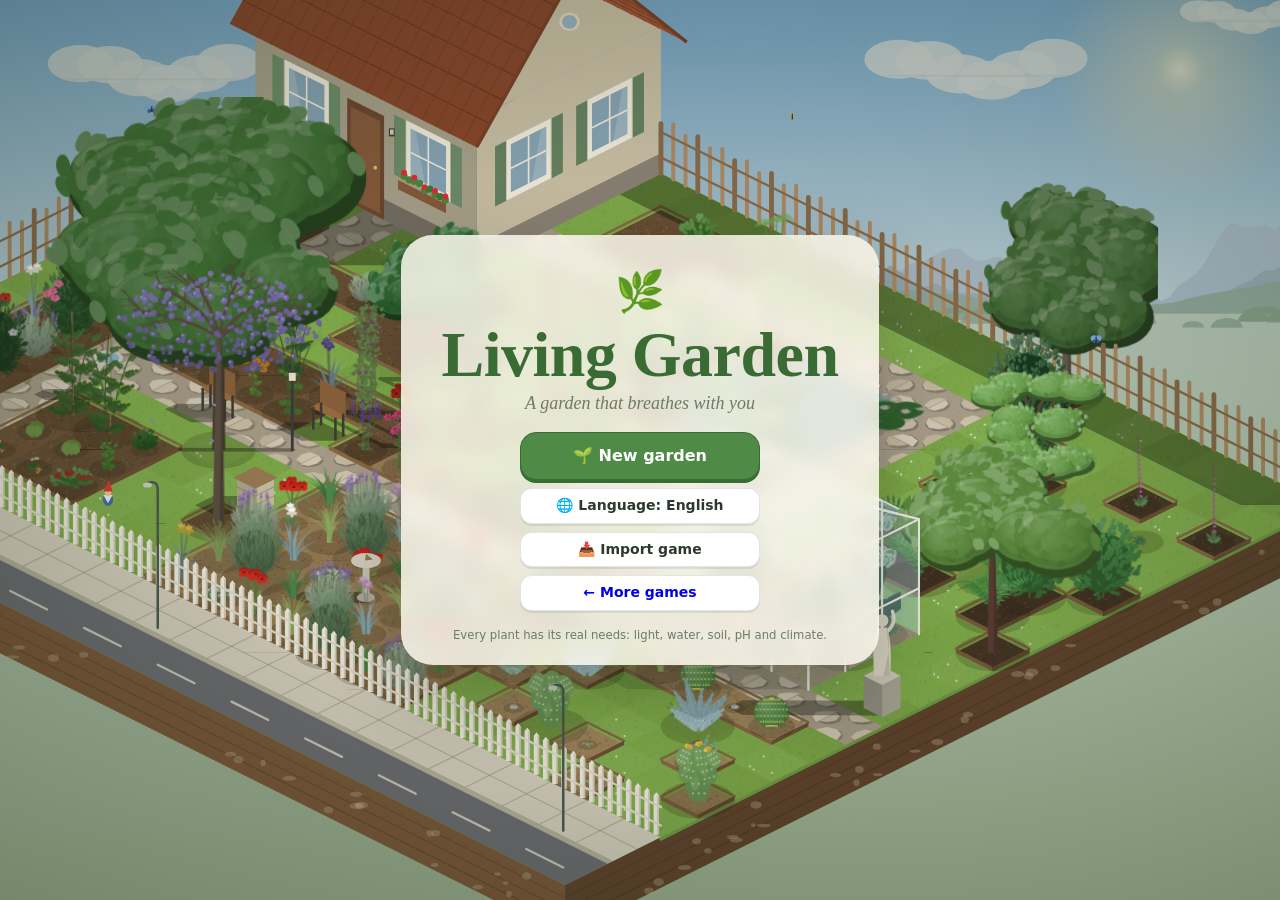
==== commit 5c04fed1: "Jardín Vivo: cada partida nueva arma un terreno distinto - Cambian la forma y el lugar de las parcel" ====
--- a/jardin-vivo/index.html
+++ b/jardin-vivo/index.html
@@ -452,10 +452,11 @@
     thirstyDone: (n, m) => `💧 Regaste ${n} ${n === 1 ? 'planta' : 'plantas'} (agua: ${m}).`, waterBill: m => `Cuenta del agua: ${m}.`,
     dripTip: 'Para no regar a mano, pon riego por goteo en los canteros (Construir).', dripOn: v => `Riego por goteo: mantiene la humedad cerca de ${v}.`,
     dripWhere: 'El goteo va sobre un cantero.',
-    parcels: ['Tu jardín', 'Lomita soleada', 'Rincón de la vertiente', 'Pedregal', 'Bosquecito'],
-    parcelDesc: ['La casa de la abuela.', 'Suelo arenoso y pobre, a pleno sol: perfecto para hierbas mediterráneas y bulbos.',
-      'Tierra arcillosa siempre húmeda, con un estanque natural: ideal para plantas de pantano.',
-      'Grava y suelo calcáreo muy seco: el paraíso de cactus y suculentas.', 'Suelo ácido de hojarasca bajo un viejo arce: helechos, eléboros y plantas de sombra.'],
+    // por tipo de suelo: en cada partida las parcelas cambian de lugar
+    parcels: { home: 'Tu jardín', sandy: 'Lomita soleada', wet: 'Rincón de la vertiente', rocky: 'Pedregal', forest: 'Bosquecito' },
+    parcelDesc: { home: 'La casa de la abuela.', sandy: 'Suelo arenoso y pobre, a pleno sol: perfecto para hierbas mediterráneas y bulbos.',
+      wet: 'Tierra arcillosa siempre húmeda, con un estanque natural: ideal para plantas de pantano.',
+      rocky: 'Grava y suelo calcáreo muy seco: el paraíso de cactus y suculentas.', forest: 'Suelo ácido de hojarasca bajo árboles viejos: helechos, eléboros y plantas de sombra.' },
     yours: 'Tuya', buy: 'Comprar', moveNow: n => `Ahora toca el cantero donde quieres llevar: ${n}. (Esc para cancelar)`,
     rotL: 'Girar la vista (Q)', rotR: 'Girar la vista (E)', north: 'El norte del jardín',
     lensTitle: 'Ver', lens: { light: ['Luz', 'Horas de sol directo hoy en cada casilla'], water: ['Humedad', 'Humedad del suelo'], soil: ['Suelo', 'Tipo de suelo'], ph: ['pH', 'Acidez del suelo'], feed: ['Nutrientes', 'Fertilidad del suelo'] },
@@ -696,10 +697,10 @@
     thirstyDone: (n, m) => `💧 You watered ${n} ${n === 1 ? 'plant' : 'plants'} (water: ${m}).`, waterBill: m => `Water bill: ${m}.`,
     dripTip: 'To stop watering by hand, add drip irrigation to your beds (Build).', dripOn: v => `Drip irrigation: keeps moisture near ${v}.`,
     dripWhere: 'Drip goes on a bed.',
-    parcels: ['Your garden', 'Sunny knoll', 'Spring corner', 'Rock garden', 'Little woods'],
-    parcelDesc: ['Grandma\'s house.', 'Poor, sandy soil in full sun: perfect for Mediterranean herbs and bulbs.',
-      'Always-moist clay with a natural pond: ideal for bog plants.',
-      'Gravel and very dry, limy soil: a paradise for cacti and succulents.', 'Acidic leaf-litter soil under an old maple: ferns, hellebores and shade plants.'],
+    parcels: { home: 'Your garden', sandy: 'Sunny knoll', wet: 'Spring corner', rocky: 'Rock garden', forest: 'Little woods' },
+    parcelDesc: { home: 'Grandma\'s house.', sandy: 'Poor, sandy soil in full sun: perfect for Mediterranean herbs and bulbs.',
+      wet: 'Always-moist clay with a natural pond: ideal for bog plants.',
+      rocky: 'Gravel and very dry, limy soil: a paradise for cacti and succulents.', forest: 'Acidic leaf-litter soil under old trees: ferns, hellebores and shade plants.' },
     yours: 'Yours', buy: 'Buy', moveNow: n => `Now tap the bed where you want to move: ${n}. (Esc to cancel)`,
     rotL: 'Rotate the view (Q)', rotR: 'Rotate the view (E)', north: 'Garden north',
     lensTitle: 'View', lens: { light: ['Light', 'Hours of direct sun today on each tile'], water: ['Moisture', 'Soil moisture'], soil: ['Soil', 'Soil type'], ph: ['pH', 'Soil acidity'], feed: ['Nutrients', 'Soil fertility'] },
@@ -1615,14 +1616,16 @@
 const GATE_X = 3;                       // la reja de entrada, en el borde de la calle (y = GH)
 const START_MONEY = 300;
 
-// Parcelas: la primera es tuya; las otras se compran y cada una tiene su propio suelo
-const PARCELS = [
+// Parcelas: la primera es tuya; las otras se compran y cada una tiene su propio suelo.
+// En cada partida cambian de forma y de lugar (layoutParcels); estas son las del jardín clásico de la portada.
+const CLASSIC_PARCELS = [
   { x0: 0, y0: 0, x1: 10, y1: GH, price: 0, soil: 'home' },
   { x0: 10, y0: 9, x1: 17, y1: GH, price: 900, soil: 'sandy' },
   { x0: 10, y0: 0, x1: 17, y1: 9, price: 1600, soil: 'wet' },
   { x0: 17, y0: 9, x1: 24, y1: GH, price: 2600, soil: 'rocky' },
   { x0: 17, y0: 0, x1: 24, y1: 9, price: 4200, soil: 'forest' }
 ];
+const PARCELS = CLASSIC_PARCELS.map(p => ({ ...p }));
 
 // Cosas que se pueden construir. tile = cambia el suelo; w/h = ocupa varias casillas
 const BUILD = {
@@ -1680,7 +1683,8 @@
 const G = {};
 
 // ---------- Crear un jardín nuevo ----------
-function newGarden(seed, climate) {
+// classic = el jardín de siempre (portada y partidas guardadas antes de que los terrenos cambiaran)
+function newGarden(seed, climate, classic) {
   setClimate(climate);
   Object.assign(G, {
     v: 1, seed: seed || (Math.random() * 1e9) | 0, climate: climate && CLIMATES[climate] ? climate : 'santiago', day: 0, hour: 7.5, speed: 1,
@@ -1693,9 +1697,22 @@
     // la abuela dejó semillas en el cobertizo
     inv: { calendula: 4, lettuce: 4, tagetes: 3, sunflower: 2, basil: 2 }
   });
-  const r = rng(G.seed);
-  for (let y = 0; y < GH; y++) for (let x = 0; x < GW; x++) G.tiles.push(makeTile(x, y, r));
+  const r = rng(G.seed), rl = rng(G.seed ^ 0x5bd1e995);
+  PARCELS.splice(0, PARCELS.length, ...(classic ? CLASSIC_PARCELS.map(p => ({ ...p })) : layoutParcels(rl)));
+  G.map = classic ? { classic: 1, spring: { p: 2, x: 14, y: 4 } } : {};
+  for (let y = 0; y < GH; y++) for (let x = 0; x < GW; x++) G.tiles.push(makeTile(x, y));
   G.pots = WINDOWS.flatMap((_, w) => Array.from({ length: POTS_PER_WINDOW }, (_, k) => makePot(w * POTS_PER_WINDOW + k)));
+  G.w = makeWeather(0, null, r);
+  G.w.cloud = 0.1; G.w.rain = 0; G.w.kind = 'sun'; G.w.tmax = 21; G.w.tmin = 8;
+  G.wNext = makeWeather(1, G.w, r);
+  if (classic) classicGarden(); else randomGarden(rl);
+  for (const p of G.plants) if (tileAt(p.x, p.y).own) G.herb[p.sp] = 1;
+  computeLight();
+  for (const t of G.tiles) resetMoistStats(t);
+  updateBeauty();
+}
+
+function classicGarden() {
   // camino de la puerta de la casa a la reja
   for (let y = HOUSE.y1; y < GH; y++) setType(GATE_X, y, 'path');
   for (let x = HOUSE.x1; x < HOUSE.x1 + 2; x++) setType(x, 3, 'path');
@@ -1704,8 +1721,8 @@
   for (let x = 4; x < 9; x++) setType(x, 7, 'bed');
   setType(6, 8, 'bed'); setType(7, 8, 'bed');
   for (let x = 7; x < 10; x++) for (let y = 1; y < 3; y++) setType(x, y, 'bed');
-  // la abuela abonaba sus canteros: tierra franca, rica y casi neutra
-  for (const t of G.tiles) if (t.t === 'bed' && t.parcel === 0) Object.assign(t, { drain: 0.52, ph: 6.8, ph0: 6.9, org: 0.5, fert: 0.55 });
+  grandmaBeds();
+  oldTreeSoil(7, 13);
   addPlant('walnut', 7, 13, { g: 1, hp: 95, old: 1 });
   addPlant('rose', 1, 6, { g: 1, hp: 55, old: 1 });          // la rosa de la abuela, a la sombra de la casa
   addPlant('rosemary', 2, 8, { g: 1, hp: 90 });
@@ -1720,25 +1737,228 @@
   addPlant('hellebore', 22, 3, { g: 1, hp: 90 });
   addPlant('agave', 21, 14, { g: 1, hp: 95 });
   addPlant('opuntia', 19, 16, { g: 1, hp: 95 });
-  for (const p of G.plants) if (tileAt(p.x, p.y).own) G.herb[p.sp] = 1;
-  G.w = makeWeather(0, null, r);
-  G.w.cloud = 0.1; G.w.rain = 0; G.w.kind = 'sun'; G.w.tmax = 21; G.w.tmin = 8;
-  G.wNext = makeWeather(1, G.w, r);
-  computeLight();
+}
+// la abuela abonaba sus canteros: tierra franca, rica y casi neutra
+function grandmaBeds() {
+  for (const t of G.tiles) if (t.t === 'bed' && t.parcel === 0) Object.assign(t, { drain: 0.52, ph: 6.8, ph0: 6.9, org: 0.5, fert: 0.55 });
+}
+// bajo un árbol viejo la tierra es más rica y algo más ácida (hojarasca de muchos años)
+function oldTreeSoil(tx, ty) {
+  for (const t of G.tiles) {
+    if (t.parcel !== 0 || t.t === 'bed' || Math.hypot(t.x - tx, t.y - ty) >= 4) continue;
+    t.org = clamp(t.org + 0.2, 0, 1); t.fert = clamp(t.fert + 0.1, 0, 1);
+    if (t.ph > 6.5) t.ph = t.ph0 = clamp(t.ph - 0.35, 4.8, 8.6);
+  }
+}
+
+// ---------- Un terreno distinto en cada partida ----------
+// La casa, la reja y el camino entre ellas no se mueven; todo lo demás sale del azar de la partida.
+const PARCEL_PRICES = [900, 1600, 2600, 4200];
+function layoutParcels(r) {
+  const ri = (a, b) => a + Math.floor(r() * (b - a + 1));
+  const hx = ri(9, 11), sx = ri(hx + 6, GW - 6), syL = ri(7, 11), syR = ri(7, 11);
+  const soils = shuffleR(['sandy', 'wet', 'rocky', 'forest'], r);
+  // los precios suben al alejarse de la casa y de la calle
+  const cells = [[hx, syL, sx, GH], [hx, 0, sx, syL], [sx, syR, GW, GH], [sx, 0, GW, syR]];
+  return [{ x0: 0, y0: 0, x1: hx, y1: GH, price: 0, soil: 'home' }]
+    .concat(cells.map(([x0, y0, x1, y1], i) => ({ x0, y0, x1, y1, price: PARCEL_PRICES[i], soil: soils[i] })));
+}
+function shuffleR(a, r) {
+  a = a.slice();
+  for (let i = a.length - 1; i > 0; i--) { const j = Math.floor(r() * (i + 1)); [a[i], a[j]] = [a[j], a[i]]; }
+  return a;
+}
+// Lo más frío de un invierno normal en esta ciudad: las plantas que la abuela dejó lo aguantan
+function climateLow() {
+  let m = 99;
+  for (let yd = 0; yd < DAYS_YEAR; yd++) m = Math.min(m, CL.normals(yd).tmin);
+  return m - 2;
+}
+// Horas de frío de un invierno normal (lo que piden cerezos, magnolios y peonías para florecer)
+function climateChill() {
+  let n = 0;
+  for (let yd = 0; yd < DAYS_YEAR; yd++) if (yd >= 26 || yd < 2) { const c = CL.normals(yd); n += chillHours({ tmin: c.tmin, tmax: c.tmax }); }
+  return n;
+}
+function randomGarden(r) {
+  const H = HOUSE, home = PARCELS[0], low = climateLow(), chill = climateChill(), ri = (a, b) => a + Math.floor(r() * (b - a + 1));
+  let rain = 0;
+  for (let yd = 0; yd < DAYS_YEAR; yd++) rain += CL.normals(yd).rainP / DAYS_YEAR;
+  // solo especies que se dan en esta ciudad: aguantan su invierno, reciben el frío que piden, toleran su suelo y su lluvia
+  const hardy = ids => ids.filter(id => {
+    const sp = SP[id];
+    return sp.minT <= low && (sp.chill || 0) <= chill * 0.8 && CL.ph >= sp.ph[0] - 0.3 && CL.ph <= sp.ph[1] + 0.3 &&
+      !(rain > 0.3 && (sp.water === 'low' || sp.water === 'xeric'));
+  });
+  const pickR = a => a[Math.floor(r() * a.length)];
+  const free = (x, y, p = 0) => { const t = tileAt(x, y); return !!t && t.parcel === p && t.t === 'grass' && !t.plant && !t.obj; };
+  const nearHouse = (x, y) => x >= H.x0 - 1 && x <= H.x1 && y >= H.y0 - 1 && y <= H.y1;
+  // ¿se puede caminar desde la reja hasta todo el pasto del jardín? (nada queda encerrado)
+  const walk = t => t.parcel === 0 && (t.t === 'grass' || t.t === 'path') && !t.plant && (!t.obj || BUILD[G.structs.find(s => s.id === t.obj).k].walk);
+  const connected = () => {
+    const seen = new Set([idx(GATE_X, GH - 1)]), q = [[GATE_X, GH - 1]];
+    while (q.length) {
+      const [x, y] = q.pop();
+      for (const [dx, dy] of [[1, 0], [-1, 0], [0, 1], [0, -1]]) {
+        const t = tileAt(x + dx, y + dy);
+        if (t && !seen.has(idx(t.x, t.y)) && walk(t)) { seen.add(idx(t.x, t.y)); q.push([t.x, t.y]); }
+      }
+    }
+    return G.tiles.every(t => !walk(t) || seen.has(idx(t.x, t.y)));
+  };
+  // prueba un cambio y lo deshace si deja algún rincón encerrado
+  const tryBeds = cells => { for (const t of cells) t.t = 'bed'; if (connected()) return true; for (const t of cells) t.t = 'grass'; return false; };
+  // la abuela le preparó la tierra a cada planta suya: más suelta para las de poco riego, con el pH que les gusta
+  const suitSoil = (x, y, id) => {
+    const t = tileAt(x, y), sp = SP[id], dry = sp.water === 'low' || sp.water === 'xeric';
+    t.drain = lerp(sp.drain[0], sp.drain[1], dry ? 0.8 : 0.5);
+    t.ph = t.ph0 = clamp(t.ph, sp.ph[0] + 0.1, sp.ph[1] - 0.1);
+    if (dry) t.org = Math.min(t.org, 0.3);
+  };
+  // un lugar libre al azar dentro de una parcela, lejos de sus bordes si se puede
+  const spot = (p, ok, tries = 300) => {
+    const pc = PARCELS[p];
+    for (let i = 0; i < tries; i++) {
+      const m = i < tries / 2 ? 1 : 0, x = ri(pc.x0 + m, pc.x1 - 1 - m), y = ri(pc.y0 + m, pc.y1 - 1 - m);
+      if (free(x, y, p) && (!ok || ok(x, y))) return [x, y];
+    }
+    return null;
+  };
+  // caminos: de la casa a la reja (siempre) y a veces uno que sale por el costado de la casa
+  for (let y = H.y1; y < GH; y++) setType(GATE_X, y, 'path');
+  if (r() < 0.6) { const y = ri(1, 3); for (let x = H.x1; x < Math.min(home.x1, H.x1 + ri(2, 4)); x++) setType(x, y, 'path'); }
+  // el árbol viejo de la abuela, con su banca
+  const tree = spot(0, (x, y) => y >= H.y1 + 2 && y <= GH - 3 && Math.abs(x - GATE_X) >= 2 && x <= home.x1 - 2);
+  const trees = hardy(['walnut', 'walnut', 'jacaranda', 'olive', 'cherry', 'magnolia']);
+  if (tree) {
+    const id = pickR(trees.length ? trees : ['olive']);
+    oldTreeSoil(tree[0], tree[1]);
+    suitSoil(tree[0], tree[1], id);
+    addPlant(id, tree[0], tree[1], { g: 1, hp: 95, old: 1 });
+    const seat = spot(0, (x, y) => { const d = Math.hypot(x - tree[0], y - tree[1]); return d >= 1.4 && d <= 2.3 && x !== GATE_X; }, 120);
+    if (seat) {
+      addStruct('bench', seat[0], seat[1]);
+      // unas piedras desde el camino hasta la banca
+      const dir = Math.sign(seat[0] - GATE_X);
+      if (r() < 0.6) for (let x = GATE_X + dir; x !== seat[0]; x += dir) { if (!free(x, seat[1])) break; setType(x, seat[1], 'path'); }
+    }
+  }
+  // las parcelas vecinas: estanque con vertiente, bosquecito, pedregal y lomita
+  for (let p = 1; p < PARCELS.length; p++) {
+    const pc = PARCELS[p];
+    if (pc.soil === 'wet') {
+      const s = spot(p, null) || [pc.x0 + 2, pc.y0 + 2], pond = [s], want = ri(4, 7);
+      setType(s[0], s[1], 'water');
+      for (let i = 0; i < 80 && pond.length < want; i++) {
+        const [bx, by] = pickR(pond), [dx, dy] = pickR([[1, 0], [-1, 0], [0, 1], [0, -1]]), x = bx + dx, y = by + dy;
+        if (free(x, y, p) && x > pc.x0 && x < pc.x1 - 1 && y > pc.y0 && y < pc.y1 - 1) { setType(x, y, 'water'); pond.push([x, y]); }
+      }
+      G.map.spring = { p, x: pond.reduce((a, c) => a + c[0], 0) / pond.length, y: pond.reduce((a, c) => a + c[1], 0) / pond.length };
+      for (let i = ri(0, 2); i > 0; i--) {
+        const b = spot(p, (x, y) => nearWater(x, y));
+        const id = pickR(hardy(['yellowiris', 'calla', 'papyrus']));
+        if (b && id) addPlant(id, b[0], b[1], { g: 1, hp: 90 });
+      }
+    } else if (pc.soil === 'forest') {
+      const a = spot(p, null);
+      const big = hardy(['maple', 'maple', 'magnolia', 'cherry']);
+      if (a) addPlant(pickR(big.length ? big : ['maple']), a[0], a[1], { g: 1, hp: 95, old: 1 });
+      const b = r() < 0.5 && big.length && spot(p, (x, y) => !a || Math.hypot(x - a[0], y - a[1]) >= 3);
+      if (b) addPlant(pickR(big), b[0], b[1], { g: 0.9, hp: 90 });
+    } else if (pc.soil === 'rocky') {
+      for (let i = ri(2, 3); i > 0; i--) {
+        const c = spot(p, (x, y) => !G.plants.some(q => Math.abs(q.x - x) <= 1 && Math.abs(q.y - y) <= 1));
+        const id = pickR(hardy(['agave', 'opuntia', 'aloe', 'barrel', 'sempervivum']));
+        if (c && id) addPlant(id, c[0], c[1], { g: 1, hp: 95 });
+      }
+    } else if (pc.soil === 'sandy') {
+      for (let i = ri(0, 3); i > 0; i--) {
+        const c = spot(p, null);
+        const id = pickR(hardy(['stipa', 'poppy', 'thyme', 'lavender']));
+        if (c && id) addPlant(id, c[0], c[1], { g: 1, hp: 90 });
+      }
+    }
+  }
+  // con los árboles en su lugar ya se sabe cuánto sol recibe cada rincón, hoy y en pleno verano
+  // (una planta de sombra tiene que aguantar también los días largos)
+  G.day = 19; computeLight();
+  for (const t of G.tiles) t.sunS = t.sun;
+  G.day = 0; computeLight();
   for (const t of G.tiles) resetMoistStats(t);
-  updateBeauty();
-}
-
-function makeTile(x, y, r) {
+  // plantas de sombra bajo los árboles del bosquecito
+  const fp = PARCELS.findIndex(p => p.soil === 'forest');
+  const shady = G.tiles.filter(t => t.parcel === fp && free(t.x, t.y, fp) && t.sunS <= 6).sort((a, b) => a.sunS - b.sunS);
+  for (let i = ri(2, 4); i > 0 && shady.length; i--) {
+    const t = shady.splice(Math.floor(r() * Math.min(4, shady.length)), 1)[0];
+    const id = pickR(hardy(['fern', 'fern', 'hellebore', 'hosta', 'foxglove']).filter(id => SP[id].sun[1] + 0.5 >= t.sunS));
+    if (id) addPlant(id, t.x, t.y, { g: 1, hp: 90 });
+  }
+  // los canteros de la abuela: dos a cuatro manchones, el primero en el lugar más soleado
+  const shapes = [[5, 1], [1, 5], [4, 1], [1, 4], [3, 2], [2, 3], [2, 2], [4, 2], [2, 4], [3, 3]];
+  const around = [[-1, 0], [1, 0], [0, -1], [0, 1], [1, 1], [-1, -1], [1, -1], [-1, 1]];
+  const okBed = (x, y) => free(x, y) && !nearHouse(x, y) && !(tree && Math.abs(x - tree[0]) <= 1 && Math.abs(y - tree[1]) <= 1) &&
+    !around.some(([dx, dy]) => { const n = tileAt(x + dx, y + dy); return n && n.t === 'bed'; });
+  // al menos 14 casillas, y varias con 6 horas de sol o más (para sembrar y para rescatar el rosal)
+  let bedN = 0;
+  const sunnyBeds = () => G.tiles.filter(t => t.parcel === 0 && t.t === 'bed' && t.sun >= 6).length;
+  for (let n = 0; n < 6 && (n < 2 || bedN < 14 || sunnyBeds() < 6); n++) {
+    const options = [];
+    for (let k = 0; k < 160; k++) {
+      const [w, h] = pickR(shapes), x0 = ri(0, home.x1 - w), y0 = ri(0, GH - 1 - h), cells = [];
+      for (let y = y0; y < y0 + h; y++) for (let x = x0; x < x0 + w; x++) cells.push(tileAt(x, y));
+      if (!cells.every(t => okBed(t.x, t.y))) continue;
+      const sun = cells.reduce((a, t) => a + t.sun, 0) / cells.length;
+      if (sun >= (n === 0 || sunnyBeds() < 6 ? 6 : 3.5)) options.push({ cells, score: n === 0 ? sun : sun + r() * 4 });
+    }
+    const best = options.sort((a, b) => b.score - a.score).find(o => tryBeds(o.cells));
+    if (best) bedN += best.cells.length;
+  }
+  // el rosal de la abuela quedó en el rincón más sombrío junto a la casa
+  const rt = G.tiles.filter(t => free(t.x, t.y) && nearHouse(t.x, t.y) && t.x !== GATE_X).sort((a, b) => a.sun - b.sun).find(t => tryBeds([t]));
+  if (rt) for (const [dx, dy] of shuffleR([[1, 0], [-1, 0], [0, 1], [0, -1]], r)) {
+    const n = tileAt(rt.x + dx, rt.y + dy);
+    if (n && free(n.x, n.y) && nearHouse(n.x, n.y) && n.x !== GATE_X && tryBeds([n])) break;
+  }
+  grandmaBeds();
+  if (rt) addPlant('rose', rt.x, rt.y, { g: 1, hp: 55, old: 1 });
+  // otras plantas que la abuela cuidó por años, cada una donde se siente bien; quedan canteros libres para sembrar
+  const pool = shuffleR(hardy(['rosemary', 'lavender', 'geranium', 'agapanthus', 'iris', 'hydrangea', 'fuchsia', 'calla', 'camellia', 'peony',
+    'salvia', 'boxwood', 'alstroemeria', 'strelitzia', 'aloe', 'daisy', 'thyme', 'jasmine']), r);
+  const keep = ri(3, 5);
+  let placed = 0;
+  for (const id of pool) {
+    const beds = G.tiles.filter(t => t.parcel === 0 && t.t === 'bed' && !t.plant), sunny = beds.filter(t => t.sun >= 6).length;
+    if (placed >= keep || beds.length <= 9) break;
+    let bt = null, bc = 0.8;
+    for (const t of beds) {
+      if ((t.sun >= 6 && sunny <= 5) || t.sunS > SP[id].sun[1] + 0.5) continue;
+      const c = evaluate(SP[id], t, null, G.w, true).cond;
+      if (c > bc) { bc = c; bt = t; }
+    }
+    if (!bt) continue;
+    suitSoil(bt.x, bt.y, id);
+    addPlant(id, bt.x, bt.y, { g: 0.6 + r() * 0.4, hp: 80 + ri(0, 15) });
+    placed++;
+  }
+  // a veces también un frutal chico en el pasto
+  const fruit = hardy(['lemon', 'olive', 'cherry']);
+  if (fruit.length && r() < 0.6) {
+    const f = spot(0, (x, y) => !nearHouse(x, y) && tileAt(x, y).sun >= 7 && !G.plants.some(q => isTree(spOf(q)) && Math.hypot(q.x - x, q.y - y) < 4));
+    if (f) {
+      const id = pickR(fruit), p = addPlant(id, f[0], f[1], { g: 0.85, hp: 85 });
+      if (connected()) suitSoil(f[0], f[1], id); else removePlant(p);
+    }
+  }
+}
+
+function makeTile(x, y) {
   const p = parcelOf(x, y), soil = PARCELS[p].soil;
   const n1 = noise2(x / 4, y / 4, G.seed), n2 = noise2(x / 3 + 9, y / 3, G.seed + 7);
   let drain = 0.48 + CL.drain + (n1 - 0.5) * 0.3, ph = CL.ph + (n2 - 0.5) * 0.7, org = 0.25 + n2 * 0.15 + (CL.ph < 6.2 ? 0.15 : 0), fert = 0.35 + n1 * 0.15;
   if (soil === 'home') {
-    // junto a la casa la tierra quedó compactada (arcillosa); bajo el nogal es más rica
+    // junto a la casa la tierra quedó compactada (arcillosa)
     const dh = Math.hypot(x - 3, y - 2.5);
     if (dh < 7) drain -= (7 - dh) * 0.035;
-    const dw = Math.hypot(x - 7, y - 13);
-    if (dw < 4) { org += 0.2; ph -= 0.35; fert += 0.1; }
     ph = clamp(ph, 4.8, 8.6);
   } else if (soil === 'sandy') { drain = 0.78 + n1 * 0.12; ph = 7.0 + (n2 - 0.5) * 0.4; org = 0.12; fert = 0.2; }
   else if (soil === 'wet') { drain = 0.16 + n1 * 0.16; ph = 6.6 + (n2 - 0.5) * 0.4; org = 0.55; fert = 0.5; }
@@ -2012,7 +2232,7 @@
 
 function hourTick(h) {
   const w = G.w, T = tempAt(w, h), k = Math.floor(h * 2) % 48;
-  const raining = w.rain > 0 && h >= 4 && h < 4 + Math.min(18, w.rain * 0.6);
+  const raining = w.rain > 0 && h >= 4 && h < 4 + Math.min(18, w.rain * 0.6), spring = G.map && G.map.spring;
   for (const t of G.tiles) {
     if (t.t === 'house') continue;
     if (t.t === 'water') { t.moist = 1; continue; }
@@ -2024,7 +2244,7 @@
     if (raining && !t.gh) t.moist += 0.06;
     const fc = 0.5 + 0.35 * (1 - t.drain) + 0.12 * t.org;
     if (t.moist > fc) t.moist -= (t.moist - fc) * (0.12 + 0.55 * t.drain);
-    if (t.parcel === 2) t.moist = Math.max(t.moist, 0.62 - Math.hypot(t.x - 14, t.y - 4) * 0.05); // vertiente
+    if (spring && t.parcel === spring.p) t.moist = Math.max(t.moist, 0.62 - Math.hypot(t.x - spring.x, t.y - spring.y) * 0.05); // vertiente
     if (nearWater(t.x, t.y)) t.moist = Math.max(t.moist, 0.78);
     t.moist = clamp(t.moist, 0, 1);
     t.mSum += t.moist; t.mN++;
@@ -2349,7 +2569,7 @@
 function serialize() {
   const r3 = v => (typeof v === 'number' ? Math.round(v * 1000) / 1000 : v);
   return JSON.stringify({
-    v: 1, seed: G.seed, climate: G.climate, day: G.day, hour: G.hour, money: G.money, rep: G.rep, repMax: G.repMax, open: G.open, price: G.price,
+    v: 1, seed: G.seed, climate: G.climate, map: G.map, parcels: PARCELS, day: G.day, hour: G.hour, money: G.money, rep: G.rep, repMax: G.repMax, open: G.open, price: G.price,
     nextId: G.nextId, owned: G.owned, w: G.w, wNext: G.wNext, stats: G.stats, today: G.today, herb: G.herb, goal: G.goal, goalsDone: G.goalsDone,
     orders: G.orders, orderDay: G.orderDay, speed: G.speed, hose: G.hose || 0, inv: G.inv,
     tiles: G.tiles.map(t => TILE_KEYS.map(k => r3(t[k]))),
@@ -2362,7 +2582,13 @@
 function deserialize(json) {
   const d = JSON.parse(json);
   if (!d || d.v !== 1) return false;
-  newGarden(d.seed, d.climate || 'santiago');
+  // las partidas guardadas antes de que cada jardín fuera distinto no traen sus parcelas: son el jardín clásico
+  newGarden(d.seed, d.climate || 'santiago', !d.parcels);
+  if (d.parcels) {
+    PARCELS.splice(0, PARCELS.length, ...d.parcels.map(p => ({ ...p })));
+    for (const t of G.tiles) t.parcel = parcelOf(t.x, t.y);
+  }
+  if (d.map) G.map = d.map;
   Object.assign(G, {
     day: d.day, hour: d.hour, money: d.money, rep: d.rep, repMax: d.repMax, open: d.open, price: d.price, nextId: d.nextId,
     owned: d.owned, w: d.w, wNext: d.wNext, stats: d.stats, today: d.today, herb: d.herb, goal: d.goal, orders: d.orders || [],
@@ -5608,7 +5834,7 @@
   G.stats.parcels = (G.stats.parcels || 0) + 1;
   fxSparkle((pc.x0 + pc.x1) / 2, (pc.y0 + pc.y1) / 2, '#fff2a0');
   Sound.sfx.fanfare();
-  toast(L().parcelBought(L().parcels[i]), 'good');
+  toast(L().parcelBought(L().parcels[pc.soil]), 'good');
   changed();
   return true;
 }
@@ -5992,7 +6218,7 @@
     if (!G.hose) html += `<button class="btn" data-act="hose">🚿 ${esc(T.buyHose)} · ${money(HOSE_COST)}</button>`;
     html += `</div><p class="hint">${esc(G.hose ? T.hoseOn : T.canOn)} ${esc(T.dripTip)}</p>`;
   } else if (tool === 'land') {
-    html += `<div class="trayrow wrap">` + PARCELS.map((p, i) => i === 0 ? '' : `<div class="parcel ${G.owned[i] ? 'owned' : ''}"><b>${esc(T.parcels[i])}</b><small>${esc(T.parcelDesc[i])}</small>
+    html += `<div class="trayrow wrap">` + PARCELS.map((p, i) => i === 0 ? '' : `<div class="parcel ${G.owned[i] ? 'owned' : ''}"><b>${esc(T.parcels[p.soil])}</b><small>${esc(T.parcelDesc[p.soil])}</small>
       ${G.owned[i] ? `<em>✓ ${esc(T.yours)}</em>` : `<button class="btn small" data-buy="${i}">${esc(T.buy)} ${money(p.price)}</button>`}</div>`).join('') + `</div>`;
   } else if (tool === 'move' && UI.moving) {
     html += `<p class="hint">${esc(T.moveNow(spName(spOf(UI.moving))))}</p>`;
@@ -6123,7 +6349,7 @@
   const p = t.plant, T = L();
   let html = '';
   if (!t.own && t.pot) return `<h3>${esc(T.potEmpty)}</h3><p class="muted">${esc(T.potLocked)}</p><button class="btn good" data-act="buypot">🪴 ${esc(T.potBuy(money(POT_PRICE)))}</button>`;
-  if (!t.own) return `<h3>${esc(T.parcels[t.parcel])}</h3><p class="muted">${esc(T.parcelDesc[t.parcel])}</p><button class="btn" data-buy="${t.parcel}">${esc(T.buy)} ${money(PARCELS[t.parcel].price)}</button>`;
+  if (!t.own) return `<h3>${esc(T.parcels[PARCELS[t.parcel].soil])}</h3><p class="muted">${esc(T.parcelDesc[PARCELS[t.parcel].soil])}</p><button class="btn" data-buy="${t.parcel}">${esc(T.buy)} ${money(PARCELS[t.parcel].price)}</button>`;
   if (p) {
     const sp = spOf(p), hp = Math.round(p.hp);
     html += `<div class="phead"><img src="${speciesThumb(sp, 76)}" alt=""><div><h3>${esc(spName(sp))}</h3><i>${esc(sp.la)}</i>
@@ -6546,7 +6772,7 @@
 
 function confirmBuy(i) {
   const pc = PARCELS[i], T = L();
-  openModal(() => modalHead(T.parcels[i], T.parcelDesc[i]) + `<p>${esc(T.buyAsk(money(pc.price)))}</p><div class="acts"><button class="btn" data-close>${esc(T.cancel)}</button><button class="btn good" data-yes="1">${esc(T.buy)} ${money(pc.price)}</button></div>`);
+  openModal(() => modalHead(T.parcels[pc.soil], T.parcelDesc[pc.soil]) + `<p>${esc(T.buyAsk(money(pc.price)))}</p><div class="acts"><button class="btn" data-close>${esc(T.cancel)}</button><button class="btn good" data-yes="1">${esc(T.buy)} ${money(pc.price)}</button></div>`);
   UI.modal.onclick = e => { if (e.target.closest('[data-yes]')) { closeModal(); actBuyParcel(i); renderTray(); } };
 }
 
@@ -6747,7 +6973,7 @@
     html = `<b>${esc(L().build[UI.build][0])}</b> · ${money(b.cost)}` + (err ? `<small>${esc(err)}</small>` : '');
   } else if (UI.tool === 'land') {
     if (R.preview) R.preview.hover = t.own ? -1 : t.parcel;
-    if (!t.own) html = `<b>${esc(L().parcels[t.parcel])}</b> · ${money(PARCELS[t.parcel].price)}<small>${esc(L().parcelDesc[t.parcel])}</small>`;
+    if (!t.own) { const pc = PARCELS[t.parcel]; html = `<b>${esc(L().parcels[pc.soil])}</b> · ${money(pc.price)}<small>${esc(L().parcelDesc[pc.soil])}</small>`; }
   } else if (UI.tool === 'care') {
     html = `<b>${esc(L().care[UI.care][0])}</b>${CARE[UI.care].cost ? ' · ' + money(CARE[UI.care].cost) : ''}`;
   } else if (UI.tool === 'move' && UI.moving) {
@@ -6850,7 +7076,7 @@
 
 // ---------- Jardín de muestra (pantalla de título y portada) ----------
 function demoGarden(climate) {
-  newGarden(4242, climate);
+  newGarden(4242, climate, true);
   G.owned = G.owned.map(() => true);
   for (const t of G.tiles) t.own = true;
   G.day = 8; G.hour = 17.6; G.open = true; G.rep = 4.2; G.repMax = 4.2;
@@ -6945,7 +7171,9 @@
 
 function boot() {
   initRender();
-  demoGarden(COVER ? new URLSearchParams(location.search).get('cl') : undefined);
+  const q0 = new URLSearchParams(location.search);
+  // ?cover&seed=123 muestra el terreno con que empezaría una partida nueva (para revisar los mapas)
+  if (COVER && q0.get('seed')) { newGarden(+q0.get('seed'), q0.get('cl') || undefined); G.hour = 15; } else demoGarden(COVER ? q0.get('cl') : undefined);
   buildUI();
   bindInput();
   if (COVER) {
@@ -6960,7 +7188,7 @@
     if (q.get('rain')) Object.assign(G.w, { rain: 16, cloud: 0.92, kind: 'rain' });
     if (q.get('frost')) Object.assign(G.w, { tmin: -3 });
     // algunos visitantes paseando por el jardín
-    const spots = [[3, 9, 1], [7, 12, -1], [11, 12, 1], [16, 9, -1], [16, 5, 1], [12, 2, 1], [20, 12, -1], [3, 15, -1], [14, 12, 1]];
+    const spots = q.get('seed') ? [] : [[3, 9, 1], [7, 12, -1], [11, 12, 1], [16, 9, -1], [16, 5, 1], [12, 2, 1], [20, 12, -1], [3, 15, -1], [14, 12, 1]];
     spots.forEach(([x, y, d]) => {
       const v = spawnVisitor(true);
       Object.assign(v, { x: x + 0.5, y: y + 0.5, state: 'look', fx: d, fy: -d, wait: 99, paid: true, moving: false });
